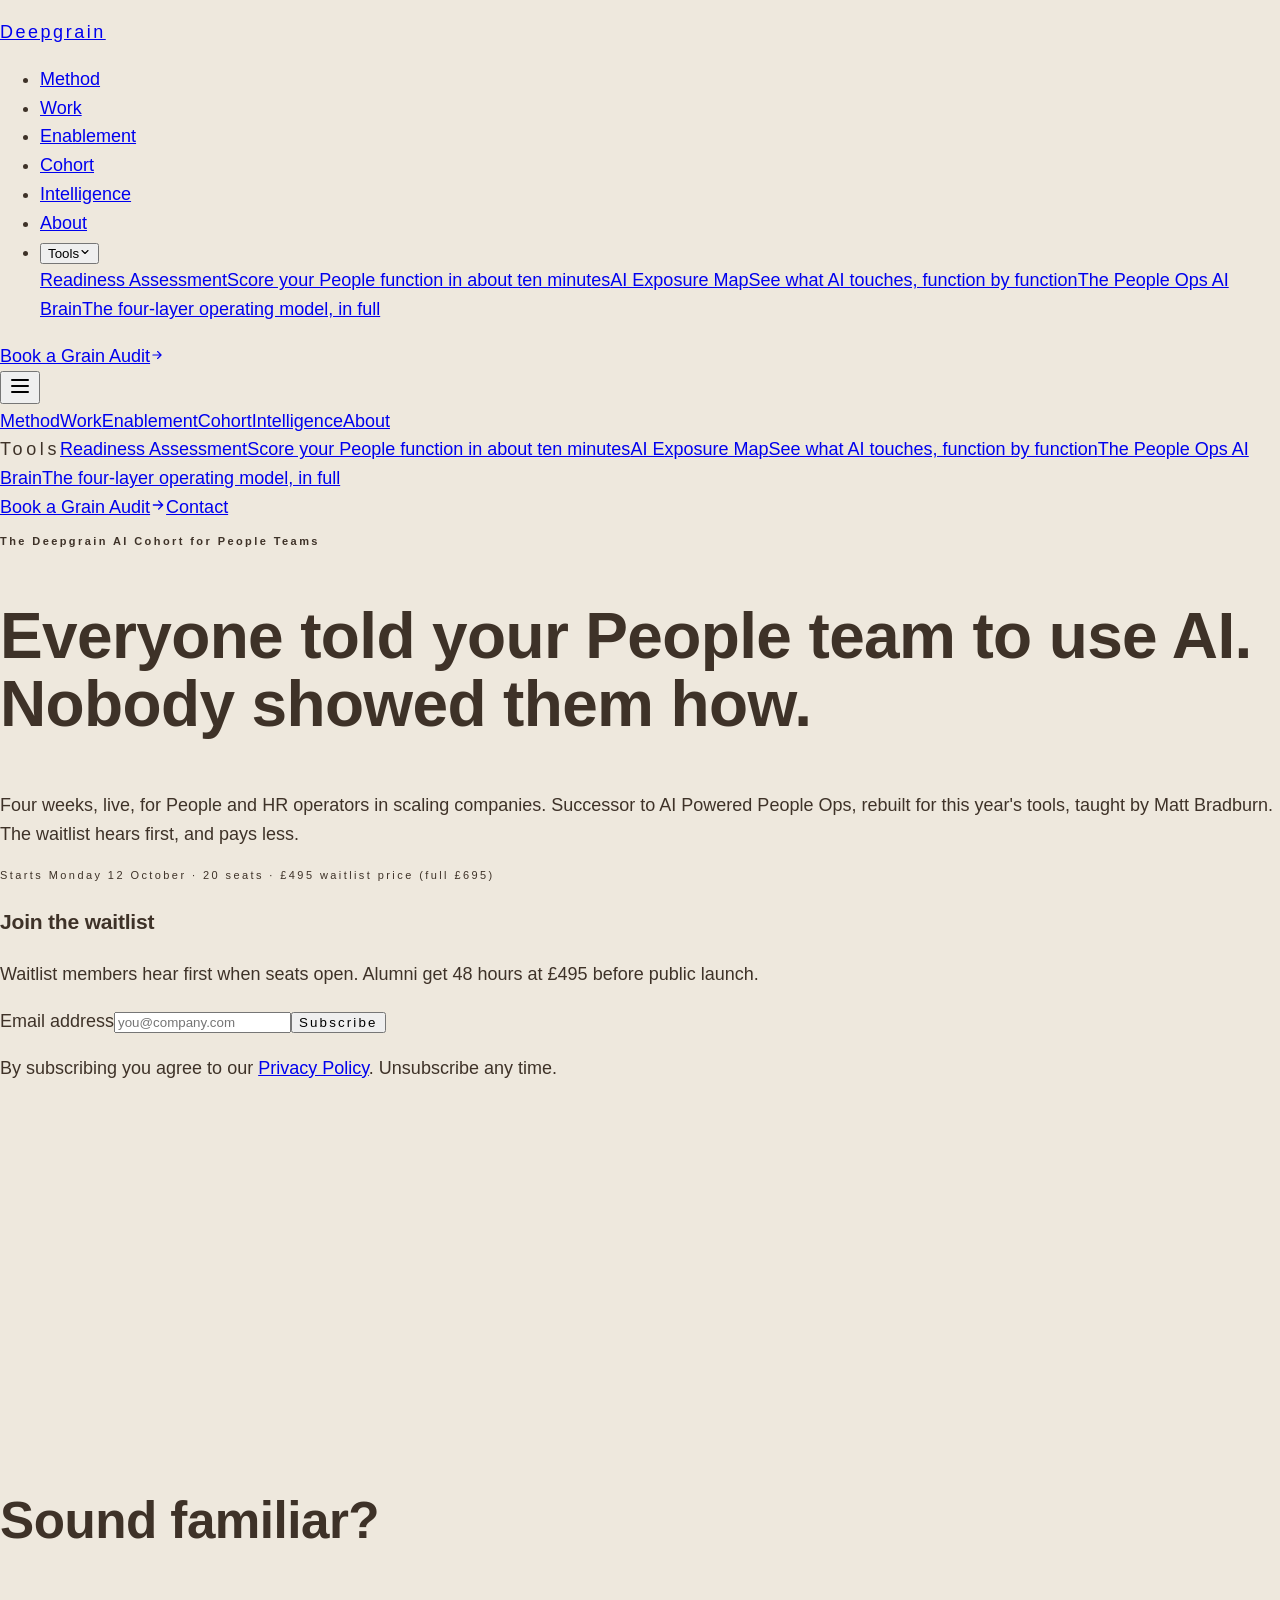
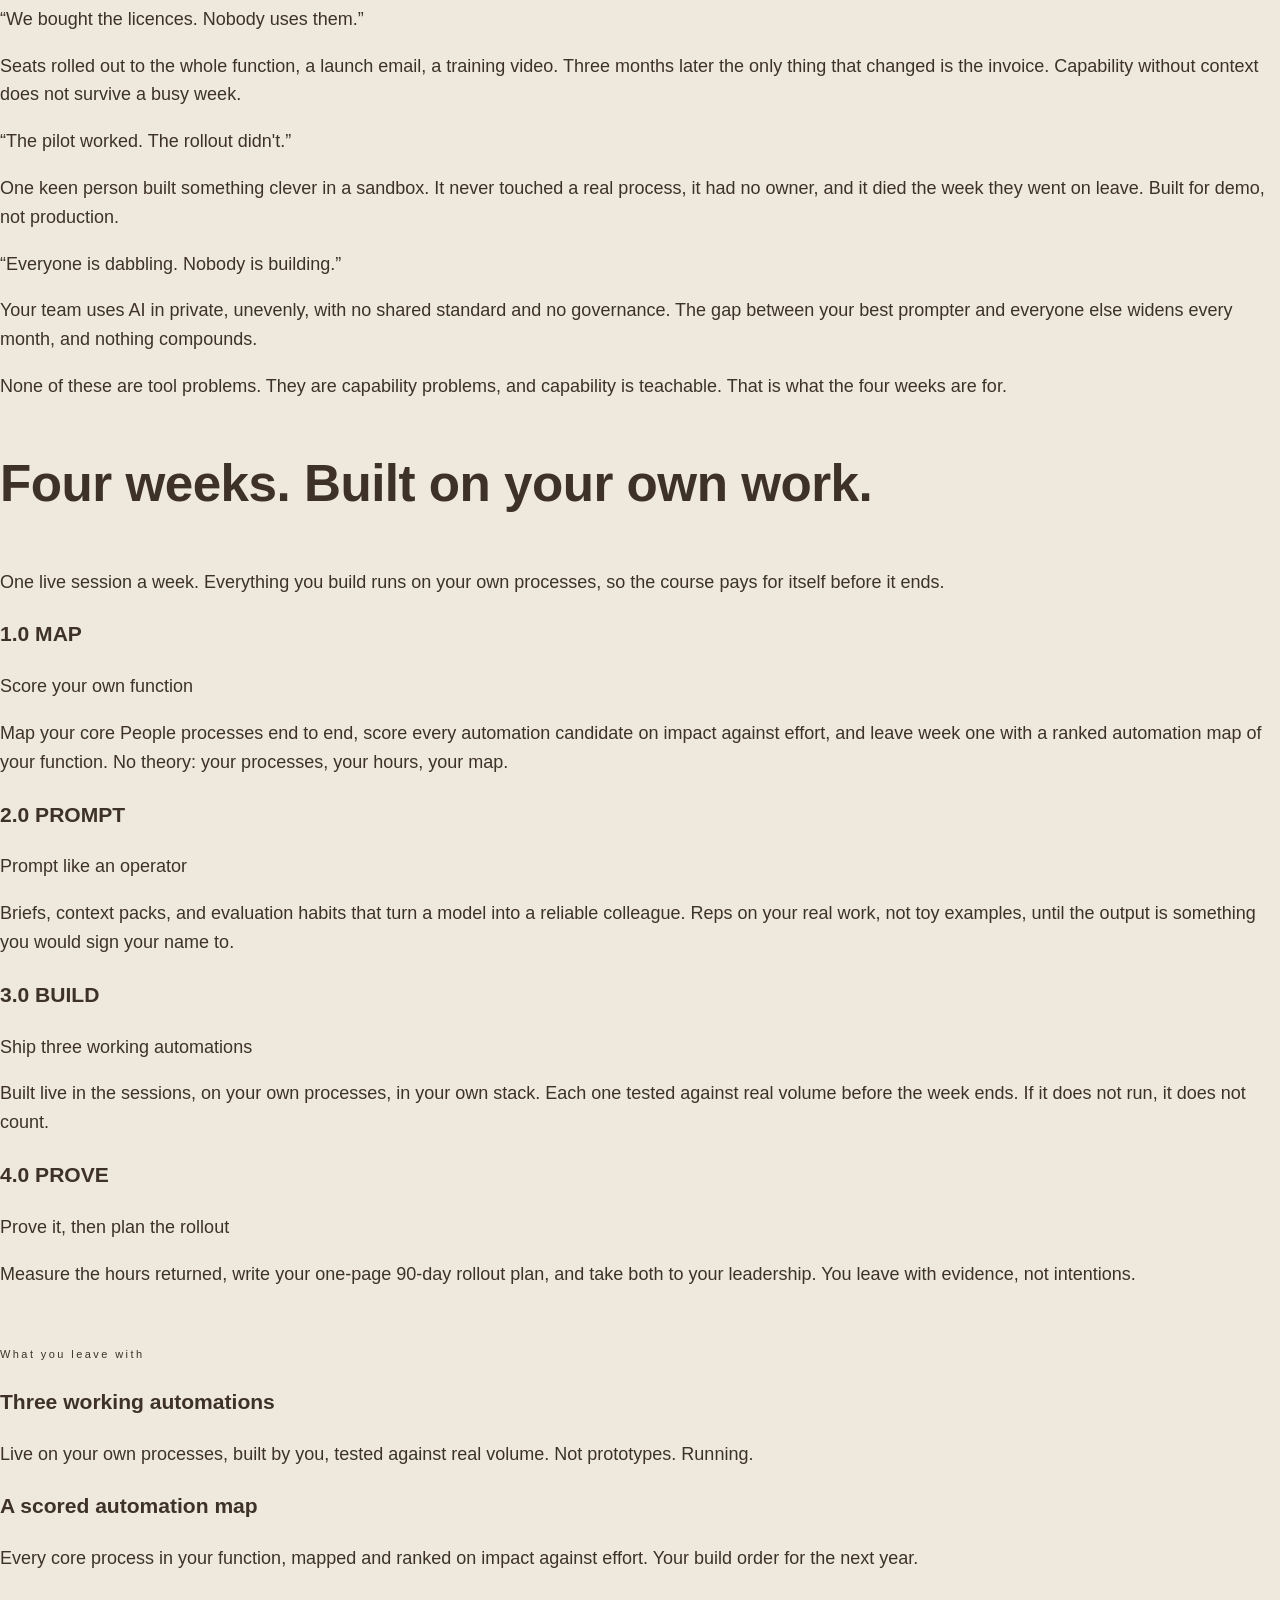
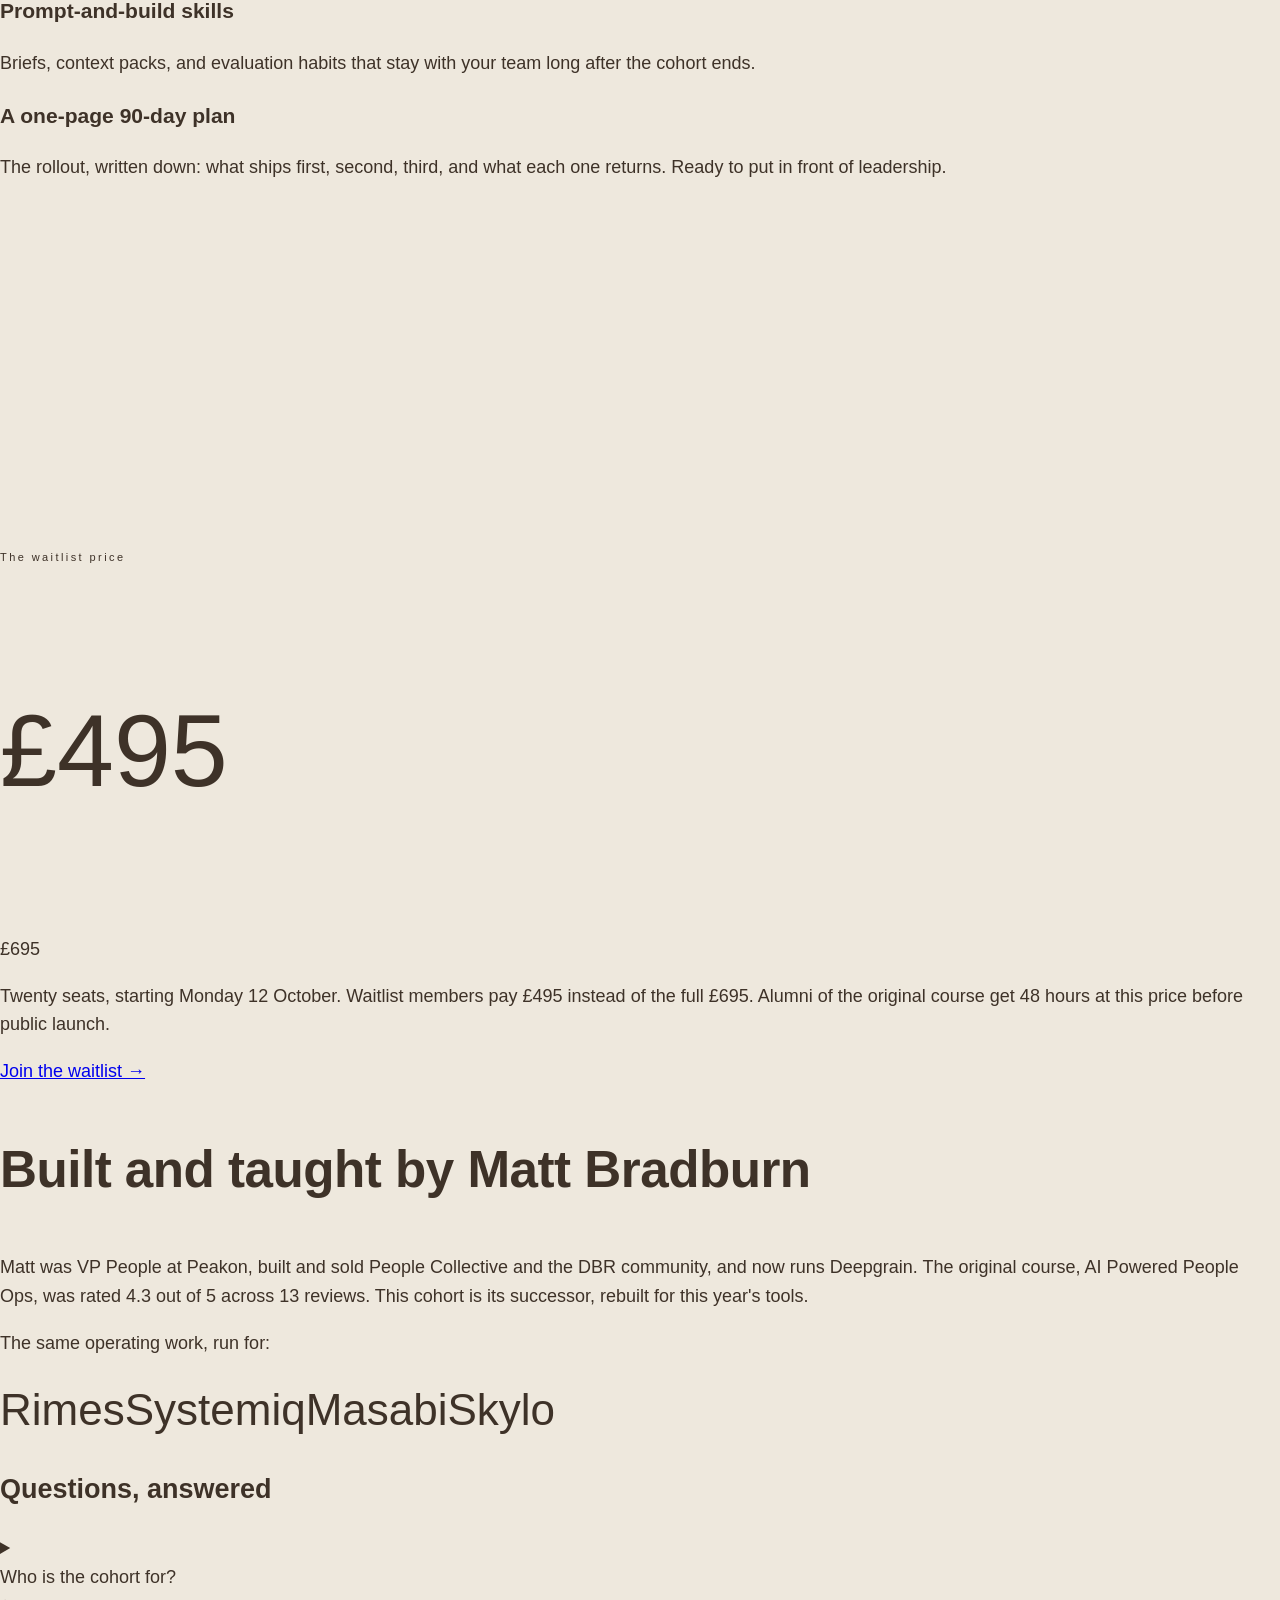
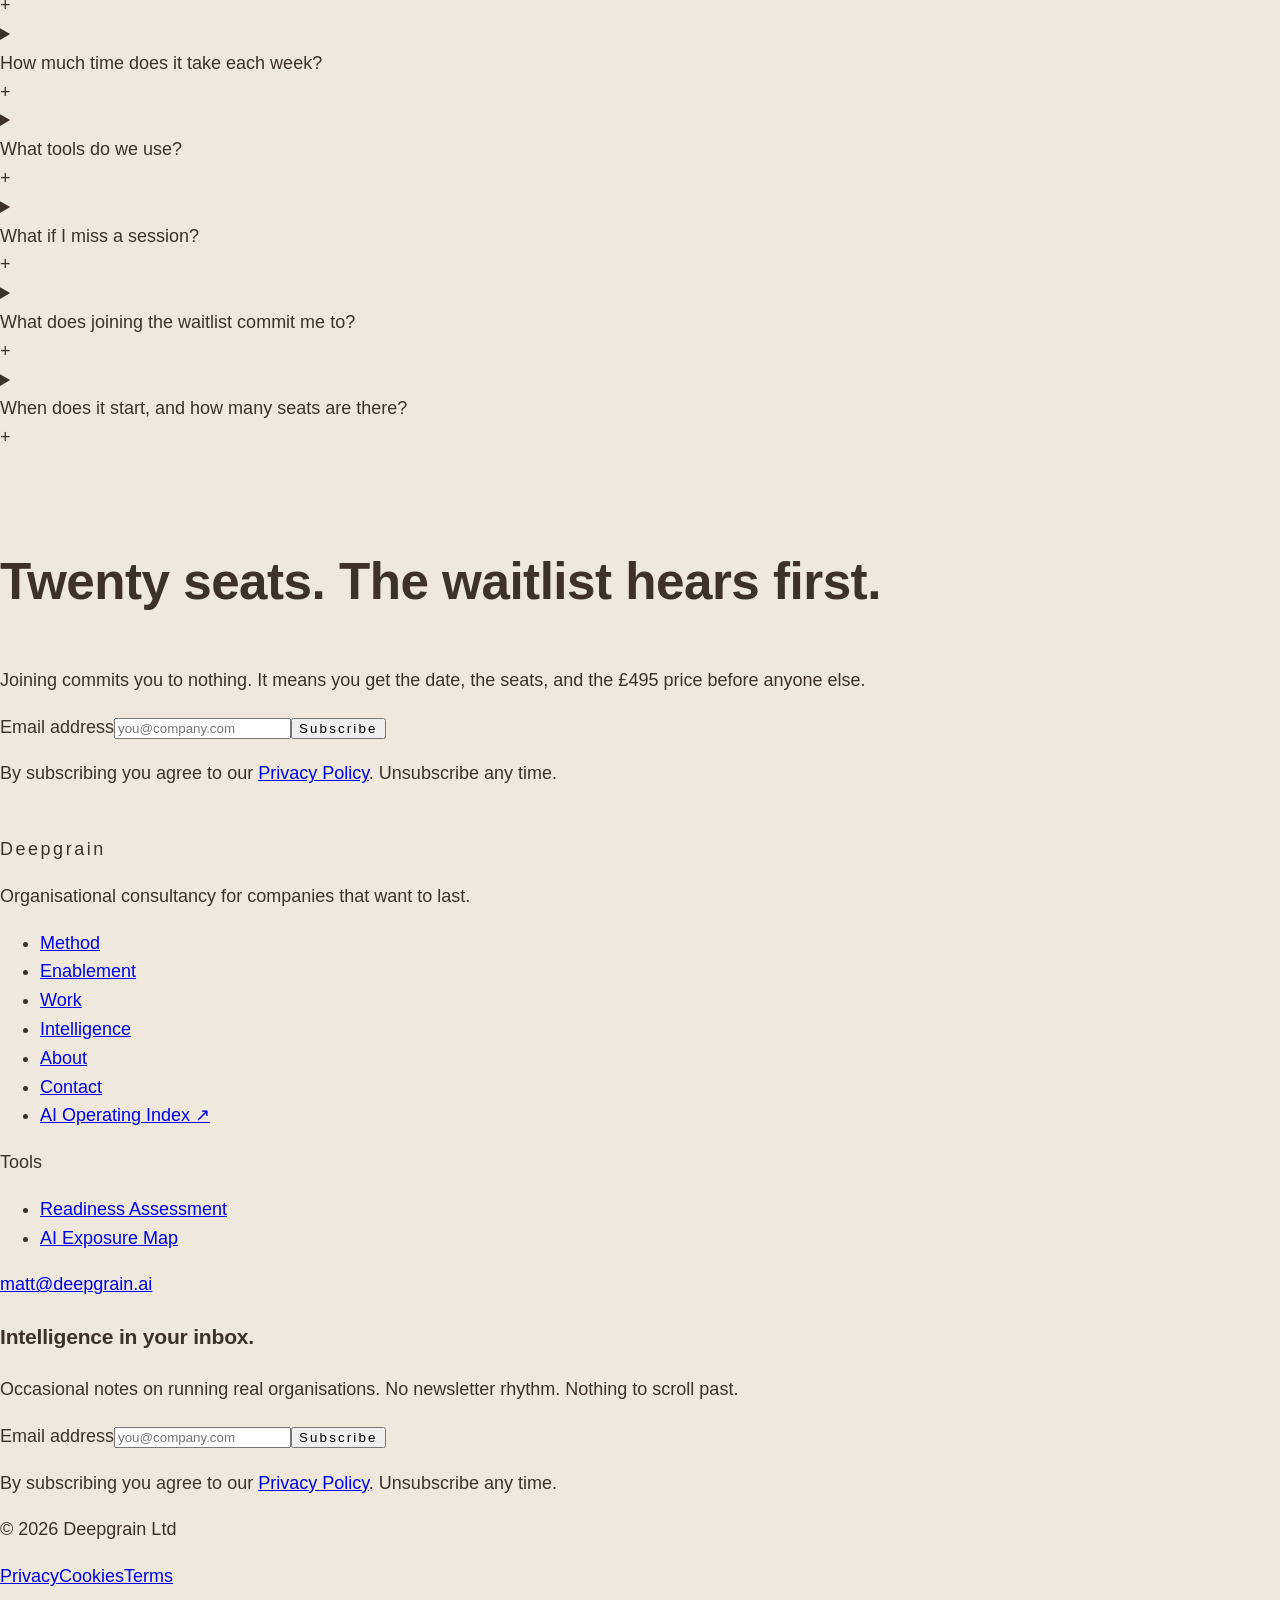
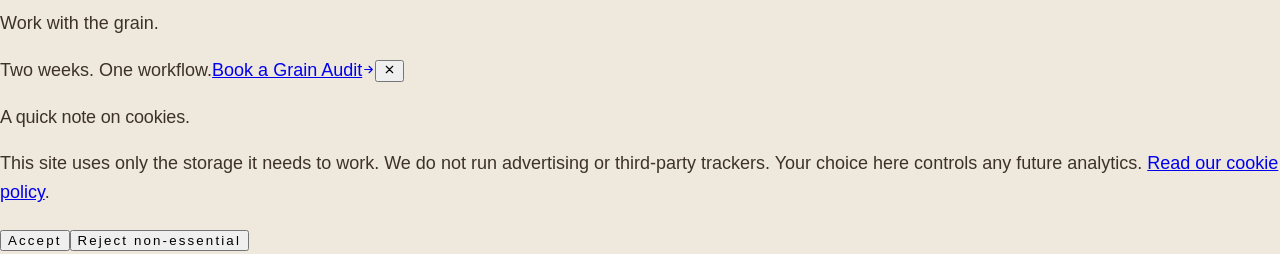
==== waitlist/index.html @ 2b896854 "Static deploy of deepgrain.ai/waitlist (prerendered, base /deepgrain-waitlist/)" ====
<!DOCTYPE html><html lang="en" class="js-reveal"><head>
    <meta charset="UTF-8">
    <meta name="viewport" content="width=device-width, initial-scale=1.0">

    <!-- Critical CSS: paints the linen background + system-font body text
         before the Tailwind bundle parses, improving First Contentful Paint.
         Values mirror :root tokens and the body rule in src/index.css. -->
    <style>
      html, body { margin: 0; background: hsl(39 32% 90%); color: hsl(26 21% 20%); }
      body { font-family: -apple-system, 'Helvetica Neue', Arial, sans-serif; font-size: 18px; line-height: 1.6; -webkit-font-smoothing: antialiased; }
      #root { min-height: 100vh; }
    </style>

    <!-- Warm the Unsplash connection alongside the hero image preload below. -->
    <link rel="preconnect" href="https://images.unsplash.com" crossorigin="">
    <link rel="dns-prefetch" href="https://images.unsplash.com">

    <!-- Google tag (gtag.js) - SPA: pageviews fired manually per route in src/components/analytics/Analytics.tsx
         Loaded after window 'load' to keep ~156KB of analytics JS off the critical path (FCP/LCP).
         dataLayer + gtag shim are defined synchronously so route-change events queued before the
         script loads are buffered and replayed by gtag.js once it initializes. -->
    <script>
      window.dataLayer = window.dataLayer || [];
      function gtag(){dataLayer.push(arguments);}
      window.gtag = gtag;
      gtag('js', new Date());
      gtag('config', 'G-93DFWMX8GP', { send_page_view: false });
      window.addEventListener('load', function () {
        setTimeout(function () {
          var s = document.createElement('script');
          s.async = true;
          s.src = 'https://www.googletagmanager.com/gtag/js?id=G-93DFWMX8GP';
          document.head.appendChild(s);
        }, 0);
      });
    </script>
    <title>The Deepgrain AI Cohort for People Teams | Waitlist</title>
    <meta name="description" content="AI driven Organisational consultancy. Deepgrain reads how your organisation actually works, then builds what lasts.">
    <meta name="author" content="Deepgrain">
    <meta name="robots" content="index, follow, max-image-preview:large, max-snippet:-1">
    <meta name="googlebot" content="index, follow">
    <!-- Canonical is set per-route via <Helmet> in PageMeta; the prerender
         bakes the correct self-referencing value into each dist/*.html. -->

    <link rel="alternate" type="text/plain" title="llms.txt" href="https://deepgrain.ai/llms.txt">
    <link rel="sitemap" type="application/xml" title="Sitemap" href="https://deepgrain.ai/sitemap.xml">
    <link rel="alternate" type="application/rss+xml" title="Deepgrain Intelligence" href="https://deepgrain.ai/feed.xml">
    <link rel="alternate" type="application/rss+xml" title="Deepgrain People Ops AI" href="https://deepgrain.ai/feed/people-ops.xml">
    <link rel="apple-touch-icon" href="/deepgrain-waitlist/favicon.png">
    <link rel="manifest" href="/deepgrain-waitlist/site.webmanifest">
    <meta name="theme-color" content="#1F3A2E">
    <meta name="apple-mobile-web-app-capable" content="yes">
    <meta name="apple-mobile-web-app-status-bar-style" content="black-translucent">
    <meta name="apple-mobile-web-app-title" content="Deepgrain">

    <!-- Hero LCP image. Quality lowered to q=40 because the image sits under
         a green/55 overlay + gradient - detail is invisible, bytes are not.
         Cuts ~30% transfer vs q=55/60 with no perceptible visual change. -->
    <link rel="preload" as="image" href="https://images.unsplash.com/photo-1448375240586-882707db888b?auto=format&amp;fit=crop&amp;w=1200&amp;q=40&amp;fm=webp" imagesrcset="https://images.unsplash.com/photo-1448375240586-882707db888b?auto=format&amp;fit=crop&amp;w=400&amp;q=40&amp;fm=webp 400w, https://images.unsplash.com/photo-1448375240586-882707db888b?auto=format&amp;fit=crop&amp;w=640&amp;q=40&amp;fm=webp 640w, https://images.unsplash.com/photo-1448375240586-882707db888b?auto=format&amp;fit=crop&amp;w=1200&amp;q=40&amp;fm=webp 1200w, https://images.unsplash.com/photo-1448375240586-882707db888b?auto=format&amp;fit=crop&amp;w=1600&amp;q=45&amp;fm=webp 1600w" imagesizes="100vw" fetchpriority="high">

    <link rel="preconnect" href="https://fonts.googleapis.com" crossorigin="">
    <link rel="preconnect" href="https://fonts.gstatic.com" crossorigin="">
    <link rel="preload" as="style" href="https://fonts.googleapis.com/css2?family=Cormorant+Garamond:ital,wght@0,400;0,500;0,600;1,400&amp;display=swap">
    <link rel="stylesheet" href="https://fonts.googleapis.com/css2?family=Cormorant+Garamond:ital,wght@0,400;0,500;0,600;1,400&amp;display=swap" media="all" onload="this.media='all'">
    <noscript>
      <link rel="stylesheet" href="https://fonts.googleapis.com/css2?family=Cormorant+Garamond:ital,wght@0,400;0,500;0,600;1,400&display=swap" />
    </noscript>

    <!-- Sitewide fallback for non-JS social crawlers (LinkedIn, Slack, Facebook).
         Per-route <Helmet> in PageMeta replaces og:title/description/url for
         JS-aware crawlers, so each route gets a unique social preview. We
         intentionally do NOT ship og:url here - without a self-referencing
         value the crawler falls back to the request URL, which is correct. -->
    <meta property="og:type" content="website">
    <meta property="og:image" content="https://storage.googleapis.com/gpt-engineer-file-uploads/oMHB1Lizpsb4AmTRki8gQlUCXtq1/social-images/social-1782592776349-share-square.webp">

    <meta name="twitter:card" content="summary_large_image">
    <meta name="twitter:image" content="https://storage.googleapis.com/gpt-engineer-file-uploads/oMHB1Lizpsb4AmTRki8gQlUCXtq1/social-images/social-1782592776349-share-square.webp">

    <script type="application/ld+json">
      {
        "@context": "https://schema.org",
        "@graph": [
          {
            "@type": "Organization",
            "@id": "https://deepgrain.ai/#organization",
            "name": "Deepgrain",
            "url": "https://deepgrain.ai/",
            "logo": "https://deepgrain.ai/og-image.png",
            "founder": { "@type": "Person", "name": "Matthew Bradburn" },
            "email": "matt@deepgrain.ai",
            "description": "Organisational consultancy that reads the grain of how a company actually operates - then changes it without breaking what works."
          },
          {
            "@type": "WebSite",
            "@id": "https://deepgrain.ai/#website",
            "url": "https://deepgrain.ai/",
            "name": "Deepgrain",
            "publisher": { "@id": "https://deepgrain.ai/#organization" },
            "inLanguage": "en-GB"
          }
        ]
      }
    </script>

    <!-- VideoObject for the homepage hero video. The same schema is also
         emitted at runtime by src/pages/Home.tsx via Helmet (deduped by
         crawlers), but it must exist in the static HTML so non-JS
         crawlers and the build-time JSON-LD validator can see it. -->
    <script type="application/ld+json">
      {
        "@context": "https://schema.org",
        "@type": "VideoObject",
        "name": "Simple AI, a 90-second primer for G&A leaders",
        "description": "Seventeen of the terms cluttering every AI conversation, in plain English. Made for G&A leaders, not engineers.",
        "thumbnailUrl": ["https://www.deepgrain.ai/simple-ai-poster.jpg"],
        "uploadDate": "2026-05-01T00:00:00+00:00",
        "duration": "PT1M30S",
        "contentUrl": "https://www.deepgrain.ai/simple-ai.mp4",
        "embedUrl": "https://www.deepgrain.ai/simple-ai.mp4",
        "publisher": { "@id": "https://www.deepgrain.ai/#organization" }
      }
    </script>

    <meta name="google-site-verification" content="onDuxWPF0zD1JWeKBMzAfi1SEU4NaIumfdwmB156Ctg">
      
  
  
  
  <meta property="og:title" content="Deepgrain | Work with the grain.">
  <meta name="twitter:title" content="Deepgrain | Work with the grain.">
  <meta property="og:description" content="AI driven Organisational consultancy. Deepgrain reads how your organisation actually works, then builds what lasts.">
  <meta name="twitter:description" content="AI driven Organisational consultancy. Deepgrain reads how your organisation actually works, then builds what lasts.">
  <script type="module" crossorigin="" src="/deepgrain-waitlist/assets/index-BuiVRTBm.js"></script>
  <link rel="stylesheet" crossorigin="" href="/deepgrain-waitlist/assets/index-xzKdfkGu.css">
<link rel="modulepreload" as="script" crossorigin="" href="/deepgrain-waitlist/assets/LogoCarousel-CWQDDSxD.js"><link rel="modulepreload" as="script" crossorigin="" href="/deepgrain-waitlist/assets/Eyebrow-QkmQ08b_.js"><link rel="modulepreload" as="script" crossorigin="" href="/deepgrain-waitlist/assets/SimpleAIPrimer-mYj8cdsC.js"><link rel="modulepreload" as="script" crossorigin="" href="/deepgrain-waitlist/assets/PillButton-B5LBiC33.js"><link rel="modulepreload" as="script" crossorigin="" href="/deepgrain-waitlist/assets/IntelligenceTeaser-J3jcI8MO.js"><link rel="modulepreload" as="script" crossorigin="" href="/deepgrain-waitlist/assets/intelligence-Db3AA8lj.js"><link rel="modulepreload" as="script" crossorigin="" href="/deepgrain-waitlist/assets/ArticleCard-CVekBE_1.js"><link rel="modulepreload" as="script" crossorigin="" href="/deepgrain-waitlist/assets/HomeFAQ-N5BBAhmT.js"><link rel="modulepreload" as="script" crossorigin="" href="/deepgrain-waitlist/assets/FAQ-Kgawy8h0.js"><link rel="modulepreload" as="script" crossorigin="" href="/deepgrain-waitlist/assets/ScrollReveal-BjOLxTqJ.js"><link rel="modulepreload" as="script" crossorigin="" href="/deepgrain-waitlist/assets/BrassRule-DKjkiqYJ.js"><link rel="modulepreload" as="script" crossorigin="" href="/deepgrain-waitlist/assets/EmailCapture-DnC5C4Vb.js"><link rel="modulepreload" as="script" crossorigin="" href="/deepgrain-waitlist/assets/client-vf7xoWvQ.js"><link rel="modulepreload" as="script" crossorigin="" href="/deepgrain-waitlist/assets/types-4og3oiYD.js"><script type="application/ld+json" data-rh="true">{"@context":"https://schema.org","@type":"Organization","@id":"https://www.deepgrain.ai/#organization","name":"Deepgrain","url":"https://www.deepgrain.ai","logo":{"@type":"ImageObject","url":"https://www.deepgrain.ai/og-image.png"},"founder":{"@id":"https://www.deepgrain.ai/about#matthew-bradburn"},"description":"Organisational consultancy that reads the grain of how a company actually operates, then changes it without breaking what works.","sameAs":["https://www.linkedin.com/company/deepgrain"]}</script><script type="application/ld+json" data-rh="true">{"@context":"https://schema.org","@type":"Person","@id":"https://www.deepgrain.ai/about#matthew-bradburn","name":"Matthew Bradburn","url":"https://www.deepgrain.ai/about","jobTitle":"Operating consultant","worksFor":{"@id":"https://www.deepgrain.ai/#organization"},"description":"Operating consultant working with founders and operating leaders building AI-native, defence, financial data, transit, and climate companies.","sameAs":["https://www.linkedin.com/in/matthewbradburn"]}</script><script type="application/ld+json" data-rh="true">{"@context":"https://schema.org","@type":"WebSite","@id":"https://www.deepgrain.ai/#website","url":"https://www.deepgrain.ai","name":"Deepgrain","publisher":{"@id":"https://www.deepgrain.ai/#organization"},"inLanguage":"en-GB"}</script><script type="application/ld+json" data-rh="true">{"@context":"https://schema.org","@type":"ProfessionalService","@id":"https://www.deepgrain.ai/#service","name":"Deepgrain","url":"https://www.deepgrain.ai","parentOrganization":{"@id":"https://www.deepgrain.ai/#organization"},"founder":{"@id":"https://www.deepgrain.ai/about#matthew-bradburn"},"serviceType":["Organisational consultancy","AI operating systems","AI enablement","Operating diagnostics"],"areaServed":[{"@type":"Country","name":"United Kingdom"},{"@type":"Place","name":"Europe"},{"@type":"Place","name":"North America"}],"audience":{"@type":"BusinessAudience","audienceType":"Founder-led companies in AI-native, defence, financial data, transit and climate sectors"}}</script><script async="" src="https://www.googletagmanager.com/gtag/js?id=G-93DFWMX8GP"></script><link rel="modulepreload" as="script" crossorigin="" href="/deepgrain-waitlist/assets/Waitlist-CJkPrbyt.js"><link rel="modulepreload" as="script" crossorigin="" href="/deepgrain-waitlist/assets/GrainFlow-BEZh9Vbi.js"><script async="" src="https://www.googletagmanager.com/gtag/js?id=G-93DFWMX8GP"></script><link rel="canonical" href="https://www.deepgrain.ai/waitlist" data-rh="true"><meta name="description" content="Four weeks, live, for People and HR operators in scaling companies. Ship three working automations on your own processes and leave with a 90-day rollout plan. Waitlist price £495 (full £695). Starts Monday 12 October, 20 seats." data-rh="true"><meta property="og:title" content="The Deepgrain AI Cohort for People Teams | Waitlist" data-rh="true"><meta property="og:description" content="Four weeks, live, for People and HR operators in scaling companies. Ship three working automations on your own processes and leave with a 90-day rollout plan. Waitlist price £495 (full £695). Starts Monday 12 October, 20 seats." data-rh="true"><meta property="og:url" content="https://www.deepgrain.ai/waitlist" data-rh="true"><meta property="og:type" content="website" data-rh="true"><meta property="og:image" content="https://www.deepgrain.ai/og-image.png" data-rh="true"><meta property="og:image:width" content="1200" data-rh="true"><meta property="og:image:height" content="630" data-rh="true"><meta name="twitter:card" content="summary_large_image" data-rh="true"><meta name="twitter:title" content="The Deepgrain AI Cohort for People Teams | Waitlist" data-rh="true"><meta name="twitter:description" content="Four weeks, live, for People and HR operators in scaling companies. Ship three working automations on your own processes and leave with a 90-day rollout plan. Waitlist price £495 (full £695). Starts Monday 12 October, 20 seats." data-rh="true"><meta name="twitter:image" content="https://www.deepgrain.ai/og-image.png" data-rh="true"><script type="application/ld+json" data-rh="true">{"@context":"https://schema.org","@type":"Course","name":"The Deepgrain AI Cohort for People Teams","description":"Four weeks, live, for People and HR operators in scaling companies. Map your function, learn to prompt like an operator, ship three working automations on your own processes, and leave with a one-page 90-day rollout plan. Successor to AI Powered People Ops, taught by Matt Bradburn.","provider":{"@type":"Organization","name":"Deepgrain","sameAs":"https://www.deepgrain.ai"},"offers":{"@type":"Offer","price":"495","priceCurrency":"GBP","category":"Waitlist","availability":"https://schema.org/PreOrder"}}</script><script type="application/ld+json" data-rh="true">{"@context":"https://schema.org","@type":"FAQPage","mainEntity":[{"@type":"Question","name":"Who is the cohort for?","acceptedAnswer":{"@type":"Answer","text":"People and HR operators in scaling companies: Heads of People, People Ops leads, HRBPs, and People team generalists who own processes and want to automate them. No technical background needed. If you can describe a process, you can build on it."}},{"@type":"Question","name":"How much time does it take each week?","acceptedAnswer":{"@type":"Answer","text":"One live session a week plus build time on your own processes, roughly three to four hours in total. The build time is the course: you ship real automations on real work, so the hours come back."}},{"@type":"Question","name":"What tools do we use?","acceptedAnswer":{"@type":"Answer","text":"The current generation of AI tools for operators, chosen to fit what scaling companies already run. If your company has approved tools, we build inside them."}},{"@type":"Question","name":"What if I miss a session?","acceptedAnswer":{"@type":"Answer","text":"Every session is recorded and you keep the materials. The build work carries across weeks, so you can catch up without losing the thread."}},{"@type":"Question","name":"What does joining the waitlist commit me to?","acceptedAnswer":{"@type":"Answer","text":"Nothing. It means you hear first when seats open, and waitlist members pay £495 instead of the full £695. Alumni of the original course get 48 hours at the waitlist price before public launch."}},{"@type":"Question","name":"When does it start, and how many seats are there?","acceptedAnswer":{"@type":"Answer","text":"Monday 12 October, live, four weeks. Twenty seats, because the build work is reviewed by hand."}}]}</script></head>

  <body>
    <div id="root"><div role="region" aria-label="Notifications (F8)" tabindex="-1" style="pointer-events: none;"><ol tabindex="-1" class="fixed top-0 z-[100] flex max-h-screen w-full flex-col-reverse p-4 sm:bottom-0 sm:right-0 sm:top-auto sm:flex-col md:max-w-[420px]"></ol></div><div class="min-h-screen flex flex-col bg-linen" data-prerender-ready="true"><nav class="fixed top-0 inset-x-0 z-50 transition-all duration-300 bg-green/95 backdrop-blur-md"><div class="container-grain flex items-center justify-between h-24 md:h-28"><a class="font-display text-cream uppercase font-semibold text-2xl md:text-3xl" href="/deepgrain-waitlist/" data-discover="true" style="letter-spacing: 0.14em;">Deepgrain</a><div class="hidden md:flex items-center gap-9"><ul class="flex items-center gap-9"><li class="relative"><a class="font-sans uppercase text-[11px] tracking-[0.12em] transition-opacity duration-200 text-cream/70 hover:opacity-100" href="/deepgrain-waitlist/method" data-discover="true">Method</a></li><li class="relative"><a class="font-sans uppercase text-[11px] tracking-[0.12em] transition-opacity duration-200 text-cream/70 hover:opacity-100" href="/deepgrain-waitlist/work" data-discover="true">Work</a></li><li class="relative"><a class="font-sans uppercase text-[11px] tracking-[0.12em] transition-opacity duration-200 text-cream/70 hover:opacity-100" href="/deepgrain-waitlist/enablement" data-discover="true">Enablement</a></li><li class="relative"><a aria-current="page" class="font-sans uppercase text-[11px] tracking-[0.12em] transition-opacity duration-200 text-cream opacity-100" href="/deepgrain-waitlist/waitlist" data-discover="true">Cohort</a><span aria-hidden="true" class="absolute -bottom-2 left-0 right-0 h-px bg-brass animate-[fade-in-up_0.4s_ease-out_both]"></span></li><li class="relative"><a class="font-sans uppercase text-[11px] tracking-[0.12em] transition-opacity duration-200 text-cream/70 hover:opacity-100" href="/deepgrain-waitlist/intelligence" data-discover="true">Intelligence</a></li><li class="relative"><a class="font-sans uppercase text-[11px] tracking-[0.12em] transition-opacity duration-200 text-cream/70 hover:opacity-100" href="/deepgrain-waitlist/about" data-discover="true">About</a></li><li class="relative group"><button type="button" aria-haspopup="true" aria-expanded="false" class="font-sans uppercase text-[11px] tracking-[0.12em] transition-opacity duration-200 inline-flex items-center gap-1.5 cursor-pointer text-cream/70 hover:opacity-100">Tools<svg width="12" height="12" viewBox="0 0 24 24" fill="none" aria-hidden="true" class="opacity-60 transition-transform duration-300 group-hover:rotate-180 group-focus-within:rotate-180"><path d="m6 9 6 6 6-6" stroke="currentColor" stroke-width="2.2" stroke-linecap="round" stroke-linejoin="round"></path></svg></button><div class="absolute right-0 top-full pt-5 transition-all duration-200 ease-[cubic-bezier(0.32,0.72,0,1)] opacity-0 invisible translate-y-1 group-hover:opacity-100 group-hover:visible group-hover:translate-y-0 group-focus-within:opacity-100 group-focus-within:visible group-focus-within:translate-y-0"><div class="w-[320px] rounded-[16px] bg-bark ring-1 ring-cream/15 shadow-[0_30px_60px_-15px_rgba(0,0,0,0.6)] p-2"><a class="block rounded-[10px] px-3.5 py-3 transition-colors duration-200 hover:bg-cream/[0.06]" href="/deepgrain-waitlist/readiness" data-discover="true"><span class="block font-sans uppercase text-[11px] tracking-[0.12em] text-cream">Readiness Assessment</span><span class="block font-display italic text-[13px] leading-snug text-cream/55 mt-0.5">Score your People function in about ten minutes</span></a><a class="block rounded-[10px] px-3.5 py-3 transition-colors duration-200 hover:bg-cream/[0.06]" href="/deepgrain-waitlist/exposure-map" data-discover="true"><span class="block font-sans uppercase text-[11px] tracking-[0.12em] text-cream">AI Exposure Map</span><span class="block font-display italic text-[13px] leading-snug text-cream/55 mt-0.5">See what AI touches, function by function</span></a><a class="block rounded-[10px] px-3.5 py-3 transition-colors duration-200 hover:bg-cream/[0.06]" href="/deepgrain-waitlist/brain" data-discover="true"><span class="block font-sans uppercase text-[11px] tracking-[0.12em] text-cream">The People Ops AI Brain</span><span class="block font-display italic text-[13px] leading-snug text-cream/55 mt-0.5">The four-layer operating model, in full</span></a></div></div></li></ul><a class="group inline-flex items-center gap-1 rounded-full bg-cream text-green pl-5 pr-2.5 py-2 font-sans uppercase text-[11px] tracking-[0.12em] transition-all duration-500 ease-[cubic-bezier(0.32,0.72,0,1)] hover:bg-cream/90 active:scale-[0.98] shadow-[0_1px_0_hsl(var(--cream)/0.6)_inset]" href="/deepgrain-waitlist/grain-audit" data-discover="true">Book a Grain Audit<span class="ml-0.5 inline-flex h-6 w-6 items-center justify-center rounded-full bg-green/10 text-green transition-transform duration-500 ease-[cubic-bezier(0.32,0.72,0,1)] group-hover:translate-x-0.5"><svg width="14" height="14" viewBox="0 0 24 24" fill="none" aria-hidden="true"><path d="M5 12h14M13 6l6 6-6 6" stroke="currentColor" stroke-width="2" stroke-linecap="round" stroke-linejoin="round"></path></svg></span></a></div><button type="button" aria-label="Open menu" aria-expanded="false" class="md:hidden text-cream p-2 -mr-2"><svg xmlns="http://www.w3.org/2000/svg" width="24" height="24" viewBox="0 0 24 24" fill="none" stroke="currentColor" stroke-width="2" stroke-linecap="round" stroke-linejoin="round" class="lucide lucide-menu"><line x1="4" x2="20" y1="12" y2="12"></line><line x1="4" x2="20" y1="6" y2="6"></line><line x1="4" x2="20" y1="18" y2="18"></line></svg></button></div></nav><div class="fixed inset-0 z-40 bg-green md:hidden transition-transform duration-[400ms] ease-[cubic-bezier(0.25,0.1,0.25,1)] overflow-y-auto -translate-y-full pointer-events-none" aria-hidden="true"><div class="min-h-full flex flex-col justify-center px-8 pt-28 pb-12 gap-8"><nav class="flex flex-col gap-5"><a class="font-display text-cream text-4xl leading-none" href="/deepgrain-waitlist/method" data-discover="true">Method</a><a class="font-display text-cream text-4xl leading-none" href="/deepgrain-waitlist/work" data-discover="true">Work</a><a class="font-display text-cream text-4xl leading-none" href="/deepgrain-waitlist/enablement" data-discover="true">Enablement</a><a class="font-display text-cream text-4xl leading-none" href="/deepgrain-waitlist/waitlist" data-discover="true">Cohort</a><a class="font-display text-cream text-4xl leading-none" href="/deepgrain-waitlist/intelligence" data-discover="true">Intelligence</a><a class="font-display text-cream text-4xl leading-none" href="/deepgrain-waitlist/about" data-discover="true">About</a></nav><div class="h-px bg-cream/15"></div><div class="flex flex-col gap-4"><span class="font-sans uppercase text-brass text-[11px]" style="letter-spacing: 0.2em;">Tools</span><a class="flex flex-col" href="/deepgrain-waitlist/readiness" data-discover="true"><span class="font-display text-cream text-2xl leading-tight">Readiness Assessment</span><span class="font-display italic text-cream/55 text-[15px] mt-0.5">Score your People function in about ten minutes</span></a><a class="flex flex-col" href="/deepgrain-waitlist/exposure-map" data-discover="true"><span class="font-display text-cream text-2xl leading-tight">AI Exposure Map</span><span class="font-display italic text-cream/55 text-[15px] mt-0.5">See what AI touches, function by function</span></a><a class="flex flex-col" href="/deepgrain-waitlist/brain" data-discover="true"><span class="font-display text-cream text-2xl leading-tight">The People Ops AI Brain</span><span class="font-display italic text-cream/55 text-[15px] mt-0.5">The four-layer operating model, in full</span></a></div><a class="group mt-2 inline-flex items-center justify-between gap-2 rounded-full bg-cream text-green pl-7 pr-3 py-4 font-sans uppercase text-[13px] tracking-[0.12em]" href="/deepgrain-waitlist/grain-audit" data-discover="true">Book a Grain Audit<span class="inline-flex h-8 w-8 items-center justify-center rounded-full bg-green/10 text-green"><svg width="16" height="16" viewBox="0 0 24 24" fill="none" aria-hidden="true"><path d="M5 12h14M13 6l6 6-6 6" stroke="currentColor" stroke-width="2" stroke-linecap="round" stroke-linejoin="round"></path></svg></span></a><a class="font-sans uppercase text-cream/50 text-[11px] tracking-[0.2em] mt-1" href="/deepgrain-waitlist/contact" data-discover="true">Contact</a></div></div><main class="flex-1 [&amp;_section+section]:brass-rule [&amp;_section:first-of-type:not([data-no-rule])]:brass-rule"><section class="relative bg-green text-cream overflow-hidden" data-no-rule="true"><div class="relative container-grain pt-24 pb-16 md:pt-36 md:pb-24"><div class="fade-in-up"><p class="font-sans uppercase text-brass mb-10" style="font-size: 11px; letter-spacing: 0.22em; font-weight: 600;">The Deepgrain AI Cohort for People Teams</p><h1 class="font-display font-semibold max-w-4xl" style="font-size: clamp(34px, 5vw, 64px); line-height: 1.05; letter-spacing: -0.01em;">Everyone told your People team to use AI. Nobody showed them how.</h1></div><div class="fade-in-up fade-in-up-2 mt-10 max-w-2xl"><p class="text-cream/85 text-lg md:text-xl leading-relaxed">Four weeks, live, for People and HR operators in scaling companies. Successor to AI Powered People Ops, rebuilt for this year's tools, taught by Matt Bradburn. The waitlist hears first, and pays less.</p><p class="mt-6 font-sans font-semibold uppercase text-brass" style="font-size: 11px; letter-spacing: 0.22em;">Starts Monday 12 October · 20 seats · £495 waitlist price (full £695)</p></div><div id="join" class="fade-in-up fade-in-up-3 mt-12 max-w-2xl scroll-mt-28"><div class="w-full"><h3 class="font-display text-2xl md:text-3xl lg:text-4xl leading-tight mb-4 text-cream" style="letter-spacing: -0.01em;">Join the waitlist</h3><p class="text-base leading-relaxed mb-6 max-w-xl text-cream/70">Waitlist members hear first when seats open. Alumni get 48 hours at £495 before public launch.</p><form class="flex flex-col sm:flex-row gap-3 max-w-xl"><label for="email-course-waitlist" class="sr-only">Email address</label><input id="email-course-waitlist" type="email" required="" autocomplete="email" placeholder="you@company.com" class="flex-1 bg-transparent border-0 border-b py-3 px-1 font-sans text-base focus:outline-none transition-colors border-cream/30 focus:border-cream/80 text-cream placeholder:text-cream/40" value=""><button type="submit" class="font-sans uppercase text-[11px] px-6 py-3 rounded-full border transition-colors disabled:opacity-50 border-brass text-brass hover:bg-brass hover:text-walnut" style="letter-spacing: 0.16em;">Subscribe</button></form><p class="mt-4 text-xs leading-relaxed max-w-xl text-cream/50">By subscribing you agree to our <a class="underline underline-offset-2 transition-colors hover:text-cream" href="/deepgrain-waitlist/privacy" data-discover="true">Privacy Policy</a>. Unsubscribe any time.</p></div></div></div><div aria-hidden="true" class="pointer-events-none overflow-hidden absolute inset-x-0 -bottom-4 h-36" style="opacity: 0.12;"><div class="grain-drift w-[200%] flex"><svg viewBox="0 0 2400 300" preserveAspectRatio="none" class="w-1/2 h-full shrink-0"><g fill="none" stroke="hsl(var(--walnut))" stroke-width="1" stroke-linecap="round"><path d="M 0 13.3 L 60 14.8 L 120 15.9 L 180 16.4 L 240 16.0 L 300 14.6 L 360 12.1 L 420 8.7 L 480 4.5 L 540 -0.4 L 600 -5.8 L 660 -11.5 L 720 -17.4 L 780 -23.7 L 840 -30.4 L 900 -37.9 L 960 -45.6 L 1020 -51.0 L 1080 -48.5 L 1140 -38.7 L 1200 -27.3 L 1260 -17.4 L 1320 -9.8 L 1380 -4.5 L 1440 -1.0 L 1500 1.0 L 1560 1.9 L 1620 2.0 L 1680 1.7 L 1740 1.5 L 1800 1.5 L 1860 2.2 L 1920 3.5 L 1980 5.5 L 2040 8.1 L 2100 11.1 L 2160 14.3 L 2220 17.4 L 2280 20.2 L 2340 22.3 L 2400 23.6" opacity="0.35"></path><path d="M 0 48.3 L 60 48.7 L 120 48.3 L 180 47.0 L 240 44.7 L 300 41.5 L 360 37.6 L 420 33.3 L 480 28.8 L 540 24.3 L 600 19.9 L 660 15.5 L 720 11.2 L 780 6.4 L 840 0.6 L 900 -7.0 L 960 -16.7 L 1020 -25.7 L 1080 -23.7 L 1140 -11.1 L 1200 1.6 L 1260 11.2 L 1320 17.6 L 1380 21.7 L 1440 24.1 L 1500 25.4 L 1560 26.1 L 1620 26.8 L 1680 27.6 L 1740 29.0 L 1800 30.9 L 1860 33.4 L 1920 36.5 L 1980 39.9 L 2040 43.3 L 2100 46.5 L 2160 49.2 L 2220 51.3 L 2280 52.5 L 2340 52.7 L 2400 52.1" opacity="0.51"></path><path d="M 0 80.2 L 60 78.8 L 120 76.5 L 180 73.5 L 240 69.9 L 300 66.1 L 360 62.2 L 420 58.5 L 480 55.1 L 540 52.1 L 600 49.5 L 660 46.9 L 720 44.0 L 780 40.1 L 840 34.3 L 900 25.4 L 960 11.7 L 1020 -4.8 L 1080 -4.5 L 1140 12.6 L 1200 26.8 L 1260 36.0 L 1320 41.9 L 1380 45.7 L 1440 48.3 L 1500 50.4 L 1560 52.4 L 1620 54.8 L 1680 57.5 L 1740 60.8 L 1800 64.4 L 1860 68.1 L 1920 71.8 L 1980 75.2 L 2040 77.9 L 2100 79.9 L 2160 81.0 L 2220 81.2 L 2280 80.5 L 2340 79.1 L 2400 77.4" opacity="0.6699999999999999"></path><path d="M 0 107.9 L 60 105.0 L 120 101.6 L 180 98.0 L 240 94.6 L 300 91.5 L 360 89.0 L 420 87.0 L 480 85.5 L 540 84.3 L 600 83.2 L 660 81.6 L 720 79.1 L 780 74.8 L 840 67.7 L 900 56.4 L 960 38.1 L 1020 10.0 L 1080 8.5 L 1140 33.7 L 1200 49.7 L 1260 59.6 L 1320 66.1 L 1380 70.9 L 1440 75.0 L 1500 78.9 L 1560 82.9 L 1620 87.1 L 1680 91.4 L 1740 95.7 L 1800 99.8 L 1860 103.3 L 1920 106.2 L 1980 108.2 L 2040 109.2 L 2100 109.3 L 2160 108.6 L 2220 107.2 L 2280 105.5 L 2340 103.7 L 2400 102.1" opacity="0.83"></path><path d="M 0 166.4 L 60 164.9 L 120 163.9 L 180 163.6 L 240 164.2 L 300 165.7 L 360 168.4 L 420 172.0 L 480 176.4 L 540 181.5 L 600 187.1 L 660 193.1 L 720 199.5 L 780 206.7 L 840 215.4 L 900 227.0 L 960 244.9 L 1020 277.2 L 1080 274.8 L 1140 237.9 L 1200 216.3 L 1260 202.3 L 1320 192.8 L 1380 186.5 L 1440 182.5 L 1500 180.2 L 1560 179.2 L 1620 179.0 L 1680 179.1 L 1740 179.1 L 1800 178.9 L 1860 178.1 L 1920 176.6 L 1980 174.4 L 2040 171.7 L 2100 168.6 L 2160 165.4 L 2220 162.3 L 2280 159.6 L 2340 157.6 L 2400 156.4" opacity="0.35"></path><path d="M 0 191.5 L 60 191.2 L 120 191.7 L 180 193.2 L 240 195.7 L 300 199.0 L 360 202.9 L 420 207.3 L 480 211.8 L 540 216.3 L 600 220.8 L 660 225.1 L 720 229.7 L 780 234.9 L 840 241.7 L 900 251.7 L 960 267.6 L 1020 292.7 L 1080 290.8 L 1140 262.3 L 1200 243.5 L 1260 231.6 L 1320 224.2 L 1380 219.6 L 1440 217.0 L 1500 215.5 L 1560 214.6 L 1620 213.7 L 1680 212.7 L 1740 211.2 L 1800 209.1 L 1860 206.4 L 1920 203.2 L 1980 199.8 L 2040 196.4 L 2100 193.2 L 2160 190.5 L 2220 188.6 L 2280 187.6 L 2340 187.4 L 2400 188.1" opacity="0.51"></path><path d="M 0 219.8 L 60 221.3 L 120 223.7 L 180 226.9 L 240 230.5 L 300 234.3 L 360 238.2 L 420 241.8 L 480 245.0 L 540 247.8 L 600 250.3 L 660 252.8 L 720 255.6 L 780 259.5 L 840 265.3 L 900 274.3 L 960 288.0 L 1020 304.7 L 1080 304.5 L 1140 287.5 L 1200 273.5 L 1260 264.3 L 1320 258.5 L 1380 254.7 L 1440 252.0 L 1500 249.8 L 1560 247.7 L 1620 245.2 L 1680 242.3 L 1740 238.9 L 1800 235.3 L 1860 231.5 L 1920 227.8 L 1980 224.5 L 2040 221.8 L 2100 220.0 L 2160 219.0 L 2220 219.0 L 2280 219.8 L 2340 221.2 L 2400 223.0" opacity="0.6699999999999999"></path><path d="M 0 252.3 L 60 255.4 L 120 258.8 L 180 262.3 L 240 265.6 L 300 268.5 L 360 271.0 L 420 272.8 L 480 274.1 L 540 275.0 L 600 276.0 L 660 277.3 L 720 279.6 L 780 283.3 L 840 289.4 L 900 298.4 L 960 310.7 L 1020 322.9 L 1080 324.5 L 1140 315.4 L 1200 305.6 L 1260 298.2 L 1320 292.7 L 1380 288.3 L 1440 284.4 L 1500 280.6 L 1560 276.6 L 1620 272.4 L 1680 268.0 L 1740 263.7 L 1800 259.7 L 1860 256.3 L 1920 253.5 L 1980 251.7 L 2040 250.8 L 2100 250.9 L 2160 251.7 L 2220 253.1 L 2280 254.9 L 2340 256.7 L 2400 258.1" opacity="0.83"></path><path d="M 0 287.5 L 60 290.7 L 120 293.7 L 180 296.1 L 240 297.9 L 300 299.0 L 360 299.5 L 420 299.5 L 480 299.4 L 540 299.5 L 600 300.1 L 660 301.8 L 720 304.9 L 780 309.8 L 840 316.9 L 900 326.3 L 960 337.5 L 1020 347.2 L 1080 349.6 L 1140 344.5 L 1200 337.0 L 1260 330.0 L 1320 323.8 L 1380 318.0 L 1440 312.5 L 1500 307.1 L 1560 301.8 L 1620 296.9 L 1680 292.4 L 1740 288.7 L 1800 285.8 L 1860 283.9 L 1920 283.0 L 1980 283.1 L 2040 283.9 L 2100 285.3 L 2160 287.0 L 2220 288.5 L 2280 289.8 L 2340 290.4 L 2400 290.3" opacity="0.35"></path><ellipse cx="1050" cy="150" rx="52" ry="20" opacity="0.7"></ellipse><ellipse cx="1050" cy="150" rx="30" ry="11" opacity="0.55"></ellipse><ellipse cx="1050" cy="150" rx="12" ry="4.5" opacity="0.45"></ellipse></g></svg><svg viewBox="0 0 2400 300" preserveAspectRatio="none" class="w-1/2 h-full shrink-0"><g fill="none" stroke="hsl(var(--walnut))" stroke-width="1" stroke-linecap="round"><path d="M 0 13.3 L 60 14.8 L 120 15.9 L 180 16.4 L 240 16.0 L 300 14.6 L 360 12.1 L 420 8.7 L 480 4.5 L 540 -0.4 L 600 -5.8 L 660 -11.5 L 720 -17.4 L 780 -23.7 L 840 -30.4 L 900 -37.9 L 960 -45.6 L 1020 -51.0 L 1080 -48.5 L 1140 -38.7 L 1200 -27.3 L 1260 -17.4 L 1320 -9.8 L 1380 -4.5 L 1440 -1.0 L 1500 1.0 L 1560 1.9 L 1620 2.0 L 1680 1.7 L 1740 1.5 L 1800 1.5 L 1860 2.2 L 1920 3.5 L 1980 5.5 L 2040 8.1 L 2100 11.1 L 2160 14.3 L 2220 17.4 L 2280 20.2 L 2340 22.3 L 2400 23.6" opacity="0.35"></path><path d="M 0 48.3 L 60 48.7 L 120 48.3 L 180 47.0 L 240 44.7 L 300 41.5 L 360 37.6 L 420 33.3 L 480 28.8 L 540 24.3 L 600 19.9 L 660 15.5 L 720 11.2 L 780 6.4 L 840 0.6 L 900 -7.0 L 960 -16.7 L 1020 -25.7 L 1080 -23.7 L 1140 -11.1 L 1200 1.6 L 1260 11.2 L 1320 17.6 L 1380 21.7 L 1440 24.1 L 1500 25.4 L 1560 26.1 L 1620 26.8 L 1680 27.6 L 1740 29.0 L 1800 30.9 L 1860 33.4 L 1920 36.5 L 1980 39.9 L 2040 43.3 L 2100 46.5 L 2160 49.2 L 2220 51.3 L 2280 52.5 L 2340 52.7 L 2400 52.1" opacity="0.51"></path><path d="M 0 80.2 L 60 78.8 L 120 76.5 L 180 73.5 L 240 69.9 L 300 66.1 L 360 62.2 L 420 58.5 L 480 55.1 L 540 52.1 L 600 49.5 L 660 46.9 L 720 44.0 L 780 40.1 L 840 34.3 L 900 25.4 L 960 11.7 L 1020 -4.8 L 1080 -4.5 L 1140 12.6 L 1200 26.8 L 1260 36.0 L 1320 41.9 L 1380 45.7 L 1440 48.3 L 1500 50.4 L 1560 52.4 L 1620 54.8 L 1680 57.5 L 1740 60.8 L 1800 64.4 L 1860 68.1 L 1920 71.8 L 1980 75.2 L 2040 77.9 L 2100 79.9 L 2160 81.0 L 2220 81.2 L 2280 80.5 L 2340 79.1 L 2400 77.4" opacity="0.6699999999999999"></path><path d="M 0 107.9 L 60 105.0 L 120 101.6 L 180 98.0 L 240 94.6 L 300 91.5 L 360 89.0 L 420 87.0 L 480 85.5 L 540 84.3 L 600 83.2 L 660 81.6 L 720 79.1 L 780 74.8 L 840 67.7 L 900 56.4 L 960 38.1 L 1020 10.0 L 1080 8.5 L 1140 33.7 L 1200 49.7 L 1260 59.6 L 1320 66.1 L 1380 70.9 L 1440 75.0 L 1500 78.9 L 1560 82.9 L 1620 87.1 L 1680 91.4 L 1740 95.7 L 1800 99.8 L 1860 103.3 L 1920 106.2 L 1980 108.2 L 2040 109.2 L 2100 109.3 L 2160 108.6 L 2220 107.2 L 2280 105.5 L 2340 103.7 L 2400 102.1" opacity="0.83"></path><path d="M 0 166.4 L 60 164.9 L 120 163.9 L 180 163.6 L 240 164.2 L 300 165.7 L 360 168.4 L 420 172.0 L 480 176.4 L 540 181.5 L 600 187.1 L 660 193.1 L 720 199.5 L 780 206.7 L 840 215.4 L 900 227.0 L 960 244.9 L 1020 277.2 L 1080 274.8 L 1140 237.9 L 1200 216.3 L 1260 202.3 L 1320 192.8 L 1380 186.5 L 1440 182.5 L 1500 180.2 L 1560 179.2 L 1620 179.0 L 1680 179.1 L 1740 179.1 L 1800 178.9 L 1860 178.1 L 1920 176.6 L 1980 174.4 L 2040 171.7 L 2100 168.6 L 2160 165.4 L 2220 162.3 L 2280 159.6 L 2340 157.6 L 2400 156.4" opacity="0.35"></path><path d="M 0 191.5 L 60 191.2 L 120 191.7 L 180 193.2 L 240 195.7 L 300 199.0 L 360 202.9 L 420 207.3 L 480 211.8 L 540 216.3 L 600 220.8 L 660 225.1 L 720 229.7 L 780 234.9 L 840 241.7 L 900 251.7 L 960 267.6 L 1020 292.7 L 1080 290.8 L 1140 262.3 L 1200 243.5 L 1260 231.6 L 1320 224.2 L 1380 219.6 L 1440 217.0 L 1500 215.5 L 1560 214.6 L 1620 213.7 L 1680 212.7 L 1740 211.2 L 1800 209.1 L 1860 206.4 L 1920 203.2 L 1980 199.8 L 2040 196.4 L 2100 193.2 L 2160 190.5 L 2220 188.6 L 2280 187.6 L 2340 187.4 L 2400 188.1" opacity="0.51"></path><path d="M 0 219.8 L 60 221.3 L 120 223.7 L 180 226.9 L 240 230.5 L 300 234.3 L 360 238.2 L 420 241.8 L 480 245.0 L 540 247.8 L 600 250.3 L 660 252.8 L 720 255.6 L 780 259.5 L 840 265.3 L 900 274.3 L 960 288.0 L 1020 304.7 L 1080 304.5 L 1140 287.5 L 1200 273.5 L 1260 264.3 L 1320 258.5 L 1380 254.7 L 1440 252.0 L 1500 249.8 L 1560 247.7 L 1620 245.2 L 1680 242.3 L 1740 238.9 L 1800 235.3 L 1860 231.5 L 1920 227.8 L 1980 224.5 L 2040 221.8 L 2100 220.0 L 2160 219.0 L 2220 219.0 L 2280 219.8 L 2340 221.2 L 2400 223.0" opacity="0.6699999999999999"></path><path d="M 0 252.3 L 60 255.4 L 120 258.8 L 180 262.3 L 240 265.6 L 300 268.5 L 360 271.0 L 420 272.8 L 480 274.1 L 540 275.0 L 600 276.0 L 660 277.3 L 720 279.6 L 780 283.3 L 840 289.4 L 900 298.4 L 960 310.7 L 1020 322.9 L 1080 324.5 L 1140 315.4 L 1200 305.6 L 1260 298.2 L 1320 292.7 L 1380 288.3 L 1440 284.4 L 1500 280.6 L 1560 276.6 L 1620 272.4 L 1680 268.0 L 1740 263.7 L 1800 259.7 L 1860 256.3 L 1920 253.5 L 1980 251.7 L 2040 250.8 L 2100 250.9 L 2160 251.7 L 2220 253.1 L 2280 254.9 L 2340 256.7 L 2400 258.1" opacity="0.83"></path><path d="M 0 287.5 L 60 290.7 L 120 293.7 L 180 296.1 L 240 297.9 L 300 299.0 L 360 299.5 L 420 299.5 L 480 299.4 L 540 299.5 L 600 300.1 L 660 301.8 L 720 304.9 L 780 309.8 L 840 316.9 L 900 326.3 L 960 337.5 L 1020 347.2 L 1080 349.6 L 1140 344.5 L 1200 337.0 L 1260 330.0 L 1320 323.8 L 1380 318.0 L 1440 312.5 L 1500 307.1 L 1560 301.8 L 1620 296.9 L 1680 292.4 L 1740 288.7 L 1800 285.8 L 1860 283.9 L 1920 283.0 L 1980 283.1 L 2040 283.9 L 2100 285.3 L 2160 287.0 L 2220 288.5 L 2280 289.8 L 2340 290.4 L 2400 290.3" opacity="0.35"></path><ellipse cx="1050" cy="150" rx="52" ry="20" opacity="0.7"></ellipse><ellipse cx="1050" cy="150" rx="30" ry="11" opacity="0.55"></ellipse><ellipse cx="1050" cy="150" rx="12" ry="4.5" opacity="0.45"></ellipse></g></svg></div></div></section><section class="bg-linen text-walnut" data-no-rule="true"><div class="container-grain py-20 md:py-28"><div class="h-px w-10 bg-brass/30 mb-10"></div><h2 class="font-display font-semibold max-w-3xl" style="font-size: clamp(30px, 4vw, 56px); letter-spacing: -0.01em;">Sound familiar?</h2><div class="mt-14 grid gap-px md:grid-cols-3 bg-walnut/15"><div class="bg-linen px-2 py-8 md:px-8 md:py-10"><p class="font-display font-semibold text-walnut text-2xl md:text-[28px] leading-snug">“We bought the licences. Nobody uses them.”</p><p class="text-body/80 text-[16px] leading-relaxed mt-4">Seats rolled out to the whole function, a launch email, a training video. Three months later the only thing that changed is the invoice. Capability without context does not survive a busy week.</p></div><div class="bg-linen px-2 py-8 md:px-8 md:py-10"><p class="font-display font-semibold text-walnut text-2xl md:text-[28px] leading-snug">“The pilot worked. The rollout didn't.”</p><p class="text-body/80 text-[16px] leading-relaxed mt-4">One keen person built something clever in a sandbox. It never touched a real process, it had no owner, and it died the week they went on leave. Built for demo, not production.</p></div><div class="bg-linen px-2 py-8 md:px-8 md:py-10"><p class="font-display font-semibold text-walnut text-2xl md:text-[28px] leading-snug">“Everyone is dabbling. Nobody is building.”</p><p class="text-body/80 text-[16px] leading-relaxed mt-4">Your team uses AI in private, unevenly, with no shared standard and no governance. The gap between your best prompter and everyone else widens every month, and nothing compounds.</p></div></div><p class="mt-10 max-w-2xl text-body/80 text-lg leading-relaxed">None of these are tool problems. They are capability problems, and capability is teachable. That is what the four weeks are for.</p></div></section><section class="bg-linen text-walnut" data-no-rule="true"><div class="container-grain pb-24 md:pb-36"><div class="h-px w-10 bg-brass/30 mb-10"></div><h2 class="font-display font-semibold max-w-3xl" style="font-size: clamp(30px, 4vw, 56px); letter-spacing: -0.01em;">Four weeks. Built on your own work.</h2><p class="text-body/80 text-lg leading-relaxed max-w-2xl mt-6">One live session a week. Everything you build runs on your own processes, so the course pays for itself before it ends.</p><div class="mt-14"><div class="border-t-4 border-walnut py-10 md:py-12"><div class="max-w-3xl"><h3 class="font-mono text-sm tracking-wider text-walnut/60 mb-4">1.0 MAP</h3><p class="font-display font-semibold text-walnut text-3xl md:text-4xl leading-tight">Score your own function</p><p class="text-body/80 text-[17px] leading-relaxed mt-4">Map your core People processes end to end, score every automation candidate on impact against effort, and leave week one with a ranked automation map of your function. No theory: your processes, your hours, your map.</p></div></div><div class="border-t-4 border-walnut py-10 md:py-12"><div class="max-w-3xl"><h3 class="font-mono text-sm tracking-wider text-walnut/60 mb-4">2.0 PROMPT</h3><p class="font-display font-semibold text-walnut text-3xl md:text-4xl leading-tight">Prompt like an operator</p><p class="text-body/80 text-[17px] leading-relaxed mt-4">Briefs, context packs, and evaluation habits that turn a model into a reliable colleague. Reps on your real work, not toy examples, until the output is something you would sign your name to.</p></div></div><div class="border-t-4 border-walnut py-10 md:py-12"><div class="max-w-3xl"><h3 class="font-mono text-sm tracking-wider text-walnut/60 mb-4">3.0 BUILD</h3><p class="font-display font-semibold text-walnut text-3xl md:text-4xl leading-tight">Ship three working automations</p><p class="text-body/80 text-[17px] leading-relaxed mt-4">Built live in the sessions, on your own processes, in your own stack. Each one tested against real volume before the week ends. If it does not run, it does not count.</p></div></div><div class="border-t-4 border-walnut py-10 md:py-12"><div class="max-w-3xl"><h3 class="font-mono text-sm tracking-wider text-walnut/60 mb-4">4.0 PROVE</h3><p class="font-display font-semibold text-walnut text-3xl md:text-4xl leading-tight">Prove it, then plan the rollout</p><p class="text-body/80 text-[17px] leading-relaxed mt-4">Measure the hours returned, write your one-page 90-day rollout plan, and take both to your leadership. You leave with evidence, not intentions.</p></div></div></div></div></section><section class="relative bg-bark text-cream overflow-hidden" data-no-rule="true"><div aria-hidden="true" class="pointer-events-none absolute inset-0 z-0 overflow-hidden" style="background: linear-gradient(180deg, hsl(var(--bark)) 0%, hsl(var(--bark-2)) 50%, hsl(var(--bark)) 100%);"><img src="/__l5e/assets-v1/ef8f1553-b427-4b49-8f79-ad65c5669aac/bark-1200.webp" srcset="/__l5e/assets-v1/ef8f1553-b427-4b49-8f79-ad65c5669aac/bark-1200.webp 1200w, /__l5e/assets-v1/f0ec7d8a-0f1b-4de9-bfee-7a26072a96ad/bark-1800.webp 1800w" sizes="100vw" alt="" loading="lazy" decoding="async" class="absolute inset-0 w-full h-full object-cover" style="opacity: 0.85; mix-blend-mode: normal;"></div><div class="relative z-10 container-grain section-pad"><p class="font-sans font-semibold uppercase text-brass/80" style="font-size: 11px; letter-spacing: 0.22em;">What you leave with</p><div class="mt-12 grid gap-px md:grid-cols-2 bg-cream/15"><div class="bg-bark px-2 py-8 md:px-10 md:py-12"><h3 class="font-display font-semibold text-cream text-2xl md:text-3xl leading-tight">Three working automations</h3><p class="text-cream/75 text-[16px] leading-relaxed mt-3 max-w-md">Live on your own processes, built by you, tested against real volume. Not prototypes. Running.</p></div><div class="bg-bark px-2 py-8 md:px-10 md:py-12"><h3 class="font-display font-semibold text-cream text-2xl md:text-3xl leading-tight">A scored automation map</h3><p class="text-cream/75 text-[16px] leading-relaxed mt-3 max-w-md">Every core process in your function, mapped and ranked on impact against effort. Your build order for the next year.</p></div><div class="bg-bark px-2 py-8 md:px-10 md:py-12"><h3 class="font-display font-semibold text-cream text-2xl md:text-3xl leading-tight">Prompt-and-build skills</h3><p class="text-cream/75 text-[16px] leading-relaxed mt-3 max-w-md">Briefs, context packs, and evaluation habits that stay with your team long after the cohort ends.</p></div><div class="bg-bark px-2 py-8 md:px-10 md:py-12"><h3 class="font-display font-semibold text-cream text-2xl md:text-3xl leading-tight">A one-page 90-day plan</h3><p class="text-cream/75 text-[16px] leading-relaxed mt-3 max-w-md">The rollout, written down: what ships first, second, third, and what each one returns. Ready to put in front of leadership.</p></div></div></div></section><section class="relative bg-green text-cream overflow-hidden" data-no-rule="true"><div aria-hidden="true" class="pointer-events-none overflow-hidden absolute inset-x-0 -top-6 h-40 z-[2]" style="opacity: 0.14;"><div class="grain-drift w-[200%] flex"><svg viewBox="0 0 2400 300" preserveAspectRatio="none" class="w-1/2 h-full shrink-0"><g fill="none" stroke="hsl(var(--brass))" stroke-width="1" stroke-linecap="round"><path d="M 0 13.3 L 60 14.8 L 120 15.9 L 180 16.4 L 240 16.0 L 300 14.6 L 360 12.1 L 420 8.7 L 480 4.5 L 540 -0.4 L 600 -5.8 L 660 -11.5 L 720 -17.4 L 780 -23.7 L 840 -30.4 L 900 -37.9 L 960 -45.6 L 1020 -51.0 L 1080 -48.5 L 1140 -38.7 L 1200 -27.3 L 1260 -17.4 L 1320 -9.8 L 1380 -4.5 L 1440 -1.0 L 1500 1.0 L 1560 1.9 L 1620 2.0 L 1680 1.7 L 1740 1.5 L 1800 1.5 L 1860 2.2 L 1920 3.5 L 1980 5.5 L 2040 8.1 L 2100 11.1 L 2160 14.3 L 2220 17.4 L 2280 20.2 L 2340 22.3 L 2400 23.6" opacity="0.35"></path><path d="M 0 48.3 L 60 48.7 L 120 48.3 L 180 47.0 L 240 44.7 L 300 41.5 L 360 37.6 L 420 33.3 L 480 28.8 L 540 24.3 L 600 19.9 L 660 15.5 L 720 11.2 L 780 6.4 L 840 0.6 L 900 -7.0 L 960 -16.7 L 1020 -25.7 L 1080 -23.7 L 1140 -11.1 L 1200 1.6 L 1260 11.2 L 1320 17.6 L 1380 21.7 L 1440 24.1 L 1500 25.4 L 1560 26.1 L 1620 26.8 L 1680 27.6 L 1740 29.0 L 1800 30.9 L 1860 33.4 L 1920 36.5 L 1980 39.9 L 2040 43.3 L 2100 46.5 L 2160 49.2 L 2220 51.3 L 2280 52.5 L 2340 52.7 L 2400 52.1" opacity="0.51"></path><path d="M 0 80.2 L 60 78.8 L 120 76.5 L 180 73.5 L 240 69.9 L 300 66.1 L 360 62.2 L 420 58.5 L 480 55.1 L 540 52.1 L 600 49.5 L 660 46.9 L 720 44.0 L 780 40.1 L 840 34.3 L 900 25.4 L 960 11.7 L 1020 -4.8 L 1080 -4.5 L 1140 12.6 L 1200 26.8 L 1260 36.0 L 1320 41.9 L 1380 45.7 L 1440 48.3 L 1500 50.4 L 1560 52.4 L 1620 54.8 L 1680 57.5 L 1740 60.8 L 1800 64.4 L 1860 68.1 L 1920 71.8 L 1980 75.2 L 2040 77.9 L 2100 79.9 L 2160 81.0 L 2220 81.2 L 2280 80.5 L 2340 79.1 L 2400 77.4" opacity="0.6699999999999999"></path><path d="M 0 107.9 L 60 105.0 L 120 101.6 L 180 98.0 L 240 94.6 L 300 91.5 L 360 89.0 L 420 87.0 L 480 85.5 L 540 84.3 L 600 83.2 L 660 81.6 L 720 79.1 L 780 74.8 L 840 67.7 L 900 56.4 L 960 38.1 L 1020 10.0 L 1080 8.5 L 1140 33.7 L 1200 49.7 L 1260 59.6 L 1320 66.1 L 1380 70.9 L 1440 75.0 L 1500 78.9 L 1560 82.9 L 1620 87.1 L 1680 91.4 L 1740 95.7 L 1800 99.8 L 1860 103.3 L 1920 106.2 L 1980 108.2 L 2040 109.2 L 2100 109.3 L 2160 108.6 L 2220 107.2 L 2280 105.5 L 2340 103.7 L 2400 102.1" opacity="0.83"></path><path d="M 0 166.4 L 60 164.9 L 120 163.9 L 180 163.6 L 240 164.2 L 300 165.7 L 360 168.4 L 420 172.0 L 480 176.4 L 540 181.5 L 600 187.1 L 660 193.1 L 720 199.5 L 780 206.7 L 840 215.4 L 900 227.0 L 960 244.9 L 1020 277.2 L 1080 274.8 L 1140 237.9 L 1200 216.3 L 1260 202.3 L 1320 192.8 L 1380 186.5 L 1440 182.5 L 1500 180.2 L 1560 179.2 L 1620 179.0 L 1680 179.1 L 1740 179.1 L 1800 178.9 L 1860 178.1 L 1920 176.6 L 1980 174.4 L 2040 171.7 L 2100 168.6 L 2160 165.4 L 2220 162.3 L 2280 159.6 L 2340 157.6 L 2400 156.4" opacity="0.35"></path><path d="M 0 191.5 L 60 191.2 L 120 191.7 L 180 193.2 L 240 195.7 L 300 199.0 L 360 202.9 L 420 207.3 L 480 211.8 L 540 216.3 L 600 220.8 L 660 225.1 L 720 229.7 L 780 234.9 L 840 241.7 L 900 251.7 L 960 267.6 L 1020 292.7 L 1080 290.8 L 1140 262.3 L 1200 243.5 L 1260 231.6 L 1320 224.2 L 1380 219.6 L 1440 217.0 L 1500 215.5 L 1560 214.6 L 1620 213.7 L 1680 212.7 L 1740 211.2 L 1800 209.1 L 1860 206.4 L 1920 203.2 L 1980 199.8 L 2040 196.4 L 2100 193.2 L 2160 190.5 L 2220 188.6 L 2280 187.6 L 2340 187.4 L 2400 188.1" opacity="0.51"></path><path d="M 0 219.8 L 60 221.3 L 120 223.7 L 180 226.9 L 240 230.5 L 300 234.3 L 360 238.2 L 420 241.8 L 480 245.0 L 540 247.8 L 600 250.3 L 660 252.8 L 720 255.6 L 780 259.5 L 840 265.3 L 900 274.3 L 960 288.0 L 1020 304.7 L 1080 304.5 L 1140 287.5 L 1200 273.5 L 1260 264.3 L 1320 258.5 L 1380 254.7 L 1440 252.0 L 1500 249.8 L 1560 247.7 L 1620 245.2 L 1680 242.3 L 1740 238.9 L 1800 235.3 L 1860 231.5 L 1920 227.8 L 1980 224.5 L 2040 221.8 L 2100 220.0 L 2160 219.0 L 2220 219.0 L 2280 219.8 L 2340 221.2 L 2400 223.0" opacity="0.6699999999999999"></path><path d="M 0 252.3 L 60 255.4 L 120 258.8 L 180 262.3 L 240 265.6 L 300 268.5 L 360 271.0 L 420 272.8 L 480 274.1 L 540 275.0 L 600 276.0 L 660 277.3 L 720 279.6 L 780 283.3 L 840 289.4 L 900 298.4 L 960 310.7 L 1020 322.9 L 1080 324.5 L 1140 315.4 L 1200 305.6 L 1260 298.2 L 1320 292.7 L 1380 288.3 L 1440 284.4 L 1500 280.6 L 1560 276.6 L 1620 272.4 L 1680 268.0 L 1740 263.7 L 1800 259.7 L 1860 256.3 L 1920 253.5 L 1980 251.7 L 2040 250.8 L 2100 250.9 L 2160 251.7 L 2220 253.1 L 2280 254.9 L 2340 256.7 L 2400 258.1" opacity="0.83"></path><path d="M 0 287.5 L 60 290.7 L 120 293.7 L 180 296.1 L 240 297.9 L 300 299.0 L 360 299.5 L 420 299.5 L 480 299.4 L 540 299.5 L 600 300.1 L 660 301.8 L 720 304.9 L 780 309.8 L 840 316.9 L 900 326.3 L 960 337.5 L 1020 347.2 L 1080 349.6 L 1140 344.5 L 1200 337.0 L 1260 330.0 L 1320 323.8 L 1380 318.0 L 1440 312.5 L 1500 307.1 L 1560 301.8 L 1620 296.9 L 1680 292.4 L 1740 288.7 L 1800 285.8 L 1860 283.9 L 1920 283.0 L 1980 283.1 L 2040 283.9 L 2100 285.3 L 2160 287.0 L 2220 288.5 L 2280 289.8 L 2340 290.4 L 2400 290.3" opacity="0.35"></path><ellipse cx="1050" cy="150" rx="52" ry="20" opacity="0.7"></ellipse><ellipse cx="1050" cy="150" rx="30" ry="11" opacity="0.55"></ellipse><ellipse cx="1050" cy="150" rx="12" ry="4.5" opacity="0.45"></ellipse></g></svg><svg viewBox="0 0 2400 300" preserveAspectRatio="none" class="w-1/2 h-full shrink-0"><g fill="none" stroke="hsl(var(--brass))" stroke-width="1" stroke-linecap="round"><path d="M 0 13.3 L 60 14.8 L 120 15.9 L 180 16.4 L 240 16.0 L 300 14.6 L 360 12.1 L 420 8.7 L 480 4.5 L 540 -0.4 L 600 -5.8 L 660 -11.5 L 720 -17.4 L 780 -23.7 L 840 -30.4 L 900 -37.9 L 960 -45.6 L 1020 -51.0 L 1080 -48.5 L 1140 -38.7 L 1200 -27.3 L 1260 -17.4 L 1320 -9.8 L 1380 -4.5 L 1440 -1.0 L 1500 1.0 L 1560 1.9 L 1620 2.0 L 1680 1.7 L 1740 1.5 L 1800 1.5 L 1860 2.2 L 1920 3.5 L 1980 5.5 L 2040 8.1 L 2100 11.1 L 2160 14.3 L 2220 17.4 L 2280 20.2 L 2340 22.3 L 2400 23.6" opacity="0.35"></path><path d="M 0 48.3 L 60 48.7 L 120 48.3 L 180 47.0 L 240 44.7 L 300 41.5 L 360 37.6 L 420 33.3 L 480 28.8 L 540 24.3 L 600 19.9 L 660 15.5 L 720 11.2 L 780 6.4 L 840 0.6 L 900 -7.0 L 960 -16.7 L 1020 -25.7 L 1080 -23.7 L 1140 -11.1 L 1200 1.6 L 1260 11.2 L 1320 17.6 L 1380 21.7 L 1440 24.1 L 1500 25.4 L 1560 26.1 L 1620 26.8 L 1680 27.6 L 1740 29.0 L 1800 30.9 L 1860 33.4 L 1920 36.5 L 1980 39.9 L 2040 43.3 L 2100 46.5 L 2160 49.2 L 2220 51.3 L 2280 52.5 L 2340 52.7 L 2400 52.1" opacity="0.51"></path><path d="M 0 80.2 L 60 78.8 L 120 76.5 L 180 73.5 L 240 69.9 L 300 66.1 L 360 62.2 L 420 58.5 L 480 55.1 L 540 52.1 L 600 49.5 L 660 46.9 L 720 44.0 L 780 40.1 L 840 34.3 L 900 25.4 L 960 11.7 L 1020 -4.8 L 1080 -4.5 L 1140 12.6 L 1200 26.8 L 1260 36.0 L 1320 41.9 L 1380 45.7 L 1440 48.3 L 1500 50.4 L 1560 52.4 L 1620 54.8 L 1680 57.5 L 1740 60.8 L 1800 64.4 L 1860 68.1 L 1920 71.8 L 1980 75.2 L 2040 77.9 L 2100 79.9 L 2160 81.0 L 2220 81.2 L 2280 80.5 L 2340 79.1 L 2400 77.4" opacity="0.6699999999999999"></path><path d="M 0 107.9 L 60 105.0 L 120 101.6 L 180 98.0 L 240 94.6 L 300 91.5 L 360 89.0 L 420 87.0 L 480 85.5 L 540 84.3 L 600 83.2 L 660 81.6 L 720 79.1 L 780 74.8 L 840 67.7 L 900 56.4 L 960 38.1 L 1020 10.0 L 1080 8.5 L 1140 33.7 L 1200 49.7 L 1260 59.6 L 1320 66.1 L 1380 70.9 L 1440 75.0 L 1500 78.9 L 1560 82.9 L 1620 87.1 L 1680 91.4 L 1740 95.7 L 1800 99.8 L 1860 103.3 L 1920 106.2 L 1980 108.2 L 2040 109.2 L 2100 109.3 L 2160 108.6 L 2220 107.2 L 2280 105.5 L 2340 103.7 L 2400 102.1" opacity="0.83"></path><path d="M 0 166.4 L 60 164.9 L 120 163.9 L 180 163.6 L 240 164.2 L 300 165.7 L 360 168.4 L 420 172.0 L 480 176.4 L 540 181.5 L 600 187.1 L 660 193.1 L 720 199.5 L 780 206.7 L 840 215.4 L 900 227.0 L 960 244.9 L 1020 277.2 L 1080 274.8 L 1140 237.9 L 1200 216.3 L 1260 202.3 L 1320 192.8 L 1380 186.5 L 1440 182.5 L 1500 180.2 L 1560 179.2 L 1620 179.0 L 1680 179.1 L 1740 179.1 L 1800 178.9 L 1860 178.1 L 1920 176.6 L 1980 174.4 L 2040 171.7 L 2100 168.6 L 2160 165.4 L 2220 162.3 L 2280 159.6 L 2340 157.6 L 2400 156.4" opacity="0.35"></path><path d="M 0 191.5 L 60 191.2 L 120 191.7 L 180 193.2 L 240 195.7 L 300 199.0 L 360 202.9 L 420 207.3 L 480 211.8 L 540 216.3 L 600 220.8 L 660 225.1 L 720 229.7 L 780 234.9 L 840 241.7 L 900 251.7 L 960 267.6 L 1020 292.7 L 1080 290.8 L 1140 262.3 L 1200 243.5 L 1260 231.6 L 1320 224.2 L 1380 219.6 L 1440 217.0 L 1500 215.5 L 1560 214.6 L 1620 213.7 L 1680 212.7 L 1740 211.2 L 1800 209.1 L 1860 206.4 L 1920 203.2 L 1980 199.8 L 2040 196.4 L 2100 193.2 L 2160 190.5 L 2220 188.6 L 2280 187.6 L 2340 187.4 L 2400 188.1" opacity="0.51"></path><path d="M 0 219.8 L 60 221.3 L 120 223.7 L 180 226.9 L 240 230.5 L 300 234.3 L 360 238.2 L 420 241.8 L 480 245.0 L 540 247.8 L 600 250.3 L 660 252.8 L 720 255.6 L 780 259.5 L 840 265.3 L 900 274.3 L 960 288.0 L 1020 304.7 L 1080 304.5 L 1140 287.5 L 1200 273.5 L 1260 264.3 L 1320 258.5 L 1380 254.7 L 1440 252.0 L 1500 249.8 L 1560 247.7 L 1620 245.2 L 1680 242.3 L 1740 238.9 L 1800 235.3 L 1860 231.5 L 1920 227.8 L 1980 224.5 L 2040 221.8 L 2100 220.0 L 2160 219.0 L 2220 219.0 L 2280 219.8 L 2340 221.2 L 2400 223.0" opacity="0.6699999999999999"></path><path d="M 0 252.3 L 60 255.4 L 120 258.8 L 180 262.3 L 240 265.6 L 300 268.5 L 360 271.0 L 420 272.8 L 480 274.1 L 540 275.0 L 600 276.0 L 660 277.3 L 720 279.6 L 780 283.3 L 840 289.4 L 900 298.4 L 960 310.7 L 1020 322.9 L 1080 324.5 L 1140 315.4 L 1200 305.6 L 1260 298.2 L 1320 292.7 L 1380 288.3 L 1440 284.4 L 1500 280.6 L 1560 276.6 L 1620 272.4 L 1680 268.0 L 1740 263.7 L 1800 259.7 L 1860 256.3 L 1920 253.5 L 1980 251.7 L 2040 250.8 L 2100 250.9 L 2160 251.7 L 2220 253.1 L 2280 254.9 L 2340 256.7 L 2400 258.1" opacity="0.83"></path><path d="M 0 287.5 L 60 290.7 L 120 293.7 L 180 296.1 L 240 297.9 L 300 299.0 L 360 299.5 L 420 299.5 L 480 299.4 L 540 299.5 L 600 300.1 L 660 301.8 L 720 304.9 L 780 309.8 L 840 316.9 L 900 326.3 L 960 337.5 L 1020 347.2 L 1080 349.6 L 1140 344.5 L 1200 337.0 L 1260 330.0 L 1320 323.8 L 1380 318.0 L 1440 312.5 L 1500 307.1 L 1560 301.8 L 1620 296.9 L 1680 292.4 L 1740 288.7 L 1800 285.8 L 1860 283.9 L 1920 283.0 L 1980 283.1 L 2040 283.9 L 2100 285.3 L 2160 287.0 L 2220 288.5 L 2280 289.8 L 2340 290.4 L 2400 290.3" opacity="0.35"></path><ellipse cx="1050" cy="150" rx="52" ry="20" opacity="0.7"></ellipse><ellipse cx="1050" cy="150" rx="30" ry="11" opacity="0.55"></ellipse><ellipse cx="1050" cy="150" rx="12" ry="4.5" opacity="0.45"></ellipse></g></svg></div></div><div class="relative z-10 container-grain section-pad"><p class="font-sans font-semibold uppercase text-brass" style="font-size: 11px; letter-spacing: 0.22em;">The waitlist price</p><div class="mt-10 flex flex-wrap items-end gap-x-8 gap-y-4"><p class="font-display font-semibold text-brass leading-none" style="font-size: clamp(64px, 8vw, 110px);">£495</p><p class="font-display text-cream/60 text-3xl md:text-4xl leading-none pb-3 line-through">£695</p></div><p class="mt-6 max-w-xl text-cream/80 text-lg leading-relaxed">Twenty seats, starting Monday 12 October. Waitlist members pay £495 instead of the full £695. Alumni of the original course get 48 hours at this price before public launch.</p><a href="#join" class="mt-10 inline-flex items-center justify-center rounded-full font-sans font-medium tracking-wider text-sm bg-cream text-green px-10 py-4 hover:bg-cream/90 transition-colors">Join the waitlist →</a></div></section><section class="bg-linen text-walnut" data-no-rule="true"><div class="container-grain py-20 md:py-28"><div class="h-px w-10 bg-brass/30 mb-10"></div><h2 class="font-display font-semibold max-w-3xl" style="font-size: clamp(30px, 4vw, 56px); letter-spacing: -0.01em;">Built and taught by Matt Bradburn</h2><div class="mt-8 max-w-2xl"><p class="text-body/85 text-lg leading-relaxed">Matt was VP People at Peakon, built and sold People Collective and the DBR community, and now runs Deepgrain. The original course, AI Powered People Ops, was rated 4.3 out of 5 across 13 reviews. This cohort is its successor, rebuilt for this year's tools.</p><p class="mt-6 text-body/80 text-lg leading-relaxed">The same operating work, run for:</p></div><div class="mt-8 flex flex-wrap items-center gap-x-14 gap-y-6"><span class="font-display font-semibold text-walnut/85" style="font-size: clamp(28px, 3.5vw, 44px);">Rimes</span><span class="font-display font-semibold text-walnut/85" style="font-size: clamp(28px, 3.5vw, 44px);">Systemiq</span><span class="font-display font-semibold text-walnut/85" style="font-size: clamp(28px, 3.5vw, 44px);">Masabi</span><span class="font-display font-semibold text-walnut/85" style="font-size: clamp(28px, 3.5vw, 44px);">Skylo</span></div></div></section><section class="bg-linen text-walnut section-pad"><div class="container-grain max-w-3xl"><div data-reveal="in"><h2 class="font-display text-walnut text-4xl md:text-5xl lg:text-6xl leading-tight text-balance">Questions, answered</h2><div class="h-px bg-brass mt-10 mb-12" aria-hidden="true" style="width: 60px;"></div><dl class="divide-y divide-walnut/15"><details id="faq-who-is-the-cohort-for" class="group scroll-mt-24 py-5 sm:py-6 [&amp;_summary::-webkit-details-marker]:hidden"><summary data-faq-summary="true" class="flex cursor-pointer items-start justify-between gap-4 sm:gap-6 list-none rounded-sm -mx-2 px-2 py-1 min-h-[44px] outline-none focus-visible:outline-none focus-visible:ring-2 focus-visible:ring-brass focus-visible:ring-offset-2 focus-visible:ring-offset-linen"><dt class="font-display text-walnut text-xl md:text-2xl leading-snug">Who is the cohort for?</dt><span aria-hidden="true" class="mt-1 sm:mt-2 shrink-0 text-brass text-2xl sm:text-xl leading-none w-11 h-11 sm:w-auto sm:h-auto flex items-center justify-center -mr-2 sm:mr-0 transition-transform duration-300 ease-out group-open:rotate-45">+</span></summary><div class="faq-panel grid transition-all duration-300 ease-out grid-rows-[0fr] opacity-0 group-open:grid-rows-[1fr] group-open:opacity-100 motion-reduce:transition-none"><dd class="min-h-0 overflow-hidden text-walnut/80 leading-relaxed text-base md:text-lg"><div class="pt-4">People and HR operators in scaling companies: Heads of People, People Ops leads, HRBPs, and People team generalists who own processes and want to automate them. No technical background needed. If you can describe a process, you can build on it.</div><div class="pt-4"><button type="button" aria-label="Copy link to question: Who is the cohort for?" class="inline-flex items-center gap-1.5 text-xs uppercase tracking-[0.12em] text-walnut/60 hover:text-brass focus-visible:text-brass outline-none focus-visible:ring-2 focus-visible:ring-brass focus-visible:ring-offset-2 focus-visible:ring-offset-linen rounded-sm px-1 py-1 -mx-1 transition-colors"><span aria-hidden="true">🔗</span><span>Copy link</span></button></div></dd></div></details><details id="faq-how-much-time-does-it-take-each-week" class="group scroll-mt-24 py-5 sm:py-6 [&amp;_summary::-webkit-details-marker]:hidden"><summary data-faq-summary="true" class="flex cursor-pointer items-start justify-between gap-4 sm:gap-6 list-none rounded-sm -mx-2 px-2 py-1 min-h-[44px] outline-none focus-visible:outline-none focus-visible:ring-2 focus-visible:ring-brass focus-visible:ring-offset-2 focus-visible:ring-offset-linen"><dt class="font-display text-walnut text-xl md:text-2xl leading-snug">How much time does it take each week?</dt><span aria-hidden="true" class="mt-1 sm:mt-2 shrink-0 text-brass text-2xl sm:text-xl leading-none w-11 h-11 sm:w-auto sm:h-auto flex items-center justify-center -mr-2 sm:mr-0 transition-transform duration-300 ease-out group-open:rotate-45">+</span></summary><div class="faq-panel grid transition-all duration-300 ease-out grid-rows-[0fr] opacity-0 group-open:grid-rows-[1fr] group-open:opacity-100 motion-reduce:transition-none"><dd class="min-h-0 overflow-hidden text-walnut/80 leading-relaxed text-base md:text-lg"><div class="pt-4">One live session a week plus build time on your own processes, roughly three to four hours in total. The build time is the course: you ship real automations on real work, so the hours come back.</div><div class="pt-4"><button type="button" aria-label="Copy link to question: How much time does it take each week?" class="inline-flex items-center gap-1.5 text-xs uppercase tracking-[0.12em] text-walnut/60 hover:text-brass focus-visible:text-brass outline-none focus-visible:ring-2 focus-visible:ring-brass focus-visible:ring-offset-2 focus-visible:ring-offset-linen rounded-sm px-1 py-1 -mx-1 transition-colors"><span aria-hidden="true">🔗</span><span>Copy link</span></button></div></dd></div></details><details id="faq-what-tools-do-we-use" class="group scroll-mt-24 py-5 sm:py-6 [&amp;_summary::-webkit-details-marker]:hidden"><summary data-faq-summary="true" class="flex cursor-pointer items-start justify-between gap-4 sm:gap-6 list-none rounded-sm -mx-2 px-2 py-1 min-h-[44px] outline-none focus-visible:outline-none focus-visible:ring-2 focus-visible:ring-brass focus-visible:ring-offset-2 focus-visible:ring-offset-linen"><dt class="font-display text-walnut text-xl md:text-2xl leading-snug">What tools do we use?</dt><span aria-hidden="true" class="mt-1 sm:mt-2 shrink-0 text-brass text-2xl sm:text-xl leading-none w-11 h-11 sm:w-auto sm:h-auto flex items-center justify-center -mr-2 sm:mr-0 transition-transform duration-300 ease-out group-open:rotate-45">+</span></summary><div class="faq-panel grid transition-all duration-300 ease-out grid-rows-[0fr] opacity-0 group-open:grid-rows-[1fr] group-open:opacity-100 motion-reduce:transition-none"><dd class="min-h-0 overflow-hidden text-walnut/80 leading-relaxed text-base md:text-lg"><div class="pt-4">The current generation of AI tools for operators, chosen to fit what scaling companies already run. If your company has approved tools, we build inside them.</div><div class="pt-4"><button type="button" aria-label="Copy link to question: What tools do we use?" class="inline-flex items-center gap-1.5 text-xs uppercase tracking-[0.12em] text-walnut/60 hover:text-brass focus-visible:text-brass outline-none focus-visible:ring-2 focus-visible:ring-brass focus-visible:ring-offset-2 focus-visible:ring-offset-linen rounded-sm px-1 py-1 -mx-1 transition-colors"><span aria-hidden="true">🔗</span><span>Copy link</span></button></div></dd></div></details><details id="faq-what-if-i-miss-a-session" class="group scroll-mt-24 py-5 sm:py-6 [&amp;_summary::-webkit-details-marker]:hidden"><summary data-faq-summary="true" class="flex cursor-pointer items-start justify-between gap-4 sm:gap-6 list-none rounded-sm -mx-2 px-2 py-1 min-h-[44px] outline-none focus-visible:outline-none focus-visible:ring-2 focus-visible:ring-brass focus-visible:ring-offset-2 focus-visible:ring-offset-linen"><dt class="font-display text-walnut text-xl md:text-2xl leading-snug">What if I miss a session?</dt><span aria-hidden="true" class="mt-1 sm:mt-2 shrink-0 text-brass text-2xl sm:text-xl leading-none w-11 h-11 sm:w-auto sm:h-auto flex items-center justify-center -mr-2 sm:mr-0 transition-transform duration-300 ease-out group-open:rotate-45">+</span></summary><div class="faq-panel grid transition-all duration-300 ease-out grid-rows-[0fr] opacity-0 group-open:grid-rows-[1fr] group-open:opacity-100 motion-reduce:transition-none"><dd class="min-h-0 overflow-hidden text-walnut/80 leading-relaxed text-base md:text-lg"><div class="pt-4">Every session is recorded and you keep the materials. The build work carries across weeks, so you can catch up without losing the thread.</div><div class="pt-4"><button type="button" aria-label="Copy link to question: What if I miss a session?" class="inline-flex items-center gap-1.5 text-xs uppercase tracking-[0.12em] text-walnut/60 hover:text-brass focus-visible:text-brass outline-none focus-visible:ring-2 focus-visible:ring-brass focus-visible:ring-offset-2 focus-visible:ring-offset-linen rounded-sm px-1 py-1 -mx-1 transition-colors"><span aria-hidden="true">🔗</span><span>Copy link</span></button></div></dd></div></details><details id="faq-what-does-joining-the-waitlist-commit-me-to" class="group scroll-mt-24 py-5 sm:py-6 [&amp;_summary::-webkit-details-marker]:hidden"><summary data-faq-summary="true" class="flex cursor-pointer items-start justify-between gap-4 sm:gap-6 list-none rounded-sm -mx-2 px-2 py-1 min-h-[44px] outline-none focus-visible:outline-none focus-visible:ring-2 focus-visible:ring-brass focus-visible:ring-offset-2 focus-visible:ring-offset-linen"><dt class="font-display text-walnut text-xl md:text-2xl leading-snug">What does joining the waitlist commit me to?</dt><span aria-hidden="true" class="mt-1 sm:mt-2 shrink-0 text-brass text-2xl sm:text-xl leading-none w-11 h-11 sm:w-auto sm:h-auto flex items-center justify-center -mr-2 sm:mr-0 transition-transform duration-300 ease-out group-open:rotate-45">+</span></summary><div class="faq-panel grid transition-all duration-300 ease-out grid-rows-[0fr] opacity-0 group-open:grid-rows-[1fr] group-open:opacity-100 motion-reduce:transition-none"><dd class="min-h-0 overflow-hidden text-walnut/80 leading-relaxed text-base md:text-lg"><div class="pt-4">Nothing. It means you hear first when seats open, and waitlist members pay £495 instead of the full £695. Alumni of the original course get 48 hours at the waitlist price before public launch.</div><div class="pt-4"><button type="button" aria-label="Copy link to question: What does joining the waitlist commit me to?" class="inline-flex items-center gap-1.5 text-xs uppercase tracking-[0.12em] text-walnut/60 hover:text-brass focus-visible:text-brass outline-none focus-visible:ring-2 focus-visible:ring-brass focus-visible:ring-offset-2 focus-visible:ring-offset-linen rounded-sm px-1 py-1 -mx-1 transition-colors"><span aria-hidden="true">🔗</span><span>Copy link</span></button></div></dd></div></details><details id="faq-when-does-it-start-and-how-many-seats-are-there" class="group scroll-mt-24 py-5 sm:py-6 [&amp;_summary::-webkit-details-marker]:hidden"><summary data-faq-summary="true" class="flex cursor-pointer items-start justify-between gap-4 sm:gap-6 list-none rounded-sm -mx-2 px-2 py-1 min-h-[44px] outline-none focus-visible:outline-none focus-visible:ring-2 focus-visible:ring-brass focus-visible:ring-offset-2 focus-visible:ring-offset-linen"><dt class="font-display text-walnut text-xl md:text-2xl leading-snug">When does it start, and how many seats are there?</dt><span aria-hidden="true" class="mt-1 sm:mt-2 shrink-0 text-brass text-2xl sm:text-xl leading-none w-11 h-11 sm:w-auto sm:h-auto flex items-center justify-center -mr-2 sm:mr-0 transition-transform duration-300 ease-out group-open:rotate-45">+</span></summary><div class="faq-panel grid transition-all duration-300 ease-out grid-rows-[0fr] opacity-0 group-open:grid-rows-[1fr] group-open:opacity-100 motion-reduce:transition-none"><dd class="min-h-0 overflow-hidden text-walnut/80 leading-relaxed text-base md:text-lg"><div class="pt-4">Monday 12 October, live, four weeks. Twenty seats, because the build work is reviewed by hand.</div><div class="pt-4"><button type="button" aria-label="Copy link to question: When does it start, and how many seats are there?" class="inline-flex items-center gap-1.5 text-xs uppercase tracking-[0.12em] text-walnut/60 hover:text-brass focus-visible:text-brass outline-none focus-visible:ring-2 focus-visible:ring-brass focus-visible:ring-offset-2 focus-visible:ring-offset-linen rounded-sm px-1 py-1 -mx-1 transition-colors"><span aria-hidden="true">🔗</span><span>Copy link</span></button></div></dd></div></details></dl></div></div></section><section class="relative bg-bark text-cream overflow-hidden" data-no-rule="true"><div aria-hidden="true" class="pointer-events-none absolute inset-0 z-0 overflow-hidden" style="background: linear-gradient(180deg, hsl(var(--bark)) 0%, hsl(var(--bark-2)) 50%, hsl(var(--bark)) 100%);"><img src="/__l5e/assets-v1/ef8f1553-b427-4b49-8f79-ad65c5669aac/bark-1200.webp" srcset="/__l5e/assets-v1/ef8f1553-b427-4b49-8f79-ad65c5669aac/bark-1200.webp 1200w, /__l5e/assets-v1/f0ec7d8a-0f1b-4de9-bfee-7a26072a96ad/bark-1800.webp 1800w" sizes="100vw" alt="" loading="lazy" decoding="async" class="absolute inset-0 w-full h-full object-cover" style="opacity: 0.85; mix-blend-mode: normal;"></div><div class="relative z-10 container-grain section-pad"><div class="max-w-2xl"><h2 class="font-display font-semibold" style="font-size: clamp(30px, 4vw, 56px); letter-spacing: -0.01em;">Twenty seats. The waitlist hears first.</h2><p class="mt-6 text-cream/80 text-lg leading-relaxed">Joining commits you to nothing. It means you get the date, the seats, and the £495 price before anyone else.</p><div class="mt-10"><div class="w-full"><form class="flex flex-col sm:flex-row gap-3 max-w-xl"><label for="email-course-waitlist" class="sr-only">Email address</label><input id="email-course-waitlist" type="email" required="" autocomplete="email" placeholder="you@company.com" class="flex-1 bg-transparent border-0 border-b py-3 px-1 font-sans text-base focus:outline-none transition-colors border-cream/30 focus:border-cream/80 text-cream placeholder:text-cream/40" value=""><button type="submit" class="font-sans uppercase text-[11px] px-6 py-3 rounded-full border transition-colors disabled:opacity-50 border-brass text-brass hover:bg-brass hover:text-walnut" style="letter-spacing: 0.16em;">Subscribe</button></form><p class="mt-4 text-xs leading-relaxed max-w-xl text-cream/50">By subscribing you agree to our <a class="underline underline-offset-2 transition-colors hover:text-cream" href="/deepgrain-waitlist/privacy" data-discover="true">Privacy Policy</a>. Unsubscribe any time.</p></div></div></div></div></section></main><footer class="relative overflow-hidden bg-bark text-cream/80 py-20 brass-rule"><div aria-hidden="true" class="pointer-events-none absolute inset-0 z-0 overflow-hidden" style="background: linear-gradient(180deg, hsl(var(--bark)) 0%, hsl(var(--bark-2)) 50%, hsl(var(--bark)) 100%);"><img src="/__l5e/assets-v1/ef8f1553-b427-4b49-8f79-ad65c5669aac/bark-1200.webp" srcset="/__l5e/assets-v1/ef8f1553-b427-4b49-8f79-ad65c5669aac/bark-1200.webp 1200w, /__l5e/assets-v1/f0ec7d8a-0f1b-4de9-bfee-7a26072a96ad/bark-1800.webp 1800w" sizes="100vw" alt="" loading="lazy" decoding="async" class="absolute inset-0 w-full h-full object-cover" style="opacity: 0.85; mix-blend-mode: normal;"></div><div class="relative z-10"><div class="container-grain"><div class="grid gap-12 md:grid-cols-3 mb-16"><div><div class="font-display uppercase font-semibold text-2xl md:text-3xl text-cream mb-4" style="letter-spacing: 0.14em;">Deepgrain</div><p class="text-sm text-cream/60 max-w-xs leading-relaxed">Organisational consultancy for companies that want to last.</p></div><nav aria-label="Footer"><ul class="space-y-3"><li><a class="text-sm text-cream/70 hover:text-cream transition-colors" href="/deepgrain-waitlist/method" data-discover="true">Method</a></li><li><a class="text-sm text-cream/70 hover:text-cream transition-colors" href="/deepgrain-waitlist/enablement" data-discover="true">Enablement</a></li><li><a class="text-sm text-cream/70 hover:text-cream transition-colors" href="/deepgrain-waitlist/work" data-discover="true">Work</a></li><li><a class="text-sm text-cream/70 hover:text-cream transition-colors" href="/deepgrain-waitlist/intelligence" data-discover="true">Intelligence</a></li><li><a class="text-sm text-cream/70 hover:text-cream transition-colors" href="/deepgrain-waitlist/about" data-discover="true">About</a></li><li><a class="text-sm text-cream/70 hover:text-cream transition-colors" href="/deepgrain-waitlist/contact" data-discover="true">Contact</a></li><li><a href="https://aioi.deepgrain.ai" class="text-sm text-cream/70 hover:text-cream transition-colors">AI Operating Index ↗</a></li></ul><div class="mt-8"><span class="block font-sans uppercase text-cream/40 text-[11px] tracking-[0.18em] mb-3">Tools</span><ul class="space-y-2.5"><li><a class="text-[13px] text-cream/60 hover:text-cream transition-colors" href="/deepgrain-waitlist/readiness" data-discover="true">Readiness Assessment</a></li><li><a class="text-[13px] text-cream/60 hover:text-cream transition-colors" href="/deepgrain-waitlist/exposure-map" data-discover="true">AI Exposure Map</a></li></ul></div></nav><div><a href="mailto:matt@deepgrain.ai" class="font-display text-2xl text-brass hover:text-brass/80 transition-colors">matt@deepgrain.ai</a></div></div><div class="pt-12 border-t border-cream/10"><div class="w-full"><h3 class="font-display text-2xl md:text-3xl lg:text-4xl leading-tight mb-4 text-cream" style="letter-spacing: -0.01em;">Intelligence in your inbox.</h3><p class="text-base leading-relaxed mb-6 max-w-xl text-cream/70">Occasional notes on running real organisations. No newsletter rhythm. Nothing to scroll past.</p><form class="flex flex-col sm:flex-row gap-3 max-w-xl"><label for="email-footer" class="sr-only">Email address</label><input id="email-footer" type="email" required="" autocomplete="email" placeholder="you@company.com" class="flex-1 bg-transparent border-0 border-b py-3 px-1 font-sans text-base focus:outline-none transition-colors border-cream/30 focus:border-cream/80 text-cream placeholder:text-cream/40" value=""><button type="submit" class="font-sans uppercase text-[11px] px-6 py-3 rounded-full border transition-colors disabled:opacity-50 border-brass text-brass hover:bg-brass hover:text-walnut" style="letter-spacing: 0.16em;">Subscribe</button></form><p class="mt-4 text-xs leading-relaxed max-w-xl text-cream/50">By subscribing you agree to our <a class="underline underline-offset-2 transition-colors hover:text-cream" href="/deepgrain-waitlist/privacy" data-discover="true">Privacy Policy</a>. Unsubscribe any time.</p></div></div></div><div class="container-grain mt-16 pt-8 border-t border-cream/10 flex flex-col md:flex-row gap-2 justify-between text-xs text-cream/40"><p>© 2026 Deepgrain Ltd</p><nav aria-label="Legal" class="flex gap-4"><a class="hover:text-cream/70 transition-colors" href="/deepgrain-waitlist/privacy" data-discover="true">Privacy</a><a class="hover:text-cream/70 transition-colors" href="/deepgrain-waitlist/cookies" data-discover="true">Cookies</a><a class="hover:text-cream/70 transition-colors" href="/deepgrain-waitlist/terms" data-discover="true">Terms</a></nav><p>Work with the grain.</p></div></div></footer><div class="fixed z-40 right-4 md:right-6 bottom-4 md:bottom-6 left-4 md:left-auto flex justify-center md:justify-end transition-all duration-500 ease-[cubic-bezier(0.32,0.72,0,1)] motion-reduce:transition-none opacity-0 translate-y-4 pointer-events-none" aria-hidden="true"><div class="group/pill relative inline-flex items-center gap-1 rounded-full bg-green/95 backdrop-blur-md ring-1 ring-brass/40 shadow-[0_16px_44px_-16px_rgba(0,0,0,0.6)] pl-5 pr-2 py-2"><span class="hidden sm:inline font-display italic text-cream/60 text-[13px] pr-1">Two weeks. One workflow.</span><a tabindex="-1" class="group inline-flex items-center gap-1 rounded-full bg-cream text-green pl-4 pr-2 py-2 font-sans uppercase text-[11px] tracking-[0.12em] transition-colors duration-300 hover:bg-cream/90 active:scale-[0.98]" href="/deepgrain-waitlist/grain-audit" data-discover="true">Book a Grain Audit<span class="ml-0.5 inline-flex h-6 w-6 items-center justify-center rounded-full bg-green/10 text-green transition-transform duration-500 ease-[cubic-bezier(0.32,0.72,0,1)] group-hover:translate-x-0.5"><svg width="13" height="13" viewBox="0 0 24 24" fill="none" aria-hidden="true"><path d="M5 12h14M13 6l6 6-6 6" stroke="currentColor" stroke-width="2" stroke-linecap="round" stroke-linejoin="round"></path></svg></span></a><button type="button" tabindex="-1" aria-label="Dismiss" class="ml-0.5 inline-flex h-6 w-6 items-center justify-center rounded-full text-cream/45 hover:text-cream/80 transition-colors focus:outline-none focus-visible:ring-1 focus-visible:ring-cream/50"><svg width="13" height="13" viewBox="0 0 24 24" fill="none" aria-hidden="true"><path d="M6 6l12 12M18 6L6 18" stroke="currentColor" stroke-width="2" stroke-linecap="round"></path></svg></button></div></div><div data-cookie-banner="true" role="dialog" aria-live="polite" aria-label="Cookie preferences" class="fixed bottom-4 left-4 right-4 sm:right-auto sm:max-w-md z-50 bg-walnut text-cream border border-cream/10 shadow-2xl p-5 motion-safe:animate-in motion-safe:fade-in motion-safe:slide-in-from-bottom-4" style="border-radius: 8px;"><p class="font-display text-cream text-lg mb-2" style="letter-spacing: -0.01em;">A quick note on cookies.</p><p class="text-sm text-cream/70 leading-relaxed mb-4">This site uses only the storage it needs to work. We do not run advertising or third-party trackers. Your choice here controls any future analytics. <a class="text-brass underline underline-offset-2 hover:text-brass/80" href="/deepgrain-waitlist/cookies" data-discover="true">Read our cookie policy</a>.</p><div class="flex flex-wrap gap-2"><button type="button" class="font-sans uppercase text-[11px] px-4 py-2 rounded-full border border-brass text-brass hover:bg-brass hover:text-walnut transition-colors" style="letter-spacing: 0.16em;">Accept</button><button type="button" class="font-sans uppercase text-[11px] px-4 py-2 rounded-full border border-cream/30 text-cream/80 hover:border-cream/60 hover:text-cream transition-colors" style="letter-spacing: 0.16em;">Reject non-essential</button></div></div></div></div>
  

</body></html>
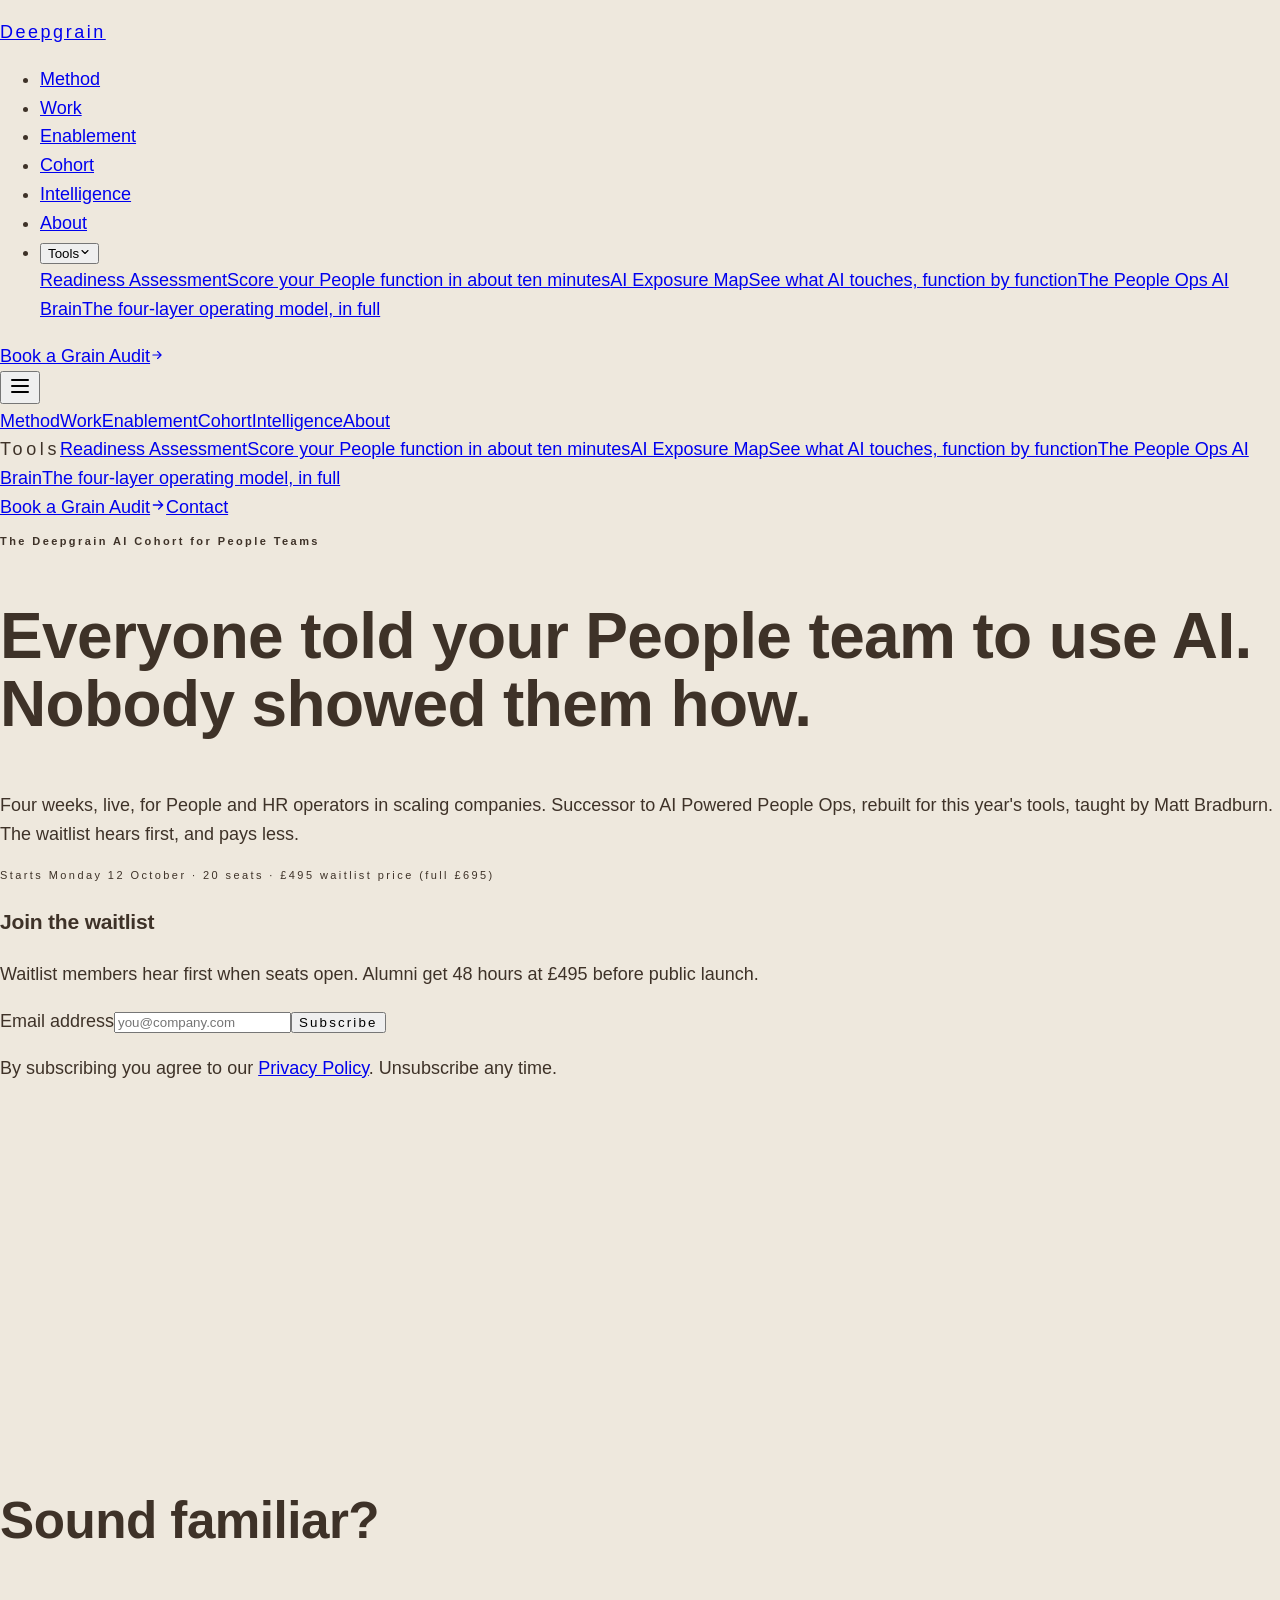
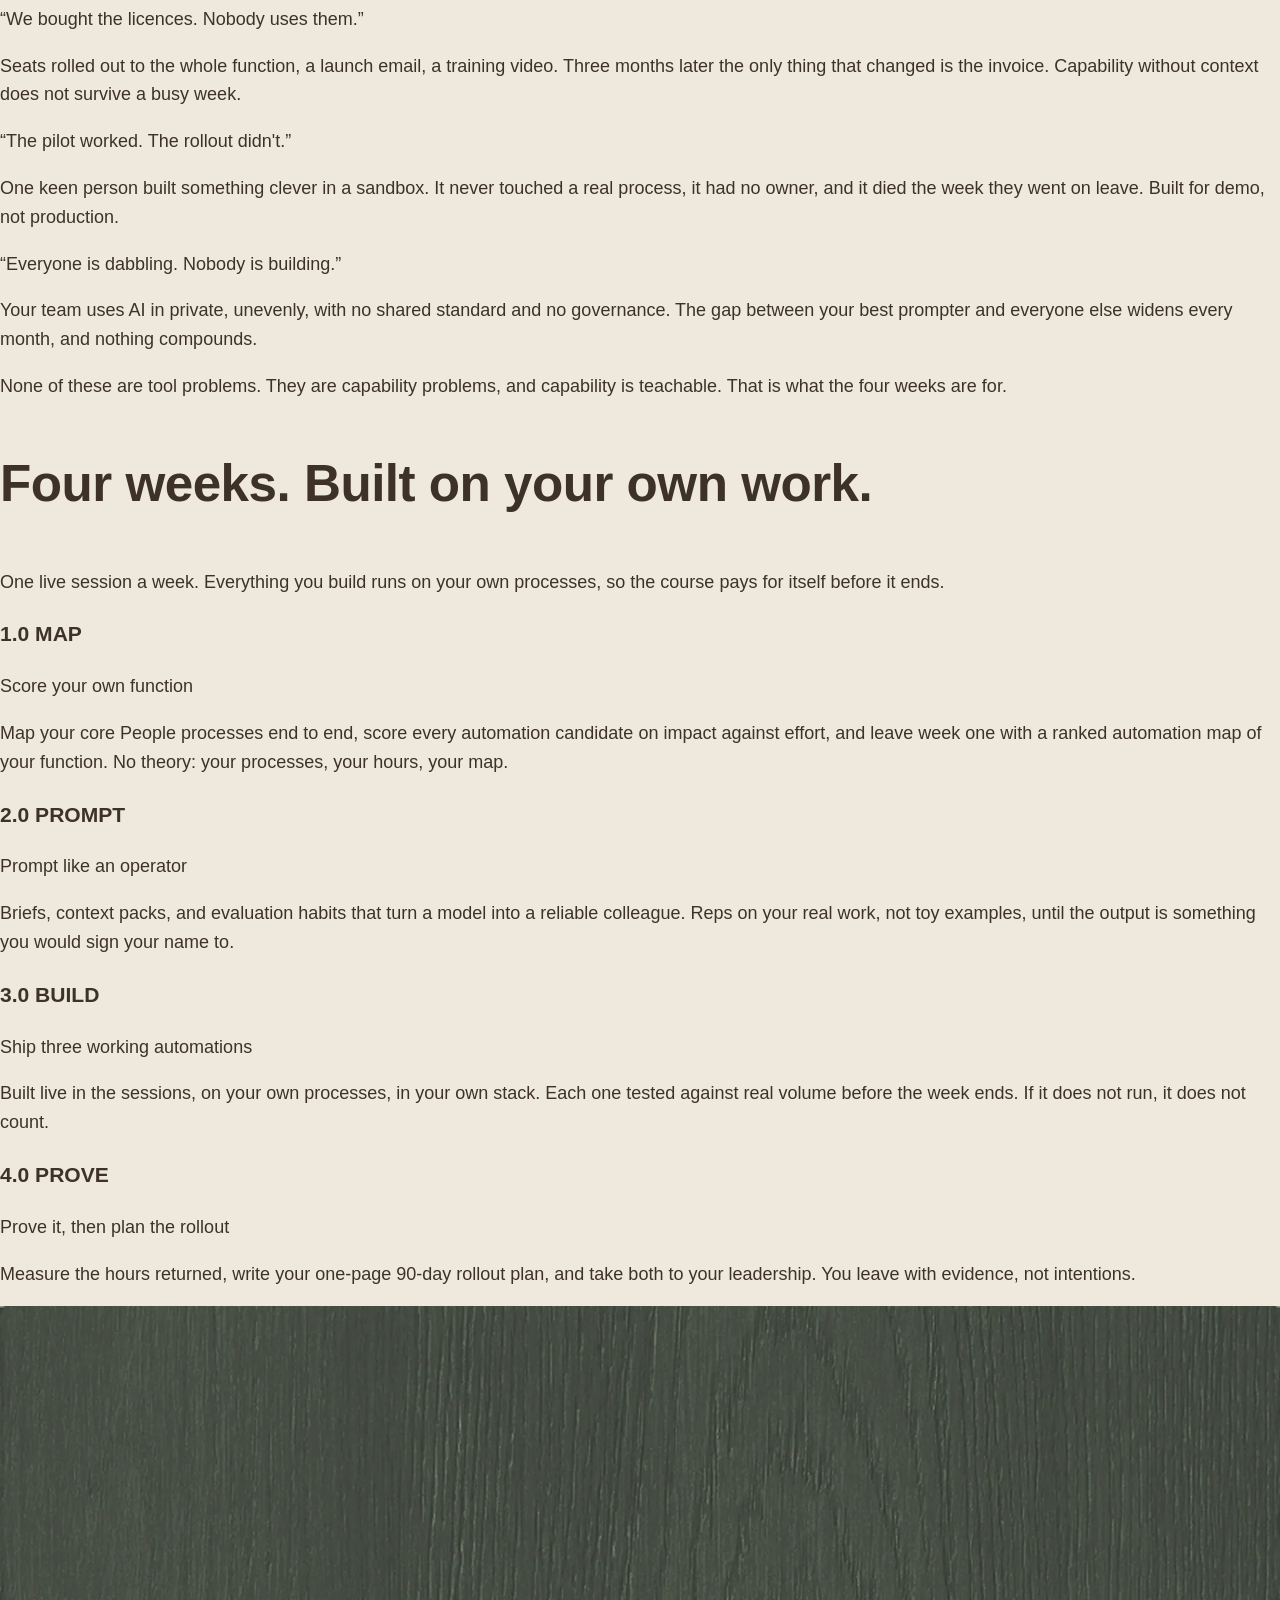
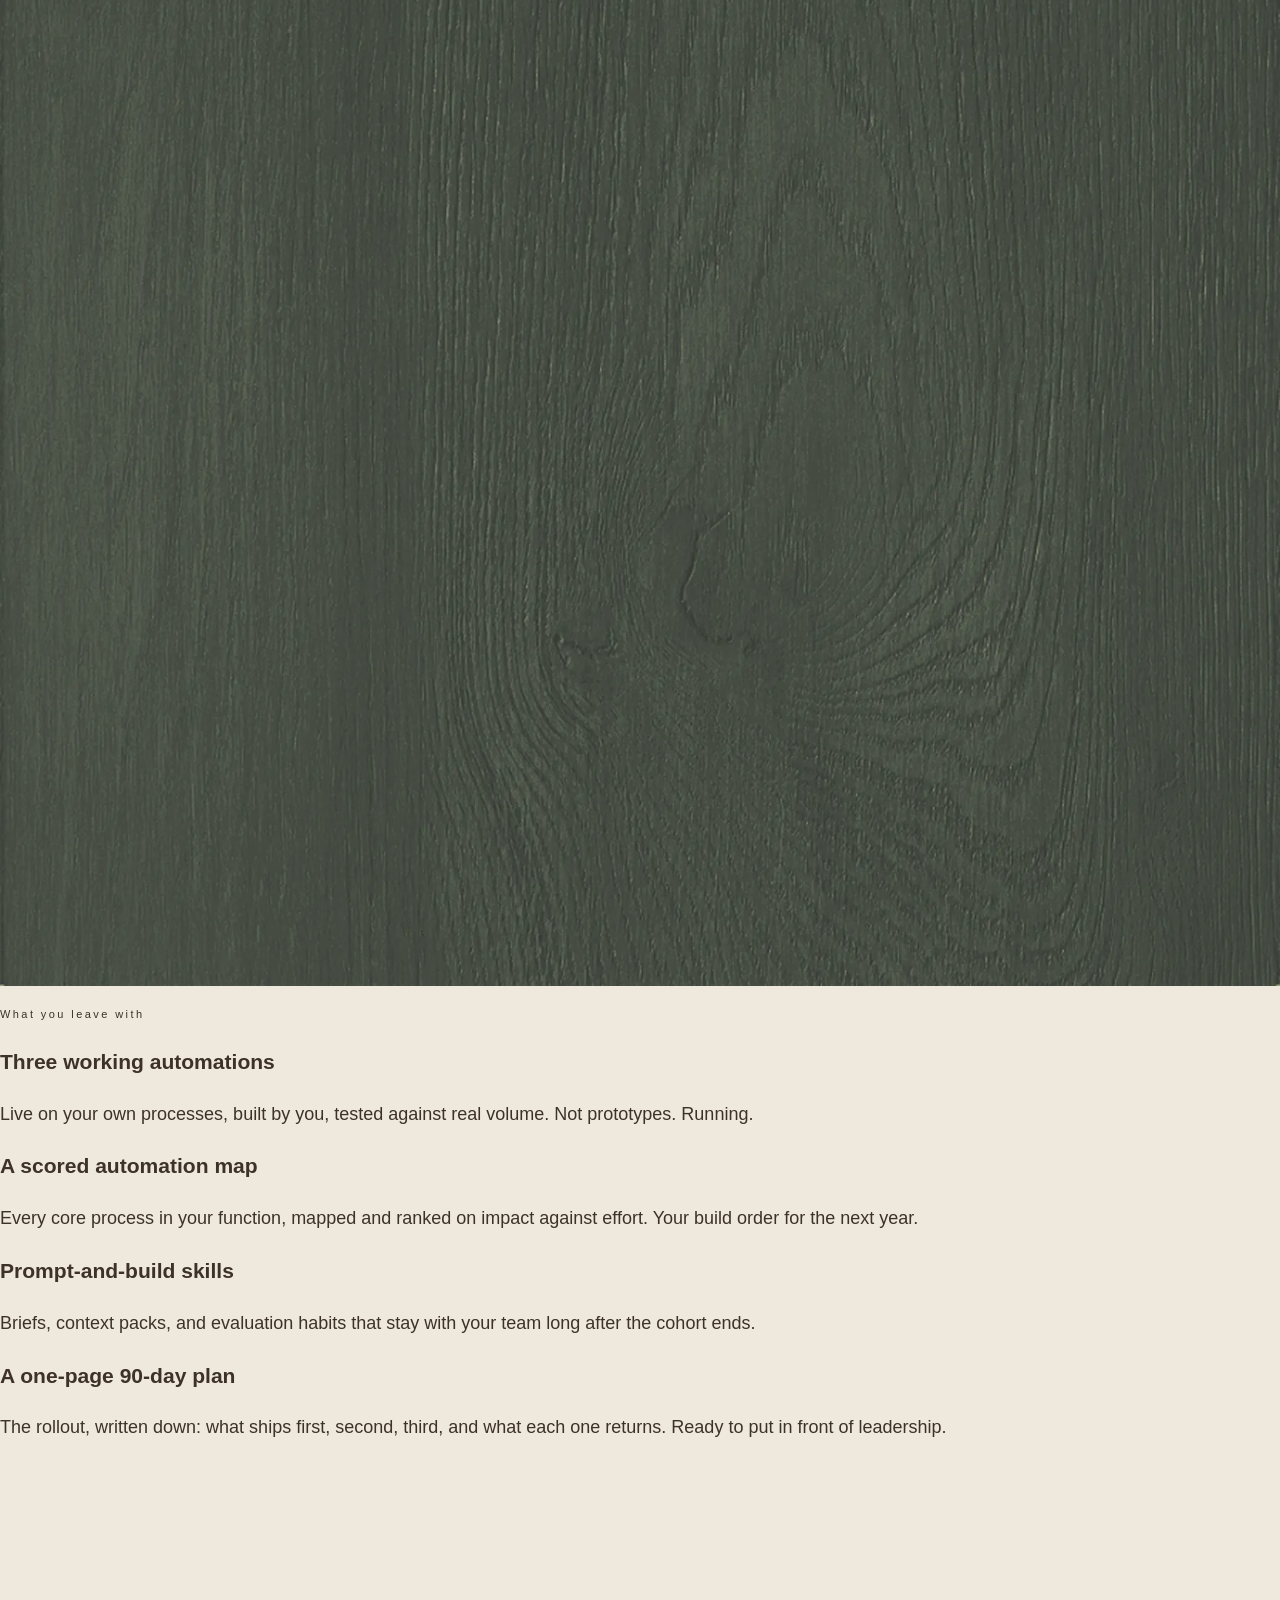
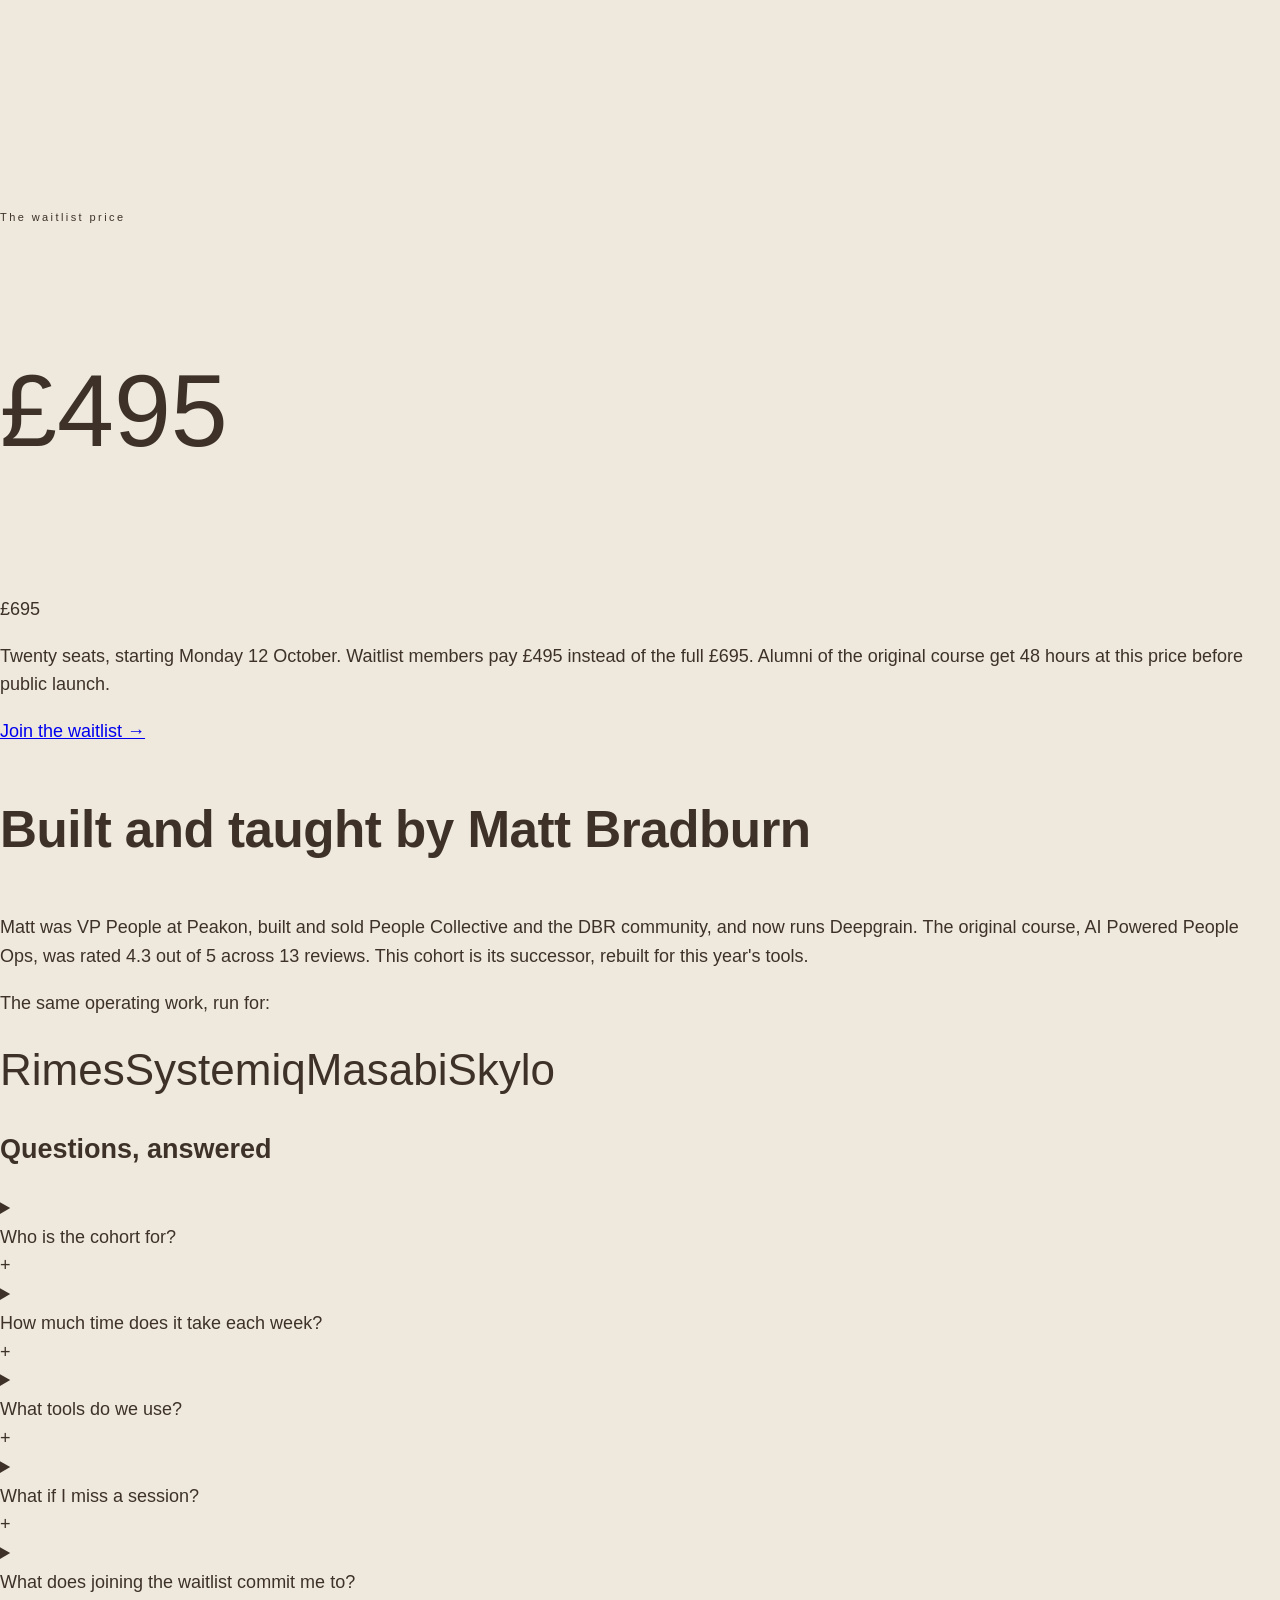
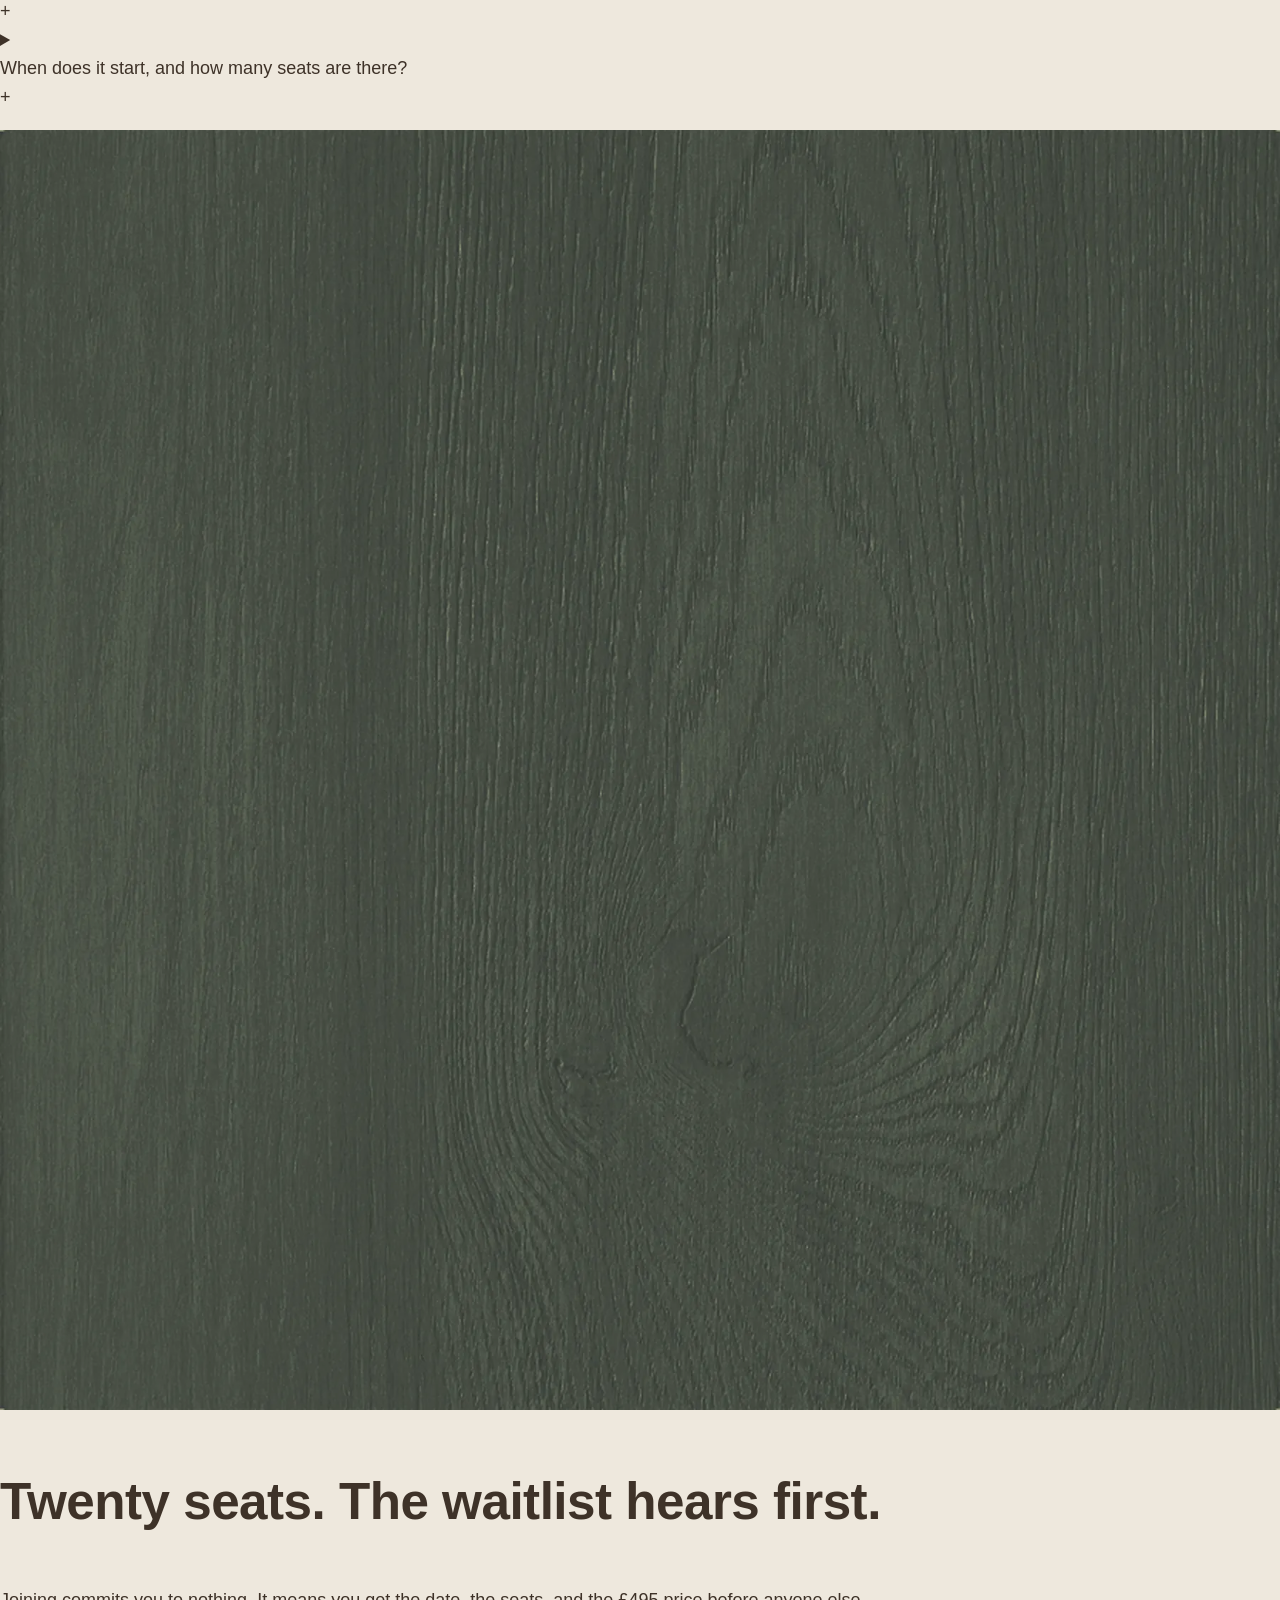
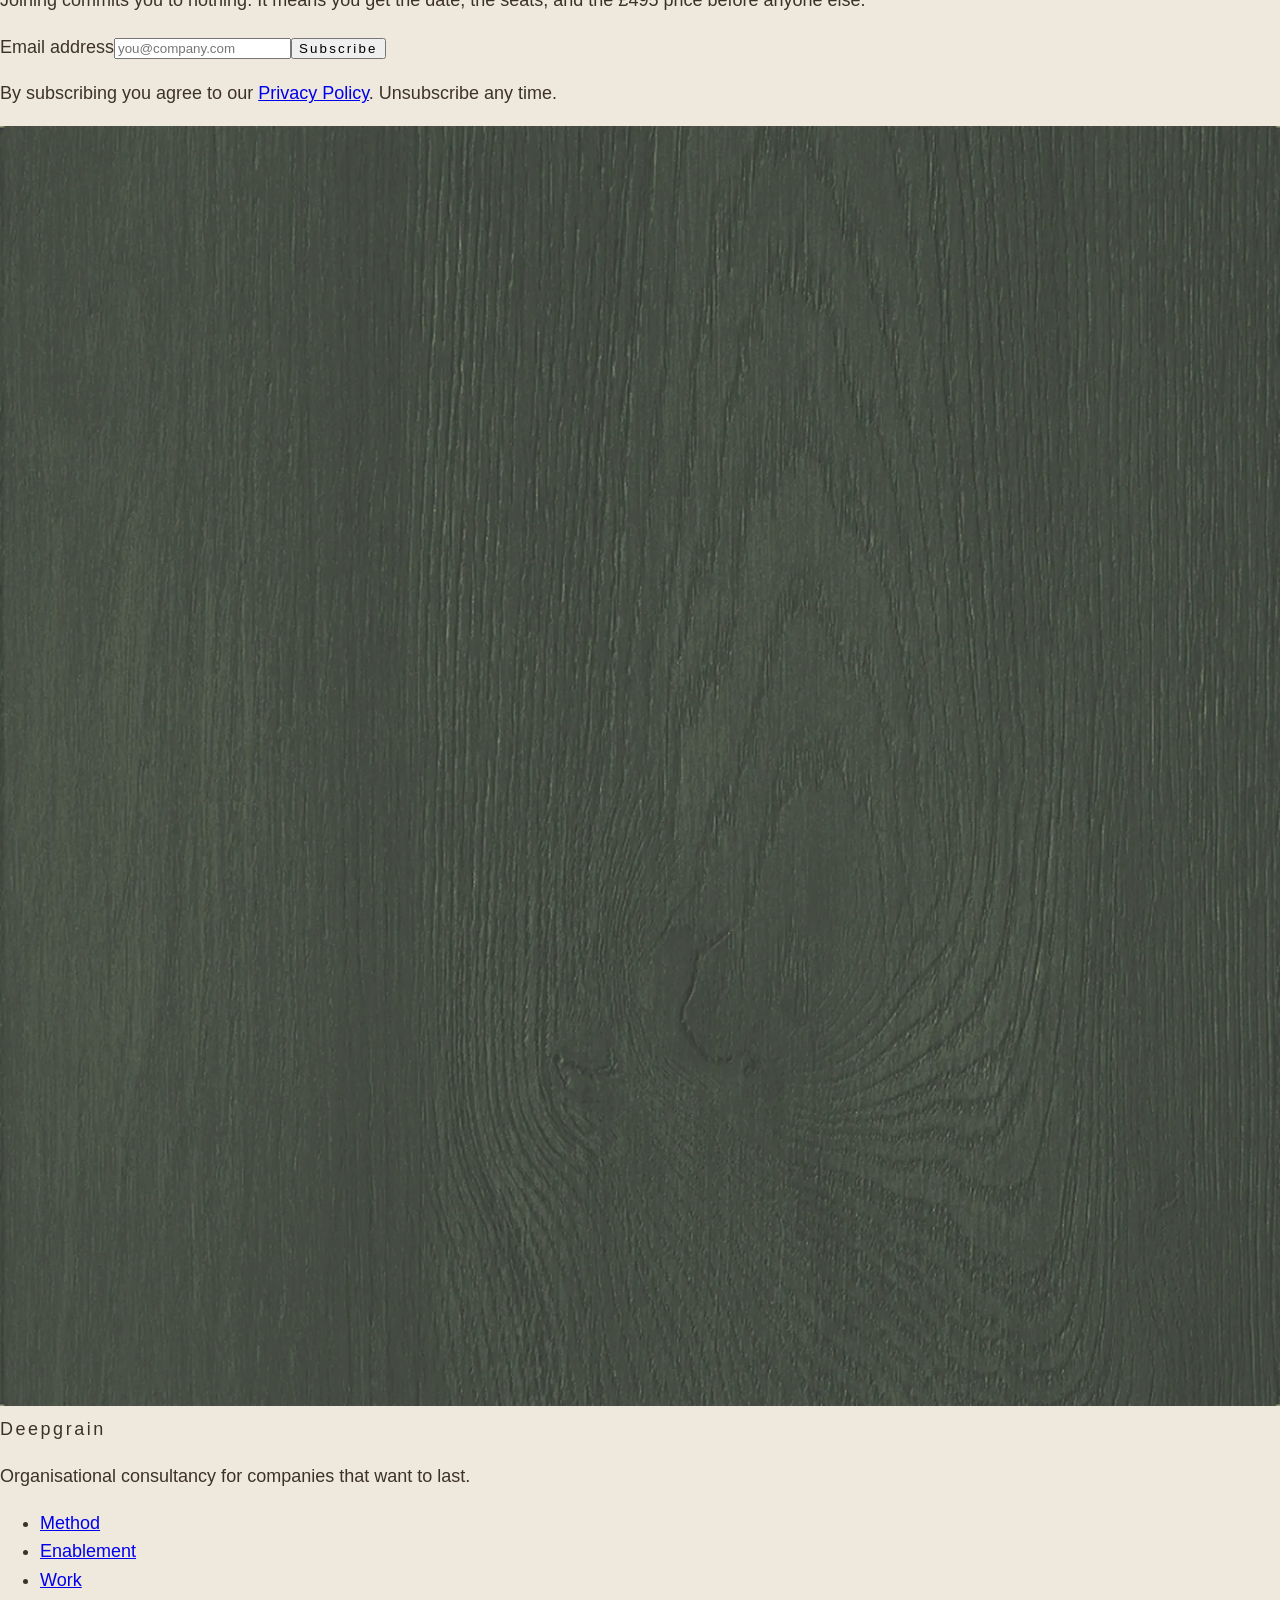
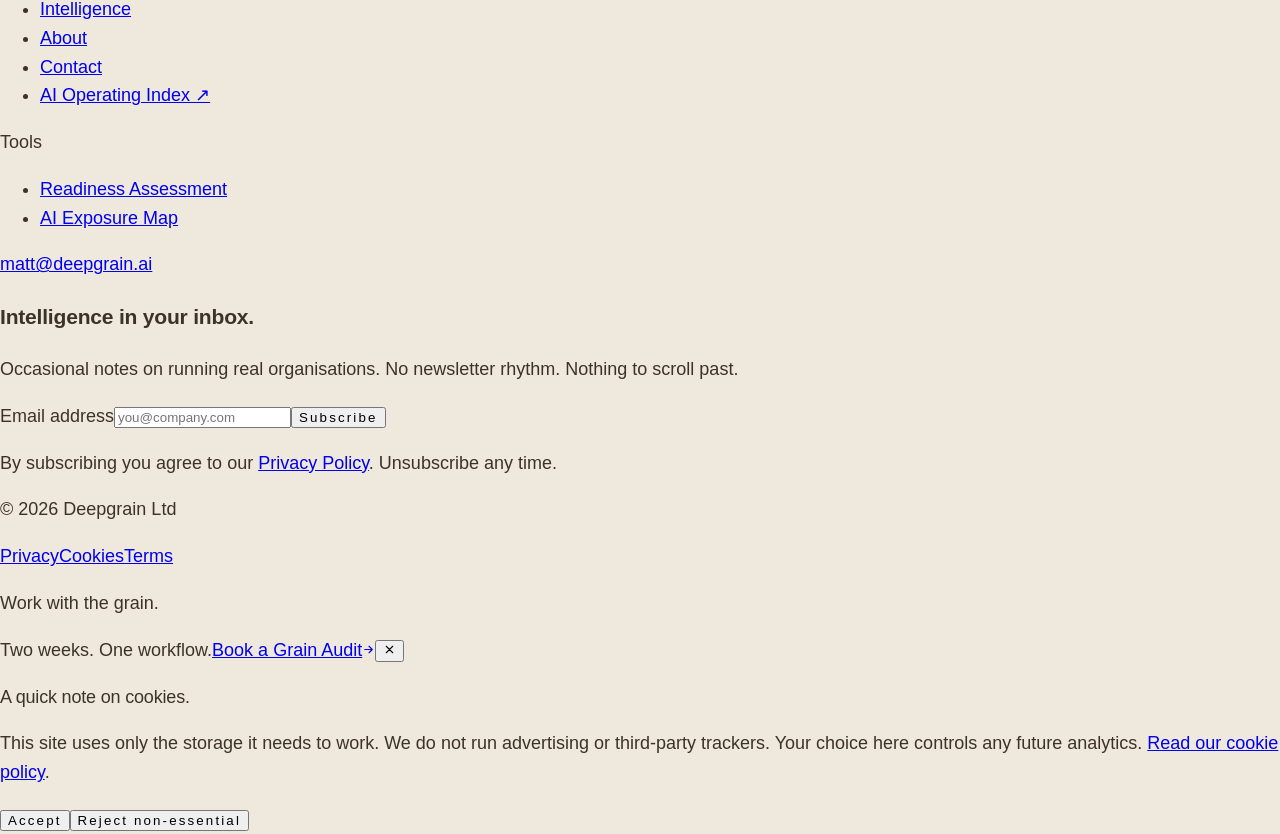
==== commit 0320ef76: "Bundle Lovable-hosted bark textures locally for static hosting" ====
--- a/waitlist/index.html
+++ b/waitlist/index.html
@@ -136,7 +136,7 @@
 <link rel="modulepreload" as="script" crossorigin="" href="/deepgrain-waitlist/assets/LogoCarousel-CWQDDSxD.js"><link rel="modulepreload" as="script" crossorigin="" href="/deepgrain-waitlist/assets/Eyebrow-QkmQ08b_.js"><link rel="modulepreload" as="script" crossorigin="" href="/deepgrain-waitlist/assets/SimpleAIPrimer-mYj8cdsC.js"><link rel="modulepreload" as="script" crossorigin="" href="/deepgrain-waitlist/assets/PillButton-B5LBiC33.js"><link rel="modulepreload" as="script" crossorigin="" href="/deepgrain-waitlist/assets/IntelligenceTeaser-J3jcI8MO.js"><link rel="modulepreload" as="script" crossorigin="" href="/deepgrain-waitlist/assets/intelligence-Db3AA8lj.js"><link rel="modulepreload" as="script" crossorigin="" href="/deepgrain-waitlist/assets/ArticleCard-CVekBE_1.js"><link rel="modulepreload" as="script" crossorigin="" href="/deepgrain-waitlist/assets/HomeFAQ-N5BBAhmT.js"><link rel="modulepreload" as="script" crossorigin="" href="/deepgrain-waitlist/assets/FAQ-Kgawy8h0.js"><link rel="modulepreload" as="script" crossorigin="" href="/deepgrain-waitlist/assets/ScrollReveal-BjOLxTqJ.js"><link rel="modulepreload" as="script" crossorigin="" href="/deepgrain-waitlist/assets/BrassRule-DKjkiqYJ.js"><link rel="modulepreload" as="script" crossorigin="" href="/deepgrain-waitlist/assets/EmailCapture-DnC5C4Vb.js"><link rel="modulepreload" as="script" crossorigin="" href="/deepgrain-waitlist/assets/client-vf7xoWvQ.js"><link rel="modulepreload" as="script" crossorigin="" href="/deepgrain-waitlist/assets/types-4og3oiYD.js"><script type="application/ld+json" data-rh="true">{"@context":"https://schema.org","@type":"Organization","@id":"https://www.deepgrain.ai/#organization","name":"Deepgrain","url":"https://www.deepgrain.ai","logo":{"@type":"ImageObject","url":"https://www.deepgrain.ai/og-image.png"},"founder":{"@id":"https://www.deepgrain.ai/about#matthew-bradburn"},"description":"Organisational consultancy that reads the grain of how a company actually operates, then changes it without breaking what works.","sameAs":["https://www.linkedin.com/company/deepgrain"]}</script><script type="application/ld+json" data-rh="true">{"@context":"https://schema.org","@type":"Person","@id":"https://www.deepgrain.ai/about#matthew-bradburn","name":"Matthew Bradburn","url":"https://www.deepgrain.ai/about","jobTitle":"Operating consultant","worksFor":{"@id":"https://www.deepgrain.ai/#organization"},"description":"Operating consultant working with founders and operating leaders building AI-native, defence, financial data, transit, and climate companies.","sameAs":["https://www.linkedin.com/in/matthewbradburn"]}</script><script type="application/ld+json" data-rh="true">{"@context":"https://schema.org","@type":"WebSite","@id":"https://www.deepgrain.ai/#website","url":"https://www.deepgrain.ai","name":"Deepgrain","publisher":{"@id":"https://www.deepgrain.ai/#organization"},"inLanguage":"en-GB"}</script><script type="application/ld+json" data-rh="true">{"@context":"https://schema.org","@type":"ProfessionalService","@id":"https://www.deepgrain.ai/#service","name":"Deepgrain","url":"https://www.deepgrain.ai","parentOrganization":{"@id":"https://www.deepgrain.ai/#organization"},"founder":{"@id":"https://www.deepgrain.ai/about#matthew-bradburn"},"serviceType":["Organisational consultancy","AI operating systems","AI enablement","Operating diagnostics"],"areaServed":[{"@type":"Country","name":"United Kingdom"},{"@type":"Place","name":"Europe"},{"@type":"Place","name":"North America"}],"audience":{"@type":"BusinessAudience","audienceType":"Founder-led companies in AI-native, defence, financial data, transit and climate sectors"}}</script><script async="" src="https://www.googletagmanager.com/gtag/js?id=G-93DFWMX8GP"></script><link rel="modulepreload" as="script" crossorigin="" href="/deepgrain-waitlist/assets/Waitlist-CJkPrbyt.js"><link rel="modulepreload" as="script" crossorigin="" href="/deepgrain-waitlist/assets/GrainFlow-BEZh9Vbi.js"><script async="" src="https://www.googletagmanager.com/gtag/js?id=G-93DFWMX8GP"></script><link rel="canonical" href="https://www.deepgrain.ai/waitlist" data-rh="true"><meta name="description" content="Four weeks, live, for People and HR operators in scaling companies. Ship three working automations on your own processes and leave with a 90-day rollout plan. Waitlist price £495 (full £695). Starts Monday 12 October, 20 seats." data-rh="true"><meta property="og:title" content="The Deepgrain AI Cohort for People Teams | Waitlist" data-rh="true"><meta property="og:description" content="Four weeks, live, for People and HR operators in scaling companies. Ship three working automations on your own processes and leave with a 90-day rollout plan. Waitlist price £495 (full £695). Starts Monday 12 October, 20 seats." data-rh="true"><meta property="og:url" content="https://www.deepgrain.ai/waitlist" data-rh="true"><meta property="og:type" content="website" data-rh="true"><meta property="og:image" content="https://www.deepgrain.ai/og-image.png" data-rh="true"><meta property="og:image:width" content="1200" data-rh="true"><meta property="og:image:height" content="630" data-rh="true"><meta name="twitter:card" content="summary_large_image" data-rh="true"><meta name="twitter:title" content="The Deepgrain AI Cohort for People Teams | Waitlist" data-rh="true"><meta name="twitter:description" content="Four weeks, live, for People and HR operators in scaling companies. Ship three working automations on your own processes and leave with a 90-day rollout plan. Waitlist price £495 (full £695). Starts Monday 12 October, 20 seats." data-rh="true"><meta name="twitter:image" content="https://www.deepgrain.ai/og-image.png" data-rh="true"><script type="application/ld+json" data-rh="true">{"@context":"https://schema.org","@type":"Course","name":"The Deepgrain AI Cohort for People Teams","description":"Four weeks, live, for People and HR operators in scaling companies. Map your function, learn to prompt like an operator, ship three working automations on your own processes, and leave with a one-page 90-day rollout plan. Successor to AI Powered People Ops, taught by Matt Bradburn.","provider":{"@type":"Organization","name":"Deepgrain","sameAs":"https://www.deepgrain.ai"},"offers":{"@type":"Offer","price":"495","priceCurrency":"GBP","category":"Waitlist","availability":"https://schema.org/PreOrder"}}</script><script type="application/ld+json" data-rh="true">{"@context":"https://schema.org","@type":"FAQPage","mainEntity":[{"@type":"Question","name":"Who is the cohort for?","acceptedAnswer":{"@type":"Answer","text":"People and HR operators in scaling companies: Heads of People, People Ops leads, HRBPs, and People team generalists who own processes and want to automate them. No technical background needed. If you can describe a process, you can build on it."}},{"@type":"Question","name":"How much time does it take each week?","acceptedAnswer":{"@type":"Answer","text":"One live session a week plus build time on your own processes, roughly three to four hours in total. The build time is the course: you ship real automations on real work, so the hours come back."}},{"@type":"Question","name":"What tools do we use?","acceptedAnswer":{"@type":"Answer","text":"The current generation of AI tools for operators, chosen to fit what scaling companies already run. If your company has approved tools, we build inside them."}},{"@type":"Question","name":"What if I miss a session?","acceptedAnswer":{"@type":"Answer","text":"Every session is recorded and you keep the materials. The build work carries across weeks, so you can catch up without losing the thread."}},{"@type":"Question","name":"What does joining the waitlist commit me to?","acceptedAnswer":{"@type":"Answer","text":"Nothing. It means you hear first when seats open, and waitlist members pay £495 instead of the full £695. Alumni of the original course get 48 hours at the waitlist price before public launch."}},{"@type":"Question","name":"When does it start, and how many seats are there?","acceptedAnswer":{"@type":"Answer","text":"Monday 12 October, live, four weeks. Twenty seats, because the build work is reviewed by hand."}}]}</script></head>
 
   <body>
-    <div id="root"><div role="region" aria-label="Notifications (F8)" tabindex="-1" style="pointer-events: none;"><ol tabindex="-1" class="fixed top-0 z-[100] flex max-h-screen w-full flex-col-reverse p-4 sm:bottom-0 sm:right-0 sm:top-auto sm:flex-col md:max-w-[420px]"></ol></div><div class="min-h-screen flex flex-col bg-linen" data-prerender-ready="true"><nav class="fixed top-0 inset-x-0 z-50 transition-all duration-300 bg-green/95 backdrop-blur-md"><div class="container-grain flex items-center justify-between h-24 md:h-28"><a class="font-display text-cream uppercase font-semibold text-2xl md:text-3xl" href="/deepgrain-waitlist/" data-discover="true" style="letter-spacing: 0.14em;">Deepgrain</a><div class="hidden md:flex items-center gap-9"><ul class="flex items-center gap-9"><li class="relative"><a class="font-sans uppercase text-[11px] tracking-[0.12em] transition-opacity duration-200 text-cream/70 hover:opacity-100" href="/deepgrain-waitlist/method" data-discover="true">Method</a></li><li class="relative"><a class="font-sans uppercase text-[11px] tracking-[0.12em] transition-opacity duration-200 text-cream/70 hover:opacity-100" href="/deepgrain-waitlist/work" data-discover="true">Work</a></li><li class="relative"><a class="font-sans uppercase text-[11px] tracking-[0.12em] transition-opacity duration-200 text-cream/70 hover:opacity-100" href="/deepgrain-waitlist/enablement" data-discover="true">Enablement</a></li><li class="relative"><a aria-current="page" class="font-sans uppercase text-[11px] tracking-[0.12em] transition-opacity duration-200 text-cream opacity-100" href="/deepgrain-waitlist/waitlist" data-discover="true">Cohort</a><span aria-hidden="true" class="absolute -bottom-2 left-0 right-0 h-px bg-brass animate-[fade-in-up_0.4s_ease-out_both]"></span></li><li class="relative"><a class="font-sans uppercase text-[11px] tracking-[0.12em] transition-opacity duration-200 text-cream/70 hover:opacity-100" href="/deepgrain-waitlist/intelligence" data-discover="true">Intelligence</a></li><li class="relative"><a class="font-sans uppercase text-[11px] tracking-[0.12em] transition-opacity duration-200 text-cream/70 hover:opacity-100" href="/deepgrain-waitlist/about" data-discover="true">About</a></li><li class="relative group"><button type="button" aria-haspopup="true" aria-expanded="false" class="font-sans uppercase text-[11px] tracking-[0.12em] transition-opacity duration-200 inline-flex items-center gap-1.5 cursor-pointer text-cream/70 hover:opacity-100">Tools<svg width="12" height="12" viewBox="0 0 24 24" fill="none" aria-hidden="true" class="opacity-60 transition-transform duration-300 group-hover:rotate-180 group-focus-within:rotate-180"><path d="m6 9 6 6 6-6" stroke="currentColor" stroke-width="2.2" stroke-linecap="round" stroke-linejoin="round"></path></svg></button><div class="absolute right-0 top-full pt-5 transition-all duration-200 ease-[cubic-bezier(0.32,0.72,0,1)] opacity-0 invisible translate-y-1 group-hover:opacity-100 group-hover:visible group-hover:translate-y-0 group-focus-within:opacity-100 group-focus-within:visible group-focus-within:translate-y-0"><div class="w-[320px] rounded-[16px] bg-bark ring-1 ring-cream/15 shadow-[0_30px_60px_-15px_rgba(0,0,0,0.6)] p-2"><a class="block rounded-[10px] px-3.5 py-3 transition-colors duration-200 hover:bg-cream/[0.06]" href="/deepgrain-waitlist/readiness" data-discover="true"><span class="block font-sans uppercase text-[11px] tracking-[0.12em] text-cream">Readiness Assessment</span><span class="block font-display italic text-[13px] leading-snug text-cream/55 mt-0.5">Score your People function in about ten minutes</span></a><a class="block rounded-[10px] px-3.5 py-3 transition-colors duration-200 hover:bg-cream/[0.06]" href="/deepgrain-waitlist/exposure-map" data-discover="true"><span class="block font-sans uppercase text-[11px] tracking-[0.12em] text-cream">AI Exposure Map</span><span class="block font-display italic text-[13px] leading-snug text-cream/55 mt-0.5">See what AI touches, function by function</span></a><a class="block rounded-[10px] px-3.5 py-3 transition-colors duration-200 hover:bg-cream/[0.06]" href="/deepgrain-waitlist/brain" data-discover="true"><span class="block font-sans uppercase text-[11px] tracking-[0.12em] text-cream">The People Ops AI Brain</span><span class="block font-display italic text-[13px] leading-snug text-cream/55 mt-0.5">The four-layer operating model, in full</span></a></div></div></li></ul><a class="group inline-flex items-center gap-1 rounded-full bg-cream text-green pl-5 pr-2.5 py-2 font-sans uppercase text-[11px] tracking-[0.12em] transition-all duration-500 ease-[cubic-bezier(0.32,0.72,0,1)] hover:bg-cream/90 active:scale-[0.98] shadow-[0_1px_0_hsl(var(--cream)/0.6)_inset]" href="/deepgrain-waitlist/grain-audit" data-discover="true">Book a Grain Audit<span class="ml-0.5 inline-flex h-6 w-6 items-center justify-center rounded-full bg-green/10 text-green transition-transform duration-500 ease-[cubic-bezier(0.32,0.72,0,1)] group-hover:translate-x-0.5"><svg width="14" height="14" viewBox="0 0 24 24" fill="none" aria-hidden="true"><path d="M5 12h14M13 6l6 6-6 6" stroke="currentColor" stroke-width="2" stroke-linecap="round" stroke-linejoin="round"></path></svg></span></a></div><button type="button" aria-label="Open menu" aria-expanded="false" class="md:hidden text-cream p-2 -mr-2"><svg xmlns="http://www.w3.org/2000/svg" width="24" height="24" viewBox="0 0 24 24" fill="none" stroke="currentColor" stroke-width="2" stroke-linecap="round" stroke-linejoin="round" class="lucide lucide-menu"><line x1="4" x2="20" y1="12" y2="12"></line><line x1="4" x2="20" y1="6" y2="6"></line><line x1="4" x2="20" y1="18" y2="18"></line></svg></button></div></nav><div class="fixed inset-0 z-40 bg-green md:hidden transition-transform duration-[400ms] ease-[cubic-bezier(0.25,0.1,0.25,1)] overflow-y-auto -translate-y-full pointer-events-none" aria-hidden="true"><div class="min-h-full flex flex-col justify-center px-8 pt-28 pb-12 gap-8"><nav class="flex flex-col gap-5"><a class="font-display text-cream text-4xl leading-none" href="/deepgrain-waitlist/method" data-discover="true">Method</a><a class="font-display text-cream text-4xl leading-none" href="/deepgrain-waitlist/work" data-discover="true">Work</a><a class="font-display text-cream text-4xl leading-none" href="/deepgrain-waitlist/enablement" data-discover="true">Enablement</a><a class="font-display text-cream text-4xl leading-none" href="/deepgrain-waitlist/waitlist" data-discover="true">Cohort</a><a class="font-display text-cream text-4xl leading-none" href="/deepgrain-waitlist/intelligence" data-discover="true">Intelligence</a><a class="font-display text-cream text-4xl leading-none" href="/deepgrain-waitlist/about" data-discover="true">About</a></nav><div class="h-px bg-cream/15"></div><div class="flex flex-col gap-4"><span class="font-sans uppercase text-brass text-[11px]" style="letter-spacing: 0.2em;">Tools</span><a class="flex flex-col" href="/deepgrain-waitlist/readiness" data-discover="true"><span class="font-display text-cream text-2xl leading-tight">Readiness Assessment</span><span class="font-display italic text-cream/55 text-[15px] mt-0.5">Score your People function in about ten minutes</span></a><a class="flex flex-col" href="/deepgrain-waitlist/exposure-map" data-discover="true"><span class="font-display text-cream text-2xl leading-tight">AI Exposure Map</span><span class="font-display italic text-cream/55 text-[15px] mt-0.5">See what AI touches, function by function</span></a><a class="flex flex-col" href="/deepgrain-waitlist/brain" data-discover="true"><span class="font-display text-cream text-2xl leading-tight">The People Ops AI Brain</span><span class="font-display italic text-cream/55 text-[15px] mt-0.5">The four-layer operating model, in full</span></a></div><a class="group mt-2 inline-flex items-center justify-between gap-2 rounded-full bg-cream text-green pl-7 pr-3 py-4 font-sans uppercase text-[13px] tracking-[0.12em]" href="/deepgrain-waitlist/grain-audit" data-discover="true">Book a Grain Audit<span class="inline-flex h-8 w-8 items-center justify-center rounded-full bg-green/10 text-green"><svg width="16" height="16" viewBox="0 0 24 24" fill="none" aria-hidden="true"><path d="M5 12h14M13 6l6 6-6 6" stroke="currentColor" stroke-width="2" stroke-linecap="round" stroke-linejoin="round"></path></svg></span></a><a class="font-sans uppercase text-cream/50 text-[11px] tracking-[0.2em] mt-1" href="/deepgrain-waitlist/contact" data-discover="true">Contact</a></div></div><main class="flex-1 [&amp;_section+section]:brass-rule [&amp;_section:first-of-type:not([data-no-rule])]:brass-rule"><section class="relative bg-green text-cream overflow-hidden" data-no-rule="true"><div class="relative container-grain pt-24 pb-16 md:pt-36 md:pb-24"><div class="fade-in-up"><p class="font-sans uppercase text-brass mb-10" style="font-size: 11px; letter-spacing: 0.22em; font-weight: 600;">The Deepgrain AI Cohort for People Teams</p><h1 class="font-display font-semibold max-w-4xl" style="font-size: clamp(34px, 5vw, 64px); line-height: 1.05; letter-spacing: -0.01em;">Everyone told your People team to use AI. Nobody showed them how.</h1></div><div class="fade-in-up fade-in-up-2 mt-10 max-w-2xl"><p class="text-cream/85 text-lg md:text-xl leading-relaxed">Four weeks, live, for People and HR operators in scaling companies. Successor to AI Powered People Ops, rebuilt for this year's tools, taught by Matt Bradburn. The waitlist hears first, and pays less.</p><p class="mt-6 font-sans font-semibold uppercase text-brass" style="font-size: 11px; letter-spacing: 0.22em;">Starts Monday 12 October · 20 seats · £495 waitlist price (full £695)</p></div><div id="join" class="fade-in-up fade-in-up-3 mt-12 max-w-2xl scroll-mt-28"><div class="w-full"><h3 class="font-display text-2xl md:text-3xl lg:text-4xl leading-tight mb-4 text-cream" style="letter-spacing: -0.01em;">Join the waitlist</h3><p class="text-base leading-relaxed mb-6 max-w-xl text-cream/70">Waitlist members hear first when seats open. Alumni get 48 hours at £495 before public launch.</p><form class="flex flex-col sm:flex-row gap-3 max-w-xl"><label for="email-course-waitlist" class="sr-only">Email address</label><input id="email-course-waitlist" type="email" required="" autocomplete="email" placeholder="you@company.com" class="flex-1 bg-transparent border-0 border-b py-3 px-1 font-sans text-base focus:outline-none transition-colors border-cream/30 focus:border-cream/80 text-cream placeholder:text-cream/40" value=""><button type="submit" class="font-sans uppercase text-[11px] px-6 py-3 rounded-full border transition-colors disabled:opacity-50 border-brass text-brass hover:bg-brass hover:text-walnut" style="letter-spacing: 0.16em;">Subscribe</button></form><p class="mt-4 text-xs leading-relaxed max-w-xl text-cream/50">By subscribing you agree to our <a class="underline underline-offset-2 transition-colors hover:text-cream" href="/deepgrain-waitlist/privacy" data-discover="true">Privacy Policy</a>. Unsubscribe any time.</p></div></div></div><div aria-hidden="true" class="pointer-events-none overflow-hidden absolute inset-x-0 -bottom-4 h-36" style="opacity: 0.12;"><div class="grain-drift w-[200%] flex"><svg viewBox="0 0 2400 300" preserveAspectRatio="none" class="w-1/2 h-full shrink-0"><g fill="none" stroke="hsl(var(--walnut))" stroke-width="1" stroke-linecap="round"><path d="M 0 13.3 L 60 14.8 L 120 15.9 L 180 16.4 L 240 16.0 L 300 14.6 L 360 12.1 L 420 8.7 L 480 4.5 L 540 -0.4 L 600 -5.8 L 660 -11.5 L 720 -17.4 L 780 -23.7 L 840 -30.4 L 900 -37.9 L 960 -45.6 L 1020 -51.0 L 1080 -48.5 L 1140 -38.7 L 1200 -27.3 L 1260 -17.4 L 1320 -9.8 L 1380 -4.5 L 1440 -1.0 L 1500 1.0 L 1560 1.9 L 1620 2.0 L 1680 1.7 L 1740 1.5 L 1800 1.5 L 1860 2.2 L 1920 3.5 L 1980 5.5 L 2040 8.1 L 2100 11.1 L 2160 14.3 L 2220 17.4 L 2280 20.2 L 2340 22.3 L 2400 23.6" opacity="0.35"></path><path d="M 0 48.3 L 60 48.7 L 120 48.3 L 180 47.0 L 240 44.7 L 300 41.5 L 360 37.6 L 420 33.3 L 480 28.8 L 540 24.3 L 600 19.9 L 660 15.5 L 720 11.2 L 780 6.4 L 840 0.6 L 900 -7.0 L 960 -16.7 L 1020 -25.7 L 1080 -23.7 L 1140 -11.1 L 1200 1.6 L 1260 11.2 L 1320 17.6 L 1380 21.7 L 1440 24.1 L 1500 25.4 L 1560 26.1 L 1620 26.8 L 1680 27.6 L 1740 29.0 L 1800 30.9 L 1860 33.4 L 1920 36.5 L 1980 39.9 L 2040 43.3 L 2100 46.5 L 2160 49.2 L 2220 51.3 L 2280 52.5 L 2340 52.7 L 2400 52.1" opacity="0.51"></path><path d="M 0 80.2 L 60 78.8 L 120 76.5 L 180 73.5 L 240 69.9 L 300 66.1 L 360 62.2 L 420 58.5 L 480 55.1 L 540 52.1 L 600 49.5 L 660 46.9 L 720 44.0 L 780 40.1 L 840 34.3 L 900 25.4 L 960 11.7 L 1020 -4.8 L 1080 -4.5 L 1140 12.6 L 1200 26.8 L 1260 36.0 L 1320 41.9 L 1380 45.7 L 1440 48.3 L 1500 50.4 L 1560 52.4 L 1620 54.8 L 1680 57.5 L 1740 60.8 L 1800 64.4 L 1860 68.1 L 1920 71.8 L 1980 75.2 L 2040 77.9 L 2100 79.9 L 2160 81.0 L 2220 81.2 L 2280 80.5 L 2340 79.1 L 2400 77.4" opacity="0.6699999999999999"></path><path d="M 0 107.9 L 60 105.0 L 120 101.6 L 180 98.0 L 240 94.6 L 300 91.5 L 360 89.0 L 420 87.0 L 480 85.5 L 540 84.3 L 600 83.2 L 660 81.6 L 720 79.1 L 780 74.8 L 840 67.7 L 900 56.4 L 960 38.1 L 1020 10.0 L 1080 8.5 L 1140 33.7 L 1200 49.7 L 1260 59.6 L 1320 66.1 L 1380 70.9 L 1440 75.0 L 1500 78.9 L 1560 82.9 L 1620 87.1 L 1680 91.4 L 1740 95.7 L 1800 99.8 L 1860 103.3 L 1920 106.2 L 1980 108.2 L 2040 109.2 L 2100 109.3 L 2160 108.6 L 2220 107.2 L 2280 105.5 L 2340 103.7 L 2400 102.1" opacity="0.83"></path><path d="M 0 166.4 L 60 164.9 L 120 163.9 L 180 163.6 L 240 164.2 L 300 165.7 L 360 168.4 L 420 172.0 L 480 176.4 L 540 181.5 L 600 187.1 L 660 193.1 L 720 199.5 L 780 206.7 L 840 215.4 L 900 227.0 L 960 244.9 L 1020 277.2 L 1080 274.8 L 1140 237.9 L 1200 216.3 L 1260 202.3 L 1320 192.8 L 1380 186.5 L 1440 182.5 L 1500 180.2 L 1560 179.2 L 1620 179.0 L 1680 179.1 L 1740 179.1 L 1800 178.9 L 1860 178.1 L 1920 176.6 L 1980 174.4 L 2040 171.7 L 2100 168.6 L 2160 165.4 L 2220 162.3 L 2280 159.6 L 2340 157.6 L 2400 156.4" opacity="0.35"></path><path d="M 0 191.5 L 60 191.2 L 120 191.7 L 180 193.2 L 240 195.7 L 300 199.0 L 360 202.9 L 420 207.3 L 480 211.8 L 540 216.3 L 600 220.8 L 660 225.1 L 720 229.7 L 780 234.9 L 840 241.7 L 900 251.7 L 960 267.6 L 1020 292.7 L 1080 290.8 L 1140 262.3 L 1200 243.5 L 1260 231.6 L 1320 224.2 L 1380 219.6 L 1440 217.0 L 1500 215.5 L 1560 214.6 L 1620 213.7 L 1680 212.7 L 1740 211.2 L 1800 209.1 L 1860 206.4 L 1920 203.2 L 1980 199.8 L 2040 196.4 L 2100 193.2 L 2160 190.5 L 2220 188.6 L 2280 187.6 L 2340 187.4 L 2400 188.1" opacity="0.51"></path><path d="M 0 219.8 L 60 221.3 L 120 223.7 L 180 226.9 L 240 230.5 L 300 234.3 L 360 238.2 L 420 241.8 L 480 245.0 L 540 247.8 L 600 250.3 L 660 252.8 L 720 255.6 L 780 259.5 L 840 265.3 L 900 274.3 L 960 288.0 L 1020 304.7 L 1080 304.5 L 1140 287.5 L 1200 273.5 L 1260 264.3 L 1320 258.5 L 1380 254.7 L 1440 252.0 L 1500 249.8 L 1560 247.7 L 1620 245.2 L 1680 242.3 L 1740 238.9 L 1800 235.3 L 1860 231.5 L 1920 227.8 L 1980 224.5 L 2040 221.8 L 2100 220.0 L 2160 219.0 L 2220 219.0 L 2280 219.8 L 2340 221.2 L 2400 223.0" opacity="0.6699999999999999"></path><path d="M 0 252.3 L 60 255.4 L 120 258.8 L 180 262.3 L 240 265.6 L 300 268.5 L 360 271.0 L 420 272.8 L 480 274.1 L 540 275.0 L 600 276.0 L 660 277.3 L 720 279.6 L 780 283.3 L 840 289.4 L 900 298.4 L 960 310.7 L 1020 322.9 L 1080 324.5 L 1140 315.4 L 1200 305.6 L 1260 298.2 L 1320 292.7 L 1380 288.3 L 1440 284.4 L 1500 280.6 L 1560 276.6 L 1620 272.4 L 1680 268.0 L 1740 263.7 L 1800 259.7 L 1860 256.3 L 1920 253.5 L 1980 251.7 L 2040 250.8 L 2100 250.9 L 2160 251.7 L 2220 253.1 L 2280 254.9 L 2340 256.7 L 2400 258.1" opacity="0.83"></path><path d="M 0 287.5 L 60 290.7 L 120 293.7 L 180 296.1 L 240 297.9 L 300 299.0 L 360 299.5 L 420 299.5 L 480 299.4 L 540 299.5 L 600 300.1 L 660 301.8 L 720 304.9 L 780 309.8 L 840 316.9 L 900 326.3 L 960 337.5 L 1020 347.2 L 1080 349.6 L 1140 344.5 L 1200 337.0 L 1260 330.0 L 1320 323.8 L 1380 318.0 L 1440 312.5 L 1500 307.1 L 1560 301.8 L 1620 296.9 L 1680 292.4 L 1740 288.7 L 1800 285.8 L 1860 283.9 L 1920 283.0 L 1980 283.1 L 2040 283.9 L 2100 285.3 L 2160 287.0 L 2220 288.5 L 2280 289.8 L 2340 290.4 L 2400 290.3" opacity="0.35"></path><ellipse cx="1050" cy="150" rx="52" ry="20" opacity="0.7"></ellipse><ellipse cx="1050" cy="150" rx="30" ry="11" opacity="0.55"></ellipse><ellipse cx="1050" cy="150" rx="12" ry="4.5" opacity="0.45"></ellipse></g></svg><svg viewBox="0 0 2400 300" preserveAspectRatio="none" class="w-1/2 h-full shrink-0"><g fill="none" stroke="hsl(var(--walnut))" stroke-width="1" stroke-linecap="round"><path d="M 0 13.3 L 60 14.8 L 120 15.9 L 180 16.4 L 240 16.0 L 300 14.6 L 360 12.1 L 420 8.7 L 480 4.5 L 540 -0.4 L 600 -5.8 L 660 -11.5 L 720 -17.4 L 780 -23.7 L 840 -30.4 L 900 -37.9 L 960 -45.6 L 1020 -51.0 L 1080 -48.5 L 1140 -38.7 L 1200 -27.3 L 1260 -17.4 L 1320 -9.8 L 1380 -4.5 L 1440 -1.0 L 1500 1.0 L 1560 1.9 L 1620 2.0 L 1680 1.7 L 1740 1.5 L 1800 1.5 L 1860 2.2 L 1920 3.5 L 1980 5.5 L 2040 8.1 L 2100 11.1 L 2160 14.3 L 2220 17.4 L 2280 20.2 L 2340 22.3 L 2400 23.6" opacity="0.35"></path><path d="M 0 48.3 L 60 48.7 L 120 48.3 L 180 47.0 L 240 44.7 L 300 41.5 L 360 37.6 L 420 33.3 L 480 28.8 L 540 24.3 L 600 19.9 L 660 15.5 L 720 11.2 L 780 6.4 L 840 0.6 L 900 -7.0 L 960 -16.7 L 1020 -25.7 L 1080 -23.7 L 1140 -11.1 L 1200 1.6 L 1260 11.2 L 1320 17.6 L 1380 21.7 L 1440 24.1 L 1500 25.4 L 1560 26.1 L 1620 26.8 L 1680 27.6 L 1740 29.0 L 1800 30.9 L 1860 33.4 L 1920 36.5 L 1980 39.9 L 2040 43.3 L 2100 46.5 L 2160 49.2 L 2220 51.3 L 2280 52.5 L 2340 52.7 L 2400 52.1" opacity="0.51"></path><path d="M 0 80.2 L 60 78.8 L 120 76.5 L 180 73.5 L 240 69.9 L 300 66.1 L 360 62.2 L 420 58.5 L 480 55.1 L 540 52.1 L 600 49.5 L 660 46.9 L 720 44.0 L 780 40.1 L 840 34.3 L 900 25.4 L 960 11.7 L 1020 -4.8 L 1080 -4.5 L 1140 12.6 L 1200 26.8 L 1260 36.0 L 1320 41.9 L 1380 45.7 L 1440 48.3 L 1500 50.4 L 1560 52.4 L 1620 54.8 L 1680 57.5 L 1740 60.8 L 1800 64.4 L 1860 68.1 L 1920 71.8 L 1980 75.2 L 2040 77.9 L 2100 79.9 L 2160 81.0 L 2220 81.2 L 2280 80.5 L 2340 79.1 L 2400 77.4" opacity="0.6699999999999999"></path><path d="M 0 107.9 L 60 105.0 L 120 101.6 L 180 98.0 L 240 94.6 L 300 91.5 L 360 89.0 L 420 87.0 L 480 85.5 L 540 84.3 L 600 83.2 L 660 81.6 L 720 79.1 L 780 74.8 L 840 67.7 L 900 56.4 L 960 38.1 L 1020 10.0 L 1080 8.5 L 1140 33.7 L 1200 49.7 L 1260 59.6 L 1320 66.1 L 1380 70.9 L 1440 75.0 L 1500 78.9 L 1560 82.9 L 1620 87.1 L 1680 91.4 L 1740 95.7 L 1800 99.8 L 1860 103.3 L 1920 106.2 L 1980 108.2 L 2040 109.2 L 2100 109.3 L 2160 108.6 L 2220 107.2 L 2280 105.5 L 2340 103.7 L 2400 102.1" opacity="0.83"></path><path d="M 0 166.4 L 60 164.9 L 120 163.9 L 180 163.6 L 240 164.2 L 300 165.7 L 360 168.4 L 420 172.0 L 480 176.4 L 540 181.5 L 600 187.1 L 660 193.1 L 720 199.5 L 780 206.7 L 840 215.4 L 900 227.0 L 960 244.9 L 1020 277.2 L 1080 274.8 L 1140 237.9 L 1200 216.3 L 1260 202.3 L 1320 192.8 L 1380 186.5 L 1440 182.5 L 1500 180.2 L 1560 179.2 L 1620 179.0 L 1680 179.1 L 1740 179.1 L 1800 178.9 L 1860 178.1 L 1920 176.6 L 1980 174.4 L 2040 171.7 L 2100 168.6 L 2160 165.4 L 2220 162.3 L 2280 159.6 L 2340 157.6 L 2400 156.4" opacity="0.35"></path><path d="M 0 191.5 L 60 191.2 L 120 191.7 L 180 193.2 L 240 195.7 L 300 199.0 L 360 202.9 L 420 207.3 L 480 211.8 L 540 216.3 L 600 220.8 L 660 225.1 L 720 229.7 L 780 234.9 L 840 241.7 L 900 251.7 L 960 267.6 L 1020 292.7 L 1080 290.8 L 1140 262.3 L 1200 243.5 L 1260 231.6 L 1320 224.2 L 1380 219.6 L 1440 217.0 L 1500 215.5 L 1560 214.6 L 1620 213.7 L 1680 212.7 L 1740 211.2 L 1800 209.1 L 1860 206.4 L 1920 203.2 L 1980 199.8 L 2040 196.4 L 2100 193.2 L 2160 190.5 L 2220 188.6 L 2280 187.6 L 2340 187.4 L 2400 188.1" opacity="0.51"></path><path d="M 0 219.8 L 60 221.3 L 120 223.7 L 180 226.9 L 240 230.5 L 300 234.3 L 360 238.2 L 420 241.8 L 480 245.0 L 540 247.8 L 600 250.3 L 660 252.8 L 720 255.6 L 780 259.5 L 840 265.3 L 900 274.3 L 960 288.0 L 1020 304.7 L 1080 304.5 L 1140 287.5 L 1200 273.5 L 1260 264.3 L 1320 258.5 L 1380 254.7 L 1440 252.0 L 1500 249.8 L 1560 247.7 L 1620 245.2 L 1680 242.3 L 1740 238.9 L 1800 235.3 L 1860 231.5 L 1920 227.8 L 1980 224.5 L 2040 221.8 L 2100 220.0 L 2160 219.0 L 2220 219.0 L 2280 219.8 L 2340 221.2 L 2400 223.0" opacity="0.6699999999999999"></path><path d="M 0 252.3 L 60 255.4 L 120 258.8 L 180 262.3 L 240 265.6 L 300 268.5 L 360 271.0 L 420 272.8 L 480 274.1 L 540 275.0 L 600 276.0 L 660 277.3 L 720 279.6 L 780 283.3 L 840 289.4 L 900 298.4 L 960 310.7 L 1020 322.9 L 1080 324.5 L 1140 315.4 L 1200 305.6 L 1260 298.2 L 1320 292.7 L 1380 288.3 L 1440 284.4 L 1500 280.6 L 1560 276.6 L 1620 272.4 L 1680 268.0 L 1740 263.7 L 1800 259.7 L 1860 256.3 L 1920 253.5 L 1980 251.7 L 2040 250.8 L 2100 250.9 L 2160 251.7 L 2220 253.1 L 2280 254.9 L 2340 256.7 L 2400 258.1" opacity="0.83"></path><path d="M 0 287.5 L 60 290.7 L 120 293.7 L 180 296.1 L 240 297.9 L 300 299.0 L 360 299.5 L 420 299.5 L 480 299.4 L 540 299.5 L 600 300.1 L 660 301.8 L 720 304.9 L 780 309.8 L 840 316.9 L 900 326.3 L 960 337.5 L 1020 347.2 L 1080 349.6 L 1140 344.5 L 1200 337.0 L 1260 330.0 L 1320 323.8 L 1380 318.0 L 1440 312.5 L 1500 307.1 L 1560 301.8 L 1620 296.9 L 1680 292.4 L 1740 288.7 L 1800 285.8 L 1860 283.9 L 1920 283.0 L 1980 283.1 L 2040 283.9 L 2100 285.3 L 2160 287.0 L 2220 288.5 L 2280 289.8 L 2340 290.4 L 2400 290.3" opacity="0.35"></path><ellipse cx="1050" cy="150" rx="52" ry="20" opacity="0.7"></ellipse><ellipse cx="1050" cy="150" rx="30" ry="11" opacity="0.55"></ellipse><ellipse cx="1050" cy="150" rx="12" ry="4.5" opacity="0.45"></ellipse></g></svg></div></div></section><section class="bg-linen text-walnut" data-no-rule="true"><div class="container-grain py-20 md:py-28"><div class="h-px w-10 bg-brass/30 mb-10"></div><h2 class="font-display font-semibold max-w-3xl" style="font-size: clamp(30px, 4vw, 56px); letter-spacing: -0.01em;">Sound familiar?</h2><div class="mt-14 grid gap-px md:grid-cols-3 bg-walnut/15"><div class="bg-linen px-2 py-8 md:px-8 md:py-10"><p class="font-display font-semibold text-walnut text-2xl md:text-[28px] leading-snug">“We bought the licences. Nobody uses them.”</p><p class="text-body/80 text-[16px] leading-relaxed mt-4">Seats rolled out to the whole function, a launch email, a training video. Three months later the only thing that changed is the invoice. Capability without context does not survive a busy week.</p></div><div class="bg-linen px-2 py-8 md:px-8 md:py-10"><p class="font-display font-semibold text-walnut text-2xl md:text-[28px] leading-snug">“The pilot worked. The rollout didn't.”</p><p class="text-body/80 text-[16px] leading-relaxed mt-4">One keen person built something clever in a sandbox. It never touched a real process, it had no owner, and it died the week they went on leave. Built for demo, not production.</p></div><div class="bg-linen px-2 py-8 md:px-8 md:py-10"><p class="font-display font-semibold text-walnut text-2xl md:text-[28px] leading-snug">“Everyone is dabbling. Nobody is building.”</p><p class="text-body/80 text-[16px] leading-relaxed mt-4">Your team uses AI in private, unevenly, with no shared standard and no governance. The gap between your best prompter and everyone else widens every month, and nothing compounds.</p></div></div><p class="mt-10 max-w-2xl text-body/80 text-lg leading-relaxed">None of these are tool problems. They are capability problems, and capability is teachable. That is what the four weeks are for.</p></div></section><section class="bg-linen text-walnut" data-no-rule="true"><div class="container-grain pb-24 md:pb-36"><div class="h-px w-10 bg-brass/30 mb-10"></div><h2 class="font-display font-semibold max-w-3xl" style="font-size: clamp(30px, 4vw, 56px); letter-spacing: -0.01em;">Four weeks. Built on your own work.</h2><p class="text-body/80 text-lg leading-relaxed max-w-2xl mt-6">One live session a week. Everything you build runs on your own processes, so the course pays for itself before it ends.</p><div class="mt-14"><div class="border-t-4 border-walnut py-10 md:py-12"><div class="max-w-3xl"><h3 class="font-mono text-sm tracking-wider text-walnut/60 mb-4">1.0 MAP</h3><p class="font-display font-semibold text-walnut text-3xl md:text-4xl leading-tight">Score your own function</p><p class="text-body/80 text-[17px] leading-relaxed mt-4">Map your core People processes end to end, score every automation candidate on impact against effort, and leave week one with a ranked automation map of your function. No theory: your processes, your hours, your map.</p></div></div><div class="border-t-4 border-walnut py-10 md:py-12"><div class="max-w-3xl"><h3 class="font-mono text-sm tracking-wider text-walnut/60 mb-4">2.0 PROMPT</h3><p class="font-display font-semibold text-walnut text-3xl md:text-4xl leading-tight">Prompt like an operator</p><p class="text-body/80 text-[17px] leading-relaxed mt-4">Briefs, context packs, and evaluation habits that turn a model into a reliable colleague. Reps on your real work, not toy examples, until the output is something you would sign your name to.</p></div></div><div class="border-t-4 border-walnut py-10 md:py-12"><div class="max-w-3xl"><h3 class="font-mono text-sm tracking-wider text-walnut/60 mb-4">3.0 BUILD</h3><p class="font-display font-semibold text-walnut text-3xl md:text-4xl leading-tight">Ship three working automations</p><p class="text-body/80 text-[17px] leading-relaxed mt-4">Built live in the sessions, on your own processes, in your own stack. Each one tested against real volume before the week ends. If it does not run, it does not count.</p></div></div><div class="border-t-4 border-walnut py-10 md:py-12"><div class="max-w-3xl"><h3 class="font-mono text-sm tracking-wider text-walnut/60 mb-4">4.0 PROVE</h3><p class="font-display font-semibold text-walnut text-3xl md:text-4xl leading-tight">Prove it, then plan the rollout</p><p class="text-body/80 text-[17px] leading-relaxed mt-4">Measure the hours returned, write your one-page 90-day rollout plan, and take both to your leadership. You leave with evidence, not intentions.</p></div></div></div></div></section><section class="relative bg-bark text-cream overflow-hidden" data-no-rule="true"><div aria-hidden="true" class="pointer-events-none absolute inset-0 z-0 overflow-hidden" style="background: linear-gradient(180deg, hsl(var(--bark)) 0%, hsl(var(--bark-2)) 50%, hsl(var(--bark)) 100%);"><img src="/__l5e/assets-v1/ef8f1553-b427-4b49-8f79-ad65c5669aac/bark-1200.webp" srcset="/__l5e/assets-v1/ef8f1553-b427-4b49-8f79-ad65c5669aac/bark-1200.webp 1200w, /__l5e/assets-v1/f0ec7d8a-0f1b-4de9-bfee-7a26072a96ad/bark-1800.webp 1800w" sizes="100vw" alt="" loading="lazy" decoding="async" class="absolute inset-0 w-full h-full object-cover" style="opacity: 0.85; mix-blend-mode: normal;"></div><div class="relative z-10 container-grain section-pad"><p class="font-sans font-semibold uppercase text-brass/80" style="font-size: 11px; letter-spacing: 0.22em;">What you leave with</p><div class="mt-12 grid gap-px md:grid-cols-2 bg-cream/15"><div class="bg-bark px-2 py-8 md:px-10 md:py-12"><h3 class="font-display font-semibold text-cream text-2xl md:text-3xl leading-tight">Three working automations</h3><p class="text-cream/75 text-[16px] leading-relaxed mt-3 max-w-md">Live on your own processes, built by you, tested against real volume. Not prototypes. Running.</p></div><div class="bg-bark px-2 py-8 md:px-10 md:py-12"><h3 class="font-display font-semibold text-cream text-2xl md:text-3xl leading-tight">A scored automation map</h3><p class="text-cream/75 text-[16px] leading-relaxed mt-3 max-w-md">Every core process in your function, mapped and ranked on impact against effort. Your build order for the next year.</p></div><div class="bg-bark px-2 py-8 md:px-10 md:py-12"><h3 class="font-display font-semibold text-cream text-2xl md:text-3xl leading-tight">Prompt-and-build skills</h3><p class="text-cream/75 text-[16px] leading-relaxed mt-3 max-w-md">Briefs, context packs, and evaluation habits that stay with your team long after the cohort ends.</p></div><div class="bg-bark px-2 py-8 md:px-10 md:py-12"><h3 class="font-display font-semibold text-cream text-2xl md:text-3xl leading-tight">A one-page 90-day plan</h3><p class="text-cream/75 text-[16px] leading-relaxed mt-3 max-w-md">The rollout, written down: what ships first, second, third, and what each one returns. Ready to put in front of leadership.</p></div></div></div></section><section class="relative bg-green text-cream overflow-hidden" data-no-rule="true"><div aria-hidden="true" class="pointer-events-none overflow-hidden absolute inset-x-0 -top-6 h-40 z-[2]" style="opacity: 0.14;"><div class="grain-drift w-[200%] flex"><svg viewBox="0 0 2400 300" preserveAspectRatio="none" class="w-1/2 h-full shrink-0"><g fill="none" stroke="hsl(var(--brass))" stroke-width="1" stroke-linecap="round"><path d="M 0 13.3 L 60 14.8 L 120 15.9 L 180 16.4 L 240 16.0 L 300 14.6 L 360 12.1 L 420 8.7 L 480 4.5 L 540 -0.4 L 600 -5.8 L 660 -11.5 L 720 -17.4 L 780 -23.7 L 840 -30.4 L 900 -37.9 L 960 -45.6 L 1020 -51.0 L 1080 -48.5 L 1140 -38.7 L 1200 -27.3 L 1260 -17.4 L 1320 -9.8 L 1380 -4.5 L 1440 -1.0 L 1500 1.0 L 1560 1.9 L 1620 2.0 L 1680 1.7 L 1740 1.5 L 1800 1.5 L 1860 2.2 L 1920 3.5 L 1980 5.5 L 2040 8.1 L 2100 11.1 L 2160 14.3 L 2220 17.4 L 2280 20.2 L 2340 22.3 L 2400 23.6" opacity="0.35"></path><path d="M 0 48.3 L 60 48.7 L 120 48.3 L 180 47.0 L 240 44.7 L 300 41.5 L 360 37.6 L 420 33.3 L 480 28.8 L 540 24.3 L 600 19.9 L 660 15.5 L 720 11.2 L 780 6.4 L 840 0.6 L 900 -7.0 L 960 -16.7 L 1020 -25.7 L 1080 -23.7 L 1140 -11.1 L 1200 1.6 L 1260 11.2 L 1320 17.6 L 1380 21.7 L 1440 24.1 L 1500 25.4 L 1560 26.1 L 1620 26.8 L 1680 27.6 L 1740 29.0 L 1800 30.9 L 1860 33.4 L 1920 36.5 L 1980 39.9 L 2040 43.3 L 2100 46.5 L 2160 49.2 L 2220 51.3 L 2280 52.5 L 2340 52.7 L 2400 52.1" opacity="0.51"></path><path d="M 0 80.2 L 60 78.8 L 120 76.5 L 180 73.5 L 240 69.9 L 300 66.1 L 360 62.2 L 420 58.5 L 480 55.1 L 540 52.1 L 600 49.5 L 660 46.9 L 720 44.0 L 780 40.1 L 840 34.3 L 900 25.4 L 960 11.7 L 1020 -4.8 L 1080 -4.5 L 1140 12.6 L 1200 26.8 L 1260 36.0 L 1320 41.9 L 1380 45.7 L 1440 48.3 L 1500 50.4 L 1560 52.4 L 1620 54.8 L 1680 57.5 L 1740 60.8 L 1800 64.4 L 1860 68.1 L 1920 71.8 L 1980 75.2 L 2040 77.9 L 2100 79.9 L 2160 81.0 L 2220 81.2 L 2280 80.5 L 2340 79.1 L 2400 77.4" opacity="0.6699999999999999"></path><path d="M 0 107.9 L 60 105.0 L 120 101.6 L 180 98.0 L 240 94.6 L 300 91.5 L 360 89.0 L 420 87.0 L 480 85.5 L 540 84.3 L 600 83.2 L 660 81.6 L 720 79.1 L 780 74.8 L 840 67.7 L 900 56.4 L 960 38.1 L 1020 10.0 L 1080 8.5 L 1140 33.7 L 1200 49.7 L 1260 59.6 L 1320 66.1 L 1380 70.9 L 1440 75.0 L 1500 78.9 L 1560 82.9 L 1620 87.1 L 1680 91.4 L 1740 95.7 L 1800 99.8 L 1860 103.3 L 1920 106.2 L 1980 108.2 L 2040 109.2 L 2100 109.3 L 2160 108.6 L 2220 107.2 L 2280 105.5 L 2340 103.7 L 2400 102.1" opacity="0.83"></path><path d="M 0 166.4 L 60 164.9 L 120 163.9 L 180 163.6 L 240 164.2 L 300 165.7 L 360 168.4 L 420 172.0 L 480 176.4 L 540 181.5 L 600 187.1 L 660 193.1 L 720 199.5 L 780 206.7 L 840 215.4 L 900 227.0 L 960 244.9 L 1020 277.2 L 1080 274.8 L 1140 237.9 L 1200 216.3 L 1260 202.3 L 1320 192.8 L 1380 186.5 L 1440 182.5 L 1500 180.2 L 1560 179.2 L 1620 179.0 L 1680 179.1 L 1740 179.1 L 1800 178.9 L 1860 178.1 L 1920 176.6 L 1980 174.4 L 2040 171.7 L 2100 168.6 L 2160 165.4 L 2220 162.3 L 2280 159.6 L 2340 157.6 L 2400 156.4" opacity="0.35"></path><path d="M 0 191.5 L 60 191.2 L 120 191.7 L 180 193.2 L 240 195.7 L 300 199.0 L 360 202.9 L 420 207.3 L 480 211.8 L 540 216.3 L 600 220.8 L 660 225.1 L 720 229.7 L 780 234.9 L 840 241.7 L 900 251.7 L 960 267.6 L 1020 292.7 L 1080 290.8 L 1140 262.3 L 1200 243.5 L 1260 231.6 L 1320 224.2 L 1380 219.6 L 1440 217.0 L 1500 215.5 L 1560 214.6 L 1620 213.7 L 1680 212.7 L 1740 211.2 L 1800 209.1 L 1860 206.4 L 1920 203.2 L 1980 199.8 L 2040 196.4 L 2100 193.2 L 2160 190.5 L 2220 188.6 L 2280 187.6 L 2340 187.4 L 2400 188.1" opacity="0.51"></path><path d="M 0 219.8 L 60 221.3 L 120 223.7 L 180 226.9 L 240 230.5 L 300 234.3 L 360 238.2 L 420 241.8 L 480 245.0 L 540 247.8 L 600 250.3 L 660 252.8 L 720 255.6 L 780 259.5 L 840 265.3 L 900 274.3 L 960 288.0 L 1020 304.7 L 1080 304.5 L 1140 287.5 L 1200 273.5 L 1260 264.3 L 1320 258.5 L 1380 254.7 L 1440 252.0 L 1500 249.8 L 1560 247.7 L 1620 245.2 L 1680 242.3 L 1740 238.9 L 1800 235.3 L 1860 231.5 L 1920 227.8 L 1980 224.5 L 2040 221.8 L 2100 220.0 L 2160 219.0 L 2220 219.0 L 2280 219.8 L 2340 221.2 L 2400 223.0" opacity="0.6699999999999999"></path><path d="M 0 252.3 L 60 255.4 L 120 258.8 L 180 262.3 L 240 265.6 L 300 268.5 L 360 271.0 L 420 272.8 L 480 274.1 L 540 275.0 L 600 276.0 L 660 277.3 L 720 279.6 L 780 283.3 L 840 289.4 L 900 298.4 L 960 310.7 L 1020 322.9 L 1080 324.5 L 1140 315.4 L 1200 305.6 L 1260 298.2 L 1320 292.7 L 1380 288.3 L 1440 284.4 L 1500 280.6 L 1560 276.6 L 1620 272.4 L 1680 268.0 L 1740 263.7 L 1800 259.7 L 1860 256.3 L 1920 253.5 L 1980 251.7 L 2040 250.8 L 2100 250.9 L 2160 251.7 L 2220 253.1 L 2280 254.9 L 2340 256.7 L 2400 258.1" opacity="0.83"></path><path d="M 0 287.5 L 60 290.7 L 120 293.7 L 180 296.1 L 240 297.9 L 300 299.0 L 360 299.5 L 420 299.5 L 480 299.4 L 540 299.5 L 600 300.1 L 660 301.8 L 720 304.9 L 780 309.8 L 840 316.9 L 900 326.3 L 960 337.5 L 1020 347.2 L 1080 349.6 L 1140 344.5 L 1200 337.0 L 1260 330.0 L 1320 323.8 L 1380 318.0 L 1440 312.5 L 1500 307.1 L 1560 301.8 L 1620 296.9 L 1680 292.4 L 1740 288.7 L 1800 285.8 L 1860 283.9 L 1920 283.0 L 1980 283.1 L 2040 283.9 L 2100 285.3 L 2160 287.0 L 2220 288.5 L 2280 289.8 L 2340 290.4 L 2400 290.3" opacity="0.35"></path><ellipse cx="1050" cy="150" rx="52" ry="20" opacity="0.7"></ellipse><ellipse cx="1050" cy="150" rx="30" ry="11" opacity="0.55"></ellipse><ellipse cx="1050" cy="150" rx="12" ry="4.5" opacity="0.45"></ellipse></g></svg><svg viewBox="0 0 2400 300" preserveAspectRatio="none" class="w-1/2 h-full shrink-0"><g fill="none" stroke="hsl(var(--brass))" stroke-width="1" stroke-linecap="round"><path d="M 0 13.3 L 60 14.8 L 120 15.9 L 180 16.4 L 240 16.0 L 300 14.6 L 360 12.1 L 420 8.7 L 480 4.5 L 540 -0.4 L 600 -5.8 L 660 -11.5 L 720 -17.4 L 780 -23.7 L 840 -30.4 L 900 -37.9 L 960 -45.6 L 1020 -51.0 L 1080 -48.5 L 1140 -38.7 L 1200 -27.3 L 1260 -17.4 L 1320 -9.8 L 1380 -4.5 L 1440 -1.0 L 1500 1.0 L 1560 1.9 L 1620 2.0 L 1680 1.7 L 1740 1.5 L 1800 1.5 L 1860 2.2 L 1920 3.5 L 1980 5.5 L 2040 8.1 L 2100 11.1 L 2160 14.3 L 2220 17.4 L 2280 20.2 L 2340 22.3 L 2400 23.6" opacity="0.35"></path><path d="M 0 48.3 L 60 48.7 L 120 48.3 L 180 47.0 L 240 44.7 L 300 41.5 L 360 37.6 L 420 33.3 L 480 28.8 L 540 24.3 L 600 19.9 L 660 15.5 L 720 11.2 L 780 6.4 L 840 0.6 L 900 -7.0 L 960 -16.7 L 1020 -25.7 L 1080 -23.7 L 1140 -11.1 L 1200 1.6 L 1260 11.2 L 1320 17.6 L 1380 21.7 L 1440 24.1 L 1500 25.4 L 1560 26.1 L 1620 26.8 L 1680 27.6 L 1740 29.0 L 1800 30.9 L 1860 33.4 L 1920 36.5 L 1980 39.9 L 2040 43.3 L 2100 46.5 L 2160 49.2 L 2220 51.3 L 2280 52.5 L 2340 52.7 L 2400 52.1" opacity="0.51"></path><path d="M 0 80.2 L 60 78.8 L 120 76.5 L 180 73.5 L 240 69.9 L 300 66.1 L 360 62.2 L 420 58.5 L 480 55.1 L 540 52.1 L 600 49.5 L 660 46.9 L 720 44.0 L 780 40.1 L 840 34.3 L 900 25.4 L 960 11.7 L 1020 -4.8 L 1080 -4.5 L 1140 12.6 L 1200 26.8 L 1260 36.0 L 1320 41.9 L 1380 45.7 L 1440 48.3 L 1500 50.4 L 1560 52.4 L 1620 54.8 L 1680 57.5 L 1740 60.8 L 1800 64.4 L 1860 68.1 L 1920 71.8 L 1980 75.2 L 2040 77.9 L 2100 79.9 L 2160 81.0 L 2220 81.2 L 2280 80.5 L 2340 79.1 L 2400 77.4" opacity="0.6699999999999999"></path><path d="M 0 107.9 L 60 105.0 L 120 101.6 L 180 98.0 L 240 94.6 L 300 91.5 L 360 89.0 L 420 87.0 L 480 85.5 L 540 84.3 L 600 83.2 L 660 81.6 L 720 79.1 L 780 74.8 L 840 67.7 L 900 56.4 L 960 38.1 L 1020 10.0 L 1080 8.5 L 1140 33.7 L 1200 49.7 L 1260 59.6 L 1320 66.1 L 1380 70.9 L 1440 75.0 L 1500 78.9 L 1560 82.9 L 1620 87.1 L 1680 91.4 L 1740 95.7 L 1800 99.8 L 1860 103.3 L 1920 106.2 L 1980 108.2 L 2040 109.2 L 2100 109.3 L 2160 108.6 L 2220 107.2 L 2280 105.5 L 2340 103.7 L 2400 102.1" opacity="0.83"></path><path d="M 0 166.4 L 60 164.9 L 120 163.9 L 180 163.6 L 240 164.2 L 300 165.7 L 360 168.4 L 420 172.0 L 480 176.4 L 540 181.5 L 600 187.1 L 660 193.1 L 720 199.5 L 780 206.7 L 840 215.4 L 900 227.0 L 960 244.9 L 1020 277.2 L 1080 274.8 L 1140 237.9 L 1200 216.3 L 1260 202.3 L 1320 192.8 L 1380 186.5 L 1440 182.5 L 1500 180.2 L 1560 179.2 L 1620 179.0 L 1680 179.1 L 1740 179.1 L 1800 178.9 L 1860 178.1 L 1920 176.6 L 1980 174.4 L 2040 171.7 L 2100 168.6 L 2160 165.4 L 2220 162.3 L 2280 159.6 L 2340 157.6 L 2400 156.4" opacity="0.35"></path><path d="M 0 191.5 L 60 191.2 L 120 191.7 L 180 193.2 L 240 195.7 L 300 199.0 L 360 202.9 L 420 207.3 L 480 211.8 L 540 216.3 L 600 220.8 L 660 225.1 L 720 229.7 L 780 234.9 L 840 241.7 L 900 251.7 L 960 267.6 L 1020 292.7 L 1080 290.8 L 1140 262.3 L 1200 243.5 L 1260 231.6 L 1320 224.2 L 1380 219.6 L 1440 217.0 L 1500 215.5 L 1560 214.6 L 1620 213.7 L 1680 212.7 L 1740 211.2 L 1800 209.1 L 1860 206.4 L 1920 203.2 L 1980 199.8 L 2040 196.4 L 2100 193.2 L 2160 190.5 L 2220 188.6 L 2280 187.6 L 2340 187.4 L 2400 188.1" opacity="0.51"></path><path d="M 0 219.8 L 60 221.3 L 120 223.7 L 180 226.9 L 240 230.5 L 300 234.3 L 360 238.2 L 420 241.8 L 480 245.0 L 540 247.8 L 600 250.3 L 660 252.8 L 720 255.6 L 780 259.5 L 840 265.3 L 900 274.3 L 960 288.0 L 1020 304.7 L 1080 304.5 L 1140 287.5 L 1200 273.5 L 1260 264.3 L 1320 258.5 L 1380 254.7 L 1440 252.0 L 1500 249.8 L 1560 247.7 L 1620 245.2 L 1680 242.3 L 1740 238.9 L 1800 235.3 L 1860 231.5 L 1920 227.8 L 1980 224.5 L 2040 221.8 L 2100 220.0 L 2160 219.0 L 2220 219.0 L 2280 219.8 L 2340 221.2 L 2400 223.0" opacity="0.6699999999999999"></path><path d="M 0 252.3 L 60 255.4 L 120 258.8 L 180 262.3 L 240 265.6 L 300 268.5 L 360 271.0 L 420 272.8 L 480 274.1 L 540 275.0 L 600 276.0 L 660 277.3 L 720 279.6 L 780 283.3 L 840 289.4 L 900 298.4 L 960 310.7 L 1020 322.9 L 1080 324.5 L 1140 315.4 L 1200 305.6 L 1260 298.2 L 1320 292.7 L 1380 288.3 L 1440 284.4 L 1500 280.6 L 1560 276.6 L 1620 272.4 L 1680 268.0 L 1740 263.7 L 1800 259.7 L 1860 256.3 L 1920 253.5 L 1980 251.7 L 2040 250.8 L 2100 250.9 L 2160 251.7 L 2220 253.1 L 2280 254.9 L 2340 256.7 L 2400 258.1" opacity="0.83"></path><path d="M 0 287.5 L 60 290.7 L 120 293.7 L 180 296.1 L 240 297.9 L 300 299.0 L 360 299.5 L 420 299.5 L 480 299.4 L 540 299.5 L 600 300.1 L 660 301.8 L 720 304.9 L 780 309.8 L 840 316.9 L 900 326.3 L 960 337.5 L 1020 347.2 L 1080 349.6 L 1140 344.5 L 1200 337.0 L 1260 330.0 L 1320 323.8 L 1380 318.0 L 1440 312.5 L 1500 307.1 L 1560 301.8 L 1620 296.9 L 1680 292.4 L 1740 288.7 L 1800 285.8 L 1860 283.9 L 1920 283.0 L 1980 283.1 L 2040 283.9 L 2100 285.3 L 2160 287.0 L 2220 288.5 L 2280 289.8 L 2340 290.4 L 2400 290.3" opacity="0.35"></path><ellipse cx="1050" cy="150" rx="52" ry="20" opacity="0.7"></ellipse><ellipse cx="1050" cy="150" rx="30" ry="11" opacity="0.55"></ellipse><ellipse cx="1050" cy="150" rx="12" ry="4.5" opacity="0.45"></ellipse></g></svg></div></div><div class="relative z-10 container-grain section-pad"><p class="font-sans font-semibold uppercase text-brass" style="font-size: 11px; letter-spacing: 0.22em;">The waitlist price</p><div class="mt-10 flex flex-wrap items-end gap-x-8 gap-y-4"><p class="font-display font-semibold text-brass leading-none" style="font-size: clamp(64px, 8vw, 110px);">£495</p><p class="font-display text-cream/60 text-3xl md:text-4xl leading-none pb-3 line-through">£695</p></div><p class="mt-6 max-w-xl text-cream/80 text-lg leading-relaxed">Twenty seats, starting Monday 12 October. Waitlist members pay £495 instead of the full £695. Alumni of the original course get 48 hours at this price before public launch.</p><a href="#join" class="mt-10 inline-flex items-center justify-center rounded-full font-sans font-medium tracking-wider text-sm bg-cream text-green px-10 py-4 hover:bg-cream/90 transition-colors">Join the waitlist →</a></div></section><section class="bg-linen text-walnut" data-no-rule="true"><div class="container-grain py-20 md:py-28"><div class="h-px w-10 bg-brass/30 mb-10"></div><h2 class="font-display font-semibold max-w-3xl" style="font-size: clamp(30px, 4vw, 56px); letter-spacing: -0.01em;">Built and taught by Matt Bradburn</h2><div class="mt-8 max-w-2xl"><p class="text-body/85 text-lg leading-relaxed">Matt was VP People at Peakon, built and sold People Collective and the DBR community, and now runs Deepgrain. The original course, AI Powered People Ops, was rated 4.3 out of 5 across 13 reviews. This cohort is its successor, rebuilt for this year's tools.</p><p class="mt-6 text-body/80 text-lg leading-relaxed">The same operating work, run for:</p></div><div class="mt-8 flex flex-wrap items-center gap-x-14 gap-y-6"><span class="font-display font-semibold text-walnut/85" style="font-size: clamp(28px, 3.5vw, 44px);">Rimes</span><span class="font-display font-semibold text-walnut/85" style="font-size: clamp(28px, 3.5vw, 44px);">Systemiq</span><span class="font-display font-semibold text-walnut/85" style="font-size: clamp(28px, 3.5vw, 44px);">Masabi</span><span class="font-display font-semibold text-walnut/85" style="font-size: clamp(28px, 3.5vw, 44px);">Skylo</span></div></div></section><section class="bg-linen text-walnut section-pad"><div class="container-grain max-w-3xl"><div data-reveal="in"><h2 class="font-display text-walnut text-4xl md:text-5xl lg:text-6xl leading-tight text-balance">Questions, answered</h2><div class="h-px bg-brass mt-10 mb-12" aria-hidden="true" style="width: 60px;"></div><dl class="divide-y divide-walnut/15"><details id="faq-who-is-the-cohort-for" class="group scroll-mt-24 py-5 sm:py-6 [&amp;_summary::-webkit-details-marker]:hidden"><summary data-faq-summary="true" class="flex cursor-pointer items-start justify-between gap-4 sm:gap-6 list-none rounded-sm -mx-2 px-2 py-1 min-h-[44px] outline-none focus-visible:outline-none focus-visible:ring-2 focus-visible:ring-brass focus-visible:ring-offset-2 focus-visible:ring-offset-linen"><dt class="font-display text-walnut text-xl md:text-2xl leading-snug">Who is the cohort for?</dt><span aria-hidden="true" class="mt-1 sm:mt-2 shrink-0 text-brass text-2xl sm:text-xl leading-none w-11 h-11 sm:w-auto sm:h-auto flex items-center justify-center -mr-2 sm:mr-0 transition-transform duration-300 ease-out group-open:rotate-45">+</span></summary><div class="faq-panel grid transition-all duration-300 ease-out grid-rows-[0fr] opacity-0 group-open:grid-rows-[1fr] group-open:opacity-100 motion-reduce:transition-none"><dd class="min-h-0 overflow-hidden text-walnut/80 leading-relaxed text-base md:text-lg"><div class="pt-4">People and HR operators in scaling companies: Heads of People, People Ops leads, HRBPs, and People team generalists who own processes and want to automate them. No technical background needed. If you can describe a process, you can build on it.</div><div class="pt-4"><button type="button" aria-label="Copy link to question: Who is the cohort for?" class="inline-flex items-center gap-1.5 text-xs uppercase tracking-[0.12em] text-walnut/60 hover:text-brass focus-visible:text-brass outline-none focus-visible:ring-2 focus-visible:ring-brass focus-visible:ring-offset-2 focus-visible:ring-offset-linen rounded-sm px-1 py-1 -mx-1 transition-colors"><span aria-hidden="true">🔗</span><span>Copy link</span></button></div></dd></div></details><details id="faq-how-much-time-does-it-take-each-week" class="group scroll-mt-24 py-5 sm:py-6 [&amp;_summary::-webkit-details-marker]:hidden"><summary data-faq-summary="true" class="flex cursor-pointer items-start justify-between gap-4 sm:gap-6 list-none rounded-sm -mx-2 px-2 py-1 min-h-[44px] outline-none focus-visible:outline-none focus-visible:ring-2 focus-visible:ring-brass focus-visible:ring-offset-2 focus-visible:ring-offset-linen"><dt class="font-display text-walnut text-xl md:text-2xl leading-snug">How much time does it take each week?</dt><span aria-hidden="true" class="mt-1 sm:mt-2 shrink-0 text-brass text-2xl sm:text-xl leading-none w-11 h-11 sm:w-auto sm:h-auto flex items-center justify-center -mr-2 sm:mr-0 transition-transform duration-300 ease-out group-open:rotate-45">+</span></summary><div class="faq-panel grid transition-all duration-300 ease-out grid-rows-[0fr] opacity-0 group-open:grid-rows-[1fr] group-open:opacity-100 motion-reduce:transition-none"><dd class="min-h-0 overflow-hidden text-walnut/80 leading-relaxed text-base md:text-lg"><div class="pt-4">One live session a week plus build time on your own processes, roughly three to four hours in total. The build time is the course: you ship real automations on real work, so the hours come back.</div><div class="pt-4"><button type="button" aria-label="Copy link to question: How much time does it take each week?" class="inline-flex items-center gap-1.5 text-xs uppercase tracking-[0.12em] text-walnut/60 hover:text-brass focus-visible:text-brass outline-none focus-visible:ring-2 focus-visible:ring-brass focus-visible:ring-offset-2 focus-visible:ring-offset-linen rounded-sm px-1 py-1 -mx-1 transition-colors"><span aria-hidden="true">🔗</span><span>Copy link</span></button></div></dd></div></details><details id="faq-what-tools-do-we-use" class="group scroll-mt-24 py-5 sm:py-6 [&amp;_summary::-webkit-details-marker]:hidden"><summary data-faq-summary="true" class="flex cursor-pointer items-start justify-between gap-4 sm:gap-6 list-none rounded-sm -mx-2 px-2 py-1 min-h-[44px] outline-none focus-visible:outline-none focus-visible:ring-2 focus-visible:ring-brass focus-visible:ring-offset-2 focus-visible:ring-offset-linen"><dt class="font-display text-walnut text-xl md:text-2xl leading-snug">What tools do we use?</dt><span aria-hidden="true" class="mt-1 sm:mt-2 shrink-0 text-brass text-2xl sm:text-xl leading-none w-11 h-11 sm:w-auto sm:h-auto flex items-center justify-center -mr-2 sm:mr-0 transition-transform duration-300 ease-out group-open:rotate-45">+</span></summary><div class="faq-panel grid transition-all duration-300 ease-out grid-rows-[0fr] opacity-0 group-open:grid-rows-[1fr] group-open:opacity-100 motion-reduce:transition-none"><dd class="min-h-0 overflow-hidden text-walnut/80 leading-relaxed text-base md:text-lg"><div class="pt-4">The current generation of AI tools for operators, chosen to fit what scaling companies already run. If your company has approved tools, we build inside them.</div><div class="pt-4"><button type="button" aria-label="Copy link to question: What tools do we use?" class="inline-flex items-center gap-1.5 text-xs uppercase tracking-[0.12em] text-walnut/60 hover:text-brass focus-visible:text-brass outline-none focus-visible:ring-2 focus-visible:ring-brass focus-visible:ring-offset-2 focus-visible:ring-offset-linen rounded-sm px-1 py-1 -mx-1 transition-colors"><span aria-hidden="true">🔗</span><span>Copy link</span></button></div></dd></div></details><details id="faq-what-if-i-miss-a-session" class="group scroll-mt-24 py-5 sm:py-6 [&amp;_summary::-webkit-details-marker]:hidden"><summary data-faq-summary="true" class="flex cursor-pointer items-start justify-between gap-4 sm:gap-6 list-none rounded-sm -mx-2 px-2 py-1 min-h-[44px] outline-none focus-visible:outline-none focus-visible:ring-2 focus-visible:ring-brass focus-visible:ring-offset-2 focus-visible:ring-offset-linen"><dt class="font-display text-walnut text-xl md:text-2xl leading-snug">What if I miss a session?</dt><span aria-hidden="true" class="mt-1 sm:mt-2 shrink-0 text-brass text-2xl sm:text-xl leading-none w-11 h-11 sm:w-auto sm:h-auto flex items-center justify-center -mr-2 sm:mr-0 transition-transform duration-300 ease-out group-open:rotate-45">+</span></summary><div class="faq-panel grid transition-all duration-300 ease-out grid-rows-[0fr] opacity-0 group-open:grid-rows-[1fr] group-open:opacity-100 motion-reduce:transition-none"><dd class="min-h-0 overflow-hidden text-walnut/80 leading-relaxed text-base md:text-lg"><div class="pt-4">Every session is recorded and you keep the materials. The build work carries across weeks, so you can catch up without losing the thread.</div><div class="pt-4"><button type="button" aria-label="Copy link to question: What if I miss a session?" class="inline-flex items-center gap-1.5 text-xs uppercase tracking-[0.12em] text-walnut/60 hover:text-brass focus-visible:text-brass outline-none focus-visible:ring-2 focus-visible:ring-brass focus-visible:ring-offset-2 focus-visible:ring-offset-linen rounded-sm px-1 py-1 -mx-1 transition-colors"><span aria-hidden="true">🔗</span><span>Copy link</span></button></div></dd></div></details><details id="faq-what-does-joining-the-waitlist-commit-me-to" class="group scroll-mt-24 py-5 sm:py-6 [&amp;_summary::-webkit-details-marker]:hidden"><summary data-faq-summary="true" class="flex cursor-pointer items-start justify-between gap-4 sm:gap-6 list-none rounded-sm -mx-2 px-2 py-1 min-h-[44px] outline-none focus-visible:outline-none focus-visible:ring-2 focus-visible:ring-brass focus-visible:ring-offset-2 focus-visible:ring-offset-linen"><dt class="font-display text-walnut text-xl md:text-2xl leading-snug">What does joining the waitlist commit me to?</dt><span aria-hidden="true" class="mt-1 sm:mt-2 shrink-0 text-brass text-2xl sm:text-xl leading-none w-11 h-11 sm:w-auto sm:h-auto flex items-center justify-center -mr-2 sm:mr-0 transition-transform duration-300 ease-out group-open:rotate-45">+</span></summary><div class="faq-panel grid transition-all duration-300 ease-out grid-rows-[0fr] opacity-0 group-open:grid-rows-[1fr] group-open:opacity-100 motion-reduce:transition-none"><dd class="min-h-0 overflow-hidden text-walnut/80 leading-relaxed text-base md:text-lg"><div class="pt-4">Nothing. It means you hear first when seats open, and waitlist members pay £495 instead of the full £695. Alumni of the original course get 48 hours at the waitlist price before public launch.</div><div class="pt-4"><button type="button" aria-label="Copy link to question: What does joining the waitlist commit me to?" class="inline-flex items-center gap-1.5 text-xs uppercase tracking-[0.12em] text-walnut/60 hover:text-brass focus-visible:text-brass outline-none focus-visible:ring-2 focus-visible:ring-brass focus-visible:ring-offset-2 focus-visible:ring-offset-linen rounded-sm px-1 py-1 -mx-1 transition-colors"><span aria-hidden="true">🔗</span><span>Copy link</span></button></div></dd></div></details><details id="faq-when-does-it-start-and-how-many-seats-are-there" class="group scroll-mt-24 py-5 sm:py-6 [&amp;_summary::-webkit-details-marker]:hidden"><summary data-faq-summary="true" class="flex cursor-pointer items-start justify-between gap-4 sm:gap-6 list-none rounded-sm -mx-2 px-2 py-1 min-h-[44px] outline-none focus-visible:outline-none focus-visible:ring-2 focus-visible:ring-brass focus-visible:ring-offset-2 focus-visible:ring-offset-linen"><dt class="font-display text-walnut text-xl md:text-2xl leading-snug">When does it start, and how many seats are there?</dt><span aria-hidden="true" class="mt-1 sm:mt-2 shrink-0 text-brass text-2xl sm:text-xl leading-none w-11 h-11 sm:w-auto sm:h-auto flex items-center justify-center -mr-2 sm:mr-0 transition-transform duration-300 ease-out group-open:rotate-45">+</span></summary><div class="faq-panel grid transition-all duration-300 ease-out grid-rows-[0fr] opacity-0 group-open:grid-rows-[1fr] group-open:opacity-100 motion-reduce:transition-none"><dd class="min-h-0 overflow-hidden text-walnut/80 leading-relaxed text-base md:text-lg"><div class="pt-4">Monday 12 October, live, four weeks. Twenty seats, because the build work is reviewed by hand.</div><div class="pt-4"><button type="button" aria-label="Copy link to question: When does it start, and how many seats are there?" class="inline-flex items-center gap-1.5 text-xs uppercase tracking-[0.12em] text-walnut/60 hover:text-brass focus-visible:text-brass outline-none focus-visible:ring-2 focus-visible:ring-brass focus-visible:ring-offset-2 focus-visible:ring-offset-linen rounded-sm px-1 py-1 -mx-1 transition-colors"><span aria-hidden="true">🔗</span><span>Copy link</span></button></div></dd></div></details></dl></div></div></section><section class="relative bg-bark text-cream overflow-hidden" data-no-rule="true"><div aria-hidden="true" class="pointer-events-none absolute inset-0 z-0 overflow-hidden" style="background: linear-gradient(180deg, hsl(var(--bark)) 0%, hsl(var(--bark-2)) 50%, hsl(var(--bark)) 100%);"><img src="/__l5e/assets-v1/ef8f1553-b427-4b49-8f79-ad65c5669aac/bark-1200.webp" srcset="/__l5e/assets-v1/ef8f1553-b427-4b49-8f79-ad65c5669aac/bark-1200.webp 1200w, /__l5e/assets-v1/f0ec7d8a-0f1b-4de9-bfee-7a26072a96ad/bark-1800.webp 1800w" sizes="100vw" alt="" loading="lazy" decoding="async" class="absolute inset-0 w-full h-full object-cover" style="opacity: 0.85; mix-blend-mode: normal;"></div><div class="relative z-10 container-grain section-pad"><div class="max-w-2xl"><h2 class="font-display font-semibold" style="font-size: clamp(30px, 4vw, 56px); letter-spacing: -0.01em;">Twenty seats. The waitlist hears first.</h2><p class="mt-6 text-cream/80 text-lg leading-relaxed">Joining commits you to nothing. It means you get the date, the seats, and the £495 price before anyone else.</p><div class="mt-10"><div class="w-full"><form class="flex flex-col sm:flex-row gap-3 max-w-xl"><label for="email-course-waitlist" class="sr-only">Email address</label><input id="email-course-waitlist" type="email" required="" autocomplete="email" placeholder="you@company.com" class="flex-1 bg-transparent border-0 border-b py-3 px-1 font-sans text-base focus:outline-none transition-colors border-cream/30 focus:border-cream/80 text-cream placeholder:text-cream/40" value=""><button type="submit" class="font-sans uppercase text-[11px] px-6 py-3 rounded-full border transition-colors disabled:opacity-50 border-brass text-brass hover:bg-brass hover:text-walnut" style="letter-spacing: 0.16em;">Subscribe</button></form><p class="mt-4 text-xs leading-relaxed max-w-xl text-cream/50">By subscribing you agree to our <a class="underline underline-offset-2 transition-colors hover:text-cream" href="/deepgrain-waitlist/privacy" data-discover="true">Privacy Policy</a>. Unsubscribe any time.</p></div></div></div></div></section></main><footer class="relative overflow-hidden bg-bark text-cream/80 py-20 brass-rule"><div aria-hidden="true" class="pointer-events-none absolute inset-0 z-0 overflow-hidden" style="background: linear-gradient(180deg, hsl(var(--bark)) 0%, hsl(var(--bark-2)) 50%, hsl(var(--bark)) 100%);"><img src="/__l5e/assets-v1/ef8f1553-b427-4b49-8f79-ad65c5669aac/bark-1200.webp" srcset="/__l5e/assets-v1/ef8f1553-b427-4b49-8f79-ad65c5669aac/bark-1200.webp 1200w, /__l5e/assets-v1/f0ec7d8a-0f1b-4de9-bfee-7a26072a96ad/bark-1800.webp 1800w" sizes="100vw" alt="" loading="lazy" decoding="async" class="absolute inset-0 w-full h-full object-cover" style="opacity: 0.85; mix-blend-mode: normal;"></div><div class="relative z-10"><div class="container-grain"><div class="grid gap-12 md:grid-cols-3 mb-16"><div><div class="font-display uppercase font-semibold text-2xl md:text-3xl text-cream mb-4" style="letter-spacing: 0.14em;">Deepgrain</div><p class="text-sm text-cream/60 max-w-xs leading-relaxed">Organisational consultancy for companies that want to last.</p></div><nav aria-label="Footer"><ul class="space-y-3"><li><a class="text-sm text-cream/70 hover:text-cream transition-colors" href="/deepgrain-waitlist/method" data-discover="true">Method</a></li><li><a class="text-sm text-cream/70 hover:text-cream transition-colors" href="/deepgrain-waitlist/enablement" data-discover="true">Enablement</a></li><li><a class="text-sm text-cream/70 hover:text-cream transition-colors" href="/deepgrain-waitlist/work" data-discover="true">Work</a></li><li><a class="text-sm text-cream/70 hover:text-cream transition-colors" href="/deepgrain-waitlist/intelligence" data-discover="true">Intelligence</a></li><li><a class="text-sm text-cream/70 hover:text-cream transition-colors" href="/deepgrain-waitlist/about" data-discover="true">About</a></li><li><a class="text-sm text-cream/70 hover:text-cream transition-colors" href="/deepgrain-waitlist/contact" data-discover="true">Contact</a></li><li><a href="https://aioi.deepgrain.ai" class="text-sm text-cream/70 hover:text-cream transition-colors">AI Operating Index ↗</a></li></ul><div class="mt-8"><span class="block font-sans uppercase text-cream/40 text-[11px] tracking-[0.18em] mb-3">Tools</span><ul class="space-y-2.5"><li><a class="text-[13px] text-cream/60 hover:text-cream transition-colors" href="/deepgrain-waitlist/readiness" data-discover="true">Readiness Assessment</a></li><li><a class="text-[13px] text-cream/60 hover:text-cream transition-colors" href="/deepgrain-waitlist/exposure-map" data-discover="true">AI Exposure Map</a></li></ul></div></nav><div><a href="mailto:matt@deepgrain.ai" class="font-display text-2xl text-brass hover:text-brass/80 transition-colors">matt@deepgrain.ai</a></div></div><div class="pt-12 border-t border-cream/10"><div class="w-full"><h3 class="font-display text-2xl md:text-3xl lg:text-4xl leading-tight mb-4 text-cream" style="letter-spacing: -0.01em;">Intelligence in your inbox.</h3><p class="text-base leading-relaxed mb-6 max-w-xl text-cream/70">Occasional notes on running real organisations. No newsletter rhythm. Nothing to scroll past.</p><form class="flex flex-col sm:flex-row gap-3 max-w-xl"><label for="email-footer" class="sr-only">Email address</label><input id="email-footer" type="email" required="" autocomplete="email" placeholder="you@company.com" class="flex-1 bg-transparent border-0 border-b py-3 px-1 font-sans text-base focus:outline-none transition-colors border-cream/30 focus:border-cream/80 text-cream placeholder:text-cream/40" value=""><button type="submit" class="font-sans uppercase text-[11px] px-6 py-3 rounded-full border transition-colors disabled:opacity-50 border-brass text-brass hover:bg-brass hover:text-walnut" style="letter-spacing: 0.16em;">Subscribe</button></form><p class="mt-4 text-xs leading-relaxed max-w-xl text-cream/50">By subscribing you agree to our <a class="underline underline-offset-2 transition-colors hover:text-cream" href="/deepgrain-waitlist/privacy" data-discover="true">Privacy Policy</a>. Unsubscribe any time.</p></div></div></div><div class="container-grain mt-16 pt-8 border-t border-cream/10 flex flex-col md:flex-row gap-2 justify-between text-xs text-cream/40"><p>© 2026 Deepgrain Ltd</p><nav aria-label="Legal" class="flex gap-4"><a class="hover:text-cream/70 transition-colors" href="/deepgrain-waitlist/privacy" data-discover="true">Privacy</a><a class="hover:text-cream/70 transition-colors" href="/deepgrain-waitlist/cookies" data-discover="true">Cookies</a><a class="hover:text-cream/70 transition-colors" href="/deepgrain-waitlist/terms" data-discover="true">Terms</a></nav><p>Work with the grain.</p></div></div></footer><div class="fixed z-40 right-4 md:right-6 bottom-4 md:bottom-6 left-4 md:left-auto flex justify-center md:justify-end transition-all duration-500 ease-[cubic-bezier(0.32,0.72,0,1)] motion-reduce:transition-none opacity-0 translate-y-4 pointer-events-none" aria-hidden="true"><div class="group/pill relative inline-flex items-center gap-1 rounded-full bg-green/95 backdrop-blur-md ring-1 ring-brass/40 shadow-[0_16px_44px_-16px_rgba(0,0,0,0.6)] pl-5 pr-2 py-2"><span class="hidden sm:inline font-display italic text-cream/60 text-[13px] pr-1">Two weeks. One workflow.</span><a tabindex="-1" class="group inline-flex items-center gap-1 rounded-full bg-cream text-green pl-4 pr-2 py-2 font-sans uppercase text-[11px] tracking-[0.12em] transition-colors duration-300 hover:bg-cream/90 active:scale-[0.98]" href="/deepgrain-waitlist/grain-audit" data-discover="true">Book a Grain Audit<span class="ml-0.5 inline-flex h-6 w-6 items-center justify-center rounded-full bg-green/10 text-green transition-transform duration-500 ease-[cubic-bezier(0.32,0.72,0,1)] group-hover:translate-x-0.5"><svg width="13" height="13" viewBox="0 0 24 24" fill="none" aria-hidden="true"><path d="M5 12h14M13 6l6 6-6 6" stroke="currentColor" stroke-width="2" stroke-linecap="round" stroke-linejoin="round"></path></svg></span></a><button type="button" tabindex="-1" aria-label="Dismiss" class="ml-0.5 inline-flex h-6 w-6 items-center justify-center rounded-full text-cream/45 hover:text-cream/80 transition-colors focus:outline-none focus-visible:ring-1 focus-visible:ring-cream/50"><svg width="13" height="13" viewBox="0 0 24 24" fill="none" aria-hidden="true"><path d="M6 6l12 12M18 6L6 18" stroke="currentColor" stroke-width="2" stroke-linecap="round"></path></svg></button></div></div><div data-cookie-banner="true" role="dialog" aria-live="polite" aria-label="Cookie preferences" class="fixed bottom-4 left-4 right-4 sm:right-auto sm:max-w-md z-50 bg-walnut text-cream border border-cream/10 shadow-2xl p-5 motion-safe:animate-in motion-safe:fade-in motion-safe:slide-in-from-bottom-4" style="border-radius: 8px;"><p class="font-display text-cream text-lg mb-2" style="letter-spacing: -0.01em;">A quick note on cookies.</p><p class="text-sm text-cream/70 leading-relaxed mb-4">This site uses only the storage it needs to work. We do not run advertising or third-party trackers. Your choice here controls any future analytics. <a class="text-brass underline underline-offset-2 hover:text-brass/80" href="/deepgrain-waitlist/cookies" data-discover="true">Read our cookie policy</a>.</p><div class="flex flex-wrap gap-2"><button type="button" class="font-sans uppercase text-[11px] px-4 py-2 rounded-full border border-brass text-brass hover:bg-brass hover:text-walnut transition-colors" style="letter-spacing: 0.16em;">Accept</button><button type="button" class="font-sans uppercase text-[11px] px-4 py-2 rounded-full border border-cream/30 text-cream/80 hover:border-cream/60 hover:text-cream transition-colors" style="letter-spacing: 0.16em;">Reject non-essential</button></div></div></div></div>
+    <div id="root"><div role="region" aria-label="Notifications (F8)" tabindex="-1" style="pointer-events: none;"><ol tabindex="-1" class="fixed top-0 z-[100] flex max-h-screen w-full flex-col-reverse p-4 sm:bottom-0 sm:right-0 sm:top-auto sm:flex-col md:max-w-[420px]"></ol></div><div class="min-h-screen flex flex-col bg-linen" data-prerender-ready="true"><nav class="fixed top-0 inset-x-0 z-50 transition-all duration-300 bg-green/95 backdrop-blur-md"><div class="container-grain flex items-center justify-between h-24 md:h-28"><a class="font-display text-cream uppercase font-semibold text-2xl md:text-3xl" href="/deepgrain-waitlist/" data-discover="true" style="letter-spacing: 0.14em;">Deepgrain</a><div class="hidden md:flex items-center gap-9"><ul class="flex items-center gap-9"><li class="relative"><a class="font-sans uppercase text-[11px] tracking-[0.12em] transition-opacity duration-200 text-cream/70 hover:opacity-100" href="/deepgrain-waitlist/method" data-discover="true">Method</a></li><li class="relative"><a class="font-sans uppercase text-[11px] tracking-[0.12em] transition-opacity duration-200 text-cream/70 hover:opacity-100" href="/deepgrain-waitlist/work" data-discover="true">Work</a></li><li class="relative"><a class="font-sans uppercase text-[11px] tracking-[0.12em] transition-opacity duration-200 text-cream/70 hover:opacity-100" href="/deepgrain-waitlist/enablement" data-discover="true">Enablement</a></li><li class="relative"><a aria-current="page" class="font-sans uppercase text-[11px] tracking-[0.12em] transition-opacity duration-200 text-cream opacity-100" href="/deepgrain-waitlist/waitlist" data-discover="true">Cohort</a><span aria-hidden="true" class="absolute -bottom-2 left-0 right-0 h-px bg-brass animate-[fade-in-up_0.4s_ease-out_both]"></span></li><li class="relative"><a class="font-sans uppercase text-[11px] tracking-[0.12em] transition-opacity duration-200 text-cream/70 hover:opacity-100" href="/deepgrain-waitlist/intelligence" data-discover="true">Intelligence</a></li><li class="relative"><a class="font-sans uppercase text-[11px] tracking-[0.12em] transition-opacity duration-200 text-cream/70 hover:opacity-100" href="/deepgrain-waitlist/about" data-discover="true">About</a></li><li class="relative group"><button type="button" aria-haspopup="true" aria-expanded="false" class="font-sans uppercase text-[11px] tracking-[0.12em] transition-opacity duration-200 inline-flex items-center gap-1.5 cursor-pointer text-cream/70 hover:opacity-100">Tools<svg width="12" height="12" viewBox="0 0 24 24" fill="none" aria-hidden="true" class="opacity-60 transition-transform duration-300 group-hover:rotate-180 group-focus-within:rotate-180"><path d="m6 9 6 6 6-6" stroke="currentColor" stroke-width="2.2" stroke-linecap="round" stroke-linejoin="round"></path></svg></button><div class="absolute right-0 top-full pt-5 transition-all duration-200 ease-[cubic-bezier(0.32,0.72,0,1)] opacity-0 invisible translate-y-1 group-hover:opacity-100 group-hover:visible group-hover:translate-y-0 group-focus-within:opacity-100 group-focus-within:visible group-focus-within:translate-y-0"><div class="w-[320px] rounded-[16px] bg-bark ring-1 ring-cream/15 shadow-[0_30px_60px_-15px_rgba(0,0,0,0.6)] p-2"><a class="block rounded-[10px] px-3.5 py-3 transition-colors duration-200 hover:bg-cream/[0.06]" href="/deepgrain-waitlist/readiness" data-discover="true"><span class="block font-sans uppercase text-[11px] tracking-[0.12em] text-cream">Readiness Assessment</span><span class="block font-display italic text-[13px] leading-snug text-cream/55 mt-0.5">Score your People function in about ten minutes</span></a><a class="block rounded-[10px] px-3.5 py-3 transition-colors duration-200 hover:bg-cream/[0.06]" href="/deepgrain-waitlist/exposure-map" data-discover="true"><span class="block font-sans uppercase text-[11px] tracking-[0.12em] text-cream">AI Exposure Map</span><span class="block font-display italic text-[13px] leading-snug text-cream/55 mt-0.5">See what AI touches, function by function</span></a><a class="block rounded-[10px] px-3.5 py-3 transition-colors duration-200 hover:bg-cream/[0.06]" href="/deepgrain-waitlist/brain" data-discover="true"><span class="block font-sans uppercase text-[11px] tracking-[0.12em] text-cream">The People Ops AI Brain</span><span class="block font-display italic text-[13px] leading-snug text-cream/55 mt-0.5">The four-layer operating model, in full</span></a></div></div></li></ul><a class="group inline-flex items-center gap-1 rounded-full bg-cream text-green pl-5 pr-2.5 py-2 font-sans uppercase text-[11px] tracking-[0.12em] transition-all duration-500 ease-[cubic-bezier(0.32,0.72,0,1)] hover:bg-cream/90 active:scale-[0.98] shadow-[0_1px_0_hsl(var(--cream)/0.6)_inset]" href="/deepgrain-waitlist/grain-audit" data-discover="true">Book a Grain Audit<span class="ml-0.5 inline-flex h-6 w-6 items-center justify-center rounded-full bg-green/10 text-green transition-transform duration-500 ease-[cubic-bezier(0.32,0.72,0,1)] group-hover:translate-x-0.5"><svg width="14" height="14" viewBox="0 0 24 24" fill="none" aria-hidden="true"><path d="M5 12h14M13 6l6 6-6 6" stroke="currentColor" stroke-width="2" stroke-linecap="round" stroke-linejoin="round"></path></svg></span></a></div><button type="button" aria-label="Open menu" aria-expanded="false" class="md:hidden text-cream p-2 -mr-2"><svg xmlns="http://www.w3.org/2000/svg" width="24" height="24" viewBox="0 0 24 24" fill="none" stroke="currentColor" stroke-width="2" stroke-linecap="round" stroke-linejoin="round" class="lucide lucide-menu"><line x1="4" x2="20" y1="12" y2="12"></line><line x1="4" x2="20" y1="6" y2="6"></line><line x1="4" x2="20" y1="18" y2="18"></line></svg></button></div></nav><div class="fixed inset-0 z-40 bg-green md:hidden transition-transform duration-[400ms] ease-[cubic-bezier(0.25,0.1,0.25,1)] overflow-y-auto -translate-y-full pointer-events-none" aria-hidden="true"><div class="min-h-full flex flex-col justify-center px-8 pt-28 pb-12 gap-8"><nav class="flex flex-col gap-5"><a class="font-display text-cream text-4xl leading-none" href="/deepgrain-waitlist/method" data-discover="true">Method</a><a class="font-display text-cream text-4xl leading-none" href="/deepgrain-waitlist/work" data-discover="true">Work</a><a class="font-display text-cream text-4xl leading-none" href="/deepgrain-waitlist/enablement" data-discover="true">Enablement</a><a class="font-display text-cream text-4xl leading-none" href="/deepgrain-waitlist/waitlist" data-discover="true">Cohort</a><a class="font-display text-cream text-4xl leading-none" href="/deepgrain-waitlist/intelligence" data-discover="true">Intelligence</a><a class="font-display text-cream text-4xl leading-none" href="/deepgrain-waitlist/about" data-discover="true">About</a></nav><div class="h-px bg-cream/15"></div><div class="flex flex-col gap-4"><span class="font-sans uppercase text-brass text-[11px]" style="letter-spacing: 0.2em;">Tools</span><a class="flex flex-col" href="/deepgrain-waitlist/readiness" data-discover="true"><span class="font-display text-cream text-2xl leading-tight">Readiness Assessment</span><span class="font-display italic text-cream/55 text-[15px] mt-0.5">Score your People function in about ten minutes</span></a><a class="flex flex-col" href="/deepgrain-waitlist/exposure-map" data-discover="true"><span class="font-display text-cream text-2xl leading-tight">AI Exposure Map</span><span class="font-display italic text-cream/55 text-[15px] mt-0.5">See what AI touches, function by function</span></a><a class="flex flex-col" href="/deepgrain-waitlist/brain" data-discover="true"><span class="font-display text-cream text-2xl leading-tight">The People Ops AI Brain</span><span class="font-display italic text-cream/55 text-[15px] mt-0.5">The four-layer operating model, in full</span></a></div><a class="group mt-2 inline-flex items-center justify-between gap-2 rounded-full bg-cream text-green pl-7 pr-3 py-4 font-sans uppercase text-[13px] tracking-[0.12em]" href="/deepgrain-waitlist/grain-audit" data-discover="true">Book a Grain Audit<span class="inline-flex h-8 w-8 items-center justify-center rounded-full bg-green/10 text-green"><svg width="16" height="16" viewBox="0 0 24 24" fill="none" aria-hidden="true"><path d="M5 12h14M13 6l6 6-6 6" stroke="currentColor" stroke-width="2" stroke-linecap="round" stroke-linejoin="round"></path></svg></span></a><a class="font-sans uppercase text-cream/50 text-[11px] tracking-[0.2em] mt-1" href="/deepgrain-waitlist/contact" data-discover="true">Contact</a></div></div><main class="flex-1 [&amp;_section+section]:brass-rule [&amp;_section:first-of-type:not([data-no-rule])]:brass-rule"><section class="relative bg-green text-cream overflow-hidden" data-no-rule="true"><div class="relative container-grain pt-24 pb-16 md:pt-36 md:pb-24"><div class="fade-in-up"><p class="font-sans uppercase text-brass mb-10" style="font-size: 11px; letter-spacing: 0.22em; font-weight: 600;">The Deepgrain AI Cohort for People Teams</p><h1 class="font-display font-semibold max-w-4xl" style="font-size: clamp(34px, 5vw, 64px); line-height: 1.05; letter-spacing: -0.01em;">Everyone told your People team to use AI. Nobody showed them how.</h1></div><div class="fade-in-up fade-in-up-2 mt-10 max-w-2xl"><p class="text-cream/85 text-lg md:text-xl leading-relaxed">Four weeks, live, for People and HR operators in scaling companies. Successor to AI Powered People Ops, rebuilt for this year's tools, taught by Matt Bradburn. The waitlist hears first, and pays less.</p><p class="mt-6 font-sans font-semibold uppercase text-brass" style="font-size: 11px; letter-spacing: 0.22em;">Starts Monday 12 October · 20 seats · £495 waitlist price (full £695)</p></div><div id="join" class="fade-in-up fade-in-up-3 mt-12 max-w-2xl scroll-mt-28"><div class="w-full"><h3 class="font-display text-2xl md:text-3xl lg:text-4xl leading-tight mb-4 text-cream" style="letter-spacing: -0.01em;">Join the waitlist</h3><p class="text-base leading-relaxed mb-6 max-w-xl text-cream/70">Waitlist members hear first when seats open. Alumni get 48 hours at £495 before public launch.</p><form class="flex flex-col sm:flex-row gap-3 max-w-xl"><label for="email-course-waitlist" class="sr-only">Email address</label><input id="email-course-waitlist" type="email" required="" autocomplete="email" placeholder="you@company.com" class="flex-1 bg-transparent border-0 border-b py-3 px-1 font-sans text-base focus:outline-none transition-colors border-cream/30 focus:border-cream/80 text-cream placeholder:text-cream/40" value=""><button type="submit" class="font-sans uppercase text-[11px] px-6 py-3 rounded-full border transition-colors disabled:opacity-50 border-brass text-brass hover:bg-brass hover:text-walnut" style="letter-spacing: 0.16em;">Subscribe</button></form><p class="mt-4 text-xs leading-relaxed max-w-xl text-cream/50">By subscribing you agree to our <a class="underline underline-offset-2 transition-colors hover:text-cream" href="/deepgrain-waitlist/privacy" data-discover="true">Privacy Policy</a>. Unsubscribe any time.</p></div></div></div><div aria-hidden="true" class="pointer-events-none overflow-hidden absolute inset-x-0 -bottom-4 h-36" style="opacity: 0.12;"><div class="grain-drift w-[200%] flex"><svg viewBox="0 0 2400 300" preserveAspectRatio="none" class="w-1/2 h-full shrink-0"><g fill="none" stroke="hsl(var(--walnut))" stroke-width="1" stroke-linecap="round"><path d="M 0 13.3 L 60 14.8 L 120 15.9 L 180 16.4 L 240 16.0 L 300 14.6 L 360 12.1 L 420 8.7 L 480 4.5 L 540 -0.4 L 600 -5.8 L 660 -11.5 L 720 -17.4 L 780 -23.7 L 840 -30.4 L 900 -37.9 L 960 -45.6 L 1020 -51.0 L 1080 -48.5 L 1140 -38.7 L 1200 -27.3 L 1260 -17.4 L 1320 -9.8 L 1380 -4.5 L 1440 -1.0 L 1500 1.0 L 1560 1.9 L 1620 2.0 L 1680 1.7 L 1740 1.5 L 1800 1.5 L 1860 2.2 L 1920 3.5 L 1980 5.5 L 2040 8.1 L 2100 11.1 L 2160 14.3 L 2220 17.4 L 2280 20.2 L 2340 22.3 L 2400 23.6" opacity="0.35"></path><path d="M 0 48.3 L 60 48.7 L 120 48.3 L 180 47.0 L 240 44.7 L 300 41.5 L 360 37.6 L 420 33.3 L 480 28.8 L 540 24.3 L 600 19.9 L 660 15.5 L 720 11.2 L 780 6.4 L 840 0.6 L 900 -7.0 L 960 -16.7 L 1020 -25.7 L 1080 -23.7 L 1140 -11.1 L 1200 1.6 L 1260 11.2 L 1320 17.6 L 1380 21.7 L 1440 24.1 L 1500 25.4 L 1560 26.1 L 1620 26.8 L 1680 27.6 L 1740 29.0 L 1800 30.9 L 1860 33.4 L 1920 36.5 L 1980 39.9 L 2040 43.3 L 2100 46.5 L 2160 49.2 L 2220 51.3 L 2280 52.5 L 2340 52.7 L 2400 52.1" opacity="0.51"></path><path d="M 0 80.2 L 60 78.8 L 120 76.5 L 180 73.5 L 240 69.9 L 300 66.1 L 360 62.2 L 420 58.5 L 480 55.1 L 540 52.1 L 600 49.5 L 660 46.9 L 720 44.0 L 780 40.1 L 840 34.3 L 900 25.4 L 960 11.7 L 1020 -4.8 L 1080 -4.5 L 1140 12.6 L 1200 26.8 L 1260 36.0 L 1320 41.9 L 1380 45.7 L 1440 48.3 L 1500 50.4 L 1560 52.4 L 1620 54.8 L 1680 57.5 L 1740 60.8 L 1800 64.4 L 1860 68.1 L 1920 71.8 L 1980 75.2 L 2040 77.9 L 2100 79.9 L 2160 81.0 L 2220 81.2 L 2280 80.5 L 2340 79.1 L 2400 77.4" opacity="0.6699999999999999"></path><path d="M 0 107.9 L 60 105.0 L 120 101.6 L 180 98.0 L 240 94.6 L 300 91.5 L 360 89.0 L 420 87.0 L 480 85.5 L 540 84.3 L 600 83.2 L 660 81.6 L 720 79.1 L 780 74.8 L 840 67.7 L 900 56.4 L 960 38.1 L 1020 10.0 L 1080 8.5 L 1140 33.7 L 1200 49.7 L 1260 59.6 L 1320 66.1 L 1380 70.9 L 1440 75.0 L 1500 78.9 L 1560 82.9 L 1620 87.1 L 1680 91.4 L 1740 95.7 L 1800 99.8 L 1860 103.3 L 1920 106.2 L 1980 108.2 L 2040 109.2 L 2100 109.3 L 2160 108.6 L 2220 107.2 L 2280 105.5 L 2340 103.7 L 2400 102.1" opacity="0.83"></path><path d="M 0 166.4 L 60 164.9 L 120 163.9 L 180 163.6 L 240 164.2 L 300 165.7 L 360 168.4 L 420 172.0 L 480 176.4 L 540 181.5 L 600 187.1 L 660 193.1 L 720 199.5 L 780 206.7 L 840 215.4 L 900 227.0 L 960 244.9 L 1020 277.2 L 1080 274.8 L 1140 237.9 L 1200 216.3 L 1260 202.3 L 1320 192.8 L 1380 186.5 L 1440 182.5 L 1500 180.2 L 1560 179.2 L 1620 179.0 L 1680 179.1 L 1740 179.1 L 1800 178.9 L 1860 178.1 L 1920 176.6 L 1980 174.4 L 2040 171.7 L 2100 168.6 L 2160 165.4 L 2220 162.3 L 2280 159.6 L 2340 157.6 L 2400 156.4" opacity="0.35"></path><path d="M 0 191.5 L 60 191.2 L 120 191.7 L 180 193.2 L 240 195.7 L 300 199.0 L 360 202.9 L 420 207.3 L 480 211.8 L 540 216.3 L 600 220.8 L 660 225.1 L 720 229.7 L 780 234.9 L 840 241.7 L 900 251.7 L 960 267.6 L 1020 292.7 L 1080 290.8 L 1140 262.3 L 1200 243.5 L 1260 231.6 L 1320 224.2 L 1380 219.6 L 1440 217.0 L 1500 215.5 L 1560 214.6 L 1620 213.7 L 1680 212.7 L 1740 211.2 L 1800 209.1 L 1860 206.4 L 1920 203.2 L 1980 199.8 L 2040 196.4 L 2100 193.2 L 2160 190.5 L 2220 188.6 L 2280 187.6 L 2340 187.4 L 2400 188.1" opacity="0.51"></path><path d="M 0 219.8 L 60 221.3 L 120 223.7 L 180 226.9 L 240 230.5 L 300 234.3 L 360 238.2 L 420 241.8 L 480 245.0 L 540 247.8 L 600 250.3 L 660 252.8 L 720 255.6 L 780 259.5 L 840 265.3 L 900 274.3 L 960 288.0 L 1020 304.7 L 1080 304.5 L 1140 287.5 L 1200 273.5 L 1260 264.3 L 1320 258.5 L 1380 254.7 L 1440 252.0 L 1500 249.8 L 1560 247.7 L 1620 245.2 L 1680 242.3 L 1740 238.9 L 1800 235.3 L 1860 231.5 L 1920 227.8 L 1980 224.5 L 2040 221.8 L 2100 220.0 L 2160 219.0 L 2220 219.0 L 2280 219.8 L 2340 221.2 L 2400 223.0" opacity="0.6699999999999999"></path><path d="M 0 252.3 L 60 255.4 L 120 258.8 L 180 262.3 L 240 265.6 L 300 268.5 L 360 271.0 L 420 272.8 L 480 274.1 L 540 275.0 L 600 276.0 L 660 277.3 L 720 279.6 L 780 283.3 L 840 289.4 L 900 298.4 L 960 310.7 L 1020 322.9 L 1080 324.5 L 1140 315.4 L 1200 305.6 L 1260 298.2 L 1320 292.7 L 1380 288.3 L 1440 284.4 L 1500 280.6 L 1560 276.6 L 1620 272.4 L 1680 268.0 L 1740 263.7 L 1800 259.7 L 1860 256.3 L 1920 253.5 L 1980 251.7 L 2040 250.8 L 2100 250.9 L 2160 251.7 L 2220 253.1 L 2280 254.9 L 2340 256.7 L 2400 258.1" opacity="0.83"></path><path d="M 0 287.5 L 60 290.7 L 120 293.7 L 180 296.1 L 240 297.9 L 300 299.0 L 360 299.5 L 420 299.5 L 480 299.4 L 540 299.5 L 600 300.1 L 660 301.8 L 720 304.9 L 780 309.8 L 840 316.9 L 900 326.3 L 960 337.5 L 1020 347.2 L 1080 349.6 L 1140 344.5 L 1200 337.0 L 1260 330.0 L 1320 323.8 L 1380 318.0 L 1440 312.5 L 1500 307.1 L 1560 301.8 L 1620 296.9 L 1680 292.4 L 1740 288.7 L 1800 285.8 L 1860 283.9 L 1920 283.0 L 1980 283.1 L 2040 283.9 L 2100 285.3 L 2160 287.0 L 2220 288.5 L 2280 289.8 L 2340 290.4 L 2400 290.3" opacity="0.35"></path><ellipse cx="1050" cy="150" rx="52" ry="20" opacity="0.7"></ellipse><ellipse cx="1050" cy="150" rx="30" ry="11" opacity="0.55"></ellipse><ellipse cx="1050" cy="150" rx="12" ry="4.5" opacity="0.45"></ellipse></g></svg><svg viewBox="0 0 2400 300" preserveAspectRatio="none" class="w-1/2 h-full shrink-0"><g fill="none" stroke="hsl(var(--walnut))" stroke-width="1" stroke-linecap="round"><path d="M 0 13.3 L 60 14.8 L 120 15.9 L 180 16.4 L 240 16.0 L 300 14.6 L 360 12.1 L 420 8.7 L 480 4.5 L 540 -0.4 L 600 -5.8 L 660 -11.5 L 720 -17.4 L 780 -23.7 L 840 -30.4 L 900 -37.9 L 960 -45.6 L 1020 -51.0 L 1080 -48.5 L 1140 -38.7 L 1200 -27.3 L 1260 -17.4 L 1320 -9.8 L 1380 -4.5 L 1440 -1.0 L 1500 1.0 L 1560 1.9 L 1620 2.0 L 1680 1.7 L 1740 1.5 L 1800 1.5 L 1860 2.2 L 1920 3.5 L 1980 5.5 L 2040 8.1 L 2100 11.1 L 2160 14.3 L 2220 17.4 L 2280 20.2 L 2340 22.3 L 2400 23.6" opacity="0.35"></path><path d="M 0 48.3 L 60 48.7 L 120 48.3 L 180 47.0 L 240 44.7 L 300 41.5 L 360 37.6 L 420 33.3 L 480 28.8 L 540 24.3 L 600 19.9 L 660 15.5 L 720 11.2 L 780 6.4 L 840 0.6 L 900 -7.0 L 960 -16.7 L 1020 -25.7 L 1080 -23.7 L 1140 -11.1 L 1200 1.6 L 1260 11.2 L 1320 17.6 L 1380 21.7 L 1440 24.1 L 1500 25.4 L 1560 26.1 L 1620 26.8 L 1680 27.6 L 1740 29.0 L 1800 30.9 L 1860 33.4 L 1920 36.5 L 1980 39.9 L 2040 43.3 L 2100 46.5 L 2160 49.2 L 2220 51.3 L 2280 52.5 L 2340 52.7 L 2400 52.1" opacity="0.51"></path><path d="M 0 80.2 L 60 78.8 L 120 76.5 L 180 73.5 L 240 69.9 L 300 66.1 L 360 62.2 L 420 58.5 L 480 55.1 L 540 52.1 L 600 49.5 L 660 46.9 L 720 44.0 L 780 40.1 L 840 34.3 L 900 25.4 L 960 11.7 L 1020 -4.8 L 1080 -4.5 L 1140 12.6 L 1200 26.8 L 1260 36.0 L 1320 41.9 L 1380 45.7 L 1440 48.3 L 1500 50.4 L 1560 52.4 L 1620 54.8 L 1680 57.5 L 1740 60.8 L 1800 64.4 L 1860 68.1 L 1920 71.8 L 1980 75.2 L 2040 77.9 L 2100 79.9 L 2160 81.0 L 2220 81.2 L 2280 80.5 L 2340 79.1 L 2400 77.4" opacity="0.6699999999999999"></path><path d="M 0 107.9 L 60 105.0 L 120 101.6 L 180 98.0 L 240 94.6 L 300 91.5 L 360 89.0 L 420 87.0 L 480 85.5 L 540 84.3 L 600 83.2 L 660 81.6 L 720 79.1 L 780 74.8 L 840 67.7 L 900 56.4 L 960 38.1 L 1020 10.0 L 1080 8.5 L 1140 33.7 L 1200 49.7 L 1260 59.6 L 1320 66.1 L 1380 70.9 L 1440 75.0 L 1500 78.9 L 1560 82.9 L 1620 87.1 L 1680 91.4 L 1740 95.7 L 1800 99.8 L 1860 103.3 L 1920 106.2 L 1980 108.2 L 2040 109.2 L 2100 109.3 L 2160 108.6 L 2220 107.2 L 2280 105.5 L 2340 103.7 L 2400 102.1" opacity="0.83"></path><path d="M 0 166.4 L 60 164.9 L 120 163.9 L 180 163.6 L 240 164.2 L 300 165.7 L 360 168.4 L 420 172.0 L 480 176.4 L 540 181.5 L 600 187.1 L 660 193.1 L 720 199.5 L 780 206.7 L 840 215.4 L 900 227.0 L 960 244.9 L 1020 277.2 L 1080 274.8 L 1140 237.9 L 1200 216.3 L 1260 202.3 L 1320 192.8 L 1380 186.5 L 1440 182.5 L 1500 180.2 L 1560 179.2 L 1620 179.0 L 1680 179.1 L 1740 179.1 L 1800 178.9 L 1860 178.1 L 1920 176.6 L 1980 174.4 L 2040 171.7 L 2100 168.6 L 2160 165.4 L 2220 162.3 L 2280 159.6 L 2340 157.6 L 2400 156.4" opacity="0.35"></path><path d="M 0 191.5 L 60 191.2 L 120 191.7 L 180 193.2 L 240 195.7 L 300 199.0 L 360 202.9 L 420 207.3 L 480 211.8 L 540 216.3 L 600 220.8 L 660 225.1 L 720 229.7 L 780 234.9 L 840 241.7 L 900 251.7 L 960 267.6 L 1020 292.7 L 1080 290.8 L 1140 262.3 L 1200 243.5 L 1260 231.6 L 1320 224.2 L 1380 219.6 L 1440 217.0 L 1500 215.5 L 1560 214.6 L 1620 213.7 L 1680 212.7 L 1740 211.2 L 1800 209.1 L 1860 206.4 L 1920 203.2 L 1980 199.8 L 2040 196.4 L 2100 193.2 L 2160 190.5 L 2220 188.6 L 2280 187.6 L 2340 187.4 L 2400 188.1" opacity="0.51"></path><path d="M 0 219.8 L 60 221.3 L 120 223.7 L 180 226.9 L 240 230.5 L 300 234.3 L 360 238.2 L 420 241.8 L 480 245.0 L 540 247.8 L 600 250.3 L 660 252.8 L 720 255.6 L 780 259.5 L 840 265.3 L 900 274.3 L 960 288.0 L 1020 304.7 L 1080 304.5 L 1140 287.5 L 1200 273.5 L 1260 264.3 L 1320 258.5 L 1380 254.7 L 1440 252.0 L 1500 249.8 L 1560 247.7 L 1620 245.2 L 1680 242.3 L 1740 238.9 L 1800 235.3 L 1860 231.5 L 1920 227.8 L 1980 224.5 L 2040 221.8 L 2100 220.0 L 2160 219.0 L 2220 219.0 L 2280 219.8 L 2340 221.2 L 2400 223.0" opacity="0.6699999999999999"></path><path d="M 0 252.3 L 60 255.4 L 120 258.8 L 180 262.3 L 240 265.6 L 300 268.5 L 360 271.0 L 420 272.8 L 480 274.1 L 540 275.0 L 600 276.0 L 660 277.3 L 720 279.6 L 780 283.3 L 840 289.4 L 900 298.4 L 960 310.7 L 1020 322.9 L 1080 324.5 L 1140 315.4 L 1200 305.6 L 1260 298.2 L 1320 292.7 L 1380 288.3 L 1440 284.4 L 1500 280.6 L 1560 276.6 L 1620 272.4 L 1680 268.0 L 1740 263.7 L 1800 259.7 L 1860 256.3 L 1920 253.5 L 1980 251.7 L 2040 250.8 L 2100 250.9 L 2160 251.7 L 2220 253.1 L 2280 254.9 L 2340 256.7 L 2400 258.1" opacity="0.83"></path><path d="M 0 287.5 L 60 290.7 L 120 293.7 L 180 296.1 L 240 297.9 L 300 299.0 L 360 299.5 L 420 299.5 L 480 299.4 L 540 299.5 L 600 300.1 L 660 301.8 L 720 304.9 L 780 309.8 L 840 316.9 L 900 326.3 L 960 337.5 L 1020 347.2 L 1080 349.6 L 1140 344.5 L 1200 337.0 L 1260 330.0 L 1320 323.8 L 1380 318.0 L 1440 312.5 L 1500 307.1 L 1560 301.8 L 1620 296.9 L 1680 292.4 L 1740 288.7 L 1800 285.8 L 1860 283.9 L 1920 283.0 L 1980 283.1 L 2040 283.9 L 2100 285.3 L 2160 287.0 L 2220 288.5 L 2280 289.8 L 2340 290.4 L 2400 290.3" opacity="0.35"></path><ellipse cx="1050" cy="150" rx="52" ry="20" opacity="0.7"></ellipse><ellipse cx="1050" cy="150" rx="30" ry="11" opacity="0.55"></ellipse><ellipse cx="1050" cy="150" rx="12" ry="4.5" opacity="0.45"></ellipse></g></svg></div></div></section><section class="bg-linen text-walnut" data-no-rule="true"><div class="container-grain py-20 md:py-28"><div class="h-px w-10 bg-brass/30 mb-10"></div><h2 class="font-display font-semibold max-w-3xl" style="font-size: clamp(30px, 4vw, 56px); letter-spacing: -0.01em;">Sound familiar?</h2><div class="mt-14 grid gap-px md:grid-cols-3 bg-walnut/15"><div class="bg-linen px-2 py-8 md:px-8 md:py-10"><p class="font-display font-semibold text-walnut text-2xl md:text-[28px] leading-snug">“We bought the licences. Nobody uses them.”</p><p class="text-body/80 text-[16px] leading-relaxed mt-4">Seats rolled out to the whole function, a launch email, a training video. Three months later the only thing that changed is the invoice. Capability without context does not survive a busy week.</p></div><div class="bg-linen px-2 py-8 md:px-8 md:py-10"><p class="font-display font-semibold text-walnut text-2xl md:text-[28px] leading-snug">“The pilot worked. The rollout didn't.”</p><p class="text-body/80 text-[16px] leading-relaxed mt-4">One keen person built something clever in a sandbox. It never touched a real process, it had no owner, and it died the week they went on leave. Built for demo, not production.</p></div><div class="bg-linen px-2 py-8 md:px-8 md:py-10"><p class="font-display font-semibold text-walnut text-2xl md:text-[28px] leading-snug">“Everyone is dabbling. Nobody is building.”</p><p class="text-body/80 text-[16px] leading-relaxed mt-4">Your team uses AI in private, unevenly, with no shared standard and no governance. The gap between your best prompter and everyone else widens every month, and nothing compounds.</p></div></div><p class="mt-10 max-w-2xl text-body/80 text-lg leading-relaxed">None of these are tool problems. They are capability problems, and capability is teachable. That is what the four weeks are for.</p></div></section><section class="bg-linen text-walnut" data-no-rule="true"><div class="container-grain pb-24 md:pb-36"><div class="h-px w-10 bg-brass/30 mb-10"></div><h2 class="font-display font-semibold max-w-3xl" style="font-size: clamp(30px, 4vw, 56px); letter-spacing: -0.01em;">Four weeks. Built on your own work.</h2><p class="text-body/80 text-lg leading-relaxed max-w-2xl mt-6">One live session a week. Everything you build runs on your own processes, so the course pays for itself before it ends.</p><div class="mt-14"><div class="border-t-4 border-walnut py-10 md:py-12"><div class="max-w-3xl"><h3 class="font-mono text-sm tracking-wider text-walnut/60 mb-4">1.0 MAP</h3><p class="font-display font-semibold text-walnut text-3xl md:text-4xl leading-tight">Score your own function</p><p class="text-body/80 text-[17px] leading-relaxed mt-4">Map your core People processes end to end, score every automation candidate on impact against effort, and leave week one with a ranked automation map of your function. No theory: your processes, your hours, your map.</p></div></div><div class="border-t-4 border-walnut py-10 md:py-12"><div class="max-w-3xl"><h3 class="font-mono text-sm tracking-wider text-walnut/60 mb-4">2.0 PROMPT</h3><p class="font-display font-semibold text-walnut text-3xl md:text-4xl leading-tight">Prompt like an operator</p><p class="text-body/80 text-[17px] leading-relaxed mt-4">Briefs, context packs, and evaluation habits that turn a model into a reliable colleague. Reps on your real work, not toy examples, until the output is something you would sign your name to.</p></div></div><div class="border-t-4 border-walnut py-10 md:py-12"><div class="max-w-3xl"><h3 class="font-mono text-sm tracking-wider text-walnut/60 mb-4">3.0 BUILD</h3><p class="font-display font-semibold text-walnut text-3xl md:text-4xl leading-tight">Ship three working automations</p><p class="text-body/80 text-[17px] leading-relaxed mt-4">Built live in the sessions, on your own processes, in your own stack. Each one tested against real volume before the week ends. If it does not run, it does not count.</p></div></div><div class="border-t-4 border-walnut py-10 md:py-12"><div class="max-w-3xl"><h3 class="font-mono text-sm tracking-wider text-walnut/60 mb-4">4.0 PROVE</h3><p class="font-display font-semibold text-walnut text-3xl md:text-4xl leading-tight">Prove it, then plan the rollout</p><p class="text-body/80 text-[17px] leading-relaxed mt-4">Measure the hours returned, write your one-page 90-day rollout plan, and take both to your leadership. You leave with evidence, not intentions.</p></div></div></div></div></section><section class="relative bg-bark text-cream overflow-hidden" data-no-rule="true"><div aria-hidden="true" class="pointer-events-none absolute inset-0 z-0 overflow-hidden" style="background: linear-gradient(180deg, hsl(var(--bark)) 0%, hsl(var(--bark-2)) 50%, hsl(var(--bark)) 100%);"><img src="/deepgrain-waitlist/__l5e/assets-v1/ef8f1553-b427-4b49-8f79-ad65c5669aac/bark-1200.webp" srcset="/deepgrain-waitlist/__l5e/assets-v1/ef8f1553-b427-4b49-8f79-ad65c5669aac/bark-1200.webp 1200w, /__l5e/assets-v1/f0ec7d8a-0f1b-4de9-bfee-7a26072a96ad/bark-1800.webp 1800w" sizes="100vw" alt="" loading="lazy" decoding="async" class="absolute inset-0 w-full h-full object-cover" style="opacity: 0.85; mix-blend-mode: normal;"></div><div class="relative z-10 container-grain section-pad"><p class="font-sans font-semibold uppercase text-brass/80" style="font-size: 11px; letter-spacing: 0.22em;">What you leave with</p><div class="mt-12 grid gap-px md:grid-cols-2 bg-cream/15"><div class="bg-bark px-2 py-8 md:px-10 md:py-12"><h3 class="font-display font-semibold text-cream text-2xl md:text-3xl leading-tight">Three working automations</h3><p class="text-cream/75 text-[16px] leading-relaxed mt-3 max-w-md">Live on your own processes, built by you, tested against real volume. Not prototypes. Running.</p></div><div class="bg-bark px-2 py-8 md:px-10 md:py-12"><h3 class="font-display font-semibold text-cream text-2xl md:text-3xl leading-tight">A scored automation map</h3><p class="text-cream/75 text-[16px] leading-relaxed mt-3 max-w-md">Every core process in your function, mapped and ranked on impact against effort. Your build order for the next year.</p></div><div class="bg-bark px-2 py-8 md:px-10 md:py-12"><h3 class="font-display font-semibold text-cream text-2xl md:text-3xl leading-tight">Prompt-and-build skills</h3><p class="text-cream/75 text-[16px] leading-relaxed mt-3 max-w-md">Briefs, context packs, and evaluation habits that stay with your team long after the cohort ends.</p></div><div class="bg-bark px-2 py-8 md:px-10 md:py-12"><h3 class="font-display font-semibold text-cream text-2xl md:text-3xl leading-tight">A one-page 90-day plan</h3><p class="text-cream/75 text-[16px] leading-relaxed mt-3 max-w-md">The rollout, written down: what ships first, second, third, and what each one returns. Ready to put in front of leadership.</p></div></div></div></section><section class="relative bg-green text-cream overflow-hidden" data-no-rule="true"><div aria-hidden="true" class="pointer-events-none overflow-hidden absolute inset-x-0 -top-6 h-40 z-[2]" style="opacity: 0.14;"><div class="grain-drift w-[200%] flex"><svg viewBox="0 0 2400 300" preserveAspectRatio="none" class="w-1/2 h-full shrink-0"><g fill="none" stroke="hsl(var(--brass))" stroke-width="1" stroke-linecap="round"><path d="M 0 13.3 L 60 14.8 L 120 15.9 L 180 16.4 L 240 16.0 L 300 14.6 L 360 12.1 L 420 8.7 L 480 4.5 L 540 -0.4 L 600 -5.8 L 660 -11.5 L 720 -17.4 L 780 -23.7 L 840 -30.4 L 900 -37.9 L 960 -45.6 L 1020 -51.0 L 1080 -48.5 L 1140 -38.7 L 1200 -27.3 L 1260 -17.4 L 1320 -9.8 L 1380 -4.5 L 1440 -1.0 L 1500 1.0 L 1560 1.9 L 1620 2.0 L 1680 1.7 L 1740 1.5 L 1800 1.5 L 1860 2.2 L 1920 3.5 L 1980 5.5 L 2040 8.1 L 2100 11.1 L 2160 14.3 L 2220 17.4 L 2280 20.2 L 2340 22.3 L 2400 23.6" opacity="0.35"></path><path d="M 0 48.3 L 60 48.7 L 120 48.3 L 180 47.0 L 240 44.7 L 300 41.5 L 360 37.6 L 420 33.3 L 480 28.8 L 540 24.3 L 600 19.9 L 660 15.5 L 720 11.2 L 780 6.4 L 840 0.6 L 900 -7.0 L 960 -16.7 L 1020 -25.7 L 1080 -23.7 L 1140 -11.1 L 1200 1.6 L 1260 11.2 L 1320 17.6 L 1380 21.7 L 1440 24.1 L 1500 25.4 L 1560 26.1 L 1620 26.8 L 1680 27.6 L 1740 29.0 L 1800 30.9 L 1860 33.4 L 1920 36.5 L 1980 39.9 L 2040 43.3 L 2100 46.5 L 2160 49.2 L 2220 51.3 L 2280 52.5 L 2340 52.7 L 2400 52.1" opacity="0.51"></path><path d="M 0 80.2 L 60 78.8 L 120 76.5 L 180 73.5 L 240 69.9 L 300 66.1 L 360 62.2 L 420 58.5 L 480 55.1 L 540 52.1 L 600 49.5 L 660 46.9 L 720 44.0 L 780 40.1 L 840 34.3 L 900 25.4 L 960 11.7 L 1020 -4.8 L 1080 -4.5 L 1140 12.6 L 1200 26.8 L 1260 36.0 L 1320 41.9 L 1380 45.7 L 1440 48.3 L 1500 50.4 L 1560 52.4 L 1620 54.8 L 1680 57.5 L 1740 60.8 L 1800 64.4 L 1860 68.1 L 1920 71.8 L 1980 75.2 L 2040 77.9 L 2100 79.9 L 2160 81.0 L 2220 81.2 L 2280 80.5 L 2340 79.1 L 2400 77.4" opacity="0.6699999999999999"></path><path d="M 0 107.9 L 60 105.0 L 120 101.6 L 180 98.0 L 240 94.6 L 300 91.5 L 360 89.0 L 420 87.0 L 480 85.5 L 540 84.3 L 600 83.2 L 660 81.6 L 720 79.1 L 780 74.8 L 840 67.7 L 900 56.4 L 960 38.1 L 1020 10.0 L 1080 8.5 L 1140 33.7 L 1200 49.7 L 1260 59.6 L 1320 66.1 L 1380 70.9 L 1440 75.0 L 1500 78.9 L 1560 82.9 L 1620 87.1 L 1680 91.4 L 1740 95.7 L 1800 99.8 L 1860 103.3 L 1920 106.2 L 1980 108.2 L 2040 109.2 L 2100 109.3 L 2160 108.6 L 2220 107.2 L 2280 105.5 L 2340 103.7 L 2400 102.1" opacity="0.83"></path><path d="M 0 166.4 L 60 164.9 L 120 163.9 L 180 163.6 L 240 164.2 L 300 165.7 L 360 168.4 L 420 172.0 L 480 176.4 L 540 181.5 L 600 187.1 L 660 193.1 L 720 199.5 L 780 206.7 L 840 215.4 L 900 227.0 L 960 244.9 L 1020 277.2 L 1080 274.8 L 1140 237.9 L 1200 216.3 L 1260 202.3 L 1320 192.8 L 1380 186.5 L 1440 182.5 L 1500 180.2 L 1560 179.2 L 1620 179.0 L 1680 179.1 L 1740 179.1 L 1800 178.9 L 1860 178.1 L 1920 176.6 L 1980 174.4 L 2040 171.7 L 2100 168.6 L 2160 165.4 L 2220 162.3 L 2280 159.6 L 2340 157.6 L 2400 156.4" opacity="0.35"></path><path d="M 0 191.5 L 60 191.2 L 120 191.7 L 180 193.2 L 240 195.7 L 300 199.0 L 360 202.9 L 420 207.3 L 480 211.8 L 540 216.3 L 600 220.8 L 660 225.1 L 720 229.7 L 780 234.9 L 840 241.7 L 900 251.7 L 960 267.6 L 1020 292.7 L 1080 290.8 L 1140 262.3 L 1200 243.5 L 1260 231.6 L 1320 224.2 L 1380 219.6 L 1440 217.0 L 1500 215.5 L 1560 214.6 L 1620 213.7 L 1680 212.7 L 1740 211.2 L 1800 209.1 L 1860 206.4 L 1920 203.2 L 1980 199.8 L 2040 196.4 L 2100 193.2 L 2160 190.5 L 2220 188.6 L 2280 187.6 L 2340 187.4 L 2400 188.1" opacity="0.51"></path><path d="M 0 219.8 L 60 221.3 L 120 223.7 L 180 226.9 L 240 230.5 L 300 234.3 L 360 238.2 L 420 241.8 L 480 245.0 L 540 247.8 L 600 250.3 L 660 252.8 L 720 255.6 L 780 259.5 L 840 265.3 L 900 274.3 L 960 288.0 L 1020 304.7 L 1080 304.5 L 1140 287.5 L 1200 273.5 L 1260 264.3 L 1320 258.5 L 1380 254.7 L 1440 252.0 L 1500 249.8 L 1560 247.7 L 1620 245.2 L 1680 242.3 L 1740 238.9 L 1800 235.3 L 1860 231.5 L 1920 227.8 L 1980 224.5 L 2040 221.8 L 2100 220.0 L 2160 219.0 L 2220 219.0 L 2280 219.8 L 2340 221.2 L 2400 223.0" opacity="0.6699999999999999"></path><path d="M 0 252.3 L 60 255.4 L 120 258.8 L 180 262.3 L 240 265.6 L 300 268.5 L 360 271.0 L 420 272.8 L 480 274.1 L 540 275.0 L 600 276.0 L 660 277.3 L 720 279.6 L 780 283.3 L 840 289.4 L 900 298.4 L 960 310.7 L 1020 322.9 L 1080 324.5 L 1140 315.4 L 1200 305.6 L 1260 298.2 L 1320 292.7 L 1380 288.3 L 1440 284.4 L 1500 280.6 L 1560 276.6 L 1620 272.4 L 1680 268.0 L 1740 263.7 L 1800 259.7 L 1860 256.3 L 1920 253.5 L 1980 251.7 L 2040 250.8 L 2100 250.9 L 2160 251.7 L 2220 253.1 L 2280 254.9 L 2340 256.7 L 2400 258.1" opacity="0.83"></path><path d="M 0 287.5 L 60 290.7 L 120 293.7 L 180 296.1 L 240 297.9 L 300 299.0 L 360 299.5 L 420 299.5 L 480 299.4 L 540 299.5 L 600 300.1 L 660 301.8 L 720 304.9 L 780 309.8 L 840 316.9 L 900 326.3 L 960 337.5 L 1020 347.2 L 1080 349.6 L 1140 344.5 L 1200 337.0 L 1260 330.0 L 1320 323.8 L 1380 318.0 L 1440 312.5 L 1500 307.1 L 1560 301.8 L 1620 296.9 L 1680 292.4 L 1740 288.7 L 1800 285.8 L 1860 283.9 L 1920 283.0 L 1980 283.1 L 2040 283.9 L 2100 285.3 L 2160 287.0 L 2220 288.5 L 2280 289.8 L 2340 290.4 L 2400 290.3" opacity="0.35"></path><ellipse cx="1050" cy="150" rx="52" ry="20" opacity="0.7"></ellipse><ellipse cx="1050" cy="150" rx="30" ry="11" opacity="0.55"></ellipse><ellipse cx="1050" cy="150" rx="12" ry="4.5" opacity="0.45"></ellipse></g></svg><svg viewBox="0 0 2400 300" preserveAspectRatio="none" class="w-1/2 h-full shrink-0"><g fill="none" stroke="hsl(var(--brass))" stroke-width="1" stroke-linecap="round"><path d="M 0 13.3 L 60 14.8 L 120 15.9 L 180 16.4 L 240 16.0 L 300 14.6 L 360 12.1 L 420 8.7 L 480 4.5 L 540 -0.4 L 600 -5.8 L 660 -11.5 L 720 -17.4 L 780 -23.7 L 840 -30.4 L 900 -37.9 L 960 -45.6 L 1020 -51.0 L 1080 -48.5 L 1140 -38.7 L 1200 -27.3 L 1260 -17.4 L 1320 -9.8 L 1380 -4.5 L 1440 -1.0 L 1500 1.0 L 1560 1.9 L 1620 2.0 L 1680 1.7 L 1740 1.5 L 1800 1.5 L 1860 2.2 L 1920 3.5 L 1980 5.5 L 2040 8.1 L 2100 11.1 L 2160 14.3 L 2220 17.4 L 2280 20.2 L 2340 22.3 L 2400 23.6" opacity="0.35"></path><path d="M 0 48.3 L 60 48.7 L 120 48.3 L 180 47.0 L 240 44.7 L 300 41.5 L 360 37.6 L 420 33.3 L 480 28.8 L 540 24.3 L 600 19.9 L 660 15.5 L 720 11.2 L 780 6.4 L 840 0.6 L 900 -7.0 L 960 -16.7 L 1020 -25.7 L 1080 -23.7 L 1140 -11.1 L 1200 1.6 L 1260 11.2 L 1320 17.6 L 1380 21.7 L 1440 24.1 L 1500 25.4 L 1560 26.1 L 1620 26.8 L 1680 27.6 L 1740 29.0 L 1800 30.9 L 1860 33.4 L 1920 36.5 L 1980 39.9 L 2040 43.3 L 2100 46.5 L 2160 49.2 L 2220 51.3 L 2280 52.5 L 2340 52.7 L 2400 52.1" opacity="0.51"></path><path d="M 0 80.2 L 60 78.8 L 120 76.5 L 180 73.5 L 240 69.9 L 300 66.1 L 360 62.2 L 420 58.5 L 480 55.1 L 540 52.1 L 600 49.5 L 660 46.9 L 720 44.0 L 780 40.1 L 840 34.3 L 900 25.4 L 960 11.7 L 1020 -4.8 L 1080 -4.5 L 1140 12.6 L 1200 26.8 L 1260 36.0 L 1320 41.9 L 1380 45.7 L 1440 48.3 L 1500 50.4 L 1560 52.4 L 1620 54.8 L 1680 57.5 L 1740 60.8 L 1800 64.4 L 1860 68.1 L 1920 71.8 L 1980 75.2 L 2040 77.9 L 2100 79.9 L 2160 81.0 L 2220 81.2 L 2280 80.5 L 2340 79.1 L 2400 77.4" opacity="0.6699999999999999"></path><path d="M 0 107.9 L 60 105.0 L 120 101.6 L 180 98.0 L 240 94.6 L 300 91.5 L 360 89.0 L 420 87.0 L 480 85.5 L 540 84.3 L 600 83.2 L 660 81.6 L 720 79.1 L 780 74.8 L 840 67.7 L 900 56.4 L 960 38.1 L 1020 10.0 L 1080 8.5 L 1140 33.7 L 1200 49.7 L 1260 59.6 L 1320 66.1 L 1380 70.9 L 1440 75.0 L 1500 78.9 L 1560 82.9 L 1620 87.1 L 1680 91.4 L 1740 95.7 L 1800 99.8 L 1860 103.3 L 1920 106.2 L 1980 108.2 L 2040 109.2 L 2100 109.3 L 2160 108.6 L 2220 107.2 L 2280 105.5 L 2340 103.7 L 2400 102.1" opacity="0.83"></path><path d="M 0 166.4 L 60 164.9 L 120 163.9 L 180 163.6 L 240 164.2 L 300 165.7 L 360 168.4 L 420 172.0 L 480 176.4 L 540 181.5 L 600 187.1 L 660 193.1 L 720 199.5 L 780 206.7 L 840 215.4 L 900 227.0 L 960 244.9 L 1020 277.2 L 1080 274.8 L 1140 237.9 L 1200 216.3 L 1260 202.3 L 1320 192.8 L 1380 186.5 L 1440 182.5 L 1500 180.2 L 1560 179.2 L 1620 179.0 L 1680 179.1 L 1740 179.1 L 1800 178.9 L 1860 178.1 L 1920 176.6 L 1980 174.4 L 2040 171.7 L 2100 168.6 L 2160 165.4 L 2220 162.3 L 2280 159.6 L 2340 157.6 L 2400 156.4" opacity="0.35"></path><path d="M 0 191.5 L 60 191.2 L 120 191.7 L 180 193.2 L 240 195.7 L 300 199.0 L 360 202.9 L 420 207.3 L 480 211.8 L 540 216.3 L 600 220.8 L 660 225.1 L 720 229.7 L 780 234.9 L 840 241.7 L 900 251.7 L 960 267.6 L 1020 292.7 L 1080 290.8 L 1140 262.3 L 1200 243.5 L 1260 231.6 L 1320 224.2 L 1380 219.6 L 1440 217.0 L 1500 215.5 L 1560 214.6 L 1620 213.7 L 1680 212.7 L 1740 211.2 L 1800 209.1 L 1860 206.4 L 1920 203.2 L 1980 199.8 L 2040 196.4 L 2100 193.2 L 2160 190.5 L 2220 188.6 L 2280 187.6 L 2340 187.4 L 2400 188.1" opacity="0.51"></path><path d="M 0 219.8 L 60 221.3 L 120 223.7 L 180 226.9 L 240 230.5 L 300 234.3 L 360 238.2 L 420 241.8 L 480 245.0 L 540 247.8 L 600 250.3 L 660 252.8 L 720 255.6 L 780 259.5 L 840 265.3 L 900 274.3 L 960 288.0 L 1020 304.7 L 1080 304.5 L 1140 287.5 L 1200 273.5 L 1260 264.3 L 1320 258.5 L 1380 254.7 L 1440 252.0 L 1500 249.8 L 1560 247.7 L 1620 245.2 L 1680 242.3 L 1740 238.9 L 1800 235.3 L 1860 231.5 L 1920 227.8 L 1980 224.5 L 2040 221.8 L 2100 220.0 L 2160 219.0 L 2220 219.0 L 2280 219.8 L 2340 221.2 L 2400 223.0" opacity="0.6699999999999999"></path><path d="M 0 252.3 L 60 255.4 L 120 258.8 L 180 262.3 L 240 265.6 L 300 268.5 L 360 271.0 L 420 272.8 L 480 274.1 L 540 275.0 L 600 276.0 L 660 277.3 L 720 279.6 L 780 283.3 L 840 289.4 L 900 298.4 L 960 310.7 L 1020 322.9 L 1080 324.5 L 1140 315.4 L 1200 305.6 L 1260 298.2 L 1320 292.7 L 1380 288.3 L 1440 284.4 L 1500 280.6 L 1560 276.6 L 1620 272.4 L 1680 268.0 L 1740 263.7 L 1800 259.7 L 1860 256.3 L 1920 253.5 L 1980 251.7 L 2040 250.8 L 2100 250.9 L 2160 251.7 L 2220 253.1 L 2280 254.9 L 2340 256.7 L 2400 258.1" opacity="0.83"></path><path d="M 0 287.5 L 60 290.7 L 120 293.7 L 180 296.1 L 240 297.9 L 300 299.0 L 360 299.5 L 420 299.5 L 480 299.4 L 540 299.5 L 600 300.1 L 660 301.8 L 720 304.9 L 780 309.8 L 840 316.9 L 900 326.3 L 960 337.5 L 1020 347.2 L 1080 349.6 L 1140 344.5 L 1200 337.0 L 1260 330.0 L 1320 323.8 L 1380 318.0 L 1440 312.5 L 1500 307.1 L 1560 301.8 L 1620 296.9 L 1680 292.4 L 1740 288.7 L 1800 285.8 L 1860 283.9 L 1920 283.0 L 1980 283.1 L 2040 283.9 L 2100 285.3 L 2160 287.0 L 2220 288.5 L 2280 289.8 L 2340 290.4 L 2400 290.3" opacity="0.35"></path><ellipse cx="1050" cy="150" rx="52" ry="20" opacity="0.7"></ellipse><ellipse cx="1050" cy="150" rx="30" ry="11" opacity="0.55"></ellipse><ellipse cx="1050" cy="150" rx="12" ry="4.5" opacity="0.45"></ellipse></g></svg></div></div><div class="relative z-10 container-grain section-pad"><p class="font-sans font-semibold uppercase text-brass" style="font-size: 11px; letter-spacing: 0.22em;">The waitlist price</p><div class="mt-10 flex flex-wrap items-end gap-x-8 gap-y-4"><p class="font-display font-semibold text-brass leading-none" style="font-size: clamp(64px, 8vw, 110px);">£495</p><p class="font-display text-cream/60 text-3xl md:text-4xl leading-none pb-3 line-through">£695</p></div><p class="mt-6 max-w-xl text-cream/80 text-lg leading-relaxed">Twenty seats, starting Monday 12 October. Waitlist members pay £495 instead of the full £695. Alumni of the original course get 48 hours at this price before public launch.</p><a href="#join" class="mt-10 inline-flex items-center justify-center rounded-full font-sans font-medium tracking-wider text-sm bg-cream text-green px-10 py-4 hover:bg-cream/90 transition-colors">Join the waitlist →</a></div></section><section class="bg-linen text-walnut" data-no-rule="true"><div class="container-grain py-20 md:py-28"><div class="h-px w-10 bg-brass/30 mb-10"></div><h2 class="font-display font-semibold max-w-3xl" style="font-size: clamp(30px, 4vw, 56px); letter-spacing: -0.01em;">Built and taught by Matt Bradburn</h2><div class="mt-8 max-w-2xl"><p class="text-body/85 text-lg leading-relaxed">Matt was VP People at Peakon, built and sold People Collective and the DBR community, and now runs Deepgrain. The original course, AI Powered People Ops, was rated 4.3 out of 5 across 13 reviews. This cohort is its successor, rebuilt for this year's tools.</p><p class="mt-6 text-body/80 text-lg leading-relaxed">The same operating work, run for:</p></div><div class="mt-8 flex flex-wrap items-center gap-x-14 gap-y-6"><span class="font-display font-semibold text-walnut/85" style="font-size: clamp(28px, 3.5vw, 44px);">Rimes</span><span class="font-display font-semibold text-walnut/85" style="font-size: clamp(28px, 3.5vw, 44px);">Systemiq</span><span class="font-display font-semibold text-walnut/85" style="font-size: clamp(28px, 3.5vw, 44px);">Masabi</span><span class="font-display font-semibold text-walnut/85" style="font-size: clamp(28px, 3.5vw, 44px);">Skylo</span></div></div></section><section class="bg-linen text-walnut section-pad"><div class="container-grain max-w-3xl"><div data-reveal="in"><h2 class="font-display text-walnut text-4xl md:text-5xl lg:text-6xl leading-tight text-balance">Questions, answered</h2><div class="h-px bg-brass mt-10 mb-12" aria-hidden="true" style="width: 60px;"></div><dl class="divide-y divide-walnut/15"><details id="faq-who-is-the-cohort-for" class="group scroll-mt-24 py-5 sm:py-6 [&amp;_summary::-webkit-details-marker]:hidden"><summary data-faq-summary="true" class="flex cursor-pointer items-start justify-between gap-4 sm:gap-6 list-none rounded-sm -mx-2 px-2 py-1 min-h-[44px] outline-none focus-visible:outline-none focus-visible:ring-2 focus-visible:ring-brass focus-visible:ring-offset-2 focus-visible:ring-offset-linen"><dt class="font-display text-walnut text-xl md:text-2xl leading-snug">Who is the cohort for?</dt><span aria-hidden="true" class="mt-1 sm:mt-2 shrink-0 text-brass text-2xl sm:text-xl leading-none w-11 h-11 sm:w-auto sm:h-auto flex items-center justify-center -mr-2 sm:mr-0 transition-transform duration-300 ease-out group-open:rotate-45">+</span></summary><div class="faq-panel grid transition-all duration-300 ease-out grid-rows-[0fr] opacity-0 group-open:grid-rows-[1fr] group-open:opacity-100 motion-reduce:transition-none"><dd class="min-h-0 overflow-hidden text-walnut/80 leading-relaxed text-base md:text-lg"><div class="pt-4">People and HR operators in scaling companies: Heads of People, People Ops leads, HRBPs, and People team generalists who own processes and want to automate them. No technical background needed. If you can describe a process, you can build on it.</div><div class="pt-4"><button type="button" aria-label="Copy link to question: Who is the cohort for?" class="inline-flex items-center gap-1.5 text-xs uppercase tracking-[0.12em] text-walnut/60 hover:text-brass focus-visible:text-brass outline-none focus-visible:ring-2 focus-visible:ring-brass focus-visible:ring-offset-2 focus-visible:ring-offset-linen rounded-sm px-1 py-1 -mx-1 transition-colors"><span aria-hidden="true">🔗</span><span>Copy link</span></button></div></dd></div></details><details id="faq-how-much-time-does-it-take-each-week" class="group scroll-mt-24 py-5 sm:py-6 [&amp;_summary::-webkit-details-marker]:hidden"><summary data-faq-summary="true" class="flex cursor-pointer items-start justify-between gap-4 sm:gap-6 list-none rounded-sm -mx-2 px-2 py-1 min-h-[44px] outline-none focus-visible:outline-none focus-visible:ring-2 focus-visible:ring-brass focus-visible:ring-offset-2 focus-visible:ring-offset-linen"><dt class="font-display text-walnut text-xl md:text-2xl leading-snug">How much time does it take each week?</dt><span aria-hidden="true" class="mt-1 sm:mt-2 shrink-0 text-brass text-2xl sm:text-xl leading-none w-11 h-11 sm:w-auto sm:h-auto flex items-center justify-center -mr-2 sm:mr-0 transition-transform duration-300 ease-out group-open:rotate-45">+</span></summary><div class="faq-panel grid transition-all duration-300 ease-out grid-rows-[0fr] opacity-0 group-open:grid-rows-[1fr] group-open:opacity-100 motion-reduce:transition-none"><dd class="min-h-0 overflow-hidden text-walnut/80 leading-relaxed text-base md:text-lg"><div class="pt-4">One live session a week plus build time on your own processes, roughly three to four hours in total. The build time is the course: you ship real automations on real work, so the hours come back.</div><div class="pt-4"><button type="button" aria-label="Copy link to question: How much time does it take each week?" class="inline-flex items-center gap-1.5 text-xs uppercase tracking-[0.12em] text-walnut/60 hover:text-brass focus-visible:text-brass outline-none focus-visible:ring-2 focus-visible:ring-brass focus-visible:ring-offset-2 focus-visible:ring-offset-linen rounded-sm px-1 py-1 -mx-1 transition-colors"><span aria-hidden="true">🔗</span><span>Copy link</span></button></div></dd></div></details><details id="faq-what-tools-do-we-use" class="group scroll-mt-24 py-5 sm:py-6 [&amp;_summary::-webkit-details-marker]:hidden"><summary data-faq-summary="true" class="flex cursor-pointer items-start justify-between gap-4 sm:gap-6 list-none rounded-sm -mx-2 px-2 py-1 min-h-[44px] outline-none focus-visible:outline-none focus-visible:ring-2 focus-visible:ring-brass focus-visible:ring-offset-2 focus-visible:ring-offset-linen"><dt class="font-display text-walnut text-xl md:text-2xl leading-snug">What tools do we use?</dt><span aria-hidden="true" class="mt-1 sm:mt-2 shrink-0 text-brass text-2xl sm:text-xl leading-none w-11 h-11 sm:w-auto sm:h-auto flex items-center justify-center -mr-2 sm:mr-0 transition-transform duration-300 ease-out group-open:rotate-45">+</span></summary><div class="faq-panel grid transition-all duration-300 ease-out grid-rows-[0fr] opacity-0 group-open:grid-rows-[1fr] group-open:opacity-100 motion-reduce:transition-none"><dd class="min-h-0 overflow-hidden text-walnut/80 leading-relaxed text-base md:text-lg"><div class="pt-4">The current generation of AI tools for operators, chosen to fit what scaling companies already run. If your company has approved tools, we build inside them.</div><div class="pt-4"><button type="button" aria-label="Copy link to question: What tools do we use?" class="inline-flex items-center gap-1.5 text-xs uppercase tracking-[0.12em] text-walnut/60 hover:text-brass focus-visible:text-brass outline-none focus-visible:ring-2 focus-visible:ring-brass focus-visible:ring-offset-2 focus-visible:ring-offset-linen rounded-sm px-1 py-1 -mx-1 transition-colors"><span aria-hidden="true">🔗</span><span>Copy link</span></button></div></dd></div></details><details id="faq-what-if-i-miss-a-session" class="group scroll-mt-24 py-5 sm:py-6 [&amp;_summary::-webkit-details-marker]:hidden"><summary data-faq-summary="true" class="flex cursor-pointer items-start justify-between gap-4 sm:gap-6 list-none rounded-sm -mx-2 px-2 py-1 min-h-[44px] outline-none focus-visible:outline-none focus-visible:ring-2 focus-visible:ring-brass focus-visible:ring-offset-2 focus-visible:ring-offset-linen"><dt class="font-display text-walnut text-xl md:text-2xl leading-snug">What if I miss a session?</dt><span aria-hidden="true" class="mt-1 sm:mt-2 shrink-0 text-brass text-2xl sm:text-xl leading-none w-11 h-11 sm:w-auto sm:h-auto flex items-center justify-center -mr-2 sm:mr-0 transition-transform duration-300 ease-out group-open:rotate-45">+</span></summary><div class="faq-panel grid transition-all duration-300 ease-out grid-rows-[0fr] opacity-0 group-open:grid-rows-[1fr] group-open:opacity-100 motion-reduce:transition-none"><dd class="min-h-0 overflow-hidden text-walnut/80 leading-relaxed text-base md:text-lg"><div class="pt-4">Every session is recorded and you keep the materials. The build work carries across weeks, so you can catch up without losing the thread.</div><div class="pt-4"><button type="button" aria-label="Copy link to question: What if I miss a session?" class="inline-flex items-center gap-1.5 text-xs uppercase tracking-[0.12em] text-walnut/60 hover:text-brass focus-visible:text-brass outline-none focus-visible:ring-2 focus-visible:ring-brass focus-visible:ring-offset-2 focus-visible:ring-offset-linen rounded-sm px-1 py-1 -mx-1 transition-colors"><span aria-hidden="true">🔗</span><span>Copy link</span></button></div></dd></div></details><details id="faq-what-does-joining-the-waitlist-commit-me-to" class="group scroll-mt-24 py-5 sm:py-6 [&amp;_summary::-webkit-details-marker]:hidden"><summary data-faq-summary="true" class="flex cursor-pointer items-start justify-between gap-4 sm:gap-6 list-none rounded-sm -mx-2 px-2 py-1 min-h-[44px] outline-none focus-visible:outline-none focus-visible:ring-2 focus-visible:ring-brass focus-visible:ring-offset-2 focus-visible:ring-offset-linen"><dt class="font-display text-walnut text-xl md:text-2xl leading-snug">What does joining the waitlist commit me to?</dt><span aria-hidden="true" class="mt-1 sm:mt-2 shrink-0 text-brass text-2xl sm:text-xl leading-none w-11 h-11 sm:w-auto sm:h-auto flex items-center justify-center -mr-2 sm:mr-0 transition-transform duration-300 ease-out group-open:rotate-45">+</span></summary><div class="faq-panel grid transition-all duration-300 ease-out grid-rows-[0fr] opacity-0 group-open:grid-rows-[1fr] group-open:opacity-100 motion-reduce:transition-none"><dd class="min-h-0 overflow-hidden text-walnut/80 leading-relaxed text-base md:text-lg"><div class="pt-4">Nothing. It means you hear first when seats open, and waitlist members pay £495 instead of the full £695. Alumni of the original course get 48 hours at the waitlist price before public launch.</div><div class="pt-4"><button type="button" aria-label="Copy link to question: What does joining the waitlist commit me to?" class="inline-flex items-center gap-1.5 text-xs uppercase tracking-[0.12em] text-walnut/60 hover:text-brass focus-visible:text-brass outline-none focus-visible:ring-2 focus-visible:ring-brass focus-visible:ring-offset-2 focus-visible:ring-offset-linen rounded-sm px-1 py-1 -mx-1 transition-colors"><span aria-hidden="true">🔗</span><span>Copy link</span></button></div></dd></div></details><details id="faq-when-does-it-start-and-how-many-seats-are-there" class="group scroll-mt-24 py-5 sm:py-6 [&amp;_summary::-webkit-details-marker]:hidden"><summary data-faq-summary="true" class="flex cursor-pointer items-start justify-between gap-4 sm:gap-6 list-none rounded-sm -mx-2 px-2 py-1 min-h-[44px] outline-none focus-visible:outline-none focus-visible:ring-2 focus-visible:ring-brass focus-visible:ring-offset-2 focus-visible:ring-offset-linen"><dt class="font-display text-walnut text-xl md:text-2xl leading-snug">When does it start, and how many seats are there?</dt><span aria-hidden="true" class="mt-1 sm:mt-2 shrink-0 text-brass text-2xl sm:text-xl leading-none w-11 h-11 sm:w-auto sm:h-auto flex items-center justify-center -mr-2 sm:mr-0 transition-transform duration-300 ease-out group-open:rotate-45">+</span></summary><div class="faq-panel grid transition-all duration-300 ease-out grid-rows-[0fr] opacity-0 group-open:grid-rows-[1fr] group-open:opacity-100 motion-reduce:transition-none"><dd class="min-h-0 overflow-hidden text-walnut/80 leading-relaxed text-base md:text-lg"><div class="pt-4">Monday 12 October, live, four weeks. Twenty seats, because the build work is reviewed by hand.</div><div class="pt-4"><button type="button" aria-label="Copy link to question: When does it start, and how many seats are there?" class="inline-flex items-center gap-1.5 text-xs uppercase tracking-[0.12em] text-walnut/60 hover:text-brass focus-visible:text-brass outline-none focus-visible:ring-2 focus-visible:ring-brass focus-visible:ring-offset-2 focus-visible:ring-offset-linen rounded-sm px-1 py-1 -mx-1 transition-colors"><span aria-hidden="true">🔗</span><span>Copy link</span></button></div></dd></div></details></dl></div></div></section><section class="relative bg-bark text-cream overflow-hidden" data-no-rule="true"><div aria-hidden="true" class="pointer-events-none absolute inset-0 z-0 overflow-hidden" style="background: linear-gradient(180deg, hsl(var(--bark)) 0%, hsl(var(--bark-2)) 50%, hsl(var(--bark)) 100%);"><img src="/deepgrain-waitlist/__l5e/assets-v1/ef8f1553-b427-4b49-8f79-ad65c5669aac/bark-1200.webp" srcset="/deepgrain-waitlist/__l5e/assets-v1/ef8f1553-b427-4b49-8f79-ad65c5669aac/bark-1200.webp 1200w, /__l5e/assets-v1/f0ec7d8a-0f1b-4de9-bfee-7a26072a96ad/bark-1800.webp 1800w" sizes="100vw" alt="" loading="lazy" decoding="async" class="absolute inset-0 w-full h-full object-cover" style="opacity: 0.85; mix-blend-mode: normal;"></div><div class="relative z-10 container-grain section-pad"><div class="max-w-2xl"><h2 class="font-display font-semibold" style="font-size: clamp(30px, 4vw, 56px); letter-spacing: -0.01em;">Twenty seats. The waitlist hears first.</h2><p class="mt-6 text-cream/80 text-lg leading-relaxed">Joining commits you to nothing. It means you get the date, the seats, and the £495 price before anyone else.</p><div class="mt-10"><div class="w-full"><form class="flex flex-col sm:flex-row gap-3 max-w-xl"><label for="email-course-waitlist" class="sr-only">Email address</label><input id="email-course-waitlist" type="email" required="" autocomplete="email" placeholder="you@company.com" class="flex-1 bg-transparent border-0 border-b py-3 px-1 font-sans text-base focus:outline-none transition-colors border-cream/30 focus:border-cream/80 text-cream placeholder:text-cream/40" value=""><button type="submit" class="font-sans uppercase text-[11px] px-6 py-3 rounded-full border transition-colors disabled:opacity-50 border-brass text-brass hover:bg-brass hover:text-walnut" style="letter-spacing: 0.16em;">Subscribe</button></form><p class="mt-4 text-xs leading-relaxed max-w-xl text-cream/50">By subscribing you agree to our <a class="underline underline-offset-2 transition-colors hover:text-cream" href="/deepgrain-waitlist/privacy" data-discover="true">Privacy Policy</a>. Unsubscribe any time.</p></div></div></div></div></section></main><footer class="relative overflow-hidden bg-bark text-cream/80 py-20 brass-rule"><div aria-hidden="true" class="pointer-events-none absolute inset-0 z-0 overflow-hidden" style="background: linear-gradient(180deg, hsl(var(--bark)) 0%, hsl(var(--bark-2)) 50%, hsl(var(--bark)) 100%);"><img src="/deepgrain-waitlist/__l5e/assets-v1/ef8f1553-b427-4b49-8f79-ad65c5669aac/bark-1200.webp" srcset="/deepgrain-waitlist/__l5e/assets-v1/ef8f1553-b427-4b49-8f79-ad65c5669aac/bark-1200.webp 1200w, /__l5e/assets-v1/f0ec7d8a-0f1b-4de9-bfee-7a26072a96ad/bark-1800.webp 1800w" sizes="100vw" alt="" loading="lazy" decoding="async" class="absolute inset-0 w-full h-full object-cover" style="opacity: 0.85; mix-blend-mode: normal;"></div><div class="relative z-10"><div class="container-grain"><div class="grid gap-12 md:grid-cols-3 mb-16"><div><div class="font-display uppercase font-semibold text-2xl md:text-3xl text-cream mb-4" style="letter-spacing: 0.14em;">Deepgrain</div><p class="text-sm text-cream/60 max-w-xs leading-relaxed">Organisational consultancy for companies that want to last.</p></div><nav aria-label="Footer"><ul class="space-y-3"><li><a class="text-sm text-cream/70 hover:text-cream transition-colors" href="/deepgrain-waitlist/method" data-discover="true">Method</a></li><li><a class="text-sm text-cream/70 hover:text-cream transition-colors" href="/deepgrain-waitlist/enablement" data-discover="true">Enablement</a></li><li><a class="text-sm text-cream/70 hover:text-cream transition-colors" href="/deepgrain-waitlist/work" data-discover="true">Work</a></li><li><a class="text-sm text-cream/70 hover:text-cream transition-colors" href="/deepgrain-waitlist/intelligence" data-discover="true">Intelligence</a></li><li><a class="text-sm text-cream/70 hover:text-cream transition-colors" href="/deepgrain-waitlist/about" data-discover="true">About</a></li><li><a class="text-sm text-cream/70 hover:text-cream transition-colors" href="/deepgrain-waitlist/contact" data-discover="true">Contact</a></li><li><a href="https://aioi.deepgrain.ai" class="text-sm text-cream/70 hover:text-cream transition-colors">AI Operating Index ↗</a></li></ul><div class="mt-8"><span class="block font-sans uppercase text-cream/40 text-[11px] tracking-[0.18em] mb-3">Tools</span><ul class="space-y-2.5"><li><a class="text-[13px] text-cream/60 hover:text-cream transition-colors" href="/deepgrain-waitlist/readiness" data-discover="true">Readiness Assessment</a></li><li><a class="text-[13px] text-cream/60 hover:text-cream transition-colors" href="/deepgrain-waitlist/exposure-map" data-discover="true">AI Exposure Map</a></li></ul></div></nav><div><a href="mailto:matt@deepgrain.ai" class="font-display text-2xl text-brass hover:text-brass/80 transition-colors">matt@deepgrain.ai</a></div></div><div class="pt-12 border-t border-cream/10"><div class="w-full"><h3 class="font-display text-2xl md:text-3xl lg:text-4xl leading-tight mb-4 text-cream" style="letter-spacing: -0.01em;">Intelligence in your inbox.</h3><p class="text-base leading-relaxed mb-6 max-w-xl text-cream/70">Occasional notes on running real organisations. No newsletter rhythm. Nothing to scroll past.</p><form class="flex flex-col sm:flex-row gap-3 max-w-xl"><label for="email-footer" class="sr-only">Email address</label><input id="email-footer" type="email" required="" autocomplete="email" placeholder="you@company.com" class="flex-1 bg-transparent border-0 border-b py-3 px-1 font-sans text-base focus:outline-none transition-colors border-cream/30 focus:border-cream/80 text-cream placeholder:text-cream/40" value=""><button type="submit" class="font-sans uppercase text-[11px] px-6 py-3 rounded-full border transition-colors disabled:opacity-50 border-brass text-brass hover:bg-brass hover:text-walnut" style="letter-spacing: 0.16em;">Subscribe</button></form><p class="mt-4 text-xs leading-relaxed max-w-xl text-cream/50">By subscribing you agree to our <a class="underline underline-offset-2 transition-colors hover:text-cream" href="/deepgrain-waitlist/privacy" data-discover="true">Privacy Policy</a>. Unsubscribe any time.</p></div></div></div><div class="container-grain mt-16 pt-8 border-t border-cream/10 flex flex-col md:flex-row gap-2 justify-between text-xs text-cream/40"><p>© 2026 Deepgrain Ltd</p><nav aria-label="Legal" class="flex gap-4"><a class="hover:text-cream/70 transition-colors" href="/deepgrain-waitlist/privacy" data-discover="true">Privacy</a><a class="hover:text-cream/70 transition-colors" href="/deepgrain-waitlist/cookies" data-discover="true">Cookies</a><a class="hover:text-cream/70 transition-colors" href="/deepgrain-waitlist/terms" data-discover="true">Terms</a></nav><p>Work with the grain.</p></div></div></footer><div class="fixed z-40 right-4 md:right-6 bottom-4 md:bottom-6 left-4 md:left-auto flex justify-center md:justify-end transition-all duration-500 ease-[cubic-bezier(0.32,0.72,0,1)] motion-reduce:transition-none opacity-0 translate-y-4 pointer-events-none" aria-hidden="true"><div class="group/pill relative inline-flex items-center gap-1 rounded-full bg-green/95 backdrop-blur-md ring-1 ring-brass/40 shadow-[0_16px_44px_-16px_rgba(0,0,0,0.6)] pl-5 pr-2 py-2"><span class="hidden sm:inline font-display italic text-cream/60 text-[13px] pr-1">Two weeks. One workflow.</span><a tabindex="-1" class="group inline-flex items-center gap-1 rounded-full bg-cream text-green pl-4 pr-2 py-2 font-sans uppercase text-[11px] tracking-[0.12em] transition-colors duration-300 hover:bg-cream/90 active:scale-[0.98]" href="/deepgrain-waitlist/grain-audit" data-discover="true">Book a Grain Audit<span class="ml-0.5 inline-flex h-6 w-6 items-center justify-center rounded-full bg-green/10 text-green transition-transform duration-500 ease-[cubic-bezier(0.32,0.72,0,1)] group-hover:translate-x-0.5"><svg width="13" height="13" viewBox="0 0 24 24" fill="none" aria-hidden="true"><path d="M5 12h14M13 6l6 6-6 6" stroke="currentColor" stroke-width="2" stroke-linecap="round" stroke-linejoin="round"></path></svg></span></a><button type="button" tabindex="-1" aria-label="Dismiss" class="ml-0.5 inline-flex h-6 w-6 items-center justify-center rounded-full text-cream/45 hover:text-cream/80 transition-colors focus:outline-none focus-visible:ring-1 focus-visible:ring-cream/50"><svg width="13" height="13" viewBox="0 0 24 24" fill="none" aria-hidden="true"><path d="M6 6l12 12M18 6L6 18" stroke="currentColor" stroke-width="2" stroke-linecap="round"></path></svg></button></div></div><div data-cookie-banner="true" role="dialog" aria-live="polite" aria-label="Cookie preferences" class="fixed bottom-4 left-4 right-4 sm:right-auto sm:max-w-md z-50 bg-walnut text-cream border border-cream/10 shadow-2xl p-5 motion-safe:animate-in motion-safe:fade-in motion-safe:slide-in-from-bottom-4" style="border-radius: 8px;"><p class="font-display text-cream text-lg mb-2" style="letter-spacing: -0.01em;">A quick note on cookies.</p><p class="text-sm text-cream/70 leading-relaxed mb-4">This site uses only the storage it needs to work. We do not run advertising or third-party trackers. Your choice here controls any future analytics. <a class="text-brass underline underline-offset-2 hover:text-brass/80" href="/deepgrain-waitlist/cookies" data-discover="true">Read our cookie policy</a>.</p><div class="flex flex-wrap gap-2"><button type="button" class="font-sans uppercase text-[11px] px-4 py-2 rounded-full border border-brass text-brass hover:bg-brass hover:text-walnut transition-colors" style="letter-spacing: 0.16em;">Accept</button><button type="button" class="font-sans uppercase text-[11px] px-4 py-2 rounded-full border border-cream/30 text-cream/80 hover:border-cream/60 hover:text-cream transition-colors" style="letter-spacing: 0.16em;">Reject non-essential</button></div></div></div></div>
   
 
 </body></html>
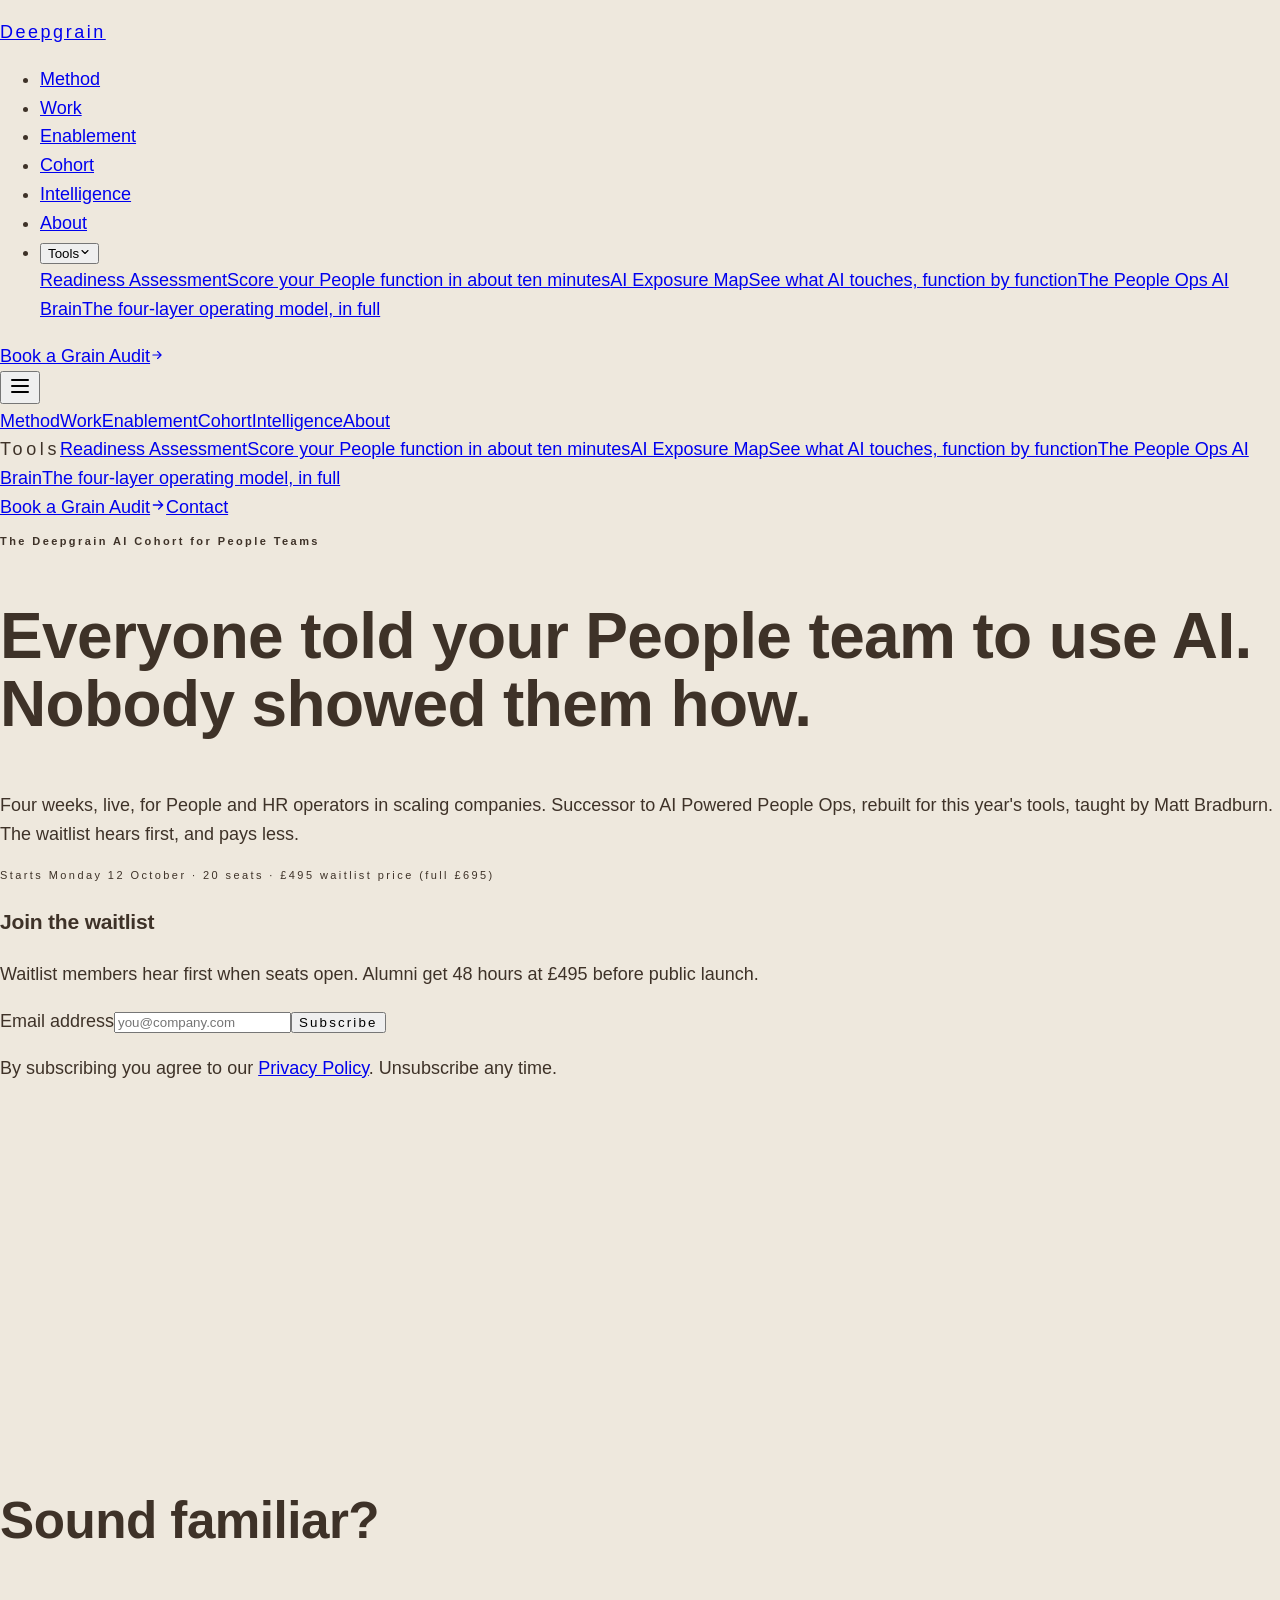
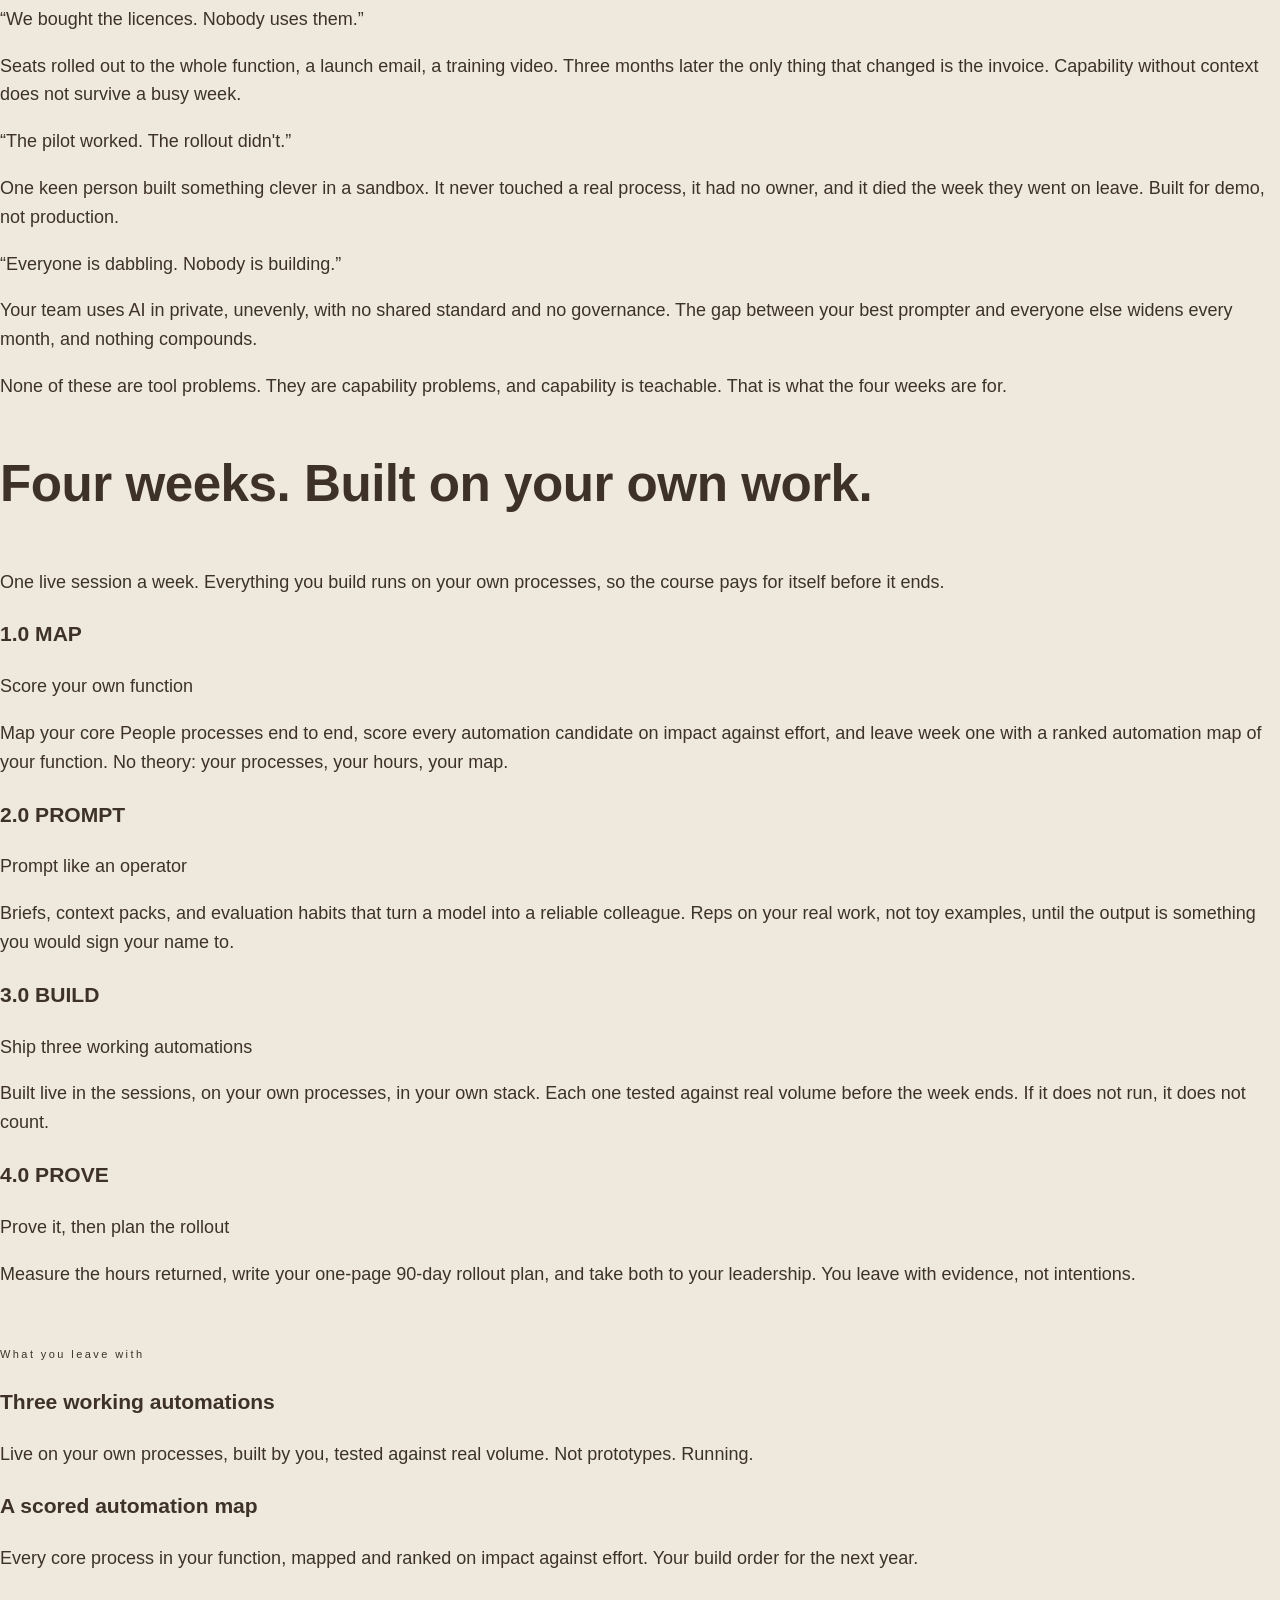
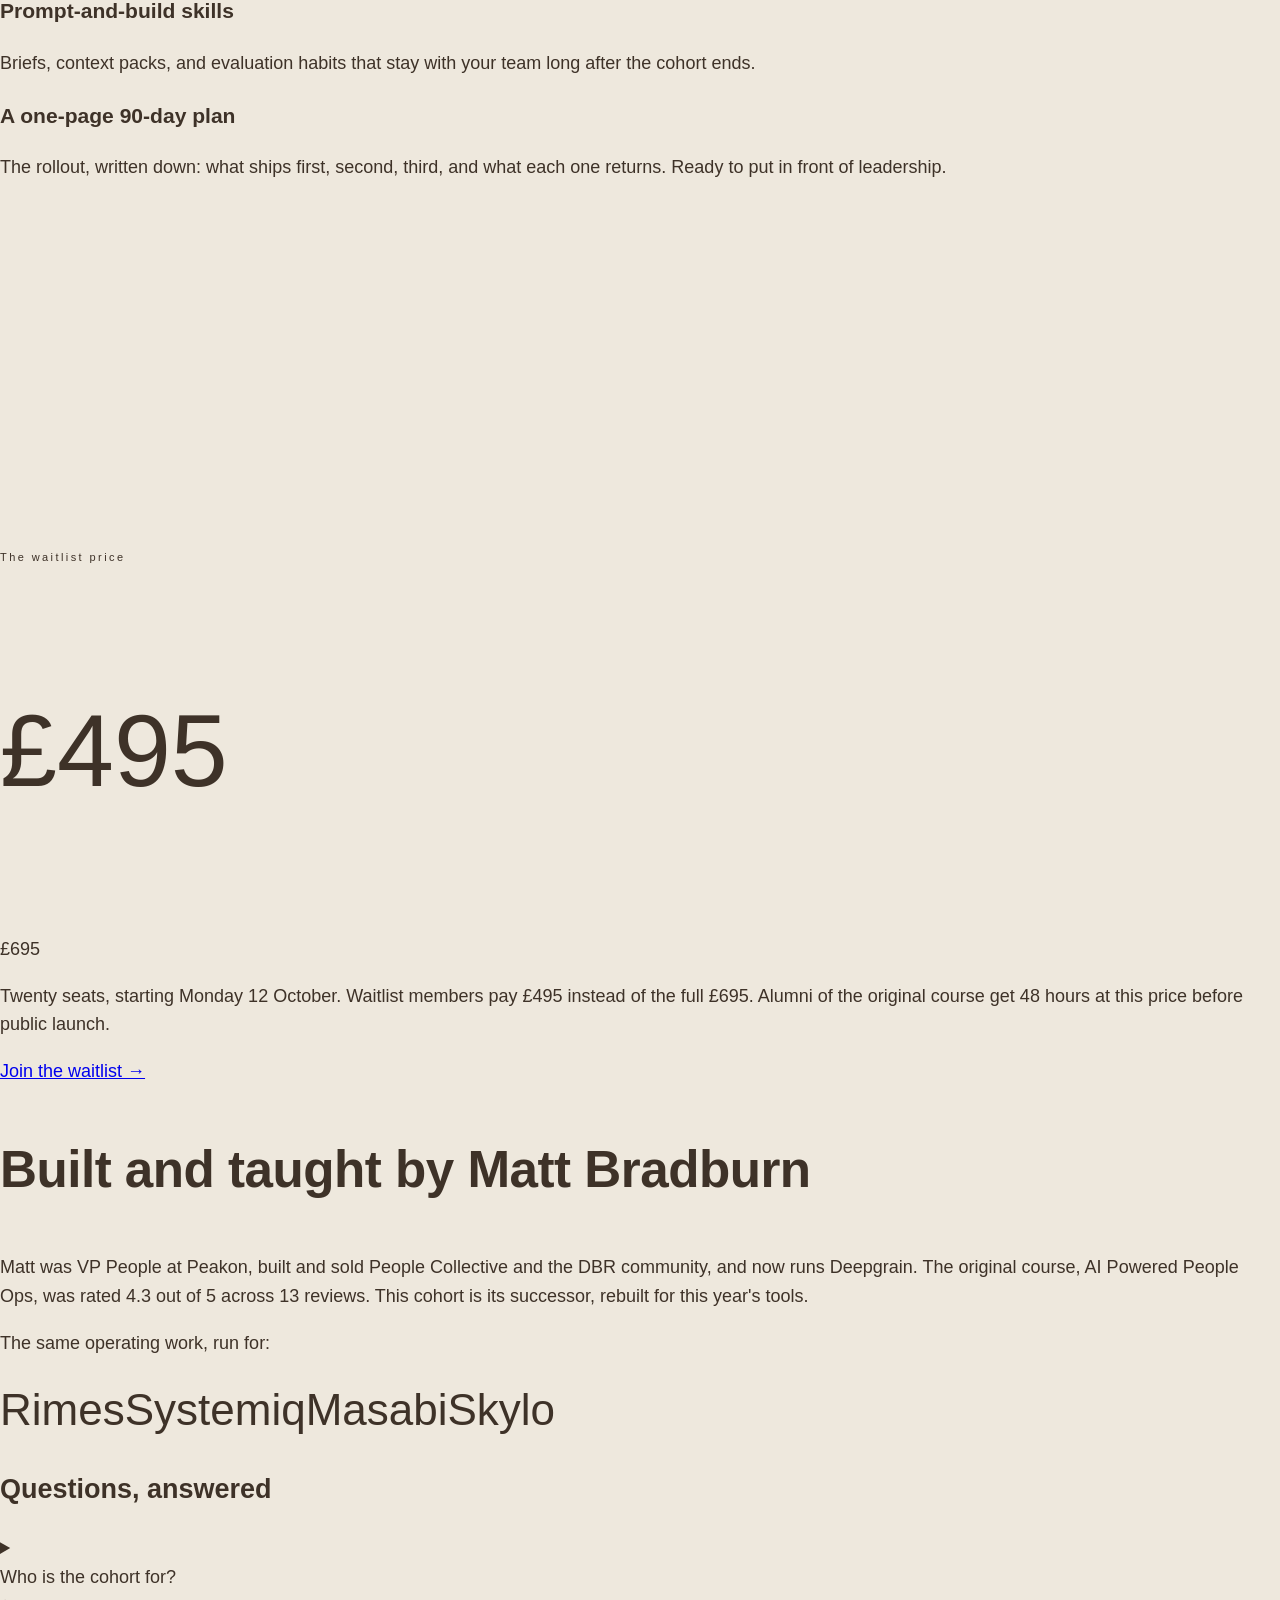
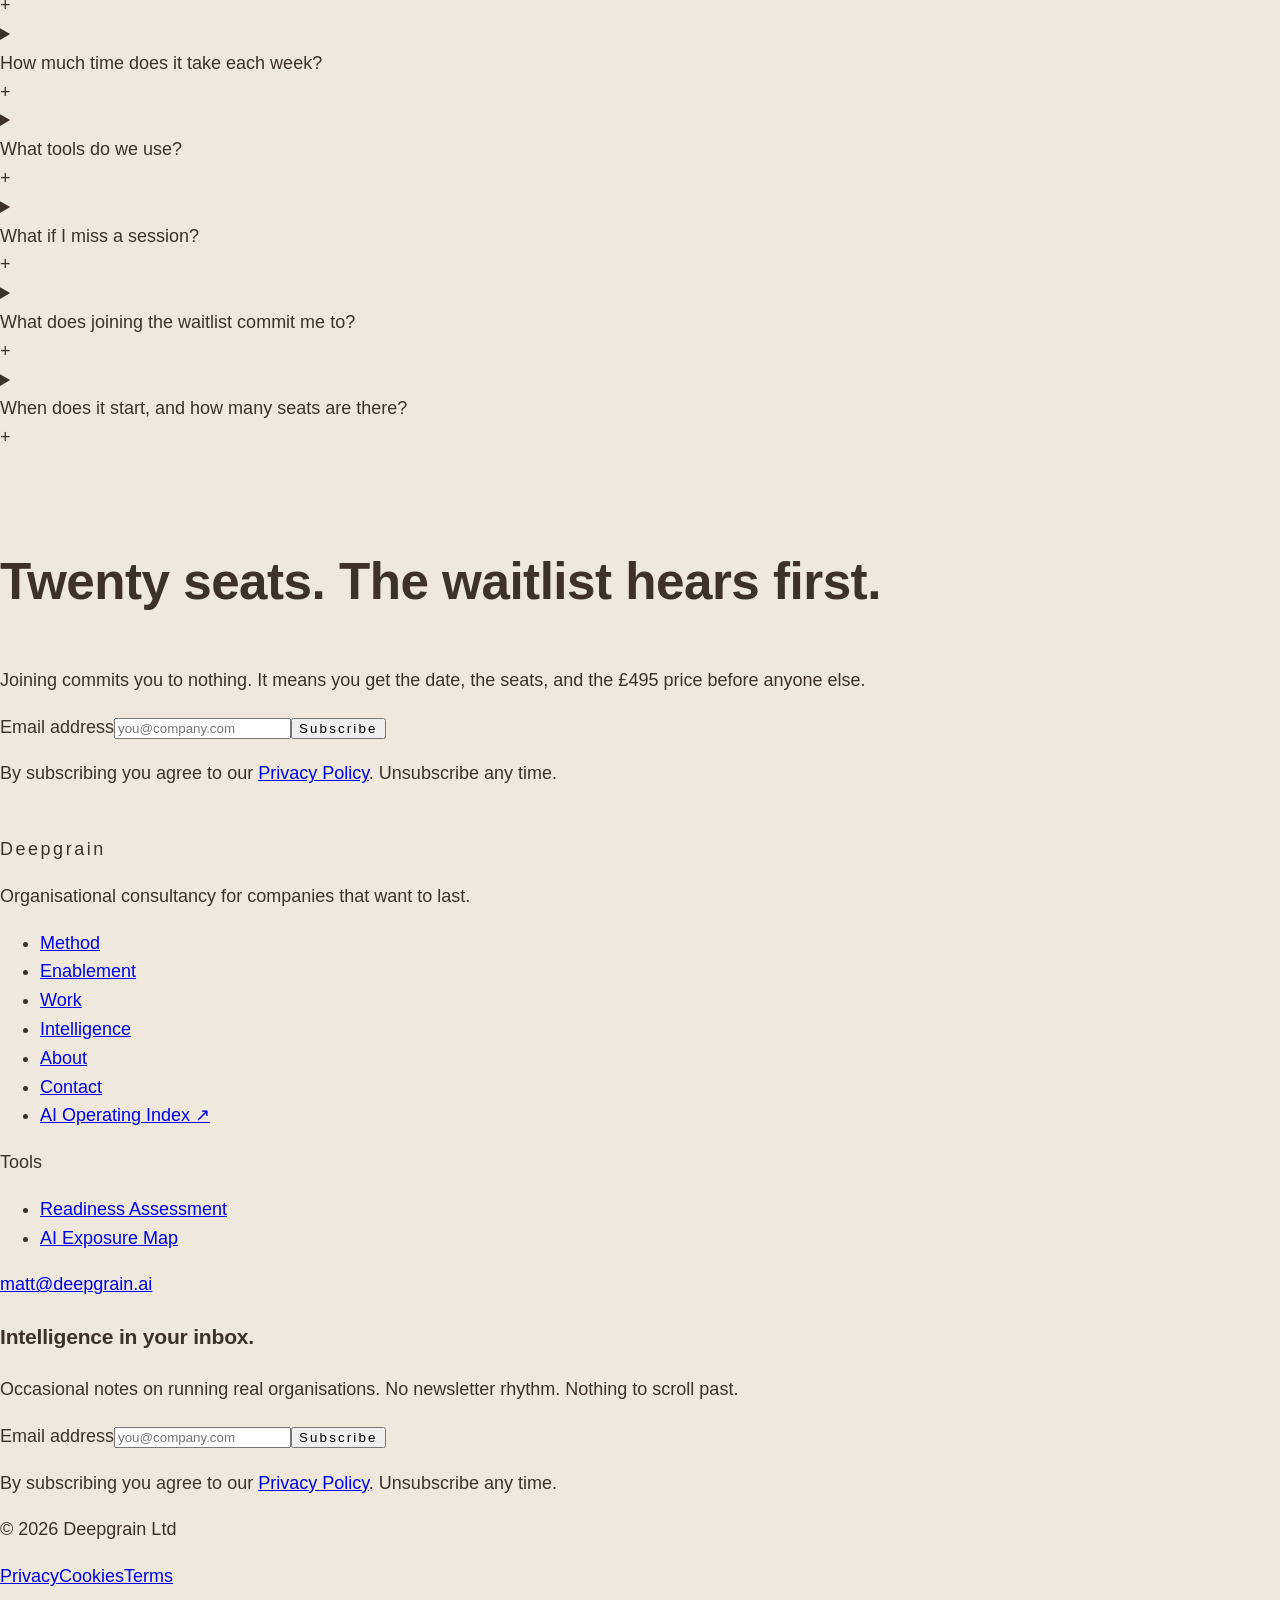
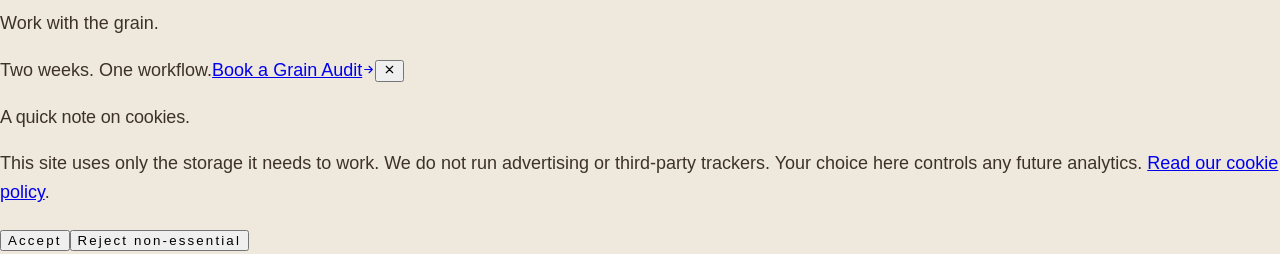
==== commit 09c4a43c: "Prefix remaining root-absolute asset paths with pages base" ====
--- a/waitlist/index.html
+++ b/waitlist/index.html
@@ -136,7 +136,7 @@
 <link rel="modulepreload" as="script" crossorigin="" href="/deepgrain-waitlist/assets/LogoCarousel-CWQDDSxD.js"><link rel="modulepreload" as="script" crossorigin="" href="/deepgrain-waitlist/assets/Eyebrow-QkmQ08b_.js"><link rel="modulepreload" as="script" crossorigin="" href="/deepgrain-waitlist/assets/SimpleAIPrimer-mYj8cdsC.js"><link rel="modulepreload" as="script" crossorigin="" href="/deepgrain-waitlist/assets/PillButton-B5LBiC33.js"><link rel="modulepreload" as="script" crossorigin="" href="/deepgrain-waitlist/assets/IntelligenceTeaser-J3jcI8MO.js"><link rel="modulepreload" as="script" crossorigin="" href="/deepgrain-waitlist/assets/intelligence-Db3AA8lj.js"><link rel="modulepreload" as="script" crossorigin="" href="/deepgrain-waitlist/assets/ArticleCard-CVekBE_1.js"><link rel="modulepreload" as="script" crossorigin="" href="/deepgrain-waitlist/assets/HomeFAQ-N5BBAhmT.js"><link rel="modulepreload" as="script" crossorigin="" href="/deepgrain-waitlist/assets/FAQ-Kgawy8h0.js"><link rel="modulepreload" as="script" crossorigin="" href="/deepgrain-waitlist/assets/ScrollReveal-BjOLxTqJ.js"><link rel="modulepreload" as="script" crossorigin="" href="/deepgrain-waitlist/assets/BrassRule-DKjkiqYJ.js"><link rel="modulepreload" as="script" crossorigin="" href="/deepgrain-waitlist/assets/EmailCapture-DnC5C4Vb.js"><link rel="modulepreload" as="script" crossorigin="" href="/deepgrain-waitlist/assets/client-vf7xoWvQ.js"><link rel="modulepreload" as="script" crossorigin="" href="/deepgrain-waitlist/assets/types-4og3oiYD.js"><script type="application/ld+json" data-rh="true">{"@context":"https://schema.org","@type":"Organization","@id":"https://www.deepgrain.ai/#organization","name":"Deepgrain","url":"https://www.deepgrain.ai","logo":{"@type":"ImageObject","url":"https://www.deepgrain.ai/og-image.png"},"founder":{"@id":"https://www.deepgrain.ai/about#matthew-bradburn"},"description":"Organisational consultancy that reads the grain of how a company actually operates, then changes it without breaking what works.","sameAs":["https://www.linkedin.com/company/deepgrain"]}</script><script type="application/ld+json" data-rh="true">{"@context":"https://schema.org","@type":"Person","@id":"https://www.deepgrain.ai/about#matthew-bradburn","name":"Matthew Bradburn","url":"https://www.deepgrain.ai/about","jobTitle":"Operating consultant","worksFor":{"@id":"https://www.deepgrain.ai/#organization"},"description":"Operating consultant working with founders and operating leaders building AI-native, defence, financial data, transit, and climate companies.","sameAs":["https://www.linkedin.com/in/matthewbradburn"]}</script><script type="application/ld+json" data-rh="true">{"@context":"https://schema.org","@type":"WebSite","@id":"https://www.deepgrain.ai/#website","url":"https://www.deepgrain.ai","name":"Deepgrain","publisher":{"@id":"https://www.deepgrain.ai/#organization"},"inLanguage":"en-GB"}</script><script type="application/ld+json" data-rh="true">{"@context":"https://schema.org","@type":"ProfessionalService","@id":"https://www.deepgrain.ai/#service","name":"Deepgrain","url":"https://www.deepgrain.ai","parentOrganization":{"@id":"https://www.deepgrain.ai/#organization"},"founder":{"@id":"https://www.deepgrain.ai/about#matthew-bradburn"},"serviceType":["Organisational consultancy","AI operating systems","AI enablement","Operating diagnostics"],"areaServed":[{"@type":"Country","name":"United Kingdom"},{"@type":"Place","name":"Europe"},{"@type":"Place","name":"North America"}],"audience":{"@type":"BusinessAudience","audienceType":"Founder-led companies in AI-native, defence, financial data, transit and climate sectors"}}</script><script async="" src="https://www.googletagmanager.com/gtag/js?id=G-93DFWMX8GP"></script><link rel="modulepreload" as="script" crossorigin="" href="/deepgrain-waitlist/assets/Waitlist-CJkPrbyt.js"><link rel="modulepreload" as="script" crossorigin="" href="/deepgrain-waitlist/assets/GrainFlow-BEZh9Vbi.js"><script async="" src="https://www.googletagmanager.com/gtag/js?id=G-93DFWMX8GP"></script><link rel="canonical" href="https://www.deepgrain.ai/waitlist" data-rh="true"><meta name="description" content="Four weeks, live, for People and HR operators in scaling companies. Ship three working automations on your own processes and leave with a 90-day rollout plan. Waitlist price £495 (full £695). Starts Monday 12 October, 20 seats." data-rh="true"><meta property="og:title" content="The Deepgrain AI Cohort for People Teams | Waitlist" data-rh="true"><meta property="og:description" content="Four weeks, live, for People and HR operators in scaling companies. Ship three working automations on your own processes and leave with a 90-day rollout plan. Waitlist price £495 (full £695). Starts Monday 12 October, 20 seats." data-rh="true"><meta property="og:url" content="https://www.deepgrain.ai/waitlist" data-rh="true"><meta property="og:type" content="website" data-rh="true"><meta property="og:image" content="https://www.deepgrain.ai/og-image.png" data-rh="true"><meta property="og:image:width" content="1200" data-rh="true"><meta property="og:image:height" content="630" data-rh="true"><meta name="twitter:card" content="summary_large_image" data-rh="true"><meta name="twitter:title" content="The Deepgrain AI Cohort for People Teams | Waitlist" data-rh="true"><meta name="twitter:description" content="Four weeks, live, for People and HR operators in scaling companies. Ship three working automations on your own processes and leave with a 90-day rollout plan. Waitlist price £495 (full £695). Starts Monday 12 October, 20 seats." data-rh="true"><meta name="twitter:image" content="https://www.deepgrain.ai/og-image.png" data-rh="true"><script type="application/ld+json" data-rh="true">{"@context":"https://schema.org","@type":"Course","name":"The Deepgrain AI Cohort for People Teams","description":"Four weeks, live, for People and HR operators in scaling companies. Map your function, learn to prompt like an operator, ship three working automations on your own processes, and leave with a one-page 90-day rollout plan. Successor to AI Powered People Ops, taught by Matt Bradburn.","provider":{"@type":"Organization","name":"Deepgrain","sameAs":"https://www.deepgrain.ai"},"offers":{"@type":"Offer","price":"495","priceCurrency":"GBP","category":"Waitlist","availability":"https://schema.org/PreOrder"}}</script><script type="application/ld+json" data-rh="true">{"@context":"https://schema.org","@type":"FAQPage","mainEntity":[{"@type":"Question","name":"Who is the cohort for?","acceptedAnswer":{"@type":"Answer","text":"People and HR operators in scaling companies: Heads of People, People Ops leads, HRBPs, and People team generalists who own processes and want to automate them. No technical background needed. If you can describe a process, you can build on it."}},{"@type":"Question","name":"How much time does it take each week?","acceptedAnswer":{"@type":"Answer","text":"One live session a week plus build time on your own processes, roughly three to four hours in total. The build time is the course: you ship real automations on real work, so the hours come back."}},{"@type":"Question","name":"What tools do we use?","acceptedAnswer":{"@type":"Answer","text":"The current generation of AI tools for operators, chosen to fit what scaling companies already run. If your company has approved tools, we build inside them."}},{"@type":"Question","name":"What if I miss a session?","acceptedAnswer":{"@type":"Answer","text":"Every session is recorded and you keep the materials. The build work carries across weeks, so you can catch up without losing the thread."}},{"@type":"Question","name":"What does joining the waitlist commit me to?","acceptedAnswer":{"@type":"Answer","text":"Nothing. It means you hear first when seats open, and waitlist members pay £495 instead of the full £695. Alumni of the original course get 48 hours at the waitlist price before public launch."}},{"@type":"Question","name":"When does it start, and how many seats are there?","acceptedAnswer":{"@type":"Answer","text":"Monday 12 October, live, four weeks. Twenty seats, because the build work is reviewed by hand."}}]}</script></head>
 
   <body>
-    <div id="root"><div role="region" aria-label="Notifications (F8)" tabindex="-1" style="pointer-events: none;"><ol tabindex="-1" class="fixed top-0 z-[100] flex max-h-screen w-full flex-col-reverse p-4 sm:bottom-0 sm:right-0 sm:top-auto sm:flex-col md:max-w-[420px]"></ol></div><div class="min-h-screen flex flex-col bg-linen" data-prerender-ready="true"><nav class="fixed top-0 inset-x-0 z-50 transition-all duration-300 bg-green/95 backdrop-blur-md"><div class="container-grain flex items-center justify-between h-24 md:h-28"><a class="font-display text-cream uppercase font-semibold text-2xl md:text-3xl" href="/deepgrain-waitlist/" data-discover="true" style="letter-spacing: 0.14em;">Deepgrain</a><div class="hidden md:flex items-center gap-9"><ul class="flex items-center gap-9"><li class="relative"><a class="font-sans uppercase text-[11px] tracking-[0.12em] transition-opacity duration-200 text-cream/70 hover:opacity-100" href="/deepgrain-waitlist/method" data-discover="true">Method</a></li><li class="relative"><a class="font-sans uppercase text-[11px] tracking-[0.12em] transition-opacity duration-200 text-cream/70 hover:opacity-100" href="/deepgrain-waitlist/work" data-discover="true">Work</a></li><li class="relative"><a class="font-sans uppercase text-[11px] tracking-[0.12em] transition-opacity duration-200 text-cream/70 hover:opacity-100" href="/deepgrain-waitlist/enablement" data-discover="true">Enablement</a></li><li class="relative"><a aria-current="page" class="font-sans uppercase text-[11px] tracking-[0.12em] transition-opacity duration-200 text-cream opacity-100" href="/deepgrain-waitlist/waitlist" data-discover="true">Cohort</a><span aria-hidden="true" class="absolute -bottom-2 left-0 right-0 h-px bg-brass animate-[fade-in-up_0.4s_ease-out_both]"></span></li><li class="relative"><a class="font-sans uppercase text-[11px] tracking-[0.12em] transition-opacity duration-200 text-cream/70 hover:opacity-100" href="/deepgrain-waitlist/intelligence" data-discover="true">Intelligence</a></li><li class="relative"><a class="font-sans uppercase text-[11px] tracking-[0.12em] transition-opacity duration-200 text-cream/70 hover:opacity-100" href="/deepgrain-waitlist/about" data-discover="true">About</a></li><li class="relative group"><button type="button" aria-haspopup="true" aria-expanded="false" class="font-sans uppercase text-[11px] tracking-[0.12em] transition-opacity duration-200 inline-flex items-center gap-1.5 cursor-pointer text-cream/70 hover:opacity-100">Tools<svg width="12" height="12" viewBox="0 0 24 24" fill="none" aria-hidden="true" class="opacity-60 transition-transform duration-300 group-hover:rotate-180 group-focus-within:rotate-180"><path d="m6 9 6 6 6-6" stroke="currentColor" stroke-width="2.2" stroke-linecap="round" stroke-linejoin="round"></path></svg></button><div class="absolute right-0 top-full pt-5 transition-all duration-200 ease-[cubic-bezier(0.32,0.72,0,1)] opacity-0 invisible translate-y-1 group-hover:opacity-100 group-hover:visible group-hover:translate-y-0 group-focus-within:opacity-100 group-focus-within:visible group-focus-within:translate-y-0"><div class="w-[320px] rounded-[16px] bg-bark ring-1 ring-cream/15 shadow-[0_30px_60px_-15px_rgba(0,0,0,0.6)] p-2"><a class="block rounded-[10px] px-3.5 py-3 transition-colors duration-200 hover:bg-cream/[0.06]" href="/deepgrain-waitlist/readiness" data-discover="true"><span class="block font-sans uppercase text-[11px] tracking-[0.12em] text-cream">Readiness Assessment</span><span class="block font-display italic text-[13px] leading-snug text-cream/55 mt-0.5">Score your People function in about ten minutes</span></a><a class="block rounded-[10px] px-3.5 py-3 transition-colors duration-200 hover:bg-cream/[0.06]" href="/deepgrain-waitlist/exposure-map" data-discover="true"><span class="block font-sans uppercase text-[11px] tracking-[0.12em] text-cream">AI Exposure Map</span><span class="block font-display italic text-[13px] leading-snug text-cream/55 mt-0.5">See what AI touches, function by function</span></a><a class="block rounded-[10px] px-3.5 py-3 transition-colors duration-200 hover:bg-cream/[0.06]" href="/deepgrain-waitlist/brain" data-discover="true"><span class="block font-sans uppercase text-[11px] tracking-[0.12em] text-cream">The People Ops AI Brain</span><span class="block font-display italic text-[13px] leading-snug text-cream/55 mt-0.5">The four-layer operating model, in full</span></a></div></div></li></ul><a class="group inline-flex items-center gap-1 rounded-full bg-cream text-green pl-5 pr-2.5 py-2 font-sans uppercase text-[11px] tracking-[0.12em] transition-all duration-500 ease-[cubic-bezier(0.32,0.72,0,1)] hover:bg-cream/90 active:scale-[0.98] shadow-[0_1px_0_hsl(var(--cream)/0.6)_inset]" href="/deepgrain-waitlist/grain-audit" data-discover="true">Book a Grain Audit<span class="ml-0.5 inline-flex h-6 w-6 items-center justify-center rounded-full bg-green/10 text-green transition-transform duration-500 ease-[cubic-bezier(0.32,0.72,0,1)] group-hover:translate-x-0.5"><svg width="14" height="14" viewBox="0 0 24 24" fill="none" aria-hidden="true"><path d="M5 12h14M13 6l6 6-6 6" stroke="currentColor" stroke-width="2" stroke-linecap="round" stroke-linejoin="round"></path></svg></span></a></div><button type="button" aria-label="Open menu" aria-expanded="false" class="md:hidden text-cream p-2 -mr-2"><svg xmlns="http://www.w3.org/2000/svg" width="24" height="24" viewBox="0 0 24 24" fill="none" stroke="currentColor" stroke-width="2" stroke-linecap="round" stroke-linejoin="round" class="lucide lucide-menu"><line x1="4" x2="20" y1="12" y2="12"></line><line x1="4" x2="20" y1="6" y2="6"></line><line x1="4" x2="20" y1="18" y2="18"></line></svg></button></div></nav><div class="fixed inset-0 z-40 bg-green md:hidden transition-transform duration-[400ms] ease-[cubic-bezier(0.25,0.1,0.25,1)] overflow-y-auto -translate-y-full pointer-events-none" aria-hidden="true"><div class="min-h-full flex flex-col justify-center px-8 pt-28 pb-12 gap-8"><nav class="flex flex-col gap-5"><a class="font-display text-cream text-4xl leading-none" href="/deepgrain-waitlist/method" data-discover="true">Method</a><a class="font-display text-cream text-4xl leading-none" href="/deepgrain-waitlist/work" data-discover="true">Work</a><a class="font-display text-cream text-4xl leading-none" href="/deepgrain-waitlist/enablement" data-discover="true">Enablement</a><a class="font-display text-cream text-4xl leading-none" href="/deepgrain-waitlist/waitlist" data-discover="true">Cohort</a><a class="font-display text-cream text-4xl leading-none" href="/deepgrain-waitlist/intelligence" data-discover="true">Intelligence</a><a class="font-display text-cream text-4xl leading-none" href="/deepgrain-waitlist/about" data-discover="true">About</a></nav><div class="h-px bg-cream/15"></div><div class="flex flex-col gap-4"><span class="font-sans uppercase text-brass text-[11px]" style="letter-spacing: 0.2em;">Tools</span><a class="flex flex-col" href="/deepgrain-waitlist/readiness" data-discover="true"><span class="font-display text-cream text-2xl leading-tight">Readiness Assessment</span><span class="font-display italic text-cream/55 text-[15px] mt-0.5">Score your People function in about ten minutes</span></a><a class="flex flex-col" href="/deepgrain-waitlist/exposure-map" data-discover="true"><span class="font-display text-cream text-2xl leading-tight">AI Exposure Map</span><span class="font-display italic text-cream/55 text-[15px] mt-0.5">See what AI touches, function by function</span></a><a class="flex flex-col" href="/deepgrain-waitlist/brain" data-discover="true"><span class="font-display text-cream text-2xl leading-tight">The People Ops AI Brain</span><span class="font-display italic text-cream/55 text-[15px] mt-0.5">The four-layer operating model, in full</span></a></div><a class="group mt-2 inline-flex items-center justify-between gap-2 rounded-full bg-cream text-green pl-7 pr-3 py-4 font-sans uppercase text-[13px] tracking-[0.12em]" href="/deepgrain-waitlist/grain-audit" data-discover="true">Book a Grain Audit<span class="inline-flex h-8 w-8 items-center justify-center rounded-full bg-green/10 text-green"><svg width="16" height="16" viewBox="0 0 24 24" fill="none" aria-hidden="true"><path d="M5 12h14M13 6l6 6-6 6" stroke="currentColor" stroke-width="2" stroke-linecap="round" stroke-linejoin="round"></path></svg></span></a><a class="font-sans uppercase text-cream/50 text-[11px] tracking-[0.2em] mt-1" href="/deepgrain-waitlist/contact" data-discover="true">Contact</a></div></div><main class="flex-1 [&amp;_section+section]:brass-rule [&amp;_section:first-of-type:not([data-no-rule])]:brass-rule"><section class="relative bg-green text-cream overflow-hidden" data-no-rule="true"><div class="relative container-grain pt-24 pb-16 md:pt-36 md:pb-24"><div class="fade-in-up"><p class="font-sans uppercase text-brass mb-10" style="font-size: 11px; letter-spacing: 0.22em; font-weight: 600;">The Deepgrain AI Cohort for People Teams</p><h1 class="font-display font-semibold max-w-4xl" style="font-size: clamp(34px, 5vw, 64px); line-height: 1.05; letter-spacing: -0.01em;">Everyone told your People team to use AI. Nobody showed them how.</h1></div><div class="fade-in-up fade-in-up-2 mt-10 max-w-2xl"><p class="text-cream/85 text-lg md:text-xl leading-relaxed">Four weeks, live, for People and HR operators in scaling companies. Successor to AI Powered People Ops, rebuilt for this year's tools, taught by Matt Bradburn. The waitlist hears first, and pays less.</p><p class="mt-6 font-sans font-semibold uppercase text-brass" style="font-size: 11px; letter-spacing: 0.22em;">Starts Monday 12 October · 20 seats · £495 waitlist price (full £695)</p></div><div id="join" class="fade-in-up fade-in-up-3 mt-12 max-w-2xl scroll-mt-28"><div class="w-full"><h3 class="font-display text-2xl md:text-3xl lg:text-4xl leading-tight mb-4 text-cream" style="letter-spacing: -0.01em;">Join the waitlist</h3><p class="text-base leading-relaxed mb-6 max-w-xl text-cream/70">Waitlist members hear first when seats open. Alumni get 48 hours at £495 before public launch.</p><form class="flex flex-col sm:flex-row gap-3 max-w-xl"><label for="email-course-waitlist" class="sr-only">Email address</label><input id="email-course-waitlist" type="email" required="" autocomplete="email" placeholder="you@company.com" class="flex-1 bg-transparent border-0 border-b py-3 px-1 font-sans text-base focus:outline-none transition-colors border-cream/30 focus:border-cream/80 text-cream placeholder:text-cream/40" value=""><button type="submit" class="font-sans uppercase text-[11px] px-6 py-3 rounded-full border transition-colors disabled:opacity-50 border-brass text-brass hover:bg-brass hover:text-walnut" style="letter-spacing: 0.16em;">Subscribe</button></form><p class="mt-4 text-xs leading-relaxed max-w-xl text-cream/50">By subscribing you agree to our <a class="underline underline-offset-2 transition-colors hover:text-cream" href="/deepgrain-waitlist/privacy" data-discover="true">Privacy Policy</a>. Unsubscribe any time.</p></div></div></div><div aria-hidden="true" class="pointer-events-none overflow-hidden absolute inset-x-0 -bottom-4 h-36" style="opacity: 0.12;"><div class="grain-drift w-[200%] flex"><svg viewBox="0 0 2400 300" preserveAspectRatio="none" class="w-1/2 h-full shrink-0"><g fill="none" stroke="hsl(var(--walnut))" stroke-width="1" stroke-linecap="round"><path d="M 0 13.3 L 60 14.8 L 120 15.9 L 180 16.4 L 240 16.0 L 300 14.6 L 360 12.1 L 420 8.7 L 480 4.5 L 540 -0.4 L 600 -5.8 L 660 -11.5 L 720 -17.4 L 780 -23.7 L 840 -30.4 L 900 -37.9 L 960 -45.6 L 1020 -51.0 L 1080 -48.5 L 1140 -38.7 L 1200 -27.3 L 1260 -17.4 L 1320 -9.8 L 1380 -4.5 L 1440 -1.0 L 1500 1.0 L 1560 1.9 L 1620 2.0 L 1680 1.7 L 1740 1.5 L 1800 1.5 L 1860 2.2 L 1920 3.5 L 1980 5.5 L 2040 8.1 L 2100 11.1 L 2160 14.3 L 2220 17.4 L 2280 20.2 L 2340 22.3 L 2400 23.6" opacity="0.35"></path><path d="M 0 48.3 L 60 48.7 L 120 48.3 L 180 47.0 L 240 44.7 L 300 41.5 L 360 37.6 L 420 33.3 L 480 28.8 L 540 24.3 L 600 19.9 L 660 15.5 L 720 11.2 L 780 6.4 L 840 0.6 L 900 -7.0 L 960 -16.7 L 1020 -25.7 L 1080 -23.7 L 1140 -11.1 L 1200 1.6 L 1260 11.2 L 1320 17.6 L 1380 21.7 L 1440 24.1 L 1500 25.4 L 1560 26.1 L 1620 26.8 L 1680 27.6 L 1740 29.0 L 1800 30.9 L 1860 33.4 L 1920 36.5 L 1980 39.9 L 2040 43.3 L 2100 46.5 L 2160 49.2 L 2220 51.3 L 2280 52.5 L 2340 52.7 L 2400 52.1" opacity="0.51"></path><path d="M 0 80.2 L 60 78.8 L 120 76.5 L 180 73.5 L 240 69.9 L 300 66.1 L 360 62.2 L 420 58.5 L 480 55.1 L 540 52.1 L 600 49.5 L 660 46.9 L 720 44.0 L 780 40.1 L 840 34.3 L 900 25.4 L 960 11.7 L 1020 -4.8 L 1080 -4.5 L 1140 12.6 L 1200 26.8 L 1260 36.0 L 1320 41.9 L 1380 45.7 L 1440 48.3 L 1500 50.4 L 1560 52.4 L 1620 54.8 L 1680 57.5 L 1740 60.8 L 1800 64.4 L 1860 68.1 L 1920 71.8 L 1980 75.2 L 2040 77.9 L 2100 79.9 L 2160 81.0 L 2220 81.2 L 2280 80.5 L 2340 79.1 L 2400 77.4" opacity="0.6699999999999999"></path><path d="M 0 107.9 L 60 105.0 L 120 101.6 L 180 98.0 L 240 94.6 L 300 91.5 L 360 89.0 L 420 87.0 L 480 85.5 L 540 84.3 L 600 83.2 L 660 81.6 L 720 79.1 L 780 74.8 L 840 67.7 L 900 56.4 L 960 38.1 L 1020 10.0 L 1080 8.5 L 1140 33.7 L 1200 49.7 L 1260 59.6 L 1320 66.1 L 1380 70.9 L 1440 75.0 L 1500 78.9 L 1560 82.9 L 1620 87.1 L 1680 91.4 L 1740 95.7 L 1800 99.8 L 1860 103.3 L 1920 106.2 L 1980 108.2 L 2040 109.2 L 2100 109.3 L 2160 108.6 L 2220 107.2 L 2280 105.5 L 2340 103.7 L 2400 102.1" opacity="0.83"></path><path d="M 0 166.4 L 60 164.9 L 120 163.9 L 180 163.6 L 240 164.2 L 300 165.7 L 360 168.4 L 420 172.0 L 480 176.4 L 540 181.5 L 600 187.1 L 660 193.1 L 720 199.5 L 780 206.7 L 840 215.4 L 900 227.0 L 960 244.9 L 1020 277.2 L 1080 274.8 L 1140 237.9 L 1200 216.3 L 1260 202.3 L 1320 192.8 L 1380 186.5 L 1440 182.5 L 1500 180.2 L 1560 179.2 L 1620 179.0 L 1680 179.1 L 1740 179.1 L 1800 178.9 L 1860 178.1 L 1920 176.6 L 1980 174.4 L 2040 171.7 L 2100 168.6 L 2160 165.4 L 2220 162.3 L 2280 159.6 L 2340 157.6 L 2400 156.4" opacity="0.35"></path><path d="M 0 191.5 L 60 191.2 L 120 191.7 L 180 193.2 L 240 195.7 L 300 199.0 L 360 202.9 L 420 207.3 L 480 211.8 L 540 216.3 L 600 220.8 L 660 225.1 L 720 229.7 L 780 234.9 L 840 241.7 L 900 251.7 L 960 267.6 L 1020 292.7 L 1080 290.8 L 1140 262.3 L 1200 243.5 L 1260 231.6 L 1320 224.2 L 1380 219.6 L 1440 217.0 L 1500 215.5 L 1560 214.6 L 1620 213.7 L 1680 212.7 L 1740 211.2 L 1800 209.1 L 1860 206.4 L 1920 203.2 L 1980 199.8 L 2040 196.4 L 2100 193.2 L 2160 190.5 L 2220 188.6 L 2280 187.6 L 2340 187.4 L 2400 188.1" opacity="0.51"></path><path d="M 0 219.8 L 60 221.3 L 120 223.7 L 180 226.9 L 240 230.5 L 300 234.3 L 360 238.2 L 420 241.8 L 480 245.0 L 540 247.8 L 600 250.3 L 660 252.8 L 720 255.6 L 780 259.5 L 840 265.3 L 900 274.3 L 960 288.0 L 1020 304.7 L 1080 304.5 L 1140 287.5 L 1200 273.5 L 1260 264.3 L 1320 258.5 L 1380 254.7 L 1440 252.0 L 1500 249.8 L 1560 247.7 L 1620 245.2 L 1680 242.3 L 1740 238.9 L 1800 235.3 L 1860 231.5 L 1920 227.8 L 1980 224.5 L 2040 221.8 L 2100 220.0 L 2160 219.0 L 2220 219.0 L 2280 219.8 L 2340 221.2 L 2400 223.0" opacity="0.6699999999999999"></path><path d="M 0 252.3 L 60 255.4 L 120 258.8 L 180 262.3 L 240 265.6 L 300 268.5 L 360 271.0 L 420 272.8 L 480 274.1 L 540 275.0 L 600 276.0 L 660 277.3 L 720 279.6 L 780 283.3 L 840 289.4 L 900 298.4 L 960 310.7 L 1020 322.9 L 1080 324.5 L 1140 315.4 L 1200 305.6 L 1260 298.2 L 1320 292.7 L 1380 288.3 L 1440 284.4 L 1500 280.6 L 1560 276.6 L 1620 272.4 L 1680 268.0 L 1740 263.7 L 1800 259.7 L 1860 256.3 L 1920 253.5 L 1980 251.7 L 2040 250.8 L 2100 250.9 L 2160 251.7 L 2220 253.1 L 2280 254.9 L 2340 256.7 L 2400 258.1" opacity="0.83"></path><path d="M 0 287.5 L 60 290.7 L 120 293.7 L 180 296.1 L 240 297.9 L 300 299.0 L 360 299.5 L 420 299.5 L 480 299.4 L 540 299.5 L 600 300.1 L 660 301.8 L 720 304.9 L 780 309.8 L 840 316.9 L 900 326.3 L 960 337.5 L 1020 347.2 L 1080 349.6 L 1140 344.5 L 1200 337.0 L 1260 330.0 L 1320 323.8 L 1380 318.0 L 1440 312.5 L 1500 307.1 L 1560 301.8 L 1620 296.9 L 1680 292.4 L 1740 288.7 L 1800 285.8 L 1860 283.9 L 1920 283.0 L 1980 283.1 L 2040 283.9 L 2100 285.3 L 2160 287.0 L 2220 288.5 L 2280 289.8 L 2340 290.4 L 2400 290.3" opacity="0.35"></path><ellipse cx="1050" cy="150" rx="52" ry="20" opacity="0.7"></ellipse><ellipse cx="1050" cy="150" rx="30" ry="11" opacity="0.55"></ellipse><ellipse cx="1050" cy="150" rx="12" ry="4.5" opacity="0.45"></ellipse></g></svg><svg viewBox="0 0 2400 300" preserveAspectRatio="none" class="w-1/2 h-full shrink-0"><g fill="none" stroke="hsl(var(--walnut))" stroke-width="1" stroke-linecap="round"><path d="M 0 13.3 L 60 14.8 L 120 15.9 L 180 16.4 L 240 16.0 L 300 14.6 L 360 12.1 L 420 8.7 L 480 4.5 L 540 -0.4 L 600 -5.8 L 660 -11.5 L 720 -17.4 L 780 -23.7 L 840 -30.4 L 900 -37.9 L 960 -45.6 L 1020 -51.0 L 1080 -48.5 L 1140 -38.7 L 1200 -27.3 L 1260 -17.4 L 1320 -9.8 L 1380 -4.5 L 1440 -1.0 L 1500 1.0 L 1560 1.9 L 1620 2.0 L 1680 1.7 L 1740 1.5 L 1800 1.5 L 1860 2.2 L 1920 3.5 L 1980 5.5 L 2040 8.1 L 2100 11.1 L 2160 14.3 L 2220 17.4 L 2280 20.2 L 2340 22.3 L 2400 23.6" opacity="0.35"></path><path d="M 0 48.3 L 60 48.7 L 120 48.3 L 180 47.0 L 240 44.7 L 300 41.5 L 360 37.6 L 420 33.3 L 480 28.8 L 540 24.3 L 600 19.9 L 660 15.5 L 720 11.2 L 780 6.4 L 840 0.6 L 900 -7.0 L 960 -16.7 L 1020 -25.7 L 1080 -23.7 L 1140 -11.1 L 1200 1.6 L 1260 11.2 L 1320 17.6 L 1380 21.7 L 1440 24.1 L 1500 25.4 L 1560 26.1 L 1620 26.8 L 1680 27.6 L 1740 29.0 L 1800 30.9 L 1860 33.4 L 1920 36.5 L 1980 39.9 L 2040 43.3 L 2100 46.5 L 2160 49.2 L 2220 51.3 L 2280 52.5 L 2340 52.7 L 2400 52.1" opacity="0.51"></path><path d="M 0 80.2 L 60 78.8 L 120 76.5 L 180 73.5 L 240 69.9 L 300 66.1 L 360 62.2 L 420 58.5 L 480 55.1 L 540 52.1 L 600 49.5 L 660 46.9 L 720 44.0 L 780 40.1 L 840 34.3 L 900 25.4 L 960 11.7 L 1020 -4.8 L 1080 -4.5 L 1140 12.6 L 1200 26.8 L 1260 36.0 L 1320 41.9 L 1380 45.7 L 1440 48.3 L 1500 50.4 L 1560 52.4 L 1620 54.8 L 1680 57.5 L 1740 60.8 L 1800 64.4 L 1860 68.1 L 1920 71.8 L 1980 75.2 L 2040 77.9 L 2100 79.9 L 2160 81.0 L 2220 81.2 L 2280 80.5 L 2340 79.1 L 2400 77.4" opacity="0.6699999999999999"></path><path d="M 0 107.9 L 60 105.0 L 120 101.6 L 180 98.0 L 240 94.6 L 300 91.5 L 360 89.0 L 420 87.0 L 480 85.5 L 540 84.3 L 600 83.2 L 660 81.6 L 720 79.1 L 780 74.8 L 840 67.7 L 900 56.4 L 960 38.1 L 1020 10.0 L 1080 8.5 L 1140 33.7 L 1200 49.7 L 1260 59.6 L 1320 66.1 L 1380 70.9 L 1440 75.0 L 1500 78.9 L 1560 82.9 L 1620 87.1 L 1680 91.4 L 1740 95.7 L 1800 99.8 L 1860 103.3 L 1920 106.2 L 1980 108.2 L 2040 109.2 L 2100 109.3 L 2160 108.6 L 2220 107.2 L 2280 105.5 L 2340 103.7 L 2400 102.1" opacity="0.83"></path><path d="M 0 166.4 L 60 164.9 L 120 163.9 L 180 163.6 L 240 164.2 L 300 165.7 L 360 168.4 L 420 172.0 L 480 176.4 L 540 181.5 L 600 187.1 L 660 193.1 L 720 199.5 L 780 206.7 L 840 215.4 L 900 227.0 L 960 244.9 L 1020 277.2 L 1080 274.8 L 1140 237.9 L 1200 216.3 L 1260 202.3 L 1320 192.8 L 1380 186.5 L 1440 182.5 L 1500 180.2 L 1560 179.2 L 1620 179.0 L 1680 179.1 L 1740 179.1 L 1800 178.9 L 1860 178.1 L 1920 176.6 L 1980 174.4 L 2040 171.7 L 2100 168.6 L 2160 165.4 L 2220 162.3 L 2280 159.6 L 2340 157.6 L 2400 156.4" opacity="0.35"></path><path d="M 0 191.5 L 60 191.2 L 120 191.7 L 180 193.2 L 240 195.7 L 300 199.0 L 360 202.9 L 420 207.3 L 480 211.8 L 540 216.3 L 600 220.8 L 660 225.1 L 720 229.7 L 780 234.9 L 840 241.7 L 900 251.7 L 960 267.6 L 1020 292.7 L 1080 290.8 L 1140 262.3 L 1200 243.5 L 1260 231.6 L 1320 224.2 L 1380 219.6 L 1440 217.0 L 1500 215.5 L 1560 214.6 L 1620 213.7 L 1680 212.7 L 1740 211.2 L 1800 209.1 L 1860 206.4 L 1920 203.2 L 1980 199.8 L 2040 196.4 L 2100 193.2 L 2160 190.5 L 2220 188.6 L 2280 187.6 L 2340 187.4 L 2400 188.1" opacity="0.51"></path><path d="M 0 219.8 L 60 221.3 L 120 223.7 L 180 226.9 L 240 230.5 L 300 234.3 L 360 238.2 L 420 241.8 L 480 245.0 L 540 247.8 L 600 250.3 L 660 252.8 L 720 255.6 L 780 259.5 L 840 265.3 L 900 274.3 L 960 288.0 L 1020 304.7 L 1080 304.5 L 1140 287.5 L 1200 273.5 L 1260 264.3 L 1320 258.5 L 1380 254.7 L 1440 252.0 L 1500 249.8 L 1560 247.7 L 1620 245.2 L 1680 242.3 L 1740 238.9 L 1800 235.3 L 1860 231.5 L 1920 227.8 L 1980 224.5 L 2040 221.8 L 2100 220.0 L 2160 219.0 L 2220 219.0 L 2280 219.8 L 2340 221.2 L 2400 223.0" opacity="0.6699999999999999"></path><path d="M 0 252.3 L 60 255.4 L 120 258.8 L 180 262.3 L 240 265.6 L 300 268.5 L 360 271.0 L 420 272.8 L 480 274.1 L 540 275.0 L 600 276.0 L 660 277.3 L 720 279.6 L 780 283.3 L 840 289.4 L 900 298.4 L 960 310.7 L 1020 322.9 L 1080 324.5 L 1140 315.4 L 1200 305.6 L 1260 298.2 L 1320 292.7 L 1380 288.3 L 1440 284.4 L 1500 280.6 L 1560 276.6 L 1620 272.4 L 1680 268.0 L 1740 263.7 L 1800 259.7 L 1860 256.3 L 1920 253.5 L 1980 251.7 L 2040 250.8 L 2100 250.9 L 2160 251.7 L 2220 253.1 L 2280 254.9 L 2340 256.7 L 2400 258.1" opacity="0.83"></path><path d="M 0 287.5 L 60 290.7 L 120 293.7 L 180 296.1 L 240 297.9 L 300 299.0 L 360 299.5 L 420 299.5 L 480 299.4 L 540 299.5 L 600 300.1 L 660 301.8 L 720 304.9 L 780 309.8 L 840 316.9 L 900 326.3 L 960 337.5 L 1020 347.2 L 1080 349.6 L 1140 344.5 L 1200 337.0 L 1260 330.0 L 1320 323.8 L 1380 318.0 L 1440 312.5 L 1500 307.1 L 1560 301.8 L 1620 296.9 L 1680 292.4 L 1740 288.7 L 1800 285.8 L 1860 283.9 L 1920 283.0 L 1980 283.1 L 2040 283.9 L 2100 285.3 L 2160 287.0 L 2220 288.5 L 2280 289.8 L 2340 290.4 L 2400 290.3" opacity="0.35"></path><ellipse cx="1050" cy="150" rx="52" ry="20" opacity="0.7"></ellipse><ellipse cx="1050" cy="150" rx="30" ry="11" opacity="0.55"></ellipse><ellipse cx="1050" cy="150" rx="12" ry="4.5" opacity="0.45"></ellipse></g></svg></div></div></section><section class="bg-linen text-walnut" data-no-rule="true"><div class="container-grain py-20 md:py-28"><div class="h-px w-10 bg-brass/30 mb-10"></div><h2 class="font-display font-semibold max-w-3xl" style="font-size: clamp(30px, 4vw, 56px); letter-spacing: -0.01em;">Sound familiar?</h2><div class="mt-14 grid gap-px md:grid-cols-3 bg-walnut/15"><div class="bg-linen px-2 py-8 md:px-8 md:py-10"><p class="font-display font-semibold text-walnut text-2xl md:text-[28px] leading-snug">“We bought the licences. Nobody uses them.”</p><p class="text-body/80 text-[16px] leading-relaxed mt-4">Seats rolled out to the whole function, a launch email, a training video. Three months later the only thing that changed is the invoice. Capability without context does not survive a busy week.</p></div><div class="bg-linen px-2 py-8 md:px-8 md:py-10"><p class="font-display font-semibold text-walnut text-2xl md:text-[28px] leading-snug">“The pilot worked. The rollout didn't.”</p><p class="text-body/80 text-[16px] leading-relaxed mt-4">One keen person built something clever in a sandbox. It never touched a real process, it had no owner, and it died the week they went on leave. Built for demo, not production.</p></div><div class="bg-linen px-2 py-8 md:px-8 md:py-10"><p class="font-display font-semibold text-walnut text-2xl md:text-[28px] leading-snug">“Everyone is dabbling. Nobody is building.”</p><p class="text-body/80 text-[16px] leading-relaxed mt-4">Your team uses AI in private, unevenly, with no shared standard and no governance. The gap between your best prompter and everyone else widens every month, and nothing compounds.</p></div></div><p class="mt-10 max-w-2xl text-body/80 text-lg leading-relaxed">None of these are tool problems. They are capability problems, and capability is teachable. That is what the four weeks are for.</p></div></section><section class="bg-linen text-walnut" data-no-rule="true"><div class="container-grain pb-24 md:pb-36"><div class="h-px w-10 bg-brass/30 mb-10"></div><h2 class="font-display font-semibold max-w-3xl" style="font-size: clamp(30px, 4vw, 56px); letter-spacing: -0.01em;">Four weeks. Built on your own work.</h2><p class="text-body/80 text-lg leading-relaxed max-w-2xl mt-6">One live session a week. Everything you build runs on your own processes, so the course pays for itself before it ends.</p><div class="mt-14"><div class="border-t-4 border-walnut py-10 md:py-12"><div class="max-w-3xl"><h3 class="font-mono text-sm tracking-wider text-walnut/60 mb-4">1.0 MAP</h3><p class="font-display font-semibold text-walnut text-3xl md:text-4xl leading-tight">Score your own function</p><p class="text-body/80 text-[17px] leading-relaxed mt-4">Map your core People processes end to end, score every automation candidate on impact against effort, and leave week one with a ranked automation map of your function. No theory: your processes, your hours, your map.</p></div></div><div class="border-t-4 border-walnut py-10 md:py-12"><div class="max-w-3xl"><h3 class="font-mono text-sm tracking-wider text-walnut/60 mb-4">2.0 PROMPT</h3><p class="font-display font-semibold text-walnut text-3xl md:text-4xl leading-tight">Prompt like an operator</p><p class="text-body/80 text-[17px] leading-relaxed mt-4">Briefs, context packs, and evaluation habits that turn a model into a reliable colleague. Reps on your real work, not toy examples, until the output is something you would sign your name to.</p></div></div><div class="border-t-4 border-walnut py-10 md:py-12"><div class="max-w-3xl"><h3 class="font-mono text-sm tracking-wider text-walnut/60 mb-4">3.0 BUILD</h3><p class="font-display font-semibold text-walnut text-3xl md:text-4xl leading-tight">Ship three working automations</p><p class="text-body/80 text-[17px] leading-relaxed mt-4">Built live in the sessions, on your own processes, in your own stack. Each one tested against real volume before the week ends. If it does not run, it does not count.</p></div></div><div class="border-t-4 border-walnut py-10 md:py-12"><div class="max-w-3xl"><h3 class="font-mono text-sm tracking-wider text-walnut/60 mb-4">4.0 PROVE</h3><p class="font-display font-semibold text-walnut text-3xl md:text-4xl leading-tight">Prove it, then plan the rollout</p><p class="text-body/80 text-[17px] leading-relaxed mt-4">Measure the hours returned, write your one-page 90-day rollout plan, and take both to your leadership. You leave with evidence, not intentions.</p></div></div></div></div></section><section class="relative bg-bark text-cream overflow-hidden" data-no-rule="true"><div aria-hidden="true" class="pointer-events-none absolute inset-0 z-0 overflow-hidden" style="background: linear-gradient(180deg, hsl(var(--bark)) 0%, hsl(var(--bark-2)) 50%, hsl(var(--bark)) 100%);"><img src="/deepgrain-waitlist/__l5e/assets-v1/ef8f1553-b427-4b49-8f79-ad65c5669aac/bark-1200.webp" srcset="/deepgrain-waitlist/__l5e/assets-v1/ef8f1553-b427-4b49-8f79-ad65c5669aac/bark-1200.webp 1200w, /__l5e/assets-v1/f0ec7d8a-0f1b-4de9-bfee-7a26072a96ad/bark-1800.webp 1800w" sizes="100vw" alt="" loading="lazy" decoding="async" class="absolute inset-0 w-full h-full object-cover" style="opacity: 0.85; mix-blend-mode: normal;"></div><div class="relative z-10 container-grain section-pad"><p class="font-sans font-semibold uppercase text-brass/80" style="font-size: 11px; letter-spacing: 0.22em;">What you leave with</p><div class="mt-12 grid gap-px md:grid-cols-2 bg-cream/15"><div class="bg-bark px-2 py-8 md:px-10 md:py-12"><h3 class="font-display font-semibold text-cream text-2xl md:text-3xl leading-tight">Three working automations</h3><p class="text-cream/75 text-[16px] leading-relaxed mt-3 max-w-md">Live on your own processes, built by you, tested against real volume. Not prototypes. Running.</p></div><div class="bg-bark px-2 py-8 md:px-10 md:py-12"><h3 class="font-display font-semibold text-cream text-2xl md:text-3xl leading-tight">A scored automation map</h3><p class="text-cream/75 text-[16px] leading-relaxed mt-3 max-w-md">Every core process in your function, mapped and ranked on impact against effort. Your build order for the next year.</p></div><div class="bg-bark px-2 py-8 md:px-10 md:py-12"><h3 class="font-display font-semibold text-cream text-2xl md:text-3xl leading-tight">Prompt-and-build skills</h3><p class="text-cream/75 text-[16px] leading-relaxed mt-3 max-w-md">Briefs, context packs, and evaluation habits that stay with your team long after the cohort ends.</p></div><div class="bg-bark px-2 py-8 md:px-10 md:py-12"><h3 class="font-display font-semibold text-cream text-2xl md:text-3xl leading-tight">A one-page 90-day plan</h3><p class="text-cream/75 text-[16px] leading-relaxed mt-3 max-w-md">The rollout, written down: what ships first, second, third, and what each one returns. Ready to put in front of leadership.</p></div></div></div></section><section class="relative bg-green text-cream overflow-hidden" data-no-rule="true"><div aria-hidden="true" class="pointer-events-none overflow-hidden absolute inset-x-0 -top-6 h-40 z-[2]" style="opacity: 0.14;"><div class="grain-drift w-[200%] flex"><svg viewBox="0 0 2400 300" preserveAspectRatio="none" class="w-1/2 h-full shrink-0"><g fill="none" stroke="hsl(var(--brass))" stroke-width="1" stroke-linecap="round"><path d="M 0 13.3 L 60 14.8 L 120 15.9 L 180 16.4 L 240 16.0 L 300 14.6 L 360 12.1 L 420 8.7 L 480 4.5 L 540 -0.4 L 600 -5.8 L 660 -11.5 L 720 -17.4 L 780 -23.7 L 840 -30.4 L 900 -37.9 L 960 -45.6 L 1020 -51.0 L 1080 -48.5 L 1140 -38.7 L 1200 -27.3 L 1260 -17.4 L 1320 -9.8 L 1380 -4.5 L 1440 -1.0 L 1500 1.0 L 1560 1.9 L 1620 2.0 L 1680 1.7 L 1740 1.5 L 1800 1.5 L 1860 2.2 L 1920 3.5 L 1980 5.5 L 2040 8.1 L 2100 11.1 L 2160 14.3 L 2220 17.4 L 2280 20.2 L 2340 22.3 L 2400 23.6" opacity="0.35"></path><path d="M 0 48.3 L 60 48.7 L 120 48.3 L 180 47.0 L 240 44.7 L 300 41.5 L 360 37.6 L 420 33.3 L 480 28.8 L 540 24.3 L 600 19.9 L 660 15.5 L 720 11.2 L 780 6.4 L 840 0.6 L 900 -7.0 L 960 -16.7 L 1020 -25.7 L 1080 -23.7 L 1140 -11.1 L 1200 1.6 L 1260 11.2 L 1320 17.6 L 1380 21.7 L 1440 24.1 L 1500 25.4 L 1560 26.1 L 1620 26.8 L 1680 27.6 L 1740 29.0 L 1800 30.9 L 1860 33.4 L 1920 36.5 L 1980 39.9 L 2040 43.3 L 2100 46.5 L 2160 49.2 L 2220 51.3 L 2280 52.5 L 2340 52.7 L 2400 52.1" opacity="0.51"></path><path d="M 0 80.2 L 60 78.8 L 120 76.5 L 180 73.5 L 240 69.9 L 300 66.1 L 360 62.2 L 420 58.5 L 480 55.1 L 540 52.1 L 600 49.5 L 660 46.9 L 720 44.0 L 780 40.1 L 840 34.3 L 900 25.4 L 960 11.7 L 1020 -4.8 L 1080 -4.5 L 1140 12.6 L 1200 26.8 L 1260 36.0 L 1320 41.9 L 1380 45.7 L 1440 48.3 L 1500 50.4 L 1560 52.4 L 1620 54.8 L 1680 57.5 L 1740 60.8 L 1800 64.4 L 1860 68.1 L 1920 71.8 L 1980 75.2 L 2040 77.9 L 2100 79.9 L 2160 81.0 L 2220 81.2 L 2280 80.5 L 2340 79.1 L 2400 77.4" opacity="0.6699999999999999"></path><path d="M 0 107.9 L 60 105.0 L 120 101.6 L 180 98.0 L 240 94.6 L 300 91.5 L 360 89.0 L 420 87.0 L 480 85.5 L 540 84.3 L 600 83.2 L 660 81.6 L 720 79.1 L 780 74.8 L 840 67.7 L 900 56.4 L 960 38.1 L 1020 10.0 L 1080 8.5 L 1140 33.7 L 1200 49.7 L 1260 59.6 L 1320 66.1 L 1380 70.9 L 1440 75.0 L 1500 78.9 L 1560 82.9 L 1620 87.1 L 1680 91.4 L 1740 95.7 L 1800 99.8 L 1860 103.3 L 1920 106.2 L 1980 108.2 L 2040 109.2 L 2100 109.3 L 2160 108.6 L 2220 107.2 L 2280 105.5 L 2340 103.7 L 2400 102.1" opacity="0.83"></path><path d="M 0 166.4 L 60 164.9 L 120 163.9 L 180 163.6 L 240 164.2 L 300 165.7 L 360 168.4 L 420 172.0 L 480 176.4 L 540 181.5 L 600 187.1 L 660 193.1 L 720 199.5 L 780 206.7 L 840 215.4 L 900 227.0 L 960 244.9 L 1020 277.2 L 1080 274.8 L 1140 237.9 L 1200 216.3 L 1260 202.3 L 1320 192.8 L 1380 186.5 L 1440 182.5 L 1500 180.2 L 1560 179.2 L 1620 179.0 L 1680 179.1 L 1740 179.1 L 1800 178.9 L 1860 178.1 L 1920 176.6 L 1980 174.4 L 2040 171.7 L 2100 168.6 L 2160 165.4 L 2220 162.3 L 2280 159.6 L 2340 157.6 L 2400 156.4" opacity="0.35"></path><path d="M 0 191.5 L 60 191.2 L 120 191.7 L 180 193.2 L 240 195.7 L 300 199.0 L 360 202.9 L 420 207.3 L 480 211.8 L 540 216.3 L 600 220.8 L 660 225.1 L 720 229.7 L 780 234.9 L 840 241.7 L 900 251.7 L 960 267.6 L 1020 292.7 L 1080 290.8 L 1140 262.3 L 1200 243.5 L 1260 231.6 L 1320 224.2 L 1380 219.6 L 1440 217.0 L 1500 215.5 L 1560 214.6 L 1620 213.7 L 1680 212.7 L 1740 211.2 L 1800 209.1 L 1860 206.4 L 1920 203.2 L 1980 199.8 L 2040 196.4 L 2100 193.2 L 2160 190.5 L 2220 188.6 L 2280 187.6 L 2340 187.4 L 2400 188.1" opacity="0.51"></path><path d="M 0 219.8 L 60 221.3 L 120 223.7 L 180 226.9 L 240 230.5 L 300 234.3 L 360 238.2 L 420 241.8 L 480 245.0 L 540 247.8 L 600 250.3 L 660 252.8 L 720 255.6 L 780 259.5 L 840 265.3 L 900 274.3 L 960 288.0 L 1020 304.7 L 1080 304.5 L 1140 287.5 L 1200 273.5 L 1260 264.3 L 1320 258.5 L 1380 254.7 L 1440 252.0 L 1500 249.8 L 1560 247.7 L 1620 245.2 L 1680 242.3 L 1740 238.9 L 1800 235.3 L 1860 231.5 L 1920 227.8 L 1980 224.5 L 2040 221.8 L 2100 220.0 L 2160 219.0 L 2220 219.0 L 2280 219.8 L 2340 221.2 L 2400 223.0" opacity="0.6699999999999999"></path><path d="M 0 252.3 L 60 255.4 L 120 258.8 L 180 262.3 L 240 265.6 L 300 268.5 L 360 271.0 L 420 272.8 L 480 274.1 L 540 275.0 L 600 276.0 L 660 277.3 L 720 279.6 L 780 283.3 L 840 289.4 L 900 298.4 L 960 310.7 L 1020 322.9 L 1080 324.5 L 1140 315.4 L 1200 305.6 L 1260 298.2 L 1320 292.7 L 1380 288.3 L 1440 284.4 L 1500 280.6 L 1560 276.6 L 1620 272.4 L 1680 268.0 L 1740 263.7 L 1800 259.7 L 1860 256.3 L 1920 253.5 L 1980 251.7 L 2040 250.8 L 2100 250.9 L 2160 251.7 L 2220 253.1 L 2280 254.9 L 2340 256.7 L 2400 258.1" opacity="0.83"></path><path d="M 0 287.5 L 60 290.7 L 120 293.7 L 180 296.1 L 240 297.9 L 300 299.0 L 360 299.5 L 420 299.5 L 480 299.4 L 540 299.5 L 600 300.1 L 660 301.8 L 720 304.9 L 780 309.8 L 840 316.9 L 900 326.3 L 960 337.5 L 1020 347.2 L 1080 349.6 L 1140 344.5 L 1200 337.0 L 1260 330.0 L 1320 323.8 L 1380 318.0 L 1440 312.5 L 1500 307.1 L 1560 301.8 L 1620 296.9 L 1680 292.4 L 1740 288.7 L 1800 285.8 L 1860 283.9 L 1920 283.0 L 1980 283.1 L 2040 283.9 L 2100 285.3 L 2160 287.0 L 2220 288.5 L 2280 289.8 L 2340 290.4 L 2400 290.3" opacity="0.35"></path><ellipse cx="1050" cy="150" rx="52" ry="20" opacity="0.7"></ellipse><ellipse cx="1050" cy="150" rx="30" ry="11" opacity="0.55"></ellipse><ellipse cx="1050" cy="150" rx="12" ry="4.5" opacity="0.45"></ellipse></g></svg><svg viewBox="0 0 2400 300" preserveAspectRatio="none" class="w-1/2 h-full shrink-0"><g fill="none" stroke="hsl(var(--brass))" stroke-width="1" stroke-linecap="round"><path d="M 0 13.3 L 60 14.8 L 120 15.9 L 180 16.4 L 240 16.0 L 300 14.6 L 360 12.1 L 420 8.7 L 480 4.5 L 540 -0.4 L 600 -5.8 L 660 -11.5 L 720 -17.4 L 780 -23.7 L 840 -30.4 L 900 -37.9 L 960 -45.6 L 1020 -51.0 L 1080 -48.5 L 1140 -38.7 L 1200 -27.3 L 1260 -17.4 L 1320 -9.8 L 1380 -4.5 L 1440 -1.0 L 1500 1.0 L 1560 1.9 L 1620 2.0 L 1680 1.7 L 1740 1.5 L 1800 1.5 L 1860 2.2 L 1920 3.5 L 1980 5.5 L 2040 8.1 L 2100 11.1 L 2160 14.3 L 2220 17.4 L 2280 20.2 L 2340 22.3 L 2400 23.6" opacity="0.35"></path><path d="M 0 48.3 L 60 48.7 L 120 48.3 L 180 47.0 L 240 44.7 L 300 41.5 L 360 37.6 L 420 33.3 L 480 28.8 L 540 24.3 L 600 19.9 L 660 15.5 L 720 11.2 L 780 6.4 L 840 0.6 L 900 -7.0 L 960 -16.7 L 1020 -25.7 L 1080 -23.7 L 1140 -11.1 L 1200 1.6 L 1260 11.2 L 1320 17.6 L 1380 21.7 L 1440 24.1 L 1500 25.4 L 1560 26.1 L 1620 26.8 L 1680 27.6 L 1740 29.0 L 1800 30.9 L 1860 33.4 L 1920 36.5 L 1980 39.9 L 2040 43.3 L 2100 46.5 L 2160 49.2 L 2220 51.3 L 2280 52.5 L 2340 52.7 L 2400 52.1" opacity="0.51"></path><path d="M 0 80.2 L 60 78.8 L 120 76.5 L 180 73.5 L 240 69.9 L 300 66.1 L 360 62.2 L 420 58.5 L 480 55.1 L 540 52.1 L 600 49.5 L 660 46.9 L 720 44.0 L 780 40.1 L 840 34.3 L 900 25.4 L 960 11.7 L 1020 -4.8 L 1080 -4.5 L 1140 12.6 L 1200 26.8 L 1260 36.0 L 1320 41.9 L 1380 45.7 L 1440 48.3 L 1500 50.4 L 1560 52.4 L 1620 54.8 L 1680 57.5 L 1740 60.8 L 1800 64.4 L 1860 68.1 L 1920 71.8 L 1980 75.2 L 2040 77.9 L 2100 79.9 L 2160 81.0 L 2220 81.2 L 2280 80.5 L 2340 79.1 L 2400 77.4" opacity="0.6699999999999999"></path><path d="M 0 107.9 L 60 105.0 L 120 101.6 L 180 98.0 L 240 94.6 L 300 91.5 L 360 89.0 L 420 87.0 L 480 85.5 L 540 84.3 L 600 83.2 L 660 81.6 L 720 79.1 L 780 74.8 L 840 67.7 L 900 56.4 L 960 38.1 L 1020 10.0 L 1080 8.5 L 1140 33.7 L 1200 49.7 L 1260 59.6 L 1320 66.1 L 1380 70.9 L 1440 75.0 L 1500 78.9 L 1560 82.9 L 1620 87.1 L 1680 91.4 L 1740 95.7 L 1800 99.8 L 1860 103.3 L 1920 106.2 L 1980 108.2 L 2040 109.2 L 2100 109.3 L 2160 108.6 L 2220 107.2 L 2280 105.5 L 2340 103.7 L 2400 102.1" opacity="0.83"></path><path d="M 0 166.4 L 60 164.9 L 120 163.9 L 180 163.6 L 240 164.2 L 300 165.7 L 360 168.4 L 420 172.0 L 480 176.4 L 540 181.5 L 600 187.1 L 660 193.1 L 720 199.5 L 780 206.7 L 840 215.4 L 900 227.0 L 960 244.9 L 1020 277.2 L 1080 274.8 L 1140 237.9 L 1200 216.3 L 1260 202.3 L 1320 192.8 L 1380 186.5 L 1440 182.5 L 1500 180.2 L 1560 179.2 L 1620 179.0 L 1680 179.1 L 1740 179.1 L 1800 178.9 L 1860 178.1 L 1920 176.6 L 1980 174.4 L 2040 171.7 L 2100 168.6 L 2160 165.4 L 2220 162.3 L 2280 159.6 L 2340 157.6 L 2400 156.4" opacity="0.35"></path><path d="M 0 191.5 L 60 191.2 L 120 191.7 L 180 193.2 L 240 195.7 L 300 199.0 L 360 202.9 L 420 207.3 L 480 211.8 L 540 216.3 L 600 220.8 L 660 225.1 L 720 229.7 L 780 234.9 L 840 241.7 L 900 251.7 L 960 267.6 L 1020 292.7 L 1080 290.8 L 1140 262.3 L 1200 243.5 L 1260 231.6 L 1320 224.2 L 1380 219.6 L 1440 217.0 L 1500 215.5 L 1560 214.6 L 1620 213.7 L 1680 212.7 L 1740 211.2 L 1800 209.1 L 1860 206.4 L 1920 203.2 L 1980 199.8 L 2040 196.4 L 2100 193.2 L 2160 190.5 L 2220 188.6 L 2280 187.6 L 2340 187.4 L 2400 188.1" opacity="0.51"></path><path d="M 0 219.8 L 60 221.3 L 120 223.7 L 180 226.9 L 240 230.5 L 300 234.3 L 360 238.2 L 420 241.8 L 480 245.0 L 540 247.8 L 600 250.3 L 660 252.8 L 720 255.6 L 780 259.5 L 840 265.3 L 900 274.3 L 960 288.0 L 1020 304.7 L 1080 304.5 L 1140 287.5 L 1200 273.5 L 1260 264.3 L 1320 258.5 L 1380 254.7 L 1440 252.0 L 1500 249.8 L 1560 247.7 L 1620 245.2 L 1680 242.3 L 1740 238.9 L 1800 235.3 L 1860 231.5 L 1920 227.8 L 1980 224.5 L 2040 221.8 L 2100 220.0 L 2160 219.0 L 2220 219.0 L 2280 219.8 L 2340 221.2 L 2400 223.0" opacity="0.6699999999999999"></path><path d="M 0 252.3 L 60 255.4 L 120 258.8 L 180 262.3 L 240 265.6 L 300 268.5 L 360 271.0 L 420 272.8 L 480 274.1 L 540 275.0 L 600 276.0 L 660 277.3 L 720 279.6 L 780 283.3 L 840 289.4 L 900 298.4 L 960 310.7 L 1020 322.9 L 1080 324.5 L 1140 315.4 L 1200 305.6 L 1260 298.2 L 1320 292.7 L 1380 288.3 L 1440 284.4 L 1500 280.6 L 1560 276.6 L 1620 272.4 L 1680 268.0 L 1740 263.7 L 1800 259.7 L 1860 256.3 L 1920 253.5 L 1980 251.7 L 2040 250.8 L 2100 250.9 L 2160 251.7 L 2220 253.1 L 2280 254.9 L 2340 256.7 L 2400 258.1" opacity="0.83"></path><path d="M 0 287.5 L 60 290.7 L 120 293.7 L 180 296.1 L 240 297.9 L 300 299.0 L 360 299.5 L 420 299.5 L 480 299.4 L 540 299.5 L 600 300.1 L 660 301.8 L 720 304.9 L 780 309.8 L 840 316.9 L 900 326.3 L 960 337.5 L 1020 347.2 L 1080 349.6 L 1140 344.5 L 1200 337.0 L 1260 330.0 L 1320 323.8 L 1380 318.0 L 1440 312.5 L 1500 307.1 L 1560 301.8 L 1620 296.9 L 1680 292.4 L 1740 288.7 L 1800 285.8 L 1860 283.9 L 1920 283.0 L 1980 283.1 L 2040 283.9 L 2100 285.3 L 2160 287.0 L 2220 288.5 L 2280 289.8 L 2340 290.4 L 2400 290.3" opacity="0.35"></path><ellipse cx="1050" cy="150" rx="52" ry="20" opacity="0.7"></ellipse><ellipse cx="1050" cy="150" rx="30" ry="11" opacity="0.55"></ellipse><ellipse cx="1050" cy="150" rx="12" ry="4.5" opacity="0.45"></ellipse></g></svg></div></div><div class="relative z-10 container-grain section-pad"><p class="font-sans font-semibold uppercase text-brass" style="font-size: 11px; letter-spacing: 0.22em;">The waitlist price</p><div class="mt-10 flex flex-wrap items-end gap-x-8 gap-y-4"><p class="font-display font-semibold text-brass leading-none" style="font-size: clamp(64px, 8vw, 110px);">£495</p><p class="font-display text-cream/60 text-3xl md:text-4xl leading-none pb-3 line-through">£695</p></div><p class="mt-6 max-w-xl text-cream/80 text-lg leading-relaxed">Twenty seats, starting Monday 12 October. Waitlist members pay £495 instead of the full £695. Alumni of the original course get 48 hours at this price before public launch.</p><a href="#join" class="mt-10 inline-flex items-center justify-center rounded-full font-sans font-medium tracking-wider text-sm bg-cream text-green px-10 py-4 hover:bg-cream/90 transition-colors">Join the waitlist →</a></div></section><section class="bg-linen text-walnut" data-no-rule="true"><div class="container-grain py-20 md:py-28"><div class="h-px w-10 bg-brass/30 mb-10"></div><h2 class="font-display font-semibold max-w-3xl" style="font-size: clamp(30px, 4vw, 56px); letter-spacing: -0.01em;">Built and taught by Matt Bradburn</h2><div class="mt-8 max-w-2xl"><p class="text-body/85 text-lg leading-relaxed">Matt was VP People at Peakon, built and sold People Collective and the DBR community, and now runs Deepgrain. The original course, AI Powered People Ops, was rated 4.3 out of 5 across 13 reviews. This cohort is its successor, rebuilt for this year's tools.</p><p class="mt-6 text-body/80 text-lg leading-relaxed">The same operating work, run for:</p></div><div class="mt-8 flex flex-wrap items-center gap-x-14 gap-y-6"><span class="font-display font-semibold text-walnut/85" style="font-size: clamp(28px, 3.5vw, 44px);">Rimes</span><span class="font-display font-semibold text-walnut/85" style="font-size: clamp(28px, 3.5vw, 44px);">Systemiq</span><span class="font-display font-semibold text-walnut/85" style="font-size: clamp(28px, 3.5vw, 44px);">Masabi</span><span class="font-display font-semibold text-walnut/85" style="font-size: clamp(28px, 3.5vw, 44px);">Skylo</span></div></div></section><section class="bg-linen text-walnut section-pad"><div class="container-grain max-w-3xl"><div data-reveal="in"><h2 class="font-display text-walnut text-4xl md:text-5xl lg:text-6xl leading-tight text-balance">Questions, answered</h2><div class="h-px bg-brass mt-10 mb-12" aria-hidden="true" style="width: 60px;"></div><dl class="divide-y divide-walnut/15"><details id="faq-who-is-the-cohort-for" class="group scroll-mt-24 py-5 sm:py-6 [&amp;_summary::-webkit-details-marker]:hidden"><summary data-faq-summary="true" class="flex cursor-pointer items-start justify-between gap-4 sm:gap-6 list-none rounded-sm -mx-2 px-2 py-1 min-h-[44px] outline-none focus-visible:outline-none focus-visible:ring-2 focus-visible:ring-brass focus-visible:ring-offset-2 focus-visible:ring-offset-linen"><dt class="font-display text-walnut text-xl md:text-2xl leading-snug">Who is the cohort for?</dt><span aria-hidden="true" class="mt-1 sm:mt-2 shrink-0 text-brass text-2xl sm:text-xl leading-none w-11 h-11 sm:w-auto sm:h-auto flex items-center justify-center -mr-2 sm:mr-0 transition-transform duration-300 ease-out group-open:rotate-45">+</span></summary><div class="faq-panel grid transition-all duration-300 ease-out grid-rows-[0fr] opacity-0 group-open:grid-rows-[1fr] group-open:opacity-100 motion-reduce:transition-none"><dd class="min-h-0 overflow-hidden text-walnut/80 leading-relaxed text-base md:text-lg"><div class="pt-4">People and HR operators in scaling companies: Heads of People, People Ops leads, HRBPs, and People team generalists who own processes and want to automate them. No technical background needed. If you can describe a process, you can build on it.</div><div class="pt-4"><button type="button" aria-label="Copy link to question: Who is the cohort for?" class="inline-flex items-center gap-1.5 text-xs uppercase tracking-[0.12em] text-walnut/60 hover:text-brass focus-visible:text-brass outline-none focus-visible:ring-2 focus-visible:ring-brass focus-visible:ring-offset-2 focus-visible:ring-offset-linen rounded-sm px-1 py-1 -mx-1 transition-colors"><span aria-hidden="true">🔗</span><span>Copy link</span></button></div></dd></div></details><details id="faq-how-much-time-does-it-take-each-week" class="group scroll-mt-24 py-5 sm:py-6 [&amp;_summary::-webkit-details-marker]:hidden"><summary data-faq-summary="true" class="flex cursor-pointer items-start justify-between gap-4 sm:gap-6 list-none rounded-sm -mx-2 px-2 py-1 min-h-[44px] outline-none focus-visible:outline-none focus-visible:ring-2 focus-visible:ring-brass focus-visible:ring-offset-2 focus-visible:ring-offset-linen"><dt class="font-display text-walnut text-xl md:text-2xl leading-snug">How much time does it take each week?</dt><span aria-hidden="true" class="mt-1 sm:mt-2 shrink-0 text-brass text-2xl sm:text-xl leading-none w-11 h-11 sm:w-auto sm:h-auto flex items-center justify-center -mr-2 sm:mr-0 transition-transform duration-300 ease-out group-open:rotate-45">+</span></summary><div class="faq-panel grid transition-all duration-300 ease-out grid-rows-[0fr] opacity-0 group-open:grid-rows-[1fr] group-open:opacity-100 motion-reduce:transition-none"><dd class="min-h-0 overflow-hidden text-walnut/80 leading-relaxed text-base md:text-lg"><div class="pt-4">One live session a week plus build time on your own processes, roughly three to four hours in total. The build time is the course: you ship real automations on real work, so the hours come back.</div><div class="pt-4"><button type="button" aria-label="Copy link to question: How much time does it take each week?" class="inline-flex items-center gap-1.5 text-xs uppercase tracking-[0.12em] text-walnut/60 hover:text-brass focus-visible:text-brass outline-none focus-visible:ring-2 focus-visible:ring-brass focus-visible:ring-offset-2 focus-visible:ring-offset-linen rounded-sm px-1 py-1 -mx-1 transition-colors"><span aria-hidden="true">🔗</span><span>Copy link</span></button></div></dd></div></details><details id="faq-what-tools-do-we-use" class="group scroll-mt-24 py-5 sm:py-6 [&amp;_summary::-webkit-details-marker]:hidden"><summary data-faq-summary="true" class="flex cursor-pointer items-start justify-between gap-4 sm:gap-6 list-none rounded-sm -mx-2 px-2 py-1 min-h-[44px] outline-none focus-visible:outline-none focus-visible:ring-2 focus-visible:ring-brass focus-visible:ring-offset-2 focus-visible:ring-offset-linen"><dt class="font-display text-walnut text-xl md:text-2xl leading-snug">What tools do we use?</dt><span aria-hidden="true" class="mt-1 sm:mt-2 shrink-0 text-brass text-2xl sm:text-xl leading-none w-11 h-11 sm:w-auto sm:h-auto flex items-center justify-center -mr-2 sm:mr-0 transition-transform duration-300 ease-out group-open:rotate-45">+</span></summary><div class="faq-panel grid transition-all duration-300 ease-out grid-rows-[0fr] opacity-0 group-open:grid-rows-[1fr] group-open:opacity-100 motion-reduce:transition-none"><dd class="min-h-0 overflow-hidden text-walnut/80 leading-relaxed text-base md:text-lg"><div class="pt-4">The current generation of AI tools for operators, chosen to fit what scaling companies already run. If your company has approved tools, we build inside them.</div><div class="pt-4"><button type="button" aria-label="Copy link to question: What tools do we use?" class="inline-flex items-center gap-1.5 text-xs uppercase tracking-[0.12em] text-walnut/60 hover:text-brass focus-visible:text-brass outline-none focus-visible:ring-2 focus-visible:ring-brass focus-visible:ring-offset-2 focus-visible:ring-offset-linen rounded-sm px-1 py-1 -mx-1 transition-colors"><span aria-hidden="true">🔗</span><span>Copy link</span></button></div></dd></div></details><details id="faq-what-if-i-miss-a-session" class="group scroll-mt-24 py-5 sm:py-6 [&amp;_summary::-webkit-details-marker]:hidden"><summary data-faq-summary="true" class="flex cursor-pointer items-start justify-between gap-4 sm:gap-6 list-none rounded-sm -mx-2 px-2 py-1 min-h-[44px] outline-none focus-visible:outline-none focus-visible:ring-2 focus-visible:ring-brass focus-visible:ring-offset-2 focus-visible:ring-offset-linen"><dt class="font-display text-walnut text-xl md:text-2xl leading-snug">What if I miss a session?</dt><span aria-hidden="true" class="mt-1 sm:mt-2 shrink-0 text-brass text-2xl sm:text-xl leading-none w-11 h-11 sm:w-auto sm:h-auto flex items-center justify-center -mr-2 sm:mr-0 transition-transform duration-300 ease-out group-open:rotate-45">+</span></summary><div class="faq-panel grid transition-all duration-300 ease-out grid-rows-[0fr] opacity-0 group-open:grid-rows-[1fr] group-open:opacity-100 motion-reduce:transition-none"><dd class="min-h-0 overflow-hidden text-walnut/80 leading-relaxed text-base md:text-lg"><div class="pt-4">Every session is recorded and you keep the materials. The build work carries across weeks, so you can catch up without losing the thread.</div><div class="pt-4"><button type="button" aria-label="Copy link to question: What if I miss a session?" class="inline-flex items-center gap-1.5 text-xs uppercase tracking-[0.12em] text-walnut/60 hover:text-brass focus-visible:text-brass outline-none focus-visible:ring-2 focus-visible:ring-brass focus-visible:ring-offset-2 focus-visible:ring-offset-linen rounded-sm px-1 py-1 -mx-1 transition-colors"><span aria-hidden="true">🔗</span><span>Copy link</span></button></div></dd></div></details><details id="faq-what-does-joining-the-waitlist-commit-me-to" class="group scroll-mt-24 py-5 sm:py-6 [&amp;_summary::-webkit-details-marker]:hidden"><summary data-faq-summary="true" class="flex cursor-pointer items-start justify-between gap-4 sm:gap-6 list-none rounded-sm -mx-2 px-2 py-1 min-h-[44px] outline-none focus-visible:outline-none focus-visible:ring-2 focus-visible:ring-brass focus-visible:ring-offset-2 focus-visible:ring-offset-linen"><dt class="font-display text-walnut text-xl md:text-2xl leading-snug">What does joining the waitlist commit me to?</dt><span aria-hidden="true" class="mt-1 sm:mt-2 shrink-0 text-brass text-2xl sm:text-xl leading-none w-11 h-11 sm:w-auto sm:h-auto flex items-center justify-center -mr-2 sm:mr-0 transition-transform duration-300 ease-out group-open:rotate-45">+</span></summary><div class="faq-panel grid transition-all duration-300 ease-out grid-rows-[0fr] opacity-0 group-open:grid-rows-[1fr] group-open:opacity-100 motion-reduce:transition-none"><dd class="min-h-0 overflow-hidden text-walnut/80 leading-relaxed text-base md:text-lg"><div class="pt-4">Nothing. It means you hear first when seats open, and waitlist members pay £495 instead of the full £695. Alumni of the original course get 48 hours at the waitlist price before public launch.</div><div class="pt-4"><button type="button" aria-label="Copy link to question: What does joining the waitlist commit me to?" class="inline-flex items-center gap-1.5 text-xs uppercase tracking-[0.12em] text-walnut/60 hover:text-brass focus-visible:text-brass outline-none focus-visible:ring-2 focus-visible:ring-brass focus-visible:ring-offset-2 focus-visible:ring-offset-linen rounded-sm px-1 py-1 -mx-1 transition-colors"><span aria-hidden="true">🔗</span><span>Copy link</span></button></div></dd></div></details><details id="faq-when-does-it-start-and-how-many-seats-are-there" class="group scroll-mt-24 py-5 sm:py-6 [&amp;_summary::-webkit-details-marker]:hidden"><summary data-faq-summary="true" class="flex cursor-pointer items-start justify-between gap-4 sm:gap-6 list-none rounded-sm -mx-2 px-2 py-1 min-h-[44px] outline-none focus-visible:outline-none focus-visible:ring-2 focus-visible:ring-brass focus-visible:ring-offset-2 focus-visible:ring-offset-linen"><dt class="font-display text-walnut text-xl md:text-2xl leading-snug">When does it start, and how many seats are there?</dt><span aria-hidden="true" class="mt-1 sm:mt-2 shrink-0 text-brass text-2xl sm:text-xl leading-none w-11 h-11 sm:w-auto sm:h-auto flex items-center justify-center -mr-2 sm:mr-0 transition-transform duration-300 ease-out group-open:rotate-45">+</span></summary><div class="faq-panel grid transition-all duration-300 ease-out grid-rows-[0fr] opacity-0 group-open:grid-rows-[1fr] group-open:opacity-100 motion-reduce:transition-none"><dd class="min-h-0 overflow-hidden text-walnut/80 leading-relaxed text-base md:text-lg"><div class="pt-4">Monday 12 October, live, four weeks. Twenty seats, because the build work is reviewed by hand.</div><div class="pt-4"><button type="button" aria-label="Copy link to question: When does it start, and how many seats are there?" class="inline-flex items-center gap-1.5 text-xs uppercase tracking-[0.12em] text-walnut/60 hover:text-brass focus-visible:text-brass outline-none focus-visible:ring-2 focus-visible:ring-brass focus-visible:ring-offset-2 focus-visible:ring-offset-linen rounded-sm px-1 py-1 -mx-1 transition-colors"><span aria-hidden="true">🔗</span><span>Copy link</span></button></div></dd></div></details></dl></div></div></section><section class="relative bg-bark text-cream overflow-hidden" data-no-rule="true"><div aria-hidden="true" class="pointer-events-none absolute inset-0 z-0 overflow-hidden" style="background: linear-gradient(180deg, hsl(var(--bark)) 0%, hsl(var(--bark-2)) 50%, hsl(var(--bark)) 100%);"><img src="/deepgrain-waitlist/__l5e/assets-v1/ef8f1553-b427-4b49-8f79-ad65c5669aac/bark-1200.webp" srcset="/deepgrain-waitlist/__l5e/assets-v1/ef8f1553-b427-4b49-8f79-ad65c5669aac/bark-1200.webp 1200w, /__l5e/assets-v1/f0ec7d8a-0f1b-4de9-bfee-7a26072a96ad/bark-1800.webp 1800w" sizes="100vw" alt="" loading="lazy" decoding="async" class="absolute inset-0 w-full h-full object-cover" style="opacity: 0.85; mix-blend-mode: normal;"></div><div class="relative z-10 container-grain section-pad"><div class="max-w-2xl"><h2 class="font-display font-semibold" style="font-size: clamp(30px, 4vw, 56px); letter-spacing: -0.01em;">Twenty seats. The waitlist hears first.</h2><p class="mt-6 text-cream/80 text-lg leading-relaxed">Joining commits you to nothing. It means you get the date, the seats, and the £495 price before anyone else.</p><div class="mt-10"><div class="w-full"><form class="flex flex-col sm:flex-row gap-3 max-w-xl"><label for="email-course-waitlist" class="sr-only">Email address</label><input id="email-course-waitlist" type="email" required="" autocomplete="email" placeholder="you@company.com" class="flex-1 bg-transparent border-0 border-b py-3 px-1 font-sans text-base focus:outline-none transition-colors border-cream/30 focus:border-cream/80 text-cream placeholder:text-cream/40" value=""><button type="submit" class="font-sans uppercase text-[11px] px-6 py-3 rounded-full border transition-colors disabled:opacity-50 border-brass text-brass hover:bg-brass hover:text-walnut" style="letter-spacing: 0.16em;">Subscribe</button></form><p class="mt-4 text-xs leading-relaxed max-w-xl text-cream/50">By subscribing you agree to our <a class="underline underline-offset-2 transition-colors hover:text-cream" href="/deepgrain-waitlist/privacy" data-discover="true">Privacy Policy</a>. Unsubscribe any time.</p></div></div></div></div></section></main><footer class="relative overflow-hidden bg-bark text-cream/80 py-20 brass-rule"><div aria-hidden="true" class="pointer-events-none absolute inset-0 z-0 overflow-hidden" style="background: linear-gradient(180deg, hsl(var(--bark)) 0%, hsl(var(--bark-2)) 50%, hsl(var(--bark)) 100%);"><img src="/deepgrain-waitlist/__l5e/assets-v1/ef8f1553-b427-4b49-8f79-ad65c5669aac/bark-1200.webp" srcset="/deepgrain-waitlist/__l5e/assets-v1/ef8f1553-b427-4b49-8f79-ad65c5669aac/bark-1200.webp 1200w, /__l5e/assets-v1/f0ec7d8a-0f1b-4de9-bfee-7a26072a96ad/bark-1800.webp 1800w" sizes="100vw" alt="" loading="lazy" decoding="async" class="absolute inset-0 w-full h-full object-cover" style="opacity: 0.85; mix-blend-mode: normal;"></div><div class="relative z-10"><div class="container-grain"><div class="grid gap-12 md:grid-cols-3 mb-16"><div><div class="font-display uppercase font-semibold text-2xl md:text-3xl text-cream mb-4" style="letter-spacing: 0.14em;">Deepgrain</div><p class="text-sm text-cream/60 max-w-xs leading-relaxed">Organisational consultancy for companies that want to last.</p></div><nav aria-label="Footer"><ul class="space-y-3"><li><a class="text-sm text-cream/70 hover:text-cream transition-colors" href="/deepgrain-waitlist/method" data-discover="true">Method</a></li><li><a class="text-sm text-cream/70 hover:text-cream transition-colors" href="/deepgrain-waitlist/enablement" data-discover="true">Enablement</a></li><li><a class="text-sm text-cream/70 hover:text-cream transition-colors" href="/deepgrain-waitlist/work" data-discover="true">Work</a></li><li><a class="text-sm text-cream/70 hover:text-cream transition-colors" href="/deepgrain-waitlist/intelligence" data-discover="true">Intelligence</a></li><li><a class="text-sm text-cream/70 hover:text-cream transition-colors" href="/deepgrain-waitlist/about" data-discover="true">About</a></li><li><a class="text-sm text-cream/70 hover:text-cream transition-colors" href="/deepgrain-waitlist/contact" data-discover="true">Contact</a></li><li><a href="https://aioi.deepgrain.ai" class="text-sm text-cream/70 hover:text-cream transition-colors">AI Operating Index ↗</a></li></ul><div class="mt-8"><span class="block font-sans uppercase text-cream/40 text-[11px] tracking-[0.18em] mb-3">Tools</span><ul class="space-y-2.5"><li><a class="text-[13px] text-cream/60 hover:text-cream transition-colors" href="/deepgrain-waitlist/readiness" data-discover="true">Readiness Assessment</a></li><li><a class="text-[13px] text-cream/60 hover:text-cream transition-colors" href="/deepgrain-waitlist/exposure-map" data-discover="true">AI Exposure Map</a></li></ul></div></nav><div><a href="mailto:matt@deepgrain.ai" class="font-display text-2xl text-brass hover:text-brass/80 transition-colors">matt@deepgrain.ai</a></div></div><div class="pt-12 border-t border-cream/10"><div class="w-full"><h3 class="font-display text-2xl md:text-3xl lg:text-4xl leading-tight mb-4 text-cream" style="letter-spacing: -0.01em;">Intelligence in your inbox.</h3><p class="text-base leading-relaxed mb-6 max-w-xl text-cream/70">Occasional notes on running real organisations. No newsletter rhythm. Nothing to scroll past.</p><form class="flex flex-col sm:flex-row gap-3 max-w-xl"><label for="email-footer" class="sr-only">Email address</label><input id="email-footer" type="email" required="" autocomplete="email" placeholder="you@company.com" class="flex-1 bg-transparent border-0 border-b py-3 px-1 font-sans text-base focus:outline-none transition-colors border-cream/30 focus:border-cream/80 text-cream placeholder:text-cream/40" value=""><button type="submit" class="font-sans uppercase text-[11px] px-6 py-3 rounded-full border transition-colors disabled:opacity-50 border-brass text-brass hover:bg-brass hover:text-walnut" style="letter-spacing: 0.16em;">Subscribe</button></form><p class="mt-4 text-xs leading-relaxed max-w-xl text-cream/50">By subscribing you agree to our <a class="underline underline-offset-2 transition-colors hover:text-cream" href="/deepgrain-waitlist/privacy" data-discover="true">Privacy Policy</a>. Unsubscribe any time.</p></div></div></div><div class="container-grain mt-16 pt-8 border-t border-cream/10 flex flex-col md:flex-row gap-2 justify-between text-xs text-cream/40"><p>© 2026 Deepgrain Ltd</p><nav aria-label="Legal" class="flex gap-4"><a class="hover:text-cream/70 transition-colors" href="/deepgrain-waitlist/privacy" data-discover="true">Privacy</a><a class="hover:text-cream/70 transition-colors" href="/deepgrain-waitlist/cookies" data-discover="true">Cookies</a><a class="hover:text-cream/70 transition-colors" href="/deepgrain-waitlist/terms" data-discover="true">Terms</a></nav><p>Work with the grain.</p></div></div></footer><div class="fixed z-40 right-4 md:right-6 bottom-4 md:bottom-6 left-4 md:left-auto flex justify-center md:justify-end transition-all duration-500 ease-[cubic-bezier(0.32,0.72,0,1)] motion-reduce:transition-none opacity-0 translate-y-4 pointer-events-none" aria-hidden="true"><div class="group/pill relative inline-flex items-center gap-1 rounded-full bg-green/95 backdrop-blur-md ring-1 ring-brass/40 shadow-[0_16px_44px_-16px_rgba(0,0,0,0.6)] pl-5 pr-2 py-2"><span class="hidden sm:inline font-display italic text-cream/60 text-[13px] pr-1">Two weeks. One workflow.</span><a tabindex="-1" class="group inline-flex items-center gap-1 rounded-full bg-cream text-green pl-4 pr-2 py-2 font-sans uppercase text-[11px] tracking-[0.12em] transition-colors duration-300 hover:bg-cream/90 active:scale-[0.98]" href="/deepgrain-waitlist/grain-audit" data-discover="true">Book a Grain Audit<span class="ml-0.5 inline-flex h-6 w-6 items-center justify-center rounded-full bg-green/10 text-green transition-transform duration-500 ease-[cubic-bezier(0.32,0.72,0,1)] group-hover:translate-x-0.5"><svg width="13" height="13" viewBox="0 0 24 24" fill="none" aria-hidden="true"><path d="M5 12h14M13 6l6 6-6 6" stroke="currentColor" stroke-width="2" stroke-linecap="round" stroke-linejoin="round"></path></svg></span></a><button type="button" tabindex="-1" aria-label="Dismiss" class="ml-0.5 inline-flex h-6 w-6 items-center justify-center rounded-full text-cream/45 hover:text-cream/80 transition-colors focus:outline-none focus-visible:ring-1 focus-visible:ring-cream/50"><svg width="13" height="13" viewBox="0 0 24 24" fill="none" aria-hidden="true"><path d="M6 6l12 12M18 6L6 18" stroke="currentColor" stroke-width="2" stroke-linecap="round"></path></svg></button></div></div><div data-cookie-banner="true" role="dialog" aria-live="polite" aria-label="Cookie preferences" class="fixed bottom-4 left-4 right-4 sm:right-auto sm:max-w-md z-50 bg-walnut text-cream border border-cream/10 shadow-2xl p-5 motion-safe:animate-in motion-safe:fade-in motion-safe:slide-in-from-bottom-4" style="border-radius: 8px;"><p class="font-display text-cream text-lg mb-2" style="letter-spacing: -0.01em;">A quick note on cookies.</p><p class="text-sm text-cream/70 leading-relaxed mb-4">This site uses only the storage it needs to work. We do not run advertising or third-party trackers. Your choice here controls any future analytics. <a class="text-brass underline underline-offset-2 hover:text-brass/80" href="/deepgrain-waitlist/cookies" data-discover="true">Read our cookie policy</a>.</p><div class="flex flex-wrap gap-2"><button type="button" class="font-sans uppercase text-[11px] px-4 py-2 rounded-full border border-brass text-brass hover:bg-brass hover:text-walnut transition-colors" style="letter-spacing: 0.16em;">Accept</button><button type="button" class="font-sans uppercase text-[11px] px-4 py-2 rounded-full border border-cream/30 text-cream/80 hover:border-cream/60 hover:text-cream transition-colors" style="letter-spacing: 0.16em;">Reject non-essential</button></div></div></div></div>
+    <div id="root"><div role="region" aria-label="Notifications (F8)" tabindex="-1" style="pointer-events: none;"><ol tabindex="-1" class="fixed top-0 z-[100] flex max-h-screen w-full flex-col-reverse p-4 sm:bottom-0 sm:right-0 sm:top-auto sm:flex-col md:max-w-[420px]"></ol></div><div class="min-h-screen flex flex-col bg-linen" data-prerender-ready="true"><nav class="fixed top-0 inset-x-0 z-50 transition-all duration-300 bg-green/95 backdrop-blur-md"><div class="container-grain flex items-center justify-between h-24 md:h-28"><a class="font-display text-cream uppercase font-semibold text-2xl md:text-3xl" href="/deepgrain-waitlist/" data-discover="true" style="letter-spacing: 0.14em;">Deepgrain</a><div class="hidden md:flex items-center gap-9"><ul class="flex items-center gap-9"><li class="relative"><a class="font-sans uppercase text-[11px] tracking-[0.12em] transition-opacity duration-200 text-cream/70 hover:opacity-100" href="/deepgrain-waitlist/method" data-discover="true">Method</a></li><li class="relative"><a class="font-sans uppercase text-[11px] tracking-[0.12em] transition-opacity duration-200 text-cream/70 hover:opacity-100" href="/deepgrain-waitlist/work" data-discover="true">Work</a></li><li class="relative"><a class="font-sans uppercase text-[11px] tracking-[0.12em] transition-opacity duration-200 text-cream/70 hover:opacity-100" href="/deepgrain-waitlist/enablement" data-discover="true">Enablement</a></li><li class="relative"><a aria-current="page" class="font-sans uppercase text-[11px] tracking-[0.12em] transition-opacity duration-200 text-cream opacity-100" href="/deepgrain-waitlist/waitlist" data-discover="true">Cohort</a><span aria-hidden="true" class="absolute -bottom-2 left-0 right-0 h-px bg-brass animate-[fade-in-up_0.4s_ease-out_both]"></span></li><li class="relative"><a class="font-sans uppercase text-[11px] tracking-[0.12em] transition-opacity duration-200 text-cream/70 hover:opacity-100" href="/deepgrain-waitlist/intelligence" data-discover="true">Intelligence</a></li><li class="relative"><a class="font-sans uppercase text-[11px] tracking-[0.12em] transition-opacity duration-200 text-cream/70 hover:opacity-100" href="/deepgrain-waitlist/about" data-discover="true">About</a></li><li class="relative group"><button type="button" aria-haspopup="true" aria-expanded="false" class="font-sans uppercase text-[11px] tracking-[0.12em] transition-opacity duration-200 inline-flex items-center gap-1.5 cursor-pointer text-cream/70 hover:opacity-100">Tools<svg width="12" height="12" viewBox="0 0 24 24" fill="none" aria-hidden="true" class="opacity-60 transition-transform duration-300 group-hover:rotate-180 group-focus-within:rotate-180"><path d="m6 9 6 6 6-6" stroke="currentColor" stroke-width="2.2" stroke-linecap="round" stroke-linejoin="round"></path></svg></button><div class="absolute right-0 top-full pt-5 transition-all duration-200 ease-[cubic-bezier(0.32,0.72,0,1)] opacity-0 invisible translate-y-1 group-hover:opacity-100 group-hover:visible group-hover:translate-y-0 group-focus-within:opacity-100 group-focus-within:visible group-focus-within:translate-y-0"><div class="w-[320px] rounded-[16px] bg-bark ring-1 ring-cream/15 shadow-[0_30px_60px_-15px_rgba(0,0,0,0.6)] p-2"><a class="block rounded-[10px] px-3.5 py-3 transition-colors duration-200 hover:bg-cream/[0.06]" href="/deepgrain-waitlist/readiness" data-discover="true"><span class="block font-sans uppercase text-[11px] tracking-[0.12em] text-cream">Readiness Assessment</span><span class="block font-display italic text-[13px] leading-snug text-cream/55 mt-0.5">Score your People function in about ten minutes</span></a><a class="block rounded-[10px] px-3.5 py-3 transition-colors duration-200 hover:bg-cream/[0.06]" href="/deepgrain-waitlist/exposure-map" data-discover="true"><span class="block font-sans uppercase text-[11px] tracking-[0.12em] text-cream">AI Exposure Map</span><span class="block font-display italic text-[13px] leading-snug text-cream/55 mt-0.5">See what AI touches, function by function</span></a><a class="block rounded-[10px] px-3.5 py-3 transition-colors duration-200 hover:bg-cream/[0.06]" href="/deepgrain-waitlist/brain" data-discover="true"><span class="block font-sans uppercase text-[11px] tracking-[0.12em] text-cream">The People Ops AI Brain</span><span class="block font-display italic text-[13px] leading-snug text-cream/55 mt-0.5">The four-layer operating model, in full</span></a></div></div></li></ul><a class="group inline-flex items-center gap-1 rounded-full bg-cream text-green pl-5 pr-2.5 py-2 font-sans uppercase text-[11px] tracking-[0.12em] transition-all duration-500 ease-[cubic-bezier(0.32,0.72,0,1)] hover:bg-cream/90 active:scale-[0.98] shadow-[0_1px_0_hsl(var(--cream)/0.6)_inset]" href="/deepgrain-waitlist/grain-audit" data-discover="true">Book a Grain Audit<span class="ml-0.5 inline-flex h-6 w-6 items-center justify-center rounded-full bg-green/10 text-green transition-transform duration-500 ease-[cubic-bezier(0.32,0.72,0,1)] group-hover:translate-x-0.5"><svg width="14" height="14" viewBox="0 0 24 24" fill="none" aria-hidden="true"><path d="M5 12h14M13 6l6 6-6 6" stroke="currentColor" stroke-width="2" stroke-linecap="round" stroke-linejoin="round"></path></svg></span></a></div><button type="button" aria-label="Open menu" aria-expanded="false" class="md:hidden text-cream p-2 -mr-2"><svg xmlns="http://www.w3.org/2000/svg" width="24" height="24" viewBox="0 0 24 24" fill="none" stroke="currentColor" stroke-width="2" stroke-linecap="round" stroke-linejoin="round" class="lucide lucide-menu"><line x1="4" x2="20" y1="12" y2="12"></line><line x1="4" x2="20" y1="6" y2="6"></line><line x1="4" x2="20" y1="18" y2="18"></line></svg></button></div></nav><div class="fixed inset-0 z-40 bg-green md:hidden transition-transform duration-[400ms] ease-[cubic-bezier(0.25,0.1,0.25,1)] overflow-y-auto -translate-y-full pointer-events-none" aria-hidden="true"><div class="min-h-full flex flex-col justify-center px-8 pt-28 pb-12 gap-8"><nav class="flex flex-col gap-5"><a class="font-display text-cream text-4xl leading-none" href="/deepgrain-waitlist/method" data-discover="true">Method</a><a class="font-display text-cream text-4xl leading-none" href="/deepgrain-waitlist/work" data-discover="true">Work</a><a class="font-display text-cream text-4xl leading-none" href="/deepgrain-waitlist/enablement" data-discover="true">Enablement</a><a class="font-display text-cream text-4xl leading-none" href="/deepgrain-waitlist/waitlist" data-discover="true">Cohort</a><a class="font-display text-cream text-4xl leading-none" href="/deepgrain-waitlist/intelligence" data-discover="true">Intelligence</a><a class="font-display text-cream text-4xl leading-none" href="/deepgrain-waitlist/about" data-discover="true">About</a></nav><div class="h-px bg-cream/15"></div><div class="flex flex-col gap-4"><span class="font-sans uppercase text-brass text-[11px]" style="letter-spacing: 0.2em;">Tools</span><a class="flex flex-col" href="/deepgrain-waitlist/readiness" data-discover="true"><span class="font-display text-cream text-2xl leading-tight">Readiness Assessment</span><span class="font-display italic text-cream/55 text-[15px] mt-0.5">Score your People function in about ten minutes</span></a><a class="flex flex-col" href="/deepgrain-waitlist/exposure-map" data-discover="true"><span class="font-display text-cream text-2xl leading-tight">AI Exposure Map</span><span class="font-display italic text-cream/55 text-[15px] mt-0.5">See what AI touches, function by function</span></a><a class="flex flex-col" href="/deepgrain-waitlist/brain" data-discover="true"><span class="font-display text-cream text-2xl leading-tight">The People Ops AI Brain</span><span class="font-display italic text-cream/55 text-[15px] mt-0.5">The four-layer operating model, in full</span></a></div><a class="group mt-2 inline-flex items-center justify-between gap-2 rounded-full bg-cream text-green pl-7 pr-3 py-4 font-sans uppercase text-[13px] tracking-[0.12em]" href="/deepgrain-waitlist/grain-audit" data-discover="true">Book a Grain Audit<span class="inline-flex h-8 w-8 items-center justify-center rounded-full bg-green/10 text-green"><svg width="16" height="16" viewBox="0 0 24 24" fill="none" aria-hidden="true"><path d="M5 12h14M13 6l6 6-6 6" stroke="currentColor" stroke-width="2" stroke-linecap="round" stroke-linejoin="round"></path></svg></span></a><a class="font-sans uppercase text-cream/50 text-[11px] tracking-[0.2em] mt-1" href="/deepgrain-waitlist/contact" data-discover="true">Contact</a></div></div><main class="flex-1 [&amp;_section+section]:brass-rule [&amp;_section:first-of-type:not([data-no-rule])]:brass-rule"><section class="relative bg-green text-cream overflow-hidden" data-no-rule="true"><div class="relative container-grain pt-24 pb-16 md:pt-36 md:pb-24"><div class="fade-in-up"><p class="font-sans uppercase text-brass mb-10" style="font-size: 11px; letter-spacing: 0.22em; font-weight: 600;">The Deepgrain AI Cohort for People Teams</p><h1 class="font-display font-semibold max-w-4xl" style="font-size: clamp(34px, 5vw, 64px); line-height: 1.05; letter-spacing: -0.01em;">Everyone told your People team to use AI. Nobody showed them how.</h1></div><div class="fade-in-up fade-in-up-2 mt-10 max-w-2xl"><p class="text-cream/85 text-lg md:text-xl leading-relaxed">Four weeks, live, for People and HR operators in scaling companies. Successor to AI Powered People Ops, rebuilt for this year's tools, taught by Matt Bradburn. The waitlist hears first, and pays less.</p><p class="mt-6 font-sans font-semibold uppercase text-brass" style="font-size: 11px; letter-spacing: 0.22em;">Starts Monday 12 October · 20 seats · £495 waitlist price (full £695)</p></div><div id="join" class="fade-in-up fade-in-up-3 mt-12 max-w-2xl scroll-mt-28"><div class="w-full"><h3 class="font-display text-2xl md:text-3xl lg:text-4xl leading-tight mb-4 text-cream" style="letter-spacing: -0.01em;">Join the waitlist</h3><p class="text-base leading-relaxed mb-6 max-w-xl text-cream/70">Waitlist members hear first when seats open. Alumni get 48 hours at £495 before public launch.</p><form class="flex flex-col sm:flex-row gap-3 max-w-xl"><label for="email-course-waitlist" class="sr-only">Email address</label><input id="email-course-waitlist" type="email" required="" autocomplete="email" placeholder="you@company.com" class="flex-1 bg-transparent border-0 border-b py-3 px-1 font-sans text-base focus:outline-none transition-colors border-cream/30 focus:border-cream/80 text-cream placeholder:text-cream/40" value=""><button type="submit" class="font-sans uppercase text-[11px] px-6 py-3 rounded-full border transition-colors disabled:opacity-50 border-brass text-brass hover:bg-brass hover:text-walnut" style="letter-spacing: 0.16em;">Subscribe</button></form><p class="mt-4 text-xs leading-relaxed max-w-xl text-cream/50">By subscribing you agree to our <a class="underline underline-offset-2 transition-colors hover:text-cream" href="/deepgrain-waitlist/privacy" data-discover="true">Privacy Policy</a>. Unsubscribe any time.</p></div></div></div><div aria-hidden="true" class="pointer-events-none overflow-hidden absolute inset-x-0 -bottom-4 h-36" style="opacity: 0.12;"><div class="grain-drift w-[200%] flex"><svg viewBox="0 0 2400 300" preserveAspectRatio="none" class="w-1/2 h-full shrink-0"><g fill="none" stroke="hsl(var(--walnut))" stroke-width="1" stroke-linecap="round"><path d="M 0 13.3 L 60 14.8 L 120 15.9 L 180 16.4 L 240 16.0 L 300 14.6 L 360 12.1 L 420 8.7 L 480 4.5 L 540 -0.4 L 600 -5.8 L 660 -11.5 L 720 -17.4 L 780 -23.7 L 840 -30.4 L 900 -37.9 L 960 -45.6 L 1020 -51.0 L 1080 -48.5 L 1140 -38.7 L 1200 -27.3 L 1260 -17.4 L 1320 -9.8 L 1380 -4.5 L 1440 -1.0 L 1500 1.0 L 1560 1.9 L 1620 2.0 L 1680 1.7 L 1740 1.5 L 1800 1.5 L 1860 2.2 L 1920 3.5 L 1980 5.5 L 2040 8.1 L 2100 11.1 L 2160 14.3 L 2220 17.4 L 2280 20.2 L 2340 22.3 L 2400 23.6" opacity="0.35"></path><path d="M 0 48.3 L 60 48.7 L 120 48.3 L 180 47.0 L 240 44.7 L 300 41.5 L 360 37.6 L 420 33.3 L 480 28.8 L 540 24.3 L 600 19.9 L 660 15.5 L 720 11.2 L 780 6.4 L 840 0.6 L 900 -7.0 L 960 -16.7 L 1020 -25.7 L 1080 -23.7 L 1140 -11.1 L 1200 1.6 L 1260 11.2 L 1320 17.6 L 1380 21.7 L 1440 24.1 L 1500 25.4 L 1560 26.1 L 1620 26.8 L 1680 27.6 L 1740 29.0 L 1800 30.9 L 1860 33.4 L 1920 36.5 L 1980 39.9 L 2040 43.3 L 2100 46.5 L 2160 49.2 L 2220 51.3 L 2280 52.5 L 2340 52.7 L 2400 52.1" opacity="0.51"></path><path d="M 0 80.2 L 60 78.8 L 120 76.5 L 180 73.5 L 240 69.9 L 300 66.1 L 360 62.2 L 420 58.5 L 480 55.1 L 540 52.1 L 600 49.5 L 660 46.9 L 720 44.0 L 780 40.1 L 840 34.3 L 900 25.4 L 960 11.7 L 1020 -4.8 L 1080 -4.5 L 1140 12.6 L 1200 26.8 L 1260 36.0 L 1320 41.9 L 1380 45.7 L 1440 48.3 L 1500 50.4 L 1560 52.4 L 1620 54.8 L 1680 57.5 L 1740 60.8 L 1800 64.4 L 1860 68.1 L 1920 71.8 L 1980 75.2 L 2040 77.9 L 2100 79.9 L 2160 81.0 L 2220 81.2 L 2280 80.5 L 2340 79.1 L 2400 77.4" opacity="0.6699999999999999"></path><path d="M 0 107.9 L 60 105.0 L 120 101.6 L 180 98.0 L 240 94.6 L 300 91.5 L 360 89.0 L 420 87.0 L 480 85.5 L 540 84.3 L 600 83.2 L 660 81.6 L 720 79.1 L 780 74.8 L 840 67.7 L 900 56.4 L 960 38.1 L 1020 10.0 L 1080 8.5 L 1140 33.7 L 1200 49.7 L 1260 59.6 L 1320 66.1 L 1380 70.9 L 1440 75.0 L 1500 78.9 L 1560 82.9 L 1620 87.1 L 1680 91.4 L 1740 95.7 L 1800 99.8 L 1860 103.3 L 1920 106.2 L 1980 108.2 L 2040 109.2 L 2100 109.3 L 2160 108.6 L 2220 107.2 L 2280 105.5 L 2340 103.7 L 2400 102.1" opacity="0.83"></path><path d="M 0 166.4 L 60 164.9 L 120 163.9 L 180 163.6 L 240 164.2 L 300 165.7 L 360 168.4 L 420 172.0 L 480 176.4 L 540 181.5 L 600 187.1 L 660 193.1 L 720 199.5 L 780 206.7 L 840 215.4 L 900 227.0 L 960 244.9 L 1020 277.2 L 1080 274.8 L 1140 237.9 L 1200 216.3 L 1260 202.3 L 1320 192.8 L 1380 186.5 L 1440 182.5 L 1500 180.2 L 1560 179.2 L 1620 179.0 L 1680 179.1 L 1740 179.1 L 1800 178.9 L 1860 178.1 L 1920 176.6 L 1980 174.4 L 2040 171.7 L 2100 168.6 L 2160 165.4 L 2220 162.3 L 2280 159.6 L 2340 157.6 L 2400 156.4" opacity="0.35"></path><path d="M 0 191.5 L 60 191.2 L 120 191.7 L 180 193.2 L 240 195.7 L 300 199.0 L 360 202.9 L 420 207.3 L 480 211.8 L 540 216.3 L 600 220.8 L 660 225.1 L 720 229.7 L 780 234.9 L 840 241.7 L 900 251.7 L 960 267.6 L 1020 292.7 L 1080 290.8 L 1140 262.3 L 1200 243.5 L 1260 231.6 L 1320 224.2 L 1380 219.6 L 1440 217.0 L 1500 215.5 L 1560 214.6 L 1620 213.7 L 1680 212.7 L 1740 211.2 L 1800 209.1 L 1860 206.4 L 1920 203.2 L 1980 199.8 L 2040 196.4 L 2100 193.2 L 2160 190.5 L 2220 188.6 L 2280 187.6 L 2340 187.4 L 2400 188.1" opacity="0.51"></path><path d="M 0 219.8 L 60 221.3 L 120 223.7 L 180 226.9 L 240 230.5 L 300 234.3 L 360 238.2 L 420 241.8 L 480 245.0 L 540 247.8 L 600 250.3 L 660 252.8 L 720 255.6 L 780 259.5 L 840 265.3 L 900 274.3 L 960 288.0 L 1020 304.7 L 1080 304.5 L 1140 287.5 L 1200 273.5 L 1260 264.3 L 1320 258.5 L 1380 254.7 L 1440 252.0 L 1500 249.8 L 1560 247.7 L 1620 245.2 L 1680 242.3 L 1740 238.9 L 1800 235.3 L 1860 231.5 L 1920 227.8 L 1980 224.5 L 2040 221.8 L 2100 220.0 L 2160 219.0 L 2220 219.0 L 2280 219.8 L 2340 221.2 L 2400 223.0" opacity="0.6699999999999999"></path><path d="M 0 252.3 L 60 255.4 L 120 258.8 L 180 262.3 L 240 265.6 L 300 268.5 L 360 271.0 L 420 272.8 L 480 274.1 L 540 275.0 L 600 276.0 L 660 277.3 L 720 279.6 L 780 283.3 L 840 289.4 L 900 298.4 L 960 310.7 L 1020 322.9 L 1080 324.5 L 1140 315.4 L 1200 305.6 L 1260 298.2 L 1320 292.7 L 1380 288.3 L 1440 284.4 L 1500 280.6 L 1560 276.6 L 1620 272.4 L 1680 268.0 L 1740 263.7 L 1800 259.7 L 1860 256.3 L 1920 253.5 L 1980 251.7 L 2040 250.8 L 2100 250.9 L 2160 251.7 L 2220 253.1 L 2280 254.9 L 2340 256.7 L 2400 258.1" opacity="0.83"></path><path d="M 0 287.5 L 60 290.7 L 120 293.7 L 180 296.1 L 240 297.9 L 300 299.0 L 360 299.5 L 420 299.5 L 480 299.4 L 540 299.5 L 600 300.1 L 660 301.8 L 720 304.9 L 780 309.8 L 840 316.9 L 900 326.3 L 960 337.5 L 1020 347.2 L 1080 349.6 L 1140 344.5 L 1200 337.0 L 1260 330.0 L 1320 323.8 L 1380 318.0 L 1440 312.5 L 1500 307.1 L 1560 301.8 L 1620 296.9 L 1680 292.4 L 1740 288.7 L 1800 285.8 L 1860 283.9 L 1920 283.0 L 1980 283.1 L 2040 283.9 L 2100 285.3 L 2160 287.0 L 2220 288.5 L 2280 289.8 L 2340 290.4 L 2400 290.3" opacity="0.35"></path><ellipse cx="1050" cy="150" rx="52" ry="20" opacity="0.7"></ellipse><ellipse cx="1050" cy="150" rx="30" ry="11" opacity="0.55"></ellipse><ellipse cx="1050" cy="150" rx="12" ry="4.5" opacity="0.45"></ellipse></g></svg><svg viewBox="0 0 2400 300" preserveAspectRatio="none" class="w-1/2 h-full shrink-0"><g fill="none" stroke="hsl(var(--walnut))" stroke-width="1" stroke-linecap="round"><path d="M 0 13.3 L 60 14.8 L 120 15.9 L 180 16.4 L 240 16.0 L 300 14.6 L 360 12.1 L 420 8.7 L 480 4.5 L 540 -0.4 L 600 -5.8 L 660 -11.5 L 720 -17.4 L 780 -23.7 L 840 -30.4 L 900 -37.9 L 960 -45.6 L 1020 -51.0 L 1080 -48.5 L 1140 -38.7 L 1200 -27.3 L 1260 -17.4 L 1320 -9.8 L 1380 -4.5 L 1440 -1.0 L 1500 1.0 L 1560 1.9 L 1620 2.0 L 1680 1.7 L 1740 1.5 L 1800 1.5 L 1860 2.2 L 1920 3.5 L 1980 5.5 L 2040 8.1 L 2100 11.1 L 2160 14.3 L 2220 17.4 L 2280 20.2 L 2340 22.3 L 2400 23.6" opacity="0.35"></path><path d="M 0 48.3 L 60 48.7 L 120 48.3 L 180 47.0 L 240 44.7 L 300 41.5 L 360 37.6 L 420 33.3 L 480 28.8 L 540 24.3 L 600 19.9 L 660 15.5 L 720 11.2 L 780 6.4 L 840 0.6 L 900 -7.0 L 960 -16.7 L 1020 -25.7 L 1080 -23.7 L 1140 -11.1 L 1200 1.6 L 1260 11.2 L 1320 17.6 L 1380 21.7 L 1440 24.1 L 1500 25.4 L 1560 26.1 L 1620 26.8 L 1680 27.6 L 1740 29.0 L 1800 30.9 L 1860 33.4 L 1920 36.5 L 1980 39.9 L 2040 43.3 L 2100 46.5 L 2160 49.2 L 2220 51.3 L 2280 52.5 L 2340 52.7 L 2400 52.1" opacity="0.51"></path><path d="M 0 80.2 L 60 78.8 L 120 76.5 L 180 73.5 L 240 69.9 L 300 66.1 L 360 62.2 L 420 58.5 L 480 55.1 L 540 52.1 L 600 49.5 L 660 46.9 L 720 44.0 L 780 40.1 L 840 34.3 L 900 25.4 L 960 11.7 L 1020 -4.8 L 1080 -4.5 L 1140 12.6 L 1200 26.8 L 1260 36.0 L 1320 41.9 L 1380 45.7 L 1440 48.3 L 1500 50.4 L 1560 52.4 L 1620 54.8 L 1680 57.5 L 1740 60.8 L 1800 64.4 L 1860 68.1 L 1920 71.8 L 1980 75.2 L 2040 77.9 L 2100 79.9 L 2160 81.0 L 2220 81.2 L 2280 80.5 L 2340 79.1 L 2400 77.4" opacity="0.6699999999999999"></path><path d="M 0 107.9 L 60 105.0 L 120 101.6 L 180 98.0 L 240 94.6 L 300 91.5 L 360 89.0 L 420 87.0 L 480 85.5 L 540 84.3 L 600 83.2 L 660 81.6 L 720 79.1 L 780 74.8 L 840 67.7 L 900 56.4 L 960 38.1 L 1020 10.0 L 1080 8.5 L 1140 33.7 L 1200 49.7 L 1260 59.6 L 1320 66.1 L 1380 70.9 L 1440 75.0 L 1500 78.9 L 1560 82.9 L 1620 87.1 L 1680 91.4 L 1740 95.7 L 1800 99.8 L 1860 103.3 L 1920 106.2 L 1980 108.2 L 2040 109.2 L 2100 109.3 L 2160 108.6 L 2220 107.2 L 2280 105.5 L 2340 103.7 L 2400 102.1" opacity="0.83"></path><path d="M 0 166.4 L 60 164.9 L 120 163.9 L 180 163.6 L 240 164.2 L 300 165.7 L 360 168.4 L 420 172.0 L 480 176.4 L 540 181.5 L 600 187.1 L 660 193.1 L 720 199.5 L 780 206.7 L 840 215.4 L 900 227.0 L 960 244.9 L 1020 277.2 L 1080 274.8 L 1140 237.9 L 1200 216.3 L 1260 202.3 L 1320 192.8 L 1380 186.5 L 1440 182.5 L 1500 180.2 L 1560 179.2 L 1620 179.0 L 1680 179.1 L 1740 179.1 L 1800 178.9 L 1860 178.1 L 1920 176.6 L 1980 174.4 L 2040 171.7 L 2100 168.6 L 2160 165.4 L 2220 162.3 L 2280 159.6 L 2340 157.6 L 2400 156.4" opacity="0.35"></path><path d="M 0 191.5 L 60 191.2 L 120 191.7 L 180 193.2 L 240 195.7 L 300 199.0 L 360 202.9 L 420 207.3 L 480 211.8 L 540 216.3 L 600 220.8 L 660 225.1 L 720 229.7 L 780 234.9 L 840 241.7 L 900 251.7 L 960 267.6 L 1020 292.7 L 1080 290.8 L 1140 262.3 L 1200 243.5 L 1260 231.6 L 1320 224.2 L 1380 219.6 L 1440 217.0 L 1500 215.5 L 1560 214.6 L 1620 213.7 L 1680 212.7 L 1740 211.2 L 1800 209.1 L 1860 206.4 L 1920 203.2 L 1980 199.8 L 2040 196.4 L 2100 193.2 L 2160 190.5 L 2220 188.6 L 2280 187.6 L 2340 187.4 L 2400 188.1" opacity="0.51"></path><path d="M 0 219.8 L 60 221.3 L 120 223.7 L 180 226.9 L 240 230.5 L 300 234.3 L 360 238.2 L 420 241.8 L 480 245.0 L 540 247.8 L 600 250.3 L 660 252.8 L 720 255.6 L 780 259.5 L 840 265.3 L 900 274.3 L 960 288.0 L 1020 304.7 L 1080 304.5 L 1140 287.5 L 1200 273.5 L 1260 264.3 L 1320 258.5 L 1380 254.7 L 1440 252.0 L 1500 249.8 L 1560 247.7 L 1620 245.2 L 1680 242.3 L 1740 238.9 L 1800 235.3 L 1860 231.5 L 1920 227.8 L 1980 224.5 L 2040 221.8 L 2100 220.0 L 2160 219.0 L 2220 219.0 L 2280 219.8 L 2340 221.2 L 2400 223.0" opacity="0.6699999999999999"></path><path d="M 0 252.3 L 60 255.4 L 120 258.8 L 180 262.3 L 240 265.6 L 300 268.5 L 360 271.0 L 420 272.8 L 480 274.1 L 540 275.0 L 600 276.0 L 660 277.3 L 720 279.6 L 780 283.3 L 840 289.4 L 900 298.4 L 960 310.7 L 1020 322.9 L 1080 324.5 L 1140 315.4 L 1200 305.6 L 1260 298.2 L 1320 292.7 L 1380 288.3 L 1440 284.4 L 1500 280.6 L 1560 276.6 L 1620 272.4 L 1680 268.0 L 1740 263.7 L 1800 259.7 L 1860 256.3 L 1920 253.5 L 1980 251.7 L 2040 250.8 L 2100 250.9 L 2160 251.7 L 2220 253.1 L 2280 254.9 L 2340 256.7 L 2400 258.1" opacity="0.83"></path><path d="M 0 287.5 L 60 290.7 L 120 293.7 L 180 296.1 L 240 297.9 L 300 299.0 L 360 299.5 L 420 299.5 L 480 299.4 L 540 299.5 L 600 300.1 L 660 301.8 L 720 304.9 L 780 309.8 L 840 316.9 L 900 326.3 L 960 337.5 L 1020 347.2 L 1080 349.6 L 1140 344.5 L 1200 337.0 L 1260 330.0 L 1320 323.8 L 1380 318.0 L 1440 312.5 L 1500 307.1 L 1560 301.8 L 1620 296.9 L 1680 292.4 L 1740 288.7 L 1800 285.8 L 1860 283.9 L 1920 283.0 L 1980 283.1 L 2040 283.9 L 2100 285.3 L 2160 287.0 L 2220 288.5 L 2280 289.8 L 2340 290.4 L 2400 290.3" opacity="0.35"></path><ellipse cx="1050" cy="150" rx="52" ry="20" opacity="0.7"></ellipse><ellipse cx="1050" cy="150" rx="30" ry="11" opacity="0.55"></ellipse><ellipse cx="1050" cy="150" rx="12" ry="4.5" opacity="0.45"></ellipse></g></svg></div></div></section><section class="bg-linen text-walnut" data-no-rule="true"><div class="container-grain py-20 md:py-28"><div class="h-px w-10 bg-brass/30 mb-10"></div><h2 class="font-display font-semibold max-w-3xl" style="font-size: clamp(30px, 4vw, 56px); letter-spacing: -0.01em;">Sound familiar?</h2><div class="mt-14 grid gap-px md:grid-cols-3 bg-walnut/15"><div class="bg-linen px-2 py-8 md:px-8 md:py-10"><p class="font-display font-semibold text-walnut text-2xl md:text-[28px] leading-snug">“We bought the licences. Nobody uses them.”</p><p class="text-body/80 text-[16px] leading-relaxed mt-4">Seats rolled out to the whole function, a launch email, a training video. Three months later the only thing that changed is the invoice. Capability without context does not survive a busy week.</p></div><div class="bg-linen px-2 py-8 md:px-8 md:py-10"><p class="font-display font-semibold text-walnut text-2xl md:text-[28px] leading-snug">“The pilot worked. The rollout didn't.”</p><p class="text-body/80 text-[16px] leading-relaxed mt-4">One keen person built something clever in a sandbox. It never touched a real process, it had no owner, and it died the week they went on leave. Built for demo, not production.</p></div><div class="bg-linen px-2 py-8 md:px-8 md:py-10"><p class="font-display font-semibold text-walnut text-2xl md:text-[28px] leading-snug">“Everyone is dabbling. Nobody is building.”</p><p class="text-body/80 text-[16px] leading-relaxed mt-4">Your team uses AI in private, unevenly, with no shared standard and no governance. The gap between your best prompter and everyone else widens every month, and nothing compounds.</p></div></div><p class="mt-10 max-w-2xl text-body/80 text-lg leading-relaxed">None of these are tool problems. They are capability problems, and capability is teachable. That is what the four weeks are for.</p></div></section><section class="bg-linen text-walnut" data-no-rule="true"><div class="container-grain pb-24 md:pb-36"><div class="h-px w-10 bg-brass/30 mb-10"></div><h2 class="font-display font-semibold max-w-3xl" style="font-size: clamp(30px, 4vw, 56px); letter-spacing: -0.01em;">Four weeks. Built on your own work.</h2><p class="text-body/80 text-lg leading-relaxed max-w-2xl mt-6">One live session a week. Everything you build runs on your own processes, so the course pays for itself before it ends.</p><div class="mt-14"><div class="border-t-4 border-walnut py-10 md:py-12"><div class="max-w-3xl"><h3 class="font-mono text-sm tracking-wider text-walnut/60 mb-4">1.0 MAP</h3><p class="font-display font-semibold text-walnut text-3xl md:text-4xl leading-tight">Score your own function</p><p class="text-body/80 text-[17px] leading-relaxed mt-4">Map your core People processes end to end, score every automation candidate on impact against effort, and leave week one with a ranked automation map of your function. No theory: your processes, your hours, your map.</p></div></div><div class="border-t-4 border-walnut py-10 md:py-12"><div class="max-w-3xl"><h3 class="font-mono text-sm tracking-wider text-walnut/60 mb-4">2.0 PROMPT</h3><p class="font-display font-semibold text-walnut text-3xl md:text-4xl leading-tight">Prompt like an operator</p><p class="text-body/80 text-[17px] leading-relaxed mt-4">Briefs, context packs, and evaluation habits that turn a model into a reliable colleague. Reps on your real work, not toy examples, until the output is something you would sign your name to.</p></div></div><div class="border-t-4 border-walnut py-10 md:py-12"><div class="max-w-3xl"><h3 class="font-mono text-sm tracking-wider text-walnut/60 mb-4">3.0 BUILD</h3><p class="font-display font-semibold text-walnut text-3xl md:text-4xl leading-tight">Ship three working automations</p><p class="text-body/80 text-[17px] leading-relaxed mt-4">Built live in the sessions, on your own processes, in your own stack. Each one tested against real volume before the week ends. If it does not run, it does not count.</p></div></div><div class="border-t-4 border-walnut py-10 md:py-12"><div class="max-w-3xl"><h3 class="font-mono text-sm tracking-wider text-walnut/60 mb-4">4.0 PROVE</h3><p class="font-display font-semibold text-walnut text-3xl md:text-4xl leading-tight">Prove it, then plan the rollout</p><p class="text-body/80 text-[17px] leading-relaxed mt-4">Measure the hours returned, write your one-page 90-day rollout plan, and take both to your leadership. You leave with evidence, not intentions.</p></div></div></div></div></section><section class="relative bg-bark text-cream overflow-hidden" data-no-rule="true"><div aria-hidden="true" class="pointer-events-none absolute inset-0 z-0 overflow-hidden" style="background: linear-gradient(180deg, hsl(var(--bark)) 0%, hsl(var(--bark-2)) 50%, hsl(var(--bark)) 100%);"><img src="/deepgrain-waitlist/__l5e/assets-v1/ef8f1553-b427-4b49-8f79-ad65c5669aac/bark-1200.webp" srcset="/deepgrain-waitlist/__l5e/assets-v1/ef8f1553-b427-4b49-8f79-ad65c5669aac/bark-1200.webp 1200w, /deepgrain-waitlist/__l5e/assets-v1/f0ec7d8a-0f1b-4de9-bfee-7a26072a96ad/bark-1800.webp 1800w" sizes="100vw" alt="" loading="lazy" decoding="async" class="absolute inset-0 w-full h-full object-cover" style="opacity: 0.85; mix-blend-mode: normal;"></div><div class="relative z-10 container-grain section-pad"><p class="font-sans font-semibold uppercase text-brass/80" style="font-size: 11px; letter-spacing: 0.22em;">What you leave with</p><div class="mt-12 grid gap-px md:grid-cols-2 bg-cream/15"><div class="bg-bark px-2 py-8 md:px-10 md:py-12"><h3 class="font-display font-semibold text-cream text-2xl md:text-3xl leading-tight">Three working automations</h3><p class="text-cream/75 text-[16px] leading-relaxed mt-3 max-w-md">Live on your own processes, built by you, tested against real volume. Not prototypes. Running.</p></div><div class="bg-bark px-2 py-8 md:px-10 md:py-12"><h3 class="font-display font-semibold text-cream text-2xl md:text-3xl leading-tight">A scored automation map</h3><p class="text-cream/75 text-[16px] leading-relaxed mt-3 max-w-md">Every core process in your function, mapped and ranked on impact against effort. Your build order for the next year.</p></div><div class="bg-bark px-2 py-8 md:px-10 md:py-12"><h3 class="font-display font-semibold text-cream text-2xl md:text-3xl leading-tight">Prompt-and-build skills</h3><p class="text-cream/75 text-[16px] leading-relaxed mt-3 max-w-md">Briefs, context packs, and evaluation habits that stay with your team long after the cohort ends.</p></div><div class="bg-bark px-2 py-8 md:px-10 md:py-12"><h3 class="font-display font-semibold text-cream text-2xl md:text-3xl leading-tight">A one-page 90-day plan</h3><p class="text-cream/75 text-[16px] leading-relaxed mt-3 max-w-md">The rollout, written down: what ships first, second, third, and what each one returns. Ready to put in front of leadership.</p></div></div></div></section><section class="relative bg-green text-cream overflow-hidden" data-no-rule="true"><div aria-hidden="true" class="pointer-events-none overflow-hidden absolute inset-x-0 -top-6 h-40 z-[2]" style="opacity: 0.14;"><div class="grain-drift w-[200%] flex"><svg viewBox="0 0 2400 300" preserveAspectRatio="none" class="w-1/2 h-full shrink-0"><g fill="none" stroke="hsl(var(--brass))" stroke-width="1" stroke-linecap="round"><path d="M 0 13.3 L 60 14.8 L 120 15.9 L 180 16.4 L 240 16.0 L 300 14.6 L 360 12.1 L 420 8.7 L 480 4.5 L 540 -0.4 L 600 -5.8 L 660 -11.5 L 720 -17.4 L 780 -23.7 L 840 -30.4 L 900 -37.9 L 960 -45.6 L 1020 -51.0 L 1080 -48.5 L 1140 -38.7 L 1200 -27.3 L 1260 -17.4 L 1320 -9.8 L 1380 -4.5 L 1440 -1.0 L 1500 1.0 L 1560 1.9 L 1620 2.0 L 1680 1.7 L 1740 1.5 L 1800 1.5 L 1860 2.2 L 1920 3.5 L 1980 5.5 L 2040 8.1 L 2100 11.1 L 2160 14.3 L 2220 17.4 L 2280 20.2 L 2340 22.3 L 2400 23.6" opacity="0.35"></path><path d="M 0 48.3 L 60 48.7 L 120 48.3 L 180 47.0 L 240 44.7 L 300 41.5 L 360 37.6 L 420 33.3 L 480 28.8 L 540 24.3 L 600 19.9 L 660 15.5 L 720 11.2 L 780 6.4 L 840 0.6 L 900 -7.0 L 960 -16.7 L 1020 -25.7 L 1080 -23.7 L 1140 -11.1 L 1200 1.6 L 1260 11.2 L 1320 17.6 L 1380 21.7 L 1440 24.1 L 1500 25.4 L 1560 26.1 L 1620 26.8 L 1680 27.6 L 1740 29.0 L 1800 30.9 L 1860 33.4 L 1920 36.5 L 1980 39.9 L 2040 43.3 L 2100 46.5 L 2160 49.2 L 2220 51.3 L 2280 52.5 L 2340 52.7 L 2400 52.1" opacity="0.51"></path><path d="M 0 80.2 L 60 78.8 L 120 76.5 L 180 73.5 L 240 69.9 L 300 66.1 L 360 62.2 L 420 58.5 L 480 55.1 L 540 52.1 L 600 49.5 L 660 46.9 L 720 44.0 L 780 40.1 L 840 34.3 L 900 25.4 L 960 11.7 L 1020 -4.8 L 1080 -4.5 L 1140 12.6 L 1200 26.8 L 1260 36.0 L 1320 41.9 L 1380 45.7 L 1440 48.3 L 1500 50.4 L 1560 52.4 L 1620 54.8 L 1680 57.5 L 1740 60.8 L 1800 64.4 L 1860 68.1 L 1920 71.8 L 1980 75.2 L 2040 77.9 L 2100 79.9 L 2160 81.0 L 2220 81.2 L 2280 80.5 L 2340 79.1 L 2400 77.4" opacity="0.6699999999999999"></path><path d="M 0 107.9 L 60 105.0 L 120 101.6 L 180 98.0 L 240 94.6 L 300 91.5 L 360 89.0 L 420 87.0 L 480 85.5 L 540 84.3 L 600 83.2 L 660 81.6 L 720 79.1 L 780 74.8 L 840 67.7 L 900 56.4 L 960 38.1 L 1020 10.0 L 1080 8.5 L 1140 33.7 L 1200 49.7 L 1260 59.6 L 1320 66.1 L 1380 70.9 L 1440 75.0 L 1500 78.9 L 1560 82.9 L 1620 87.1 L 1680 91.4 L 1740 95.7 L 1800 99.8 L 1860 103.3 L 1920 106.2 L 1980 108.2 L 2040 109.2 L 2100 109.3 L 2160 108.6 L 2220 107.2 L 2280 105.5 L 2340 103.7 L 2400 102.1" opacity="0.83"></path><path d="M 0 166.4 L 60 164.9 L 120 163.9 L 180 163.6 L 240 164.2 L 300 165.7 L 360 168.4 L 420 172.0 L 480 176.4 L 540 181.5 L 600 187.1 L 660 193.1 L 720 199.5 L 780 206.7 L 840 215.4 L 900 227.0 L 960 244.9 L 1020 277.2 L 1080 274.8 L 1140 237.9 L 1200 216.3 L 1260 202.3 L 1320 192.8 L 1380 186.5 L 1440 182.5 L 1500 180.2 L 1560 179.2 L 1620 179.0 L 1680 179.1 L 1740 179.1 L 1800 178.9 L 1860 178.1 L 1920 176.6 L 1980 174.4 L 2040 171.7 L 2100 168.6 L 2160 165.4 L 2220 162.3 L 2280 159.6 L 2340 157.6 L 2400 156.4" opacity="0.35"></path><path d="M 0 191.5 L 60 191.2 L 120 191.7 L 180 193.2 L 240 195.7 L 300 199.0 L 360 202.9 L 420 207.3 L 480 211.8 L 540 216.3 L 600 220.8 L 660 225.1 L 720 229.7 L 780 234.9 L 840 241.7 L 900 251.7 L 960 267.6 L 1020 292.7 L 1080 290.8 L 1140 262.3 L 1200 243.5 L 1260 231.6 L 1320 224.2 L 1380 219.6 L 1440 217.0 L 1500 215.5 L 1560 214.6 L 1620 213.7 L 1680 212.7 L 1740 211.2 L 1800 209.1 L 1860 206.4 L 1920 203.2 L 1980 199.8 L 2040 196.4 L 2100 193.2 L 2160 190.5 L 2220 188.6 L 2280 187.6 L 2340 187.4 L 2400 188.1" opacity="0.51"></path><path d="M 0 219.8 L 60 221.3 L 120 223.7 L 180 226.9 L 240 230.5 L 300 234.3 L 360 238.2 L 420 241.8 L 480 245.0 L 540 247.8 L 600 250.3 L 660 252.8 L 720 255.6 L 780 259.5 L 840 265.3 L 900 274.3 L 960 288.0 L 1020 304.7 L 1080 304.5 L 1140 287.5 L 1200 273.5 L 1260 264.3 L 1320 258.5 L 1380 254.7 L 1440 252.0 L 1500 249.8 L 1560 247.7 L 1620 245.2 L 1680 242.3 L 1740 238.9 L 1800 235.3 L 1860 231.5 L 1920 227.8 L 1980 224.5 L 2040 221.8 L 2100 220.0 L 2160 219.0 L 2220 219.0 L 2280 219.8 L 2340 221.2 L 2400 223.0" opacity="0.6699999999999999"></path><path d="M 0 252.3 L 60 255.4 L 120 258.8 L 180 262.3 L 240 265.6 L 300 268.5 L 360 271.0 L 420 272.8 L 480 274.1 L 540 275.0 L 600 276.0 L 660 277.3 L 720 279.6 L 780 283.3 L 840 289.4 L 900 298.4 L 960 310.7 L 1020 322.9 L 1080 324.5 L 1140 315.4 L 1200 305.6 L 1260 298.2 L 1320 292.7 L 1380 288.3 L 1440 284.4 L 1500 280.6 L 1560 276.6 L 1620 272.4 L 1680 268.0 L 1740 263.7 L 1800 259.7 L 1860 256.3 L 1920 253.5 L 1980 251.7 L 2040 250.8 L 2100 250.9 L 2160 251.7 L 2220 253.1 L 2280 254.9 L 2340 256.7 L 2400 258.1" opacity="0.83"></path><path d="M 0 287.5 L 60 290.7 L 120 293.7 L 180 296.1 L 240 297.9 L 300 299.0 L 360 299.5 L 420 299.5 L 480 299.4 L 540 299.5 L 600 300.1 L 660 301.8 L 720 304.9 L 780 309.8 L 840 316.9 L 900 326.3 L 960 337.5 L 1020 347.2 L 1080 349.6 L 1140 344.5 L 1200 337.0 L 1260 330.0 L 1320 323.8 L 1380 318.0 L 1440 312.5 L 1500 307.1 L 1560 301.8 L 1620 296.9 L 1680 292.4 L 1740 288.7 L 1800 285.8 L 1860 283.9 L 1920 283.0 L 1980 283.1 L 2040 283.9 L 2100 285.3 L 2160 287.0 L 2220 288.5 L 2280 289.8 L 2340 290.4 L 2400 290.3" opacity="0.35"></path><ellipse cx="1050" cy="150" rx="52" ry="20" opacity="0.7"></ellipse><ellipse cx="1050" cy="150" rx="30" ry="11" opacity="0.55"></ellipse><ellipse cx="1050" cy="150" rx="12" ry="4.5" opacity="0.45"></ellipse></g></svg><svg viewBox="0 0 2400 300" preserveAspectRatio="none" class="w-1/2 h-full shrink-0"><g fill="none" stroke="hsl(var(--brass))" stroke-width="1" stroke-linecap="round"><path d="M 0 13.3 L 60 14.8 L 120 15.9 L 180 16.4 L 240 16.0 L 300 14.6 L 360 12.1 L 420 8.7 L 480 4.5 L 540 -0.4 L 600 -5.8 L 660 -11.5 L 720 -17.4 L 780 -23.7 L 840 -30.4 L 900 -37.9 L 960 -45.6 L 1020 -51.0 L 1080 -48.5 L 1140 -38.7 L 1200 -27.3 L 1260 -17.4 L 1320 -9.8 L 1380 -4.5 L 1440 -1.0 L 1500 1.0 L 1560 1.9 L 1620 2.0 L 1680 1.7 L 1740 1.5 L 1800 1.5 L 1860 2.2 L 1920 3.5 L 1980 5.5 L 2040 8.1 L 2100 11.1 L 2160 14.3 L 2220 17.4 L 2280 20.2 L 2340 22.3 L 2400 23.6" opacity="0.35"></path><path d="M 0 48.3 L 60 48.7 L 120 48.3 L 180 47.0 L 240 44.7 L 300 41.5 L 360 37.6 L 420 33.3 L 480 28.8 L 540 24.3 L 600 19.9 L 660 15.5 L 720 11.2 L 780 6.4 L 840 0.6 L 900 -7.0 L 960 -16.7 L 1020 -25.7 L 1080 -23.7 L 1140 -11.1 L 1200 1.6 L 1260 11.2 L 1320 17.6 L 1380 21.7 L 1440 24.1 L 1500 25.4 L 1560 26.1 L 1620 26.8 L 1680 27.6 L 1740 29.0 L 1800 30.9 L 1860 33.4 L 1920 36.5 L 1980 39.9 L 2040 43.3 L 2100 46.5 L 2160 49.2 L 2220 51.3 L 2280 52.5 L 2340 52.7 L 2400 52.1" opacity="0.51"></path><path d="M 0 80.2 L 60 78.8 L 120 76.5 L 180 73.5 L 240 69.9 L 300 66.1 L 360 62.2 L 420 58.5 L 480 55.1 L 540 52.1 L 600 49.5 L 660 46.9 L 720 44.0 L 780 40.1 L 840 34.3 L 900 25.4 L 960 11.7 L 1020 -4.8 L 1080 -4.5 L 1140 12.6 L 1200 26.8 L 1260 36.0 L 1320 41.9 L 1380 45.7 L 1440 48.3 L 1500 50.4 L 1560 52.4 L 1620 54.8 L 1680 57.5 L 1740 60.8 L 1800 64.4 L 1860 68.1 L 1920 71.8 L 1980 75.2 L 2040 77.9 L 2100 79.9 L 2160 81.0 L 2220 81.2 L 2280 80.5 L 2340 79.1 L 2400 77.4" opacity="0.6699999999999999"></path><path d="M 0 107.9 L 60 105.0 L 120 101.6 L 180 98.0 L 240 94.6 L 300 91.5 L 360 89.0 L 420 87.0 L 480 85.5 L 540 84.3 L 600 83.2 L 660 81.6 L 720 79.1 L 780 74.8 L 840 67.7 L 900 56.4 L 960 38.1 L 1020 10.0 L 1080 8.5 L 1140 33.7 L 1200 49.7 L 1260 59.6 L 1320 66.1 L 1380 70.9 L 1440 75.0 L 1500 78.9 L 1560 82.9 L 1620 87.1 L 1680 91.4 L 1740 95.7 L 1800 99.8 L 1860 103.3 L 1920 106.2 L 1980 108.2 L 2040 109.2 L 2100 109.3 L 2160 108.6 L 2220 107.2 L 2280 105.5 L 2340 103.7 L 2400 102.1" opacity="0.83"></path><path d="M 0 166.4 L 60 164.9 L 120 163.9 L 180 163.6 L 240 164.2 L 300 165.7 L 360 168.4 L 420 172.0 L 480 176.4 L 540 181.5 L 600 187.1 L 660 193.1 L 720 199.5 L 780 206.7 L 840 215.4 L 900 227.0 L 960 244.9 L 1020 277.2 L 1080 274.8 L 1140 237.9 L 1200 216.3 L 1260 202.3 L 1320 192.8 L 1380 186.5 L 1440 182.5 L 1500 180.2 L 1560 179.2 L 1620 179.0 L 1680 179.1 L 1740 179.1 L 1800 178.9 L 1860 178.1 L 1920 176.6 L 1980 174.4 L 2040 171.7 L 2100 168.6 L 2160 165.4 L 2220 162.3 L 2280 159.6 L 2340 157.6 L 2400 156.4" opacity="0.35"></path><path d="M 0 191.5 L 60 191.2 L 120 191.7 L 180 193.2 L 240 195.7 L 300 199.0 L 360 202.9 L 420 207.3 L 480 211.8 L 540 216.3 L 600 220.8 L 660 225.1 L 720 229.7 L 780 234.9 L 840 241.7 L 900 251.7 L 960 267.6 L 1020 292.7 L 1080 290.8 L 1140 262.3 L 1200 243.5 L 1260 231.6 L 1320 224.2 L 1380 219.6 L 1440 217.0 L 1500 215.5 L 1560 214.6 L 1620 213.7 L 1680 212.7 L 1740 211.2 L 1800 209.1 L 1860 206.4 L 1920 203.2 L 1980 199.8 L 2040 196.4 L 2100 193.2 L 2160 190.5 L 2220 188.6 L 2280 187.6 L 2340 187.4 L 2400 188.1" opacity="0.51"></path><path d="M 0 219.8 L 60 221.3 L 120 223.7 L 180 226.9 L 240 230.5 L 300 234.3 L 360 238.2 L 420 241.8 L 480 245.0 L 540 247.8 L 600 250.3 L 660 252.8 L 720 255.6 L 780 259.5 L 840 265.3 L 900 274.3 L 960 288.0 L 1020 304.7 L 1080 304.5 L 1140 287.5 L 1200 273.5 L 1260 264.3 L 1320 258.5 L 1380 254.7 L 1440 252.0 L 1500 249.8 L 1560 247.7 L 1620 245.2 L 1680 242.3 L 1740 238.9 L 1800 235.3 L 1860 231.5 L 1920 227.8 L 1980 224.5 L 2040 221.8 L 2100 220.0 L 2160 219.0 L 2220 219.0 L 2280 219.8 L 2340 221.2 L 2400 223.0" opacity="0.6699999999999999"></path><path d="M 0 252.3 L 60 255.4 L 120 258.8 L 180 262.3 L 240 265.6 L 300 268.5 L 360 271.0 L 420 272.8 L 480 274.1 L 540 275.0 L 600 276.0 L 660 277.3 L 720 279.6 L 780 283.3 L 840 289.4 L 900 298.4 L 960 310.7 L 1020 322.9 L 1080 324.5 L 1140 315.4 L 1200 305.6 L 1260 298.2 L 1320 292.7 L 1380 288.3 L 1440 284.4 L 1500 280.6 L 1560 276.6 L 1620 272.4 L 1680 268.0 L 1740 263.7 L 1800 259.7 L 1860 256.3 L 1920 253.5 L 1980 251.7 L 2040 250.8 L 2100 250.9 L 2160 251.7 L 2220 253.1 L 2280 254.9 L 2340 256.7 L 2400 258.1" opacity="0.83"></path><path d="M 0 287.5 L 60 290.7 L 120 293.7 L 180 296.1 L 240 297.9 L 300 299.0 L 360 299.5 L 420 299.5 L 480 299.4 L 540 299.5 L 600 300.1 L 660 301.8 L 720 304.9 L 780 309.8 L 840 316.9 L 900 326.3 L 960 337.5 L 1020 347.2 L 1080 349.6 L 1140 344.5 L 1200 337.0 L 1260 330.0 L 1320 323.8 L 1380 318.0 L 1440 312.5 L 1500 307.1 L 1560 301.8 L 1620 296.9 L 1680 292.4 L 1740 288.7 L 1800 285.8 L 1860 283.9 L 1920 283.0 L 1980 283.1 L 2040 283.9 L 2100 285.3 L 2160 287.0 L 2220 288.5 L 2280 289.8 L 2340 290.4 L 2400 290.3" opacity="0.35"></path><ellipse cx="1050" cy="150" rx="52" ry="20" opacity="0.7"></ellipse><ellipse cx="1050" cy="150" rx="30" ry="11" opacity="0.55"></ellipse><ellipse cx="1050" cy="150" rx="12" ry="4.5" opacity="0.45"></ellipse></g></svg></div></div><div class="relative z-10 container-grain section-pad"><p class="font-sans font-semibold uppercase text-brass" style="font-size: 11px; letter-spacing: 0.22em;">The waitlist price</p><div class="mt-10 flex flex-wrap items-end gap-x-8 gap-y-4"><p class="font-display font-semibold text-brass leading-none" style="font-size: clamp(64px, 8vw, 110px);">£495</p><p class="font-display text-cream/60 text-3xl md:text-4xl leading-none pb-3 line-through">£695</p></div><p class="mt-6 max-w-xl text-cream/80 text-lg leading-relaxed">Twenty seats, starting Monday 12 October. Waitlist members pay £495 instead of the full £695. Alumni of the original course get 48 hours at this price before public launch.</p><a href="#join" class="mt-10 inline-flex items-center justify-center rounded-full font-sans font-medium tracking-wider text-sm bg-cream text-green px-10 py-4 hover:bg-cream/90 transition-colors">Join the waitlist →</a></div></section><section class="bg-linen text-walnut" data-no-rule="true"><div class="container-grain py-20 md:py-28"><div class="h-px w-10 bg-brass/30 mb-10"></div><h2 class="font-display font-semibold max-w-3xl" style="font-size: clamp(30px, 4vw, 56px); letter-spacing: -0.01em;">Built and taught by Matt Bradburn</h2><div class="mt-8 max-w-2xl"><p class="text-body/85 text-lg leading-relaxed">Matt was VP People at Peakon, built and sold People Collective and the DBR community, and now runs Deepgrain. The original course, AI Powered People Ops, was rated 4.3 out of 5 across 13 reviews. This cohort is its successor, rebuilt for this year's tools.</p><p class="mt-6 text-body/80 text-lg leading-relaxed">The same operating work, run for:</p></div><div class="mt-8 flex flex-wrap items-center gap-x-14 gap-y-6"><span class="font-display font-semibold text-walnut/85" style="font-size: clamp(28px, 3.5vw, 44px);">Rimes</span><span class="font-display font-semibold text-walnut/85" style="font-size: clamp(28px, 3.5vw, 44px);">Systemiq</span><span class="font-display font-semibold text-walnut/85" style="font-size: clamp(28px, 3.5vw, 44px);">Masabi</span><span class="font-display font-semibold text-walnut/85" style="font-size: clamp(28px, 3.5vw, 44px);">Skylo</span></div></div></section><section class="bg-linen text-walnut section-pad"><div class="container-grain max-w-3xl"><div data-reveal="in"><h2 class="font-display text-walnut text-4xl md:text-5xl lg:text-6xl leading-tight text-balance">Questions, answered</h2><div class="h-px bg-brass mt-10 mb-12" aria-hidden="true" style="width: 60px;"></div><dl class="divide-y divide-walnut/15"><details id="faq-who-is-the-cohort-for" class="group scroll-mt-24 py-5 sm:py-6 [&amp;_summary::-webkit-details-marker]:hidden"><summary data-faq-summary="true" class="flex cursor-pointer items-start justify-between gap-4 sm:gap-6 list-none rounded-sm -mx-2 px-2 py-1 min-h-[44px] outline-none focus-visible:outline-none focus-visible:ring-2 focus-visible:ring-brass focus-visible:ring-offset-2 focus-visible:ring-offset-linen"><dt class="font-display text-walnut text-xl md:text-2xl leading-snug">Who is the cohort for?</dt><span aria-hidden="true" class="mt-1 sm:mt-2 shrink-0 text-brass text-2xl sm:text-xl leading-none w-11 h-11 sm:w-auto sm:h-auto flex items-center justify-center -mr-2 sm:mr-0 transition-transform duration-300 ease-out group-open:rotate-45">+</span></summary><div class="faq-panel grid transition-all duration-300 ease-out grid-rows-[0fr] opacity-0 group-open:grid-rows-[1fr] group-open:opacity-100 motion-reduce:transition-none"><dd class="min-h-0 overflow-hidden text-walnut/80 leading-relaxed text-base md:text-lg"><div class="pt-4">People and HR operators in scaling companies: Heads of People, People Ops leads, HRBPs, and People team generalists who own processes and want to automate them. No technical background needed. If you can describe a process, you can build on it.</div><div class="pt-4"><button type="button" aria-label="Copy link to question: Who is the cohort for?" class="inline-flex items-center gap-1.5 text-xs uppercase tracking-[0.12em] text-walnut/60 hover:text-brass focus-visible:text-brass outline-none focus-visible:ring-2 focus-visible:ring-brass focus-visible:ring-offset-2 focus-visible:ring-offset-linen rounded-sm px-1 py-1 -mx-1 transition-colors"><span aria-hidden="true">🔗</span><span>Copy link</span></button></div></dd></div></details><details id="faq-how-much-time-does-it-take-each-week" class="group scroll-mt-24 py-5 sm:py-6 [&amp;_summary::-webkit-details-marker]:hidden"><summary data-faq-summary="true" class="flex cursor-pointer items-start justify-between gap-4 sm:gap-6 list-none rounded-sm -mx-2 px-2 py-1 min-h-[44px] outline-none focus-visible:outline-none focus-visible:ring-2 focus-visible:ring-brass focus-visible:ring-offset-2 focus-visible:ring-offset-linen"><dt class="font-display text-walnut text-xl md:text-2xl leading-snug">How much time does it take each week?</dt><span aria-hidden="true" class="mt-1 sm:mt-2 shrink-0 text-brass text-2xl sm:text-xl leading-none w-11 h-11 sm:w-auto sm:h-auto flex items-center justify-center -mr-2 sm:mr-0 transition-transform duration-300 ease-out group-open:rotate-45">+</span></summary><div class="faq-panel grid transition-all duration-300 ease-out grid-rows-[0fr] opacity-0 group-open:grid-rows-[1fr] group-open:opacity-100 motion-reduce:transition-none"><dd class="min-h-0 overflow-hidden text-walnut/80 leading-relaxed text-base md:text-lg"><div class="pt-4">One live session a week plus build time on your own processes, roughly three to four hours in total. The build time is the course: you ship real automations on real work, so the hours come back.</div><div class="pt-4"><button type="button" aria-label="Copy link to question: How much time does it take each week?" class="inline-flex items-center gap-1.5 text-xs uppercase tracking-[0.12em] text-walnut/60 hover:text-brass focus-visible:text-brass outline-none focus-visible:ring-2 focus-visible:ring-brass focus-visible:ring-offset-2 focus-visible:ring-offset-linen rounded-sm px-1 py-1 -mx-1 transition-colors"><span aria-hidden="true">🔗</span><span>Copy link</span></button></div></dd></div></details><details id="faq-what-tools-do-we-use" class="group scroll-mt-24 py-5 sm:py-6 [&amp;_summary::-webkit-details-marker]:hidden"><summary data-faq-summary="true" class="flex cursor-pointer items-start justify-between gap-4 sm:gap-6 list-none rounded-sm -mx-2 px-2 py-1 min-h-[44px] outline-none focus-visible:outline-none focus-visible:ring-2 focus-visible:ring-brass focus-visible:ring-offset-2 focus-visible:ring-offset-linen"><dt class="font-display text-walnut text-xl md:text-2xl leading-snug">What tools do we use?</dt><span aria-hidden="true" class="mt-1 sm:mt-2 shrink-0 text-brass text-2xl sm:text-xl leading-none w-11 h-11 sm:w-auto sm:h-auto flex items-center justify-center -mr-2 sm:mr-0 transition-transform duration-300 ease-out group-open:rotate-45">+</span></summary><div class="faq-panel grid transition-all duration-300 ease-out grid-rows-[0fr] opacity-0 group-open:grid-rows-[1fr] group-open:opacity-100 motion-reduce:transition-none"><dd class="min-h-0 overflow-hidden text-walnut/80 leading-relaxed text-base md:text-lg"><div class="pt-4">The current generation of AI tools for operators, chosen to fit what scaling companies already run. If your company has approved tools, we build inside them.</div><div class="pt-4"><button type="button" aria-label="Copy link to question: What tools do we use?" class="inline-flex items-center gap-1.5 text-xs uppercase tracking-[0.12em] text-walnut/60 hover:text-brass focus-visible:text-brass outline-none focus-visible:ring-2 focus-visible:ring-brass focus-visible:ring-offset-2 focus-visible:ring-offset-linen rounded-sm px-1 py-1 -mx-1 transition-colors"><span aria-hidden="true">🔗</span><span>Copy link</span></button></div></dd></div></details><details id="faq-what-if-i-miss-a-session" class="group scroll-mt-24 py-5 sm:py-6 [&amp;_summary::-webkit-details-marker]:hidden"><summary data-faq-summary="true" class="flex cursor-pointer items-start justify-between gap-4 sm:gap-6 list-none rounded-sm -mx-2 px-2 py-1 min-h-[44px] outline-none focus-visible:outline-none focus-visible:ring-2 focus-visible:ring-brass focus-visible:ring-offset-2 focus-visible:ring-offset-linen"><dt class="font-display text-walnut text-xl md:text-2xl leading-snug">What if I miss a session?</dt><span aria-hidden="true" class="mt-1 sm:mt-2 shrink-0 text-brass text-2xl sm:text-xl leading-none w-11 h-11 sm:w-auto sm:h-auto flex items-center justify-center -mr-2 sm:mr-0 transition-transform duration-300 ease-out group-open:rotate-45">+</span></summary><div class="faq-panel grid transition-all duration-300 ease-out grid-rows-[0fr] opacity-0 group-open:grid-rows-[1fr] group-open:opacity-100 motion-reduce:transition-none"><dd class="min-h-0 overflow-hidden text-walnut/80 leading-relaxed text-base md:text-lg"><div class="pt-4">Every session is recorded and you keep the materials. The build work carries across weeks, so you can catch up without losing the thread.</div><div class="pt-4"><button type="button" aria-label="Copy link to question: What if I miss a session?" class="inline-flex items-center gap-1.5 text-xs uppercase tracking-[0.12em] text-walnut/60 hover:text-brass focus-visible:text-brass outline-none focus-visible:ring-2 focus-visible:ring-brass focus-visible:ring-offset-2 focus-visible:ring-offset-linen rounded-sm px-1 py-1 -mx-1 transition-colors"><span aria-hidden="true">🔗</span><span>Copy link</span></button></div></dd></div></details><details id="faq-what-does-joining-the-waitlist-commit-me-to" class="group scroll-mt-24 py-5 sm:py-6 [&amp;_summary::-webkit-details-marker]:hidden"><summary data-faq-summary="true" class="flex cursor-pointer items-start justify-between gap-4 sm:gap-6 list-none rounded-sm -mx-2 px-2 py-1 min-h-[44px] outline-none focus-visible:outline-none focus-visible:ring-2 focus-visible:ring-brass focus-visible:ring-offset-2 focus-visible:ring-offset-linen"><dt class="font-display text-walnut text-xl md:text-2xl leading-snug">What does joining the waitlist commit me to?</dt><span aria-hidden="true" class="mt-1 sm:mt-2 shrink-0 text-brass text-2xl sm:text-xl leading-none w-11 h-11 sm:w-auto sm:h-auto flex items-center justify-center -mr-2 sm:mr-0 transition-transform duration-300 ease-out group-open:rotate-45">+</span></summary><div class="faq-panel grid transition-all duration-300 ease-out grid-rows-[0fr] opacity-0 group-open:grid-rows-[1fr] group-open:opacity-100 motion-reduce:transition-none"><dd class="min-h-0 overflow-hidden text-walnut/80 leading-relaxed text-base md:text-lg"><div class="pt-4">Nothing. It means you hear first when seats open, and waitlist members pay £495 instead of the full £695. Alumni of the original course get 48 hours at the waitlist price before public launch.</div><div class="pt-4"><button type="button" aria-label="Copy link to question: What does joining the waitlist commit me to?" class="inline-flex items-center gap-1.5 text-xs uppercase tracking-[0.12em] text-walnut/60 hover:text-brass focus-visible:text-brass outline-none focus-visible:ring-2 focus-visible:ring-brass focus-visible:ring-offset-2 focus-visible:ring-offset-linen rounded-sm px-1 py-1 -mx-1 transition-colors"><span aria-hidden="true">🔗</span><span>Copy link</span></button></div></dd></div></details><details id="faq-when-does-it-start-and-how-many-seats-are-there" class="group scroll-mt-24 py-5 sm:py-6 [&amp;_summary::-webkit-details-marker]:hidden"><summary data-faq-summary="true" class="flex cursor-pointer items-start justify-between gap-4 sm:gap-6 list-none rounded-sm -mx-2 px-2 py-1 min-h-[44px] outline-none focus-visible:outline-none focus-visible:ring-2 focus-visible:ring-brass focus-visible:ring-offset-2 focus-visible:ring-offset-linen"><dt class="font-display text-walnut text-xl md:text-2xl leading-snug">When does it start, and how many seats are there?</dt><span aria-hidden="true" class="mt-1 sm:mt-2 shrink-0 text-brass text-2xl sm:text-xl leading-none w-11 h-11 sm:w-auto sm:h-auto flex items-center justify-center -mr-2 sm:mr-0 transition-transform duration-300 ease-out group-open:rotate-45">+</span></summary><div class="faq-panel grid transition-all duration-300 ease-out grid-rows-[0fr] opacity-0 group-open:grid-rows-[1fr] group-open:opacity-100 motion-reduce:transition-none"><dd class="min-h-0 overflow-hidden text-walnut/80 leading-relaxed text-base md:text-lg"><div class="pt-4">Monday 12 October, live, four weeks. Twenty seats, because the build work is reviewed by hand.</div><div class="pt-4"><button type="button" aria-label="Copy link to question: When does it start, and how many seats are there?" class="inline-flex items-center gap-1.5 text-xs uppercase tracking-[0.12em] text-walnut/60 hover:text-brass focus-visible:text-brass outline-none focus-visible:ring-2 focus-visible:ring-brass focus-visible:ring-offset-2 focus-visible:ring-offset-linen rounded-sm px-1 py-1 -mx-1 transition-colors"><span aria-hidden="true">🔗</span><span>Copy link</span></button></div></dd></div></details></dl></div></div></section><section class="relative bg-bark text-cream overflow-hidden" data-no-rule="true"><div aria-hidden="true" class="pointer-events-none absolute inset-0 z-0 overflow-hidden" style="background: linear-gradient(180deg, hsl(var(--bark)) 0%, hsl(var(--bark-2)) 50%, hsl(var(--bark)) 100%);"><img src="/deepgrain-waitlist/__l5e/assets-v1/ef8f1553-b427-4b49-8f79-ad65c5669aac/bark-1200.webp" srcset="/deepgrain-waitlist/__l5e/assets-v1/ef8f1553-b427-4b49-8f79-ad65c5669aac/bark-1200.webp 1200w, /deepgrain-waitlist/__l5e/assets-v1/f0ec7d8a-0f1b-4de9-bfee-7a26072a96ad/bark-1800.webp 1800w" sizes="100vw" alt="" loading="lazy" decoding="async" class="absolute inset-0 w-full h-full object-cover" style="opacity: 0.85; mix-blend-mode: normal;"></div><div class="relative z-10 container-grain section-pad"><div class="max-w-2xl"><h2 class="font-display font-semibold" style="font-size: clamp(30px, 4vw, 56px); letter-spacing: -0.01em;">Twenty seats. The waitlist hears first.</h2><p class="mt-6 text-cream/80 text-lg leading-relaxed">Joining commits you to nothing. It means you get the date, the seats, and the £495 price before anyone else.</p><div class="mt-10"><div class="w-full"><form class="flex flex-col sm:flex-row gap-3 max-w-xl"><label for="email-course-waitlist" class="sr-only">Email address</label><input id="email-course-waitlist" type="email" required="" autocomplete="email" placeholder="you@company.com" class="flex-1 bg-transparent border-0 border-b py-3 px-1 font-sans text-base focus:outline-none transition-colors border-cream/30 focus:border-cream/80 text-cream placeholder:text-cream/40" value=""><button type="submit" class="font-sans uppercase text-[11px] px-6 py-3 rounded-full border transition-colors disabled:opacity-50 border-brass text-brass hover:bg-brass hover:text-walnut" style="letter-spacing: 0.16em;">Subscribe</button></form><p class="mt-4 text-xs leading-relaxed max-w-xl text-cream/50">By subscribing you agree to our <a class="underline underline-offset-2 transition-colors hover:text-cream" href="/deepgrain-waitlist/privacy" data-discover="true">Privacy Policy</a>. Unsubscribe any time.</p></div></div></div></div></section></main><footer class="relative overflow-hidden bg-bark text-cream/80 py-20 brass-rule"><div aria-hidden="true" class="pointer-events-none absolute inset-0 z-0 overflow-hidden" style="background: linear-gradient(180deg, hsl(var(--bark)) 0%, hsl(var(--bark-2)) 50%, hsl(var(--bark)) 100%);"><img src="/deepgrain-waitlist/__l5e/assets-v1/ef8f1553-b427-4b49-8f79-ad65c5669aac/bark-1200.webp" srcset="/deepgrain-waitlist/__l5e/assets-v1/ef8f1553-b427-4b49-8f79-ad65c5669aac/bark-1200.webp 1200w, /deepgrain-waitlist/__l5e/assets-v1/f0ec7d8a-0f1b-4de9-bfee-7a26072a96ad/bark-1800.webp 1800w" sizes="100vw" alt="" loading="lazy" decoding="async" class="absolute inset-0 w-full h-full object-cover" style="opacity: 0.85; mix-blend-mode: normal;"></div><div class="relative z-10"><div class="container-grain"><div class="grid gap-12 md:grid-cols-3 mb-16"><div><div class="font-display uppercase font-semibold text-2xl md:text-3xl text-cream mb-4" style="letter-spacing: 0.14em;">Deepgrain</div><p class="text-sm text-cream/60 max-w-xs leading-relaxed">Organisational consultancy for companies that want to last.</p></div><nav aria-label="Footer"><ul class="space-y-3"><li><a class="text-sm text-cream/70 hover:text-cream transition-colors" href="/deepgrain-waitlist/method" data-discover="true">Method</a></li><li><a class="text-sm text-cream/70 hover:text-cream transition-colors" href="/deepgrain-waitlist/enablement" data-discover="true">Enablement</a></li><li><a class="text-sm text-cream/70 hover:text-cream transition-colors" href="/deepgrain-waitlist/work" data-discover="true">Work</a></li><li><a class="text-sm text-cream/70 hover:text-cream transition-colors" href="/deepgrain-waitlist/intelligence" data-discover="true">Intelligence</a></li><li><a class="text-sm text-cream/70 hover:text-cream transition-colors" href="/deepgrain-waitlist/about" data-discover="true">About</a></li><li><a class="text-sm text-cream/70 hover:text-cream transition-colors" href="/deepgrain-waitlist/contact" data-discover="true">Contact</a></li><li><a href="https://aioi.deepgrain.ai" class="text-sm text-cream/70 hover:text-cream transition-colors">AI Operating Index ↗</a></li></ul><div class="mt-8"><span class="block font-sans uppercase text-cream/40 text-[11px] tracking-[0.18em] mb-3">Tools</span><ul class="space-y-2.5"><li><a class="text-[13px] text-cream/60 hover:text-cream transition-colors" href="/deepgrain-waitlist/readiness" data-discover="true">Readiness Assessment</a></li><li><a class="text-[13px] text-cream/60 hover:text-cream transition-colors" href="/deepgrain-waitlist/exposure-map" data-discover="true">AI Exposure Map</a></li></ul></div></nav><div><a href="mailto:matt@deepgrain.ai" class="font-display text-2xl text-brass hover:text-brass/80 transition-colors">matt@deepgrain.ai</a></div></div><div class="pt-12 border-t border-cream/10"><div class="w-full"><h3 class="font-display text-2xl md:text-3xl lg:text-4xl leading-tight mb-4 text-cream" style="letter-spacing: -0.01em;">Intelligence in your inbox.</h3><p class="text-base leading-relaxed mb-6 max-w-xl text-cream/70">Occasional notes on running real organisations. No newsletter rhythm. Nothing to scroll past.</p><form class="flex flex-col sm:flex-row gap-3 max-w-xl"><label for="email-footer" class="sr-only">Email address</label><input id="email-footer" type="email" required="" autocomplete="email" placeholder="you@company.com" class="flex-1 bg-transparent border-0 border-b py-3 px-1 font-sans text-base focus:outline-none transition-colors border-cream/30 focus:border-cream/80 text-cream placeholder:text-cream/40" value=""><button type="submit" class="font-sans uppercase text-[11px] px-6 py-3 rounded-full border transition-colors disabled:opacity-50 border-brass text-brass hover:bg-brass hover:text-walnut" style="letter-spacing: 0.16em;">Subscribe</button></form><p class="mt-4 text-xs leading-relaxed max-w-xl text-cream/50">By subscribing you agree to our <a class="underline underline-offset-2 transition-colors hover:text-cream" href="/deepgrain-waitlist/privacy" data-discover="true">Privacy Policy</a>. Unsubscribe any time.</p></div></div></div><div class="container-grain mt-16 pt-8 border-t border-cream/10 flex flex-col md:flex-row gap-2 justify-between text-xs text-cream/40"><p>© 2026 Deepgrain Ltd</p><nav aria-label="Legal" class="flex gap-4"><a class="hover:text-cream/70 transition-colors" href="/deepgrain-waitlist/privacy" data-discover="true">Privacy</a><a class="hover:text-cream/70 transition-colors" href="/deepgrain-waitlist/cookies" data-discover="true">Cookies</a><a class="hover:text-cream/70 transition-colors" href="/deepgrain-waitlist/terms" data-discover="true">Terms</a></nav><p>Work with the grain.</p></div></div></footer><div class="fixed z-40 right-4 md:right-6 bottom-4 md:bottom-6 left-4 md:left-auto flex justify-center md:justify-end transition-all duration-500 ease-[cubic-bezier(0.32,0.72,0,1)] motion-reduce:transition-none opacity-0 translate-y-4 pointer-events-none" aria-hidden="true"><div class="group/pill relative inline-flex items-center gap-1 rounded-full bg-green/95 backdrop-blur-md ring-1 ring-brass/40 shadow-[0_16px_44px_-16px_rgba(0,0,0,0.6)] pl-5 pr-2 py-2"><span class="hidden sm:inline font-display italic text-cream/60 text-[13px] pr-1">Two weeks. One workflow.</span><a tabindex="-1" class="group inline-flex items-center gap-1 rounded-full bg-cream text-green pl-4 pr-2 py-2 font-sans uppercase text-[11px] tracking-[0.12em] transition-colors duration-300 hover:bg-cream/90 active:scale-[0.98]" href="/deepgrain-waitlist/grain-audit" data-discover="true">Book a Grain Audit<span class="ml-0.5 inline-flex h-6 w-6 items-center justify-center rounded-full bg-green/10 text-green transition-transform duration-500 ease-[cubic-bezier(0.32,0.72,0,1)] group-hover:translate-x-0.5"><svg width="13" height="13" viewBox="0 0 24 24" fill="none" aria-hidden="true"><path d="M5 12h14M13 6l6 6-6 6" stroke="currentColor" stroke-width="2" stroke-linecap="round" stroke-linejoin="round"></path></svg></span></a><button type="button" tabindex="-1" aria-label="Dismiss" class="ml-0.5 inline-flex h-6 w-6 items-center justify-center rounded-full text-cream/45 hover:text-cream/80 transition-colors focus:outline-none focus-visible:ring-1 focus-visible:ring-cream/50"><svg width="13" height="13" viewBox="0 0 24 24" fill="none" aria-hidden="true"><path d="M6 6l12 12M18 6L6 18" stroke="currentColor" stroke-width="2" stroke-linecap="round"></path></svg></button></div></div><div data-cookie-banner="true" role="dialog" aria-live="polite" aria-label="Cookie preferences" class="fixed bottom-4 left-4 right-4 sm:right-auto sm:max-w-md z-50 bg-walnut text-cream border border-cream/10 shadow-2xl p-5 motion-safe:animate-in motion-safe:fade-in motion-safe:slide-in-from-bottom-4" style="border-radius: 8px;"><p class="font-display text-cream text-lg mb-2" style="letter-spacing: -0.01em;">A quick note on cookies.</p><p class="text-sm text-cream/70 leading-relaxed mb-4">This site uses only the storage it needs to work. We do not run advertising or third-party trackers. Your choice here controls any future analytics. <a class="text-brass underline underline-offset-2 hover:text-brass/80" href="/deepgrain-waitlist/cookies" data-discover="true">Read our cookie policy</a>.</p><div class="flex flex-wrap gap-2"><button type="button" class="font-sans uppercase text-[11px] px-4 py-2 rounded-full border border-brass text-brass hover:bg-brass hover:text-walnut transition-colors" style="letter-spacing: 0.16em;">Accept</button><button type="button" class="font-sans uppercase text-[11px] px-4 py-2 rounded-full border border-cream/30 text-cream/80 hover:border-cream/60 hover:text-cream transition-colors" style="letter-spacing: 0.16em;">Reject non-essential</button></div></div></div></div>
   
 
 </body></html>
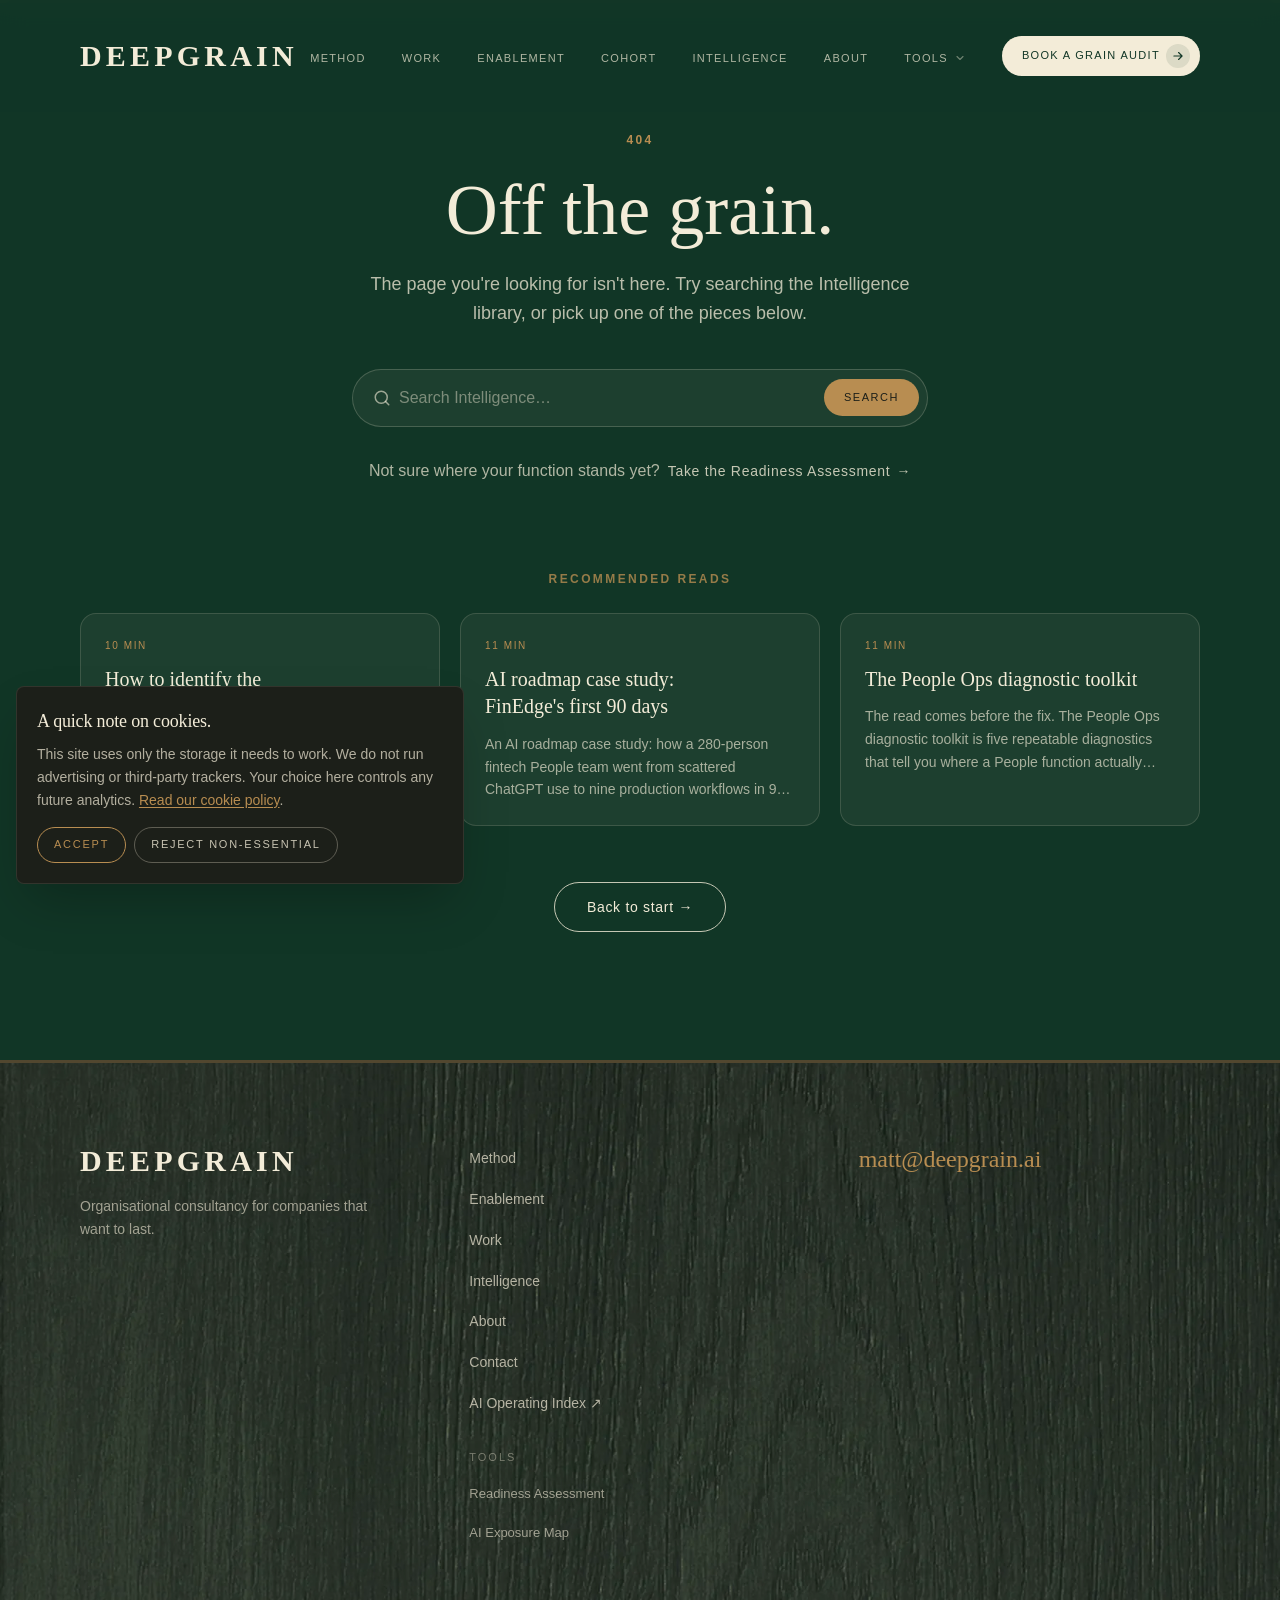
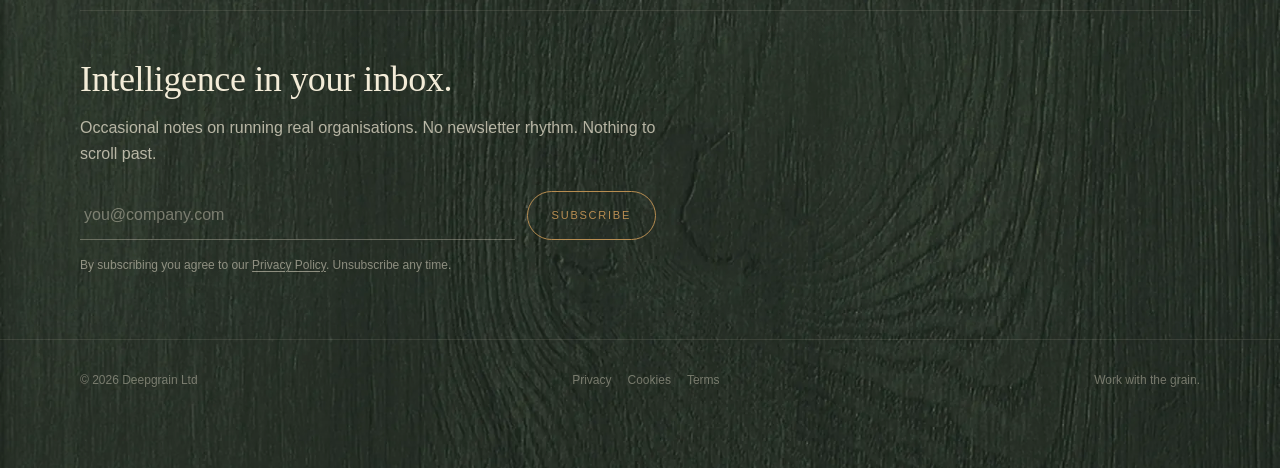
==== commit d54c0111: "Serve from domain root: rewrite /deepgrain-waitlist/ base to /" ====
--- a/waitlist/index.html
+++ b/waitlist/index.html
@@ -46,8 +46,8 @@
     <link rel="sitemap" type="application/xml" title="Sitemap" href="https://deepgrain.ai/sitemap.xml">
     <link rel="alternate" type="application/rss+xml" title="Deepgrain Intelligence" href="https://deepgrain.ai/feed.xml">
     <link rel="alternate" type="application/rss+xml" title="Deepgrain People Ops AI" href="https://deepgrain.ai/feed/people-ops.xml">
-    <link rel="apple-touch-icon" href="/deepgrain-waitlist/favicon.png">
-    <link rel="manifest" href="/deepgrain-waitlist/site.webmanifest">
+    <link rel="apple-touch-icon" href="/favicon.png">
+    <link rel="manifest" href="/site.webmanifest">
     <meta name="theme-color" content="#1F3A2E">
     <meta name="apple-mobile-web-app-capable" content="yes">
     <meta name="apple-mobile-web-app-status-bar-style" content="black-translucent">
@@ -131,12 +131,12 @@
   <meta name="twitter:title" content="Deepgrain | Work with the grain.">
   <meta property="og:description" content="AI driven Organisational consultancy. Deepgrain reads how your organisation actually works, then builds what lasts.">
   <meta name="twitter:description" content="AI driven Organisational consultancy. Deepgrain reads how your organisation actually works, then builds what lasts.">
-  <script type="module" crossorigin="" src="/deepgrain-waitlist/assets/index-BuiVRTBm.js"></script>
-  <link rel="stylesheet" crossorigin="" href="/deepgrain-waitlist/assets/index-xzKdfkGu.css">
-<link rel="modulepreload" as="script" crossorigin="" href="/deepgrain-waitlist/assets/LogoCarousel-CWQDDSxD.js"><link rel="modulepreload" as="script" crossorigin="" href="/deepgrain-waitlist/assets/Eyebrow-QkmQ08b_.js"><link rel="modulepreload" as="script" crossorigin="" href="/deepgrain-waitlist/assets/SimpleAIPrimer-mYj8cdsC.js"><link rel="modulepreload" as="script" crossorigin="" href="/deepgrain-waitlist/assets/PillButton-B5LBiC33.js"><link rel="modulepreload" as="script" crossorigin="" href="/deepgrain-waitlist/assets/IntelligenceTeaser-J3jcI8MO.js"><link rel="modulepreload" as="script" crossorigin="" href="/deepgrain-waitlist/assets/intelligence-Db3AA8lj.js"><link rel="modulepreload" as="script" crossorigin="" href="/deepgrain-waitlist/assets/ArticleCard-CVekBE_1.js"><link rel="modulepreload" as="script" crossorigin="" href="/deepgrain-waitlist/assets/HomeFAQ-N5BBAhmT.js"><link rel="modulepreload" as="script" crossorigin="" href="/deepgrain-waitlist/assets/FAQ-Kgawy8h0.js"><link rel="modulepreload" as="script" crossorigin="" href="/deepgrain-waitlist/assets/ScrollReveal-BjOLxTqJ.js"><link rel="modulepreload" as="script" crossorigin="" href="/deepgrain-waitlist/assets/BrassRule-DKjkiqYJ.js"><link rel="modulepreload" as="script" crossorigin="" href="/deepgrain-waitlist/assets/EmailCapture-DnC5C4Vb.js"><link rel="modulepreload" as="script" crossorigin="" href="/deepgrain-waitlist/assets/client-vf7xoWvQ.js"><link rel="modulepreload" as="script" crossorigin="" href="/deepgrain-waitlist/assets/types-4og3oiYD.js"><script type="application/ld+json" data-rh="true">{"@context":"https://schema.org","@type":"Organization","@id":"https://www.deepgrain.ai/#organization","name":"Deepgrain","url":"https://www.deepgrain.ai","logo":{"@type":"ImageObject","url":"https://www.deepgrain.ai/og-image.png"},"founder":{"@id":"https://www.deepgrain.ai/about#matthew-bradburn"},"description":"Organisational consultancy that reads the grain of how a company actually operates, then changes it without breaking what works.","sameAs":["https://www.linkedin.com/company/deepgrain"]}</script><script type="application/ld+json" data-rh="true">{"@context":"https://schema.org","@type":"Person","@id":"https://www.deepgrain.ai/about#matthew-bradburn","name":"Matthew Bradburn","url":"https://www.deepgrain.ai/about","jobTitle":"Operating consultant","worksFor":{"@id":"https://www.deepgrain.ai/#organization"},"description":"Operating consultant working with founders and operating leaders building AI-native, defence, financial data, transit, and climate companies.","sameAs":["https://www.linkedin.com/in/matthewbradburn"]}</script><script type="application/ld+json" data-rh="true">{"@context":"https://schema.org","@type":"WebSite","@id":"https://www.deepgrain.ai/#website","url":"https://www.deepgrain.ai","name":"Deepgrain","publisher":{"@id":"https://www.deepgrain.ai/#organization"},"inLanguage":"en-GB"}</script><script type="application/ld+json" data-rh="true">{"@context":"https://schema.org","@type":"ProfessionalService","@id":"https://www.deepgrain.ai/#service","name":"Deepgrain","url":"https://www.deepgrain.ai","parentOrganization":{"@id":"https://www.deepgrain.ai/#organization"},"founder":{"@id":"https://www.deepgrain.ai/about#matthew-bradburn"},"serviceType":["Organisational consultancy","AI operating systems","AI enablement","Operating diagnostics"],"areaServed":[{"@type":"Country","name":"United Kingdom"},{"@type":"Place","name":"Europe"},{"@type":"Place","name":"North America"}],"audience":{"@type":"BusinessAudience","audienceType":"Founder-led companies in AI-native, defence, financial data, transit and climate sectors"}}</script><script async="" src="https://www.googletagmanager.com/gtag/js?id=G-93DFWMX8GP"></script><link rel="modulepreload" as="script" crossorigin="" href="/deepgrain-waitlist/assets/Waitlist-CJkPrbyt.js"><link rel="modulepreload" as="script" crossorigin="" href="/deepgrain-waitlist/assets/GrainFlow-BEZh9Vbi.js"><script async="" src="https://www.googletagmanager.com/gtag/js?id=G-93DFWMX8GP"></script><link rel="canonical" href="https://www.deepgrain.ai/waitlist" data-rh="true"><meta name="description" content="Four weeks, live, for People and HR operators in scaling companies. Ship three working automations on your own processes and leave with a 90-day rollout plan. Waitlist price £495 (full £695). Starts Monday 12 October, 20 seats." data-rh="true"><meta property="og:title" content="The Deepgrain AI Cohort for People Teams | Waitlist" data-rh="true"><meta property="og:description" content="Four weeks, live, for People and HR operators in scaling companies. Ship three working automations on your own processes and leave with a 90-day rollout plan. Waitlist price £495 (full £695). Starts Monday 12 October, 20 seats." data-rh="true"><meta property="og:url" content="https://www.deepgrain.ai/waitlist" data-rh="true"><meta property="og:type" content="website" data-rh="true"><meta property="og:image" content="https://www.deepgrain.ai/og-image.png" data-rh="true"><meta property="og:image:width" content="1200" data-rh="true"><meta property="og:image:height" content="630" data-rh="true"><meta name="twitter:card" content="summary_large_image" data-rh="true"><meta name="twitter:title" content="The Deepgrain AI Cohort for People Teams | Waitlist" data-rh="true"><meta name="twitter:description" content="Four weeks, live, for People and HR operators in scaling companies. Ship three working automations on your own processes and leave with a 90-day rollout plan. Waitlist price £495 (full £695). Starts Monday 12 October, 20 seats." data-rh="true"><meta name="twitter:image" content="https://www.deepgrain.ai/og-image.png" data-rh="true"><script type="application/ld+json" data-rh="true">{"@context":"https://schema.org","@type":"Course","name":"The Deepgrain AI Cohort for People Teams","description":"Four weeks, live, for People and HR operators in scaling companies. Map your function, learn to prompt like an operator, ship three working automations on your own processes, and leave with a one-page 90-day rollout plan. Successor to AI Powered People Ops, taught by Matt Bradburn.","provider":{"@type":"Organization","name":"Deepgrain","sameAs":"https://www.deepgrain.ai"},"offers":{"@type":"Offer","price":"495","priceCurrency":"GBP","category":"Waitlist","availability":"https://schema.org/PreOrder"}}</script><script type="application/ld+json" data-rh="true">{"@context":"https://schema.org","@type":"FAQPage","mainEntity":[{"@type":"Question","name":"Who is the cohort for?","acceptedAnswer":{"@type":"Answer","text":"People and HR operators in scaling companies: Heads of People, People Ops leads, HRBPs, and People team generalists who own processes and want to automate them. No technical background needed. If you can describe a process, you can build on it."}},{"@type":"Question","name":"How much time does it take each week?","acceptedAnswer":{"@type":"Answer","text":"One live session a week plus build time on your own processes, roughly three to four hours in total. The build time is the course: you ship real automations on real work, so the hours come back."}},{"@type":"Question","name":"What tools do we use?","acceptedAnswer":{"@type":"Answer","text":"The current generation of AI tools for operators, chosen to fit what scaling companies already run. If your company has approved tools, we build inside them."}},{"@type":"Question","name":"What if I miss a session?","acceptedAnswer":{"@type":"Answer","text":"Every session is recorded and you keep the materials. The build work carries across weeks, so you can catch up without losing the thread."}},{"@type":"Question","name":"What does joining the waitlist commit me to?","acceptedAnswer":{"@type":"Answer","text":"Nothing. It means you hear first when seats open, and waitlist members pay £495 instead of the full £695. Alumni of the original course get 48 hours at the waitlist price before public launch."}},{"@type":"Question","name":"When does it start, and how many seats are there?","acceptedAnswer":{"@type":"Answer","text":"Monday 12 October, live, four weeks. Twenty seats, because the build work is reviewed by hand."}}]}</script></head>
+  <script type="module" crossorigin="" src="/assets/index-BuiVRTBm.js"></script>
+  <link rel="stylesheet" crossorigin="" href="/assets/index-xzKdfkGu.css">
+<link rel="modulepreload" as="script" crossorigin="" href="/assets/LogoCarousel-CWQDDSxD.js"><link rel="modulepreload" as="script" crossorigin="" href="/assets/Eyebrow-QkmQ08b_.js"><link rel="modulepreload" as="script" crossorigin="" href="/assets/SimpleAIPrimer-mYj8cdsC.js"><link rel="modulepreload" as="script" crossorigin="" href="/assets/PillButton-B5LBiC33.js"><link rel="modulepreload" as="script" crossorigin="" href="/assets/IntelligenceTeaser-J3jcI8MO.js"><link rel="modulepreload" as="script" crossorigin="" href="/assets/intelligence-Db3AA8lj.js"><link rel="modulepreload" as="script" crossorigin="" href="/assets/ArticleCard-CVekBE_1.js"><link rel="modulepreload" as="script" crossorigin="" href="/assets/HomeFAQ-N5BBAhmT.js"><link rel="modulepreload" as="script" crossorigin="" href="/assets/FAQ-Kgawy8h0.js"><link rel="modulepreload" as="script" crossorigin="" href="/assets/ScrollReveal-BjOLxTqJ.js"><link rel="modulepreload" as="script" crossorigin="" href="/assets/BrassRule-DKjkiqYJ.js"><link rel="modulepreload" as="script" crossorigin="" href="/assets/EmailCapture-DnC5C4Vb.js"><link rel="modulepreload" as="script" crossorigin="" href="/assets/client-vf7xoWvQ.js"><link rel="modulepreload" as="script" crossorigin="" href="/assets/types-4og3oiYD.js"><script type="application/ld+json" data-rh="true">{"@context":"https://schema.org","@type":"Organization","@id":"https://www.deepgrain.ai/#organization","name":"Deepgrain","url":"https://www.deepgrain.ai","logo":{"@type":"ImageObject","url":"https://www.deepgrain.ai/og-image.png"},"founder":{"@id":"https://www.deepgrain.ai/about#matthew-bradburn"},"description":"Organisational consultancy that reads the grain of how a company actually operates, then changes it without breaking what works.","sameAs":["https://www.linkedin.com/company/deepgrain"]}</script><script type="application/ld+json" data-rh="true">{"@context":"https://schema.org","@type":"Person","@id":"https://www.deepgrain.ai/about#matthew-bradburn","name":"Matthew Bradburn","url":"https://www.deepgrain.ai/about","jobTitle":"Operating consultant","worksFor":{"@id":"https://www.deepgrain.ai/#organization"},"description":"Operating consultant working with founders and operating leaders building AI-native, defence, financial data, transit, and climate companies.","sameAs":["https://www.linkedin.com/in/matthewbradburn"]}</script><script type="application/ld+json" data-rh="true">{"@context":"https://schema.org","@type":"WebSite","@id":"https://www.deepgrain.ai/#website","url":"https://www.deepgrain.ai","name":"Deepgrain","publisher":{"@id":"https://www.deepgrain.ai/#organization"},"inLanguage":"en-GB"}</script><script type="application/ld+json" data-rh="true">{"@context":"https://schema.org","@type":"ProfessionalService","@id":"https://www.deepgrain.ai/#service","name":"Deepgrain","url":"https://www.deepgrain.ai","parentOrganization":{"@id":"https://www.deepgrain.ai/#organization"},"founder":{"@id":"https://www.deepgrain.ai/about#matthew-bradburn"},"serviceType":["Organisational consultancy","AI operating systems","AI enablement","Operating diagnostics"],"areaServed":[{"@type":"Country","name":"United Kingdom"},{"@type":"Place","name":"Europe"},{"@type":"Place","name":"North America"}],"audience":{"@type":"BusinessAudience","audienceType":"Founder-led companies in AI-native, defence, financial data, transit and climate sectors"}}</script><script async="" src="https://www.googletagmanager.com/gtag/js?id=G-93DFWMX8GP"></script><link rel="modulepreload" as="script" crossorigin="" href="/assets/Waitlist-CJkPrbyt.js"><link rel="modulepreload" as="script" crossorigin="" href="/assets/GrainFlow-BEZh9Vbi.js"><script async="" src="https://www.googletagmanager.com/gtag/js?id=G-93DFWMX8GP"></script><link rel="canonical" href="https://www.deepgrain.ai/waitlist" data-rh="true"><meta name="description" content="Four weeks, live, for People and HR operators in scaling companies. Ship three working automations on your own processes and leave with a 90-day rollout plan. Waitlist price £495 (full £695). Starts Monday 12 October, 20 seats." data-rh="true"><meta property="og:title" content="The Deepgrain AI Cohort for People Teams | Waitlist" data-rh="true"><meta property="og:description" content="Four weeks, live, for People and HR operators in scaling companies. Ship three working automations on your own processes and leave with a 90-day rollout plan. Waitlist price £495 (full £695). Starts Monday 12 October, 20 seats." data-rh="true"><meta property="og:url" content="https://www.deepgrain.ai/waitlist" data-rh="true"><meta property="og:type" content="website" data-rh="true"><meta property="og:image" content="https://www.deepgrain.ai/og-image.png" data-rh="true"><meta property="og:image:width" content="1200" data-rh="true"><meta property="og:image:height" content="630" data-rh="true"><meta name="twitter:card" content="summary_large_image" data-rh="true"><meta name="twitter:title" content="The Deepgrain AI Cohort for People Teams | Waitlist" data-rh="true"><meta name="twitter:description" content="Four weeks, live, for People and HR operators in scaling companies. Ship three working automations on your own processes and leave with a 90-day rollout plan. Waitlist price £495 (full £695). Starts Monday 12 October, 20 seats." data-rh="true"><meta name="twitter:image" content="https://www.deepgrain.ai/og-image.png" data-rh="true"><script type="application/ld+json" data-rh="true">{"@context":"https://schema.org","@type":"Course","name":"The Deepgrain AI Cohort for People Teams","description":"Four weeks, live, for People and HR operators in scaling companies. Map your function, learn to prompt like an operator, ship three working automations on your own processes, and leave with a one-page 90-day rollout plan. Successor to AI Powered People Ops, taught by Matt Bradburn.","provider":{"@type":"Organization","name":"Deepgrain","sameAs":"https://www.deepgrain.ai"},"offers":{"@type":"Offer","price":"495","priceCurrency":"GBP","category":"Waitlist","availability":"https://schema.org/PreOrder"}}</script><script type="application/ld+json" data-rh="true">{"@context":"https://schema.org","@type":"FAQPage","mainEntity":[{"@type":"Question","name":"Who is the cohort for?","acceptedAnswer":{"@type":"Answer","text":"People and HR operators in scaling companies: Heads of People, People Ops leads, HRBPs, and People team generalists who own processes and want to automate them. No technical background needed. If you can describe a process, you can build on it."}},{"@type":"Question","name":"How much time does it take each week?","acceptedAnswer":{"@type":"Answer","text":"One live session a week plus build time on your own processes, roughly three to four hours in total. The build time is the course: you ship real automations on real work, so the hours come back."}},{"@type":"Question","name":"What tools do we use?","acceptedAnswer":{"@type":"Answer","text":"The current generation of AI tools for operators, chosen to fit what scaling companies already run. If your company has approved tools, we build inside them."}},{"@type":"Question","name":"What if I miss a session?","acceptedAnswer":{"@type":"Answer","text":"Every session is recorded and you keep the materials. The build work carries across weeks, so you can catch up without losing the thread."}},{"@type":"Question","name":"What does joining the waitlist commit me to?","acceptedAnswer":{"@type":"Answer","text":"Nothing. It means you hear first when seats open, and waitlist members pay £495 instead of the full £695. Alumni of the original course get 48 hours at the waitlist price before public launch."}},{"@type":"Question","name":"When does it start, and how many seats are there?","acceptedAnswer":{"@type":"Answer","text":"Monday 12 October, live, four weeks. Twenty seats, because the build work is reviewed by hand."}}]}</script></head>
 
   <body>
-    <div id="root"><div role="region" aria-label="Notifications (F8)" tabindex="-1" style="pointer-events: none;"><ol tabindex="-1" class="fixed top-0 z-[100] flex max-h-screen w-full flex-col-reverse p-4 sm:bottom-0 sm:right-0 sm:top-auto sm:flex-col md:max-w-[420px]"></ol></div><div class="min-h-screen flex flex-col bg-linen" data-prerender-ready="true"><nav class="fixed top-0 inset-x-0 z-50 transition-all duration-300 bg-green/95 backdrop-blur-md"><div class="container-grain flex items-center justify-between h-24 md:h-28"><a class="font-display text-cream uppercase font-semibold text-2xl md:text-3xl" href="/deepgrain-waitlist/" data-discover="true" style="letter-spacing: 0.14em;">Deepgrain</a><div class="hidden md:flex items-center gap-9"><ul class="flex items-center gap-9"><li class="relative"><a class="font-sans uppercase text-[11px] tracking-[0.12em] transition-opacity duration-200 text-cream/70 hover:opacity-100" href="/deepgrain-waitlist/method" data-discover="true">Method</a></li><li class="relative"><a class="font-sans uppercase text-[11px] tracking-[0.12em] transition-opacity duration-200 text-cream/70 hover:opacity-100" href="/deepgrain-waitlist/work" data-discover="true">Work</a></li><li class="relative"><a class="font-sans uppercase text-[11px] tracking-[0.12em] transition-opacity duration-200 text-cream/70 hover:opacity-100" href="/deepgrain-waitlist/enablement" data-discover="true">Enablement</a></li><li class="relative"><a aria-current="page" class="font-sans uppercase text-[11px] tracking-[0.12em] transition-opacity duration-200 text-cream opacity-100" href="/deepgrain-waitlist/waitlist" data-discover="true">Cohort</a><span aria-hidden="true" class="absolute -bottom-2 left-0 right-0 h-px bg-brass animate-[fade-in-up_0.4s_ease-out_both]"></span></li><li class="relative"><a class="font-sans uppercase text-[11px] tracking-[0.12em] transition-opacity duration-200 text-cream/70 hover:opacity-100" href="/deepgrain-waitlist/intelligence" data-discover="true">Intelligence</a></li><li class="relative"><a class="font-sans uppercase text-[11px] tracking-[0.12em] transition-opacity duration-200 text-cream/70 hover:opacity-100" href="/deepgrain-waitlist/about" data-discover="true">About</a></li><li class="relative group"><button type="button" aria-haspopup="true" aria-expanded="false" class="font-sans uppercase text-[11px] tracking-[0.12em] transition-opacity duration-200 inline-flex items-center gap-1.5 cursor-pointer text-cream/70 hover:opacity-100">Tools<svg width="12" height="12" viewBox="0 0 24 24" fill="none" aria-hidden="true" class="opacity-60 transition-transform duration-300 group-hover:rotate-180 group-focus-within:rotate-180"><path d="m6 9 6 6 6-6" stroke="currentColor" stroke-width="2.2" stroke-linecap="round" stroke-linejoin="round"></path></svg></button><div class="absolute right-0 top-full pt-5 transition-all duration-200 ease-[cubic-bezier(0.32,0.72,0,1)] opacity-0 invisible translate-y-1 group-hover:opacity-100 group-hover:visible group-hover:translate-y-0 group-focus-within:opacity-100 group-focus-within:visible group-focus-within:translate-y-0"><div class="w-[320px] rounded-[16px] bg-bark ring-1 ring-cream/15 shadow-[0_30px_60px_-15px_rgba(0,0,0,0.6)] p-2"><a class="block rounded-[10px] px-3.5 py-3 transition-colors duration-200 hover:bg-cream/[0.06]" href="/deepgrain-waitlist/readiness" data-discover="true"><span class="block font-sans uppercase text-[11px] tracking-[0.12em] text-cream">Readiness Assessment</span><span class="block font-display italic text-[13px] leading-snug text-cream/55 mt-0.5">Score your People function in about ten minutes</span></a><a class="block rounded-[10px] px-3.5 py-3 transition-colors duration-200 hover:bg-cream/[0.06]" href="/deepgrain-waitlist/exposure-map" data-discover="true"><span class="block font-sans uppercase text-[11px] tracking-[0.12em] text-cream">AI Exposure Map</span><span class="block font-display italic text-[13px] leading-snug text-cream/55 mt-0.5">See what AI touches, function by function</span></a><a class="block rounded-[10px] px-3.5 py-3 transition-colors duration-200 hover:bg-cream/[0.06]" href="/deepgrain-waitlist/brain" data-discover="true"><span class="block font-sans uppercase text-[11px] tracking-[0.12em] text-cream">The People Ops AI Brain</span><span class="block font-display italic text-[13px] leading-snug text-cream/55 mt-0.5">The four-layer operating model, in full</span></a></div></div></li></ul><a class="group inline-flex items-center gap-1 rounded-full bg-cream text-green pl-5 pr-2.5 py-2 font-sans uppercase text-[11px] tracking-[0.12em] transition-all duration-500 ease-[cubic-bezier(0.32,0.72,0,1)] hover:bg-cream/90 active:scale-[0.98] shadow-[0_1px_0_hsl(var(--cream)/0.6)_inset]" href="/deepgrain-waitlist/grain-audit" data-discover="true">Book a Grain Audit<span class="ml-0.5 inline-flex h-6 w-6 items-center justify-center rounded-full bg-green/10 text-green transition-transform duration-500 ease-[cubic-bezier(0.32,0.72,0,1)] group-hover:translate-x-0.5"><svg width="14" height="14" viewBox="0 0 24 24" fill="none" aria-hidden="true"><path d="M5 12h14M13 6l6 6-6 6" stroke="currentColor" stroke-width="2" stroke-linecap="round" stroke-linejoin="round"></path></svg></span></a></div><button type="button" aria-label="Open menu" aria-expanded="false" class="md:hidden text-cream p-2 -mr-2"><svg xmlns="http://www.w3.org/2000/svg" width="24" height="24" viewBox="0 0 24 24" fill="none" stroke="currentColor" stroke-width="2" stroke-linecap="round" stroke-linejoin="round" class="lucide lucide-menu"><line x1="4" x2="20" y1="12" y2="12"></line><line x1="4" x2="20" y1="6" y2="6"></line><line x1="4" x2="20" y1="18" y2="18"></line></svg></button></div></nav><div class="fixed inset-0 z-40 bg-green md:hidden transition-transform duration-[400ms] ease-[cubic-bezier(0.25,0.1,0.25,1)] overflow-y-auto -translate-y-full pointer-events-none" aria-hidden="true"><div class="min-h-full flex flex-col justify-center px-8 pt-28 pb-12 gap-8"><nav class="flex flex-col gap-5"><a class="font-display text-cream text-4xl leading-none" href="/deepgrain-waitlist/method" data-discover="true">Method</a><a class="font-display text-cream text-4xl leading-none" href="/deepgrain-waitlist/work" data-discover="true">Work</a><a class="font-display text-cream text-4xl leading-none" href="/deepgrain-waitlist/enablement" data-discover="true">Enablement</a><a class="font-display text-cream text-4xl leading-none" href="/deepgrain-waitlist/waitlist" data-discover="true">Cohort</a><a class="font-display text-cream text-4xl leading-none" href="/deepgrain-waitlist/intelligence" data-discover="true">Intelligence</a><a class="font-display text-cream text-4xl leading-none" href="/deepgrain-waitlist/about" data-discover="true">About</a></nav><div class="h-px bg-cream/15"></div><div class="flex flex-col gap-4"><span class="font-sans uppercase text-brass text-[11px]" style="letter-spacing: 0.2em;">Tools</span><a class="flex flex-col" href="/deepgrain-waitlist/readiness" data-discover="true"><span class="font-display text-cream text-2xl leading-tight">Readiness Assessment</span><span class="font-display italic text-cream/55 text-[15px] mt-0.5">Score your People function in about ten minutes</span></a><a class="flex flex-col" href="/deepgrain-waitlist/exposure-map" data-discover="true"><span class="font-display text-cream text-2xl leading-tight">AI Exposure Map</span><span class="font-display italic text-cream/55 text-[15px] mt-0.5">See what AI touches, function by function</span></a><a class="flex flex-col" href="/deepgrain-waitlist/brain" data-discover="true"><span class="font-display text-cream text-2xl leading-tight">The People Ops AI Brain</span><span class="font-display italic text-cream/55 text-[15px] mt-0.5">The four-layer operating model, in full</span></a></div><a class="group mt-2 inline-flex items-center justify-between gap-2 rounded-full bg-cream text-green pl-7 pr-3 py-4 font-sans uppercase text-[13px] tracking-[0.12em]" href="/deepgrain-waitlist/grain-audit" data-discover="true">Book a Grain Audit<span class="inline-flex h-8 w-8 items-center justify-center rounded-full bg-green/10 text-green"><svg width="16" height="16" viewBox="0 0 24 24" fill="none" aria-hidden="true"><path d="M5 12h14M13 6l6 6-6 6" stroke="currentColor" stroke-width="2" stroke-linecap="round" stroke-linejoin="round"></path></svg></span></a><a class="font-sans uppercase text-cream/50 text-[11px] tracking-[0.2em] mt-1" href="/deepgrain-waitlist/contact" data-discover="true">Contact</a></div></div><main class="flex-1 [&amp;_section+section]:brass-rule [&amp;_section:first-of-type:not([data-no-rule])]:brass-rule"><section class="relative bg-green text-cream overflow-hidden" data-no-rule="true"><div class="relative container-grain pt-24 pb-16 md:pt-36 md:pb-24"><div class="fade-in-up"><p class="font-sans uppercase text-brass mb-10" style="font-size: 11px; letter-spacing: 0.22em; font-weight: 600;">The Deepgrain AI Cohort for People Teams</p><h1 class="font-display font-semibold max-w-4xl" style="font-size: clamp(34px, 5vw, 64px); line-height: 1.05; letter-spacing: -0.01em;">Everyone told your People team to use AI. Nobody showed them how.</h1></div><div class="fade-in-up fade-in-up-2 mt-10 max-w-2xl"><p class="text-cream/85 text-lg md:text-xl leading-relaxed">Four weeks, live, for People and HR operators in scaling companies. Successor to AI Powered People Ops, rebuilt for this year's tools, taught by Matt Bradburn. The waitlist hears first, and pays less.</p><p class="mt-6 font-sans font-semibold uppercase text-brass" style="font-size: 11px; letter-spacing: 0.22em;">Starts Monday 12 October · 20 seats · £495 waitlist price (full £695)</p></div><div id="join" class="fade-in-up fade-in-up-3 mt-12 max-w-2xl scroll-mt-28"><div class="w-full"><h3 class="font-display text-2xl md:text-3xl lg:text-4xl leading-tight mb-4 text-cream" style="letter-spacing: -0.01em;">Join the waitlist</h3><p class="text-base leading-relaxed mb-6 max-w-xl text-cream/70">Waitlist members hear first when seats open. Alumni get 48 hours at £495 before public launch.</p><form class="flex flex-col sm:flex-row gap-3 max-w-xl"><label for="email-course-waitlist" class="sr-only">Email address</label><input id="email-course-waitlist" type="email" required="" autocomplete="email" placeholder="you@company.com" class="flex-1 bg-transparent border-0 border-b py-3 px-1 font-sans text-base focus:outline-none transition-colors border-cream/30 focus:border-cream/80 text-cream placeholder:text-cream/40" value=""><button type="submit" class="font-sans uppercase text-[11px] px-6 py-3 rounded-full border transition-colors disabled:opacity-50 border-brass text-brass hover:bg-brass hover:text-walnut" style="letter-spacing: 0.16em;">Subscribe</button></form><p class="mt-4 text-xs leading-relaxed max-w-xl text-cream/50">By subscribing you agree to our <a class="underline underline-offset-2 transition-colors hover:text-cream" href="/deepgrain-waitlist/privacy" data-discover="true">Privacy Policy</a>. Unsubscribe any time.</p></div></div></div><div aria-hidden="true" class="pointer-events-none overflow-hidden absolute inset-x-0 -bottom-4 h-36" style="opacity: 0.12;"><div class="grain-drift w-[200%] flex"><svg viewBox="0 0 2400 300" preserveAspectRatio="none" class="w-1/2 h-full shrink-0"><g fill="none" stroke="hsl(var(--walnut))" stroke-width="1" stroke-linecap="round"><path d="M 0 13.3 L 60 14.8 L 120 15.9 L 180 16.4 L 240 16.0 L 300 14.6 L 360 12.1 L 420 8.7 L 480 4.5 L 540 -0.4 L 600 -5.8 L 660 -11.5 L 720 -17.4 L 780 -23.7 L 840 -30.4 L 900 -37.9 L 960 -45.6 L 1020 -51.0 L 1080 -48.5 L 1140 -38.7 L 1200 -27.3 L 1260 -17.4 L 1320 -9.8 L 1380 -4.5 L 1440 -1.0 L 1500 1.0 L 1560 1.9 L 1620 2.0 L 1680 1.7 L 1740 1.5 L 1800 1.5 L 1860 2.2 L 1920 3.5 L 1980 5.5 L 2040 8.1 L 2100 11.1 L 2160 14.3 L 2220 17.4 L 2280 20.2 L 2340 22.3 L 2400 23.6" opacity="0.35"></path><path d="M 0 48.3 L 60 48.7 L 120 48.3 L 180 47.0 L 240 44.7 L 300 41.5 L 360 37.6 L 420 33.3 L 480 28.8 L 540 24.3 L 600 19.9 L 660 15.5 L 720 11.2 L 780 6.4 L 840 0.6 L 900 -7.0 L 960 -16.7 L 1020 -25.7 L 1080 -23.7 L 1140 -11.1 L 1200 1.6 L 1260 11.2 L 1320 17.6 L 1380 21.7 L 1440 24.1 L 1500 25.4 L 1560 26.1 L 1620 26.8 L 1680 27.6 L 1740 29.0 L 1800 30.9 L 1860 33.4 L 1920 36.5 L 1980 39.9 L 2040 43.3 L 2100 46.5 L 2160 49.2 L 2220 51.3 L 2280 52.5 L 2340 52.7 L 2400 52.1" opacity="0.51"></path><path d="M 0 80.2 L 60 78.8 L 120 76.5 L 180 73.5 L 240 69.9 L 300 66.1 L 360 62.2 L 420 58.5 L 480 55.1 L 540 52.1 L 600 49.5 L 660 46.9 L 720 44.0 L 780 40.1 L 840 34.3 L 900 25.4 L 960 11.7 L 1020 -4.8 L 1080 -4.5 L 1140 12.6 L 1200 26.8 L 1260 36.0 L 1320 41.9 L 1380 45.7 L 1440 48.3 L 1500 50.4 L 1560 52.4 L 1620 54.8 L 1680 57.5 L 1740 60.8 L 1800 64.4 L 1860 68.1 L 1920 71.8 L 1980 75.2 L 2040 77.9 L 2100 79.9 L 2160 81.0 L 2220 81.2 L 2280 80.5 L 2340 79.1 L 2400 77.4" opacity="0.6699999999999999"></path><path d="M 0 107.9 L 60 105.0 L 120 101.6 L 180 98.0 L 240 94.6 L 300 91.5 L 360 89.0 L 420 87.0 L 480 85.5 L 540 84.3 L 600 83.2 L 660 81.6 L 720 79.1 L 780 74.8 L 840 67.7 L 900 56.4 L 960 38.1 L 1020 10.0 L 1080 8.5 L 1140 33.7 L 1200 49.7 L 1260 59.6 L 1320 66.1 L 1380 70.9 L 1440 75.0 L 1500 78.9 L 1560 82.9 L 1620 87.1 L 1680 91.4 L 1740 95.7 L 1800 99.8 L 1860 103.3 L 1920 106.2 L 1980 108.2 L 2040 109.2 L 2100 109.3 L 2160 108.6 L 2220 107.2 L 2280 105.5 L 2340 103.7 L 2400 102.1" opacity="0.83"></path><path d="M 0 166.4 L 60 164.9 L 120 163.9 L 180 163.6 L 240 164.2 L 300 165.7 L 360 168.4 L 420 172.0 L 480 176.4 L 540 181.5 L 600 187.1 L 660 193.1 L 720 199.5 L 780 206.7 L 840 215.4 L 900 227.0 L 960 244.9 L 1020 277.2 L 1080 274.8 L 1140 237.9 L 1200 216.3 L 1260 202.3 L 1320 192.8 L 1380 186.5 L 1440 182.5 L 1500 180.2 L 1560 179.2 L 1620 179.0 L 1680 179.1 L 1740 179.1 L 1800 178.9 L 1860 178.1 L 1920 176.6 L 1980 174.4 L 2040 171.7 L 2100 168.6 L 2160 165.4 L 2220 162.3 L 2280 159.6 L 2340 157.6 L 2400 156.4" opacity="0.35"></path><path d="M 0 191.5 L 60 191.2 L 120 191.7 L 180 193.2 L 240 195.7 L 300 199.0 L 360 202.9 L 420 207.3 L 480 211.8 L 540 216.3 L 600 220.8 L 660 225.1 L 720 229.7 L 780 234.9 L 840 241.7 L 900 251.7 L 960 267.6 L 1020 292.7 L 1080 290.8 L 1140 262.3 L 1200 243.5 L 1260 231.6 L 1320 224.2 L 1380 219.6 L 1440 217.0 L 1500 215.5 L 1560 214.6 L 1620 213.7 L 1680 212.7 L 1740 211.2 L 1800 209.1 L 1860 206.4 L 1920 203.2 L 1980 199.8 L 2040 196.4 L 2100 193.2 L 2160 190.5 L 2220 188.6 L 2280 187.6 L 2340 187.4 L 2400 188.1" opacity="0.51"></path><path d="M 0 219.8 L 60 221.3 L 120 223.7 L 180 226.9 L 240 230.5 L 300 234.3 L 360 238.2 L 420 241.8 L 480 245.0 L 540 247.8 L 600 250.3 L 660 252.8 L 720 255.6 L 780 259.5 L 840 265.3 L 900 274.3 L 960 288.0 L 1020 304.7 L 1080 304.5 L 1140 287.5 L 1200 273.5 L 1260 264.3 L 1320 258.5 L 1380 254.7 L 1440 252.0 L 1500 249.8 L 1560 247.7 L 1620 245.2 L 1680 242.3 L 1740 238.9 L 1800 235.3 L 1860 231.5 L 1920 227.8 L 1980 224.5 L 2040 221.8 L 2100 220.0 L 2160 219.0 L 2220 219.0 L 2280 219.8 L 2340 221.2 L 2400 223.0" opacity="0.6699999999999999"></path><path d="M 0 252.3 L 60 255.4 L 120 258.8 L 180 262.3 L 240 265.6 L 300 268.5 L 360 271.0 L 420 272.8 L 480 274.1 L 540 275.0 L 600 276.0 L 660 277.3 L 720 279.6 L 780 283.3 L 840 289.4 L 900 298.4 L 960 310.7 L 1020 322.9 L 1080 324.5 L 1140 315.4 L 1200 305.6 L 1260 298.2 L 1320 292.7 L 1380 288.3 L 1440 284.4 L 1500 280.6 L 1560 276.6 L 1620 272.4 L 1680 268.0 L 1740 263.7 L 1800 259.7 L 1860 256.3 L 1920 253.5 L 1980 251.7 L 2040 250.8 L 2100 250.9 L 2160 251.7 L 2220 253.1 L 2280 254.9 L 2340 256.7 L 2400 258.1" opacity="0.83"></path><path d="M 0 287.5 L 60 290.7 L 120 293.7 L 180 296.1 L 240 297.9 L 300 299.0 L 360 299.5 L 420 299.5 L 480 299.4 L 540 299.5 L 600 300.1 L 660 301.8 L 720 304.9 L 780 309.8 L 840 316.9 L 900 326.3 L 960 337.5 L 1020 347.2 L 1080 349.6 L 1140 344.5 L 1200 337.0 L 1260 330.0 L 1320 323.8 L 1380 318.0 L 1440 312.5 L 1500 307.1 L 1560 301.8 L 1620 296.9 L 1680 292.4 L 1740 288.7 L 1800 285.8 L 1860 283.9 L 1920 283.0 L 1980 283.1 L 2040 283.9 L 2100 285.3 L 2160 287.0 L 2220 288.5 L 2280 289.8 L 2340 290.4 L 2400 290.3" opacity="0.35"></path><ellipse cx="1050" cy="150" rx="52" ry="20" opacity="0.7"></ellipse><ellipse cx="1050" cy="150" rx="30" ry="11" opacity="0.55"></ellipse><ellipse cx="1050" cy="150" rx="12" ry="4.5" opacity="0.45"></ellipse></g></svg><svg viewBox="0 0 2400 300" preserveAspectRatio="none" class="w-1/2 h-full shrink-0"><g fill="none" stroke="hsl(var(--walnut))" stroke-width="1" stroke-linecap="round"><path d="M 0 13.3 L 60 14.8 L 120 15.9 L 180 16.4 L 240 16.0 L 300 14.6 L 360 12.1 L 420 8.7 L 480 4.5 L 540 -0.4 L 600 -5.8 L 660 -11.5 L 720 -17.4 L 780 -23.7 L 840 -30.4 L 900 -37.9 L 960 -45.6 L 1020 -51.0 L 1080 -48.5 L 1140 -38.7 L 1200 -27.3 L 1260 -17.4 L 1320 -9.8 L 1380 -4.5 L 1440 -1.0 L 1500 1.0 L 1560 1.9 L 1620 2.0 L 1680 1.7 L 1740 1.5 L 1800 1.5 L 1860 2.2 L 1920 3.5 L 1980 5.5 L 2040 8.1 L 2100 11.1 L 2160 14.3 L 2220 17.4 L 2280 20.2 L 2340 22.3 L 2400 23.6" opacity="0.35"></path><path d="M 0 48.3 L 60 48.7 L 120 48.3 L 180 47.0 L 240 44.7 L 300 41.5 L 360 37.6 L 420 33.3 L 480 28.8 L 540 24.3 L 600 19.9 L 660 15.5 L 720 11.2 L 780 6.4 L 840 0.6 L 900 -7.0 L 960 -16.7 L 1020 -25.7 L 1080 -23.7 L 1140 -11.1 L 1200 1.6 L 1260 11.2 L 1320 17.6 L 1380 21.7 L 1440 24.1 L 1500 25.4 L 1560 26.1 L 1620 26.8 L 1680 27.6 L 1740 29.0 L 1800 30.9 L 1860 33.4 L 1920 36.5 L 1980 39.9 L 2040 43.3 L 2100 46.5 L 2160 49.2 L 2220 51.3 L 2280 52.5 L 2340 52.7 L 2400 52.1" opacity="0.51"></path><path d="M 0 80.2 L 60 78.8 L 120 76.5 L 180 73.5 L 240 69.9 L 300 66.1 L 360 62.2 L 420 58.5 L 480 55.1 L 540 52.1 L 600 49.5 L 660 46.9 L 720 44.0 L 780 40.1 L 840 34.3 L 900 25.4 L 960 11.7 L 1020 -4.8 L 1080 -4.5 L 1140 12.6 L 1200 26.8 L 1260 36.0 L 1320 41.9 L 1380 45.7 L 1440 48.3 L 1500 50.4 L 1560 52.4 L 1620 54.8 L 1680 57.5 L 1740 60.8 L 1800 64.4 L 1860 68.1 L 1920 71.8 L 1980 75.2 L 2040 77.9 L 2100 79.9 L 2160 81.0 L 2220 81.2 L 2280 80.5 L 2340 79.1 L 2400 77.4" opacity="0.6699999999999999"></path><path d="M 0 107.9 L 60 105.0 L 120 101.6 L 180 98.0 L 240 94.6 L 300 91.5 L 360 89.0 L 420 87.0 L 480 85.5 L 540 84.3 L 600 83.2 L 660 81.6 L 720 79.1 L 780 74.8 L 840 67.7 L 900 56.4 L 960 38.1 L 1020 10.0 L 1080 8.5 L 1140 33.7 L 1200 49.7 L 1260 59.6 L 1320 66.1 L 1380 70.9 L 1440 75.0 L 1500 78.9 L 1560 82.9 L 1620 87.1 L 1680 91.4 L 1740 95.7 L 1800 99.8 L 1860 103.3 L 1920 106.2 L 1980 108.2 L 2040 109.2 L 2100 109.3 L 2160 108.6 L 2220 107.2 L 2280 105.5 L 2340 103.7 L 2400 102.1" opacity="0.83"></path><path d="M 0 166.4 L 60 164.9 L 120 163.9 L 180 163.6 L 240 164.2 L 300 165.7 L 360 168.4 L 420 172.0 L 480 176.4 L 540 181.5 L 600 187.1 L 660 193.1 L 720 199.5 L 780 206.7 L 840 215.4 L 900 227.0 L 960 244.9 L 1020 277.2 L 1080 274.8 L 1140 237.9 L 1200 216.3 L 1260 202.3 L 1320 192.8 L 1380 186.5 L 1440 182.5 L 1500 180.2 L 1560 179.2 L 1620 179.0 L 1680 179.1 L 1740 179.1 L 1800 178.9 L 1860 178.1 L 1920 176.6 L 1980 174.4 L 2040 171.7 L 2100 168.6 L 2160 165.4 L 2220 162.3 L 2280 159.6 L 2340 157.6 L 2400 156.4" opacity="0.35"></path><path d="M 0 191.5 L 60 191.2 L 120 191.7 L 180 193.2 L 240 195.7 L 300 199.0 L 360 202.9 L 420 207.3 L 480 211.8 L 540 216.3 L 600 220.8 L 660 225.1 L 720 229.7 L 780 234.9 L 840 241.7 L 900 251.7 L 960 267.6 L 1020 292.7 L 1080 290.8 L 1140 262.3 L 1200 243.5 L 1260 231.6 L 1320 224.2 L 1380 219.6 L 1440 217.0 L 1500 215.5 L 1560 214.6 L 1620 213.7 L 1680 212.7 L 1740 211.2 L 1800 209.1 L 1860 206.4 L 1920 203.2 L 1980 199.8 L 2040 196.4 L 2100 193.2 L 2160 190.5 L 2220 188.6 L 2280 187.6 L 2340 187.4 L 2400 188.1" opacity="0.51"></path><path d="M 0 219.8 L 60 221.3 L 120 223.7 L 180 226.9 L 240 230.5 L 300 234.3 L 360 238.2 L 420 241.8 L 480 245.0 L 540 247.8 L 600 250.3 L 660 252.8 L 720 255.6 L 780 259.5 L 840 265.3 L 900 274.3 L 960 288.0 L 1020 304.7 L 1080 304.5 L 1140 287.5 L 1200 273.5 L 1260 264.3 L 1320 258.5 L 1380 254.7 L 1440 252.0 L 1500 249.8 L 1560 247.7 L 1620 245.2 L 1680 242.3 L 1740 238.9 L 1800 235.3 L 1860 231.5 L 1920 227.8 L 1980 224.5 L 2040 221.8 L 2100 220.0 L 2160 219.0 L 2220 219.0 L 2280 219.8 L 2340 221.2 L 2400 223.0" opacity="0.6699999999999999"></path><path d="M 0 252.3 L 60 255.4 L 120 258.8 L 180 262.3 L 240 265.6 L 300 268.5 L 360 271.0 L 420 272.8 L 480 274.1 L 540 275.0 L 600 276.0 L 660 277.3 L 720 279.6 L 780 283.3 L 840 289.4 L 900 298.4 L 960 310.7 L 1020 322.9 L 1080 324.5 L 1140 315.4 L 1200 305.6 L 1260 298.2 L 1320 292.7 L 1380 288.3 L 1440 284.4 L 1500 280.6 L 1560 276.6 L 1620 272.4 L 1680 268.0 L 1740 263.7 L 1800 259.7 L 1860 256.3 L 1920 253.5 L 1980 251.7 L 2040 250.8 L 2100 250.9 L 2160 251.7 L 2220 253.1 L 2280 254.9 L 2340 256.7 L 2400 258.1" opacity="0.83"></path><path d="M 0 287.5 L 60 290.7 L 120 293.7 L 180 296.1 L 240 297.9 L 300 299.0 L 360 299.5 L 420 299.5 L 480 299.4 L 540 299.5 L 600 300.1 L 660 301.8 L 720 304.9 L 780 309.8 L 840 316.9 L 900 326.3 L 960 337.5 L 1020 347.2 L 1080 349.6 L 1140 344.5 L 1200 337.0 L 1260 330.0 L 1320 323.8 L 1380 318.0 L 1440 312.5 L 1500 307.1 L 1560 301.8 L 1620 296.9 L 1680 292.4 L 1740 288.7 L 1800 285.8 L 1860 283.9 L 1920 283.0 L 1980 283.1 L 2040 283.9 L 2100 285.3 L 2160 287.0 L 2220 288.5 L 2280 289.8 L 2340 290.4 L 2400 290.3" opacity="0.35"></path><ellipse cx="1050" cy="150" rx="52" ry="20" opacity="0.7"></ellipse><ellipse cx="1050" cy="150" rx="30" ry="11" opacity="0.55"></ellipse><ellipse cx="1050" cy="150" rx="12" ry="4.5" opacity="0.45"></ellipse></g></svg></div></div></section><section class="bg-linen text-walnut" data-no-rule="true"><div class="container-grain py-20 md:py-28"><div class="h-px w-10 bg-brass/30 mb-10"></div><h2 class="font-display font-semibold max-w-3xl" style="font-size: clamp(30px, 4vw, 56px); letter-spacing: -0.01em;">Sound familiar?</h2><div class="mt-14 grid gap-px md:grid-cols-3 bg-walnut/15"><div class="bg-linen px-2 py-8 md:px-8 md:py-10"><p class="font-display font-semibold text-walnut text-2xl md:text-[28px] leading-snug">“We bought the licences. Nobody uses them.”</p><p class="text-body/80 text-[16px] leading-relaxed mt-4">Seats rolled out to the whole function, a launch email, a training video. Three months later the only thing that changed is the invoice. Capability without context does not survive a busy week.</p></div><div class="bg-linen px-2 py-8 md:px-8 md:py-10"><p class="font-display font-semibold text-walnut text-2xl md:text-[28px] leading-snug">“The pilot worked. The rollout didn't.”</p><p class="text-body/80 text-[16px] leading-relaxed mt-4">One keen person built something clever in a sandbox. It never touched a real process, it had no owner, and it died the week they went on leave. Built for demo, not production.</p></div><div class="bg-linen px-2 py-8 md:px-8 md:py-10"><p class="font-display font-semibold text-walnut text-2xl md:text-[28px] leading-snug">“Everyone is dabbling. Nobody is building.”</p><p class="text-body/80 text-[16px] leading-relaxed mt-4">Your team uses AI in private, unevenly, with no shared standard and no governance. The gap between your best prompter and everyone else widens every month, and nothing compounds.</p></div></div><p class="mt-10 max-w-2xl text-body/80 text-lg leading-relaxed">None of these are tool problems. They are capability problems, and capability is teachable. That is what the four weeks are for.</p></div></section><section class="bg-linen text-walnut" data-no-rule="true"><div class="container-grain pb-24 md:pb-36"><div class="h-px w-10 bg-brass/30 mb-10"></div><h2 class="font-display font-semibold max-w-3xl" style="font-size: clamp(30px, 4vw, 56px); letter-spacing: -0.01em;">Four weeks. Built on your own work.</h2><p class="text-body/80 text-lg leading-relaxed max-w-2xl mt-6">One live session a week. Everything you build runs on your own processes, so the course pays for itself before it ends.</p><div class="mt-14"><div class="border-t-4 border-walnut py-10 md:py-12"><div class="max-w-3xl"><h3 class="font-mono text-sm tracking-wider text-walnut/60 mb-4">1.0 MAP</h3><p class="font-display font-semibold text-walnut text-3xl md:text-4xl leading-tight">Score your own function</p><p class="text-body/80 text-[17px] leading-relaxed mt-4">Map your core People processes end to end, score every automation candidate on impact against effort, and leave week one with a ranked automation map of your function. No theory: your processes, your hours, your map.</p></div></div><div class="border-t-4 border-walnut py-10 md:py-12"><div class="max-w-3xl"><h3 class="font-mono text-sm tracking-wider text-walnut/60 mb-4">2.0 PROMPT</h3><p class="font-display font-semibold text-walnut text-3xl md:text-4xl leading-tight">Prompt like an operator</p><p class="text-body/80 text-[17px] leading-relaxed mt-4">Briefs, context packs, and evaluation habits that turn a model into a reliable colleague. Reps on your real work, not toy examples, until the output is something you would sign your name to.</p></div></div><div class="border-t-4 border-walnut py-10 md:py-12"><div class="max-w-3xl"><h3 class="font-mono text-sm tracking-wider text-walnut/60 mb-4">3.0 BUILD</h3><p class="font-display font-semibold text-walnut text-3xl md:text-4xl leading-tight">Ship three working automations</p><p class="text-body/80 text-[17px] leading-relaxed mt-4">Built live in the sessions, on your own processes, in your own stack. Each one tested against real volume before the week ends. If it does not run, it does not count.</p></div></div><div class="border-t-4 border-walnut py-10 md:py-12"><div class="max-w-3xl"><h3 class="font-mono text-sm tracking-wider text-walnut/60 mb-4">4.0 PROVE</h3><p class="font-display font-semibold text-walnut text-3xl md:text-4xl leading-tight">Prove it, then plan the rollout</p><p class="text-body/80 text-[17px] leading-relaxed mt-4">Measure the hours returned, write your one-page 90-day rollout plan, and take both to your leadership. You leave with evidence, not intentions.</p></div></div></div></div></section><section class="relative bg-bark text-cream overflow-hidden" data-no-rule="true"><div aria-hidden="true" class="pointer-events-none absolute inset-0 z-0 overflow-hidden" style="background: linear-gradient(180deg, hsl(var(--bark)) 0%, hsl(var(--bark-2)) 50%, hsl(var(--bark)) 100%);"><img src="/deepgrain-waitlist/__l5e/assets-v1/ef8f1553-b427-4b49-8f79-ad65c5669aac/bark-1200.webp" srcset="/deepgrain-waitlist/__l5e/assets-v1/ef8f1553-b427-4b49-8f79-ad65c5669aac/bark-1200.webp 1200w, /deepgrain-waitlist/__l5e/assets-v1/f0ec7d8a-0f1b-4de9-bfee-7a26072a96ad/bark-1800.webp 1800w" sizes="100vw" alt="" loading="lazy" decoding="async" class="absolute inset-0 w-full h-full object-cover" style="opacity: 0.85; mix-blend-mode: normal;"></div><div class="relative z-10 container-grain section-pad"><p class="font-sans font-semibold uppercase text-brass/80" style="font-size: 11px; letter-spacing: 0.22em;">What you leave with</p><div class="mt-12 grid gap-px md:grid-cols-2 bg-cream/15"><div class="bg-bark px-2 py-8 md:px-10 md:py-12"><h3 class="font-display font-semibold text-cream text-2xl md:text-3xl leading-tight">Three working automations</h3><p class="text-cream/75 text-[16px] leading-relaxed mt-3 max-w-md">Live on your own processes, built by you, tested against real volume. Not prototypes. Running.</p></div><div class="bg-bark px-2 py-8 md:px-10 md:py-12"><h3 class="font-display font-semibold text-cream text-2xl md:text-3xl leading-tight">A scored automation map</h3><p class="text-cream/75 text-[16px] leading-relaxed mt-3 max-w-md">Every core process in your function, mapped and ranked on impact against effort. Your build order for the next year.</p></div><div class="bg-bark px-2 py-8 md:px-10 md:py-12"><h3 class="font-display font-semibold text-cream text-2xl md:text-3xl leading-tight">Prompt-and-build skills</h3><p class="text-cream/75 text-[16px] leading-relaxed mt-3 max-w-md">Briefs, context packs, and evaluation habits that stay with your team long after the cohort ends.</p></div><div class="bg-bark px-2 py-8 md:px-10 md:py-12"><h3 class="font-display font-semibold text-cream text-2xl md:text-3xl leading-tight">A one-page 90-day plan</h3><p class="text-cream/75 text-[16px] leading-relaxed mt-3 max-w-md">The rollout, written down: what ships first, second, third, and what each one returns. Ready to put in front of leadership.</p></div></div></div></section><section class="relative bg-green text-cream overflow-hidden" data-no-rule="true"><div aria-hidden="true" class="pointer-events-none overflow-hidden absolute inset-x-0 -top-6 h-40 z-[2]" style="opacity: 0.14;"><div class="grain-drift w-[200%] flex"><svg viewBox="0 0 2400 300" preserveAspectRatio="none" class="w-1/2 h-full shrink-0"><g fill="none" stroke="hsl(var(--brass))" stroke-width="1" stroke-linecap="round"><path d="M 0 13.3 L 60 14.8 L 120 15.9 L 180 16.4 L 240 16.0 L 300 14.6 L 360 12.1 L 420 8.7 L 480 4.5 L 540 -0.4 L 600 -5.8 L 660 -11.5 L 720 -17.4 L 780 -23.7 L 840 -30.4 L 900 -37.9 L 960 -45.6 L 1020 -51.0 L 1080 -48.5 L 1140 -38.7 L 1200 -27.3 L 1260 -17.4 L 1320 -9.8 L 1380 -4.5 L 1440 -1.0 L 1500 1.0 L 1560 1.9 L 1620 2.0 L 1680 1.7 L 1740 1.5 L 1800 1.5 L 1860 2.2 L 1920 3.5 L 1980 5.5 L 2040 8.1 L 2100 11.1 L 2160 14.3 L 2220 17.4 L 2280 20.2 L 2340 22.3 L 2400 23.6" opacity="0.35"></path><path d="M 0 48.3 L 60 48.7 L 120 48.3 L 180 47.0 L 240 44.7 L 300 41.5 L 360 37.6 L 420 33.3 L 480 28.8 L 540 24.3 L 600 19.9 L 660 15.5 L 720 11.2 L 780 6.4 L 840 0.6 L 900 -7.0 L 960 -16.7 L 1020 -25.7 L 1080 -23.7 L 1140 -11.1 L 1200 1.6 L 1260 11.2 L 1320 17.6 L 1380 21.7 L 1440 24.1 L 1500 25.4 L 1560 26.1 L 1620 26.8 L 1680 27.6 L 1740 29.0 L 1800 30.9 L 1860 33.4 L 1920 36.5 L 1980 39.9 L 2040 43.3 L 2100 46.5 L 2160 49.2 L 2220 51.3 L 2280 52.5 L 2340 52.7 L 2400 52.1" opacity="0.51"></path><path d="M 0 80.2 L 60 78.8 L 120 76.5 L 180 73.5 L 240 69.9 L 300 66.1 L 360 62.2 L 420 58.5 L 480 55.1 L 540 52.1 L 600 49.5 L 660 46.9 L 720 44.0 L 780 40.1 L 840 34.3 L 900 25.4 L 960 11.7 L 1020 -4.8 L 1080 -4.5 L 1140 12.6 L 1200 26.8 L 1260 36.0 L 1320 41.9 L 1380 45.7 L 1440 48.3 L 1500 50.4 L 1560 52.4 L 1620 54.8 L 1680 57.5 L 1740 60.8 L 1800 64.4 L 1860 68.1 L 1920 71.8 L 1980 75.2 L 2040 77.9 L 2100 79.9 L 2160 81.0 L 2220 81.2 L 2280 80.5 L 2340 79.1 L 2400 77.4" opacity="0.6699999999999999"></path><path d="M 0 107.9 L 60 105.0 L 120 101.6 L 180 98.0 L 240 94.6 L 300 91.5 L 360 89.0 L 420 87.0 L 480 85.5 L 540 84.3 L 600 83.2 L 660 81.6 L 720 79.1 L 780 74.8 L 840 67.7 L 900 56.4 L 960 38.1 L 1020 10.0 L 1080 8.5 L 1140 33.7 L 1200 49.7 L 1260 59.6 L 1320 66.1 L 1380 70.9 L 1440 75.0 L 1500 78.9 L 1560 82.9 L 1620 87.1 L 1680 91.4 L 1740 95.7 L 1800 99.8 L 1860 103.3 L 1920 106.2 L 1980 108.2 L 2040 109.2 L 2100 109.3 L 2160 108.6 L 2220 107.2 L 2280 105.5 L 2340 103.7 L 2400 102.1" opacity="0.83"></path><path d="M 0 166.4 L 60 164.9 L 120 163.9 L 180 163.6 L 240 164.2 L 300 165.7 L 360 168.4 L 420 172.0 L 480 176.4 L 540 181.5 L 600 187.1 L 660 193.1 L 720 199.5 L 780 206.7 L 840 215.4 L 900 227.0 L 960 244.9 L 1020 277.2 L 1080 274.8 L 1140 237.9 L 1200 216.3 L 1260 202.3 L 1320 192.8 L 1380 186.5 L 1440 182.5 L 1500 180.2 L 1560 179.2 L 1620 179.0 L 1680 179.1 L 1740 179.1 L 1800 178.9 L 1860 178.1 L 1920 176.6 L 1980 174.4 L 2040 171.7 L 2100 168.6 L 2160 165.4 L 2220 162.3 L 2280 159.6 L 2340 157.6 L 2400 156.4" opacity="0.35"></path><path d="M 0 191.5 L 60 191.2 L 120 191.7 L 180 193.2 L 240 195.7 L 300 199.0 L 360 202.9 L 420 207.3 L 480 211.8 L 540 216.3 L 600 220.8 L 660 225.1 L 720 229.7 L 780 234.9 L 840 241.7 L 900 251.7 L 960 267.6 L 1020 292.7 L 1080 290.8 L 1140 262.3 L 1200 243.5 L 1260 231.6 L 1320 224.2 L 1380 219.6 L 1440 217.0 L 1500 215.5 L 1560 214.6 L 1620 213.7 L 1680 212.7 L 1740 211.2 L 1800 209.1 L 1860 206.4 L 1920 203.2 L 1980 199.8 L 2040 196.4 L 2100 193.2 L 2160 190.5 L 2220 188.6 L 2280 187.6 L 2340 187.4 L 2400 188.1" opacity="0.51"></path><path d="M 0 219.8 L 60 221.3 L 120 223.7 L 180 226.9 L 240 230.5 L 300 234.3 L 360 238.2 L 420 241.8 L 480 245.0 L 540 247.8 L 600 250.3 L 660 252.8 L 720 255.6 L 780 259.5 L 840 265.3 L 900 274.3 L 960 288.0 L 1020 304.7 L 1080 304.5 L 1140 287.5 L 1200 273.5 L 1260 264.3 L 1320 258.5 L 1380 254.7 L 1440 252.0 L 1500 249.8 L 1560 247.7 L 1620 245.2 L 1680 242.3 L 1740 238.9 L 1800 235.3 L 1860 231.5 L 1920 227.8 L 1980 224.5 L 2040 221.8 L 2100 220.0 L 2160 219.0 L 2220 219.0 L 2280 219.8 L 2340 221.2 L 2400 223.0" opacity="0.6699999999999999"></path><path d="M 0 252.3 L 60 255.4 L 120 258.8 L 180 262.3 L 240 265.6 L 300 268.5 L 360 271.0 L 420 272.8 L 480 274.1 L 540 275.0 L 600 276.0 L 660 277.3 L 720 279.6 L 780 283.3 L 840 289.4 L 900 298.4 L 960 310.7 L 1020 322.9 L 1080 324.5 L 1140 315.4 L 1200 305.6 L 1260 298.2 L 1320 292.7 L 1380 288.3 L 1440 284.4 L 1500 280.6 L 1560 276.6 L 1620 272.4 L 1680 268.0 L 1740 263.7 L 1800 259.7 L 1860 256.3 L 1920 253.5 L 1980 251.7 L 2040 250.8 L 2100 250.9 L 2160 251.7 L 2220 253.1 L 2280 254.9 L 2340 256.7 L 2400 258.1" opacity="0.83"></path><path d="M 0 287.5 L 60 290.7 L 120 293.7 L 180 296.1 L 240 297.9 L 300 299.0 L 360 299.5 L 420 299.5 L 480 299.4 L 540 299.5 L 600 300.1 L 660 301.8 L 720 304.9 L 780 309.8 L 840 316.9 L 900 326.3 L 960 337.5 L 1020 347.2 L 1080 349.6 L 1140 344.5 L 1200 337.0 L 1260 330.0 L 1320 323.8 L 1380 318.0 L 1440 312.5 L 1500 307.1 L 1560 301.8 L 1620 296.9 L 1680 292.4 L 1740 288.7 L 1800 285.8 L 1860 283.9 L 1920 283.0 L 1980 283.1 L 2040 283.9 L 2100 285.3 L 2160 287.0 L 2220 288.5 L 2280 289.8 L 2340 290.4 L 2400 290.3" opacity="0.35"></path><ellipse cx="1050" cy="150" rx="52" ry="20" opacity="0.7"></ellipse><ellipse cx="1050" cy="150" rx="30" ry="11" opacity="0.55"></ellipse><ellipse cx="1050" cy="150" rx="12" ry="4.5" opacity="0.45"></ellipse></g></svg><svg viewBox="0 0 2400 300" preserveAspectRatio="none" class="w-1/2 h-full shrink-0"><g fill="none" stroke="hsl(var(--brass))" stroke-width="1" stroke-linecap="round"><path d="M 0 13.3 L 60 14.8 L 120 15.9 L 180 16.4 L 240 16.0 L 300 14.6 L 360 12.1 L 420 8.7 L 480 4.5 L 540 -0.4 L 600 -5.8 L 660 -11.5 L 720 -17.4 L 780 -23.7 L 840 -30.4 L 900 -37.9 L 960 -45.6 L 1020 -51.0 L 1080 -48.5 L 1140 -38.7 L 1200 -27.3 L 1260 -17.4 L 1320 -9.8 L 1380 -4.5 L 1440 -1.0 L 1500 1.0 L 1560 1.9 L 1620 2.0 L 1680 1.7 L 1740 1.5 L 1800 1.5 L 1860 2.2 L 1920 3.5 L 1980 5.5 L 2040 8.1 L 2100 11.1 L 2160 14.3 L 2220 17.4 L 2280 20.2 L 2340 22.3 L 2400 23.6" opacity="0.35"></path><path d="M 0 48.3 L 60 48.7 L 120 48.3 L 180 47.0 L 240 44.7 L 300 41.5 L 360 37.6 L 420 33.3 L 480 28.8 L 540 24.3 L 600 19.9 L 660 15.5 L 720 11.2 L 780 6.4 L 840 0.6 L 900 -7.0 L 960 -16.7 L 1020 -25.7 L 1080 -23.7 L 1140 -11.1 L 1200 1.6 L 1260 11.2 L 1320 17.6 L 1380 21.7 L 1440 24.1 L 1500 25.4 L 1560 26.1 L 1620 26.8 L 1680 27.6 L 1740 29.0 L 1800 30.9 L 1860 33.4 L 1920 36.5 L 1980 39.9 L 2040 43.3 L 2100 46.5 L 2160 49.2 L 2220 51.3 L 2280 52.5 L 2340 52.7 L 2400 52.1" opacity="0.51"></path><path d="M 0 80.2 L 60 78.8 L 120 76.5 L 180 73.5 L 240 69.9 L 300 66.1 L 360 62.2 L 420 58.5 L 480 55.1 L 540 52.1 L 600 49.5 L 660 46.9 L 720 44.0 L 780 40.1 L 840 34.3 L 900 25.4 L 960 11.7 L 1020 -4.8 L 1080 -4.5 L 1140 12.6 L 1200 26.8 L 1260 36.0 L 1320 41.9 L 1380 45.7 L 1440 48.3 L 1500 50.4 L 1560 52.4 L 1620 54.8 L 1680 57.5 L 1740 60.8 L 1800 64.4 L 1860 68.1 L 1920 71.8 L 1980 75.2 L 2040 77.9 L 2100 79.9 L 2160 81.0 L 2220 81.2 L 2280 80.5 L 2340 79.1 L 2400 77.4" opacity="0.6699999999999999"></path><path d="M 0 107.9 L 60 105.0 L 120 101.6 L 180 98.0 L 240 94.6 L 300 91.5 L 360 89.0 L 420 87.0 L 480 85.5 L 540 84.3 L 600 83.2 L 660 81.6 L 720 79.1 L 780 74.8 L 840 67.7 L 900 56.4 L 960 38.1 L 1020 10.0 L 1080 8.5 L 1140 33.7 L 1200 49.7 L 1260 59.6 L 1320 66.1 L 1380 70.9 L 1440 75.0 L 1500 78.9 L 1560 82.9 L 1620 87.1 L 1680 91.4 L 1740 95.7 L 1800 99.8 L 1860 103.3 L 1920 106.2 L 1980 108.2 L 2040 109.2 L 2100 109.3 L 2160 108.6 L 2220 107.2 L 2280 105.5 L 2340 103.7 L 2400 102.1" opacity="0.83"></path><path d="M 0 166.4 L 60 164.9 L 120 163.9 L 180 163.6 L 240 164.2 L 300 165.7 L 360 168.4 L 420 172.0 L 480 176.4 L 540 181.5 L 600 187.1 L 660 193.1 L 720 199.5 L 780 206.7 L 840 215.4 L 900 227.0 L 960 244.9 L 1020 277.2 L 1080 274.8 L 1140 237.9 L 1200 216.3 L 1260 202.3 L 1320 192.8 L 1380 186.5 L 1440 182.5 L 1500 180.2 L 1560 179.2 L 1620 179.0 L 1680 179.1 L 1740 179.1 L 1800 178.9 L 1860 178.1 L 1920 176.6 L 1980 174.4 L 2040 171.7 L 2100 168.6 L 2160 165.4 L 2220 162.3 L 2280 159.6 L 2340 157.6 L 2400 156.4" opacity="0.35"></path><path d="M 0 191.5 L 60 191.2 L 120 191.7 L 180 193.2 L 240 195.7 L 300 199.0 L 360 202.9 L 420 207.3 L 480 211.8 L 540 216.3 L 600 220.8 L 660 225.1 L 720 229.7 L 780 234.9 L 840 241.7 L 900 251.7 L 960 267.6 L 1020 292.7 L 1080 290.8 L 1140 262.3 L 1200 243.5 L 1260 231.6 L 1320 224.2 L 1380 219.6 L 1440 217.0 L 1500 215.5 L 1560 214.6 L 1620 213.7 L 1680 212.7 L 1740 211.2 L 1800 209.1 L 1860 206.4 L 1920 203.2 L 1980 199.8 L 2040 196.4 L 2100 193.2 L 2160 190.5 L 2220 188.6 L 2280 187.6 L 2340 187.4 L 2400 188.1" opacity="0.51"></path><path d="M 0 219.8 L 60 221.3 L 120 223.7 L 180 226.9 L 240 230.5 L 300 234.3 L 360 238.2 L 420 241.8 L 480 245.0 L 540 247.8 L 600 250.3 L 660 252.8 L 720 255.6 L 780 259.5 L 840 265.3 L 900 274.3 L 960 288.0 L 1020 304.7 L 1080 304.5 L 1140 287.5 L 1200 273.5 L 1260 264.3 L 1320 258.5 L 1380 254.7 L 1440 252.0 L 1500 249.8 L 1560 247.7 L 1620 245.2 L 1680 242.3 L 1740 238.9 L 1800 235.3 L 1860 231.5 L 1920 227.8 L 1980 224.5 L 2040 221.8 L 2100 220.0 L 2160 219.0 L 2220 219.0 L 2280 219.8 L 2340 221.2 L 2400 223.0" opacity="0.6699999999999999"></path><path d="M 0 252.3 L 60 255.4 L 120 258.8 L 180 262.3 L 240 265.6 L 300 268.5 L 360 271.0 L 420 272.8 L 480 274.1 L 540 275.0 L 600 276.0 L 660 277.3 L 720 279.6 L 780 283.3 L 840 289.4 L 900 298.4 L 960 310.7 L 1020 322.9 L 1080 324.5 L 1140 315.4 L 1200 305.6 L 1260 298.2 L 1320 292.7 L 1380 288.3 L 1440 284.4 L 1500 280.6 L 1560 276.6 L 1620 272.4 L 1680 268.0 L 1740 263.7 L 1800 259.7 L 1860 256.3 L 1920 253.5 L 1980 251.7 L 2040 250.8 L 2100 250.9 L 2160 251.7 L 2220 253.1 L 2280 254.9 L 2340 256.7 L 2400 258.1" opacity="0.83"></path><path d="M 0 287.5 L 60 290.7 L 120 293.7 L 180 296.1 L 240 297.9 L 300 299.0 L 360 299.5 L 420 299.5 L 480 299.4 L 540 299.5 L 600 300.1 L 660 301.8 L 720 304.9 L 780 309.8 L 840 316.9 L 900 326.3 L 960 337.5 L 1020 347.2 L 1080 349.6 L 1140 344.5 L 1200 337.0 L 1260 330.0 L 1320 323.8 L 1380 318.0 L 1440 312.5 L 1500 307.1 L 1560 301.8 L 1620 296.9 L 1680 292.4 L 1740 288.7 L 1800 285.8 L 1860 283.9 L 1920 283.0 L 1980 283.1 L 2040 283.9 L 2100 285.3 L 2160 287.0 L 2220 288.5 L 2280 289.8 L 2340 290.4 L 2400 290.3" opacity="0.35"></path><ellipse cx="1050" cy="150" rx="52" ry="20" opacity="0.7"></ellipse><ellipse cx="1050" cy="150" rx="30" ry="11" opacity="0.55"></ellipse><ellipse cx="1050" cy="150" rx="12" ry="4.5" opacity="0.45"></ellipse></g></svg></div></div><div class="relative z-10 container-grain section-pad"><p class="font-sans font-semibold uppercase text-brass" style="font-size: 11px; letter-spacing: 0.22em;">The waitlist price</p><div class="mt-10 flex flex-wrap items-end gap-x-8 gap-y-4"><p class="font-display font-semibold text-brass leading-none" style="font-size: clamp(64px, 8vw, 110px);">£495</p><p class="font-display text-cream/60 text-3xl md:text-4xl leading-none pb-3 line-through">£695</p></div><p class="mt-6 max-w-xl text-cream/80 text-lg leading-relaxed">Twenty seats, starting Monday 12 October. Waitlist members pay £495 instead of the full £695. Alumni of the original course get 48 hours at this price before public launch.</p><a href="#join" class="mt-10 inline-flex items-center justify-center rounded-full font-sans font-medium tracking-wider text-sm bg-cream text-green px-10 py-4 hover:bg-cream/90 transition-colors">Join the waitlist →</a></div></section><section class="bg-linen text-walnut" data-no-rule="true"><div class="container-grain py-20 md:py-28"><div class="h-px w-10 bg-brass/30 mb-10"></div><h2 class="font-display font-semibold max-w-3xl" style="font-size: clamp(30px, 4vw, 56px); letter-spacing: -0.01em;">Built and taught by Matt Bradburn</h2><div class="mt-8 max-w-2xl"><p class="text-body/85 text-lg leading-relaxed">Matt was VP People at Peakon, built and sold People Collective and the DBR community, and now runs Deepgrain. The original course, AI Powered People Ops, was rated 4.3 out of 5 across 13 reviews. This cohort is its successor, rebuilt for this year's tools.</p><p class="mt-6 text-body/80 text-lg leading-relaxed">The same operating work, run for:</p></div><div class="mt-8 flex flex-wrap items-center gap-x-14 gap-y-6"><span class="font-display font-semibold text-walnut/85" style="font-size: clamp(28px, 3.5vw, 44px);">Rimes</span><span class="font-display font-semibold text-walnut/85" style="font-size: clamp(28px, 3.5vw, 44px);">Systemiq</span><span class="font-display font-semibold text-walnut/85" style="font-size: clamp(28px, 3.5vw, 44px);">Masabi</span><span class="font-display font-semibold text-walnut/85" style="font-size: clamp(28px, 3.5vw, 44px);">Skylo</span></div></div></section><section class="bg-linen text-walnut section-pad"><div class="container-grain max-w-3xl"><div data-reveal="in"><h2 class="font-display text-walnut text-4xl md:text-5xl lg:text-6xl leading-tight text-balance">Questions, answered</h2><div class="h-px bg-brass mt-10 mb-12" aria-hidden="true" style="width: 60px;"></div><dl class="divide-y divide-walnut/15"><details id="faq-who-is-the-cohort-for" class="group scroll-mt-24 py-5 sm:py-6 [&amp;_summary::-webkit-details-marker]:hidden"><summary data-faq-summary="true" class="flex cursor-pointer items-start justify-between gap-4 sm:gap-6 list-none rounded-sm -mx-2 px-2 py-1 min-h-[44px] outline-none focus-visible:outline-none focus-visible:ring-2 focus-visible:ring-brass focus-visible:ring-offset-2 focus-visible:ring-offset-linen"><dt class="font-display text-walnut text-xl md:text-2xl leading-snug">Who is the cohort for?</dt><span aria-hidden="true" class="mt-1 sm:mt-2 shrink-0 text-brass text-2xl sm:text-xl leading-none w-11 h-11 sm:w-auto sm:h-auto flex items-center justify-center -mr-2 sm:mr-0 transition-transform duration-300 ease-out group-open:rotate-45">+</span></summary><div class="faq-panel grid transition-all duration-300 ease-out grid-rows-[0fr] opacity-0 group-open:grid-rows-[1fr] group-open:opacity-100 motion-reduce:transition-none"><dd class="min-h-0 overflow-hidden text-walnut/80 leading-relaxed text-base md:text-lg"><div class="pt-4">People and HR operators in scaling companies: Heads of People, People Ops leads, HRBPs, and People team generalists who own processes and want to automate them. No technical background needed. If you can describe a process, you can build on it.</div><div class="pt-4"><button type="button" aria-label="Copy link to question: Who is the cohort for?" class="inline-flex items-center gap-1.5 text-xs uppercase tracking-[0.12em] text-walnut/60 hover:text-brass focus-visible:text-brass outline-none focus-visible:ring-2 focus-visible:ring-brass focus-visible:ring-offset-2 focus-visible:ring-offset-linen rounded-sm px-1 py-1 -mx-1 transition-colors"><span aria-hidden="true">🔗</span><span>Copy link</span></button></div></dd></div></details><details id="faq-how-much-time-does-it-take-each-week" class="group scroll-mt-24 py-5 sm:py-6 [&amp;_summary::-webkit-details-marker]:hidden"><summary data-faq-summary="true" class="flex cursor-pointer items-start justify-between gap-4 sm:gap-6 list-none rounded-sm -mx-2 px-2 py-1 min-h-[44px] outline-none focus-visible:outline-none focus-visible:ring-2 focus-visible:ring-brass focus-visible:ring-offset-2 focus-visible:ring-offset-linen"><dt class="font-display text-walnut text-xl md:text-2xl leading-snug">How much time does it take each week?</dt><span aria-hidden="true" class="mt-1 sm:mt-2 shrink-0 text-brass text-2xl sm:text-xl leading-none w-11 h-11 sm:w-auto sm:h-auto flex items-center justify-center -mr-2 sm:mr-0 transition-transform duration-300 ease-out group-open:rotate-45">+</span></summary><div class="faq-panel grid transition-all duration-300 ease-out grid-rows-[0fr] opacity-0 group-open:grid-rows-[1fr] group-open:opacity-100 motion-reduce:transition-none"><dd class="min-h-0 overflow-hidden text-walnut/80 leading-relaxed text-base md:text-lg"><div class="pt-4">One live session a week plus build time on your own processes, roughly three to four hours in total. The build time is the course: you ship real automations on real work, so the hours come back.</div><div class="pt-4"><button type="button" aria-label="Copy link to question: How much time does it take each week?" class="inline-flex items-center gap-1.5 text-xs uppercase tracking-[0.12em] text-walnut/60 hover:text-brass focus-visible:text-brass outline-none focus-visible:ring-2 focus-visible:ring-brass focus-visible:ring-offset-2 focus-visible:ring-offset-linen rounded-sm px-1 py-1 -mx-1 transition-colors"><span aria-hidden="true">🔗</span><span>Copy link</span></button></div></dd></div></details><details id="faq-what-tools-do-we-use" class="group scroll-mt-24 py-5 sm:py-6 [&amp;_summary::-webkit-details-marker]:hidden"><summary data-faq-summary="true" class="flex cursor-pointer items-start justify-between gap-4 sm:gap-6 list-none rounded-sm -mx-2 px-2 py-1 min-h-[44px] outline-none focus-visible:outline-none focus-visible:ring-2 focus-visible:ring-brass focus-visible:ring-offset-2 focus-visible:ring-offset-linen"><dt class="font-display text-walnut text-xl md:text-2xl leading-snug">What tools do we use?</dt><span aria-hidden="true" class="mt-1 sm:mt-2 shrink-0 text-brass text-2xl sm:text-xl leading-none w-11 h-11 sm:w-auto sm:h-auto flex items-center justify-center -mr-2 sm:mr-0 transition-transform duration-300 ease-out group-open:rotate-45">+</span></summary><div class="faq-panel grid transition-all duration-300 ease-out grid-rows-[0fr] opacity-0 group-open:grid-rows-[1fr] group-open:opacity-100 motion-reduce:transition-none"><dd class="min-h-0 overflow-hidden text-walnut/80 leading-relaxed text-base md:text-lg"><div class="pt-4">The current generation of AI tools for operators, chosen to fit what scaling companies already run. If your company has approved tools, we build inside them.</div><div class="pt-4"><button type="button" aria-label="Copy link to question: What tools do we use?" class="inline-flex items-center gap-1.5 text-xs uppercase tracking-[0.12em] text-walnut/60 hover:text-brass focus-visible:text-brass outline-none focus-visible:ring-2 focus-visible:ring-brass focus-visible:ring-offset-2 focus-visible:ring-offset-linen rounded-sm px-1 py-1 -mx-1 transition-colors"><span aria-hidden="true">🔗</span><span>Copy link</span></button></div></dd></div></details><details id="faq-what-if-i-miss-a-session" class="group scroll-mt-24 py-5 sm:py-6 [&amp;_summary::-webkit-details-marker]:hidden"><summary data-faq-summary="true" class="flex cursor-pointer items-start justify-between gap-4 sm:gap-6 list-none rounded-sm -mx-2 px-2 py-1 min-h-[44px] outline-none focus-visible:outline-none focus-visible:ring-2 focus-visible:ring-brass focus-visible:ring-offset-2 focus-visible:ring-offset-linen"><dt class="font-display text-walnut text-xl md:text-2xl leading-snug">What if I miss a session?</dt><span aria-hidden="true" class="mt-1 sm:mt-2 shrink-0 text-brass text-2xl sm:text-xl leading-none w-11 h-11 sm:w-auto sm:h-auto flex items-center justify-center -mr-2 sm:mr-0 transition-transform duration-300 ease-out group-open:rotate-45">+</span></summary><div class="faq-panel grid transition-all duration-300 ease-out grid-rows-[0fr] opacity-0 group-open:grid-rows-[1fr] group-open:opacity-100 motion-reduce:transition-none"><dd class="min-h-0 overflow-hidden text-walnut/80 leading-relaxed text-base md:text-lg"><div class="pt-4">Every session is recorded and you keep the materials. The build work carries across weeks, so you can catch up without losing the thread.</div><div class="pt-4"><button type="button" aria-label="Copy link to question: What if I miss a session?" class="inline-flex items-center gap-1.5 text-xs uppercase tracking-[0.12em] text-walnut/60 hover:text-brass focus-visible:text-brass outline-none focus-visible:ring-2 focus-visible:ring-brass focus-visible:ring-offset-2 focus-visible:ring-offset-linen rounded-sm px-1 py-1 -mx-1 transition-colors"><span aria-hidden="true">🔗</span><span>Copy link</span></button></div></dd></div></details><details id="faq-what-does-joining-the-waitlist-commit-me-to" class="group scroll-mt-24 py-5 sm:py-6 [&amp;_summary::-webkit-details-marker]:hidden"><summary data-faq-summary="true" class="flex cursor-pointer items-start justify-between gap-4 sm:gap-6 list-none rounded-sm -mx-2 px-2 py-1 min-h-[44px] outline-none focus-visible:outline-none focus-visible:ring-2 focus-visible:ring-brass focus-visible:ring-offset-2 focus-visible:ring-offset-linen"><dt class="font-display text-walnut text-xl md:text-2xl leading-snug">What does joining the waitlist commit me to?</dt><span aria-hidden="true" class="mt-1 sm:mt-2 shrink-0 text-brass text-2xl sm:text-xl leading-none w-11 h-11 sm:w-auto sm:h-auto flex items-center justify-center -mr-2 sm:mr-0 transition-transform duration-300 ease-out group-open:rotate-45">+</span></summary><div class="faq-panel grid transition-all duration-300 ease-out grid-rows-[0fr] opacity-0 group-open:grid-rows-[1fr] group-open:opacity-100 motion-reduce:transition-none"><dd class="min-h-0 overflow-hidden text-walnut/80 leading-relaxed text-base md:text-lg"><div class="pt-4">Nothing. It means you hear first when seats open, and waitlist members pay £495 instead of the full £695. Alumni of the original course get 48 hours at the waitlist price before public launch.</div><div class="pt-4"><button type="button" aria-label="Copy link to question: What does joining the waitlist commit me to?" class="inline-flex items-center gap-1.5 text-xs uppercase tracking-[0.12em] text-walnut/60 hover:text-brass focus-visible:text-brass outline-none focus-visible:ring-2 focus-visible:ring-brass focus-visible:ring-offset-2 focus-visible:ring-offset-linen rounded-sm px-1 py-1 -mx-1 transition-colors"><span aria-hidden="true">🔗</span><span>Copy link</span></button></div></dd></div></details><details id="faq-when-does-it-start-and-how-many-seats-are-there" class="group scroll-mt-24 py-5 sm:py-6 [&amp;_summary::-webkit-details-marker]:hidden"><summary data-faq-summary="true" class="flex cursor-pointer items-start justify-between gap-4 sm:gap-6 list-none rounded-sm -mx-2 px-2 py-1 min-h-[44px] outline-none focus-visible:outline-none focus-visible:ring-2 focus-visible:ring-brass focus-visible:ring-offset-2 focus-visible:ring-offset-linen"><dt class="font-display text-walnut text-xl md:text-2xl leading-snug">When does it start, and how many seats are there?</dt><span aria-hidden="true" class="mt-1 sm:mt-2 shrink-0 text-brass text-2xl sm:text-xl leading-none w-11 h-11 sm:w-auto sm:h-auto flex items-center justify-center -mr-2 sm:mr-0 transition-transform duration-300 ease-out group-open:rotate-45">+</span></summary><div class="faq-panel grid transition-all duration-300 ease-out grid-rows-[0fr] opacity-0 group-open:grid-rows-[1fr] group-open:opacity-100 motion-reduce:transition-none"><dd class="min-h-0 overflow-hidden text-walnut/80 leading-relaxed text-base md:text-lg"><div class="pt-4">Monday 12 October, live, four weeks. Twenty seats, because the build work is reviewed by hand.</div><div class="pt-4"><button type="button" aria-label="Copy link to question: When does it start, and how many seats are there?" class="inline-flex items-center gap-1.5 text-xs uppercase tracking-[0.12em] text-walnut/60 hover:text-brass focus-visible:text-brass outline-none focus-visible:ring-2 focus-visible:ring-brass focus-visible:ring-offset-2 focus-visible:ring-offset-linen rounded-sm px-1 py-1 -mx-1 transition-colors"><span aria-hidden="true">🔗</span><span>Copy link</span></button></div></dd></div></details></dl></div></div></section><section class="relative bg-bark text-cream overflow-hidden" data-no-rule="true"><div aria-hidden="true" class="pointer-events-none absolute inset-0 z-0 overflow-hidden" style="background: linear-gradient(180deg, hsl(var(--bark)) 0%, hsl(var(--bark-2)) 50%, hsl(var(--bark)) 100%);"><img src="/deepgrain-waitlist/__l5e/assets-v1/ef8f1553-b427-4b49-8f79-ad65c5669aac/bark-1200.webp" srcset="/deepgrain-waitlist/__l5e/assets-v1/ef8f1553-b427-4b49-8f79-ad65c5669aac/bark-1200.webp 1200w, /deepgrain-waitlist/__l5e/assets-v1/f0ec7d8a-0f1b-4de9-bfee-7a26072a96ad/bark-1800.webp 1800w" sizes="100vw" alt="" loading="lazy" decoding="async" class="absolute inset-0 w-full h-full object-cover" style="opacity: 0.85; mix-blend-mode: normal;"></div><div class="relative z-10 container-grain section-pad"><div class="max-w-2xl"><h2 class="font-display font-semibold" style="font-size: clamp(30px, 4vw, 56px); letter-spacing: -0.01em;">Twenty seats. The waitlist hears first.</h2><p class="mt-6 text-cream/80 text-lg leading-relaxed">Joining commits you to nothing. It means you get the date, the seats, and the £495 price before anyone else.</p><div class="mt-10"><div class="w-full"><form class="flex flex-col sm:flex-row gap-3 max-w-xl"><label for="email-course-waitlist" class="sr-only">Email address</label><input id="email-course-waitlist" type="email" required="" autocomplete="email" placeholder="you@company.com" class="flex-1 bg-transparent border-0 border-b py-3 px-1 font-sans text-base focus:outline-none transition-colors border-cream/30 focus:border-cream/80 text-cream placeholder:text-cream/40" value=""><button type="submit" class="font-sans uppercase text-[11px] px-6 py-3 rounded-full border transition-colors disabled:opacity-50 border-brass text-brass hover:bg-brass hover:text-walnut" style="letter-spacing: 0.16em;">Subscribe</button></form><p class="mt-4 text-xs leading-relaxed max-w-xl text-cream/50">By subscribing you agree to our <a class="underline underline-offset-2 transition-colors hover:text-cream" href="/deepgrain-waitlist/privacy" data-discover="true">Privacy Policy</a>. Unsubscribe any time.</p></div></div></div></div></section></main><footer class="relative overflow-hidden bg-bark text-cream/80 py-20 brass-rule"><div aria-hidden="true" class="pointer-events-none absolute inset-0 z-0 overflow-hidden" style="background: linear-gradient(180deg, hsl(var(--bark)) 0%, hsl(var(--bark-2)) 50%, hsl(var(--bark)) 100%);"><img src="/deepgrain-waitlist/__l5e/assets-v1/ef8f1553-b427-4b49-8f79-ad65c5669aac/bark-1200.webp" srcset="/deepgrain-waitlist/__l5e/assets-v1/ef8f1553-b427-4b49-8f79-ad65c5669aac/bark-1200.webp 1200w, /deepgrain-waitlist/__l5e/assets-v1/f0ec7d8a-0f1b-4de9-bfee-7a26072a96ad/bark-1800.webp 1800w" sizes="100vw" alt="" loading="lazy" decoding="async" class="absolute inset-0 w-full h-full object-cover" style="opacity: 0.85; mix-blend-mode: normal;"></div><div class="relative z-10"><div class="container-grain"><div class="grid gap-12 md:grid-cols-3 mb-16"><div><div class="font-display uppercase font-semibold text-2xl md:text-3xl text-cream mb-4" style="letter-spacing: 0.14em;">Deepgrain</div><p class="text-sm text-cream/60 max-w-xs leading-relaxed">Organisational consultancy for companies that want to last.</p></div><nav aria-label="Footer"><ul class="space-y-3"><li><a class="text-sm text-cream/70 hover:text-cream transition-colors" href="/deepgrain-waitlist/method" data-discover="true">Method</a></li><li><a class="text-sm text-cream/70 hover:text-cream transition-colors" href="/deepgrain-waitlist/enablement" data-discover="true">Enablement</a></li><li><a class="text-sm text-cream/70 hover:text-cream transition-colors" href="/deepgrain-waitlist/work" data-discover="true">Work</a></li><li><a class="text-sm text-cream/70 hover:text-cream transition-colors" href="/deepgrain-waitlist/intelligence" data-discover="true">Intelligence</a></li><li><a class="text-sm text-cream/70 hover:text-cream transition-colors" href="/deepgrain-waitlist/about" data-discover="true">About</a></li><li><a class="text-sm text-cream/70 hover:text-cream transition-colors" href="/deepgrain-waitlist/contact" data-discover="true">Contact</a></li><li><a href="https://aioi.deepgrain.ai" class="text-sm text-cream/70 hover:text-cream transition-colors">AI Operating Index ↗</a></li></ul><div class="mt-8"><span class="block font-sans uppercase text-cream/40 text-[11px] tracking-[0.18em] mb-3">Tools</span><ul class="space-y-2.5"><li><a class="text-[13px] text-cream/60 hover:text-cream transition-colors" href="/deepgrain-waitlist/readiness" data-discover="true">Readiness Assessment</a></li><li><a class="text-[13px] text-cream/60 hover:text-cream transition-colors" href="/deepgrain-waitlist/exposure-map" data-discover="true">AI Exposure Map</a></li></ul></div></nav><div><a href="mailto:matt@deepgrain.ai" class="font-display text-2xl text-brass hover:text-brass/80 transition-colors">matt@deepgrain.ai</a></div></div><div class="pt-12 border-t border-cream/10"><div class="w-full"><h3 class="font-display text-2xl md:text-3xl lg:text-4xl leading-tight mb-4 text-cream" style="letter-spacing: -0.01em;">Intelligence in your inbox.</h3><p class="text-base leading-relaxed mb-6 max-w-xl text-cream/70">Occasional notes on running real organisations. No newsletter rhythm. Nothing to scroll past.</p><form class="flex flex-col sm:flex-row gap-3 max-w-xl"><label for="email-footer" class="sr-only">Email address</label><input id="email-footer" type="email" required="" autocomplete="email" placeholder="you@company.com" class="flex-1 bg-transparent border-0 border-b py-3 px-1 font-sans text-base focus:outline-none transition-colors border-cream/30 focus:border-cream/80 text-cream placeholder:text-cream/40" value=""><button type="submit" class="font-sans uppercase text-[11px] px-6 py-3 rounded-full border transition-colors disabled:opacity-50 border-brass text-brass hover:bg-brass hover:text-walnut" style="letter-spacing: 0.16em;">Subscribe</button></form><p class="mt-4 text-xs leading-relaxed max-w-xl text-cream/50">By subscribing you agree to our <a class="underline underline-offset-2 transition-colors hover:text-cream" href="/deepgrain-waitlist/privacy" data-discover="true">Privacy Policy</a>. Unsubscribe any time.</p></div></div></div><div class="container-grain mt-16 pt-8 border-t border-cream/10 flex flex-col md:flex-row gap-2 justify-between text-xs text-cream/40"><p>© 2026 Deepgrain Ltd</p><nav aria-label="Legal" class="flex gap-4"><a class="hover:text-cream/70 transition-colors" href="/deepgrain-waitlist/privacy" data-discover="true">Privacy</a><a class="hover:text-cream/70 transition-colors" href="/deepgrain-waitlist/cookies" data-discover="true">Cookies</a><a class="hover:text-cream/70 transition-colors" href="/deepgrain-waitlist/terms" data-discover="true">Terms</a></nav><p>Work with the grain.</p></div></div></footer><div class="fixed z-40 right-4 md:right-6 bottom-4 md:bottom-6 left-4 md:left-auto flex justify-center md:justify-end transition-all duration-500 ease-[cubic-bezier(0.32,0.72,0,1)] motion-reduce:transition-none opacity-0 translate-y-4 pointer-events-none" aria-hidden="true"><div class="group/pill relative inline-flex items-center gap-1 rounded-full bg-green/95 backdrop-blur-md ring-1 ring-brass/40 shadow-[0_16px_44px_-16px_rgba(0,0,0,0.6)] pl-5 pr-2 py-2"><span class="hidden sm:inline font-display italic text-cream/60 text-[13px] pr-1">Two weeks. One workflow.</span><a tabindex="-1" class="group inline-flex items-center gap-1 rounded-full bg-cream text-green pl-4 pr-2 py-2 font-sans uppercase text-[11px] tracking-[0.12em] transition-colors duration-300 hover:bg-cream/90 active:scale-[0.98]" href="/deepgrain-waitlist/grain-audit" data-discover="true">Book a Grain Audit<span class="ml-0.5 inline-flex h-6 w-6 items-center justify-center rounded-full bg-green/10 text-green transition-transform duration-500 ease-[cubic-bezier(0.32,0.72,0,1)] group-hover:translate-x-0.5"><svg width="13" height="13" viewBox="0 0 24 24" fill="none" aria-hidden="true"><path d="M5 12h14M13 6l6 6-6 6" stroke="currentColor" stroke-width="2" stroke-linecap="round" stroke-linejoin="round"></path></svg></span></a><button type="button" tabindex="-1" aria-label="Dismiss" class="ml-0.5 inline-flex h-6 w-6 items-center justify-center rounded-full text-cream/45 hover:text-cream/80 transition-colors focus:outline-none focus-visible:ring-1 focus-visible:ring-cream/50"><svg width="13" height="13" viewBox="0 0 24 24" fill="none" aria-hidden="true"><path d="M6 6l12 12M18 6L6 18" stroke="currentColor" stroke-width="2" stroke-linecap="round"></path></svg></button></div></div><div data-cookie-banner="true" role="dialog" aria-live="polite" aria-label="Cookie preferences" class="fixed bottom-4 left-4 right-4 sm:right-auto sm:max-w-md z-50 bg-walnut text-cream border border-cream/10 shadow-2xl p-5 motion-safe:animate-in motion-safe:fade-in motion-safe:slide-in-from-bottom-4" style="border-radius: 8px;"><p class="font-display text-cream text-lg mb-2" style="letter-spacing: -0.01em;">A quick note on cookies.</p><p class="text-sm text-cream/70 leading-relaxed mb-4">This site uses only the storage it needs to work. We do not run advertising or third-party trackers. Your choice here controls any future analytics. <a class="text-brass underline underline-offset-2 hover:text-brass/80" href="/deepgrain-waitlist/cookies" data-discover="true">Read our cookie policy</a>.</p><div class="flex flex-wrap gap-2"><button type="button" class="font-sans uppercase text-[11px] px-4 py-2 rounded-full border border-brass text-brass hover:bg-brass hover:text-walnut transition-colors" style="letter-spacing: 0.16em;">Accept</button><button type="button" class="font-sans uppercase text-[11px] px-4 py-2 rounded-full border border-cream/30 text-cream/80 hover:border-cream/60 hover:text-cream transition-colors" style="letter-spacing: 0.16em;">Reject non-essential</button></div></div></div></div>
+    <div id="root"><div role="region" aria-label="Notifications (F8)" tabindex="-1" style="pointer-events: none;"><ol tabindex="-1" class="fixed top-0 z-[100] flex max-h-screen w-full flex-col-reverse p-4 sm:bottom-0 sm:right-0 sm:top-auto sm:flex-col md:max-w-[420px]"></ol></div><div class="min-h-screen flex flex-col bg-linen" data-prerender-ready="true"><nav class="fixed top-0 inset-x-0 z-50 transition-all duration-300 bg-green/95 backdrop-blur-md"><div class="container-grain flex items-center justify-between h-24 md:h-28"><a class="font-display text-cream uppercase font-semibold text-2xl md:text-3xl" href="/" data-discover="true" style="letter-spacing: 0.14em;">Deepgrain</a><div class="hidden md:flex items-center gap-9"><ul class="flex items-center gap-9"><li class="relative"><a class="font-sans uppercase text-[11px] tracking-[0.12em] transition-opacity duration-200 text-cream/70 hover:opacity-100" href="/method" data-discover="true">Method</a></li><li class="relative"><a class="font-sans uppercase text-[11px] tracking-[0.12em] transition-opacity duration-200 text-cream/70 hover:opacity-100" href="/work" data-discover="true">Work</a></li><li class="relative"><a class="font-sans uppercase text-[11px] tracking-[0.12em] transition-opacity duration-200 text-cream/70 hover:opacity-100" href="/enablement" data-discover="true">Enablement</a></li><li class="relative"><a aria-current="page" class="font-sans uppercase text-[11px] tracking-[0.12em] transition-opacity duration-200 text-cream opacity-100" href="/waitlist" data-discover="true">Cohort</a><span aria-hidden="true" class="absolute -bottom-2 left-0 right-0 h-px bg-brass animate-[fade-in-up_0.4s_ease-out_both]"></span></li><li class="relative"><a class="font-sans uppercase text-[11px] tracking-[0.12em] transition-opacity duration-200 text-cream/70 hover:opacity-100" href="/intelligence" data-discover="true">Intelligence</a></li><li class="relative"><a class="font-sans uppercase text-[11px] tracking-[0.12em] transition-opacity duration-200 text-cream/70 hover:opacity-100" href="/about" data-discover="true">About</a></li><li class="relative group"><button type="button" aria-haspopup="true" aria-expanded="false" class="font-sans uppercase text-[11px] tracking-[0.12em] transition-opacity duration-200 inline-flex items-center gap-1.5 cursor-pointer text-cream/70 hover:opacity-100">Tools<svg width="12" height="12" viewBox="0 0 24 24" fill="none" aria-hidden="true" class="opacity-60 transition-transform duration-300 group-hover:rotate-180 group-focus-within:rotate-180"><path d="m6 9 6 6 6-6" stroke="currentColor" stroke-width="2.2" stroke-linecap="round" stroke-linejoin="round"></path></svg></button><div class="absolute right-0 top-full pt-5 transition-all duration-200 ease-[cubic-bezier(0.32,0.72,0,1)] opacity-0 invisible translate-y-1 group-hover:opacity-100 group-hover:visible group-hover:translate-y-0 group-focus-within:opacity-100 group-focus-within:visible group-focus-within:translate-y-0"><div class="w-[320px] rounded-[16px] bg-bark ring-1 ring-cream/15 shadow-[0_30px_60px_-15px_rgba(0,0,0,0.6)] p-2"><a class="block rounded-[10px] px-3.5 py-3 transition-colors duration-200 hover:bg-cream/[0.06]" href="/readiness" data-discover="true"><span class="block font-sans uppercase text-[11px] tracking-[0.12em] text-cream">Readiness Assessment</span><span class="block font-display italic text-[13px] leading-snug text-cream/55 mt-0.5">Score your People function in about ten minutes</span></a><a class="block rounded-[10px] px-3.5 py-3 transition-colors duration-200 hover:bg-cream/[0.06]" href="/exposure-map" data-discover="true"><span class="block font-sans uppercase text-[11px] tracking-[0.12em] text-cream">AI Exposure Map</span><span class="block font-display italic text-[13px] leading-snug text-cream/55 mt-0.5">See what AI touches, function by function</span></a><a class="block rounded-[10px] px-3.5 py-3 transition-colors duration-200 hover:bg-cream/[0.06]" href="/brain" data-discover="true"><span class="block font-sans uppercase text-[11px] tracking-[0.12em] text-cream">The People Ops AI Brain</span><span class="block font-display italic text-[13px] leading-snug text-cream/55 mt-0.5">The four-layer operating model, in full</span></a></div></div></li></ul><a class="group inline-flex items-center gap-1 rounded-full bg-cream text-green pl-5 pr-2.5 py-2 font-sans uppercase text-[11px] tracking-[0.12em] transition-all duration-500 ease-[cubic-bezier(0.32,0.72,0,1)] hover:bg-cream/90 active:scale-[0.98] shadow-[0_1px_0_hsl(var(--cream)/0.6)_inset]" href="/grain-audit" data-discover="true">Book a Grain Audit<span class="ml-0.5 inline-flex h-6 w-6 items-center justify-center rounded-full bg-green/10 text-green transition-transform duration-500 ease-[cubic-bezier(0.32,0.72,0,1)] group-hover:translate-x-0.5"><svg width="14" height="14" viewBox="0 0 24 24" fill="none" aria-hidden="true"><path d="M5 12h14M13 6l6 6-6 6" stroke="currentColor" stroke-width="2" stroke-linecap="round" stroke-linejoin="round"></path></svg></span></a></div><button type="button" aria-label="Open menu" aria-expanded="false" class="md:hidden text-cream p-2 -mr-2"><svg xmlns="http://www.w3.org/2000/svg" width="24" height="24" viewBox="0 0 24 24" fill="none" stroke="currentColor" stroke-width="2" stroke-linecap="round" stroke-linejoin="round" class="lucide lucide-menu"><line x1="4" x2="20" y1="12" y2="12"></line><line x1="4" x2="20" y1="6" y2="6"></line><line x1="4" x2="20" y1="18" y2="18"></line></svg></button></div></nav><div class="fixed inset-0 z-40 bg-green md:hidden transition-transform duration-[400ms] ease-[cubic-bezier(0.25,0.1,0.25,1)] overflow-y-auto -translate-y-full pointer-events-none" aria-hidden="true"><div class="min-h-full flex flex-col justify-center px-8 pt-28 pb-12 gap-8"><nav class="flex flex-col gap-5"><a class="font-display text-cream text-4xl leading-none" href="/method" data-discover="true">Method</a><a class="font-display text-cream text-4xl leading-none" href="/work" data-discover="true">Work</a><a class="font-display text-cream text-4xl leading-none" href="/enablement" data-discover="true">Enablement</a><a class="font-display text-cream text-4xl leading-none" href="/waitlist" data-discover="true">Cohort</a><a class="font-display text-cream text-4xl leading-none" href="/intelligence" data-discover="true">Intelligence</a><a class="font-display text-cream text-4xl leading-none" href="/about" data-discover="true">About</a></nav><div class="h-px bg-cream/15"></div><div class="flex flex-col gap-4"><span class="font-sans uppercase text-brass text-[11px]" style="letter-spacing: 0.2em;">Tools</span><a class="flex flex-col" href="/readiness" data-discover="true"><span class="font-display text-cream text-2xl leading-tight">Readiness Assessment</span><span class="font-display italic text-cream/55 text-[15px] mt-0.5">Score your People function in about ten minutes</span></a><a class="flex flex-col" href="/exposure-map" data-discover="true"><span class="font-display text-cream text-2xl leading-tight">AI Exposure Map</span><span class="font-display italic text-cream/55 text-[15px] mt-0.5">See what AI touches, function by function</span></a><a class="flex flex-col" href="/brain" data-discover="true"><span class="font-display text-cream text-2xl leading-tight">The People Ops AI Brain</span><span class="font-display italic text-cream/55 text-[15px] mt-0.5">The four-layer operating model, in full</span></a></div><a class="group mt-2 inline-flex items-center justify-between gap-2 rounded-full bg-cream text-green pl-7 pr-3 py-4 font-sans uppercase text-[13px] tracking-[0.12em]" href="/grain-audit" data-discover="true">Book a Grain Audit<span class="inline-flex h-8 w-8 items-center justify-center rounded-full bg-green/10 text-green"><svg width="16" height="16" viewBox="0 0 24 24" fill="none" aria-hidden="true"><path d="M5 12h14M13 6l6 6-6 6" stroke="currentColor" stroke-width="2" stroke-linecap="round" stroke-linejoin="round"></path></svg></span></a><a class="font-sans uppercase text-cream/50 text-[11px] tracking-[0.2em] mt-1" href="/contact" data-discover="true">Contact</a></div></div><main class="flex-1 [&amp;_section+section]:brass-rule [&amp;_section:first-of-type:not([data-no-rule])]:brass-rule"><section class="relative bg-green text-cream overflow-hidden" data-no-rule="true"><div class="relative container-grain pt-24 pb-16 md:pt-36 md:pb-24"><div class="fade-in-up"><p class="font-sans uppercase text-brass mb-10" style="font-size: 11px; letter-spacing: 0.22em; font-weight: 600;">The Deepgrain AI Cohort for People Teams</p><h1 class="font-display font-semibold max-w-4xl" style="font-size: clamp(34px, 5vw, 64px); line-height: 1.05; letter-spacing: -0.01em;">Everyone told your People team to use AI. Nobody showed them how.</h1></div><div class="fade-in-up fade-in-up-2 mt-10 max-w-2xl"><p class="text-cream/85 text-lg md:text-xl leading-relaxed">Four weeks, live, for People and HR operators in scaling companies. Successor to AI Powered People Ops, rebuilt for this year's tools, taught by Matt Bradburn. The waitlist hears first, and pays less.</p><p class="mt-6 font-sans font-semibold uppercase text-brass" style="font-size: 11px; letter-spacing: 0.22em;">Starts Monday 12 October · 20 seats · £495 waitlist price (full £695)</p></div><div id="join" class="fade-in-up fade-in-up-3 mt-12 max-w-2xl scroll-mt-28"><div class="w-full"><h3 class="font-display text-2xl md:text-3xl lg:text-4xl leading-tight mb-4 text-cream" style="letter-spacing: -0.01em;">Join the waitlist</h3><p class="text-base leading-relaxed mb-6 max-w-xl text-cream/70">Waitlist members hear first when seats open. Alumni get 48 hours at £495 before public launch.</p><form class="flex flex-col sm:flex-row gap-3 max-w-xl"><label for="email-course-waitlist" class="sr-only">Email address</label><input id="email-course-waitlist" type="email" required="" autocomplete="email" placeholder="you@company.com" class="flex-1 bg-transparent border-0 border-b py-3 px-1 font-sans text-base focus:outline-none transition-colors border-cream/30 focus:border-cream/80 text-cream placeholder:text-cream/40" value=""><button type="submit" class="font-sans uppercase text-[11px] px-6 py-3 rounded-full border transition-colors disabled:opacity-50 border-brass text-brass hover:bg-brass hover:text-walnut" style="letter-spacing: 0.16em;">Subscribe</button></form><p class="mt-4 text-xs leading-relaxed max-w-xl text-cream/50">By subscribing you agree to our <a class="underline underline-offset-2 transition-colors hover:text-cream" href="/privacy" data-discover="true">Privacy Policy</a>. Unsubscribe any time.</p></div></div></div><div aria-hidden="true" class="pointer-events-none overflow-hidden absolute inset-x-0 -bottom-4 h-36" style="opacity: 0.12;"><div class="grain-drift w-[200%] flex"><svg viewBox="0 0 2400 300" preserveAspectRatio="none" class="w-1/2 h-full shrink-0"><g fill="none" stroke="hsl(var(--walnut))" stroke-width="1" stroke-linecap="round"><path d="M 0 13.3 L 60 14.8 L 120 15.9 L 180 16.4 L 240 16.0 L 300 14.6 L 360 12.1 L 420 8.7 L 480 4.5 L 540 -0.4 L 600 -5.8 L 660 -11.5 L 720 -17.4 L 780 -23.7 L 840 -30.4 L 900 -37.9 L 960 -45.6 L 1020 -51.0 L 1080 -48.5 L 1140 -38.7 L 1200 -27.3 L 1260 -17.4 L 1320 -9.8 L 1380 -4.5 L 1440 -1.0 L 1500 1.0 L 1560 1.9 L 1620 2.0 L 1680 1.7 L 1740 1.5 L 1800 1.5 L 1860 2.2 L 1920 3.5 L 1980 5.5 L 2040 8.1 L 2100 11.1 L 2160 14.3 L 2220 17.4 L 2280 20.2 L 2340 22.3 L 2400 23.6" opacity="0.35"></path><path d="M 0 48.3 L 60 48.7 L 120 48.3 L 180 47.0 L 240 44.7 L 300 41.5 L 360 37.6 L 420 33.3 L 480 28.8 L 540 24.3 L 600 19.9 L 660 15.5 L 720 11.2 L 780 6.4 L 840 0.6 L 900 -7.0 L 960 -16.7 L 1020 -25.7 L 1080 -23.7 L 1140 -11.1 L 1200 1.6 L 1260 11.2 L 1320 17.6 L 1380 21.7 L 1440 24.1 L 1500 25.4 L 1560 26.1 L 1620 26.8 L 1680 27.6 L 1740 29.0 L 1800 30.9 L 1860 33.4 L 1920 36.5 L 1980 39.9 L 2040 43.3 L 2100 46.5 L 2160 49.2 L 2220 51.3 L 2280 52.5 L 2340 52.7 L 2400 52.1" opacity="0.51"></path><path d="M 0 80.2 L 60 78.8 L 120 76.5 L 180 73.5 L 240 69.9 L 300 66.1 L 360 62.2 L 420 58.5 L 480 55.1 L 540 52.1 L 600 49.5 L 660 46.9 L 720 44.0 L 780 40.1 L 840 34.3 L 900 25.4 L 960 11.7 L 1020 -4.8 L 1080 -4.5 L 1140 12.6 L 1200 26.8 L 1260 36.0 L 1320 41.9 L 1380 45.7 L 1440 48.3 L 1500 50.4 L 1560 52.4 L 1620 54.8 L 1680 57.5 L 1740 60.8 L 1800 64.4 L 1860 68.1 L 1920 71.8 L 1980 75.2 L 2040 77.9 L 2100 79.9 L 2160 81.0 L 2220 81.2 L 2280 80.5 L 2340 79.1 L 2400 77.4" opacity="0.6699999999999999"></path><path d="M 0 107.9 L 60 105.0 L 120 101.6 L 180 98.0 L 240 94.6 L 300 91.5 L 360 89.0 L 420 87.0 L 480 85.5 L 540 84.3 L 600 83.2 L 660 81.6 L 720 79.1 L 780 74.8 L 840 67.7 L 900 56.4 L 960 38.1 L 1020 10.0 L 1080 8.5 L 1140 33.7 L 1200 49.7 L 1260 59.6 L 1320 66.1 L 1380 70.9 L 1440 75.0 L 1500 78.9 L 1560 82.9 L 1620 87.1 L 1680 91.4 L 1740 95.7 L 1800 99.8 L 1860 103.3 L 1920 106.2 L 1980 108.2 L 2040 109.2 L 2100 109.3 L 2160 108.6 L 2220 107.2 L 2280 105.5 L 2340 103.7 L 2400 102.1" opacity="0.83"></path><path d="M 0 166.4 L 60 164.9 L 120 163.9 L 180 163.6 L 240 164.2 L 300 165.7 L 360 168.4 L 420 172.0 L 480 176.4 L 540 181.5 L 600 187.1 L 660 193.1 L 720 199.5 L 780 206.7 L 840 215.4 L 900 227.0 L 960 244.9 L 1020 277.2 L 1080 274.8 L 1140 237.9 L 1200 216.3 L 1260 202.3 L 1320 192.8 L 1380 186.5 L 1440 182.5 L 1500 180.2 L 1560 179.2 L 1620 179.0 L 1680 179.1 L 1740 179.1 L 1800 178.9 L 1860 178.1 L 1920 176.6 L 1980 174.4 L 2040 171.7 L 2100 168.6 L 2160 165.4 L 2220 162.3 L 2280 159.6 L 2340 157.6 L 2400 156.4" opacity="0.35"></path><path d="M 0 191.5 L 60 191.2 L 120 191.7 L 180 193.2 L 240 195.7 L 300 199.0 L 360 202.9 L 420 207.3 L 480 211.8 L 540 216.3 L 600 220.8 L 660 225.1 L 720 229.7 L 780 234.9 L 840 241.7 L 900 251.7 L 960 267.6 L 1020 292.7 L 1080 290.8 L 1140 262.3 L 1200 243.5 L 1260 231.6 L 1320 224.2 L 1380 219.6 L 1440 217.0 L 1500 215.5 L 1560 214.6 L 1620 213.7 L 1680 212.7 L 1740 211.2 L 1800 209.1 L 1860 206.4 L 1920 203.2 L 1980 199.8 L 2040 196.4 L 2100 193.2 L 2160 190.5 L 2220 188.6 L 2280 187.6 L 2340 187.4 L 2400 188.1" opacity="0.51"></path><path d="M 0 219.8 L 60 221.3 L 120 223.7 L 180 226.9 L 240 230.5 L 300 234.3 L 360 238.2 L 420 241.8 L 480 245.0 L 540 247.8 L 600 250.3 L 660 252.8 L 720 255.6 L 780 259.5 L 840 265.3 L 900 274.3 L 960 288.0 L 1020 304.7 L 1080 304.5 L 1140 287.5 L 1200 273.5 L 1260 264.3 L 1320 258.5 L 1380 254.7 L 1440 252.0 L 1500 249.8 L 1560 247.7 L 1620 245.2 L 1680 242.3 L 1740 238.9 L 1800 235.3 L 1860 231.5 L 1920 227.8 L 1980 224.5 L 2040 221.8 L 2100 220.0 L 2160 219.0 L 2220 219.0 L 2280 219.8 L 2340 221.2 L 2400 223.0" opacity="0.6699999999999999"></path><path d="M 0 252.3 L 60 255.4 L 120 258.8 L 180 262.3 L 240 265.6 L 300 268.5 L 360 271.0 L 420 272.8 L 480 274.1 L 540 275.0 L 600 276.0 L 660 277.3 L 720 279.6 L 780 283.3 L 840 289.4 L 900 298.4 L 960 310.7 L 1020 322.9 L 1080 324.5 L 1140 315.4 L 1200 305.6 L 1260 298.2 L 1320 292.7 L 1380 288.3 L 1440 284.4 L 1500 280.6 L 1560 276.6 L 1620 272.4 L 1680 268.0 L 1740 263.7 L 1800 259.7 L 1860 256.3 L 1920 253.5 L 1980 251.7 L 2040 250.8 L 2100 250.9 L 2160 251.7 L 2220 253.1 L 2280 254.9 L 2340 256.7 L 2400 258.1" opacity="0.83"></path><path d="M 0 287.5 L 60 290.7 L 120 293.7 L 180 296.1 L 240 297.9 L 300 299.0 L 360 299.5 L 420 299.5 L 480 299.4 L 540 299.5 L 600 300.1 L 660 301.8 L 720 304.9 L 780 309.8 L 840 316.9 L 900 326.3 L 960 337.5 L 1020 347.2 L 1080 349.6 L 1140 344.5 L 1200 337.0 L 1260 330.0 L 1320 323.8 L 1380 318.0 L 1440 312.5 L 1500 307.1 L 1560 301.8 L 1620 296.9 L 1680 292.4 L 1740 288.7 L 1800 285.8 L 1860 283.9 L 1920 283.0 L 1980 283.1 L 2040 283.9 L 2100 285.3 L 2160 287.0 L 2220 288.5 L 2280 289.8 L 2340 290.4 L 2400 290.3" opacity="0.35"></path><ellipse cx="1050" cy="150" rx="52" ry="20" opacity="0.7"></ellipse><ellipse cx="1050" cy="150" rx="30" ry="11" opacity="0.55"></ellipse><ellipse cx="1050" cy="150" rx="12" ry="4.5" opacity="0.45"></ellipse></g></svg><svg viewBox="0 0 2400 300" preserveAspectRatio="none" class="w-1/2 h-full shrink-0"><g fill="none" stroke="hsl(var(--walnut))" stroke-width="1" stroke-linecap="round"><path d="M 0 13.3 L 60 14.8 L 120 15.9 L 180 16.4 L 240 16.0 L 300 14.6 L 360 12.1 L 420 8.7 L 480 4.5 L 540 -0.4 L 600 -5.8 L 660 -11.5 L 720 -17.4 L 780 -23.7 L 840 -30.4 L 900 -37.9 L 960 -45.6 L 1020 -51.0 L 1080 -48.5 L 1140 -38.7 L 1200 -27.3 L 1260 -17.4 L 1320 -9.8 L 1380 -4.5 L 1440 -1.0 L 1500 1.0 L 1560 1.9 L 1620 2.0 L 1680 1.7 L 1740 1.5 L 1800 1.5 L 1860 2.2 L 1920 3.5 L 1980 5.5 L 2040 8.1 L 2100 11.1 L 2160 14.3 L 2220 17.4 L 2280 20.2 L 2340 22.3 L 2400 23.6" opacity="0.35"></path><path d="M 0 48.3 L 60 48.7 L 120 48.3 L 180 47.0 L 240 44.7 L 300 41.5 L 360 37.6 L 420 33.3 L 480 28.8 L 540 24.3 L 600 19.9 L 660 15.5 L 720 11.2 L 780 6.4 L 840 0.6 L 900 -7.0 L 960 -16.7 L 1020 -25.7 L 1080 -23.7 L 1140 -11.1 L 1200 1.6 L 1260 11.2 L 1320 17.6 L 1380 21.7 L 1440 24.1 L 1500 25.4 L 1560 26.1 L 1620 26.8 L 1680 27.6 L 1740 29.0 L 1800 30.9 L 1860 33.4 L 1920 36.5 L 1980 39.9 L 2040 43.3 L 2100 46.5 L 2160 49.2 L 2220 51.3 L 2280 52.5 L 2340 52.7 L 2400 52.1" opacity="0.51"></path><path d="M 0 80.2 L 60 78.8 L 120 76.5 L 180 73.5 L 240 69.9 L 300 66.1 L 360 62.2 L 420 58.5 L 480 55.1 L 540 52.1 L 600 49.5 L 660 46.9 L 720 44.0 L 780 40.1 L 840 34.3 L 900 25.4 L 960 11.7 L 1020 -4.8 L 1080 -4.5 L 1140 12.6 L 1200 26.8 L 1260 36.0 L 1320 41.9 L 1380 45.7 L 1440 48.3 L 1500 50.4 L 1560 52.4 L 1620 54.8 L 1680 57.5 L 1740 60.8 L 1800 64.4 L 1860 68.1 L 1920 71.8 L 1980 75.2 L 2040 77.9 L 2100 79.9 L 2160 81.0 L 2220 81.2 L 2280 80.5 L 2340 79.1 L 2400 77.4" opacity="0.6699999999999999"></path><path d="M 0 107.9 L 60 105.0 L 120 101.6 L 180 98.0 L 240 94.6 L 300 91.5 L 360 89.0 L 420 87.0 L 480 85.5 L 540 84.3 L 600 83.2 L 660 81.6 L 720 79.1 L 780 74.8 L 840 67.7 L 900 56.4 L 960 38.1 L 1020 10.0 L 1080 8.5 L 1140 33.7 L 1200 49.7 L 1260 59.6 L 1320 66.1 L 1380 70.9 L 1440 75.0 L 1500 78.9 L 1560 82.9 L 1620 87.1 L 1680 91.4 L 1740 95.7 L 1800 99.8 L 1860 103.3 L 1920 106.2 L 1980 108.2 L 2040 109.2 L 2100 109.3 L 2160 108.6 L 2220 107.2 L 2280 105.5 L 2340 103.7 L 2400 102.1" opacity="0.83"></path><path d="M 0 166.4 L 60 164.9 L 120 163.9 L 180 163.6 L 240 164.2 L 300 165.7 L 360 168.4 L 420 172.0 L 480 176.4 L 540 181.5 L 600 187.1 L 660 193.1 L 720 199.5 L 780 206.7 L 840 215.4 L 900 227.0 L 960 244.9 L 1020 277.2 L 1080 274.8 L 1140 237.9 L 1200 216.3 L 1260 202.3 L 1320 192.8 L 1380 186.5 L 1440 182.5 L 1500 180.2 L 1560 179.2 L 1620 179.0 L 1680 179.1 L 1740 179.1 L 1800 178.9 L 1860 178.1 L 1920 176.6 L 1980 174.4 L 2040 171.7 L 2100 168.6 L 2160 165.4 L 2220 162.3 L 2280 159.6 L 2340 157.6 L 2400 156.4" opacity="0.35"></path><path d="M 0 191.5 L 60 191.2 L 120 191.7 L 180 193.2 L 240 195.7 L 300 199.0 L 360 202.9 L 420 207.3 L 480 211.8 L 540 216.3 L 600 220.8 L 660 225.1 L 720 229.7 L 780 234.9 L 840 241.7 L 900 251.7 L 960 267.6 L 1020 292.7 L 1080 290.8 L 1140 262.3 L 1200 243.5 L 1260 231.6 L 1320 224.2 L 1380 219.6 L 1440 217.0 L 1500 215.5 L 1560 214.6 L 1620 213.7 L 1680 212.7 L 1740 211.2 L 1800 209.1 L 1860 206.4 L 1920 203.2 L 1980 199.8 L 2040 196.4 L 2100 193.2 L 2160 190.5 L 2220 188.6 L 2280 187.6 L 2340 187.4 L 2400 188.1" opacity="0.51"></path><path d="M 0 219.8 L 60 221.3 L 120 223.7 L 180 226.9 L 240 230.5 L 300 234.3 L 360 238.2 L 420 241.8 L 480 245.0 L 540 247.8 L 600 250.3 L 660 252.8 L 720 255.6 L 780 259.5 L 840 265.3 L 900 274.3 L 960 288.0 L 1020 304.7 L 1080 304.5 L 1140 287.5 L 1200 273.5 L 1260 264.3 L 1320 258.5 L 1380 254.7 L 1440 252.0 L 1500 249.8 L 1560 247.7 L 1620 245.2 L 1680 242.3 L 1740 238.9 L 1800 235.3 L 1860 231.5 L 1920 227.8 L 1980 224.5 L 2040 221.8 L 2100 220.0 L 2160 219.0 L 2220 219.0 L 2280 219.8 L 2340 221.2 L 2400 223.0" opacity="0.6699999999999999"></path><path d="M 0 252.3 L 60 255.4 L 120 258.8 L 180 262.3 L 240 265.6 L 300 268.5 L 360 271.0 L 420 272.8 L 480 274.1 L 540 275.0 L 600 276.0 L 660 277.3 L 720 279.6 L 780 283.3 L 840 289.4 L 900 298.4 L 960 310.7 L 1020 322.9 L 1080 324.5 L 1140 315.4 L 1200 305.6 L 1260 298.2 L 1320 292.7 L 1380 288.3 L 1440 284.4 L 1500 280.6 L 1560 276.6 L 1620 272.4 L 1680 268.0 L 1740 263.7 L 1800 259.7 L 1860 256.3 L 1920 253.5 L 1980 251.7 L 2040 250.8 L 2100 250.9 L 2160 251.7 L 2220 253.1 L 2280 254.9 L 2340 256.7 L 2400 258.1" opacity="0.83"></path><path d="M 0 287.5 L 60 290.7 L 120 293.7 L 180 296.1 L 240 297.9 L 300 299.0 L 360 299.5 L 420 299.5 L 480 299.4 L 540 299.5 L 600 300.1 L 660 301.8 L 720 304.9 L 780 309.8 L 840 316.9 L 900 326.3 L 960 337.5 L 1020 347.2 L 1080 349.6 L 1140 344.5 L 1200 337.0 L 1260 330.0 L 1320 323.8 L 1380 318.0 L 1440 312.5 L 1500 307.1 L 1560 301.8 L 1620 296.9 L 1680 292.4 L 1740 288.7 L 1800 285.8 L 1860 283.9 L 1920 283.0 L 1980 283.1 L 2040 283.9 L 2100 285.3 L 2160 287.0 L 2220 288.5 L 2280 289.8 L 2340 290.4 L 2400 290.3" opacity="0.35"></path><ellipse cx="1050" cy="150" rx="52" ry="20" opacity="0.7"></ellipse><ellipse cx="1050" cy="150" rx="30" ry="11" opacity="0.55"></ellipse><ellipse cx="1050" cy="150" rx="12" ry="4.5" opacity="0.45"></ellipse></g></svg></div></div></section><section class="bg-linen text-walnut" data-no-rule="true"><div class="container-grain py-20 md:py-28"><div class="h-px w-10 bg-brass/30 mb-10"></div><h2 class="font-display font-semibold max-w-3xl" style="font-size: clamp(30px, 4vw, 56px); letter-spacing: -0.01em;">Sound familiar?</h2><div class="mt-14 grid gap-px md:grid-cols-3 bg-walnut/15"><div class="bg-linen px-2 py-8 md:px-8 md:py-10"><p class="font-display font-semibold text-walnut text-2xl md:text-[28px] leading-snug">“We bought the licences. Nobody uses them.”</p><p class="text-body/80 text-[16px] leading-relaxed mt-4">Seats rolled out to the whole function, a launch email, a training video. Three months later the only thing that changed is the invoice. Capability without context does not survive a busy week.</p></div><div class="bg-linen px-2 py-8 md:px-8 md:py-10"><p class="font-display font-semibold text-walnut text-2xl md:text-[28px] leading-snug">“The pilot worked. The rollout didn't.”</p><p class="text-body/80 text-[16px] leading-relaxed mt-4">One keen person built something clever in a sandbox. It never touched a real process, it had no owner, and it died the week they went on leave. Built for demo, not production.</p></div><div class="bg-linen px-2 py-8 md:px-8 md:py-10"><p class="font-display font-semibold text-walnut text-2xl md:text-[28px] leading-snug">“Everyone is dabbling. Nobody is building.”</p><p class="text-body/80 text-[16px] leading-relaxed mt-4">Your team uses AI in private, unevenly, with no shared standard and no governance. The gap between your best prompter and everyone else widens every month, and nothing compounds.</p></div></div><p class="mt-10 max-w-2xl text-body/80 text-lg leading-relaxed">None of these are tool problems. They are capability problems, and capability is teachable. That is what the four weeks are for.</p></div></section><section class="bg-linen text-walnut" data-no-rule="true"><div class="container-grain pb-24 md:pb-36"><div class="h-px w-10 bg-brass/30 mb-10"></div><h2 class="font-display font-semibold max-w-3xl" style="font-size: clamp(30px, 4vw, 56px); letter-spacing: -0.01em;">Four weeks. Built on your own work.</h2><p class="text-body/80 text-lg leading-relaxed max-w-2xl mt-6">One live session a week. Everything you build runs on your own processes, so the course pays for itself before it ends.</p><div class="mt-14"><div class="border-t-4 border-walnut py-10 md:py-12"><div class="max-w-3xl"><h3 class="font-mono text-sm tracking-wider text-walnut/60 mb-4">1.0 MAP</h3><p class="font-display font-semibold text-walnut text-3xl md:text-4xl leading-tight">Score your own function</p><p class="text-body/80 text-[17px] leading-relaxed mt-4">Map your core People processes end to end, score every automation candidate on impact against effort, and leave week one with a ranked automation map of your function. No theory: your processes, your hours, your map.</p></div></div><div class="border-t-4 border-walnut py-10 md:py-12"><div class="max-w-3xl"><h3 class="font-mono text-sm tracking-wider text-walnut/60 mb-4">2.0 PROMPT</h3><p class="font-display font-semibold text-walnut text-3xl md:text-4xl leading-tight">Prompt like an operator</p><p class="text-body/80 text-[17px] leading-relaxed mt-4">Briefs, context packs, and evaluation habits that turn a model into a reliable colleague. Reps on your real work, not toy examples, until the output is something you would sign your name to.</p></div></div><div class="border-t-4 border-walnut py-10 md:py-12"><div class="max-w-3xl"><h3 class="font-mono text-sm tracking-wider text-walnut/60 mb-4">3.0 BUILD</h3><p class="font-display font-semibold text-walnut text-3xl md:text-4xl leading-tight">Ship three working automations</p><p class="text-body/80 text-[17px] leading-relaxed mt-4">Built live in the sessions, on your own processes, in your own stack. Each one tested against real volume before the week ends. If it does not run, it does not count.</p></div></div><div class="border-t-4 border-walnut py-10 md:py-12"><div class="max-w-3xl"><h3 class="font-mono text-sm tracking-wider text-walnut/60 mb-4">4.0 PROVE</h3><p class="font-display font-semibold text-walnut text-3xl md:text-4xl leading-tight">Prove it, then plan the rollout</p><p class="text-body/80 text-[17px] leading-relaxed mt-4">Measure the hours returned, write your one-page 90-day rollout plan, and take both to your leadership. You leave with evidence, not intentions.</p></div></div></div></div></section><section class="relative bg-bark text-cream overflow-hidden" data-no-rule="true"><div aria-hidden="true" class="pointer-events-none absolute inset-0 z-0 overflow-hidden" style="background: linear-gradient(180deg, hsl(var(--bark)) 0%, hsl(var(--bark-2)) 50%, hsl(var(--bark)) 100%);"><img src="/__l5e/assets-v1/ef8f1553-b427-4b49-8f79-ad65c5669aac/bark-1200.webp" srcset="/__l5e/assets-v1/ef8f1553-b427-4b49-8f79-ad65c5669aac/bark-1200.webp 1200w, /__l5e/assets-v1/f0ec7d8a-0f1b-4de9-bfee-7a26072a96ad/bark-1800.webp 1800w" sizes="100vw" alt="" loading="lazy" decoding="async" class="absolute inset-0 w-full h-full object-cover" style="opacity: 0.85; mix-blend-mode: normal;"></div><div class="relative z-10 container-grain section-pad"><p class="font-sans font-semibold uppercase text-brass/80" style="font-size: 11px; letter-spacing: 0.22em;">What you leave with</p><div class="mt-12 grid gap-px md:grid-cols-2 bg-cream/15"><div class="bg-bark px-2 py-8 md:px-10 md:py-12"><h3 class="font-display font-semibold text-cream text-2xl md:text-3xl leading-tight">Three working automations</h3><p class="text-cream/75 text-[16px] leading-relaxed mt-3 max-w-md">Live on your own processes, built by you, tested against real volume. Not prototypes. Running.</p></div><div class="bg-bark px-2 py-8 md:px-10 md:py-12"><h3 class="font-display font-semibold text-cream text-2xl md:text-3xl leading-tight">A scored automation map</h3><p class="text-cream/75 text-[16px] leading-relaxed mt-3 max-w-md">Every core process in your function, mapped and ranked on impact against effort. Your build order for the next year.</p></div><div class="bg-bark px-2 py-8 md:px-10 md:py-12"><h3 class="font-display font-semibold text-cream text-2xl md:text-3xl leading-tight">Prompt-and-build skills</h3><p class="text-cream/75 text-[16px] leading-relaxed mt-3 max-w-md">Briefs, context packs, and evaluation habits that stay with your team long after the cohort ends.</p></div><div class="bg-bark px-2 py-8 md:px-10 md:py-12"><h3 class="font-display font-semibold text-cream text-2xl md:text-3xl leading-tight">A one-page 90-day plan</h3><p class="text-cream/75 text-[16px] leading-relaxed mt-3 max-w-md">The rollout, written down: what ships first, second, third, and what each one returns. Ready to put in front of leadership.</p></div></div></div></section><section class="relative bg-green text-cream overflow-hidden" data-no-rule="true"><div aria-hidden="true" class="pointer-events-none overflow-hidden absolute inset-x-0 -top-6 h-40 z-[2]" style="opacity: 0.14;"><div class="grain-drift w-[200%] flex"><svg viewBox="0 0 2400 300" preserveAspectRatio="none" class="w-1/2 h-full shrink-0"><g fill="none" stroke="hsl(var(--brass))" stroke-width="1" stroke-linecap="round"><path d="M 0 13.3 L 60 14.8 L 120 15.9 L 180 16.4 L 240 16.0 L 300 14.6 L 360 12.1 L 420 8.7 L 480 4.5 L 540 -0.4 L 600 -5.8 L 660 -11.5 L 720 -17.4 L 780 -23.7 L 840 -30.4 L 900 -37.9 L 960 -45.6 L 1020 -51.0 L 1080 -48.5 L 1140 -38.7 L 1200 -27.3 L 1260 -17.4 L 1320 -9.8 L 1380 -4.5 L 1440 -1.0 L 1500 1.0 L 1560 1.9 L 1620 2.0 L 1680 1.7 L 1740 1.5 L 1800 1.5 L 1860 2.2 L 1920 3.5 L 1980 5.5 L 2040 8.1 L 2100 11.1 L 2160 14.3 L 2220 17.4 L 2280 20.2 L 2340 22.3 L 2400 23.6" opacity="0.35"></path><path d="M 0 48.3 L 60 48.7 L 120 48.3 L 180 47.0 L 240 44.7 L 300 41.5 L 360 37.6 L 420 33.3 L 480 28.8 L 540 24.3 L 600 19.9 L 660 15.5 L 720 11.2 L 780 6.4 L 840 0.6 L 900 -7.0 L 960 -16.7 L 1020 -25.7 L 1080 -23.7 L 1140 -11.1 L 1200 1.6 L 1260 11.2 L 1320 17.6 L 1380 21.7 L 1440 24.1 L 1500 25.4 L 1560 26.1 L 1620 26.8 L 1680 27.6 L 1740 29.0 L 1800 30.9 L 1860 33.4 L 1920 36.5 L 1980 39.9 L 2040 43.3 L 2100 46.5 L 2160 49.2 L 2220 51.3 L 2280 52.5 L 2340 52.7 L 2400 52.1" opacity="0.51"></path><path d="M 0 80.2 L 60 78.8 L 120 76.5 L 180 73.5 L 240 69.9 L 300 66.1 L 360 62.2 L 420 58.5 L 480 55.1 L 540 52.1 L 600 49.5 L 660 46.9 L 720 44.0 L 780 40.1 L 840 34.3 L 900 25.4 L 960 11.7 L 1020 -4.8 L 1080 -4.5 L 1140 12.6 L 1200 26.8 L 1260 36.0 L 1320 41.9 L 1380 45.7 L 1440 48.3 L 1500 50.4 L 1560 52.4 L 1620 54.8 L 1680 57.5 L 1740 60.8 L 1800 64.4 L 1860 68.1 L 1920 71.8 L 1980 75.2 L 2040 77.9 L 2100 79.9 L 2160 81.0 L 2220 81.2 L 2280 80.5 L 2340 79.1 L 2400 77.4" opacity="0.6699999999999999"></path><path d="M 0 107.9 L 60 105.0 L 120 101.6 L 180 98.0 L 240 94.6 L 300 91.5 L 360 89.0 L 420 87.0 L 480 85.5 L 540 84.3 L 600 83.2 L 660 81.6 L 720 79.1 L 780 74.8 L 840 67.7 L 900 56.4 L 960 38.1 L 1020 10.0 L 1080 8.5 L 1140 33.7 L 1200 49.7 L 1260 59.6 L 1320 66.1 L 1380 70.9 L 1440 75.0 L 1500 78.9 L 1560 82.9 L 1620 87.1 L 1680 91.4 L 1740 95.7 L 1800 99.8 L 1860 103.3 L 1920 106.2 L 1980 108.2 L 2040 109.2 L 2100 109.3 L 2160 108.6 L 2220 107.2 L 2280 105.5 L 2340 103.7 L 2400 102.1" opacity="0.83"></path><path d="M 0 166.4 L 60 164.9 L 120 163.9 L 180 163.6 L 240 164.2 L 300 165.7 L 360 168.4 L 420 172.0 L 480 176.4 L 540 181.5 L 600 187.1 L 660 193.1 L 720 199.5 L 780 206.7 L 840 215.4 L 900 227.0 L 960 244.9 L 1020 277.2 L 1080 274.8 L 1140 237.9 L 1200 216.3 L 1260 202.3 L 1320 192.8 L 1380 186.5 L 1440 182.5 L 1500 180.2 L 1560 179.2 L 1620 179.0 L 1680 179.1 L 1740 179.1 L 1800 178.9 L 1860 178.1 L 1920 176.6 L 1980 174.4 L 2040 171.7 L 2100 168.6 L 2160 165.4 L 2220 162.3 L 2280 159.6 L 2340 157.6 L 2400 156.4" opacity="0.35"></path><path d="M 0 191.5 L 60 191.2 L 120 191.7 L 180 193.2 L 240 195.7 L 300 199.0 L 360 202.9 L 420 207.3 L 480 211.8 L 540 216.3 L 600 220.8 L 660 225.1 L 720 229.7 L 780 234.9 L 840 241.7 L 900 251.7 L 960 267.6 L 1020 292.7 L 1080 290.8 L 1140 262.3 L 1200 243.5 L 1260 231.6 L 1320 224.2 L 1380 219.6 L 1440 217.0 L 1500 215.5 L 1560 214.6 L 1620 213.7 L 1680 212.7 L 1740 211.2 L 1800 209.1 L 1860 206.4 L 1920 203.2 L 1980 199.8 L 2040 196.4 L 2100 193.2 L 2160 190.5 L 2220 188.6 L 2280 187.6 L 2340 187.4 L 2400 188.1" opacity="0.51"></path><path d="M 0 219.8 L 60 221.3 L 120 223.7 L 180 226.9 L 240 230.5 L 300 234.3 L 360 238.2 L 420 241.8 L 480 245.0 L 540 247.8 L 600 250.3 L 660 252.8 L 720 255.6 L 780 259.5 L 840 265.3 L 900 274.3 L 960 288.0 L 1020 304.7 L 1080 304.5 L 1140 287.5 L 1200 273.5 L 1260 264.3 L 1320 258.5 L 1380 254.7 L 1440 252.0 L 1500 249.8 L 1560 247.7 L 1620 245.2 L 1680 242.3 L 1740 238.9 L 1800 235.3 L 1860 231.5 L 1920 227.8 L 1980 224.5 L 2040 221.8 L 2100 220.0 L 2160 219.0 L 2220 219.0 L 2280 219.8 L 2340 221.2 L 2400 223.0" opacity="0.6699999999999999"></path><path d="M 0 252.3 L 60 255.4 L 120 258.8 L 180 262.3 L 240 265.6 L 300 268.5 L 360 271.0 L 420 272.8 L 480 274.1 L 540 275.0 L 600 276.0 L 660 277.3 L 720 279.6 L 780 283.3 L 840 289.4 L 900 298.4 L 960 310.7 L 1020 322.9 L 1080 324.5 L 1140 315.4 L 1200 305.6 L 1260 298.2 L 1320 292.7 L 1380 288.3 L 1440 284.4 L 1500 280.6 L 1560 276.6 L 1620 272.4 L 1680 268.0 L 1740 263.7 L 1800 259.7 L 1860 256.3 L 1920 253.5 L 1980 251.7 L 2040 250.8 L 2100 250.9 L 2160 251.7 L 2220 253.1 L 2280 254.9 L 2340 256.7 L 2400 258.1" opacity="0.83"></path><path d="M 0 287.5 L 60 290.7 L 120 293.7 L 180 296.1 L 240 297.9 L 300 299.0 L 360 299.5 L 420 299.5 L 480 299.4 L 540 299.5 L 600 300.1 L 660 301.8 L 720 304.9 L 780 309.8 L 840 316.9 L 900 326.3 L 960 337.5 L 1020 347.2 L 1080 349.6 L 1140 344.5 L 1200 337.0 L 1260 330.0 L 1320 323.8 L 1380 318.0 L 1440 312.5 L 1500 307.1 L 1560 301.8 L 1620 296.9 L 1680 292.4 L 1740 288.7 L 1800 285.8 L 1860 283.9 L 1920 283.0 L 1980 283.1 L 2040 283.9 L 2100 285.3 L 2160 287.0 L 2220 288.5 L 2280 289.8 L 2340 290.4 L 2400 290.3" opacity="0.35"></path><ellipse cx="1050" cy="150" rx="52" ry="20" opacity="0.7"></ellipse><ellipse cx="1050" cy="150" rx="30" ry="11" opacity="0.55"></ellipse><ellipse cx="1050" cy="150" rx="12" ry="4.5" opacity="0.45"></ellipse></g></svg><svg viewBox="0 0 2400 300" preserveAspectRatio="none" class="w-1/2 h-full shrink-0"><g fill="none" stroke="hsl(var(--brass))" stroke-width="1" stroke-linecap="round"><path d="M 0 13.3 L 60 14.8 L 120 15.9 L 180 16.4 L 240 16.0 L 300 14.6 L 360 12.1 L 420 8.7 L 480 4.5 L 540 -0.4 L 600 -5.8 L 660 -11.5 L 720 -17.4 L 780 -23.7 L 840 -30.4 L 900 -37.9 L 960 -45.6 L 1020 -51.0 L 1080 -48.5 L 1140 -38.7 L 1200 -27.3 L 1260 -17.4 L 1320 -9.8 L 1380 -4.5 L 1440 -1.0 L 1500 1.0 L 1560 1.9 L 1620 2.0 L 1680 1.7 L 1740 1.5 L 1800 1.5 L 1860 2.2 L 1920 3.5 L 1980 5.5 L 2040 8.1 L 2100 11.1 L 2160 14.3 L 2220 17.4 L 2280 20.2 L 2340 22.3 L 2400 23.6" opacity="0.35"></path><path d="M 0 48.3 L 60 48.7 L 120 48.3 L 180 47.0 L 240 44.7 L 300 41.5 L 360 37.6 L 420 33.3 L 480 28.8 L 540 24.3 L 600 19.9 L 660 15.5 L 720 11.2 L 780 6.4 L 840 0.6 L 900 -7.0 L 960 -16.7 L 1020 -25.7 L 1080 -23.7 L 1140 -11.1 L 1200 1.6 L 1260 11.2 L 1320 17.6 L 1380 21.7 L 1440 24.1 L 1500 25.4 L 1560 26.1 L 1620 26.8 L 1680 27.6 L 1740 29.0 L 1800 30.9 L 1860 33.4 L 1920 36.5 L 1980 39.9 L 2040 43.3 L 2100 46.5 L 2160 49.2 L 2220 51.3 L 2280 52.5 L 2340 52.7 L 2400 52.1" opacity="0.51"></path><path d="M 0 80.2 L 60 78.8 L 120 76.5 L 180 73.5 L 240 69.9 L 300 66.1 L 360 62.2 L 420 58.5 L 480 55.1 L 540 52.1 L 600 49.5 L 660 46.9 L 720 44.0 L 780 40.1 L 840 34.3 L 900 25.4 L 960 11.7 L 1020 -4.8 L 1080 -4.5 L 1140 12.6 L 1200 26.8 L 1260 36.0 L 1320 41.9 L 1380 45.7 L 1440 48.3 L 1500 50.4 L 1560 52.4 L 1620 54.8 L 1680 57.5 L 1740 60.8 L 1800 64.4 L 1860 68.1 L 1920 71.8 L 1980 75.2 L 2040 77.9 L 2100 79.9 L 2160 81.0 L 2220 81.2 L 2280 80.5 L 2340 79.1 L 2400 77.4" opacity="0.6699999999999999"></path><path d="M 0 107.9 L 60 105.0 L 120 101.6 L 180 98.0 L 240 94.6 L 300 91.5 L 360 89.0 L 420 87.0 L 480 85.5 L 540 84.3 L 600 83.2 L 660 81.6 L 720 79.1 L 780 74.8 L 840 67.7 L 900 56.4 L 960 38.1 L 1020 10.0 L 1080 8.5 L 1140 33.7 L 1200 49.7 L 1260 59.6 L 1320 66.1 L 1380 70.9 L 1440 75.0 L 1500 78.9 L 1560 82.9 L 1620 87.1 L 1680 91.4 L 1740 95.7 L 1800 99.8 L 1860 103.3 L 1920 106.2 L 1980 108.2 L 2040 109.2 L 2100 109.3 L 2160 108.6 L 2220 107.2 L 2280 105.5 L 2340 103.7 L 2400 102.1" opacity="0.83"></path><path d="M 0 166.4 L 60 164.9 L 120 163.9 L 180 163.6 L 240 164.2 L 300 165.7 L 360 168.4 L 420 172.0 L 480 176.4 L 540 181.5 L 600 187.1 L 660 193.1 L 720 199.5 L 780 206.7 L 840 215.4 L 900 227.0 L 960 244.9 L 1020 277.2 L 1080 274.8 L 1140 237.9 L 1200 216.3 L 1260 202.3 L 1320 192.8 L 1380 186.5 L 1440 182.5 L 1500 180.2 L 1560 179.2 L 1620 179.0 L 1680 179.1 L 1740 179.1 L 1800 178.9 L 1860 178.1 L 1920 176.6 L 1980 174.4 L 2040 171.7 L 2100 168.6 L 2160 165.4 L 2220 162.3 L 2280 159.6 L 2340 157.6 L 2400 156.4" opacity="0.35"></path><path d="M 0 191.5 L 60 191.2 L 120 191.7 L 180 193.2 L 240 195.7 L 300 199.0 L 360 202.9 L 420 207.3 L 480 211.8 L 540 216.3 L 600 220.8 L 660 225.1 L 720 229.7 L 780 234.9 L 840 241.7 L 900 251.7 L 960 267.6 L 1020 292.7 L 1080 290.8 L 1140 262.3 L 1200 243.5 L 1260 231.6 L 1320 224.2 L 1380 219.6 L 1440 217.0 L 1500 215.5 L 1560 214.6 L 1620 213.7 L 1680 212.7 L 1740 211.2 L 1800 209.1 L 1860 206.4 L 1920 203.2 L 1980 199.8 L 2040 196.4 L 2100 193.2 L 2160 190.5 L 2220 188.6 L 2280 187.6 L 2340 187.4 L 2400 188.1" opacity="0.51"></path><path d="M 0 219.8 L 60 221.3 L 120 223.7 L 180 226.9 L 240 230.5 L 300 234.3 L 360 238.2 L 420 241.8 L 480 245.0 L 540 247.8 L 600 250.3 L 660 252.8 L 720 255.6 L 780 259.5 L 840 265.3 L 900 274.3 L 960 288.0 L 1020 304.7 L 1080 304.5 L 1140 287.5 L 1200 273.5 L 1260 264.3 L 1320 258.5 L 1380 254.7 L 1440 252.0 L 1500 249.8 L 1560 247.7 L 1620 245.2 L 1680 242.3 L 1740 238.9 L 1800 235.3 L 1860 231.5 L 1920 227.8 L 1980 224.5 L 2040 221.8 L 2100 220.0 L 2160 219.0 L 2220 219.0 L 2280 219.8 L 2340 221.2 L 2400 223.0" opacity="0.6699999999999999"></path><path d="M 0 252.3 L 60 255.4 L 120 258.8 L 180 262.3 L 240 265.6 L 300 268.5 L 360 271.0 L 420 272.8 L 480 274.1 L 540 275.0 L 600 276.0 L 660 277.3 L 720 279.6 L 780 283.3 L 840 289.4 L 900 298.4 L 960 310.7 L 1020 322.9 L 1080 324.5 L 1140 315.4 L 1200 305.6 L 1260 298.2 L 1320 292.7 L 1380 288.3 L 1440 284.4 L 1500 280.6 L 1560 276.6 L 1620 272.4 L 1680 268.0 L 1740 263.7 L 1800 259.7 L 1860 256.3 L 1920 253.5 L 1980 251.7 L 2040 250.8 L 2100 250.9 L 2160 251.7 L 2220 253.1 L 2280 254.9 L 2340 256.7 L 2400 258.1" opacity="0.83"></path><path d="M 0 287.5 L 60 290.7 L 120 293.7 L 180 296.1 L 240 297.9 L 300 299.0 L 360 299.5 L 420 299.5 L 480 299.4 L 540 299.5 L 600 300.1 L 660 301.8 L 720 304.9 L 780 309.8 L 840 316.9 L 900 326.3 L 960 337.5 L 1020 347.2 L 1080 349.6 L 1140 344.5 L 1200 337.0 L 1260 330.0 L 1320 323.8 L 1380 318.0 L 1440 312.5 L 1500 307.1 L 1560 301.8 L 1620 296.9 L 1680 292.4 L 1740 288.7 L 1800 285.8 L 1860 283.9 L 1920 283.0 L 1980 283.1 L 2040 283.9 L 2100 285.3 L 2160 287.0 L 2220 288.5 L 2280 289.8 L 2340 290.4 L 2400 290.3" opacity="0.35"></path><ellipse cx="1050" cy="150" rx="52" ry="20" opacity="0.7"></ellipse><ellipse cx="1050" cy="150" rx="30" ry="11" opacity="0.55"></ellipse><ellipse cx="1050" cy="150" rx="12" ry="4.5" opacity="0.45"></ellipse></g></svg></div></div><div class="relative z-10 container-grain section-pad"><p class="font-sans font-semibold uppercase text-brass" style="font-size: 11px; letter-spacing: 0.22em;">The waitlist price</p><div class="mt-10 flex flex-wrap items-end gap-x-8 gap-y-4"><p class="font-display font-semibold text-brass leading-none" style="font-size: clamp(64px, 8vw, 110px);">£495</p><p class="font-display text-cream/60 text-3xl md:text-4xl leading-none pb-3 line-through">£695</p></div><p class="mt-6 max-w-xl text-cream/80 text-lg leading-relaxed">Twenty seats, starting Monday 12 October. Waitlist members pay £495 instead of the full £695. Alumni of the original course get 48 hours at this price before public launch.</p><a href="#join" class="mt-10 inline-flex items-center justify-center rounded-full font-sans font-medium tracking-wider text-sm bg-cream text-green px-10 py-4 hover:bg-cream/90 transition-colors">Join the waitlist →</a></div></section><section class="bg-linen text-walnut" data-no-rule="true"><div class="container-grain py-20 md:py-28"><div class="h-px w-10 bg-brass/30 mb-10"></div><h2 class="font-display font-semibold max-w-3xl" style="font-size: clamp(30px, 4vw, 56px); letter-spacing: -0.01em;">Built and taught by Matt Bradburn</h2><div class="mt-8 max-w-2xl"><p class="text-body/85 text-lg leading-relaxed">Matt was VP People at Peakon, built and sold People Collective and the DBR community, and now runs Deepgrain. The original course, AI Powered People Ops, was rated 4.3 out of 5 across 13 reviews. This cohort is its successor, rebuilt for this year's tools.</p><p class="mt-6 text-body/80 text-lg leading-relaxed">The same operating work, run for:</p></div><div class="mt-8 flex flex-wrap items-center gap-x-14 gap-y-6"><span class="font-display font-semibold text-walnut/85" style="font-size: clamp(28px, 3.5vw, 44px);">Rimes</span><span class="font-display font-semibold text-walnut/85" style="font-size: clamp(28px, 3.5vw, 44px);">Systemiq</span><span class="font-display font-semibold text-walnut/85" style="font-size: clamp(28px, 3.5vw, 44px);">Masabi</span><span class="font-display font-semibold text-walnut/85" style="font-size: clamp(28px, 3.5vw, 44px);">Skylo</span></div></div></section><section class="bg-linen text-walnut section-pad"><div class="container-grain max-w-3xl"><div data-reveal="in"><h2 class="font-display text-walnut text-4xl md:text-5xl lg:text-6xl leading-tight text-balance">Questions, answered</h2><div class="h-px bg-brass mt-10 mb-12" aria-hidden="true" style="width: 60px;"></div><dl class="divide-y divide-walnut/15"><details id="faq-who-is-the-cohort-for" class="group scroll-mt-24 py-5 sm:py-6 [&amp;_summary::-webkit-details-marker]:hidden"><summary data-faq-summary="true" class="flex cursor-pointer items-start justify-between gap-4 sm:gap-6 list-none rounded-sm -mx-2 px-2 py-1 min-h-[44px] outline-none focus-visible:outline-none focus-visible:ring-2 focus-visible:ring-brass focus-visible:ring-offset-2 focus-visible:ring-offset-linen"><dt class="font-display text-walnut text-xl md:text-2xl leading-snug">Who is the cohort for?</dt><span aria-hidden="true" class="mt-1 sm:mt-2 shrink-0 text-brass text-2xl sm:text-xl leading-none w-11 h-11 sm:w-auto sm:h-auto flex items-center justify-center -mr-2 sm:mr-0 transition-transform duration-300 ease-out group-open:rotate-45">+</span></summary><div class="faq-panel grid transition-all duration-300 ease-out grid-rows-[0fr] opacity-0 group-open:grid-rows-[1fr] group-open:opacity-100 motion-reduce:transition-none"><dd class="min-h-0 overflow-hidden text-walnut/80 leading-relaxed text-base md:text-lg"><div class="pt-4">People and HR operators in scaling companies: Heads of People, People Ops leads, HRBPs, and People team generalists who own processes and want to automate them. No technical background needed. If you can describe a process, you can build on it.</div><div class="pt-4"><button type="button" aria-label="Copy link to question: Who is the cohort for?" class="inline-flex items-center gap-1.5 text-xs uppercase tracking-[0.12em] text-walnut/60 hover:text-brass focus-visible:text-brass outline-none focus-visible:ring-2 focus-visible:ring-brass focus-visible:ring-offset-2 focus-visible:ring-offset-linen rounded-sm px-1 py-1 -mx-1 transition-colors"><span aria-hidden="true">🔗</span><span>Copy link</span></button></div></dd></div></details><details id="faq-how-much-time-does-it-take-each-week" class="group scroll-mt-24 py-5 sm:py-6 [&amp;_summary::-webkit-details-marker]:hidden"><summary data-faq-summary="true" class="flex cursor-pointer items-start justify-between gap-4 sm:gap-6 list-none rounded-sm -mx-2 px-2 py-1 min-h-[44px] outline-none focus-visible:outline-none focus-visible:ring-2 focus-visible:ring-brass focus-visible:ring-offset-2 focus-visible:ring-offset-linen"><dt class="font-display text-walnut text-xl md:text-2xl leading-snug">How much time does it take each week?</dt><span aria-hidden="true" class="mt-1 sm:mt-2 shrink-0 text-brass text-2xl sm:text-xl leading-none w-11 h-11 sm:w-auto sm:h-auto flex items-center justify-center -mr-2 sm:mr-0 transition-transform duration-300 ease-out group-open:rotate-45">+</span></summary><div class="faq-panel grid transition-all duration-300 ease-out grid-rows-[0fr] opacity-0 group-open:grid-rows-[1fr] group-open:opacity-100 motion-reduce:transition-none"><dd class="min-h-0 overflow-hidden text-walnut/80 leading-relaxed text-base md:text-lg"><div class="pt-4">One live session a week plus build time on your own processes, roughly three to four hours in total. The build time is the course: you ship real automations on real work, so the hours come back.</div><div class="pt-4"><button type="button" aria-label="Copy link to question: How much time does it take each week?" class="inline-flex items-center gap-1.5 text-xs uppercase tracking-[0.12em] text-walnut/60 hover:text-brass focus-visible:text-brass outline-none focus-visible:ring-2 focus-visible:ring-brass focus-visible:ring-offset-2 focus-visible:ring-offset-linen rounded-sm px-1 py-1 -mx-1 transition-colors"><span aria-hidden="true">🔗</span><span>Copy link</span></button></div></dd></div></details><details id="faq-what-tools-do-we-use" class="group scroll-mt-24 py-5 sm:py-6 [&amp;_summary::-webkit-details-marker]:hidden"><summary data-faq-summary="true" class="flex cursor-pointer items-start justify-between gap-4 sm:gap-6 list-none rounded-sm -mx-2 px-2 py-1 min-h-[44px] outline-none focus-visible:outline-none focus-visible:ring-2 focus-visible:ring-brass focus-visible:ring-offset-2 focus-visible:ring-offset-linen"><dt class="font-display text-walnut text-xl md:text-2xl leading-snug">What tools do we use?</dt><span aria-hidden="true" class="mt-1 sm:mt-2 shrink-0 text-brass text-2xl sm:text-xl leading-none w-11 h-11 sm:w-auto sm:h-auto flex items-center justify-center -mr-2 sm:mr-0 transition-transform duration-300 ease-out group-open:rotate-45">+</span></summary><div class="faq-panel grid transition-all duration-300 ease-out grid-rows-[0fr] opacity-0 group-open:grid-rows-[1fr] group-open:opacity-100 motion-reduce:transition-none"><dd class="min-h-0 overflow-hidden text-walnut/80 leading-relaxed text-base md:text-lg"><div class="pt-4">The current generation of AI tools for operators, chosen to fit what scaling companies already run. If your company has approved tools, we build inside them.</div><div class="pt-4"><button type="button" aria-label="Copy link to question: What tools do we use?" class="inline-flex items-center gap-1.5 text-xs uppercase tracking-[0.12em] text-walnut/60 hover:text-brass focus-visible:text-brass outline-none focus-visible:ring-2 focus-visible:ring-brass focus-visible:ring-offset-2 focus-visible:ring-offset-linen rounded-sm px-1 py-1 -mx-1 transition-colors"><span aria-hidden="true">🔗</span><span>Copy link</span></button></div></dd></div></details><details id="faq-what-if-i-miss-a-session" class="group scroll-mt-24 py-5 sm:py-6 [&amp;_summary::-webkit-details-marker]:hidden"><summary data-faq-summary="true" class="flex cursor-pointer items-start justify-between gap-4 sm:gap-6 list-none rounded-sm -mx-2 px-2 py-1 min-h-[44px] outline-none focus-visible:outline-none focus-visible:ring-2 focus-visible:ring-brass focus-visible:ring-offset-2 focus-visible:ring-offset-linen"><dt class="font-display text-walnut text-xl md:text-2xl leading-snug">What if I miss a session?</dt><span aria-hidden="true" class="mt-1 sm:mt-2 shrink-0 text-brass text-2xl sm:text-xl leading-none w-11 h-11 sm:w-auto sm:h-auto flex items-center justify-center -mr-2 sm:mr-0 transition-transform duration-300 ease-out group-open:rotate-45">+</span></summary><div class="faq-panel grid transition-all duration-300 ease-out grid-rows-[0fr] opacity-0 group-open:grid-rows-[1fr] group-open:opacity-100 motion-reduce:transition-none"><dd class="min-h-0 overflow-hidden text-walnut/80 leading-relaxed text-base md:text-lg"><div class="pt-4">Every session is recorded and you keep the materials. The build work carries across weeks, so you can catch up without losing the thread.</div><div class="pt-4"><button type="button" aria-label="Copy link to question: What if I miss a session?" class="inline-flex items-center gap-1.5 text-xs uppercase tracking-[0.12em] text-walnut/60 hover:text-brass focus-visible:text-brass outline-none focus-visible:ring-2 focus-visible:ring-brass focus-visible:ring-offset-2 focus-visible:ring-offset-linen rounded-sm px-1 py-1 -mx-1 transition-colors"><span aria-hidden="true">🔗</span><span>Copy link</span></button></div></dd></div></details><details id="faq-what-does-joining-the-waitlist-commit-me-to" class="group scroll-mt-24 py-5 sm:py-6 [&amp;_summary::-webkit-details-marker]:hidden"><summary data-faq-summary="true" class="flex cursor-pointer items-start justify-between gap-4 sm:gap-6 list-none rounded-sm -mx-2 px-2 py-1 min-h-[44px] outline-none focus-visible:outline-none focus-visible:ring-2 focus-visible:ring-brass focus-visible:ring-offset-2 focus-visible:ring-offset-linen"><dt class="font-display text-walnut text-xl md:text-2xl leading-snug">What does joining the waitlist commit me to?</dt><span aria-hidden="true" class="mt-1 sm:mt-2 shrink-0 text-brass text-2xl sm:text-xl leading-none w-11 h-11 sm:w-auto sm:h-auto flex items-center justify-center -mr-2 sm:mr-0 transition-transform duration-300 ease-out group-open:rotate-45">+</span></summary><div class="faq-panel grid transition-all duration-300 ease-out grid-rows-[0fr] opacity-0 group-open:grid-rows-[1fr] group-open:opacity-100 motion-reduce:transition-none"><dd class="min-h-0 overflow-hidden text-walnut/80 leading-relaxed text-base md:text-lg"><div class="pt-4">Nothing. It means you hear first when seats open, and waitlist members pay £495 instead of the full £695. Alumni of the original course get 48 hours at the waitlist price before public launch.</div><div class="pt-4"><button type="button" aria-label="Copy link to question: What does joining the waitlist commit me to?" class="inline-flex items-center gap-1.5 text-xs uppercase tracking-[0.12em] text-walnut/60 hover:text-brass focus-visible:text-brass outline-none focus-visible:ring-2 focus-visible:ring-brass focus-visible:ring-offset-2 focus-visible:ring-offset-linen rounded-sm px-1 py-1 -mx-1 transition-colors"><span aria-hidden="true">🔗</span><span>Copy link</span></button></div></dd></div></details><details id="faq-when-does-it-start-and-how-many-seats-are-there" class="group scroll-mt-24 py-5 sm:py-6 [&amp;_summary::-webkit-details-marker]:hidden"><summary data-faq-summary="true" class="flex cursor-pointer items-start justify-between gap-4 sm:gap-6 list-none rounded-sm -mx-2 px-2 py-1 min-h-[44px] outline-none focus-visible:outline-none focus-visible:ring-2 focus-visible:ring-brass focus-visible:ring-offset-2 focus-visible:ring-offset-linen"><dt class="font-display text-walnut text-xl md:text-2xl leading-snug">When does it start, and how many seats are there?</dt><span aria-hidden="true" class="mt-1 sm:mt-2 shrink-0 text-brass text-2xl sm:text-xl leading-none w-11 h-11 sm:w-auto sm:h-auto flex items-center justify-center -mr-2 sm:mr-0 transition-transform duration-300 ease-out group-open:rotate-45">+</span></summary><div class="faq-panel grid transition-all duration-300 ease-out grid-rows-[0fr] opacity-0 group-open:grid-rows-[1fr] group-open:opacity-100 motion-reduce:transition-none"><dd class="min-h-0 overflow-hidden text-walnut/80 leading-relaxed text-base md:text-lg"><div class="pt-4">Monday 12 October, live, four weeks. Twenty seats, because the build work is reviewed by hand.</div><div class="pt-4"><button type="button" aria-label="Copy link to question: When does it start, and how many seats are there?" class="inline-flex items-center gap-1.5 text-xs uppercase tracking-[0.12em] text-walnut/60 hover:text-brass focus-visible:text-brass outline-none focus-visible:ring-2 focus-visible:ring-brass focus-visible:ring-offset-2 focus-visible:ring-offset-linen rounded-sm px-1 py-1 -mx-1 transition-colors"><span aria-hidden="true">🔗</span><span>Copy link</span></button></div></dd></div></details></dl></div></div></section><section class="relative bg-bark text-cream overflow-hidden" data-no-rule="true"><div aria-hidden="true" class="pointer-events-none absolute inset-0 z-0 overflow-hidden" style="background: linear-gradient(180deg, hsl(var(--bark)) 0%, hsl(var(--bark-2)) 50%, hsl(var(--bark)) 100%);"><img src="/__l5e/assets-v1/ef8f1553-b427-4b49-8f79-ad65c5669aac/bark-1200.webp" srcset="/__l5e/assets-v1/ef8f1553-b427-4b49-8f79-ad65c5669aac/bark-1200.webp 1200w, /__l5e/assets-v1/f0ec7d8a-0f1b-4de9-bfee-7a26072a96ad/bark-1800.webp 1800w" sizes="100vw" alt="" loading="lazy" decoding="async" class="absolute inset-0 w-full h-full object-cover" style="opacity: 0.85; mix-blend-mode: normal;"></div><div class="relative z-10 container-grain section-pad"><div class="max-w-2xl"><h2 class="font-display font-semibold" style="font-size: clamp(30px, 4vw, 56px); letter-spacing: -0.01em;">Twenty seats. The waitlist hears first.</h2><p class="mt-6 text-cream/80 text-lg leading-relaxed">Joining commits you to nothing. It means you get the date, the seats, and the £495 price before anyone else.</p><div class="mt-10"><div class="w-full"><form class="flex flex-col sm:flex-row gap-3 max-w-xl"><label for="email-course-waitlist" class="sr-only">Email address</label><input id="email-course-waitlist" type="email" required="" autocomplete="email" placeholder="you@company.com" class="flex-1 bg-transparent border-0 border-b py-3 px-1 font-sans text-base focus:outline-none transition-colors border-cream/30 focus:border-cream/80 text-cream placeholder:text-cream/40" value=""><button type="submit" class="font-sans uppercase text-[11px] px-6 py-3 rounded-full border transition-colors disabled:opacity-50 border-brass text-brass hover:bg-brass hover:text-walnut" style="letter-spacing: 0.16em;">Subscribe</button></form><p class="mt-4 text-xs leading-relaxed max-w-xl text-cream/50">By subscribing you agree to our <a class="underline underline-offset-2 transition-colors hover:text-cream" href="/privacy" data-discover="true">Privacy Policy</a>. Unsubscribe any time.</p></div></div></div></div></section></main><footer class="relative overflow-hidden bg-bark text-cream/80 py-20 brass-rule"><div aria-hidden="true" class="pointer-events-none absolute inset-0 z-0 overflow-hidden" style="background: linear-gradient(180deg, hsl(var(--bark)) 0%, hsl(var(--bark-2)) 50%, hsl(var(--bark)) 100%);"><img src="/__l5e/assets-v1/ef8f1553-b427-4b49-8f79-ad65c5669aac/bark-1200.webp" srcset="/__l5e/assets-v1/ef8f1553-b427-4b49-8f79-ad65c5669aac/bark-1200.webp 1200w, /__l5e/assets-v1/f0ec7d8a-0f1b-4de9-bfee-7a26072a96ad/bark-1800.webp 1800w" sizes="100vw" alt="" loading="lazy" decoding="async" class="absolute inset-0 w-full h-full object-cover" style="opacity: 0.85; mix-blend-mode: normal;"></div><div class="relative z-10"><div class="container-grain"><div class="grid gap-12 md:grid-cols-3 mb-16"><div><div class="font-display uppercase font-semibold text-2xl md:text-3xl text-cream mb-4" style="letter-spacing: 0.14em;">Deepgrain</div><p class="text-sm text-cream/60 max-w-xs leading-relaxed">Organisational consultancy for companies that want to last.</p></div><nav aria-label="Footer"><ul class="space-y-3"><li><a class="text-sm text-cream/70 hover:text-cream transition-colors" href="/method" data-discover="true">Method</a></li><li><a class="text-sm text-cream/70 hover:text-cream transition-colors" href="/enablement" data-discover="true">Enablement</a></li><li><a class="text-sm text-cream/70 hover:text-cream transition-colors" href="/work" data-discover="true">Work</a></li><li><a class="text-sm text-cream/70 hover:text-cream transition-colors" href="/intelligence" data-discover="true">Intelligence</a></li><li><a class="text-sm text-cream/70 hover:text-cream transition-colors" href="/about" data-discover="true">About</a></li><li><a class="text-sm text-cream/70 hover:text-cream transition-colors" href="/contact" data-discover="true">Contact</a></li><li><a href="https://aioi.deepgrain.ai" class="text-sm text-cream/70 hover:text-cream transition-colors">AI Operating Index ↗</a></li></ul><div class="mt-8"><span class="block font-sans uppercase text-cream/40 text-[11px] tracking-[0.18em] mb-3">Tools</span><ul class="space-y-2.5"><li><a class="text-[13px] text-cream/60 hover:text-cream transition-colors" href="/readiness" data-discover="true">Readiness Assessment</a></li><li><a class="text-[13px] text-cream/60 hover:text-cream transition-colors" href="/exposure-map" data-discover="true">AI Exposure Map</a></li></ul></div></nav><div><a href="mailto:matt@deepgrain.ai" class="font-display text-2xl text-brass hover:text-brass/80 transition-colors">matt@deepgrain.ai</a></div></div><div class="pt-12 border-t border-cream/10"><div class="w-full"><h3 class="font-display text-2xl md:text-3xl lg:text-4xl leading-tight mb-4 text-cream" style="letter-spacing: -0.01em;">Intelligence in your inbox.</h3><p class="text-base leading-relaxed mb-6 max-w-xl text-cream/70">Occasional notes on running real organisations. No newsletter rhythm. Nothing to scroll past.</p><form class="flex flex-col sm:flex-row gap-3 max-w-xl"><label for="email-footer" class="sr-only">Email address</label><input id="email-footer" type="email" required="" autocomplete="email" placeholder="you@company.com" class="flex-1 bg-transparent border-0 border-b py-3 px-1 font-sans text-base focus:outline-none transition-colors border-cream/30 focus:border-cream/80 text-cream placeholder:text-cream/40" value=""><button type="submit" class="font-sans uppercase text-[11px] px-6 py-3 rounded-full border transition-colors disabled:opacity-50 border-brass text-brass hover:bg-brass hover:text-walnut" style="letter-spacing: 0.16em;">Subscribe</button></form><p class="mt-4 text-xs leading-relaxed max-w-xl text-cream/50">By subscribing you agree to our <a class="underline underline-offset-2 transition-colors hover:text-cream" href="/privacy" data-discover="true">Privacy Policy</a>. Unsubscribe any time.</p></div></div></div><div class="container-grain mt-16 pt-8 border-t border-cream/10 flex flex-col md:flex-row gap-2 justify-between text-xs text-cream/40"><p>© 2026 Deepgrain Ltd</p><nav aria-label="Legal" class="flex gap-4"><a class="hover:text-cream/70 transition-colors" href="/privacy" data-discover="true">Privacy</a><a class="hover:text-cream/70 transition-colors" href="/cookies" data-discover="true">Cookies</a><a class="hover:text-cream/70 transition-colors" href="/terms" data-discover="true">Terms</a></nav><p>Work with the grain.</p></div></div></footer><div class="fixed z-40 right-4 md:right-6 bottom-4 md:bottom-6 left-4 md:left-auto flex justify-center md:justify-end transition-all duration-500 ease-[cubic-bezier(0.32,0.72,0,1)] motion-reduce:transition-none opacity-0 translate-y-4 pointer-events-none" aria-hidden="true"><div class="group/pill relative inline-flex items-center gap-1 rounded-full bg-green/95 backdrop-blur-md ring-1 ring-brass/40 shadow-[0_16px_44px_-16px_rgba(0,0,0,0.6)] pl-5 pr-2 py-2"><span class="hidden sm:inline font-display italic text-cream/60 text-[13px] pr-1">Two weeks. One workflow.</span><a tabindex="-1" class="group inline-flex items-center gap-1 rounded-full bg-cream text-green pl-4 pr-2 py-2 font-sans uppercase text-[11px] tracking-[0.12em] transition-colors duration-300 hover:bg-cream/90 active:scale-[0.98]" href="/grain-audit" data-discover="true">Book a Grain Audit<span class="ml-0.5 inline-flex h-6 w-6 items-center justify-center rounded-full bg-green/10 text-green transition-transform duration-500 ease-[cubic-bezier(0.32,0.72,0,1)] group-hover:translate-x-0.5"><svg width="13" height="13" viewBox="0 0 24 24" fill="none" aria-hidden="true"><path d="M5 12h14M13 6l6 6-6 6" stroke="currentColor" stroke-width="2" stroke-linecap="round" stroke-linejoin="round"></path></svg></span></a><button type="button" tabindex="-1" aria-label="Dismiss" class="ml-0.5 inline-flex h-6 w-6 items-center justify-center rounded-full text-cream/45 hover:text-cream/80 transition-colors focus:outline-none focus-visible:ring-1 focus-visible:ring-cream/50"><svg width="13" height="13" viewBox="0 0 24 24" fill="none" aria-hidden="true"><path d="M6 6l12 12M18 6L6 18" stroke="currentColor" stroke-width="2" stroke-linecap="round"></path></svg></button></div></div><div data-cookie-banner="true" role="dialog" aria-live="polite" aria-label="Cookie preferences" class="fixed bottom-4 left-4 right-4 sm:right-auto sm:max-w-md z-50 bg-walnut text-cream border border-cream/10 shadow-2xl p-5 motion-safe:animate-in motion-safe:fade-in motion-safe:slide-in-from-bottom-4" style="border-radius: 8px;"><p class="font-display text-cream text-lg mb-2" style="letter-spacing: -0.01em;">A quick note on cookies.</p><p class="text-sm text-cream/70 leading-relaxed mb-4">This site uses only the storage it needs to work. We do not run advertising or third-party trackers. Your choice here controls any future analytics. <a class="text-brass underline underline-offset-2 hover:text-brass/80" href="/cookies" data-discover="true">Read our cookie policy</a>.</p><div class="flex flex-wrap gap-2"><button type="button" class="font-sans uppercase text-[11px] px-4 py-2 rounded-full border border-brass text-brass hover:bg-brass hover:text-walnut transition-colors" style="letter-spacing: 0.16em;">Accept</button><button type="button" class="font-sans uppercase text-[11px] px-4 py-2 rounded-full border border-cream/30 text-cream/80 hover:border-cream/60 hover:text-cream transition-colors" style="letter-spacing: 0.16em;">Reject non-essential</button></div></div></div></div>
   
 
 </body></html>
--- a/assets/index-xzKdfkGu.css
+++ b/assets/index-xzKdfkGu.css
@@ -0,0 +1 @@
+*,:before,:after{--tw-border-spacing-x: 0;--tw-border-spacing-y: 0;--tw-translate-x: 0;--tw-translate-y: 0;--tw-rotate: 0;--tw-skew-x: 0;--tw-skew-y: 0;--tw-scale-x: 1;--tw-scale-y: 1;--tw-pan-x: ;--tw-pan-y: ;--tw-pinch-zoom: ;--tw-scroll-snap-strictness: proximity;--tw-gradient-from-position: ;--tw-gradient-via-position: ;--tw-gradient-to-position: ;--tw-ordinal: ;--tw-slashed-zero: ;--tw-numeric-figure: ;--tw-numeric-spacing: ;--tw-numeric-fraction: ;--tw-ring-inset: ;--tw-ring-offset-width: 0px;--tw-ring-offset-color: #fff;--tw-ring-color: rgb(59 130 246 / .5);--tw-ring-offset-shadow: 0 0 #0000;--tw-ring-shadow: 0 0 #0000;--tw-shadow: 0 0 #0000;--tw-shadow-colored: 0 0 #0000;--tw-blur: ;--tw-brightness: ;--tw-contrast: ;--tw-grayscale: ;--tw-hue-rotate: ;--tw-invert: ;--tw-saturate: ;--tw-sepia: ;--tw-drop-shadow: ;--tw-backdrop-blur: ;--tw-backdrop-brightness: ;--tw-backdrop-contrast: ;--tw-backdrop-grayscale: ;--tw-backdrop-hue-rotate: ;--tw-backdrop-invert: ;--tw-backdrop-opacity: ;--tw-backdrop-saturate: ;--tw-backdrop-sepia: ;--tw-contain-size: ;--tw-contain-layout: ;--tw-contain-paint: ;--tw-contain-style: }::backdrop{--tw-border-spacing-x: 0;--tw-border-spacing-y: 0;--tw-translate-x: 0;--tw-translate-y: 0;--tw-rotate: 0;--tw-skew-x: 0;--tw-skew-y: 0;--tw-scale-x: 1;--tw-scale-y: 1;--tw-pan-x: ;--tw-pan-y: ;--tw-pinch-zoom: ;--tw-scroll-snap-strictness: proximity;--tw-gradient-from-position: ;--tw-gradient-via-position: ;--tw-gradient-to-position: ;--tw-ordinal: ;--tw-slashed-zero: ;--tw-numeric-figure: ;--tw-numeric-spacing: ;--tw-numeric-fraction: ;--tw-ring-inset: ;--tw-ring-offset-width: 0px;--tw-ring-offset-color: #fff;--tw-ring-color: rgb(59 130 246 / .5);--tw-ring-offset-shadow: 0 0 #0000;--tw-ring-shadow: 0 0 #0000;--tw-shadow: 0 0 #0000;--tw-shadow-colored: 0 0 #0000;--tw-blur: ;--tw-brightness: ;--tw-contrast: ;--tw-grayscale: ;--tw-hue-rotate: ;--tw-invert: ;--tw-saturate: ;--tw-sepia: ;--tw-drop-shadow: ;--tw-backdrop-blur: ;--tw-backdrop-brightness: ;--tw-backdrop-contrast: ;--tw-backdrop-grayscale: ;--tw-backdrop-hue-rotate: ;--tw-backdrop-invert: ;--tw-backdrop-opacity: ;--tw-backdrop-saturate: ;--tw-backdrop-sepia: ;--tw-contain-size: ;--tw-contain-layout: ;--tw-contain-paint: ;--tw-contain-style: }*,:before,:after{box-sizing:border-box;border-width:0;border-style:solid;border-color:#e5e7eb}:before,:after{--tw-content: ""}html,:host{line-height:1.5;-webkit-text-size-adjust:100%;-moz-tab-size:4;-o-tab-size:4;tab-size:4;font-family:-apple-system,Helvetica Neue,Arial,sans-serif;font-feature-settings:normal;font-variation-settings:normal;-webkit-tap-highlight-color:transparent}body{margin:0;line-height:inherit}hr{height:0;color:inherit;border-top-width:1px}abbr:where([title]){-webkit-text-decoration:underline dotted;text-decoration:underline dotted}h1,h2,h3,h4,h5,h6{font-size:inherit;font-weight:inherit}a{color:inherit;text-decoration:inherit}b,strong{font-weight:bolder}code,kbd,samp,pre{font-family:ui-monospace,SFMono-Regular,Menlo,Monaco,Consolas,Liberation Mono,Courier New,monospace;font-feature-settings:normal;font-variation-settings:normal;font-size:1em}small{font-size:80%}sub,sup{font-size:75%;line-height:0;position:relative;vertical-align:baseline}sub{bottom:-.25em}sup{top:-.5em}table{text-indent:0;border-color:inherit;border-collapse:collapse}button,input,optgroup,select,textarea{font-family:inherit;font-feature-settings:inherit;font-variation-settings:inherit;font-size:100%;font-weight:inherit;line-height:inherit;letter-spacing:inherit;color:inherit;margin:0;padding:0}button,select{text-transform:none}button,input:where([type=button]),input:where([type=reset]),input:where([type=submit]){-webkit-appearance:button;background-color:transparent;background-image:none}:-moz-focusring{outline:auto}:-moz-ui-invalid{box-shadow:none}progress{vertical-align:baseline}::-webkit-inner-spin-button,::-webkit-outer-spin-button{height:auto}[type=search]{-webkit-appearance:textfield;outline-offset:-2px}::-webkit-search-decoration{-webkit-appearance:none}::-webkit-file-upload-button{-webkit-appearance:button;font:inherit}summary{display:list-item}blockquote,dl,dd,h1,h2,h3,h4,h5,h6,hr,figure,p,pre{margin:0}fieldset{margin:0;padding:0}legend{padding:0}ol,ul,menu{list-style:none;margin:0;padding:0}dialog{padding:0}textarea{resize:vertical}input::-moz-placeholder,textarea::-moz-placeholder{opacity:1;color:#9ca3af}input::placeholder,textarea::placeholder{opacity:1;color:#9ca3af}button,[role=button]{cursor:pointer}:disabled{cursor:default}img,svg,video,canvas,audio,iframe,embed,object{display:block;vertical-align:middle}img,video{max-width:100%;height:auto}[hidden]:where(:not([hidden=until-found])){display:none}:root{--background: 39 32% 90%;--foreground: 26 21% 20%;--card: 42 35% 90%;--card-foreground: 26 21% 20%;--popover: 42 35% 90%;--popover-foreground: 26 21% 20%;--primary: 153 51% 14%;--primary-foreground: 44 53% 90%;--secondary: 90 12% 11%;--secondary-foreground: 44 53% 90%;--muted: 39 21% 81%;--muted-foreground: 26 21% 30%;--accent: 35 42% 52%;--accent-foreground: 44 53% 90%;--destructive: 0 70% 40%;--destructive-foreground: 44 53% 90%;--border: 60 12% 74%;--input: 60 12% 74%;--ring: 153 51% 14%;--radius: 999px;--green: 153 51% 14%;--walnut: 90 12% 11%;--brass: 35 42% 52%;--cream: 44 53% 90%;--linen: 39 32% 90%;--linen-dark: 39 21% 81%;--body-text: 60 10% 18%;--bark: 140 12% 12%;--bark-2: 120 10% 18%;--ease-standard: cubic-bezier(.25, .1, .25, 1)}*{border-color:hsl(var(--border))}html{-webkit-font-smoothing:antialiased}body{background-color:hsl(var(--linen));color:hsl(var(--body-text));font-family:-apple-system,Helvetica Neue,Arial,sans-serif;font-size:18px;line-height:1.6}::-moz-selection{background:hsl(var(--brass) / .4);color:hsl(var(--cream))}::selection{background:hsl(var(--brass) / .4);color:hsl(var(--cream))}.container{width:100%;margin-right:auto;margin-left:auto;padding-right:2rem;padding-left:2rem}@media (min-width: 1400px){.container{max-width:1400px}}.sr-only{position:absolute;width:1px;height:1px;padding:0;margin:-1px;overflow:hidden;clip:rect(0,0,0,0);white-space:nowrap;border-width:0}.pointer-events-none{pointer-events:none}.pointer-events-auto{pointer-events:auto}.\!visible{visibility:visible!important}.visible{visibility:visible}.invisible{visibility:hidden}.collapse{visibility:collapse}.static{position:static}.fixed{position:fixed}.absolute{position:absolute}.relative{position:relative}.sticky{position:sticky}.-inset-3{top:-.75rem;right:-.75rem;bottom:-.75rem;left:-.75rem}.-inset-4{top:-1rem;right:-1rem;bottom:-1rem;left:-1rem}.inset-0{top:0;right:0;bottom:0;left:0}.inset-x-0{left:0;right:0}.inset-y-0{top:0;bottom:0}.inset-y-\[-15\%\]{top:-15%;bottom:-15%}.inset-y-\[-20\%\]{top:-20%;bottom:-20%}.-bottom-0{bottom:-0px}.-bottom-2{bottom:-.5rem}.-bottom-4{bottom:-1rem}.-left-5{left:-1.25rem}.-right-5{right:-1.25rem}.-top-1\.5{top:-.375rem}.-top-6{top:-1.5rem}.-top-8{top:-2rem}.-top-px{top:-1px}.bottom-0{bottom:0}.bottom-2{bottom:.5rem}.bottom-4{bottom:1rem}.bottom-8{bottom:2rem}.left-0{left:0}.left-4{left:1rem}.left-\[10px\]{left:10px}.left-\[14px\]{left:14px}.left-\[19px\]{left:19px}.left-\[50\%\]{left:50%}.right-0{right:0}.right-2{right:.5rem}.right-4{right:1rem}.right-5{right:1.25rem}.right-\[-6\%\]{right:-6%}.right-\[-8\%\]{right:-8%}.right-\[8\%\]{right:8%}.top-0{top:0}.top-1\/2{top:50%}.top-2{top:.5rem}.top-24{top:6rem}.top-4{top:1rem}.top-5{top:1.25rem}.top-8{top:2rem}.top-\[50\%\]{top:50%}.top-full{top:100%}.z-0{z-index:0}.z-10{z-index:10}.z-40{z-index:40}.z-50{z-index:50}.z-\[100\]{z-index:100}.z-\[1\]{z-index:1}.z-\[2\]{z-index:2}.col-span-2{grid-column:span 2 / span 2}.-mx-1{margin-left:-.25rem;margin-right:-.25rem}.-mx-2{margin-left:-.5rem;margin-right:-.5rem}.-mx-4{margin-left:-1rem;margin-right:-1rem}.mx-4{margin-left:1rem;margin-right:1rem}.mx-auto{margin-left:auto;margin-right:auto}.my-10{margin-top:2.5rem;margin-bottom:2.5rem}.my-12{margin-top:3rem;margin-bottom:3rem}.my-14{margin-top:3.5rem;margin-bottom:3.5rem}.my-16{margin-top:4rem;margin-bottom:4rem}.my-8{margin-top:2rem;margin-bottom:2rem}.-mr-2{margin-right:-.5rem}.-mt-4{margin-top:-1rem}.mb-1{margin-bottom:.25rem}.mb-1\.5{margin-bottom:.375rem}.mb-10{margin-bottom:2.5rem}.mb-12{margin-bottom:3rem}.mb-14{margin-bottom:3.5rem}.mb-16{margin-bottom:4rem}.mb-2{margin-bottom:.5rem}.mb-2\.5{margin-bottom:.625rem}.mb-3{margin-bottom:.75rem}.mb-4{margin-bottom:1rem}.mb-5{margin-bottom:1.25rem}.mb-6{margin-bottom:1.5rem}.mb-7{margin-bottom:1.75rem}.mb-8{margin-bottom:2rem}.ml-0\.5{margin-left:.125rem}.ml-1{margin-left:.25rem}.ml-2{margin-left:.5rem}.ml-3{margin-left:.75rem}.ml-9{margin-left:2.25rem}.mr-2{margin-right:.5rem}.mt-0\.5{margin-top:.125rem}.mt-1{margin-top:.25rem}.mt-1\.5{margin-top:.375rem}.mt-10{margin-top:2.5rem}.mt-12{margin-top:3rem}.mt-14{margin-top:3.5rem}.mt-16{margin-top:4rem}.mt-2{margin-top:.5rem}.mt-20{margin-top:5rem}.mt-24{margin-top:6rem}.mt-3{margin-top:.75rem}.mt-4{margin-top:1rem}.mt-5{margin-top:1.25rem}.mt-6{margin-top:1.5rem}.mt-7{margin-top:1.75rem}.mt-8{margin-top:2rem}.mt-9{margin-top:2.25rem}.mt-auto{margin-top:auto}.line-clamp-2{overflow:hidden;display:-webkit-box;-webkit-box-orient:vertical;-webkit-line-clamp:2}.line-clamp-3{overflow:hidden;display:-webkit-box;-webkit-box-orient:vertical;-webkit-line-clamp:3}.block{display:block}.inline-block{display:inline-block}.inline{display:inline}.flex{display:flex}.inline-flex{display:inline-flex}.table{display:table}.grid{display:grid}.contents{display:contents}.hidden{display:none}.aspect-\[16\/9\]{aspect-ratio:16/9}.aspect-\[3\/4\]{aspect-ratio:3/4}.aspect-\[4\/5\]{aspect-ratio:4/5}.aspect-square{aspect-ratio:1 / 1}.aspect-video{aspect-ratio:16 / 9}.h-1\.5{height:.375rem}.h-10{height:2.5rem}.h-11{height:2.75rem}.h-2{height:.5rem}.h-24{height:6rem}.h-3{height:.75rem}.h-3\.5{height:.875rem}.h-32{height:8rem}.h-36{height:9rem}.h-4{height:1rem}.h-40{height:10rem}.h-44{height:11rem}.h-5{height:1.25rem}.h-6{height:1.5rem}.h-7{height:1.75rem}.h-8{height:2rem}.h-9{height:2.25rem}.h-\[1px\]{height:1px}.h-\[2px\]{height:2px}.h-\[3px\]{height:3px}.h-\[680px\]{height:680px}.h-\[9px\]{height:9px}.h-auto{height:auto}.h-full{height:100%}.h-px{height:1px}.max-h-12{max-height:3rem}.max-h-full{max-height:100%}.max-h-screen{max-height:100vh}.min-h-0{min-height:0px}.min-h-\[120px\]{min-height:120px}.min-h-\[1px\]{min-height:1px}.min-h-\[44px\]{min-height:44px}.min-h-\[60vh\]{min-height:60vh}.min-h-\[620px\]{min-height:620px}.min-h-\[70vh\]{min-height:70vh}.min-h-full{min-height:100%}.min-h-screen{min-height:100vh}.w-1\.5{width:.375rem}.w-1\/2{width:50%}.w-10{width:2.5rem}.w-11{width:2.75rem}.w-12{width:3rem}.w-16{width:4rem}.w-3{width:.75rem}.w-3\.5{width:.875rem}.w-3\/4{width:75%}.w-32{width:8rem}.w-4{width:1rem}.w-44{width:11rem}.w-5{width:1.25rem}.w-6{width:1.5rem}.w-7{width:1.75rem}.w-8{width:2rem}.w-9{width:2.25rem}.w-\[1px\]{width:1px}.w-\[200\%\]{width:200%}.w-\[28\%\]{width:28%}.w-\[320px\]{width:320px}.w-\[46\%\]{width:46%}.w-\[60\%\]{width:60%}.w-\[9px\]{width:9px}.w-auto{width:auto}.w-full{width:100%}.w-max{width:-moz-max-content;width:max-content}.w-px{width:1px}.min-w-0{min-width:0px}.min-w-\[180px\]{min-width:180px}.min-w-\[32rem\]{min-width:32rem}.min-w-\[720px\]{min-width:720px}.max-w-2xl{max-width:42rem}.max-w-3xl{max-width:48rem}.max-w-4xl{max-width:56rem}.max-w-5xl{max-width:64rem}.max-w-6xl{max-width:72rem}.max-w-\[120px\]{max-width:120px}.max-w-\[360px\]{max-width:360px}.max-w-\[400px\]{max-width:400px}.max-w-\[560px\]{max-width:560px}.max-w-\[680px\]{max-width:680px}.max-w-\[720px\]{max-width:720px}.max-w-lg{max-width:32rem}.max-w-md{max-width:28rem}.max-w-sm{max-width:24rem}.max-w-xl{max-width:36rem}.max-w-xs{max-width:20rem}.flex-1{flex:1 1 0%}.flex-\[1\.3\]{flex:1.3}.flex-none{flex:none}.flex-shrink-0,.shrink-0{flex-shrink:0}.grow{flex-grow:1}.border-collapse{border-collapse:collapse}.origin-left{transform-origin:left}.-translate-x-1\/2{--tw-translate-x: -50%;transform:translate(var(--tw-translate-x),var(--tw-translate-y)) rotate(var(--tw-rotate)) skew(var(--tw-skew-x)) skewY(var(--tw-skew-y)) scaleX(var(--tw-scale-x)) scaleY(var(--tw-scale-y))}.-translate-y-1\/2{--tw-translate-y: -50%;transform:translate(var(--tw-translate-x),var(--tw-translate-y)) rotate(var(--tw-rotate)) skew(var(--tw-skew-x)) skewY(var(--tw-skew-y)) scaleX(var(--tw-scale-x)) scaleY(var(--tw-scale-y))}.-translate-y-full{--tw-translate-y: -100%;transform:translate(var(--tw-translate-x),var(--tw-translate-y)) rotate(var(--tw-rotate)) skew(var(--tw-skew-x)) skewY(var(--tw-skew-y)) scaleX(var(--tw-scale-x)) scaleY(var(--tw-scale-y))}.translate-x-\[-50\%\]{--tw-translate-x: -50%;transform:translate(var(--tw-translate-x),var(--tw-translate-y)) rotate(var(--tw-rotate)) skew(var(--tw-skew-x)) skewY(var(--tw-skew-y)) scaleX(var(--tw-scale-x)) scaleY(var(--tw-scale-y))}.translate-y-0{--tw-translate-y: 0px;transform:translate(var(--tw-translate-x),var(--tw-translate-y)) rotate(var(--tw-rotate)) skew(var(--tw-skew-x)) skewY(var(--tw-skew-y)) scaleX(var(--tw-scale-x)) scaleY(var(--tw-scale-y))}.translate-y-1{--tw-translate-y: .25rem;transform:translate(var(--tw-translate-x),var(--tw-translate-y)) rotate(var(--tw-rotate)) skew(var(--tw-skew-x)) skewY(var(--tw-skew-y)) scaleX(var(--tw-scale-x)) scaleY(var(--tw-scale-y))}.translate-y-3{--tw-translate-y: .75rem;transform:translate(var(--tw-translate-x),var(--tw-translate-y)) rotate(var(--tw-rotate)) skew(var(--tw-skew-x)) skewY(var(--tw-skew-y)) scaleX(var(--tw-scale-x)) scaleY(var(--tw-scale-y))}.translate-y-4{--tw-translate-y: 1rem;transform:translate(var(--tw-translate-x),var(--tw-translate-y)) rotate(var(--tw-rotate)) skew(var(--tw-skew-x)) skewY(var(--tw-skew-y)) scaleX(var(--tw-scale-x)) scaleY(var(--tw-scale-y))}.translate-y-\[-50\%\]{--tw-translate-y: -50%;transform:translate(var(--tw-translate-x),var(--tw-translate-y)) rotate(var(--tw-rotate)) skew(var(--tw-skew-x)) skewY(var(--tw-skew-y)) scaleX(var(--tw-scale-x)) scaleY(var(--tw-scale-y))}.rotate-180{--tw-rotate: 180deg;transform:translate(var(--tw-translate-x),var(--tw-translate-y)) rotate(var(--tw-rotate)) skew(var(--tw-skew-x)) skewY(var(--tw-skew-y)) scaleX(var(--tw-scale-x)) scaleY(var(--tw-scale-y))}.scale-105{--tw-scale-x: 1.05;--tw-scale-y: 1.05;transform:translate(var(--tw-translate-x),var(--tw-translate-y)) rotate(var(--tw-rotate)) skew(var(--tw-skew-x)) skewY(var(--tw-skew-y)) scaleX(var(--tw-scale-x)) scaleY(var(--tw-scale-y))}.scale-110{--tw-scale-x: 1.1;--tw-scale-y: 1.1;transform:translate(var(--tw-translate-x),var(--tw-translate-y)) rotate(var(--tw-rotate)) skew(var(--tw-skew-x)) skewY(var(--tw-skew-y)) scaleX(var(--tw-scale-x)) scaleY(var(--tw-scale-y))}.scale-x-0{--tw-scale-x: 0;transform:translate(var(--tw-translate-x),var(--tw-translate-y)) rotate(var(--tw-rotate)) skew(var(--tw-skew-x)) skewY(var(--tw-skew-y)) scaleX(var(--tw-scale-x)) scaleY(var(--tw-scale-y))}.transform{transform:translate(var(--tw-translate-x),var(--tw-translate-y)) rotate(var(--tw-rotate)) skew(var(--tw-skew-x)) skewY(var(--tw-skew-y)) scaleX(var(--tw-scale-x)) scaleY(var(--tw-scale-y))}.animate-\[fade-in-up_0\.4s_ease-out_both\]{animation:fade-in-up .4s ease-out both}@keyframes pulse{50%{opacity:.5}}.animate-pulse{animation:pulse 2s cubic-bezier(.4,0,.6,1) infinite}.cursor-pointer{cursor:pointer}.touch-none{touch-action:none}.select-none{-webkit-user-select:none;-moz-user-select:none;user-select:none}.resize-none{resize:none}.resize{resize:both}.scroll-mt-24{scroll-margin-top:6rem}.scroll-mt-28{scroll-margin-top:7rem}.scroll-mt-32{scroll-margin-top:8rem}.scroll-mt-40{scroll-margin-top:10rem}.list-decimal{list-style-type:decimal}.list-disc{list-style-type:disc}.list-none{list-style-type:none}.appearance-none{-webkit-appearance:none;-moz-appearance:none;appearance:none}.grid-cols-1{grid-template-columns:repeat(1,minmax(0,1fr))}.grid-cols-2{grid-template-columns:repeat(2,minmax(0,1fr))}.grid-cols-\[180px_1fr_1fr\]{grid-template-columns:180px 1fr 1fr}.grid-rows-\[0fr\]{grid-template-rows:0fr}.flex-col{flex-direction:column}.flex-col-reverse{flex-direction:column-reverse}.flex-wrap{flex-wrap:wrap}.items-start{align-items:flex-start}.items-end{align-items:flex-end}.items-center{align-items:center}.items-baseline{align-items:baseline}.items-stretch{align-items:stretch}.justify-center{justify-content:center}.justify-between{justify-content:space-between}.gap-1{gap:.25rem}.gap-1\.5{gap:.375rem}.gap-10{gap:2.5rem}.gap-12{gap:3rem}.gap-14{gap:3.5rem}.gap-16{gap:4rem}.gap-2{gap:.5rem}.gap-2\.5{gap:.625rem}.gap-3{gap:.75rem}.gap-3\.5{gap:.875rem}.gap-4{gap:1rem}.gap-5{gap:1.25rem}.gap-6{gap:1.5rem}.gap-7{gap:1.75rem}.gap-8{gap:2rem}.gap-9{gap:2.25rem}.gap-\[2px\]{gap:2px}.gap-px{gap:1px}.gap-x-1{-moz-column-gap:.25rem;column-gap:.25rem}.gap-x-10{-moz-column-gap:2.5rem;column-gap:2.5rem}.gap-x-12{-moz-column-gap:3rem;column-gap:3rem}.gap-x-14{-moz-column-gap:3.5rem;column-gap:3.5rem}.gap-x-2{-moz-column-gap:.5rem;column-gap:.5rem}.gap-x-4{-moz-column-gap:1rem;column-gap:1rem}.gap-x-6{-moz-column-gap:1.5rem;column-gap:1.5rem}.gap-x-8{-moz-column-gap:2rem;column-gap:2rem}.gap-y-1{row-gap:.25rem}.gap-y-2{row-gap:.5rem}.gap-y-3{row-gap:.75rem}.gap-y-4{row-gap:1rem}.gap-y-5{row-gap:1.25rem}.gap-y-6{row-gap:1.5rem}.gap-y-8{row-gap:2rem}.space-x-4>:not([hidden])~:not([hidden]){--tw-space-x-reverse: 0;margin-right:calc(1rem * var(--tw-space-x-reverse));margin-left:calc(1rem * calc(1 - var(--tw-space-x-reverse)))}.space-y-1>:not([hidden])~:not([hidden]){--tw-space-y-reverse: 0;margin-top:calc(.25rem * calc(1 - var(--tw-space-y-reverse)));margin-bottom:calc(.25rem * var(--tw-space-y-reverse))}.space-y-1\.5>:not([hidden])~:not([hidden]){--tw-space-y-reverse: 0;margin-top:calc(.375rem * calc(1 - var(--tw-space-y-reverse)));margin-bottom:calc(.375rem * var(--tw-space-y-reverse))}.space-y-10>:not([hidden])~:not([hidden]){--tw-space-y-reverse: 0;margin-top:calc(2.5rem * calc(1 - var(--tw-space-y-reverse)));margin-bottom:calc(2.5rem * var(--tw-space-y-reverse))}.space-y-12>:not([hidden])~:not([hidden]){--tw-space-y-reverse: 0;margin-top:calc(3rem * calc(1 - var(--tw-space-y-reverse)));margin-bottom:calc(3rem * var(--tw-space-y-reverse))}.space-y-14>:not([hidden])~:not([hidden]){--tw-space-y-reverse: 0;margin-top:calc(3.5rem * calc(1 - var(--tw-space-y-reverse)));margin-bottom:calc(3.5rem * var(--tw-space-y-reverse))}.space-y-16>:not([hidden])~:not([hidden]){--tw-space-y-reverse: 0;margin-top:calc(4rem * calc(1 - var(--tw-space-y-reverse)));margin-bottom:calc(4rem * var(--tw-space-y-reverse))}.space-y-2>:not([hidden])~:not([hidden]){--tw-space-y-reverse: 0;margin-top:calc(.5rem * calc(1 - var(--tw-space-y-reverse)));margin-bottom:calc(.5rem * var(--tw-space-y-reverse))}.space-y-2\.5>:not([hidden])~:not([hidden]){--tw-space-y-reverse: 0;margin-top:calc(.625rem * calc(1 - var(--tw-space-y-reverse)));margin-bottom:calc(.625rem * var(--tw-space-y-reverse))}.space-y-24>:not([hidden])~:not([hidden]){--tw-space-y-reverse: 0;margin-top:calc(6rem * calc(1 - var(--tw-space-y-reverse)));margin-bottom:calc(6rem * var(--tw-space-y-reverse))}.space-y-3>:not([hidden])~:not([hidden]){--tw-space-y-reverse: 0;margin-top:calc(.75rem * calc(1 - var(--tw-space-y-reverse)));margin-bottom:calc(.75rem * var(--tw-space-y-reverse))}.space-y-4>:not([hidden])~:not([hidden]){--tw-space-y-reverse: 0;margin-top:calc(1rem * calc(1 - var(--tw-space-y-reverse)));margin-bottom:calc(1rem * var(--tw-space-y-reverse))}.space-y-5>:not([hidden])~:not([hidden]){--tw-space-y-reverse: 0;margin-top:calc(1.25rem * calc(1 - var(--tw-space-y-reverse)));margin-bottom:calc(1.25rem * var(--tw-space-y-reverse))}.space-y-6>:not([hidden])~:not([hidden]){--tw-space-y-reverse: 0;margin-top:calc(1.5rem * calc(1 - var(--tw-space-y-reverse)));margin-bottom:calc(1.5rem * var(--tw-space-y-reverse))}.space-y-8>:not([hidden])~:not([hidden]){--tw-space-y-reverse: 0;margin-top:calc(2rem * calc(1 - var(--tw-space-y-reverse)));margin-bottom:calc(2rem * var(--tw-space-y-reverse))}.divide-y>:not([hidden])~:not([hidden]){--tw-divide-y-reverse: 0;border-top-width:calc(1px * calc(1 - var(--tw-divide-y-reverse)));border-bottom-width:calc(1px * var(--tw-divide-y-reverse))}.divide-walnut\/15>:not([hidden])~:not([hidden]){border-color:hsl(var(--walnut) / .15)}.overflow-hidden{overflow:hidden}.overflow-x-auto{overflow-x:auto}.overflow-y-auto{overflow-y:auto}.truncate{overflow:hidden;text-overflow:ellipsis;white-space:nowrap}.whitespace-nowrap{white-space:nowrap}.whitespace-pre-line{white-space:pre-line}.text-pretty{text-wrap:pretty}.rounded{border-radius:.25rem}.rounded-2xl{border-radius:1rem}.rounded-3xl{border-radius:1.5rem}.rounded-\[1\.1rem\]{border-radius:1.1rem}.rounded-\[1\.375rem\]{border-radius:1.375rem}.rounded-\[1\.4rem\]{border-radius:1.4rem}.rounded-\[1\.625rem\]{border-radius:1.625rem}.rounded-\[1\.75rem\]{border-radius:1.75rem}.rounded-\[10px\]{border-radius:10px}.rounded-\[16px\]{border-radius:16px}.rounded-\[2\.5rem\]{border-radius:2.5rem}.rounded-\[28px\]{border-radius:28px}.rounded-\[2rem\]{border-radius:2rem}.rounded-\[32px\]{border-radius:32px}.rounded-\[36px\]{border-radius:36px}.rounded-\[3rem\]{border-radius:3rem}.rounded-\[48px\]{border-radius:48px}.rounded-\[4px\]{border-radius:4px}.rounded-\[calc\(2\.5rem-0\.375rem\)\]{border-radius:2.125rem}.rounded-\[calc\(3rem-0\.5rem\)\]{border-radius:2.5rem}.rounded-full{border-radius:9999px}.rounded-lg{border-radius:var(--radius)}.rounded-md{border-radius:calc(var(--radius) - 2px)}.rounded-none{border-radius:0}.rounded-sm{border-radius:calc(var(--radius) - 4px)}.rounded-xl{border-radius:.75rem}.border{border-width:1px}.border-0{border-width:0px}.border-2{border-width:2px}.border-y{border-top-width:1px;border-bottom-width:1px}.border-b{border-bottom-width:1px}.border-b-2{border-bottom-width:2px}.border-l{border-left-width:1px}.border-l-2{border-left-width:2px}.border-l-4{border-left-width:4px}.border-r{border-right-width:1px}.border-t{border-top-width:1px}.border-t-2{border-top-width:2px}.border-t-4{border-top-width:4px}.border-border{border-color:hsl(var(--border))}.border-brass{border-color:hsl(var(--brass))}.border-brass\/15{border-color:hsl(var(--brass) / .15)}.border-brass\/20{border-color:hsl(var(--brass) / .2)}.border-brass\/30{border-color:hsl(var(--brass) / .3)}.border-brass\/40{border-color:hsl(var(--brass) / .4)}.border-brass\/50{border-color:hsl(var(--brass) / .5)}.border-brass\/60{border-color:hsl(var(--brass) / .6)}.border-brass\/70{border-color:hsl(var(--brass) / .7)}.border-cream\/0{border-color:hsl(var(--cream) / 0)}.border-cream\/10{border-color:hsl(var(--cream) / .1)}.border-cream\/15{border-color:hsl(var(--cream) / .15)}.border-cream\/20{border-color:hsl(var(--cream) / .2)}.border-cream\/25{border-color:hsl(var(--cream) / .25)}.border-cream\/30{border-color:hsl(var(--cream) / .3)}.border-cream\/40{border-color:hsl(var(--cream) / .4)}.border-cream\/5{border-color:hsl(var(--cream) / .05)}.border-cream\/50{border-color:hsl(var(--cream) / .5)}.border-cream\/80{border-color:hsl(var(--cream) / .8)}.border-destructive{border-color:hsl(var(--destructive))}.border-green\/25{border-color:hsl(var(--green) / .25)}.border-input{border-color:hsl(var(--input))}.border-linen-dark{border-color:hsl(var(--linen-dark))}.border-walnut{border-color:hsl(var(--walnut))}.border-walnut\/10{border-color:hsl(var(--walnut) / .1)}.border-walnut\/15{border-color:hsl(var(--walnut) / .15)}.border-walnut\/20{border-color:hsl(var(--walnut) / .2)}.border-walnut\/25{border-color:hsl(var(--walnut) / .25)}.border-walnut\/30{border-color:hsl(var(--walnut) / .3)}.border-walnut\/40{border-color:hsl(var(--walnut) / .4)}.bg-background{background-color:hsl(var(--background))}.bg-bark{background-color:hsl(var(--bark))}.bg-bark\/40{background-color:hsl(var(--bark) / .4)}.bg-bark\/60{background-color:hsl(var(--bark) / .6)}.bg-black\/80{background-color:#000c}.bg-border{background-color:hsl(var(--border))}.bg-brass{background-color:hsl(var(--brass))}.bg-brass\/0{background-color:hsl(var(--brass) / 0)}.bg-brass\/10{background-color:hsl(var(--brass) / .1)}.bg-brass\/15{background-color:hsl(var(--brass) / .15)}.bg-brass\/20{background-color:hsl(var(--brass) / .2)}.bg-brass\/25{background-color:hsl(var(--brass) / .25)}.bg-brass\/30{background-color:hsl(var(--brass) / .3)}.bg-brass\/40{background-color:hsl(var(--brass) / .4)}.bg-brass\/5{background-color:hsl(var(--brass) / .05)}.bg-brass\/70{background-color:hsl(var(--brass) / .7)}.bg-brass\/\[0\.05\]{background-color:hsl(var(--brass) / .05)}.bg-brass\/\[0\.06\]{background-color:hsl(var(--brass) / .06)}.bg-brass\/\[0\.08\]{background-color:hsl(var(--brass) / .08)}.bg-brass\/\[0\.14\]{background-color:hsl(var(--brass) / .14)}.bg-cream{background-color:hsl(var(--cream))}.bg-cream\/10{background-color:hsl(var(--cream) / .1)}.bg-cream\/15{background-color:hsl(var(--cream) / .15)}.bg-cream\/25{background-color:hsl(var(--cream) / .25)}.bg-cream\/40{background-color:hsl(var(--cream) / .4)}.bg-cream\/5{background-color:hsl(var(--cream) / .05)}.bg-cream\/50{background-color:hsl(var(--cream) / .5)}.bg-cream\/60{background-color:hsl(var(--cream) / .6)}.bg-cream\/70{background-color:hsl(var(--cream) / .7)}.bg-cream\/\[0\.03\]{background-color:hsl(var(--cream) / .03)}.bg-cream\/\[0\.04\]{background-color:hsl(var(--cream) / .04)}.bg-cream\/\[0\.05\]{background-color:hsl(var(--cream) / .05)}.bg-cream\/\[0\.06\]{background-color:hsl(var(--cream) / .06)}.bg-destructive{background-color:hsl(var(--destructive))}.bg-foreground{background-color:hsl(var(--foreground))}.bg-green{background-color:hsl(var(--green))}.bg-green\/10{background-color:hsl(var(--green) / .1)}.bg-green\/40{background-color:hsl(var(--green) / .4)}.bg-green\/55{background-color:hsl(var(--green) / .55)}.bg-green\/60{background-color:hsl(var(--green) / .6)}.bg-green\/95{background-color:hsl(var(--green) / .95)}.bg-green\/\[0\.07\]{background-color:hsl(var(--green) / .07)}.bg-linen{background-color:hsl(var(--linen))}.bg-linen\/90{background-color:hsl(var(--linen) / .9)}.bg-muted{background-color:hsl(var(--muted))}.bg-popover{background-color:hsl(var(--popover))}.bg-primary{background-color:hsl(var(--primary))}.bg-secondary{background-color:hsl(var(--secondary))}.bg-transparent{background-color:transparent}.bg-walnut{background-color:hsl(var(--walnut))}.bg-walnut\/10{background-color:hsl(var(--walnut) / .1)}.bg-walnut\/15{background-color:hsl(var(--walnut) / .15)}.bg-walnut\/20{background-color:hsl(var(--walnut) / .2)}.bg-walnut\/40{background-color:hsl(var(--walnut) / .4)}.bg-walnut\/5{background-color:hsl(var(--walnut) / .05)}.bg-walnut\/60{background-color:hsl(var(--walnut) / .6)}.bg-walnut\/95{background-color:hsl(var(--walnut) / .95)}.bg-walnut\/\[0\.04\]{background-color:hsl(var(--walnut) / .04)}.bg-walnut\/\[0\.05\]{background-color:hsl(var(--walnut) / .05)}.bg-gradient-to-b{background-image:linear-gradient(to bottom,var(--tw-gradient-stops))}.bg-gradient-to-br{background-image:linear-gradient(to bottom right,var(--tw-gradient-stops))}.bg-gradient-to-l{background-image:linear-gradient(to left,var(--tw-gradient-stops))}.bg-gradient-to-r{background-image:linear-gradient(to right,var(--tw-gradient-stops))}.from-bark\/70{--tw-gradient-from: hsl(var(--bark) / .7) var(--tw-gradient-from-position);--tw-gradient-to: hsl(var(--bark) / 0) var(--tw-gradient-to-position);--tw-gradient-stops: var(--tw-gradient-from), var(--tw-gradient-to)}.from-brass\/10{--tw-gradient-from: hsl(var(--brass) / .1) var(--tw-gradient-from-position);--tw-gradient-to: hsl(var(--brass) / 0) var(--tw-gradient-to-position);--tw-gradient-stops: var(--tw-gradient-from), var(--tw-gradient-to)}.from-green{--tw-gradient-from: hsl(var(--green)) var(--tw-gradient-from-position);--tw-gradient-to: hsl(var(--green) / 0) var(--tw-gradient-to-position);--tw-gradient-stops: var(--tw-gradient-from), var(--tw-gradient-to)}.from-green\/30{--tw-gradient-from: hsl(var(--green) / .3) var(--tw-gradient-from-position);--tw-gradient-to: hsl(var(--green) / 0) var(--tw-gradient-to-position);--tw-gradient-stops: var(--tw-gradient-from), var(--tw-gradient-to)}.from-green\/70{--tw-gradient-from: hsl(var(--green) / .7) var(--tw-gradient-from-position);--tw-gradient-to: hsl(var(--green) / 0) var(--tw-gradient-to-position);--tw-gradient-stops: var(--tw-gradient-from), var(--tw-gradient-to)}.from-green\/75{--tw-gradient-from: hsl(var(--green) / .75) var(--tw-gradient-from-position);--tw-gradient-to: hsl(var(--green) / 0) var(--tw-gradient-to-position);--tw-gradient-stops: var(--tw-gradient-from), var(--tw-gradient-to)}.from-green\/85{--tw-gradient-from: hsl(var(--green) / .85) var(--tw-gradient-from-position);--tw-gradient-to: hsl(var(--green) / 0) var(--tw-gradient-to-position);--tw-gradient-stops: var(--tw-gradient-from), var(--tw-gradient-to)}.from-green\/90{--tw-gradient-from: hsl(var(--green) / .9) var(--tw-gradient-from-position);--tw-gradient-to: hsl(var(--green) / 0) var(--tw-gradient-to-position);--tw-gradient-stops: var(--tw-gradient-from), var(--tw-gradient-to)}.from-walnut{--tw-gradient-from: hsl(var(--walnut)) var(--tw-gradient-from-position);--tw-gradient-to: hsl(var(--walnut) / 0) var(--tw-gradient-to-position);--tw-gradient-stops: var(--tw-gradient-from), var(--tw-gradient-to)}.via-brass\/40{--tw-gradient-to: hsl(var(--brass) / 0) var(--tw-gradient-to-position);--tw-gradient-stops: var(--tw-gradient-from), hsl(var(--brass) / .4) var(--tw-gradient-via-position), var(--tw-gradient-to)}.via-green\/10{--tw-gradient-to: hsl(var(--green) / 0) var(--tw-gradient-to-position);--tw-gradient-stops: var(--tw-gradient-from), hsl(var(--green) / .1) var(--tw-gradient-via-position), var(--tw-gradient-to)}.via-green\/30{--tw-gradient-to: hsl(var(--green) / 0) var(--tw-gradient-to-position);--tw-gradient-stops: var(--tw-gradient-from), hsl(var(--green) / .3) var(--tw-gradient-via-position), var(--tw-gradient-to)}.via-green\/55{--tw-gradient-to: hsl(var(--green) / 0) var(--tw-gradient-to-position);--tw-gradient-stops: var(--tw-gradient-from), hsl(var(--green) / .55) var(--tw-gradient-via-position), var(--tw-gradient-to)}.via-green\/70{--tw-gradient-to: hsl(var(--green) / 0) var(--tw-gradient-to-position);--tw-gradient-stops: var(--tw-gradient-from), hsl(var(--green) / .7) var(--tw-gradient-via-position), var(--tw-gradient-to)}.via-transparent{--tw-gradient-to: rgb(0 0 0 / 0) var(--tw-gradient-to-position);--tw-gradient-stops: var(--tw-gradient-from), transparent var(--tw-gradient-via-position), var(--tw-gradient-to)}.to-bark\/70{--tw-gradient-to: hsl(var(--bark) / .7) var(--tw-gradient-to-position)}.to-bark\/80{--tw-gradient-to: hsl(var(--bark) / .8) var(--tw-gradient-to-position)}.to-bark\/85{--tw-gradient-to: hsl(var(--bark) / .85) var(--tw-gradient-to-position)}.to-brass\/10{--tw-gradient-to: hsl(var(--brass) / .1) var(--tw-gradient-to-position)}.to-green{--tw-gradient-to: hsl(var(--green)) var(--tw-gradient-to-position)}.to-green\/45{--tw-gradient-to: hsl(var(--green) / .45) var(--tw-gradient-to-position)}.to-transparent{--tw-gradient-to: transparent var(--tw-gradient-to-position)}.object-contain{-o-object-fit:contain;object-fit:contain}.object-cover{-o-object-fit:cover;object-fit:cover}.p-0{padding:0}.p-1{padding:.25rem}.p-1\.5{padding:.375rem}.p-10{padding:2.5rem}.p-2{padding:.5rem}.p-4{padding:1rem}.p-5{padding:1.25rem}.p-6{padding:1.5rem}.p-7{padding:1.75rem}.p-8{padding:2rem}.px-0{padding-left:0;padding-right:0}.px-1{padding-left:.25rem;padding-right:.25rem}.px-1\.5{padding-left:.375rem;padding-right:.375rem}.px-10{padding-left:2.5rem;padding-right:2.5rem}.px-2{padding-left:.5rem;padding-right:.5rem}.px-2\.5{padding-left:.625rem;padding-right:.625rem}.px-3{padding-left:.75rem;padding-right:.75rem}.px-3\.5{padding-left:.875rem;padding-right:.875rem}.px-4{padding-left:1rem;padding-right:1rem}.px-5{padding-left:1.25rem;padding-right:1.25rem}.px-6{padding-left:1.5rem;padding-right:1.5rem}.px-7{padding-left:1.75rem;padding-right:1.75rem}.px-8{padding-left:2rem;padding-right:2rem}.px-9{padding-left:2.25rem;padding-right:2.25rem}.py-0\.5{padding-top:.125rem;padding-bottom:.125rem}.py-1{padding-top:.25rem;padding-bottom:.25rem}.py-1\.5{padding-top:.375rem;padding-bottom:.375rem}.py-10{padding-top:2.5rem;padding-bottom:2.5rem}.py-12{padding-top:3rem;padding-bottom:3rem}.py-14{padding-top:3.5rem;padding-bottom:3.5rem}.py-16{padding-top:4rem;padding-bottom:4rem}.py-2{padding-top:.5rem;padding-bottom:.5rem}.py-2\.5{padding-top:.625rem;padding-bottom:.625rem}.py-20{padding-top:5rem;padding-bottom:5rem}.py-24{padding-top:6rem;padding-bottom:6rem}.py-28{padding-top:7rem;padding-bottom:7rem}.py-3{padding-top:.75rem;padding-bottom:.75rem}.py-3\.5{padding-top:.875rem;padding-bottom:.875rem}.py-32{padding-top:8rem;padding-bottom:8rem}.py-4{padding-top:1rem;padding-bottom:1rem}.py-5{padding-top:1.25rem;padding-bottom:1.25rem}.py-6{padding-top:1.5rem;padding-bottom:1.5rem}.py-7{padding-top:1.75rem;padding-bottom:1.75rem}.py-8{padding-top:2rem;padding-bottom:2rem}.py-9{padding-top:2.25rem;padding-bottom:2.25rem}.pb-0{padding-bottom:0}.pb-10{padding-bottom:2.5rem}.pb-12{padding-bottom:3rem}.pb-14{padding-bottom:3.5rem}.pb-16{padding-bottom:4rem}.pb-20{padding-bottom:5rem}.pb-24{padding-bottom:6rem}.pb-28{padding-bottom:7rem}.pb-3{padding-bottom:.75rem}.pb-32{padding-bottom:8rem}.pb-4{padding-bottom:1rem}.pb-6{padding-bottom:1.5rem}.pb-8{padding-bottom:2rem}.pl-4{padding-left:1rem}.pl-5{padding-left:1.25rem}.pl-6{padding-left:1.5rem}.pl-7{padding-left:1.75rem}.pl-8{padding-left:2rem}.pl-9{padding-left:2.25rem}.pr-1{padding-right:.25rem}.pr-1\.5{padding-right:.375rem}.pr-2{padding-right:.5rem}.pr-2\.5{padding-right:.625rem}.pr-3{padding-right:.75rem}.pr-4{padding-right:1rem}.pr-6{padding-right:1.5rem}.pr-8{padding-right:2rem}.pt-0{padding-top:0}.pt-0\.5{padding-top:.125rem}.pt-1{padding-top:.25rem}.pt-10{padding-top:2.5rem}.pt-12{padding-top:3rem}.pt-14{padding-top:3.5rem}.pt-16{padding-top:4rem}.pt-24{padding-top:6rem}.pt-28{padding-top:7rem}.pt-32{padding-top:8rem}.pt-4{padding-top:1rem}.pt-40{padding-top:10rem}.pt-5{padding-top:1.25rem}.pt-6{padding-top:1.5rem}.pt-7{padding-top:1.75rem}.pt-8{padding-top:2rem}.text-left{text-align:left}.text-center{text-align:center}.align-top{vertical-align:top}.align-\[2px\]{vertical-align:2px}.font-display{font-family:Cormorant Garamond,Georgia,serif}.font-mono{font-family:ui-monospace,SFMono-Regular,Menlo,Monaco,Consolas,Liberation Mono,Courier New,monospace}.font-sans{font-family:-apple-system,Helvetica Neue,Arial,sans-serif}.font-serif{font-family:ui-serif,Georgia,Cambria,Times New Roman,Times,serif}.text-2xl{font-size:1.5rem;line-height:2rem}.text-3xl{font-size:1.875rem;line-height:2.25rem}.text-4xl{font-size:2.25rem;line-height:2.5rem}.text-5xl{font-size:3rem;line-height:1}.text-6xl{font-size:3.75rem;line-height:1}.text-\[0\.9em\]{font-size:.9em}.text-\[10px\]{font-size:10px}.text-\[11px\]{font-size:11px}.text-\[12px\]{font-size:12px}.text-\[13px\]{font-size:13px}.text-\[15px\]{font-size:15px}.text-\[16px\]{font-size:16px}.text-\[17px\]{font-size:17px}.text-\[18px\]{font-size:18px}.text-\[19px\]{font-size:19px}.text-\[2\.25rem\]{font-size:2.25rem}.text-\[2\.75rem\]{font-size:2.75rem}.text-\[21px\]{font-size:21px}.text-\[2rem\]{font-size:2rem}.text-\[64px\]{font-size:64px}.text-\[88px\]{font-size:88px}.text-\[9px\]{font-size:9px}.text-base{font-size:1rem;line-height:1.5rem}.text-lg{font-size:1.125rem;line-height:1.75rem}.text-sm{font-size:.875rem;line-height:1.25rem}.text-xl{font-size:1.25rem;line-height:1.75rem}.text-xs{font-size:.75rem;line-height:1rem}.font-light{font-weight:300}.font-medium{font-weight:500}.font-semibold{font-weight:600}.uppercase{text-transform:uppercase}.lowercase{text-transform:lowercase}.normal-case{text-transform:none}.italic{font-style:italic}.ordinal{--tw-ordinal: ordinal;font-variant-numeric:var(--tw-ordinal) var(--tw-slashed-zero) var(--tw-numeric-figure) var(--tw-numeric-spacing) var(--tw-numeric-fraction)}.lining-nums{--tw-numeric-figure: lining-nums;font-variant-numeric:var(--tw-ordinal) var(--tw-slashed-zero) var(--tw-numeric-figure) var(--tw-numeric-spacing) var(--tw-numeric-fraction)}.tabular-nums{--tw-numeric-spacing: tabular-nums;font-variant-numeric:var(--tw-ordinal) var(--tw-slashed-zero) var(--tw-numeric-figure) var(--tw-numeric-spacing) var(--tw-numeric-fraction)}.leading-\[0\.92\]{line-height:.92}.leading-\[0\.95\]{line-height:.95}.leading-\[0\.98\]{line-height:.98}.leading-\[1\.02\]{line-height:1.02}.leading-\[1\.05\]{line-height:1.05}.leading-\[1\.08\]{line-height:1.08}.leading-\[1\.0\]{line-height:1}.leading-\[1\.15\]{line-height:1.15}.leading-\[1\.1\]{line-height:1.1}.leading-\[1\.45\]{line-height:1.45}.leading-\[1\.5\]{line-height:1.5}.leading-\[1\.65\]{line-height:1.65}.leading-\[1\.6\]{line-height:1.6}.leading-\[1\.75\]{line-height:1.75}.leading-\[1\.7\]{line-height:1.7}.leading-none{line-height:1}.leading-relaxed{line-height:1.625}.leading-snug{line-height:1.375}.leading-tight{line-height:1.25}.tracking-\[0\.06em\]{letter-spacing:.06em}.tracking-\[0\.12em\]{letter-spacing:.12em}.tracking-\[0\.14em\]{letter-spacing:.14em}.tracking-\[0\.15em\]{letter-spacing:.15em}.tracking-\[0\.16em\]{letter-spacing:.16em}.tracking-\[0\.18em\]{letter-spacing:.18em}.tracking-\[0\.25em\]{letter-spacing:.25em}.tracking-\[0\.2em\]{letter-spacing:.2em}.tracking-normal{letter-spacing:0em}.tracking-tight{letter-spacing:-.025em}.tracking-wide{letter-spacing:.025em}.tracking-wider{letter-spacing:.05em}.tracking-widest{letter-spacing:.1em}.text-\[hsl\(35\,45\%\,30\%\)\]{--tw-text-opacity: 1;color:hsl(35 45% 30% / var(--tw-text-opacity, 1))}.text-background{color:hsl(var(--background))}.text-body{color:hsl(var(--body-text))}.text-body\/60{color:hsl(var(--body-text) / .6)}.text-body\/70{color:hsl(var(--body-text) / .7)}.text-body\/75{color:hsl(var(--body-text) / .75)}.text-body\/80{color:hsl(var(--body-text) / .8)}.text-body\/85{color:hsl(var(--body-text) / .85)}.text-brass{color:hsl(var(--brass))}.text-brass\/60{color:hsl(var(--brass) / .6)}.text-brass\/70{color:hsl(var(--brass) / .7)}.text-brass\/80{color:hsl(var(--brass) / .8)}.text-brass\/90{color:hsl(var(--brass) / .9)}.text-cream{color:hsl(var(--cream))}.text-cream\/0{color:hsl(var(--cream) / 0)}.text-cream\/30{color:hsl(var(--cream) / .3)}.text-cream\/40{color:hsl(var(--cream) / .4)}.text-cream\/45{color:hsl(var(--cream) / .45)}.text-cream\/50{color:hsl(var(--cream) / .5)}.text-cream\/55{color:hsl(var(--cream) / .55)}.text-cream\/60{color:hsl(var(--cream) / .6)}.text-cream\/65{color:hsl(var(--cream) / .65)}.text-cream\/70{color:hsl(var(--cream) / .7)}.text-cream\/75{color:hsl(var(--cream) / .75)}.text-cream\/80{color:hsl(var(--cream) / .8)}.text-cream\/85{color:hsl(var(--cream) / .85)}.text-cream\/90{color:hsl(var(--cream) / .9)}.text-destructive{color:hsl(var(--destructive))}.text-destructive-foreground{color:hsl(var(--destructive-foreground))}.text-foreground{color:hsl(var(--foreground))}.text-foreground\/50{color:hsl(var(--foreground) / .5)}.text-green{color:hsl(var(--green))}.text-green\/80{color:hsl(var(--green) / .8)}.text-muted-foreground{color:hsl(var(--muted-foreground))}.text-popover-foreground{color:hsl(var(--popover-foreground))}.text-primary{color:hsl(var(--primary))}.text-primary-foreground{color:hsl(var(--primary-foreground))}.text-secondary-foreground{color:hsl(var(--secondary-foreground))}.text-transparent{color:transparent}.text-walnut{color:hsl(var(--walnut))}.text-walnut\/30{color:hsl(var(--walnut) / .3)}.text-walnut\/40{color:hsl(var(--walnut) / .4)}.text-walnut\/45{color:hsl(var(--walnut) / .45)}.text-walnut\/50{color:hsl(var(--walnut) / .5)}.text-walnut\/55{color:hsl(var(--walnut) / .55)}.text-walnut\/60{color:hsl(var(--walnut) / .6)}.text-walnut\/65{color:hsl(var(--walnut) / .65)}.text-walnut\/70{color:hsl(var(--walnut) / .7)}.text-walnut\/75{color:hsl(var(--walnut) / .75)}.text-walnut\/80{color:hsl(var(--walnut) / .8)}.text-walnut\/85{color:hsl(var(--walnut) / .85)}.text-walnut\/90{color:hsl(var(--walnut) / .9)}.underline{text-decoration-line:underline}.line-through{text-decoration-line:line-through}.decoration-brass{text-decoration-color:hsl(var(--brass))}.decoration-brass\/40{text-decoration-color:hsl(var(--brass) / .4)}.decoration-brass\/50{text-decoration-color:hsl(var(--brass) / .5)}.underline-offset-2{text-underline-offset:2px}.underline-offset-4{text-underline-offset:4px}.antialiased{-webkit-font-smoothing:antialiased;-moz-osx-font-smoothing:grayscale}.accent-brass{accent-color:hsl(var(--brass))}.opacity-0{opacity:0}.opacity-100{opacity:1}.opacity-50{opacity:.5}.opacity-60{opacity:.6}.opacity-70{opacity:.7}.opacity-80{opacity:.8}.opacity-90{opacity:.9}.opacity-95{opacity:.95}.opacity-\[0\.035\]{opacity:.035}.opacity-\[0\.05\]{opacity:.05}.opacity-\[0\.06\]{opacity:.06}.mix-blend-multiply{mix-blend-mode:multiply}.mix-blend-overlay{mix-blend-mode:overlay}.shadow{--tw-shadow: 0 1px 3px 0 rgb(0 0 0 / .1), 0 1px 2px -1px rgb(0 0 0 / .1);--tw-shadow-colored: 0 1px 3px 0 var(--tw-shadow-color), 0 1px 2px -1px var(--tw-shadow-color);box-shadow:var(--tw-ring-offset-shadow, 0 0 #0000),var(--tw-ring-shadow, 0 0 #0000),var(--tw-shadow)}.shadow-2xl{--tw-shadow: 0 25px 50px -12px rgb(0 0 0 / .25);--tw-shadow-colored: 0 25px 50px -12px var(--tw-shadow-color);box-shadow:var(--tw-ring-offset-shadow, 0 0 #0000),var(--tw-ring-shadow, 0 0 #0000),var(--tw-shadow)}.shadow-\[0_0_0_1px_hsl\(var\(--cream\)\/0\.2\)\]{--tw-shadow: 0 0 0 1px hsl(var(--cream)/.2);--tw-shadow-colored: 0 0 0 1px var(--tw-shadow-color);box-shadow:var(--tw-ring-offset-shadow, 0 0 #0000),var(--tw-ring-shadow, 0 0 #0000),var(--tw-shadow)}.shadow-\[0_0_0_4px_hsl\(var\(--walnut\)\)\]{--tw-shadow: 0 0 0 4px hsl(var(--walnut));--tw-shadow-colored: 0 0 0 4px var(--tw-shadow-color);box-shadow:var(--tw-ring-offset-shadow, 0 0 #0000),var(--tw-ring-shadow, 0 0 #0000),var(--tw-shadow)}.shadow-\[0_10px_30px_-20px_hsl\(var\(--green\)\/0\.6\)\]{--tw-shadow: 0 10px 30px -20px hsl(var(--green)/.6);--tw-shadow-colored: 0 10px 30px -20px var(--tw-shadow-color);box-shadow:var(--tw-ring-offset-shadow, 0 0 #0000),var(--tw-ring-shadow, 0 0 #0000),var(--tw-shadow)}.shadow-\[0_16px_44px_-16px_rgba\(0\,0\,0\,0\.6\)\]{--tw-shadow: 0 16px 44px -16px rgba(0,0,0,.6);--tw-shadow-colored: 0 16px 44px -16px var(--tw-shadow-color);box-shadow:var(--tw-ring-offset-shadow, 0 0 #0000),var(--tw-ring-shadow, 0 0 #0000),var(--tw-shadow)}.shadow-\[0_1px_0_hsl\(var\(--cream\)\/0\.6\)_inset\]{--tw-shadow: 0 1px 0 hsl(var(--cream)/.6) inset;--tw-shadow-colored: inset 0 1px 0 var(--tw-shadow-color);box-shadow:var(--tw-ring-offset-shadow, 0 0 #0000),var(--tw-ring-shadow, 0 0 #0000),var(--tw-shadow)}.shadow-\[0_20px_50px_-40px_hsl\(var\(--walnut\)\/0\.5\)\]{--tw-shadow: 0 20px 50px -40px hsl(var(--walnut)/.5);--tw-shadow-colored: 0 20px 50px -40px var(--tw-shadow-color);box-shadow:var(--tw-ring-offset-shadow, 0 0 #0000),var(--tw-ring-shadow, 0 0 #0000),var(--tw-shadow)}.shadow-\[0_30px_60px_-15px_rgba\(0\,0\,0\,0\.6\)\]{--tw-shadow: 0 30px 60px -15px rgba(0,0,0,.6);--tw-shadow-colored: 0 30px 60px -15px var(--tw-shadow-color);box-shadow:var(--tw-ring-offset-shadow, 0 0 #0000),var(--tw-ring-shadow, 0 0 #0000),var(--tw-shadow)}.shadow-\[0_30px_60px_-30px_rgba\(0\,0\,0\,0\.55\)\]{--tw-shadow: 0 30px 60px -30px rgba(0,0,0,.55);--tw-shadow-colored: 0 30px 60px -30px var(--tw-shadow-color);box-shadow:var(--tw-ring-offset-shadow, 0 0 #0000),var(--tw-ring-shadow, 0 0 #0000),var(--tw-shadow)}.shadow-\[0_30px_60px_-30px_rgba\(0\,0\,0\,0\.7\)\]{--tw-shadow: 0 30px 60px -30px rgba(0,0,0,.7);--tw-shadow-colored: 0 30px 60px -30px var(--tw-shadow-color);box-shadow:var(--tw-ring-offset-shadow, 0 0 #0000),var(--tw-ring-shadow, 0 0 #0000),var(--tw-shadow)}.shadow-\[0_30px_60px_-40px_hsl\(var\(--walnut\)\/0\.4\)\]{--tw-shadow: 0 30px 60px -40px hsl(var(--walnut)/.4);--tw-shadow-colored: 0 30px 60px -40px var(--tw-shadow-color);box-shadow:var(--tw-ring-offset-shadow, 0 0 #0000),var(--tw-ring-shadow, 0 0 #0000),var(--tw-shadow)}.shadow-\[0_30px_70px_-45px_hsl\(var\(--brass\)\/0\.5\)\]{--tw-shadow: 0 30px 70px -45px hsl(var(--brass)/.5);--tw-shadow-colored: 0 30px 70px -45px var(--tw-shadow-color);box-shadow:var(--tw-ring-offset-shadow, 0 0 #0000),var(--tw-ring-shadow, 0 0 #0000),var(--tw-shadow)}.shadow-\[0_30px_70px_-45px_hsl\(var\(--walnut\)\/0\.4\)\]{--tw-shadow: 0 30px 70px -45px hsl(var(--walnut)/.4);--tw-shadow-colored: 0 30px 70px -45px var(--tw-shadow-color);box-shadow:var(--tw-ring-offset-shadow, 0 0 #0000),var(--tw-ring-shadow, 0 0 #0000),var(--tw-shadow)}.shadow-\[0_30px_80px_-20px_rgba\(0\,0\,0\,0\.5\)\]{--tw-shadow: 0 30px 80px -20px rgba(0,0,0,.5);--tw-shadow-colored: 0 30px 80px -20px var(--tw-shadow-color);box-shadow:var(--tw-ring-offset-shadow, 0 0 #0000),var(--tw-ring-shadow, 0 0 #0000),var(--tw-shadow)}.shadow-\[0_30px_80px_-30px_rgba\(43\,33\,24\,0\.45\)\]{--tw-shadow: 0 30px 80px -30px rgba(43,33,24,.45);--tw-shadow-colored: 0 30px 80px -30px var(--tw-shadow-color);box-shadow:var(--tw-ring-offset-shadow, 0 0 #0000),var(--tw-ring-shadow, 0 0 #0000),var(--tw-shadow)}.shadow-\[0_40px_80px_-50px_hsl\(var\(--walnut\)\/0\.5\)\]{--tw-shadow: 0 40px 80px -50px hsl(var(--walnut)/.5);--tw-shadow-colored: 0 40px 80px -50px var(--tw-shadow-color);box-shadow:var(--tw-ring-offset-shadow, 0 0 #0000),var(--tw-ring-shadow, 0 0 #0000),var(--tw-shadow)}.shadow-\[0_40px_90px_-40px_rgba\(0\,0\,0\,0\.6\)\]{--tw-shadow: 0 40px 90px -40px rgba(0,0,0,.6);--tw-shadow-colored: 0 40px 90px -40px var(--tw-shadow-color);box-shadow:var(--tw-ring-offset-shadow, 0 0 #0000),var(--tw-ring-shadow, 0 0 #0000),var(--tw-shadow)}.shadow-\[0_40px_90px_-40px_rgba\(0\,0\,0\,0\.7\)\]{--tw-shadow: 0 40px 90px -40px rgba(0,0,0,.7);--tw-shadow-colored: 0 40px 90px -40px var(--tw-shadow-color);box-shadow:var(--tw-ring-offset-shadow, 0 0 #0000),var(--tw-ring-shadow, 0 0 #0000),var(--tw-shadow)}.shadow-\[0_50px_120px_-40px_rgba\(0\,0\,0\,0\.6\)\]{--tw-shadow: 0 50px 120px -40px rgba(0,0,0,.6);--tw-shadow-colored: 0 50px 120px -40px var(--tw-shadow-color);box-shadow:var(--tw-ring-offset-shadow, 0 0 #0000),var(--tw-ring-shadow, 0 0 #0000),var(--tw-shadow)}.shadow-\[0_50px_90px_-50px_rgba\(0\,0\,0\,0\.55\)\]{--tw-shadow: 0 50px 90px -50px rgba(0,0,0,.55);--tw-shadow-colored: 0 50px 90px -50px var(--tw-shadow-color);box-shadow:var(--tw-ring-offset-shadow, 0 0 #0000),var(--tw-ring-shadow, 0 0 #0000),var(--tw-shadow)}.shadow-\[inset_0_1px_0_hsl\(var\(--cream\)\/0\.12\)\]{--tw-shadow: inset 0 1px 0 hsl(var(--cream)/.12);--tw-shadow-colored: inset 0 1px 0 var(--tw-shadow-color);box-shadow:var(--tw-ring-offset-shadow, 0 0 #0000),var(--tw-ring-shadow, 0 0 #0000),var(--tw-shadow)}.shadow-\[inset_0_1px_0_rgba\(255\,255\,255\,0\.5\)\]{--tw-shadow: inset 0 1px 0 rgba(255,255,255,.5);--tw-shadow-colored: inset 0 1px 0 var(--tw-shadow-color);box-shadow:var(--tw-ring-offset-shadow, 0 0 #0000),var(--tw-ring-shadow, 0 0 #0000),var(--tw-shadow)}.shadow-\[inset_0_1px_1px_rgba\(255\,255\,255\,0\.06\)\]{--tw-shadow: inset 0 1px 1px rgba(255,255,255,.06);--tw-shadow-colored: inset 0 1px 1px var(--tw-shadow-color);box-shadow:var(--tw-ring-offset-shadow, 0 0 #0000),var(--tw-ring-shadow, 0 0 #0000),var(--tw-shadow)}.shadow-\[inset_0_1px_1px_rgba\(255\,255\,255\,0\.08\)\]{--tw-shadow: inset 0 1px 1px rgba(255,255,255,.08);--tw-shadow-colored: inset 0 1px 1px var(--tw-shadow-color);box-shadow:var(--tw-ring-offset-shadow, 0 0 #0000),var(--tw-ring-shadow, 0 0 #0000),var(--tw-shadow)}.shadow-\[inset_0_1px_1px_rgba\(255\,255\,255\,0\.12\)\]{--tw-shadow: inset 0 1px 1px rgba(255,255,255,.12);--tw-shadow-colored: inset 0 1px 1px var(--tw-shadow-color);box-shadow:var(--tw-ring-offset-shadow, 0 0 #0000),var(--tw-ring-shadow, 0 0 #0000),var(--tw-shadow)}.shadow-\[inset_0_1px_1px_rgba\(255\,255\,255\,0\.4\)\]{--tw-shadow: inset 0 1px 1px rgba(255,255,255,.4);--tw-shadow-colored: inset 0 1px 1px var(--tw-shadow-color);box-shadow:var(--tw-ring-offset-shadow, 0 0 #0000),var(--tw-ring-shadow, 0 0 #0000),var(--tw-shadow)}.shadow-\[inset_0_1px_1px_rgba\(255\,255\,255\,0\.6\)\]{--tw-shadow: inset 0 1px 1px rgba(255,255,255,.6);--tw-shadow-colored: inset 0 1px 1px var(--tw-shadow-color);box-shadow:var(--tw-ring-offset-shadow, 0 0 #0000),var(--tw-ring-shadow, 0 0 #0000),var(--tw-shadow)}.shadow-\[inset_0_1px_1px_rgba\(255\,255\,255\,0\.65\)\]{--tw-shadow: inset 0 1px 1px rgba(255,255,255,.65);--tw-shadow-colored: inset 0 1px 1px var(--tw-shadow-color);box-shadow:var(--tw-ring-offset-shadow, 0 0 #0000),var(--tw-ring-shadow, 0 0 #0000),var(--tw-shadow)}.shadow-lg{--tw-shadow: 0 10px 15px -3px rgb(0 0 0 / .1), 0 4px 6px -4px rgb(0 0 0 / .1);--tw-shadow-colored: 0 10px 15px -3px var(--tw-shadow-color), 0 4px 6px -4px var(--tw-shadow-color);box-shadow:var(--tw-ring-offset-shadow, 0 0 #0000),var(--tw-ring-shadow, 0 0 #0000),var(--tw-shadow)}.shadow-md{--tw-shadow: 0 4px 6px -1px rgb(0 0 0 / .1), 0 2px 4px -2px rgb(0 0 0 / .1);--tw-shadow-colored: 0 4px 6px -1px var(--tw-shadow-color), 0 2px 4px -2px var(--tw-shadow-color);box-shadow:var(--tw-ring-offset-shadow, 0 0 #0000),var(--tw-ring-shadow, 0 0 #0000),var(--tw-shadow)}.shadow-none{--tw-shadow: 0 0 #0000;--tw-shadow-colored: 0 0 #0000;box-shadow:var(--tw-ring-offset-shadow, 0 0 #0000),var(--tw-ring-shadow, 0 0 #0000),var(--tw-shadow)}.shadow-black\/20{--tw-shadow-color: rgb(0 0 0 / .2);--tw-shadow: var(--tw-shadow-colored)}.shadow-black\/30{--tw-shadow-color: rgb(0 0 0 / .3);--tw-shadow: var(--tw-shadow-colored)}.outline-none{outline:2px solid transparent;outline-offset:2px}.outline{outline-style:solid}.ring{--tw-ring-offset-shadow: var(--tw-ring-inset) 0 0 0 var(--tw-ring-offset-width) var(--tw-ring-offset-color);--tw-ring-shadow: var(--tw-ring-inset) 0 0 0 calc(3px + var(--tw-ring-offset-width)) var(--tw-ring-color);box-shadow:var(--tw-ring-offset-shadow),var(--tw-ring-shadow),var(--tw-shadow, 0 0 #0000)}.ring-1{--tw-ring-offset-shadow: var(--tw-ring-inset) 0 0 0 var(--tw-ring-offset-width) var(--tw-ring-offset-color);--tw-ring-shadow: var(--tw-ring-inset) 0 0 0 calc(1px + var(--tw-ring-offset-width)) var(--tw-ring-color);box-shadow:var(--tw-ring-offset-shadow),var(--tw-ring-shadow),var(--tw-shadow, 0 0 #0000)}.ring-brass\/20{--tw-ring-color: hsl(var(--brass) / .2)}.ring-brass\/25{--tw-ring-color: hsl(var(--brass) / .25)}.ring-brass\/30{--tw-ring-color: hsl(var(--brass) / .3)}.ring-brass\/40{--tw-ring-color: hsl(var(--brass) / .4)}.ring-brass\/60{--tw-ring-color: hsl(var(--brass) / .6)}.ring-cream\/10{--tw-ring-color: hsl(var(--cream) / .1)}.ring-cream\/15{--tw-ring-color: hsl(var(--cream) / .15)}.ring-cream\/20{--tw-ring-color: hsl(var(--cream) / .2)}.ring-walnut\/10{--tw-ring-color: hsl(var(--walnut) / .1)}.ring-walnut\/15{--tw-ring-color: hsl(var(--walnut) / .15)}.ring-offset-background{--tw-ring-offset-color: hsl(var(--background))}.blur{--tw-blur: blur(8px);filter:var(--tw-blur) var(--tw-brightness) var(--tw-contrast) var(--tw-grayscale) var(--tw-hue-rotate) var(--tw-invert) var(--tw-saturate) var(--tw-sepia) var(--tw-drop-shadow)}.blur-2xl{--tw-blur: blur(40px);filter:var(--tw-blur) var(--tw-brightness) var(--tw-contrast) var(--tw-grayscale) var(--tw-hue-rotate) var(--tw-invert) var(--tw-saturate) var(--tw-sepia) var(--tw-drop-shadow)}.blur-\[120px\]{--tw-blur: blur(120px);filter:var(--tw-blur) var(--tw-brightness) var(--tw-contrast) var(--tw-grayscale) var(--tw-hue-rotate) var(--tw-invert) var(--tw-saturate) var(--tw-sepia) var(--tw-drop-shadow)}.blur-md{--tw-blur: blur(12px);filter:var(--tw-blur) var(--tw-brightness) var(--tw-contrast) var(--tw-grayscale) var(--tw-hue-rotate) var(--tw-invert) var(--tw-saturate) var(--tw-sepia) var(--tw-drop-shadow)}.invert{--tw-invert: invert(100%);filter:var(--tw-blur) var(--tw-brightness) var(--tw-contrast) var(--tw-grayscale) var(--tw-hue-rotate) var(--tw-invert) var(--tw-saturate) var(--tw-sepia) var(--tw-drop-shadow)}.sepia{--tw-sepia: sepia(100%);filter:var(--tw-blur) var(--tw-brightness) var(--tw-contrast) var(--tw-grayscale) var(--tw-hue-rotate) var(--tw-invert) var(--tw-saturate) var(--tw-sepia) var(--tw-drop-shadow)}.filter{filter:var(--tw-blur) var(--tw-brightness) var(--tw-contrast) var(--tw-grayscale) var(--tw-hue-rotate) var(--tw-invert) var(--tw-saturate) var(--tw-sepia) var(--tw-drop-shadow)}.backdrop-blur-md{--tw-backdrop-blur: blur(12px);-webkit-backdrop-filter:var(--tw-backdrop-blur) var(--tw-backdrop-brightness) var(--tw-backdrop-contrast) var(--tw-backdrop-grayscale) var(--tw-backdrop-hue-rotate) var(--tw-backdrop-invert) var(--tw-backdrop-opacity) var(--tw-backdrop-saturate) var(--tw-backdrop-sepia);backdrop-filter:var(--tw-backdrop-blur) var(--tw-backdrop-brightness) var(--tw-backdrop-contrast) var(--tw-backdrop-grayscale) var(--tw-backdrop-hue-rotate) var(--tw-backdrop-invert) var(--tw-backdrop-opacity) var(--tw-backdrop-saturate) var(--tw-backdrop-sepia)}.backdrop-blur-sm{--tw-backdrop-blur: blur(4px);-webkit-backdrop-filter:var(--tw-backdrop-blur) var(--tw-backdrop-brightness) var(--tw-backdrop-contrast) var(--tw-backdrop-grayscale) var(--tw-backdrop-hue-rotate) var(--tw-backdrop-invert) var(--tw-backdrop-opacity) var(--tw-backdrop-saturate) var(--tw-backdrop-sepia);backdrop-filter:var(--tw-backdrop-blur) var(--tw-backdrop-brightness) var(--tw-backdrop-contrast) var(--tw-backdrop-grayscale) var(--tw-backdrop-hue-rotate) var(--tw-backdrop-invert) var(--tw-backdrop-opacity) var(--tw-backdrop-saturate) var(--tw-backdrop-sepia)}.transition{transition-property:color,background-color,border-color,text-decoration-color,fill,stroke,opacity,box-shadow,transform,filter,-webkit-backdrop-filter;transition-property:color,background-color,border-color,text-decoration-color,fill,stroke,opacity,box-shadow,transform,filter,backdrop-filter;transition-property:color,background-color,border-color,text-decoration-color,fill,stroke,opacity,box-shadow,transform,filter,backdrop-filter,-webkit-backdrop-filter;transition-timing-function:cubic-bezier(.4,0,.2,1);transition-duration:.15s}.transition-\[width\]{transition-property:width;transition-timing-function:cubic-bezier(.4,0,.2,1);transition-duration:.15s}.transition-all{transition-property:all;transition-timing-function:cubic-bezier(.4,0,.2,1);transition-duration:.15s}.transition-colors{transition-property:color,background-color,border-color,text-decoration-color,fill,stroke;transition-timing-function:cubic-bezier(.4,0,.2,1);transition-duration:.15s}.transition-opacity{transition-property:opacity;transition-timing-function:cubic-bezier(.4,0,.2,1);transition-duration:.15s}.transition-transform{transition-property:transform;transition-timing-function:cubic-bezier(.4,0,.2,1);transition-duration:.15s}.duration-150{transition-duration:.15s}.duration-200{transition-duration:.2s}.duration-300{transition-duration:.3s}.duration-500{transition-duration:.5s}.duration-700{transition-duration:.7s}.ease-in-out{transition-timing-function:cubic-bezier(.4,0,.2,1)}.ease-out{transition-timing-function:cubic-bezier(0,0,.2,1)}@keyframes enter{0%{opacity:var(--tw-enter-opacity, 1);transform:translate3d(var(--tw-enter-translate-x, 0),var(--tw-enter-translate-y, 0),0) scale3d(var(--tw-enter-scale, 1),var(--tw-enter-scale, 1),var(--tw-enter-scale, 1)) rotate(var(--tw-enter-rotate, 0))}}@keyframes exit{to{opacity:var(--tw-exit-opacity, 1);transform:translate3d(var(--tw-exit-translate-x, 0),var(--tw-exit-translate-y, 0),0) scale3d(var(--tw-exit-scale, 1),var(--tw-exit-scale, 1),var(--tw-exit-scale, 1)) rotate(var(--tw-exit-rotate, 0))}}.animate-in{animation-name:enter;animation-duration:.15s;--tw-enter-opacity: initial;--tw-enter-scale: initial;--tw-enter-rotate: initial;--tw-enter-translate-x: initial;--tw-enter-translate-y: initial}.fade-in,.fade-in-0{--tw-enter-opacity: 0}.zoom-in-95{--tw-enter-scale: .95}.duration-150{animation-duration:.15s}.duration-200{animation-duration:.2s}.duration-300{animation-duration:.3s}.duration-500{animation-duration:.5s}.duration-700{animation-duration:.7s}.ease-in-out{animation-timing-function:cubic-bezier(.4,0,.2,1)}.ease-out{animation-timing-function:cubic-bezier(0,0,.2,1)}.running{animation-play-state:running}.eyebrow{font-size:12px;letter-spacing:.2em;text-transform:uppercase;font-weight:600}.text-balance{text-wrap:balance}.section-pad{padding-top:3.5rem;padding-bottom:3.5rem}@media (min-width: 768px){.section-pad{padding-top:140px;padding-bottom:140px}}.container-grain{margin-left:auto;margin-right:auto;max-width:1400px;padding-left:1.5rem;padding-right:1.5rem}@media (min-width: 768px){.container-grain{padding-left:3rem;padding-right:3rem}}@media (min-width: 1024px){.container-grain{padding-left:5rem;padding-right:5rem}}.section-rule{border-top:3px solid hsl(var(--brass) / .35);width:100%;display:block}.brass-rule{border-top:3px solid hsl(var(--brass) / .35)}@keyframes scroll-left{0%{transform:translate(0)}to{transform:translate(-50%)}}.logo-track{animation:scroll-left 75s linear infinite}.logo-track:hover,.dg-marquee:hover .dg-marquee-track[data-pause=true]{animation-play-state:paused}@media (prefers-reduced-motion: reduce){.dg-marquee-track{animation:none!important;transform:none!important}}@keyframes bob{0%,to{transform:translateY(0)}50%{transform:translateY(8px)}}.animate-bob{animation:bob 2s ease-in-out infinite}@keyframes hero-drift{0%{transform:translateZ(0)}50%{transform:translate3d(2%,0,0)}to{transform:translateZ(0)}}.hero-drift{animation:hero-drift 60s linear infinite;will-change:transform}@media (max-width: 768px){.hero-drift{animation:none;will-change:auto}}.cv-auto{content-visibility:auto;contain-intrinsic-size:1px 900px}@keyframes brain-pulse{0%,70%,to{opacity:.55;transform:translateY(-50%) scale(1)}20%,40%{opacity:1;transform:translateY(-50%) scale(1.35)}}.brain-pulse{animation:brain-pulse 4.2s ease-in-out infinite;will-change:opacity,transform}@media (prefers-reduced-motion: reduce){.brain-pulse{animation:none;opacity:.85}}@keyframes fade-in-up{0%{opacity:0;transform:translate3d(0,24px,0)}to{opacity:1;transform:translateZ(0)}}.fade-in-up{opacity:0;animation:fade-in-up .7s cubic-bezier(.25,.1,.25,1) both}.fade-in-up-1{animation-delay:.15s}.fade-in-up-2{animation-delay:.3s}.fade-in-up-3{animation-delay:.45s}[data-reveal]{transition:opacity .7s cubic-bezier(.25,.1,.25,1),transform .7s cubic-bezier(.25,.1,.25,1);will-change:opacity,transform}.js-reveal [data-reveal]:not([data-reveal=in]){opacity:0;transform:translate3d(0,24px,0)}[data-reveal=in]{opacity:1;transform:translateZ(0)}@media (prefers-reduced-motion: reduce){.fade-in-up,[data-reveal],.hero-drift,.animate-bob{animation:none!important;transition:none!important;opacity:1!important;transform:none!important}}.brain-capture-input{font-family:inherit}.brain-capture-input:-webkit-autofill,.brain-capture-input:-webkit-autofill:hover,.brain-capture-input:-webkit-autofill:focus,.brain-capture-input:-webkit-autofill:active{-webkit-background-clip:text;background-clip:text;-webkit-text-fill-color:hsl(var(--cream));caret-color:hsl(var(--cream));-webkit-transition:background-color 9999s ease-in-out 0s;transition:background-color 9999s ease-in-out 0s;box-shadow:0 0 0 1000px transparent inset!important;-webkit-box-shadow:0 0 0 1000px transparent inset!important;font-family:inherit}.brain-capture-input[data-variant=light]:-webkit-autofill,.brain-capture-input[data-variant=light]:-webkit-autofill:hover,.brain-capture-input[data-variant=light]:-webkit-autofill:focus,.brain-capture-input[data-variant=light]:-webkit-autofill:active{-webkit-text-fill-color:hsl(var(--walnut));caret-color:hsl(var(--walnut))}@keyframes grain-drift-x{0%{transform:translateZ(0)}to{transform:translate3d(-50%,0,0)}}.grain-drift{animation:grain-drift-x 90s linear infinite;will-change:transform}@media (prefers-reduced-motion: reduce){.grain-drift{animation:none}}.marker\:text-brass *::marker{color:hsl(var(--brass))}.marker\:text-brass\/70 *::marker{color:hsl(var(--brass) / .7)}.marker\:text-walnut\/40 *::marker{color:hsl(var(--walnut) / .4)}.marker\:text-brass::marker{color:hsl(var(--brass))}.marker\:text-brass\/70::marker{color:hsl(var(--brass) / .7)}.marker\:text-walnut\/40::marker{color:hsl(var(--walnut) / .4)}.file\:border-0::file-selector-button{border-width:0px}.file\:bg-transparent::file-selector-button{background-color:transparent}.file\:text-sm::file-selector-button{font-size:.875rem;line-height:1.25rem}.file\:font-medium::file-selector-button{font-weight:500}.file\:text-foreground::file-selector-button{color:hsl(var(--foreground))}.placeholder\:text-cream\/40::-moz-placeholder{color:hsl(var(--cream) / .4)}.placeholder\:text-cream\/40::placeholder{color:hsl(var(--cream) / .4)}.placeholder\:text-cream\/45::-moz-placeholder{color:hsl(var(--cream) / .45)}.placeholder\:text-cream\/45::placeholder{color:hsl(var(--cream) / .45)}.placeholder\:text-muted-foreground::-moz-placeholder{color:hsl(var(--muted-foreground))}.placeholder\:text-muted-foreground::placeholder{color:hsl(var(--muted-foreground))}.placeholder\:text-walnut\/40::-moz-placeholder{color:hsl(var(--walnut) / .4)}.placeholder\:text-walnut\/40::placeholder{color:hsl(var(--walnut) / .4)}.first\:pt-0:first-child{padding-top:0}.last\:border-b-0:last-child{border-bottom-width:0px}.last\:pb-0:last-child{padding-bottom:0}.last\:pr-0:last-child{padding-right:0}.focus-within\:border-brass\/60:focus-within{border-color:hsl(var(--brass) / .6)}.hover\:-translate-y-0\.5:hover{--tw-translate-y: -.125rem;transform:translate(var(--tw-translate-x),var(--tw-translate-y)) rotate(var(--tw-rotate)) skew(var(--tw-skew-x)) skewY(var(--tw-skew-y)) scaleX(var(--tw-scale-x)) scaleY(var(--tw-scale-y))}.hover\:-translate-y-1:hover{--tw-translate-y: -.25rem;transform:translate(var(--tw-translate-x),var(--tw-translate-y)) rotate(var(--tw-rotate)) skew(var(--tw-skew-x)) skewY(var(--tw-skew-y)) scaleX(var(--tw-scale-x)) scaleY(var(--tw-scale-y))}.hover\:scale-110:hover{--tw-scale-x: 1.1;--tw-scale-y: 1.1;transform:translate(var(--tw-translate-x),var(--tw-translate-y)) rotate(var(--tw-rotate)) skew(var(--tw-skew-x)) skewY(var(--tw-skew-y)) scaleX(var(--tw-scale-x)) scaleY(var(--tw-scale-y))}.hover\:border-brass:hover{border-color:hsl(var(--brass))}.hover\:border-brass\/30:hover{border-color:hsl(var(--brass) / .3)}.hover\:border-brass\/40:hover{border-color:hsl(var(--brass) / .4)}.hover\:border-brass\/50:hover{border-color:hsl(var(--brass) / .5)}.hover\:border-brass\/60:hover{border-color:hsl(var(--brass) / .6)}.hover\:border-cream\/60:hover{border-color:hsl(var(--cream) / .6)}.hover\:bg-accent:hover{background-color:hsl(var(--accent))}.hover\:bg-brass:hover{background-color:hsl(var(--brass))}.hover\:bg-brass\/10:hover{background-color:hsl(var(--brass) / .1)}.hover\:bg-brass\/25:hover{background-color:hsl(var(--brass) / .25)}.hover\:bg-brass\/90:hover{background-color:hsl(var(--brass) / .9)}.hover\:bg-cream:hover{background-color:hsl(var(--cream))}.hover\:bg-cream\/20:hover{background-color:hsl(var(--cream) / .2)}.hover\:bg-cream\/60:hover{background-color:hsl(var(--cream) / .6)}.hover\:bg-cream\/90:hover{background-color:hsl(var(--cream) / .9)}.hover\:bg-cream\/\[0\.06\]:hover{background-color:hsl(var(--cream) / .06)}.hover\:bg-cream\/\[0\.08\]:hover{background-color:hsl(var(--cream) / .08)}.hover\:bg-destructive\/90:hover{background-color:hsl(var(--destructive) / .9)}.hover\:bg-green\/90:hover{background-color:hsl(var(--green) / .9)}.hover\:bg-muted:hover{background-color:hsl(var(--muted))}.hover\:bg-primary\/90:hover{background-color:hsl(var(--primary) / .9)}.hover\:bg-secondary:hover{background-color:hsl(var(--secondary))}.hover\:bg-secondary\/80:hover{background-color:hsl(var(--secondary) / .8)}.hover\:bg-walnut:hover{background-color:hsl(var(--walnut))}.hover\:bg-walnut\/40:hover{background-color:hsl(var(--walnut) / .4)}.hover\:bg-walnut\/85:hover{background-color:hsl(var(--walnut) / .85)}.hover\:bg-walnut\/90:hover{background-color:hsl(var(--walnut) / .9)}.hover\:bg-walnut\/\[0\.03\]:hover{background-color:hsl(var(--walnut) / .03)}.hover\:text-accent-foreground:hover{color:hsl(var(--accent-foreground))}.hover\:text-brass:hover{color:hsl(var(--brass))}.hover\:text-brass\/80:hover{color:hsl(var(--brass) / .8)}.hover\:text-cream:hover{color:hsl(var(--cream))}.hover\:text-cream\/70:hover{color:hsl(var(--cream) / .7)}.hover\:text-cream\/80:hover{color:hsl(var(--cream) / .8)}.hover\:text-foreground:hover{color:hsl(var(--foreground))}.hover\:text-green:hover{color:hsl(var(--green))}.hover\:text-muted-foreground:hover{color:hsl(var(--muted-foreground))}.hover\:text-walnut:hover{color:hsl(var(--walnut))}.hover\:text-walnut\/80:hover{color:hsl(var(--walnut) / .8)}.hover\:underline:hover{text-decoration-line:underline}.hover\:decoration-brass:hover{text-decoration-color:hsl(var(--brass))}.hover\:opacity-100:hover{opacity:1}.hover\:shadow-\[0_40px_80px_-30px_rgba\(0\,0\,0\,0\.6\)\]:hover{--tw-shadow: 0 40px 80px -30px rgba(0,0,0,.6);--tw-shadow-colored: 0 40px 80px -30px var(--tw-shadow-color);box-shadow:var(--tw-ring-offset-shadow, 0 0 #0000),var(--tw-ring-shadow, 0 0 #0000),var(--tw-shadow)}.hover\:shadow-\[0_8px_20px_-8px_rgba\(61\,46\,28\,0\.35\)\]:hover{--tw-shadow: 0 8px 20px -8px rgba(61,46,28,.35);--tw-shadow-colored: 0 8px 20px -8px var(--tw-shadow-color);box-shadow:var(--tw-ring-offset-shadow, 0 0 #0000),var(--tw-ring-shadow, 0 0 #0000),var(--tw-shadow)}.hover\:ring-brass\/60:hover{--tw-ring-color: hsl(var(--brass) / .6)}.focus\:border-brass:focus{border-color:hsl(var(--brass))}.focus\:border-cream\/80:focus{border-color:hsl(var(--cream) / .8)}.focus\:border-walnut\/80:focus{border-color:hsl(var(--walnut) / .8)}.focus\:opacity-100:focus{opacity:1}.focus\:outline-none:focus{outline:2px solid transparent;outline-offset:2px}.focus\:ring-0:focus{--tw-ring-offset-shadow: var(--tw-ring-inset) 0 0 0 var(--tw-ring-offset-width) var(--tw-ring-offset-color);--tw-ring-shadow: var(--tw-ring-inset) 0 0 0 calc(0px + var(--tw-ring-offset-width)) var(--tw-ring-color);box-shadow:var(--tw-ring-offset-shadow),var(--tw-ring-shadow),var(--tw-shadow, 0 0 #0000)}.focus\:ring-2:focus{--tw-ring-offset-shadow: var(--tw-ring-inset) 0 0 0 var(--tw-ring-offset-width) var(--tw-ring-offset-color);--tw-ring-shadow: var(--tw-ring-inset) 0 0 0 calc(2px + var(--tw-ring-offset-width)) var(--tw-ring-color);box-shadow:var(--tw-ring-offset-shadow),var(--tw-ring-shadow),var(--tw-shadow, 0 0 #0000)}.focus\:ring-ring:focus{--tw-ring-color: hsl(var(--ring))}.focus\:ring-offset-2:focus{--tw-ring-offset-width: 2px}.focus-visible\:text-brass:focus-visible{color:hsl(var(--brass))}.focus-visible\:outline-none:focus-visible{outline:2px solid transparent;outline-offset:2px}.focus-visible\:ring-1:focus-visible{--tw-ring-offset-shadow: var(--tw-ring-inset) 0 0 0 var(--tw-ring-offset-width) var(--tw-ring-offset-color);--tw-ring-shadow: var(--tw-ring-inset) 0 0 0 calc(1px + var(--tw-ring-offset-width)) var(--tw-ring-color);box-shadow:var(--tw-ring-offset-shadow),var(--tw-ring-shadow),var(--tw-shadow, 0 0 #0000)}.focus-visible\:ring-2:focus-visible{--tw-ring-offset-shadow: var(--tw-ring-inset) 0 0 0 var(--tw-ring-offset-width) var(--tw-ring-offset-color);--tw-ring-shadow: var(--tw-ring-inset) 0 0 0 calc(2px + var(--tw-ring-offset-width)) var(--tw-ring-color);box-shadow:var(--tw-ring-offset-shadow),var(--tw-ring-shadow),var(--tw-shadow, 0 0 #0000)}.focus-visible\:ring-brass:focus-visible{--tw-ring-color: hsl(var(--brass))}.focus-visible\:ring-brass\/60:focus-visible{--tw-ring-color: hsl(var(--brass) / .6)}.focus-visible\:ring-cream\/50:focus-visible{--tw-ring-color: hsl(var(--cream) / .5)}.focus-visible\:ring-cream\/60:focus-visible{--tw-ring-color: hsl(var(--cream) / .6)}.focus-visible\:ring-ring:focus-visible{--tw-ring-color: hsl(var(--ring))}.focus-visible\:ring-offset-2:focus-visible{--tw-ring-offset-width: 2px}.focus-visible\:ring-offset-cream:focus-visible{--tw-ring-offset-color: hsl(var(--cream))}.focus-visible\:ring-offset-linen:focus-visible{--tw-ring-offset-color: hsl(var(--linen))}.active\:scale-\[0\.98\]:active{--tw-scale-x: .98;--tw-scale-y: .98;transform:translate(var(--tw-translate-x),var(--tw-translate-y)) rotate(var(--tw-rotate)) skew(var(--tw-skew-x)) skewY(var(--tw-skew-y)) scaleX(var(--tw-scale-x)) scaleY(var(--tw-scale-y))}.disabled\:pointer-events-none:disabled{pointer-events:none}.disabled\:cursor-not-allowed:disabled{cursor:not-allowed}.disabled\:opacity-25:disabled{opacity:.25}.disabled\:opacity-30:disabled{opacity:.3}.disabled\:opacity-50:disabled{opacity:.5}.disabled\:opacity-60:disabled{opacity:.6}.group[open] .group-open\:rotate-45{--tw-rotate: 45deg;transform:translate(var(--tw-translate-x),var(--tw-translate-y)) rotate(var(--tw-rotate)) skew(var(--tw-skew-x)) skewY(var(--tw-skew-y)) scaleX(var(--tw-scale-x)) scaleY(var(--tw-scale-y))}.group[open] .group-open\:grid-rows-\[1fr\]{grid-template-rows:1fr}.group[open] .group-open\:opacity-100{opacity:1}.group:focus-within .group-focus-within\:visible{visibility:visible}.group:focus-within .group-focus-within\:translate-y-0{--tw-translate-y: 0px;transform:translate(var(--tw-translate-x),var(--tw-translate-y)) rotate(var(--tw-rotate)) skew(var(--tw-skew-x)) skewY(var(--tw-skew-y)) scaleX(var(--tw-scale-x)) scaleY(var(--tw-scale-y))}.group:focus-within .group-focus-within\:rotate-180{--tw-rotate: 180deg;transform:translate(var(--tw-translate-x),var(--tw-translate-y)) rotate(var(--tw-rotate)) skew(var(--tw-skew-x)) skewY(var(--tw-skew-y)) scaleX(var(--tw-scale-x)) scaleY(var(--tw-scale-y))}.group:focus-within .group-focus-within\:opacity-100{opacity:1}.group:hover .group-hover\:visible{visibility:visible}.group:hover .group-hover\:-translate-y-0\.5{--tw-translate-y: -.125rem;transform:translate(var(--tw-translate-x),var(--tw-translate-y)) rotate(var(--tw-rotate)) skew(var(--tw-skew-x)) skewY(var(--tw-skew-y)) scaleX(var(--tw-scale-x)) scaleY(var(--tw-scale-y))}.group:hover .group-hover\:-translate-y-px{--tw-translate-y: -1px;transform:translate(var(--tw-translate-x),var(--tw-translate-y)) rotate(var(--tw-rotate)) skew(var(--tw-skew-x)) skewY(var(--tw-skew-y)) scaleX(var(--tw-scale-x)) scaleY(var(--tw-scale-y))}.group:hover .group-hover\:translate-x-0\.5{--tw-translate-x: .125rem;transform:translate(var(--tw-translate-x),var(--tw-translate-y)) rotate(var(--tw-rotate)) skew(var(--tw-skew-x)) skewY(var(--tw-skew-y)) scaleX(var(--tw-scale-x)) scaleY(var(--tw-scale-y))}.group:hover .group-hover\:translate-x-1{--tw-translate-x: .25rem;transform:translate(var(--tw-translate-x),var(--tw-translate-y)) rotate(var(--tw-rotate)) skew(var(--tw-skew-x)) skewY(var(--tw-skew-y)) scaleX(var(--tw-scale-x)) scaleY(var(--tw-scale-y))}.group:hover .group-hover\:translate-y-0{--tw-translate-y: 0px;transform:translate(var(--tw-translate-x),var(--tw-translate-y)) rotate(var(--tw-rotate)) skew(var(--tw-skew-x)) skewY(var(--tw-skew-y)) scaleX(var(--tw-scale-x)) scaleY(var(--tw-scale-y))}.group:hover .group-hover\:rotate-180{--tw-rotate: 180deg;transform:translate(var(--tw-translate-x),var(--tw-translate-y)) rotate(var(--tw-rotate)) skew(var(--tw-skew-x)) skewY(var(--tw-skew-y)) scaleX(var(--tw-scale-x)) scaleY(var(--tw-scale-y))}.group:hover .group-hover\:scale-105{--tw-scale-x: 1.05;--tw-scale-y: 1.05;transform:translate(var(--tw-translate-x),var(--tw-translate-y)) rotate(var(--tw-rotate)) skew(var(--tw-skew-x)) skewY(var(--tw-skew-y)) scaleX(var(--tw-scale-x)) scaleY(var(--tw-scale-y))}.group:hover .group-hover\:scale-\[1\.03\]{--tw-scale-x: 1.03;--tw-scale-y: 1.03;transform:translate(var(--tw-translate-x),var(--tw-translate-y)) rotate(var(--tw-rotate)) skew(var(--tw-skew-x)) skewY(var(--tw-skew-y)) scaleX(var(--tw-scale-x)) scaleY(var(--tw-scale-y))}.group:hover .group-hover\:border-brass\/50{border-color:hsl(var(--brass) / .5)}.group:hover .group-hover\:border-green\/30{border-color:hsl(var(--green) / .3)}.group:hover .group-hover\:bg-brass\/10{background-color:hsl(var(--brass) / .1)}.group:hover .group-hover\:bg-brass\/15{background-color:hsl(var(--brass) / .15)}.group:hover .group-hover\:bg-green\/10{background-color:hsl(var(--green) / .1)}.group:hover .group-hover\:text-brass{color:hsl(var(--brass))}.group:hover .group-hover\:text-cream{color:hsl(var(--cream))}.group:hover .group-hover\:text-green{color:hsl(var(--green))}.group:hover .group-hover\:opacity-100{opacity:1}.group.destructive .group-\[\.destructive\]\:border-muted\/40{border-color:hsl(var(--muted) / .4)}.group.destructive .group-\[\.destructive\]\:text-red-300{--tw-text-opacity: 1;color:rgb(252 165 165 / var(--tw-text-opacity, 1))}.group.destructive .group-\[\.destructive\]\:hover\:border-destructive\/30:hover{border-color:hsl(var(--destructive) / .3)}.group.destructive .group-\[\.destructive\]\:hover\:bg-destructive:hover{background-color:hsl(var(--destructive))}.group.destructive .group-\[\.destructive\]\:hover\:text-destructive-foreground:hover{color:hsl(var(--destructive-foreground))}.group.destructive .group-\[\.destructive\]\:hover\:text-red-50:hover{--tw-text-opacity: 1;color:rgb(254 242 242 / var(--tw-text-opacity, 1))}.group.destructive .group-\[\.destructive\]\:focus\:ring-destructive:focus{--tw-ring-color: hsl(var(--destructive))}.group.destructive .group-\[\.destructive\]\:focus\:ring-red-400:focus{--tw-ring-opacity: 1;--tw-ring-color: rgb(248 113 113 / var(--tw-ring-opacity, 1))}.group.destructive .group-\[\.destructive\]\:focus\:ring-offset-red-600:focus{--tw-ring-offset-color: #dc2626}.peer:disabled~.peer-disabled\:cursor-not-allowed{cursor:not-allowed}.peer:disabled~.peer-disabled\:opacity-70{opacity:.7}.data-\[swipe\=cancel\]\:translate-x-0[data-swipe=cancel]{--tw-translate-x: 0px;transform:translate(var(--tw-translate-x),var(--tw-translate-y)) rotate(var(--tw-rotate)) skew(var(--tw-skew-x)) skewY(var(--tw-skew-y)) scaleX(var(--tw-scale-x)) scaleY(var(--tw-scale-y))}.data-\[swipe\=end\]\:translate-x-\[var\(--radix-toast-swipe-end-x\)\][data-swipe=end]{--tw-translate-x: var(--radix-toast-swipe-end-x);transform:translate(var(--tw-translate-x),var(--tw-translate-y)) rotate(var(--tw-rotate)) skew(var(--tw-skew-x)) skewY(var(--tw-skew-y)) scaleX(var(--tw-scale-x)) scaleY(var(--tw-scale-y))}.data-\[swipe\=move\]\:translate-x-\[var\(--radix-toast-swipe-move-x\)\][data-swipe=move]{--tw-translate-x: var(--radix-toast-swipe-move-x);transform:translate(var(--tw-translate-x),var(--tw-translate-y)) rotate(var(--tw-rotate)) skew(var(--tw-skew-x)) skewY(var(--tw-skew-y)) scaleX(var(--tw-scale-x)) scaleY(var(--tw-scale-y))}.data-\[state\=on\]\:bg-accent[data-state=on],.data-\[state\=open\]\:bg-accent[data-state=open]{background-color:hsl(var(--accent))}.data-\[state\=open\]\:bg-secondary[data-state=open]{background-color:hsl(var(--secondary))}.data-\[state\=on\]\:text-accent-foreground[data-state=on]{color:hsl(var(--accent-foreground))}.data-\[state\=open\]\:text-muted-foreground[data-state=open]{color:hsl(var(--muted-foreground))}.data-\[swipe\=move\]\:transition-none[data-swipe=move]{transition-property:none}.data-\[state\=closed\]\:duration-300[data-state=closed]{transition-duration:.3s}.data-\[state\=open\]\:duration-500[data-state=open]{transition-duration:.5s}.data-\[state\=open\]\:animate-in[data-state=open]{animation-name:enter;animation-duration:.15s;--tw-enter-opacity: initial;--tw-enter-scale: initial;--tw-enter-rotate: initial;--tw-enter-translate-x: initial;--tw-enter-translate-y: initial}.data-\[state\=closed\]\:animate-out[data-state=closed],.data-\[swipe\=end\]\:animate-out[data-swipe=end]{animation-name:exit;animation-duration:.15s;--tw-exit-opacity: initial;--tw-exit-scale: initial;--tw-exit-rotate: initial;--tw-exit-translate-x: initial;--tw-exit-translate-y: initial}.data-\[state\=closed\]\:fade-out-0[data-state=closed]{--tw-exit-opacity: 0}.data-\[state\=closed\]\:fade-out-80[data-state=closed]{--tw-exit-opacity: .8}.data-\[state\=open\]\:fade-in-0[data-state=open]{--tw-enter-opacity: 0}.data-\[state\=closed\]\:zoom-out-95[data-state=closed]{--tw-exit-scale: .95}.data-\[state\=open\]\:zoom-in-95[data-state=open]{--tw-enter-scale: .95}.data-\[side\=bottom\]\:slide-in-from-top-2[data-side=bottom]{--tw-enter-translate-y: -.5rem}.data-\[side\=left\]\:slide-in-from-right-2[data-side=left]{--tw-enter-translate-x: .5rem}.data-\[side\=right\]\:slide-in-from-left-2[data-side=right]{--tw-enter-translate-x: -.5rem}.data-\[side\=top\]\:slide-in-from-bottom-2[data-side=top]{--tw-enter-translate-y: .5rem}.data-\[state\=closed\]\:slide-out-to-bottom[data-state=closed]{--tw-exit-translate-y: 100%}.data-\[state\=closed\]\:slide-out-to-left[data-state=closed]{--tw-exit-translate-x: -100%}.data-\[state\=closed\]\:slide-out-to-left-1\/2[data-state=closed]{--tw-exit-translate-x: -50%}.data-\[state\=closed\]\:slide-out-to-right[data-state=closed],.data-\[state\=closed\]\:slide-out-to-right-full[data-state=closed]{--tw-exit-translate-x: 100%}.data-\[state\=closed\]\:slide-out-to-top[data-state=closed]{--tw-exit-translate-y: -100%}.data-\[state\=closed\]\:slide-out-to-top-\[48\%\][data-state=closed]{--tw-exit-translate-y: -48%}.data-\[state\=open\]\:slide-in-from-bottom[data-state=open]{--tw-enter-translate-y: 100%}.data-\[state\=open\]\:slide-in-from-left[data-state=open]{--tw-enter-translate-x: -100%}.data-\[state\=open\]\:slide-in-from-left-1\/2[data-state=open]{--tw-enter-translate-x: -50%}.data-\[state\=open\]\:slide-in-from-right[data-state=open]{--tw-enter-translate-x: 100%}.data-\[state\=open\]\:slide-in-from-top[data-state=open]{--tw-enter-translate-y: -100%}.data-\[state\=open\]\:slide-in-from-top-\[48\%\][data-state=open]{--tw-enter-translate-y: -48%}.data-\[state\=open\]\:slide-in-from-top-full[data-state=open]{--tw-enter-translate-y: -100%}.data-\[state\=closed\]\:duration-300[data-state=closed]{animation-duration:.3s}.data-\[state\=open\]\:duration-500[data-state=open]{animation-duration:.5s}.group[data-reveal=in] .group-data-\[reveal\=in\]\:scale-x-100{--tw-scale-x: 1;transform:translate(var(--tw-translate-x),var(--tw-translate-y)) rotate(var(--tw-rotate)) skew(var(--tw-skew-x)) skewY(var(--tw-skew-y)) scaleX(var(--tw-scale-x)) scaleY(var(--tw-scale-y))}@media (prefers-reduced-motion: no-preference){.motion-safe\:animate-in{animation-name:enter;animation-duration:.15s;--tw-enter-opacity: initial;--tw-enter-scale: initial;--tw-enter-rotate: initial;--tw-enter-translate-x: initial;--tw-enter-translate-y: initial}.motion-safe\:fade-in{--tw-enter-opacity: 0}.motion-safe\:slide-in-from-bottom-4{--tw-enter-translate-y: 1rem}}@media (prefers-reduced-motion: reduce){.motion-reduce\:animate-none{animation:none}.motion-reduce\:opacity-\[0\.025\]{opacity:.025}.motion-reduce\:transition-none{transition-property:none}}@media (min-width: 640px){.sm\:-inset-6{top:-1.5rem;right:-1.5rem;bottom:-1.5rem;left:-1.5rem}.sm\:bottom-0{bottom:0}.sm\:left-\[14px\]{left:14px}.sm\:left-\[18px\]{left:18px}.sm\:right-0{right:0}.sm\:right-auto{right:auto}.sm\:top-auto{top:auto}.sm\:mx-0{margin-left:0;margin-right:0}.sm\:-mt-8{margin-top:-2rem}.sm\:ml-10{margin-left:2.5rem}.sm\:mr-0{margin-right:0}.sm\:mt-10{margin-top:2.5rem}.sm\:mt-2{margin-top:.5rem}.sm\:inline-block{display:inline-block}.sm\:inline{display:inline}.sm\:inline-flex{display:inline-flex}.sm\:h-auto{height:auto}.sm\:min-h-screen{min-height:100vh}.sm\:w-auto{width:auto}.sm\:max-w-\[420px\]{max-width:420px}.sm\:max-w-md{max-width:28rem}.sm\:max-w-sm{max-width:24rem}.sm\:grid-cols-2{grid-template-columns:repeat(2,minmax(0,1fr))}.sm\:grid-cols-3{grid-template-columns:repeat(3,minmax(0,1fr))}.sm\:flex-row{flex-direction:row}.sm\:flex-col{flex-direction:column}.sm\:flex-wrap{flex-wrap:wrap}.sm\:items-center{align-items:center}.sm\:justify-end{justify-content:flex-end}.sm\:gap-4{gap:1rem}.sm\:gap-5{gap:1.25rem}.sm\:gap-6{gap:1.5rem}.sm\:space-x-2>:not([hidden])~:not([hidden]){--tw-space-x-reverse: 0;margin-right:calc(.5rem * var(--tw-space-x-reverse));margin-left:calc(.5rem * calc(1 - var(--tw-space-x-reverse)))}.sm\:rounded-lg{border-radius:var(--radius)}.sm\:p-12{padding:3rem}.sm\:p-5{padding:1.25rem}.sm\:p-8{padding:2rem}.sm\:px-8{padding-left:2rem;padding-right:2rem}.sm\:py-6{padding-top:1.5rem;padding-bottom:1.5rem}.sm\:pb-32{padding-bottom:8rem}.sm\:pl-12{padding-left:3rem}.sm\:pt-32{padding-top:8rem}.sm\:text-left{text-align:left}.sm\:text-3xl{font-size:1.875rem;line-height:2.25rem}.sm\:text-4xl{font-size:2.25rem;line-height:2.5rem}.sm\:text-5xl{font-size:3rem;line-height:1}.sm\:text-6xl{font-size:3.75rem;line-height:1}.sm\:text-\[11px\]{font-size:11px}.sm\:text-\[16px\]{font-size:16px}.sm\:text-\[40px\]{font-size:40px}.sm\:text-\[46px\]{font-size:46px}.sm\:text-\[80px\]{font-size:80px}.sm\:text-base{font-size:1rem;line-height:1.5rem}.sm\:text-lg{font-size:1.125rem;line-height:1.75rem}.sm\:text-sm{font-size:.875rem;line-height:1.25rem}.sm\:text-xl{font-size:1.25rem;line-height:1.75rem}.sm\:leading-\[1\.05\]{line-height:1.05}.data-\[state\=open\]\:sm\:slide-in-from-bottom-full[data-state=open]{--tw-enter-translate-y: 100%}}@media (min-width: 768px){.md\:-inset-4{top:-1rem;right:-1rem;bottom:-1rem;left:-1rem}.md\:bottom-6{bottom:1.5rem}.md\:left-auto{left:auto}.md\:right-6{right:1.5rem}.md\:top-28{top:7rem}.md\:float-right{float:right}.md\:-mt-12{margin-top:-3rem}.md\:mb-0{margin-bottom:0}.md\:mb-10{margin-bottom:2.5rem}.md\:mb-14{margin-bottom:3.5rem}.md\:mb-16{margin-bottom:4rem}.md\:mb-20{margin-bottom:5rem}.md\:mt-0{margin-top:0}.md\:mt-10{margin-top:2.5rem}.md\:mt-12{margin-top:3rem}.md\:mt-16{margin-top:4rem}.md\:mt-20{margin-top:5rem}.md\:mt-28{margin-top:7rem}.md\:mt-32{margin-top:8rem}.md\:mt-6{margin-top:1.5rem}.md\:mt-7{margin-top:1.75rem}.md\:mt-8{margin-top:2rem}.md\:block{display:block}.md\:inline{display:inline}.md\:flex{display:flex}.md\:inline-flex{display:inline-flex}.md\:contents{display:contents}.md\:hidden{display:none}.md\:aspect-\[21\/9\]{aspect-ratio:21/9}.md\:aspect-\[4\/5\]{aspect-ratio:4/5}.md\:h-12{height:3rem}.md\:h-28{height:7rem}.md\:h-36{height:9rem}.md\:h-52{height:13rem}.md\:h-\[820px\]{height:820px}.md\:w-52{width:13rem}.md\:max-w-\[420px\]{max-width:420px}.md\:grid-cols-2{grid-template-columns:repeat(2,minmax(0,1fr))}.md\:grid-cols-3{grid-template-columns:repeat(3,minmax(0,1fr))}.md\:grid-cols-4{grid-template-columns:repeat(4,minmax(0,1fr))}.md\:grid-cols-\[4rem_minmax\(0\,1fr\)\]{grid-template-columns:4rem minmax(0,1fr)}.md\:grid-cols-\[5fr_7fr\]{grid-template-columns:5fr 7fr}.md\:grid-cols-\[80px_1fr_140px\]{grid-template-columns:80px 1fr 140px}.md\:grid-cols-\[auto_1fr\]{grid-template-columns:auto 1fr}.md\:grid-cols-\[minmax\(0\,2\.2fr\)_minmax\(0\,2fr\)_5rem\]{grid-template-columns:minmax(0,2.2fr) minmax(0,2fr) 5rem}.md\:grid-cols-\[minmax\(0\,5fr\)_minmax\(0\,7fr\)\]{grid-template-columns:minmax(0,5fr) minmax(0,7fr)}.md\:flex-row{flex-direction:row}.md\:items-baseline{align-items:baseline}.md\:items-stretch{align-items:stretch}.md\:justify-end{justify-content:flex-end}.md\:gap-10{gap:2.5rem}.md\:gap-12{gap:3rem}.md\:gap-14{gap:3.5rem}.md\:gap-16{gap:4rem}.md\:gap-3{gap:.75rem}.md\:gap-4{gap:1rem}.md\:gap-7{gap:1.75rem}.md\:gap-8{gap:2rem}.md\:gap-x-8{-moz-column-gap:2rem;column-gap:2rem}.md\:space-y-20>:not([hidden])~:not([hidden]){--tw-space-y-reverse: 0;margin-top:calc(5rem * calc(1 - var(--tw-space-y-reverse)));margin-bottom:calc(5rem * var(--tw-space-y-reverse))}.md\:space-y-5>:not([hidden])~:not([hidden]){--tw-space-y-reverse: 0;margin-top:calc(1.25rem * calc(1 - var(--tw-space-y-reverse)));margin-bottom:calc(1.25rem * var(--tw-space-y-reverse))}.md\:rounded-\[36px\]{border-radius:36px}.md\:rounded-\[4rem\]{border-radius:4rem}.md\:rounded-\[80px\]{border-radius:80px}.md\:rounded-\[calc\(4rem-0\.625rem\)\]{border-radius:3.375rem}.md\:border-l{border-left-width:1px}.md\:border-r{border-right-width:1px}.md\:border-t-0{border-top-width:0px}.md\:border-walnut\/15{border-color:hsl(var(--walnut) / .15)}.md\:p-10{padding:2.5rem}.md\:p-14{padding:3.5rem}.md\:p-16{padding:4rem}.md\:p-2\.5{padding:.625rem}.md\:p-6{padding:1.5rem}.md\:p-9{padding:2.25rem}.md\:px-10{padding-left:2.5rem;padding-right:2.5rem}.md\:px-16{padding-left:4rem;padding-right:4rem}.md\:px-6{padding-left:1.5rem;padding-right:1.5rem}.md\:px-8{padding-left:2rem;padding-right:2rem}.md\:px-9{padding-left:2.25rem;padding-right:2.25rem}.md\:py-0{padding-top:0;padding-bottom:0}.md\:py-10{padding-top:2.5rem;padding-bottom:2.5rem}.md\:py-11{padding-top:2.75rem;padding-bottom:2.75rem}.md\:py-12{padding-top:3rem;padding-bottom:3rem}.md\:py-14{padding-top:3.5rem;padding-bottom:3.5rem}.md\:py-16{padding-top:4rem;padding-bottom:4rem}.md\:py-20{padding-top:5rem;padding-bottom:5rem}.md\:py-24{padding-top:6rem;padding-bottom:6rem}.md\:py-28{padding-top:7rem;padding-bottom:7rem}.md\:py-32{padding-top:8rem;padding-bottom:8rem}.md\:py-36{padding-top:9rem;padding-bottom:9rem}.md\:py-40{padding-top:10rem;padding-bottom:10rem}.md\:py-5{padding-top:1.25rem;padding-bottom:1.25rem}.md\:py-6{padding-top:1.5rem;padding-bottom:1.5rem}.md\:py-8{padding-top:2rem;padding-bottom:2rem}.md\:py-9{padding-top:2.25rem;padding-bottom:2.25rem}.md\:pb-16{padding-bottom:4rem}.md\:pb-20{padding-bottom:5rem}.md\:pb-24{padding-bottom:6rem}.md\:pb-28{padding-bottom:7rem}.md\:pb-32{padding-bottom:8rem}.md\:pb-36{padding-bottom:9rem}.md\:pb-40{padding-bottom:10rem}.md\:pl-8{padding-left:2rem}.md\:pr-8{padding-right:2rem}.md\:pt-10{padding-top:2.5rem}.md\:pt-16{padding-top:4rem}.md\:pt-2{padding-top:.5rem}.md\:pt-20{padding-top:5rem}.md\:pt-28{padding-top:7rem}.md\:pt-32{padding-top:8rem}.md\:pt-36{padding-top:9rem}.md\:pt-40{padding-top:10rem}.md\:pt-48{padding-top:12rem}.md\:pt-8{padding-top:2rem}.md\:text-right{text-align:right}.md\:text-2xl{font-size:1.5rem;line-height:2rem}.md\:text-3xl{font-size:1.875rem;line-height:2.25rem}.md\:text-4xl{font-size:2.25rem;line-height:2.5rem}.md\:text-5xl{font-size:3rem;line-height:1}.md\:text-6xl{font-size:3.75rem;line-height:1}.md\:text-7xl{font-size:4.5rem;line-height:1}.md\:text-8xl{font-size:6rem;line-height:1}.md\:text-\[104px\]{font-size:104px}.md\:text-\[10px\]{font-size:10px}.md\:text-\[11px\]{font-size:11px}.md\:text-\[12px\]{font-size:12px}.md\:text-\[13px\]{font-size:13px}.md\:text-\[140px\]{font-size:140px}.md\:text-\[15px\]{font-size:15px}.md\:text-\[22px\]{font-size:22px}.md\:text-\[24px\]{font-size:24px}.md\:text-\[26px\]{font-size:26px}.md\:text-\[28px\]{font-size:28px}.md\:text-\[32px\]{font-size:32px}.md\:text-\[40px\]{font-size:40px}.md\:text-\[54px\]{font-size:54px}.md\:text-\[58px\]{font-size:58px}.md\:text-\[80px\]{font-size:80px}.md\:text-\[96px\]{font-size:96px}.md\:text-base{font-size:1rem;line-height:1.5rem}.md\:text-lg{font-size:1.125rem;line-height:1.75rem}.md\:text-sm{font-size:.875rem;line-height:1.25rem}.md\:text-xl{font-size:1.25rem;line-height:1.75rem}.md\:leading-\[1\.55\]{line-height:1.55}.md\:\[grid-column\:1\]{grid-column:1}.md\:\[grid-column\:2\]{grid-column:2}.md\:\[grid-row\:1\]{grid-row:1}.md\:\[grid-row\:2\]{grid-row:2}.md\:\[grid-row\:3\]{grid-row:3}.md\:\[grid-row\:4\]{grid-row:4}.md\:\[grid-row\:5\]{grid-row:5}.md\:\[grid-row\:6\]{grid-row:6}.md\:\[grid-row\:7\]{grid-row:7}}@media (min-width: 1024px){.lg\:-left-6{left:-1.5rem}.lg\:-right-6{right:-1.5rem}.lg\:col-span-5{grid-column:span 5 / span 5}.lg\:col-span-7{grid-column:span 7 / span 7}.lg\:-mx-16{margin-left:-4rem;margin-right:-4rem}.lg\:ml-auto{margin-left:auto}.lg\:mr-0{margin-right:0}.lg\:block{display:block}.lg\:flex{display:flex}.lg\:hidden{display:none}.lg\:max-h-\[880px\]{max-height:880px}.lg\:min-h-\[640px\]{min-height:640px}.lg\:max-w-\[520px\]{max-width:520px}.lg\:grid-cols-12{grid-template-columns:repeat(12,minmax(0,1fr))}.lg\:grid-cols-2{grid-template-columns:repeat(2,minmax(0,1fr))}.lg\:grid-cols-3{grid-template-columns:repeat(3,minmax(0,1fr))}.lg\:grid-cols-4{grid-template-columns:repeat(4,minmax(0,1fr))}.lg\:grid-cols-\[1\.05fr_1fr\]{grid-template-columns:1.05fr 1fr}.lg\:grid-cols-\[1fr_1\.1fr\]{grid-template-columns:1fr 1.1fr}.lg\:grid-cols-\[1fr_1fr\]{grid-template-columns:1fr 1fr}.lg\:grid-cols-\[1fr_auto_1fr\]{grid-template-columns:1fr auto 1fr}.lg\:grid-cols-\[1fr_auto_1fr_auto_1fr_auto_1fr\]{grid-template-columns:1fr auto 1fr auto 1fr auto 1fr}.lg\:grid-cols-\[minmax\(0\,0\.85fr\)_minmax\(0\,1\.15fr\)\]{grid-template-columns:minmax(0,.85fr) minmax(0,1.15fr)}.lg\:grid-cols-\[minmax\(0\,1\.15fr\)_minmax\(0\,1fr\)\]{grid-template-columns:minmax(0,1.15fr) minmax(0,1fr)}.lg\:grid-cols-\[minmax\(0\,1\.2fr\)_minmax\(0\,1fr\)\]{grid-template-columns:minmax(0,1.2fr) minmax(0,1fr)}.lg\:grid-cols-\[minmax\(0\,1fr\)_auto\]{grid-template-columns:minmax(0,1fr) auto}.lg\:items-end{align-items:flex-end}.lg\:gap-10{gap:2.5rem}.lg\:gap-12{gap:3rem}.lg\:gap-16{gap:4rem}.lg\:gap-2{gap:.5rem}.lg\:gap-20{gap:5rem}.lg\:gap-24{gap:6rem}.lg\:gap-6{gap:1.5rem}.lg\:border-l{border-left-width:1px}.lg\:border-t-0{border-top-width:0px}.lg\:border-walnut\/15{border-color:hsl(var(--walnut) / .15)}.lg\:p-16{padding:4rem}.lg\:p-20{padding:5rem}.lg\:px-20{padding-left:5rem;padding-right:5rem}.lg\:py-0{padding-top:0;padding-bottom:0}.lg\:py-32{padding-top:8rem;padding-bottom:8rem}.lg\:pb-20{padding-bottom:5rem}.lg\:pl-16{padding-left:4rem}.lg\:pt-0{padding-top:0}.lg\:pt-40{padding-top:10rem}.lg\:text-4xl{font-size:2.25rem;line-height:2.5rem}.lg\:text-5xl{font-size:3rem;line-height:1}.lg\:text-6xl{font-size:3.75rem;line-height:1}.lg\:text-7xl{font-size:4.5rem;line-height:1}.lg\:text-8xl{font-size:6rem;line-height:1}.lg\:text-\[120px\]{font-size:120px}.lg\:text-\[22px\]{font-size:22px}.lg\:text-\[3\.25rem\]{font-size:3.25rem}.lg\:text-\[30px\]{font-size:30px}.lg\:text-\[52px\]{font-size:52px}.lg\:text-\[56px\]{font-size:56px}.lg\:text-\[58px\]{font-size:58px}.lg\:text-\[60px\]{font-size:60px}.lg\:text-\[72px\]{font-size:72px}.lg\:text-\[80px\]{font-size:80px}.lg\:text-\[88px\]{font-size:88px}.lg\:text-\[96px\]{font-size:96px}}@media (min-width: 1280px){.xl\:col-span-5{grid-column:span 5 / span 5}.xl\:col-span-7{grid-column:span 7 / span 7}.xl\:text-\[112px\]{font-size:112px}.xl\:text-\[66px\]{font-size:66px}}.\[\&\>p\]\:\!mb-0>p{margin-bottom:0!important}.\[\&\>p\]\:\!font-display>p{font-family:Cormorant Garamond,Georgia,serif!important}.\[\&\>p\]\:\!text-\[19px\]>p{font-size:19px!important}.\[\&\>p\]\:\!text-xl>p{font-size:1.25rem!important;line-height:1.75rem!important}.\[\&\>p\]\:\!italic>p{font-style:italic!important}.\[\&\>p\]\:\!leading-\[1\.5\]>p{line-height:1.5!important}.\[\&\>p\]\:\!leading-snug>p{line-height:1.375!important}.\[\&\>p\]\:\!text-walnut\/80>p{color:hsl(var(--walnut) / .8)!important}.\[\&\>p\]\:\!text-walnut\/85>p{color:hsl(var(--walnut) / .85)!important}@media (min-width: 768px){.md\:\[\&\>p\]\:\!text-3xl>p{font-size:1.875rem!important;line-height:2.25rem!important}.md\:\[\&\>p\]\:\!text-\[22px\]>p{font-size:22px!important}}.\[\&\]\:min-h-\[calc\(2\*1\.15\*1\.125rem\)\]{min-height:2.5875rem}@media (min-width: 768px){.md\:\[\&\]\:min-h-\[calc\(2\*1\.15\*1\.5rem\)\]{min-height:calc(2 * 1.15 * 1.5rem)}}.\[\&_li\]\:relative li{position:relative}.\[\&_li\]\:pl-6 li{padding-left:1.5rem}.\[\&_li\]\:before\:absolute li:before{content:var(--tw-content);position:absolute}.\[\&_li\]\:before\:left-0 li:before{content:var(--tw-content);left:0}.\[\&_li\]\:before\:top-\[0\.68em\] li:before{content:var(--tw-content);top:.68em}.\[\&_li\]\:before\:top-\[0\.72em\] li:before{content:var(--tw-content);top:.72em}.\[\&_li\]\:before\:h-px li:before{content:var(--tw-content);height:1px}.\[\&_li\]\:before\:w-3\.5 li:before{content:var(--tw-content);width:.875rem}.\[\&_li\]\:before\:bg-brass\/70 li:before{content:var(--tw-content);background-color:hsl(var(--brass) / .7)}.\[\&_li\]\:before\:content-\[\'\'\] li:before{--tw-content: "";content:var(--tw-content)}.\[\&_ol\]\:list-none ol{list-style-type:none}.\[\&_ol\]\:space-y-3 ol>:not([hidden])~:not([hidden]){--tw-space-y-reverse: 0;margin-top:calc(.75rem * calc(1 - var(--tw-space-y-reverse)));margin-bottom:calc(.75rem * var(--tw-space-y-reverse))}.\[\&_ol\]\:pl-0 ol{padding-left:0}.\[\&_p\:last-child\]\:mb-0 p:last-child{margin-bottom:0}.\[\&_p\]\:mb-3 p{margin-bottom:.75rem}.\[\&_p\]\:mb-4 p{margin-bottom:1rem}.\[\&_section\+section\]\:brass-rule section+section{border-top:3px solid hsl(var(--brass) / .35)}.\[\&_section\:first-of-type\:not\(\[data-no-rule\]\)\]\:brass-rule section:first-of-type:not([data-no-rule]){border-top:3px solid hsl(var(--brass) / .35)}.\[\&_section\]\:scroll-mt-36 section{scroll-margin-top:9rem}@media (min-width: 768px){.md\:\[\&_section\]\:scroll-mt-\[152px\] section{scroll-margin-top:152px}}.\[\&_summary\:\:-webkit-details-marker\]\:hidden summary::-webkit-details-marker{display:none}.\[\&_svg\]\:pointer-events-none svg{pointer-events:none}.\[\&_svg\]\:size-4 svg{width:1rem;height:1rem}.\[\&_svg\]\:shrink-0 svg{flex-shrink:0}.\[\&_ul\]\:list-none ul{list-style-type:none}.\[\&_ul\]\:space-y-3 ul>:not([hidden])~:not([hidden]){--tw-space-y-reverse: 0;margin-top:calc(.75rem * calc(1 - var(--tw-space-y-reverse)));margin-bottom:calc(.75rem * var(--tw-space-y-reverse))}.\[\&_ul\]\:pl-0 ul{padding-left:0}
